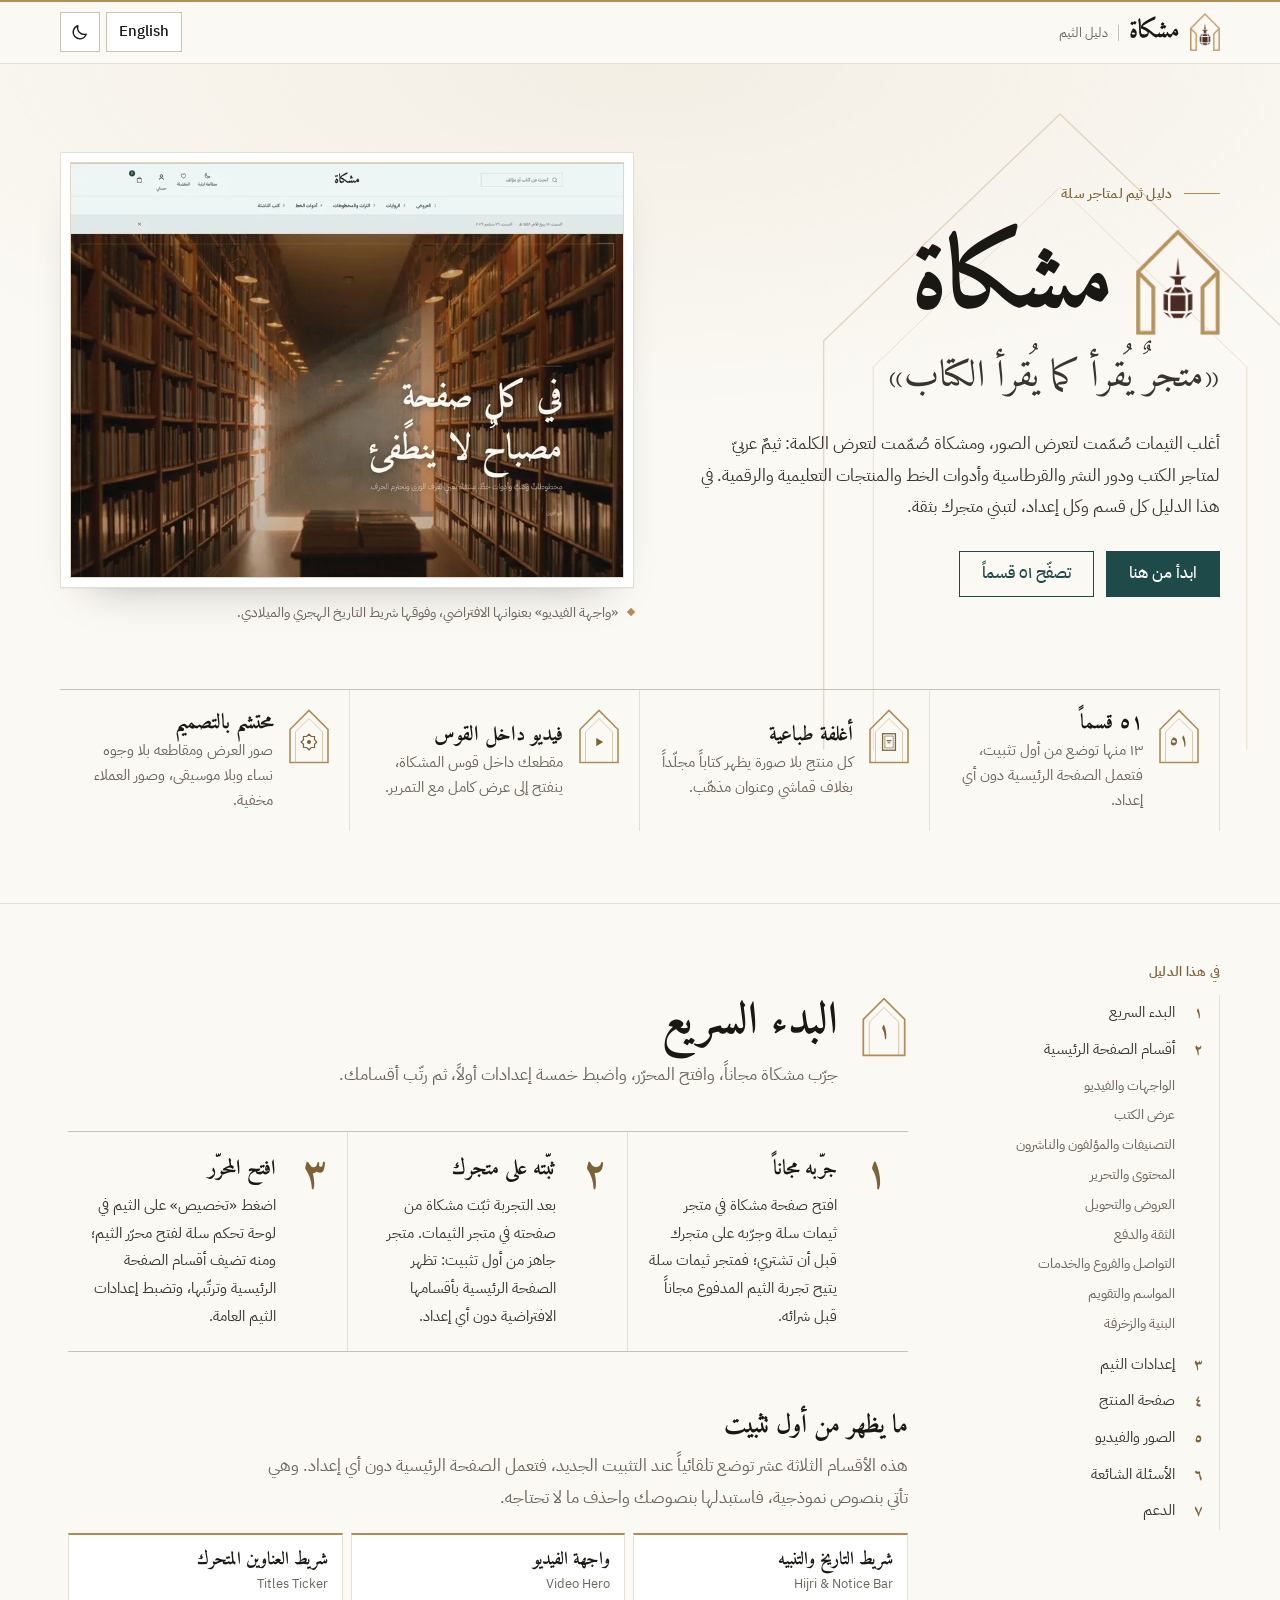
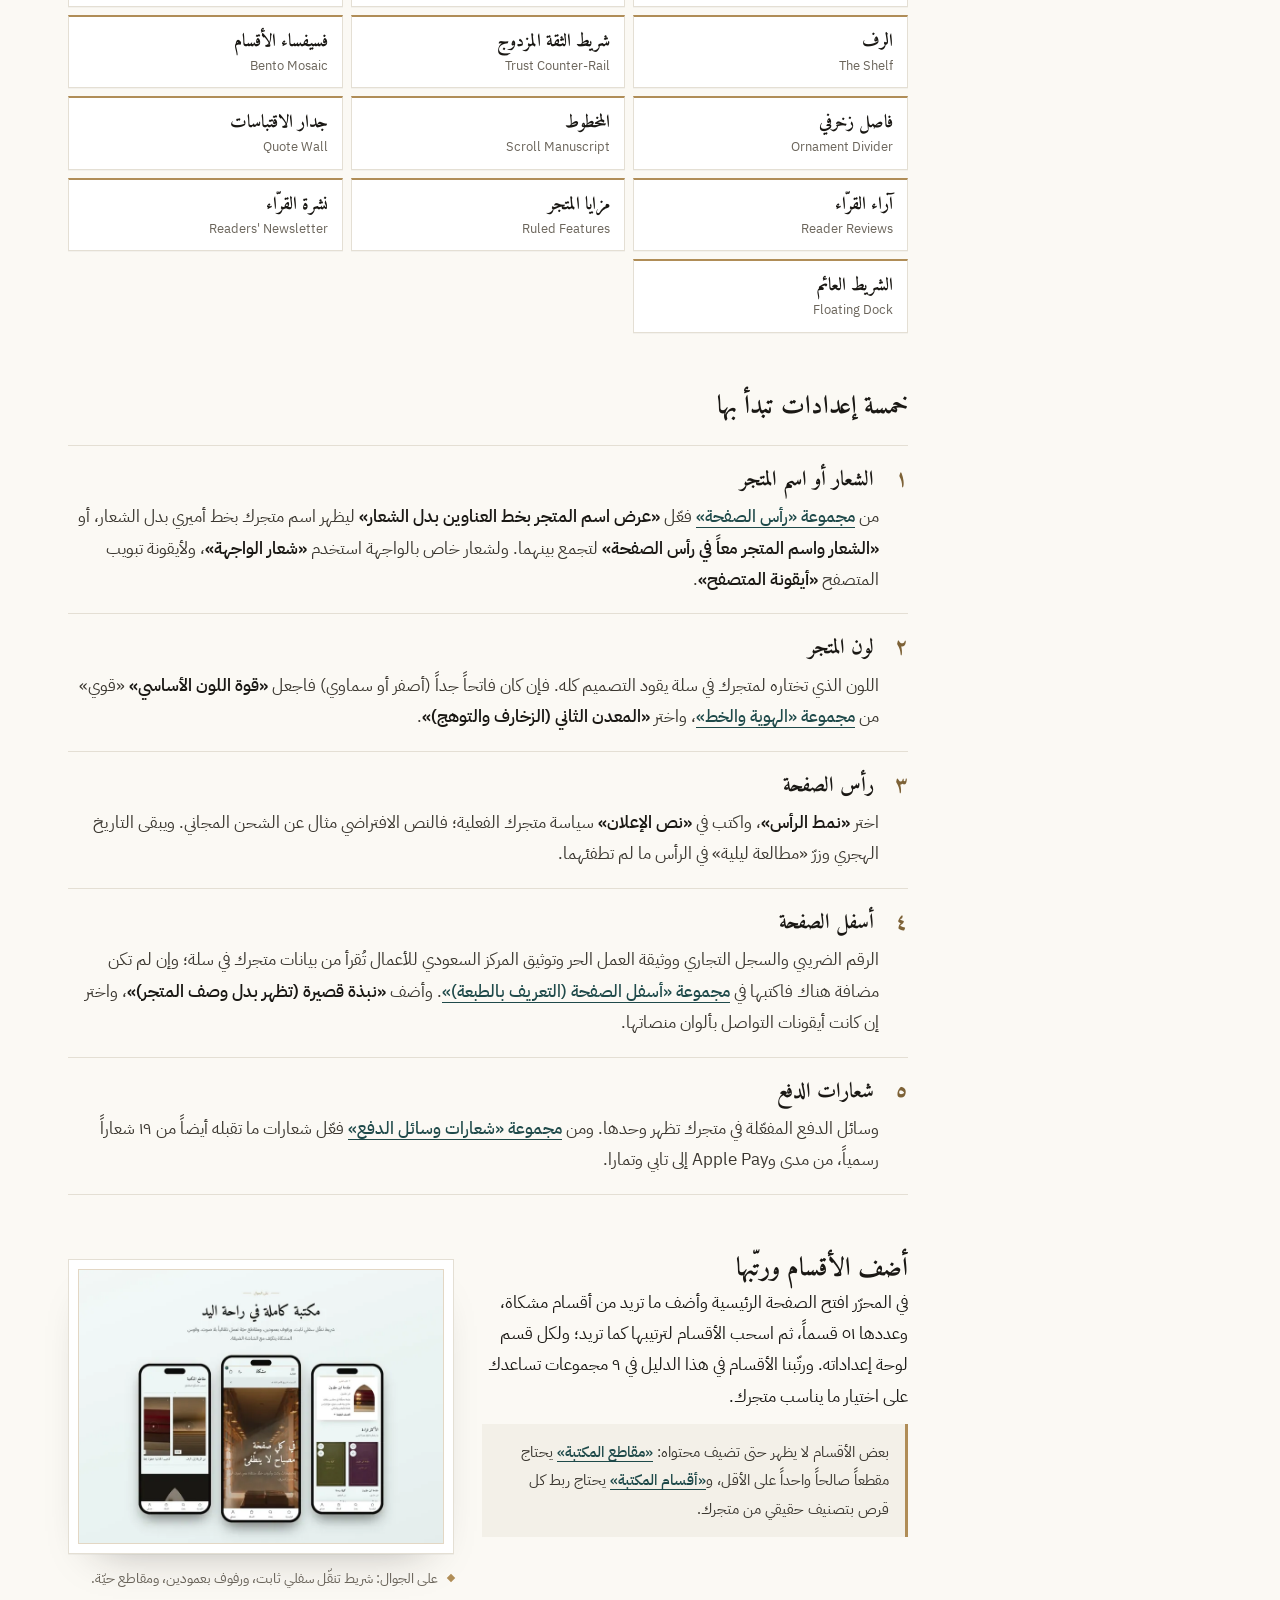
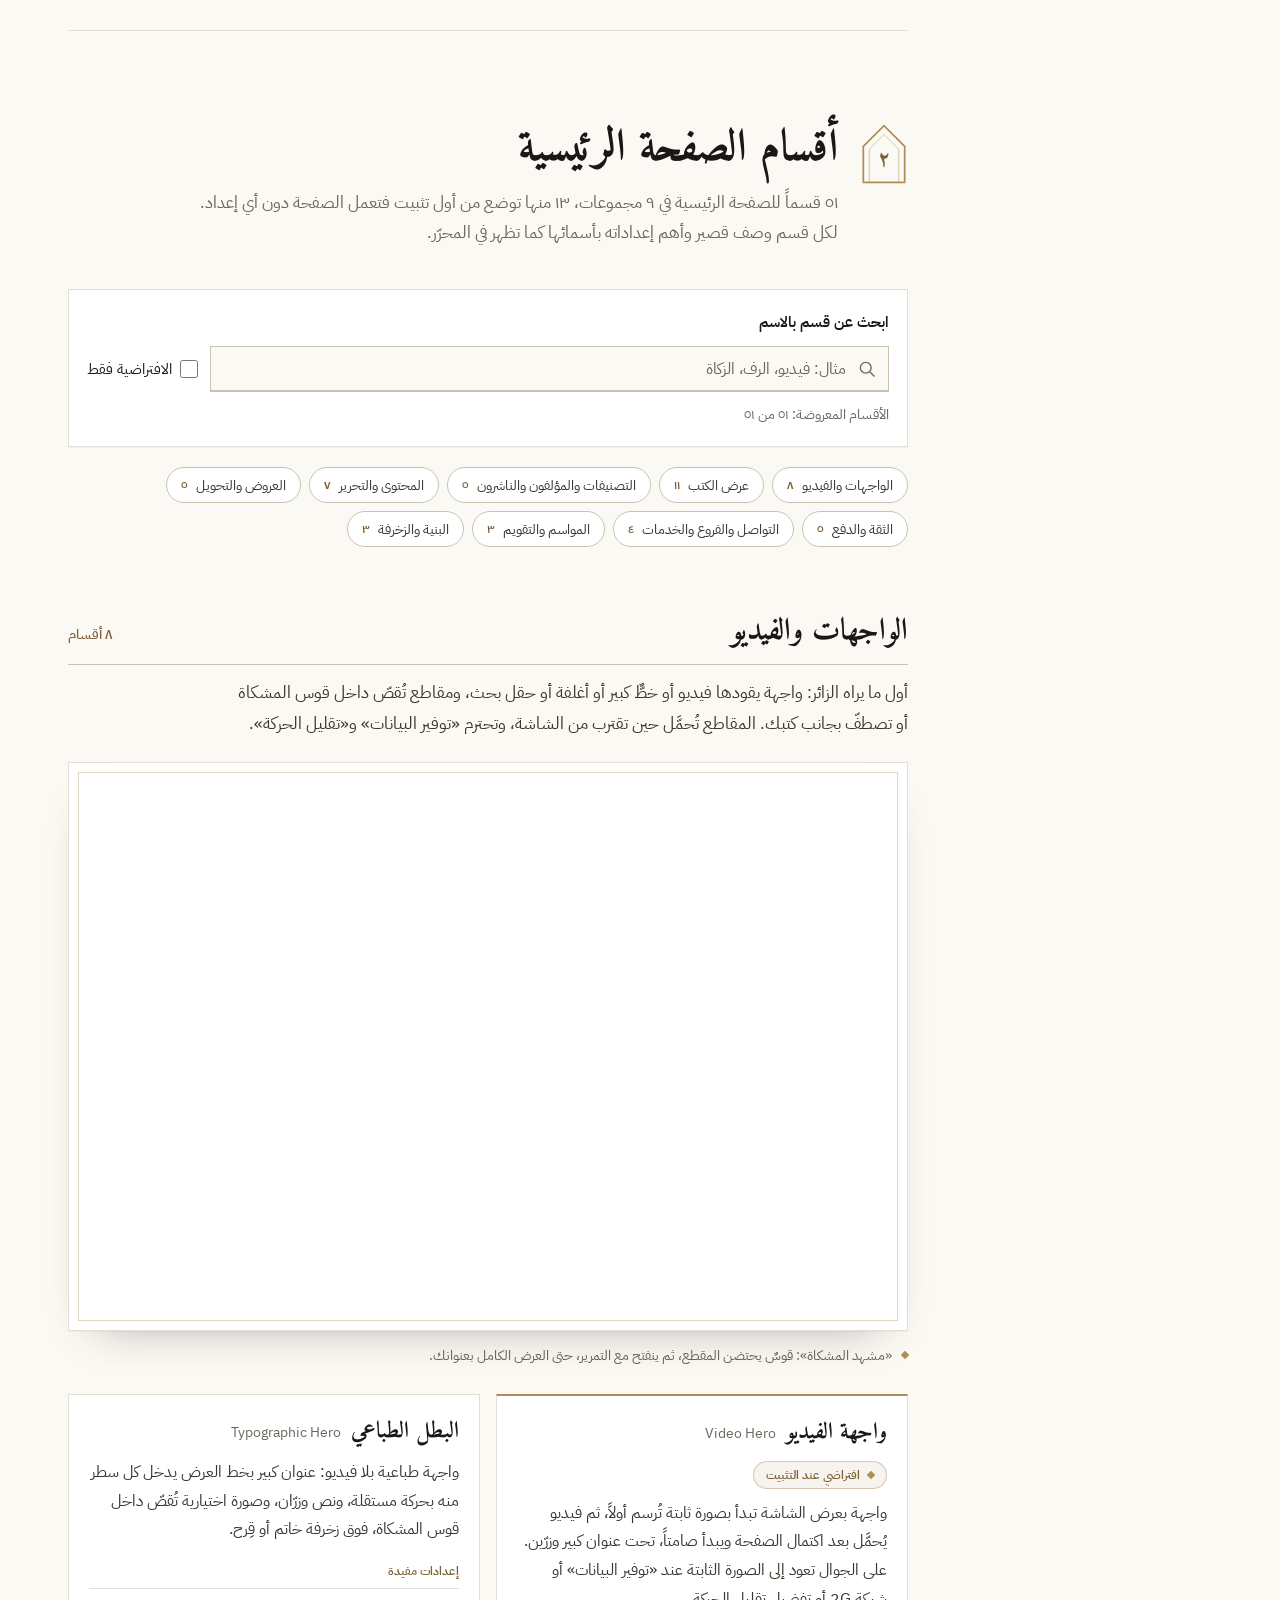
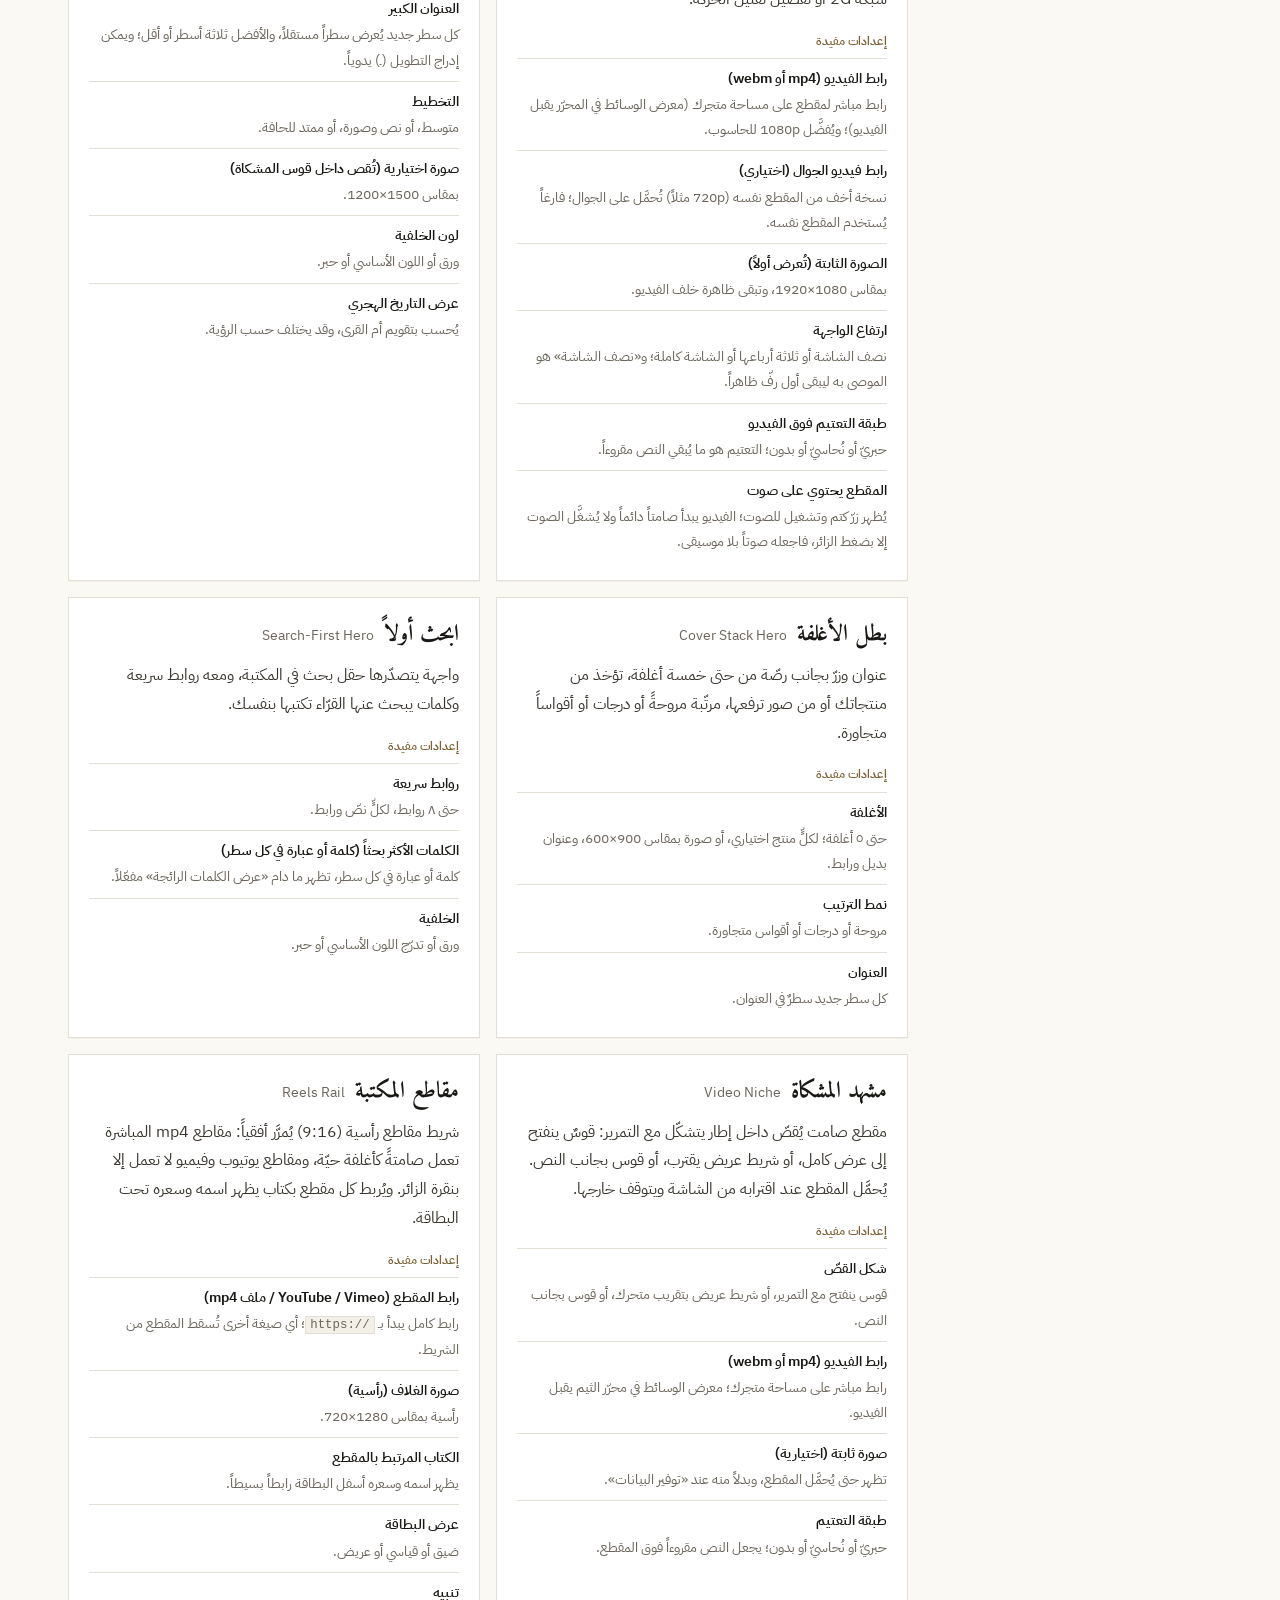
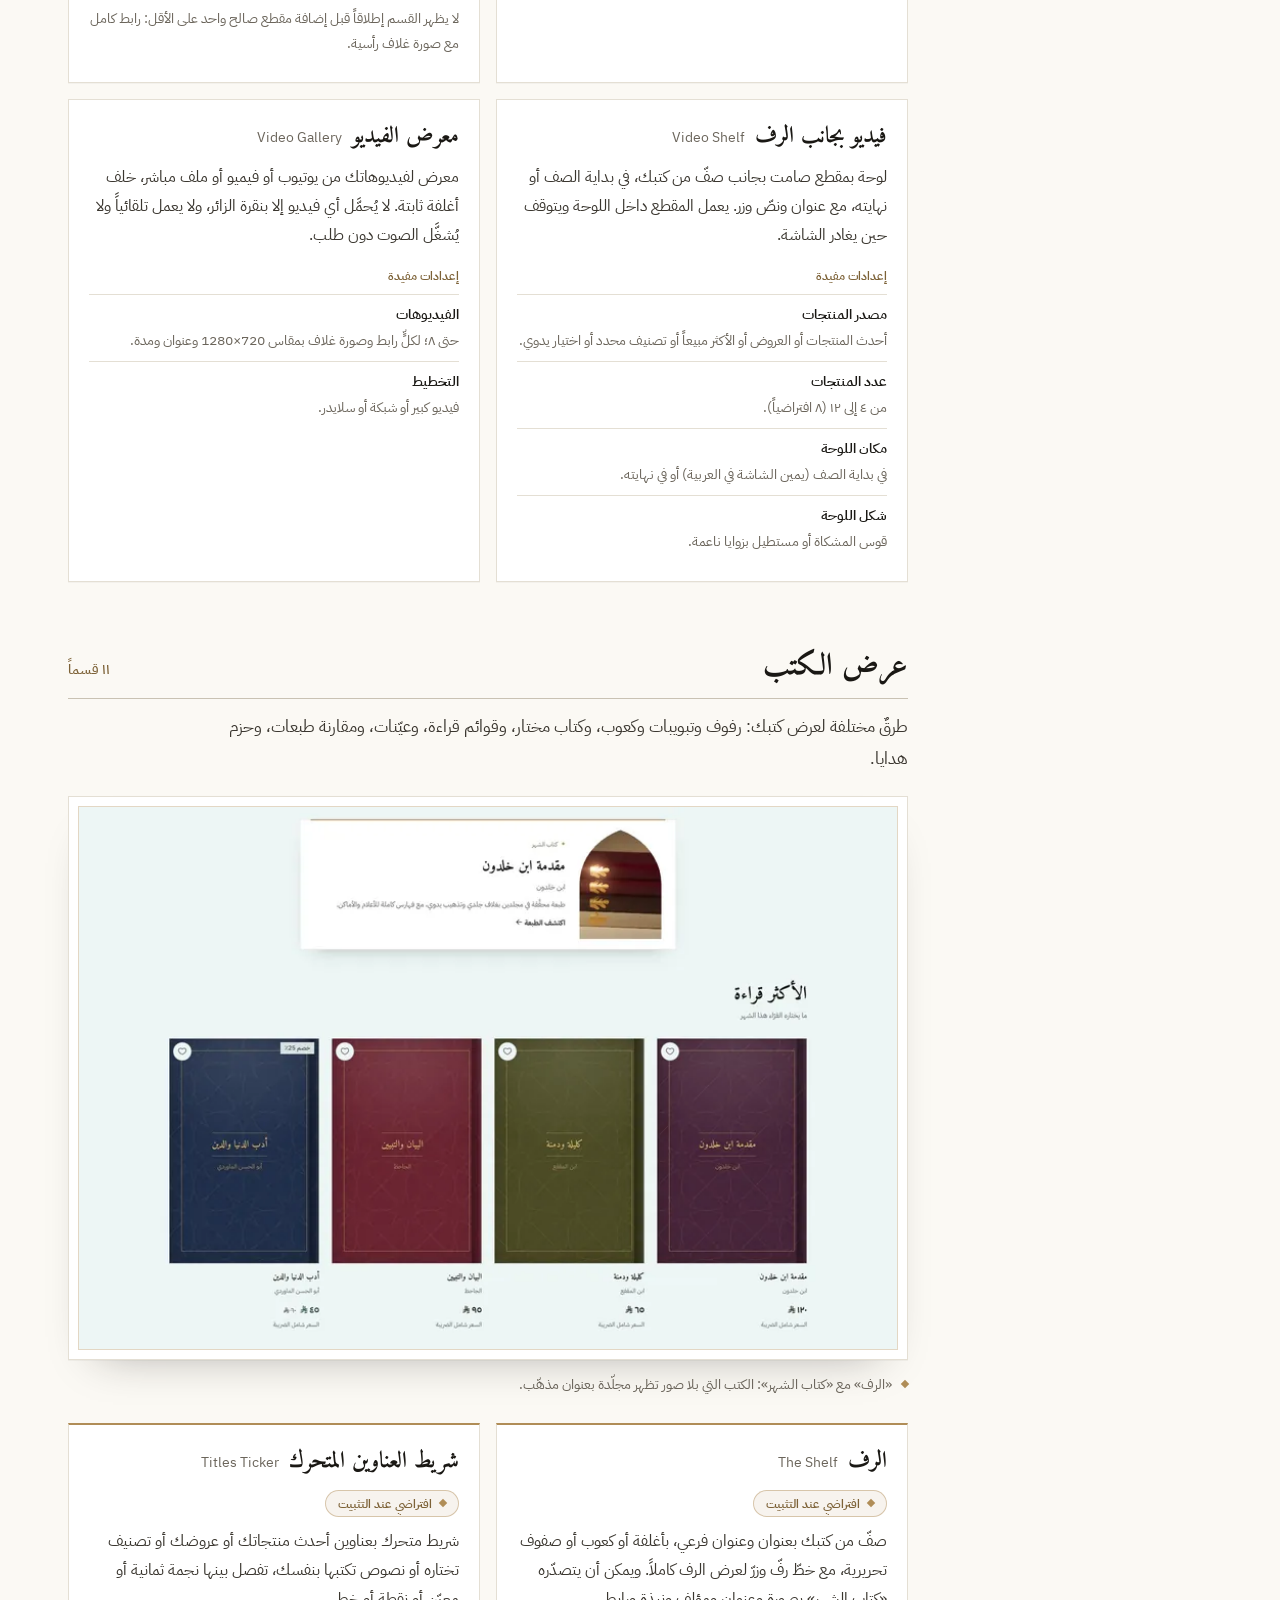
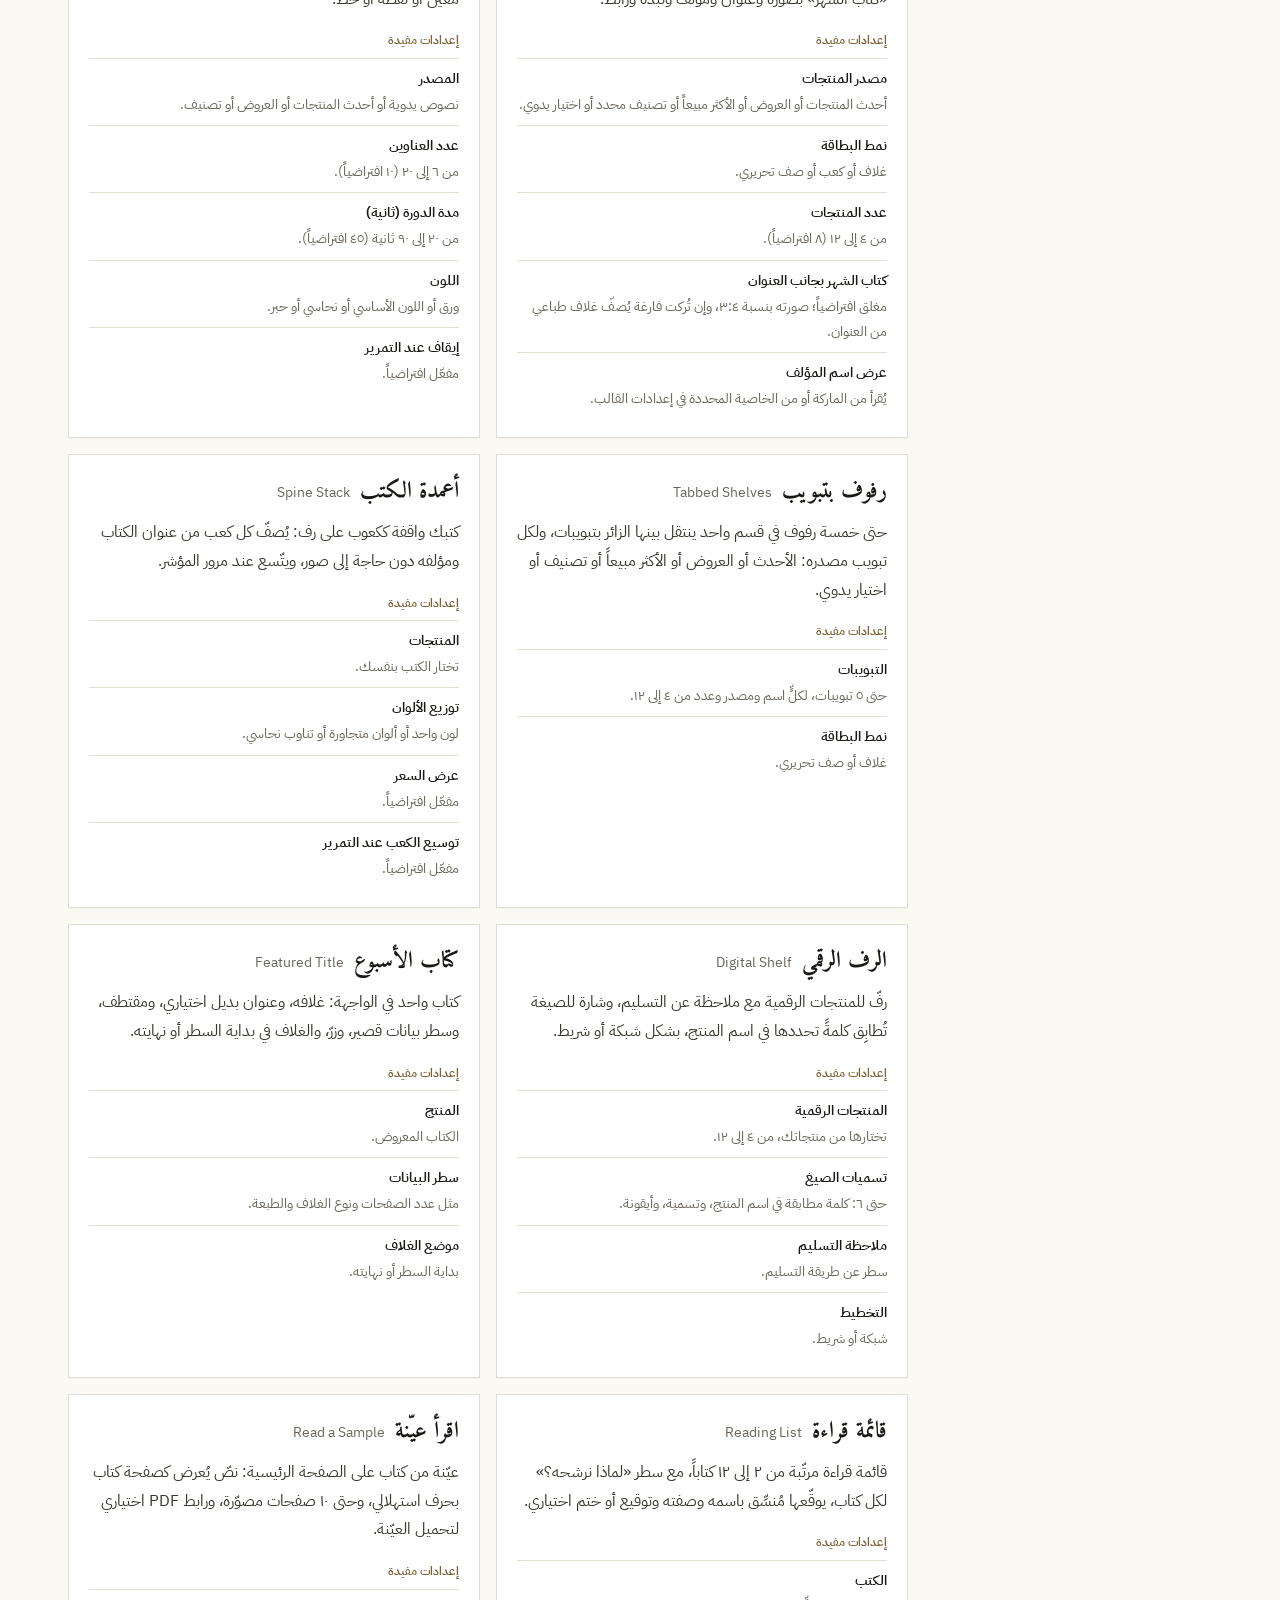
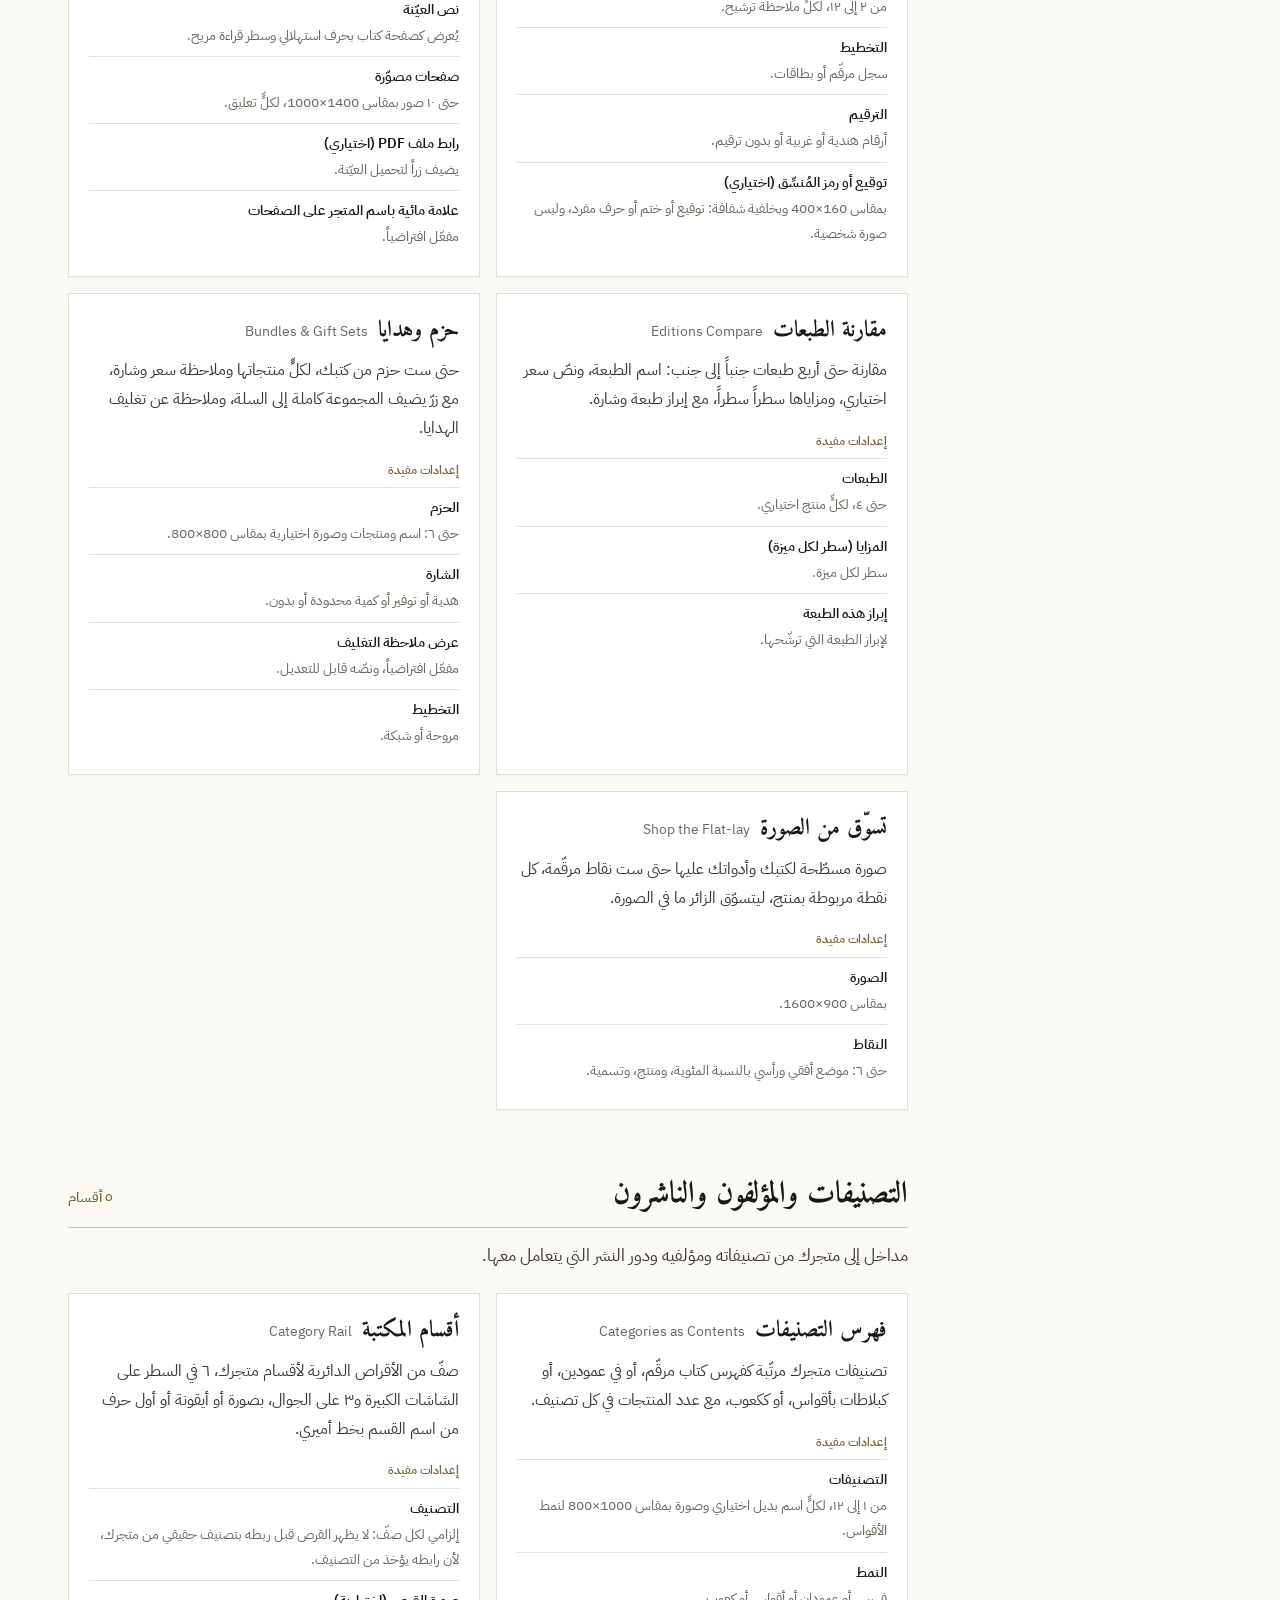
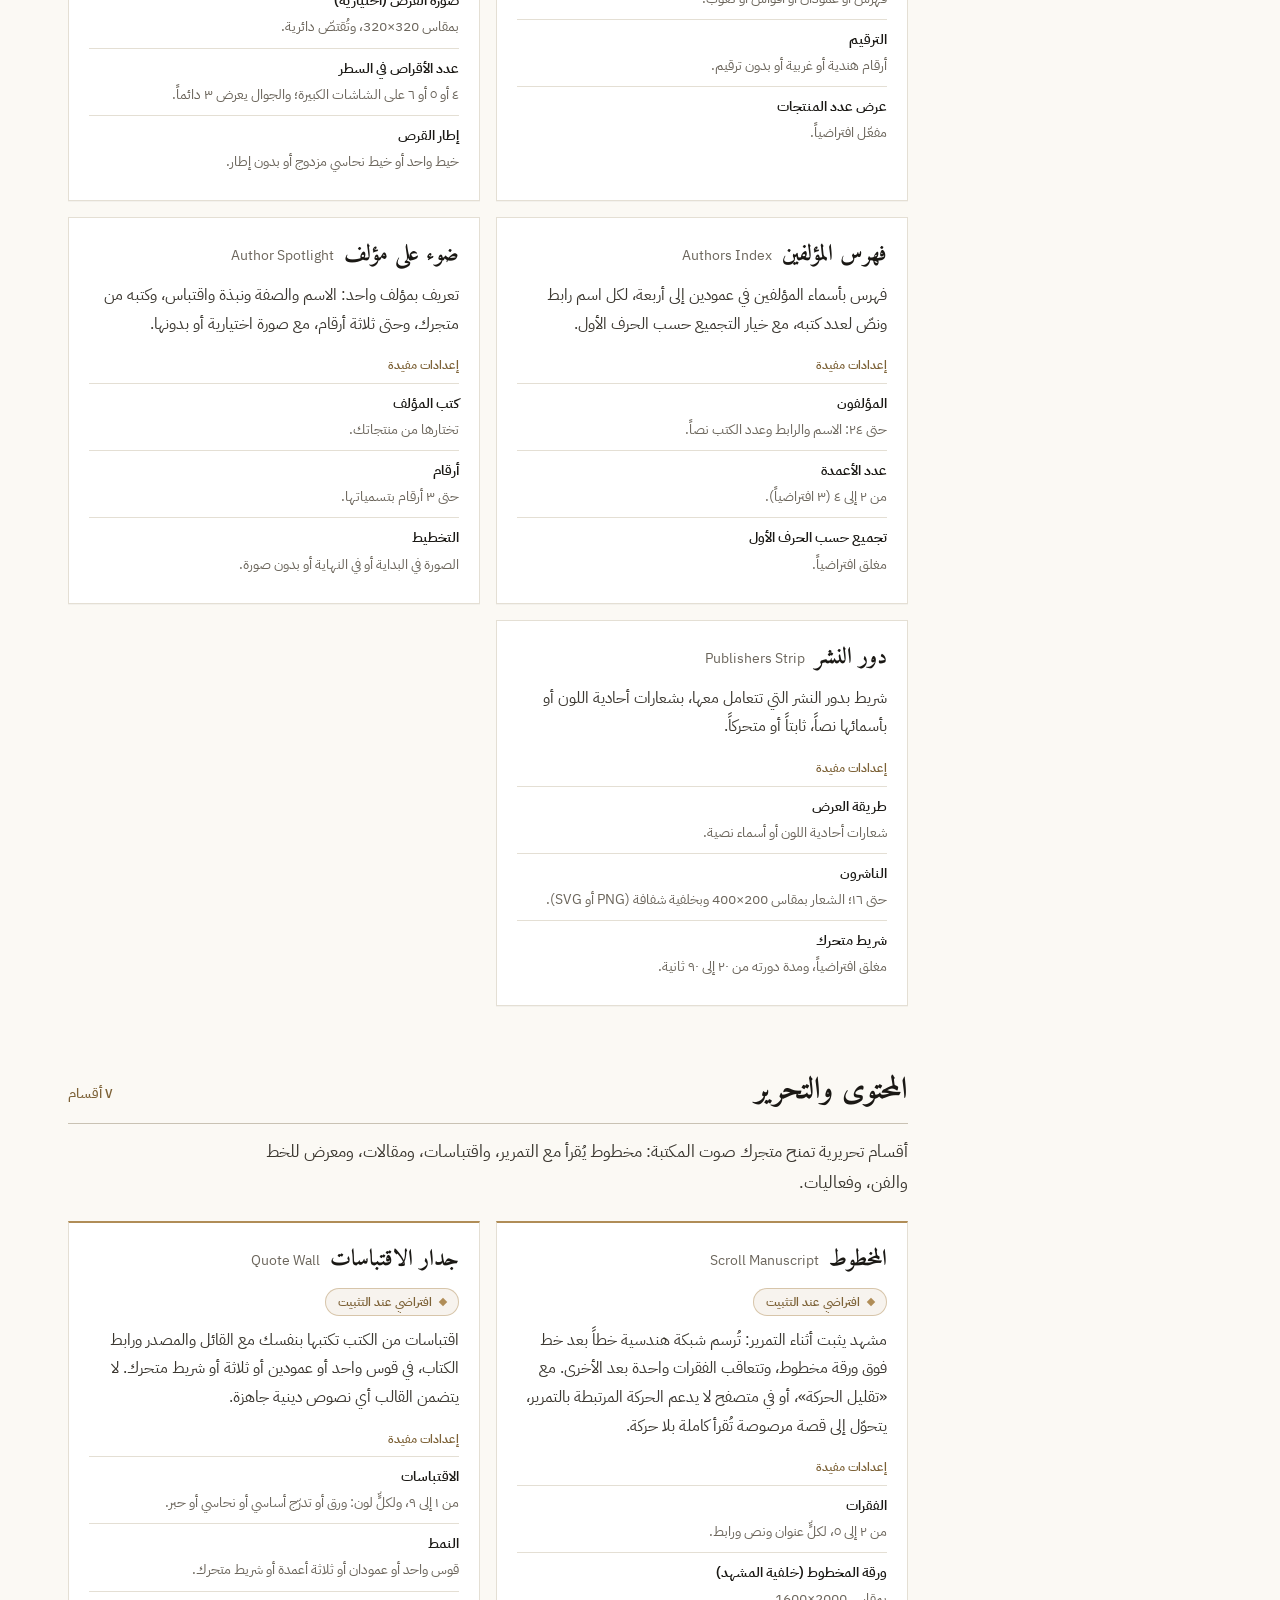
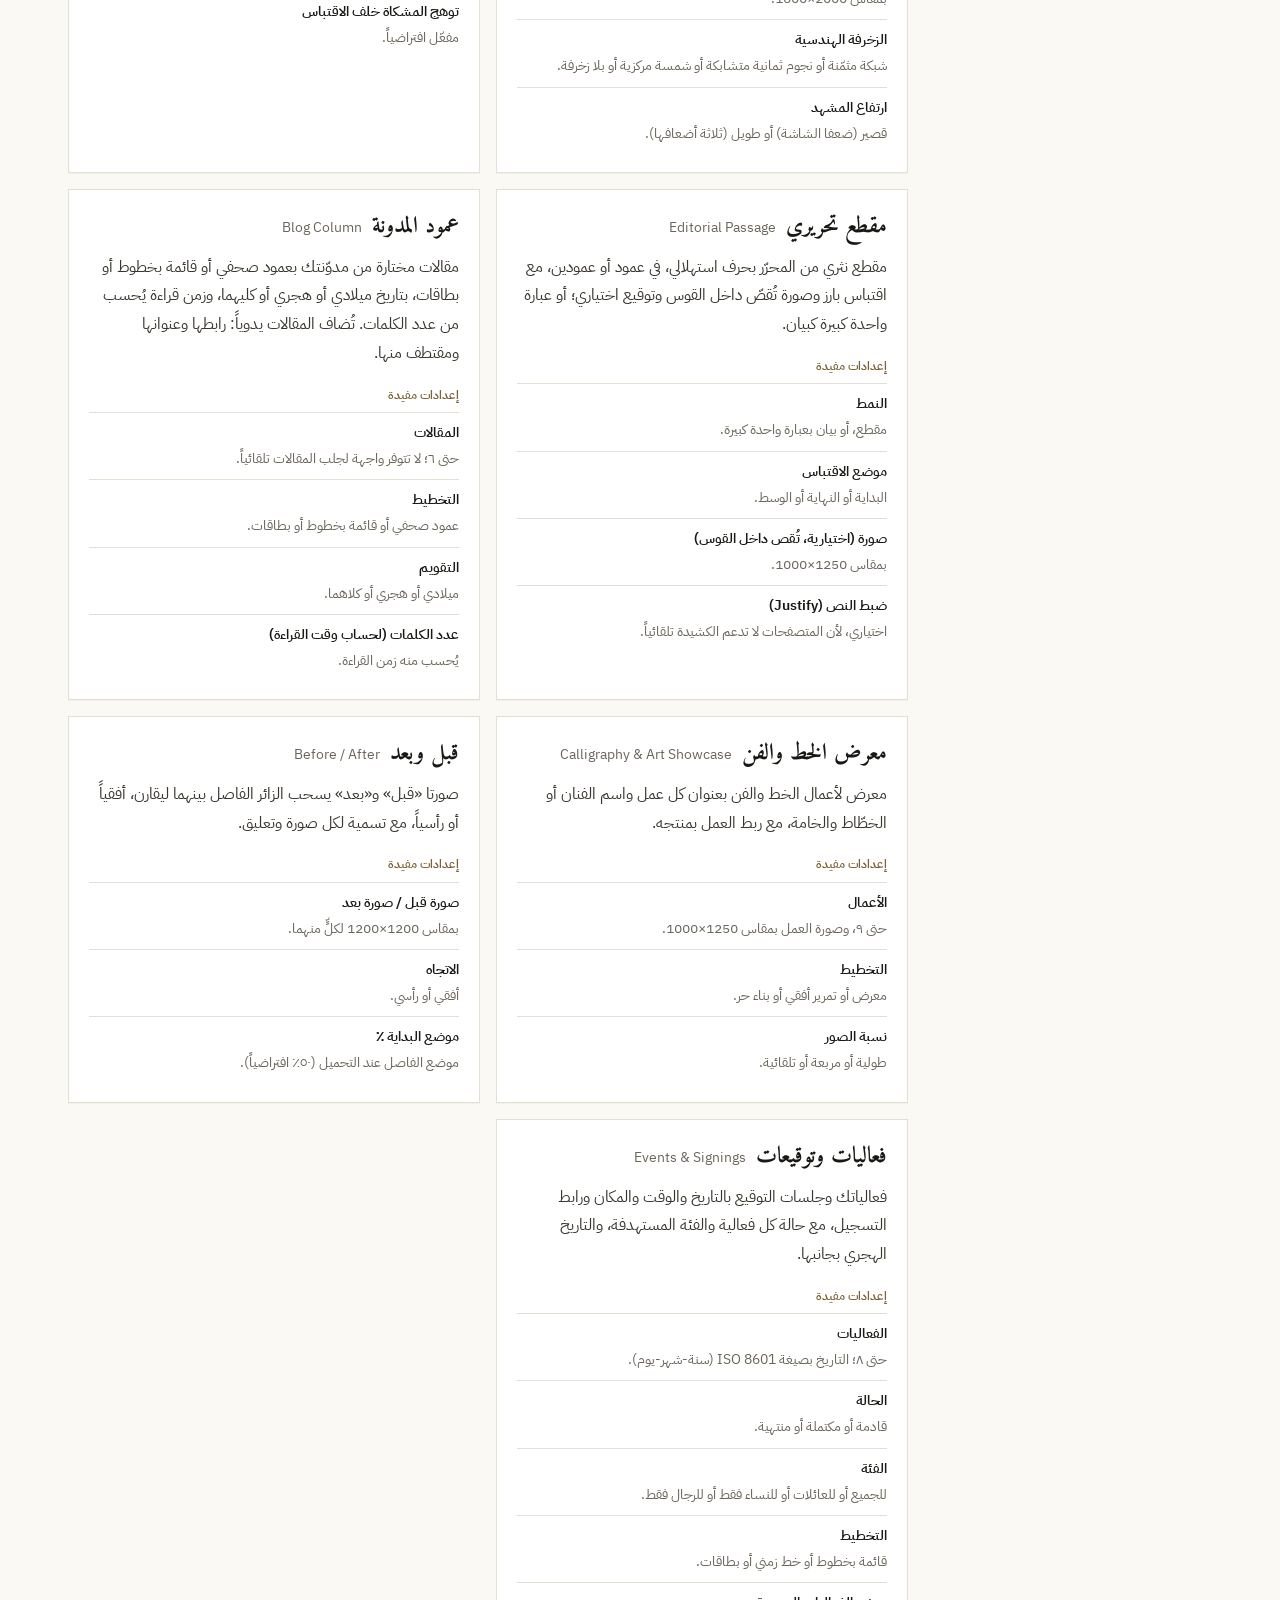
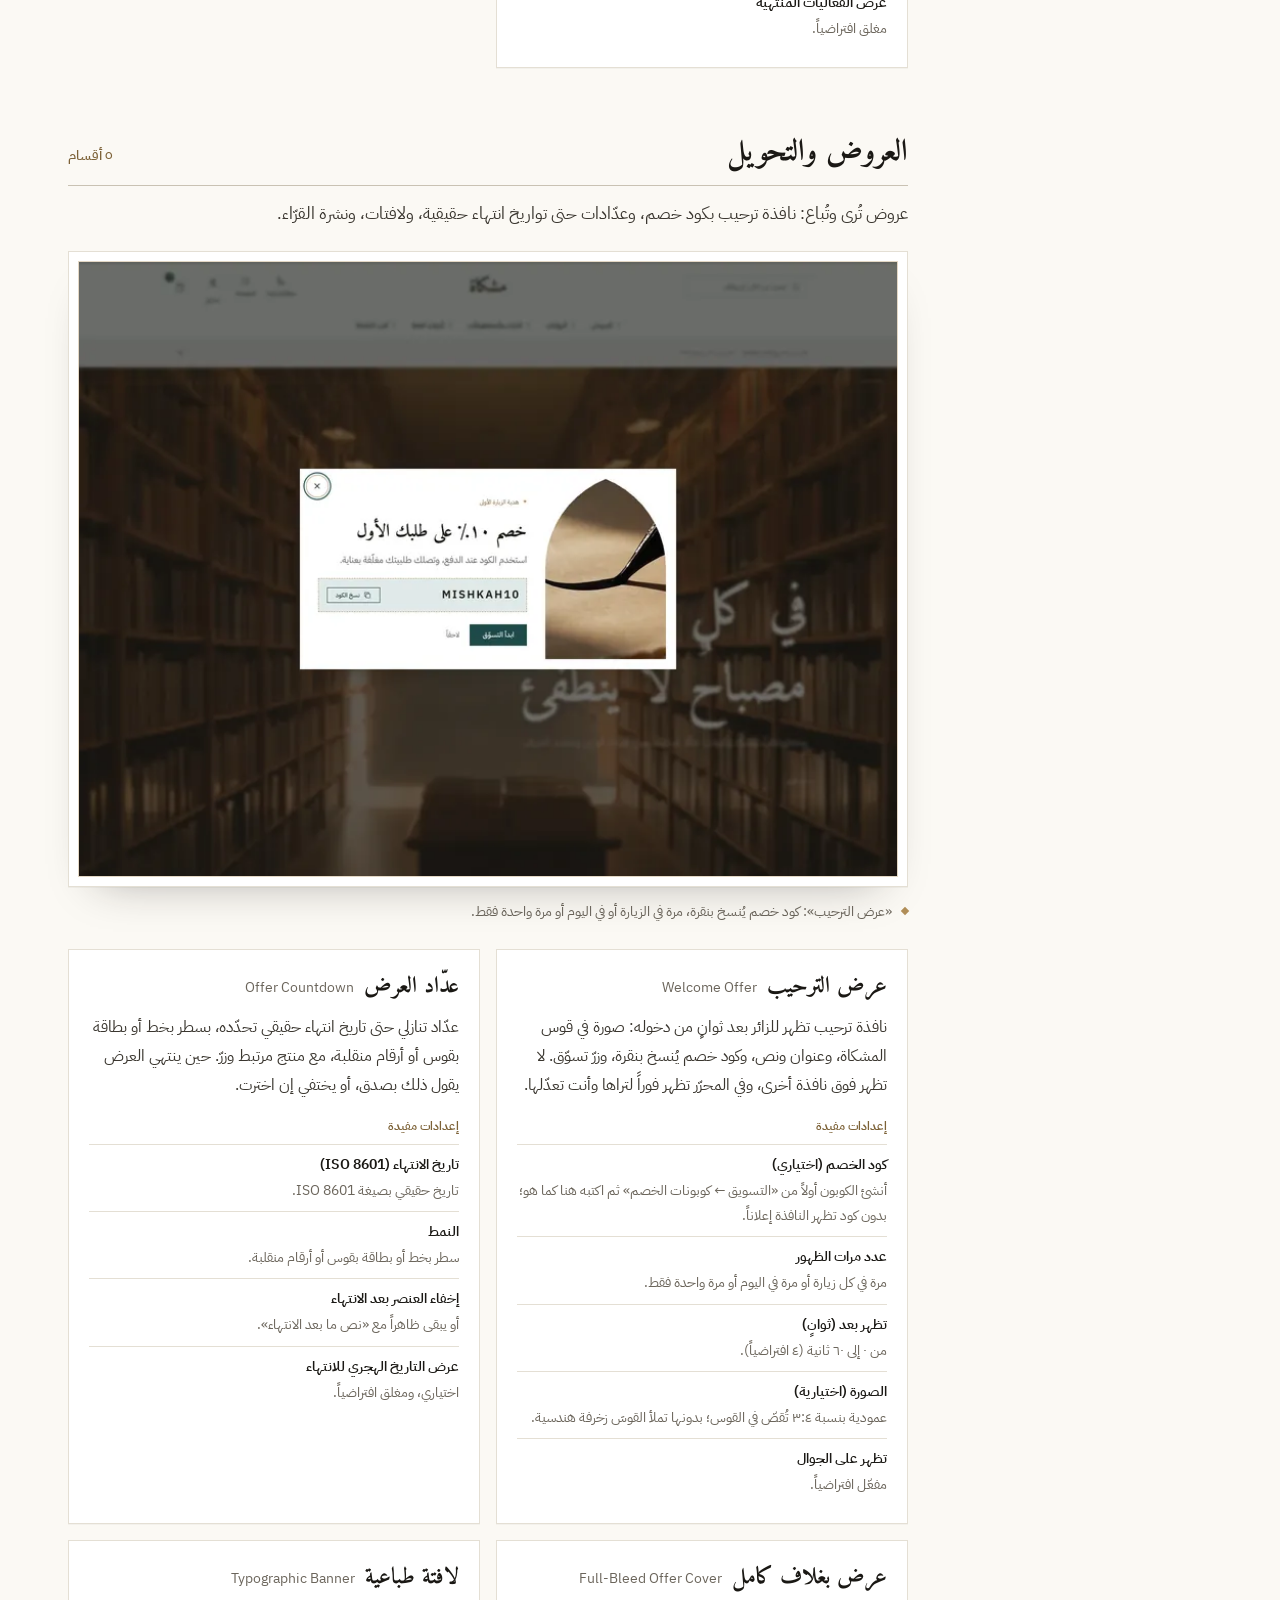
==== index.html @ a6b1fab2 "Mishkah theme guide in Arabic and English" ====
<!doctype html>
<html lang="ar" dir="rtl" class="no-js">
<head>
<meta charset="utf-8">
<meta name="viewport" content="width=device-width, initial-scale=1">
<title>مشكاة — دليل ثيم متاجر الكتب على سلة</title>
<meta name="description" content="دليل ثيم مشكاة لمتاجر سلة: ٥١ قسماً للصفحة الرئيسية، وإعدادات الثيم، وصفحة الكتاب، وإرشادات الصور والفيديو، والأسئلة الشائعة.">
<meta name="color-scheme" content="light dark">
<meta name="theme-color" content="#FBF9F4" media="(prefers-color-scheme: light)">
<meta name="theme-color" content="#141210" media="(prefers-color-scheme: dark)">
<link rel="canonical" href="https://payloadsurgeon.github.io/mishkah/">
<link rel="alternate" hreflang="ar" href="https://payloadsurgeon.github.io/mishkah/">
<link rel="alternate" hreflang="en" href="https://payloadsurgeon.github.io/mishkah/en/">
<link rel="alternate" hreflang="x-default" href="https://payloadsurgeon.github.io/mishkah/">
<meta property="og:type" content="website">
<meta property="og:site_name" content="مشكاة">
<meta property="og:title" content="مشكاة — دليل ثيم متاجر الكتب على سلة">
<meta property="og:description" content="دليل ثيم مشكاة لمتاجر سلة: ٥١ قسماً للصفحة الرئيسية، وإعدادات الثيم، وصفحة الكتاب، وإرشادات الصور والفيديو، والأسئلة الشائعة.">
<meta property="og:url" content="https://payloadsurgeon.github.io/mishkah/">
<meta property="og:locale" content="ar_SA">
<meta property="og:locale:alternate" content="en_US">
<meta property="og:image" content="https://payloadsurgeon.github.io/mishkah/assets/img/storefront-hero-1200.jpg">
<meta property="og:image:type" content="image/jpeg">
<meta property="og:image:width" content="1200">
<meta property="og:image:height" content="900">
<meta property="og:image:alt" content="واجهة متجر بثيم مشكاة: رأس صفحة وواجهة فيديو لممرّ مكتبة تحت عنوان كبير بخط أميري">
<meta name="twitter:card" content="summary_large_image">
<meta name="twitter:title" content="مشكاة — دليل ثيم متاجر الكتب على سلة">
<meta name="twitter:description" content="دليل ثيم مشكاة لمتاجر سلة: ٥١ قسماً للصفحة الرئيسية، وإعدادات الثيم، وصفحة الكتاب، وإرشادات الصور والفيديو، والأسئلة الشائعة.">
<meta name="twitter:image" content="https://payloadsurgeon.github.io/mishkah/assets/img/storefront-hero-1200.jpg">
<meta name="twitter:image:alt" content="واجهة متجر بثيم مشكاة: رأس صفحة وواجهة فيديو لممرّ مكتبة تحت عنوان كبير بخط أميري">
<link rel="icon" type="image/png" sizes="32x32" href="assets/img/favicon-32.png">
<link rel="icon" type="image/png" sizes="192x192" href="assets/img/favicon-192.png">
<link rel="apple-touch-icon" href="assets/img/apple-touch-icon.png">
<link rel="preconnect" href="https://fonts.googleapis.com">
<link rel="preconnect" href="https://fonts.gstatic.com" crossorigin>
<link rel="stylesheet" href="https://fonts.googleapis.com/css2?family=Amiri:wght@400;700&amp;family=IBM+Plex+Sans+Arabic:wght@300;400;500;600&amp;display=swap">
<link rel="stylesheet" href="assets/css/site.css">
<script>(function(){var d=document.documentElement;d.className=d.className.replace('no-js','js');try{var t=localStorage.getItem('mishkah-guide-theme');if(t==='dark'||t==='light'){d.setAttribute('data-theme',t);}}catch(e){}})();</script>
<script src="assets/js/site.js" defer></script>
</head>
<body>
<a class="skip-link" href="#main">تخطَّ إلى المحتوى</a>
<header class="topbar">
  <div class="topbar__inner">
    <a class="brand" href="#top">
      <span class="brand__mark" aria-hidden="true"><img class="only-light" src="assets/img/mark-day-96.png" width="30" height="38" alt=""><img class="only-dark" src="assets/img/mark-night-96.png" width="30" height="38" alt=""></span>
      <span class="brand__text"><span class="brand__name">مشكاة</span><span class="brand__sub">دليل الثيم</span></span>
    </a>
    <div class="topbar__actions">
      <button class="icon-btn toc-toggle" type="button" aria-controls="toc" aria-expanded="false"><svg class="i" viewBox="0 0 24 24" aria-hidden="true" focusable="false"><path d="M4 7h16M4 12h16M4 17h10" stroke="currentColor" stroke-width="1.6" fill="none"/></svg><span class="toc-toggle__label">المحتويات</span></button>
      <a class="lang-switch" href="en/" hreflang="en" lang="en"><span class="lang-switch__full">English</span><span class="lang-switch__short" aria-hidden="true">EN</span></a>
      <button class="icon-btn theme-toggle" type="button" aria-pressed="false" aria-label="الوضع الليلي"><svg class="i i-moon" viewBox="0 0 24 24" aria-hidden="true" focusable="false"><path d="M19.5 14.5A8 8 0 0 1 9.5 4.5a8 8 0 1 0 10 10z" fill="none" stroke="currentColor" stroke-width="1.6" stroke-linejoin="round"/></svg><svg class="i i-sun" viewBox="0 0 24 24" aria-hidden="true" focusable="false"><circle cx="12" cy="12" r="4.2" fill="none" stroke="currentColor" stroke-width="1.6"/><path d="M12 2.5v2.5M12 19v2.5M2.5 12H5M19 12h2.5M5.3 5.3l1.8 1.8M16.9 16.9l1.8 1.8M5.3 18.7l1.8-1.8M16.9 7.1l1.8-1.8" stroke="currentColor" stroke-width="1.6"/></svg></button>
    </div>
  </div>
</header>
<main id="main" tabindex="-1">
<section class="hero" id="top" aria-labelledby="hero-title">
  <svg class="hero__arch" viewBox="0 0 440 560" aria-hidden="true" focusable="false"><path d="M20 560V214L220 22l200 192v346" fill="none" stroke="currentColor" stroke-width="1.2"/><path d="M62 560V236L220 84l158 152v324" fill="none" stroke="currentColor" stroke-width=".7"/></svg>
  <div class="hero__inner">
    <div class="hero__text">
      <p class="kicker"><span>دليل ثيم لمتاجر سلة</span></p>
      <h1 id="hero-title" class="hero__title"><span class="hero__mark" aria-hidden="true"><img class="only-light" src="assets/img/mark-day-240.png" width="95" height="120" alt=""><img class="only-dark" src="assets/img/mark-night-240.png" width="95" height="120" alt=""></span><span class="hero__name">مشكاة</span></h1>
      <p class="hero__promise"><span class="promise-words">«<span class="w">متجرٌ</span> <span class="w">يُقرأ</span> <span class="w">كما</span> <span class="w">يُقرأ</span> <span class="w">الكتاب</span>»</span></p>
      
      <p class="hero__lede">أغلب الثيمات صُمّمت لتعرض الصور، ومشكاة صُمّمت لتعرض الكلمة: ثيمٌ عربيّ لمتاجر الكتب ودور النشر والقرطاسية وأدوات الخط والمنتجات التعليمية والرقمية. في هذا الدليل كل قسم وكل إعداد، لتبني متجرك بثقة.</p>
      <p class="hero__actions"><a class="btn btn--primary" href="#quick-start">ابدأ من هنا</a><a class="btn btn--ghost" href="#sections">تصفّح ٥١ قسماً</a></p>
    </div>
    <figure class="hero__figure">
      <div class="figure__frame"><picture><source type="image/webp" srcset="assets/img/storefront-hero-800.webp 800w, assets/img/storefront-hero-1400.webp 1400w" sizes="(min-width: 1000px) 620px, calc(100vw - 32px)"><img class="figure__img" src="assets/img/storefront-hero-1200.jpg" width="1200" height="900" alt="واجهة متجر بثيم مشكاة على الحاسوب: رأس صفحة باسم المتجر وقائمة مرقّمة، وتحته واجهة فيديو لممرّ مكتبة تحت عنوان «في كل صفحةٍ مصباحٌ لا ينطفئ»" fetchpriority="high" decoding="async"></picture></div>
      <figcaption>«واجهة الفيديو» بعنوانها الافتراضي، وفوقها شريط التاريخ الهجري والميلادي.</figcaption>
    </figure>
  </div>
  <ul class="facts"><li class="fact"><span class="emblem" aria-hidden="true"><svg class="arch" viewBox="0 0 44 56" aria-hidden="true" focusable="false"><path d="M3 54.5V21.5L22 2.5l19 19v33z" fill="none" stroke="currentColor" stroke-width="1.6" stroke-linejoin="miter"/><path d="M8.5 54.5V24L22 10.5 35.5 24v30.5" fill="none" stroke="currentColor" stroke-width=".8" opacity=".55"/></svg><span class="emblem__num">٥١</span></span><span class="fact__title">٥١ قسماً</span><span class="fact__text">١٣ منها توضع من أول تثبيت، فتعمل الصفحة الرئيسية دون أي إعداد.</span></li><li class="fact"><span class="emblem" aria-hidden="true"><svg class="arch" viewBox="0 0 44 56" aria-hidden="true" focusable="false"><path d="M3 54.5V21.5L22 2.5l19 19v33z" fill="none" stroke="currentColor" stroke-width="1.6" stroke-linejoin="miter"/><path d="M8.5 54.5V24L22 10.5 35.5 24v30.5" fill="none" stroke="currentColor" stroke-width=".8" opacity=".55"/></svg><svg class="glyph" viewBox="0 0 24 24" aria-hidden="true" focusable="false"><rect x="5" y="3" width="14" height="18" fill="none" stroke="currentColor" stroke-width="1.4"/><rect x="7.5" y="5.5" width="9" height="13" fill="none" stroke="currentColor" stroke-width=".7"/><path d="M9.5 10.5h5M10.5 12.8h3" stroke="currentColor" stroke-width="1.1"/></svg></span><span class="fact__title">أغلفة طباعية</span><span class="fact__text">كل منتج بلا صورة يظهر كتاباً مجلّداً بغلاف قماشي وعنوان مذهّب.</span></li><li class="fact"><span class="emblem" aria-hidden="true"><svg class="arch" viewBox="0 0 44 56" aria-hidden="true" focusable="false"><path d="M3 54.5V21.5L22 2.5l19 19v33z" fill="none" stroke="currentColor" stroke-width="1.6" stroke-linejoin="miter"/><path d="M8.5 54.5V24L22 10.5 35.5 24v30.5" fill="none" stroke="currentColor" stroke-width=".8" opacity=".55"/></svg><svg class="glyph" viewBox="0 0 24 24" aria-hidden="true" focusable="false"><path d="M9 7.5v9l7.5-4.5z" fill="currentColor"/></svg></span><span class="fact__title">فيديو داخل القوس</span><span class="fact__text">مقطعك داخل قوس المشكاة، ينفتح إلى عرض كامل مع التمرير.</span></li><li class="fact"><span class="emblem" aria-hidden="true"><svg class="arch" viewBox="0 0 44 56" aria-hidden="true" focusable="false"><path d="M3 54.5V21.5L22 2.5l19 19v33z" fill="none" stroke="currentColor" stroke-width="1.6" stroke-linejoin="miter"/><path d="M8.5 54.5V24L22 10.5 35.5 24v30.5" fill="none" stroke="currentColor" stroke-width=".8" opacity=".55"/></svg><svg class="glyph" viewBox="0 0 24 24" aria-hidden="true" focusable="false"><polygon points="12.00,3.50 14.49,5.99 18.01,5.99 18.01,9.51 20.50,12.00 18.01,14.49 18.01,18.01 14.49,18.01 12.00,20.50 9.51,18.01 5.99,18.01 5.99,14.49 3.50,12.00 5.99,9.51 5.99,5.99 9.51,5.99" fill="none" stroke="currentColor" stroke-width="1.3"/><circle cx="12" cy="12" r="2.2" fill="currentColor"/></svg></span><span class="fact__title">محتشم بالتصميم</span><span class="fact__text">صور العرض ومقاطعه بلا وجوه نساء وبلا موسيقى، وصور العملاء مخفية.</span></li></ul>
</section>
<div class="layout">
<nav id="toc" class="toc" aria-label="محتويات الدليل"><div class="toc__head"><p class="toc__title">في هذا الدليل</p><button class="icon-btn toc__close" type="button" aria-label="إغلاق المحتويات"><svg class="i" viewBox="0 0 24 24" aria-hidden="true" focusable="false"><path d="M6 6l12 12M18 6 6 18" stroke="currentColor" stroke-width="1.6"/></svg></button></div><ol class="toc__list"><li><a href="#quick-start"><span class="toc__num" aria-hidden="true">١</span>البدء السريع</a></li><li><a href="#sections"><span class="toc__num" aria-hidden="true">٢</span>أقسام الصفحة الرئيسية</a><ol class="toc__sub"><li><a href="#g-heroes">الواجهات والفيديو</a></li><li><a href="#g-books">عرض الكتب</a></li><li><a href="#g-browse">التصنيفات والمؤلفون والناشرون</a></li><li><a href="#g-editorial">المحتوى والتحرير</a></li><li><a href="#g-offers">العروض والتحويل</a></li><li><a href="#g-trust">الثقة والدفع</a></li><li><a href="#g-contact">التواصل والفروع والخدمات</a></li><li><a href="#g-seasons">المواسم والتقويم</a></li><li><a href="#g-structure">البنية والزخرفة</a></li></ol></li><li><a href="#settings"><span class="toc__num" aria-hidden="true">٣</span>إعدادات الثيم</a></li><li><a href="#product"><span class="toc__num" aria-hidden="true">٤</span>صفحة المنتج</a></li><li><a href="#media"><span class="toc__num" aria-hidden="true">٥</span>الصور والفيديو</a></li><li><a href="#faq"><span class="toc__num" aria-hidden="true">٦</span>الأسئلة الشائعة</a></li><li><a href="#support"><span class="toc__num" aria-hidden="true">٧</span>الدعم</a></li></ol></nav>
<div class="content">
<section class="chapter chapter--quick-start" id="quick-start" aria-labelledby="quick-start-title"><header class="chapter__head"><span class="chapter__num" aria-hidden="true"><svg class="arch" viewBox="0 0 44 56" aria-hidden="true" focusable="false"><path d="M3 54.5V21.5L22 2.5l19 19v33z" fill="none" stroke="currentColor" stroke-width="1.6" stroke-linejoin="miter"/><path d="M8.5 54.5V24L22 10.5 35.5 24v30.5" fill="none" stroke="currentColor" stroke-width=".8" opacity=".55"/></svg><span>١</span></span><div class="chapter__titles"><h2 id="quick-start-title">البدء السريع</h2><p class="chapter__lede">جرّب مشكاة مجاناً، وافتح المحرّر، واضبط خمسة إعدادات أولاً، ثم رتّب أقسامك.</p></div></header><ol class="steps"><li class="step"><span class="step__num" aria-hidden="true">١</span><div class="step__body"><h3>جرّبه مجاناً</h3><p>افتح صفحة مشكاة في متجر ثيمات سلة وجرّبه على متجرك قبل أن تشتري؛ فمتجر ثيمات سلة يتيح تجربة الثيم المدفوع مجاناً قبل شرائه.</p></div></li><li class="step"><span class="step__num" aria-hidden="true">٢</span><div class="step__body"><h3>ثبّته على متجرك</h3><p>بعد التجربة ثبّت مشكاة من صفحته في متجر الثيمات. متجر جاهز من أول تثبيت: تظهر الصفحة الرئيسية بأقسامها الافتراضية دون أي إعداد.</p></div></li><li class="step"><span class="step__num" aria-hidden="true">٣</span><div class="step__body"><h3>افتح المحرّر</h3><p>اضغط «تخصيص» على الثيم في لوحة تحكم سلة لفتح محرّر الثيم؛ ومنه تضيف أقسام الصفحة الرئيسية وترتّبها، وتضبط إعدادات الثيم العامة.</p></div></li></ol>
<div class="block">
  <h3>ما يظهر من أول تثبيت</h3>
  <p class="block__lede">هذه الأقسام الثلاثة عشر توضع تلقائياً عند التثبيت الجديد، فتعمل الصفحة الرئيسية دون أي إعداد. وهي تأتي بنصوص نموذجية، فاستبدلها بنصوصك واحذف ما لا تحتاجه.</p>
  <ul class="default-list"><li><a href="#s-hijri-notice-bar"><span class="dl__name">شريط التاريخ والتنبيه</span><span class="dl__alt" lang="en" dir="ltr">Hijri &amp; Notice Bar</span></a></li><li><a href="#s-video-hero"><span class="dl__name">واجهة الفيديو</span><span class="dl__alt" lang="en" dir="ltr">Video Hero</span></a></li><li><a href="#s-titles-ticker"><span class="dl__name">شريط العناوين المتحرك</span><span class="dl__alt" lang="en" dir="ltr">Titles Ticker</span></a></li><li><a href="#s-shelf"><span class="dl__name">الرف</span><span class="dl__alt" lang="en" dir="ltr">The Shelf</span></a></li><li><a href="#s-trust-counter-rail"><span class="dl__name">شريط الثقة المزدوج</span><span class="dl__alt" lang="en" dir="ltr">Trust Counter-Rail</span></a></li><li><a href="#s-bento-mosaic"><span class="dl__name">فسيفساء الأقسام</span><span class="dl__alt" lang="en" dir="ltr">Bento Mosaic</span></a></li><li><a href="#s-ornament-divider"><span class="dl__name">فاصل زخرفي</span><span class="dl__alt" lang="en" dir="ltr">Ornament Divider</span></a></li><li><a href="#s-scroll-manuscript"><span class="dl__name">المخطوط</span><span class="dl__alt" lang="en" dir="ltr">Scroll Manuscript</span></a></li><li><a href="#s-quote-wall"><span class="dl__name">جدار الاقتباسات</span><span class="dl__alt" lang="en" dir="ltr">Quote Wall</span></a></li><li><a href="#s-reader-reviews"><span class="dl__name">آراء القرّاء</span><span class="dl__alt" lang="en" dir="ltr">Reader Reviews</span></a></li><li><a href="#s-features-ruled"><span class="dl__name">مزايا المتجر</span><span class="dl__alt" lang="en" dir="ltr">Ruled Features</span></a></li><li><a href="#s-newsletter"><span class="dl__name">نشرة القرّاء</span><span class="dl__alt" lang="en" dir="ltr">Readers&#x27; Newsletter</span></a></li><li><a href="#s-floating-dock"><span class="dl__name">الشريط العائم</span><span class="dl__alt" lang="en" dir="ltr">Floating Dock</span></a></li></ul>
</div>
<div class="block">
  <h3>خمسة إعدادات تبدأ بها</h3>
  <ol class="firsts"><li class="first"><h4><span class="first__num" aria-hidden="true">١</span>الشعار أو اسم المتجر</h4><p>من <a class="xref" href="#set-header">مجموعة «رأس الصفحة»</a> فعّل <span class="lbl">«عرض اسم المتجر بخط العناوين بدل الشعار»</span> ليظهر اسم متجرك بخط أميري بدل الشعار، أو <span class="lbl">«الشعار واسم المتجر معاً في رأس الصفحة»</span> لتجمع بينهما. ولشعار خاص بالواجهة استخدم <span class="lbl">«شعار الواجهة»</span>، ولأيقونة تبويب المتصفح <span class="lbl">«أيقونة المتصفح»</span>.</p></li><li class="first"><h4><span class="first__num" aria-hidden="true">٢</span>لون المتجر</h4><p>اللون الذي تختاره لمتجرك في سلة يقود التصميم كله. فإن كان فاتحاً جداً (أصفر أو سماوي) فاجعل <span class="lbl">«قوة اللون الأساسي»</span> «قوي» من <a class="xref" href="#set-identity">مجموعة «الهوية والخط»</a>، واختر <span class="lbl">«المعدن الثاني (الزخارف والتوهج)»</span>.</p></li><li class="first"><h4><span class="first__num" aria-hidden="true">٣</span>رأس الصفحة</h4><p>اختر <span class="lbl">«نمط الرأس»</span>، واكتب في <span class="lbl">«نص الإعلان»</span> سياسة متجرك الفعلية؛ فالنص الافتراضي مثال عن الشحن المجاني. ويبقى التاريخ الهجري وزرّ «مطالعة ليلية» في الرأس ما لم تطفئهما.</p></li><li class="first"><h4><span class="first__num" aria-hidden="true">٤</span>أسفل الصفحة</h4><p>الرقم الضريبي والسجل التجاري ووثيقة العمل الحر وتوثيق المركز السعودي للأعمال تُقرأ من بيانات متجرك في سلة؛ وإن لم تكن مضافة هناك فاكتبها في <a class="xref" href="#set-footer">مجموعة «أسفل الصفحة (التعريف بالطبعة)»</a>. وأضف <span class="lbl">«نبذة قصيرة (تظهر بدل وصف المتجر)»</span>، واختر إن كانت أيقونات التواصل بألوان منصاتها.</p></li><li class="first"><h4><span class="first__num" aria-hidden="true">٥</span>شعارات الدفع</h4><p>وسائل الدفع المفعّلة في متجرك تظهر وحدها. ومن <a class="xref" href="#set-payment-logos">مجموعة «شعارات وسائل الدفع»</a> فعّل شعارات ما تقبله أيضاً من ١٩ شعاراً رسمياً، من مدى وApple Pay إلى تابي وتمارا.</p></li></ol>
</div>
<div class="block block--split">
  <div>
    <h3>أضف الأقسام ورتّبها</h3>
    <p>في المحرّر افتح الصفحة الرئيسية وأضف ما تريد من أقسام مشكاة، وعددها ٥١ قسماً، ثم اسحب الأقسام لترتيبها كما تريد؛ ولكل قسم لوحة إعداداته. ورتّبنا الأقسام في هذا الدليل في ٩ مجموعات تساعدك على اختيار ما يناسب متجرك.</p>
    <p class="tip">بعض الأقسام لا يظهر حتى تضيف محتواه: <a class="xref" href="#s-reels-rail">«مقاطع المكتبة»</a> يحتاج مقطعاً صالحاً واحداً على الأقل، و<a class="xref" href="#s-category-rail">«أقسام المكتبة»</a> يحتاج ربط كل قرص بتصنيف حقيقي من متجرك.</p>
  </div>
  <figure class="figure figure--compact"><div class="figure__frame"><picture><source type="image/webp" srcset="assets/img/on-the-phone-800.webp 800w, assets/img/on-the-phone-1400.webp 1400w" sizes="(min-width: 1100px) 420px, calc(100vw - 32px)"><img class="figure__img" src="assets/img/on-the-phone-1200.jpg" width="1200" height="900" alt="ثلاث شاشات جوال: شريط «مقاطع المكتبة»، وواجهة الفيديو بعنوان كبير، ورفّ بأغلفة مجلّدة، وأسفل كلٍّ منها شريط تنقّل ثابت" loading="lazy" decoding="async"></picture></div><figcaption>على الجوال: شريط تنقّل سفلي ثابت، ورفوف بعمودين، ومقاطع حيّة.</figcaption></figure>
</div></section><section class="chapter chapter--sections" id="sections" aria-labelledby="sections-title"><header class="chapter__head"><span class="chapter__num" aria-hidden="true"><svg class="arch" viewBox="0 0 44 56" aria-hidden="true" focusable="false"><path d="M3 54.5V21.5L22 2.5l19 19v33z" fill="none" stroke="currentColor" stroke-width="1.6" stroke-linejoin="miter"/><path d="M8.5 54.5V24L22 10.5 35.5 24v30.5" fill="none" stroke="currentColor" stroke-width=".8" opacity=".55"/></svg><span>٢</span></span><div class="chapter__titles"><h2 id="sections-title">أقسام الصفحة الرئيسية</h2><p class="chapter__lede">٥١ قسماً للصفحة الرئيسية في ٩ مجموعات، ١٣ منها توضع من أول تثبيت فتعمل الصفحة دون أي إعداد. لكل قسم وصف قصير وأهم إعداداته بأسمائها كما تظهر في المحرّر.</p></div></header><div class="filter" role="search">
  <label class="filter__label" for="sec-filter">ابحث عن قسم بالاسم</label>
  <div class="filter__row">
    <div class="filter__field"><svg class="i" viewBox="0 0 24 24" aria-hidden="true" focusable="false"><circle cx="10.5" cy="10.5" r="6.5" fill="none" stroke="currentColor" stroke-width="1.6"/><path d="M15.5 15.5 21 21" stroke="currentColor" stroke-width="1.6"/></svg><input id="sec-filter" type="search" placeholder="مثال: فيديو، الرف، الزكاة" autocomplete="off" spellcheck="false" aria-describedby="sec-status"></div>
    <label class="filter__check"><input type="checkbox" id="sec-defaults"><span>الافتراضية فقط</span></label>
  </div>
  <p id="sec-status" class="filter__status" aria-live="polite" data-template="الأقسام المعروضة: {n} من {t}">الأقسام المعروضة: ٥١ من ٥١</p>
</div>
<p id="sec-empty" class="filter__empty" hidden>لا يوجد قسم بهذا الاسم. جرّب كلمة أخرى، مثل «فيديو» أو «رف» أو «عرض».</p>
<nav class="chips" aria-label="مجموعات الأقسام"><ul><li><a href="#g-heroes">الواجهات والفيديو<span class="chip__count">٨</span></a></li><li><a href="#g-books">عرض الكتب<span class="chip__count">١١</span></a></li><li><a href="#g-browse">التصنيفات والمؤلفون والناشرون<span class="chip__count">٥</span></a></li><li><a href="#g-editorial">المحتوى والتحرير<span class="chip__count">٧</span></a></li><li><a href="#g-offers">العروض والتحويل<span class="chip__count">٥</span></a></li><li><a href="#g-trust">الثقة والدفع<span class="chip__count">٥</span></a></li><li><a href="#g-contact">التواصل والفروع والخدمات<span class="chip__count">٤</span></a></li><li><a href="#g-seasons">المواسم والتقويم<span class="chip__count">٣</span></a></li><li><a href="#g-structure">البنية والزخرفة<span class="chip__count">٣</span></a></li></ul></nav>
<section class="group" id="g-heroes" aria-labelledby="g-heroes-title"><div class="group__head"><h3 id="g-heroes-title">الواجهات والفيديو</h3><p class="group__count">٨ أقسام</p></div><p class="group__intro">أول ما يراه الزائر: واجهة يقودها فيديو أو خطٌّ كبير أو أغلفة أو حقل بحث، ومقاطع تُقصّ داخل قوس المشكاة أو تصطفّ بجانب كتبك. المقاطع تُحمَّل حين تقترب من الشاشة، وتحترم «توفير البيانات» و«تقليل الحركة».</p><figure class="figure group__figure"><div class="figure__frame"><picture><source type="image/webp" srcset="assets/img/video-niche-steps-800.webp 800w, assets/img/video-niche-steps-1120.webp 1120w" sizes="(min-width: 1100px) 820px, calc(100vw - 32px)"><img class="figure__img" src="assets/img/video-niche-steps-1120.jpg" width="1120" height="750" alt="ثلاث شاشات جوال تُظهر مقطعاً داخل قوس المشكاة ينفتح تدريجياً حتى يملأ الشاشة مع التمرير" loading="lazy" decoding="async"></picture></div><figcaption>«مشهد المشكاة»: قوسٌ يحتضن المقطع، ثم ينفتح مع التمرير، حتى العرض الكامل بعنوانك.</figcaption></figure><div class="sec-grid"><article class="sec sec--default" id="s-video-hero" data-names="واجهة الفيديو|Video Hero|video hero" data-default="1" aria-labelledby="s-video-hero-title"><header class="sec__head"><h4 class="sec__title" id="s-video-hero-title">واجهة الفيديو</h4><p class="sec__alt" lang="en" dir="ltr">Video Hero</p><p class="badge-row"><span class="badge">افتراضي عند التثبيت</span></p></header><p class="sec__desc">واجهة بعرض الشاشة تبدأ بصورة ثابتة تُرسم أولاً، ثم فيديو يُحمَّل بعد اكتمال الصفحة ويبدأ صامتاً، تحت عنوان كبير وزرّين. على الجوال تعود إلى الصورة الثابتة عند «توفير البيانات» أو شبكة 2G أو تفضيل تقليل الحركة.</p><p class="keys__label">إعدادات مفيدة</p><dl class="keys"><div class="key"><dt>رابط الفيديو (mp4 أو webm)</dt><dd>رابط مباشر لمقطع على مساحة متجرك (معرض الوسائط في المحرّر يقبل الفيديو)؛ ويُفضَّل 1080p للحاسوب.</dd></div><div class="key"><dt>رابط فيديو الجوال (اختياري)</dt><dd>نسخة أخف من المقطع نفسه (720p مثلاً) تُحمَّل على الجوال؛ فارغاً يُستخدم المقطع نفسه.</dd></div><div class="key"><dt>الصورة الثابتة (تُعرض أولاً)</dt><dd>بمقاس <span class="num" dir="ltr">1920×1080</span>، وتبقى ظاهرة خلف الفيديو.</dd></div><div class="key"><dt>ارتفاع الواجهة</dt><dd>نصف الشاشة أو ثلاثة أرباعها أو الشاشة كاملة؛ و«نصف الشاشة» هو الموصى به ليبقى أول رفّ ظاهراً.</dd></div><div class="key"><dt>طبقة التعتيم فوق الفيديو</dt><dd>حبريّ أو نُحاسيّ أو بدون؛ التعتيم هو ما يُبقي النص مقروءاً.</dd></div><div class="key"><dt>المقطع يحتوي على صوت</dt><dd>يُظهر زرّ كتم وتشغيل للصوت؛ الفيديو يبدأ صامتاً دائماً ولا يُشغَّل الصوت إلا بضغط الزائر، فاجعله صوتاً بلا موسيقى.</dd></div></dl></article><article class="sec" id="s-hero-type" data-names="البطل الطباعي|Typographic Hero|hero type" data-default="0" aria-labelledby="s-hero-type-title"><header class="sec__head"><h4 class="sec__title" id="s-hero-type-title">البطل الطباعي</h4><p class="sec__alt" lang="en" dir="ltr">Typographic Hero</p></header><p class="sec__desc">واجهة طباعية بلا فيديو: عنوان كبير بخط العرض يدخل كل سطر منه بحركة مستقلة، ونص وزرّان، وصورة اختيارية تُقصّ داخل قوس المشكاة، فوق زخرفة خاتم أو قِرح.</p><p class="keys__label">إعدادات مفيدة</p><dl class="keys"><div class="key"><dt>العنوان الكبير</dt><dd>كل سطر جديد يُعرض سطراً مستقلاً، والأفضل ثلاثة أسطر أو أقل؛ ويمكن إدراج التطويل (ـ) يدوياً.</dd></div><div class="key"><dt>التخطيط</dt><dd>متوسط، أو نص وصورة، أو ممتد للحافة.</dd></div><div class="key"><dt>صورة اختيارية (تُقص داخل قوس المشكاة)</dt><dd>بمقاس <span class="num" dir="ltr">1200×1500</span>.</dd></div><div class="key"><dt>لون الخلفية</dt><dd>ورق أو اللون الأساسي أو حبر.</dd></div><div class="key"><dt>عرض التاريخ الهجري</dt><dd>يُحسب بتقويم أم القرى، وقد يختلف حسب الرؤية.</dd></div></dl></article><article class="sec" id="s-hero-cover-stack" data-names="بطل الأغلفة|Cover Stack Hero|hero cover stack" data-default="0" aria-labelledby="s-hero-cover-stack-title"><header class="sec__head"><h4 class="sec__title" id="s-hero-cover-stack-title">بطل الأغلفة</h4><p class="sec__alt" lang="en" dir="ltr">Cover Stack Hero</p></header><p class="sec__desc">عنوان وزرّ بجانب رصّة من حتى خمسة أغلفة، تؤخذ من منتجاتك أو من صور ترفعها، مرتّبة مروحةً أو درجات أو أقواساً متجاورة.</p><p class="keys__label">إعدادات مفيدة</p><dl class="keys"><div class="key"><dt>الأغلفة</dt><dd>حتى ٥ أغلفة؛ لكلٍّ منتج اختياري، أو صورة بمقاس <span class="num" dir="ltr">600×900</span>، وعنوان بديل ورابط.</dd></div><div class="key"><dt>نمط الترتيب</dt><dd>مروحة أو درجات أو أقواس متجاورة.</dd></div><div class="key"><dt>العنوان</dt><dd>كل سطر جديد سطرٌ في العنوان.</dd></div></dl></article><article class="sec" id="s-search-hero" data-names="ابحث أولاً|Search-First Hero|search hero" data-default="0" aria-labelledby="s-search-hero-title"><header class="sec__head"><h4 class="sec__title" id="s-search-hero-title">ابحث أولاً</h4><p class="sec__alt" lang="en" dir="ltr">Search-First Hero</p></header><p class="sec__desc">واجهة يتصدّرها حقل بحث في المكتبة، ومعه روابط سريعة وكلمات يبحث عنها القرّاء تكتبها بنفسك.</p><p class="keys__label">إعدادات مفيدة</p><dl class="keys"><div class="key"><dt>روابط سريعة</dt><dd>حتى ٨ روابط، لكلٍّ نصّ ورابط.</dd></div><div class="key"><dt>الكلمات الأكثر بحثاً (كلمة أو عبارة في كل سطر)</dt><dd>كلمة أو عبارة في كل سطر، تظهر ما دام «عرض الكلمات الرائجة» مفعّلاً.</dd></div><div class="key"><dt>الخلفية</dt><dd>ورق أو تدرّج اللون الأساسي أو حبر.</dd></div></dl></article><article class="sec" id="s-video-niche" data-names="مشهد المشكاة|Video Niche|video niche" data-default="0" aria-labelledby="s-video-niche-title"><header class="sec__head"><h4 class="sec__title" id="s-video-niche-title">مشهد المشكاة</h4><p class="sec__alt" lang="en" dir="ltr">Video Niche</p></header><p class="sec__desc">مقطع صامت يُقصّ داخل إطار يتشكّل مع التمرير: قوسٌ ينفتح إلى عرض كامل، أو شريط عريض يقترب، أو قوس بجانب النص. يُحمَّل المقطع عند اقترابه من الشاشة ويتوقف خارجها.</p><p class="keys__label">إعدادات مفيدة</p><dl class="keys"><div class="key"><dt>شكل القصّ</dt><dd>قوس ينفتح مع التمرير، أو شريط عريض بتقريب متحرك، أو قوس بجانب النص.</dd></div><div class="key"><dt>رابط الفيديو (mp4 أو webm)</dt><dd>رابط مباشر على مساحة متجرك؛ معرض الوسائط في محرّر الثيم يقبل الفيديو.</dd></div><div class="key"><dt>صورة ثابتة (اختيارية)</dt><dd>تظهر حتى يُحمَّل المقطع، وبدلاً منه عند «توفير البيانات».</dd></div><div class="key"><dt>طبقة التعتيم</dt><dd>حبريّ أو نُحاسيّ أو بدون؛ يجعل النص مقروءاً فوق المقطع.</dd></div></dl></article><article class="sec" id="s-reels-rail" data-names="مقاطع المكتبة|Reels Rail|reels rail" data-default="0" aria-labelledby="s-reels-rail-title"><header class="sec__head"><h4 class="sec__title" id="s-reels-rail-title">مقاطع المكتبة</h4><p class="sec__alt" lang="en" dir="ltr">Reels Rail</p></header><p class="sec__desc">شريط مقاطع رأسية (9:16) يُمرَّر أفقياً: مقاطع mp4 المباشرة تعمل صامتةً كأغلفة حيّة، ومقاطع يوتيوب وفيميو لا تعمل إلا بنقرة الزائر. ويُربط كل مقطع بكتاب يظهر اسمه وسعره تحت البطاقة.</p><p class="keys__label">إعدادات مفيدة</p><dl class="keys"><div class="key"><dt>رابط المقطع (YouTube / Vimeo / ملف mp4)</dt><dd>رابط كامل يبدأ بـ <code dir="ltr">https://</code>؛ أي صيغة أخرى تُسقط المقطع من الشريط.</dd></div><div class="key"><dt>صورة الغلاف (رأسية)</dt><dd>رأسية بمقاس <span class="num" dir="ltr">720×1280</span>.</dd></div><div class="key"><dt>الكتاب المرتبط بالمقطع</dt><dd>يظهر اسمه وسعره أسفل البطاقة رابطاً بسيطاً.</dd></div><div class="key"><dt>عرض البطاقة</dt><dd>ضيق أو قياسي أو عريض.</dd></div><div class="key"><dt>تنبيه</dt><dd>لا يظهر القسم إطلاقاً قبل إضافة مقطع صالح واحد على الأقل: رابط كامل مع صورة غلاف رأسية.</dd></div></dl></article><article class="sec" id="s-video-shelf" data-names="فيديو بجانب الرف|Video Shelf|video shelf" data-default="0" aria-labelledby="s-video-shelf-title"><header class="sec__head"><h4 class="sec__title" id="s-video-shelf-title">فيديو بجانب الرف</h4><p class="sec__alt" lang="en" dir="ltr">Video Shelf</p></header><p class="sec__desc">لوحة بمقطع صامت بجانب صفّ من كتبك، في بداية الصف أو نهايته، مع عنوان ونصّ وزر. يعمل المقطع داخل اللوحة ويتوقف حين يغادر الشاشة.</p><p class="keys__label">إعدادات مفيدة</p><dl class="keys"><div class="key"><dt>مصدر المنتجات</dt><dd>أحدث المنتجات أو العروض أو الأكثر مبيعاً أو تصنيف محدد أو اختيار يدوي.</dd></div><div class="key"><dt>عدد المنتجات</dt><dd>من ٤ إلى ١٢ (٨ افتراضياً).</dd></div><div class="key"><dt>مكان اللوحة</dt><dd>في بداية الصف (يمين الشاشة في العربية) أو في نهايته.</dd></div><div class="key"><dt>شكل اللوحة</dt><dd>قوس المشكاة أو مستطيل بزوايا ناعمة.</dd></div></dl></article><article class="sec" id="s-video-gallery" data-names="معرض الفيديو|Video Gallery|video gallery" data-default="0" aria-labelledby="s-video-gallery-title"><header class="sec__head"><h4 class="sec__title" id="s-video-gallery-title">معرض الفيديو</h4><p class="sec__alt" lang="en" dir="ltr">Video Gallery</p></header><p class="sec__desc">معرض لفيديوهاتك من يوتيوب أو فيميو أو ملف مباشر، خلف أغلفة ثابتة. لا يُحمَّل أي فيديو إلا بنقرة الزائر، ولا يعمل تلقائياً ولا يُشغَّل الصوت دون طلب.</p><p class="keys__label">إعدادات مفيدة</p><dl class="keys"><div class="key"><dt>الفيديوهات</dt><dd>حتى ٨؛ لكلٍّ رابط وصورة غلاف بمقاس <span class="num" dir="ltr">1280×720</span> وعنوان ومدة.</dd></div><div class="key"><dt>التخطيط</dt><dd>فيديو كبير أو شبكة أو سلايدر.</dd></div></dl></article></div></section><section class="group" id="g-books" aria-labelledby="g-books-title"><div class="group__head"><h3 id="g-books-title">عرض الكتب</h3><p class="group__count">١١ قسماً</p></div><p class="group__intro">طرقٌ مختلفة لعرض كتبك: رفوف وتبويبات وكعوب، وكتاب مختار، وقوائم قراءة، وعيّنات، ومقارنة طبعات، وحزم هدايا.</p><figure class="figure group__figure"><div class="figure__frame"><picture><source type="image/webp" srcset="assets/img/shelf-bound-covers-800.webp 800w, assets/img/shelf-bound-covers-1400.webp 1400w" sizes="(min-width: 1100px) 820px, calc(100vw - 32px)"><img class="figure__img" src="assets/img/shelf-bound-covers-1200.jpg" width="1200" height="795" alt="رفّ «الأكثر قراءة» بأغلفة قماشية ملوّنة بعناوين مذهّبة، يتصدّره «كتاب الشهر» بصورة داخل قوس" loading="lazy" decoding="async"></picture></div><figcaption>«الرف» مع «كتاب الشهر»: الكتب التي بلا صور تظهر مجلّدة بعنوان مذهّب.</figcaption></figure><div class="sec-grid"><article class="sec sec--default" id="s-shelf" data-names="الرف|The Shelf|shelf" data-default="1" aria-labelledby="s-shelf-title"><header class="sec__head"><h4 class="sec__title" id="s-shelf-title">الرف</h4><p class="sec__alt" lang="en" dir="ltr">The Shelf</p><p class="badge-row"><span class="badge">افتراضي عند التثبيت</span></p></header><p class="sec__desc">صفّ من كتبك بعنوان وعنوان فرعي، بأغلفة أو كعوب أو صفوف تحريرية، مع خطّ رفّ وزرّ لعرض الرف كاملاً. ويمكن أن يتصدّره «كتاب الشهر» بصورة وعنوان ومؤلف ونبذة ورابط.</p><p class="keys__label">إعدادات مفيدة</p><dl class="keys"><div class="key"><dt>مصدر المنتجات</dt><dd>أحدث المنتجات أو العروض أو الأكثر مبيعاً أو تصنيف محدد أو اختيار يدوي.</dd></div><div class="key"><dt>نمط البطاقة</dt><dd>غلاف أو كعب أو صف تحريري.</dd></div><div class="key"><dt>عدد المنتجات</dt><dd>من ٤ إلى ١٢ (٨ افتراضياً).</dd></div><div class="key"><dt>كتاب الشهر بجانب العنوان</dt><dd>مغلق افتراضياً؛ صورته بنسبة ٣:٤، وإن تُركت فارغة يُصفّ غلاف طباعي من العنوان.</dd></div><div class="key"><dt>عرض اسم المؤلف</dt><dd>يُقرأ من الماركة أو من الخاصية المحددة في إعدادات القالب.</dd></div></dl></article><article class="sec sec--default" id="s-titles-ticker" data-names="شريط العناوين المتحرك|Titles Ticker|titles ticker" data-default="1" aria-labelledby="s-titles-ticker-title"><header class="sec__head"><h4 class="sec__title" id="s-titles-ticker-title">شريط العناوين المتحرك</h4><p class="sec__alt" lang="en" dir="ltr">Titles Ticker</p><p class="badge-row"><span class="badge">افتراضي عند التثبيت</span></p></header><p class="sec__desc">شريط متحرك بعناوين أحدث منتجاتك أو عروضك أو تصنيف تختاره أو نصوص تكتبها بنفسك، تفصل بينها نجمة ثمانية أو معيّن أو نقطة أو خط.</p><p class="keys__label">إعدادات مفيدة</p><dl class="keys"><div class="key"><dt>المصدر</dt><dd>نصوص يدوية أو أحدث المنتجات أو العروض أو تصنيف.</dd></div><div class="key"><dt>عدد العناوين</dt><dd>من ٦ إلى ٢٠ (١٠ افتراضياً).</dd></div><div class="key"><dt>مدة الدورة (ثانية)</dt><dd>من ٢٠ إلى ٩٠ ثانية (٤٥ افتراضياً).</dd></div><div class="key"><dt>اللون</dt><dd>ورق أو اللون الأساسي أو نحاسي أو حبر.</dd></div><div class="key"><dt>إيقاف عند التمرير</dt><dd>مفعّل افتراضياً.</dd></div></dl></article><article class="sec" id="s-tabbed-shelves" data-names="رفوف بتبويب|Tabbed Shelves|tabbed shelves" data-default="0" aria-labelledby="s-tabbed-shelves-title"><header class="sec__head"><h4 class="sec__title" id="s-tabbed-shelves-title">رفوف بتبويب</h4><p class="sec__alt" lang="en" dir="ltr">Tabbed Shelves</p></header><p class="sec__desc">حتى خمسة رفوف في قسم واحد ينتقل بينها الزائر بتبويبات، ولكل تبويب مصدره: الأحدث أو العروض أو الأكثر مبيعاً أو تصنيف أو اختيار يدوي.</p><p class="keys__label">إعدادات مفيدة</p><dl class="keys"><div class="key"><dt>التبويبات</dt><dd>حتى ٥ تبويبات، لكلٍّ اسم ومصدر وعدد من ٤ إلى ١٢.</dd></div><div class="key"><dt>نمط البطاقة</dt><dd>غلاف أو صف تحريري.</dd></div></dl></article><article class="sec" id="s-spine-stack" data-names="أعمدة الكتب|Spine Stack|spine stack" data-default="0" aria-labelledby="s-spine-stack-title"><header class="sec__head"><h4 class="sec__title" id="s-spine-stack-title">أعمدة الكتب</h4><p class="sec__alt" lang="en" dir="ltr">Spine Stack</p></header><p class="sec__desc">كتبك واقفة ككعوب على رف: يُصفّ كل كعب من عنوان الكتاب ومؤلفه دون حاجة إلى صور، ويتّسع عند مرور المؤشر.</p><p class="keys__label">إعدادات مفيدة</p><dl class="keys"><div class="key"><dt>المنتجات</dt><dd>تختار الكتب بنفسك.</dd></div><div class="key"><dt>توزيع الألوان</dt><dd>لون واحد أو ألوان متجاورة أو تناوب نحاسي.</dd></div><div class="key"><dt>عرض السعر</dt><dd>مفعّل افتراضياً.</dd></div><div class="key"><dt>توسيع الكعب عند التمرير</dt><dd>مفعّل افتراضياً.</dd></div></dl></article><article class="sec" id="s-digital-shelf" data-names="الرف الرقمي|Digital Shelf|digital shelf" data-default="0" aria-labelledby="s-digital-shelf-title"><header class="sec__head"><h4 class="sec__title" id="s-digital-shelf-title">الرف الرقمي</h4><p class="sec__alt" lang="en" dir="ltr">Digital Shelf</p></header><p class="sec__desc">رفّ للمنتجات الرقمية مع ملاحظة عن التسليم، وشارة للصيغة تُطابِق كلمةً تحددها في اسم المنتج، بشكل شبكة أو شريط.</p><p class="keys__label">إعدادات مفيدة</p><dl class="keys"><div class="key"><dt>المنتجات الرقمية</dt><dd>تختارها من منتجاتك، من ٤ إلى ١٢.</dd></div><div class="key"><dt>تسميات الصيغ</dt><dd>حتى ٦: كلمة مطابقة في اسم المنتج، وتسمية، وأيقونة.</dd></div><div class="key"><dt>ملاحظة التسليم</dt><dd>سطر عن طريقة التسليم.</dd></div><div class="key"><dt>التخطيط</dt><dd>شبكة أو شريط.</dd></div></dl></article><article class="sec" id="s-featured-title" data-names="كتاب الأسبوع|Featured Title|featured title" data-default="0" aria-labelledby="s-featured-title-title"><header class="sec__head"><h4 class="sec__title" id="s-featured-title-title">كتاب الأسبوع</h4><p class="sec__alt" lang="en" dir="ltr">Featured Title</p></header><p class="sec__desc">كتاب واحد في الواجهة: غلافه، وعنوان بديل اختياري، ومقتطف، وسطر بيانات قصير، وزرّ، والغلاف في بداية السطر أو نهايته.</p><p class="keys__label">إعدادات مفيدة</p><dl class="keys"><div class="key"><dt>المنتج</dt><dd>الكتاب المعروض.</dd></div><div class="key"><dt>سطر البيانات</dt><dd>مثل عدد الصفحات ونوع الغلاف والطبعة.</dd></div><div class="key"><dt>موضع الغلاف</dt><dd>بداية السطر أو نهايته.</dd></div></dl></article><article class="sec" id="s-reading-list" data-names="قائمة قراءة|Reading List|reading list" data-default="0" aria-labelledby="s-reading-list-title"><header class="sec__head"><h4 class="sec__title" id="s-reading-list-title">قائمة قراءة</h4><p class="sec__alt" lang="en" dir="ltr">Reading List</p></header><p class="sec__desc">قائمة قراءة مرتّبة من ٢ إلى ١٢ كتاباً، مع سطر «لماذا نرشحه؟» لكل كتاب، يوقّعها مُنسِّق باسمه وصفته وتوقيع أو ختم اختياري.</p><p class="keys__label">إعدادات مفيدة</p><dl class="keys"><div class="key"><dt>الكتب</dt><dd>من ٢ إلى ١٢، لكلٍّ ملاحظة ترشيح.</dd></div><div class="key"><dt>التخطيط</dt><dd>سجل مرقّم أو بطاقات.</dd></div><div class="key"><dt>الترقيم</dt><dd>أرقام هندية أو غربية أو بدون ترقيم.</dd></div><div class="key"><dt>توقيع أو رمز المُنسِّق (اختياري)</dt><dd>بمقاس <span class="num" dir="ltr">400×160</span> وبخلفية شفافة: توقيع أو ختم أو حرف مفرد، وليس صورة شخصية.</dd></div></dl></article><article class="sec" id="s-sample-reader" data-names="اقرأ عيّنة|Read a Sample|sample reader" data-default="0" aria-labelledby="s-sample-reader-title"><header class="sec__head"><h4 class="sec__title" id="s-sample-reader-title">اقرأ عيّنة</h4><p class="sec__alt" lang="en" dir="ltr">Read a Sample</p></header><p class="sec__desc">عيّنة من كتاب على الصفحة الرئيسية: نصّ يُعرض كصفحة كتاب بحرف استهلالي، وحتى ١٠ صفحات مصوّرة، ورابط PDF اختياري لتحميل العيّنة.</p><p class="keys__label">إعدادات مفيدة</p><dl class="keys"><div class="key"><dt>نص العيّنة</dt><dd>يُعرض كصفحة كتاب بحرف استهلالي وسطر قراءة مريح.</dd></div><div class="key"><dt>صفحات مصوّرة</dt><dd>حتى ١٠ صور بمقاس <span class="num" dir="ltr">1000×1400</span>، لكلٍّ تعليق.</dd></div><div class="key"><dt>رابط ملف PDF (اختياري)</dt><dd>يضيف زراً لتحميل العيّنة.</dd></div><div class="key"><dt>علامة مائية باسم المتجر على الصفحات</dt><dd>مفعّل افتراضياً.</dd></div></dl></article><article class="sec" id="s-editions-compare" data-names="مقارنة الطبعات|Editions Compare|editions compare" data-default="0" aria-labelledby="s-editions-compare-title"><header class="sec__head"><h4 class="sec__title" id="s-editions-compare-title">مقارنة الطبعات</h4><p class="sec__alt" lang="en" dir="ltr">Editions Compare</p></header><p class="sec__desc">مقارنة حتى أربع طبعات جنباً إلى جنب: اسم الطبعة، ونصّ سعر اختياري، ومزاياها سطراً سطراً، مع إبراز طبعة وشارة.</p><p class="keys__label">إعدادات مفيدة</p><dl class="keys"><div class="key"><dt>الطبعات</dt><dd>حتى ٤، لكلٍّ منتج اختياري.</dd></div><div class="key"><dt>المزايا (سطر لكل ميزة)</dt><dd>سطر لكل ميزة.</dd></div><div class="key"><dt>إبراز هذه الطبعة</dt><dd>لإبراز الطبعة التي ترشّحها.</dd></div></dl></article><article class="sec" id="s-bundles-gifts" data-names="حزم وهدايا|Bundles &amp; Gift Sets|bundles gifts" data-default="0" aria-labelledby="s-bundles-gifts-title"><header class="sec__head"><h4 class="sec__title" id="s-bundles-gifts-title">حزم وهدايا</h4><p class="sec__alt" lang="en" dir="ltr">Bundles &amp; Gift Sets</p></header><p class="sec__desc">حتى ست حزم من كتبك، لكلٍّ منتجاتها وملاحظة سعر وشارة، مع زرّ يضيف المجموعة كاملة إلى السلة، وملاحظة عن تغليف الهدايا.</p><p class="keys__label">إعدادات مفيدة</p><dl class="keys"><div class="key"><dt>الحزم</dt><dd>حتى ٦: اسم ومنتجات وصورة اختيارية بمقاس <span class="num" dir="ltr">800×800</span>.</dd></div><div class="key"><dt>الشارة</dt><dd>هدية أو توفير أو كمية محدودة أو بدون.</dd></div><div class="key"><dt>عرض ملاحظة التغليف</dt><dd>مفعّل افتراضياً، ونصّه قابل للتعديل.</dd></div><div class="key"><dt>التخطيط</dt><dd>مروحة أو شبكة.</dd></div></dl></article><article class="sec" id="s-flatlay-hotspots" data-names="تسوّق من الصورة|Shop the Flat-lay|flatlay hotspots" data-default="0" aria-labelledby="s-flatlay-hotspots-title"><header class="sec__head"><h4 class="sec__title" id="s-flatlay-hotspots-title">تسوّق من الصورة</h4><p class="sec__alt" lang="en" dir="ltr">Shop the Flat-lay</p></header><p class="sec__desc">صورة مسطّحة لكتبك وأدواتك عليها حتى ست نقاط مرقّمة، كل نقطة مربوطة بمنتج، ليتسوّق الزائر ما في الصورة.</p><p class="keys__label">إعدادات مفيدة</p><dl class="keys"><div class="key"><dt>الصورة</dt><dd>بمقاس <span class="num" dir="ltr">1600×900</span>.</dd></div><div class="key"><dt>النقاط</dt><dd>حتى ٦: موضع أفقي ورأسي بالنسبة المئوية، ومنتج، وتسمية.</dd></div></dl></article></div></section><section class="group" id="g-browse" aria-labelledby="g-browse-title"><div class="group__head"><h3 id="g-browse-title">التصنيفات والمؤلفون والناشرون</h3><p class="group__count">٥ أقسام</p></div><p class="group__intro">مداخل إلى متجرك من تصنيفاته ومؤلفيه ودور النشر التي يتعامل معها.</p><div class="sec-grid"><article class="sec" id="s-categories-toc" data-names="فهرس التصنيفات|Categories as Contents|categories toc" data-default="0" aria-labelledby="s-categories-toc-title"><header class="sec__head"><h4 class="sec__title" id="s-categories-toc-title">فهرس التصنيفات</h4><p class="sec__alt" lang="en" dir="ltr">Categories as Contents</p></header><p class="sec__desc">تصنيفات متجرك مرتّبة كفهرس كتاب مرقّم، أو في عمودين، أو كبلاطات بأقواس، أو ككعوب، مع عدد المنتجات في كل تصنيف.</p><p class="keys__label">إعدادات مفيدة</p><dl class="keys"><div class="key"><dt>التصنيفات</dt><dd>من ١ إلى ١٢، لكلٍّ اسم بديل اختياري وصورة بمقاس <span class="num" dir="ltr">800×1000</span> لنمط الأقواس.</dd></div><div class="key"><dt>النمط</dt><dd>فهرس أو عمودان أو أقواس أو كعوب.</dd></div><div class="key"><dt>الترقيم</dt><dd>أرقام هندية أو غربية أو بدون ترقيم.</dd></div><div class="key"><dt>عرض عدد المنتجات</dt><dd>مفعّل افتراضياً.</dd></div></dl></article><article class="sec" id="s-category-rail" data-names="أقسام المكتبة|Category Rail|category rail" data-default="0" aria-labelledby="s-category-rail-title"><header class="sec__head"><h4 class="sec__title" id="s-category-rail-title">أقسام المكتبة</h4><p class="sec__alt" lang="en" dir="ltr">Category Rail</p></header><p class="sec__desc">صفّ من الأقراص الدائرية لأقسام متجرك، ٦ في السطر على الشاشات الكبيرة و٣ على الجوال، بصورة أو أيقونة أو أول حرف من اسم القسم بخط أميري.</p><p class="keys__label">إعدادات مفيدة</p><dl class="keys"><div class="key"><dt>التصنيف</dt><dd>إلزامي لكل صفّ: لا يظهر القرص قبل ربطه بتصنيف حقيقي من متجرك، لأن رابطه يؤخذ من التصنيف.</dd></div><div class="key"><dt>صورة القرص (اختيارية)</dt><dd>بمقاس <span class="num" dir="ltr">320×320</span>، وتُقتصّ دائرية.</dd></div><div class="key"><dt>عدد الأقراص في السطر</dt><dd>٤ أو ٥ أو ٦ على الشاشات الكبيرة؛ والجوال يعرض ٣ دائماً.</dd></div><div class="key"><dt>إطار القرص</dt><dd>خيط واحد أو خيط نحاسي مزدوج أو بدون إطار.</dd></div></dl></article><article class="sec" id="s-authors-index" data-names="فهرس المؤلفين|Authors Index|authors index" data-default="0" aria-labelledby="s-authors-index-title"><header class="sec__head"><h4 class="sec__title" id="s-authors-index-title">فهرس المؤلفين</h4><p class="sec__alt" lang="en" dir="ltr">Authors Index</p></header><p class="sec__desc">فهرس بأسماء المؤلفين في عمودين إلى أربعة، لكل اسم رابط ونصّ لعدد كتبه، مع خيار التجميع حسب الحرف الأول.</p><p class="keys__label">إعدادات مفيدة</p><dl class="keys"><div class="key"><dt>المؤلفون</dt><dd>حتى ٢٤: الاسم والرابط وعدد الكتب نصاً.</dd></div><div class="key"><dt>عدد الأعمدة</dt><dd>من ٢ إلى ٤ (٣ افتراضياً).</dd></div><div class="key"><dt>تجميع حسب الحرف الأول</dt><dd>مغلق افتراضياً.</dd></div></dl></article><article class="sec" id="s-author-spotlight" data-names="ضوء على مؤلف|Author Spotlight|author spotlight" data-default="0" aria-labelledby="s-author-spotlight-title"><header class="sec__head"><h4 class="sec__title" id="s-author-spotlight-title">ضوء على مؤلف</h4><p class="sec__alt" lang="en" dir="ltr">Author Spotlight</p></header><p class="sec__desc">تعريف بمؤلف واحد: الاسم والصفة ونبذة واقتباس، وكتبه من متجرك، وحتى ثلاثة أرقام، مع صورة اختيارية أو بدونها.</p><p class="keys__label">إعدادات مفيدة</p><dl class="keys"><div class="key"><dt>كتب المؤلف</dt><dd>تختارها من منتجاتك.</dd></div><div class="key"><dt>أرقام</dt><dd>حتى ٣ أرقام بتسمياتها.</dd></div><div class="key"><dt>التخطيط</dt><dd>الصورة في البداية أو في النهاية أو بدون صورة.</dd></div></dl></article><article class="sec" id="s-publishers-strip" data-names="دور النشر|Publishers Strip|publishers strip" data-default="0" aria-labelledby="s-publishers-strip-title"><header class="sec__head"><h4 class="sec__title" id="s-publishers-strip-title">دور النشر</h4><p class="sec__alt" lang="en" dir="ltr">Publishers Strip</p></header><p class="sec__desc">شريط بدور النشر التي تتعامل معها، بشعارات أحادية اللون أو بأسمائها نصاً، ثابتاً أو متحركاً.</p><p class="keys__label">إعدادات مفيدة</p><dl class="keys"><div class="key"><dt>طريقة العرض</dt><dd>شعارات أحادية اللون أو أسماء نصية.</dd></div><div class="key"><dt>الناشرون</dt><dd>حتى ١٦؛ الشعار بمقاس <span class="num" dir="ltr">400×200</span> وبخلفية شفافة (PNG أو SVG).</dd></div><div class="key"><dt>شريط متحرك</dt><dd>مغلق افتراضياً، ومدة دورته من ٢٠ إلى ٩٠ ثانية.</dd></div></dl></article></div></section><section class="group" id="g-editorial" aria-labelledby="g-editorial-title"><div class="group__head"><h3 id="g-editorial-title">المحتوى والتحرير</h3><p class="group__count">٧ أقسام</p></div><p class="group__intro">أقسام تحريرية تمنح متجرك صوت المكتبة: مخطوط يُقرأ مع التمرير، واقتباسات، ومقالات، ومعرض للخط والفن، وفعاليات.</p><div class="sec-grid"><article class="sec sec--default" id="s-scroll-manuscript" data-names="المخطوط|Scroll Manuscript|scroll manuscript" data-default="1" aria-labelledby="s-scroll-manuscript-title"><header class="sec__head"><h4 class="sec__title" id="s-scroll-manuscript-title">المخطوط</h4><p class="sec__alt" lang="en" dir="ltr">Scroll Manuscript</p><p class="badge-row"><span class="badge">افتراضي عند التثبيت</span></p></header><p class="sec__desc">مشهد يثبت أثناء التمرير: تُرسم شبكة هندسية خطاً بعد خط فوق ورقة مخطوط، وتتعاقب الفقرات واحدة بعد الأخرى. مع «تقليل الحركة»، أو في متصفح لا يدعم الحركة المرتبطة بالتمرير، يتحوّل إلى قصة مرصوصة تُقرأ كاملة بلا حركة.</p><p class="keys__label">إعدادات مفيدة</p><dl class="keys"><div class="key"><dt>الفقرات</dt><dd>من ٢ إلى ٥، لكلٍّ عنوان ونص ورابط.</dd></div><div class="key"><dt>ورقة المخطوط (خلفية المشهد)</dt><dd>بمقاس <span class="num" dir="ltr">1600×2000</span>.</dd></div><div class="key"><dt>الزخرفة الهندسية</dt><dd>شبكة مثمّنة أو نجوم ثمانية متشابكة أو شمسة مركزية أو بلا زخرفة.</dd></div><div class="key"><dt>ارتفاع المشهد</dt><dd>قصير (ضعفا الشاشة) أو طويل (ثلاثة أضعافها).</dd></div></dl></article><article class="sec sec--default" id="s-quote-wall" data-names="جدار الاقتباسات|Quote Wall|quote wall" data-default="1" aria-labelledby="s-quote-wall-title"><header class="sec__head"><h4 class="sec__title" id="s-quote-wall-title">جدار الاقتباسات</h4><p class="sec__alt" lang="en" dir="ltr">Quote Wall</p><p class="badge-row"><span class="badge">افتراضي عند التثبيت</span></p></header><p class="sec__desc">اقتباسات من الكتب تكتبها بنفسك مع القائل والمصدر ورابط الكتاب، في قوس واحد أو عمودين أو ثلاثة أو شريط متحرك. لا يتضمن القالب أي نصوص دينية جاهزة.</p><p class="keys__label">إعدادات مفيدة</p><dl class="keys"><div class="key"><dt>الاقتباسات</dt><dd>من ١ إلى ٩، ولكلٍّ لون: ورق أو تدرّج أساسي أو نحاسي أو حبر.</dd></div><div class="key"><dt>النمط</dt><dd>قوس واحد أو عمودان أو ثلاثة أعمدة أو شريط متحرك.</dd></div><div class="key"><dt>توهج المشكاة خلف الاقتباس</dt><dd>مفعّل افتراضياً.</dd></div></dl></article><article class="sec" id="s-editorial-passage" data-names="مقطع تحريري|Editorial Passage|editorial passage" data-default="0" aria-labelledby="s-editorial-passage-title"><header class="sec__head"><h4 class="sec__title" id="s-editorial-passage-title">مقطع تحريري</h4><p class="sec__alt" lang="en" dir="ltr">Editorial Passage</p></header><p class="sec__desc">مقطع نثري من المحرّر بحرف استهلالي، في عمود أو عمودين، مع اقتباس بارز وصورة تُقصّ داخل القوس وتوقيع اختياري؛ أو عبارة واحدة كبيرة كبيان.</p><p class="keys__label">إعدادات مفيدة</p><dl class="keys"><div class="key"><dt>النمط</dt><dd>مقطع، أو بيان بعبارة واحدة كبيرة.</dd></div><div class="key"><dt>موضع الاقتباس</dt><dd>البداية أو النهاية أو الوسط.</dd></div><div class="key"><dt>صورة (اختيارية، تُقص داخل القوس)</dt><dd>بمقاس <span class="num" dir="ltr">1000×1250</span>.</dd></div><div class="key"><dt>ضبط النص (Justify)</dt><dd>اختياري، لأن المتصفحات لا تدعم الكشيدة تلقائياً.</dd></div></dl></article><article class="sec" id="s-blog-column" data-names="عمود المدونة|Blog Column|blog column" data-default="0" aria-labelledby="s-blog-column-title"><header class="sec__head"><h4 class="sec__title" id="s-blog-column-title">عمود المدونة</h4><p class="sec__alt" lang="en" dir="ltr">Blog Column</p></header><p class="sec__desc">مقالات مختارة من مدوّنتك بعمود صحفي أو قائمة بخطوط أو بطاقات، بتاريخ ميلادي أو هجري أو كليهما، وزمن قراءة يُحسب من عدد الكلمات. تُضاف المقالات يدوياً: رابطها وعنوانها ومقتطف منها.</p><p class="keys__label">إعدادات مفيدة</p><dl class="keys"><div class="key"><dt>المقالات</dt><dd>حتى ٦؛ لا تتوفر واجهة لجلب المقالات تلقائياً.</dd></div><div class="key"><dt>التخطيط</dt><dd>عمود صحفي أو قائمة بخطوط أو بطاقات.</dd></div><div class="key"><dt>التقويم</dt><dd>ميلادي أو هجري أو كلاهما.</dd></div><div class="key"><dt>عدد الكلمات (لحساب وقت القراءة)</dt><dd>يُحسب منه زمن القراءة.</dd></div></dl></article><article class="sec" id="s-calligraphy-showcase" data-names="معرض الخط والفن|Calligraphy &amp; Art Showcase|calligraphy showcase" data-default="0" aria-labelledby="s-calligraphy-showcase-title"><header class="sec__head"><h4 class="sec__title" id="s-calligraphy-showcase-title">معرض الخط والفن</h4><p class="sec__alt" lang="en" dir="ltr">Calligraphy &amp; Art Showcase</p></header><p class="sec__desc">معرض لأعمال الخط والفن بعنوان كل عمل واسم الفنان أو الخطّاط والخامة، مع ربط العمل بمنتجه.</p><p class="keys__label">إعدادات مفيدة</p><dl class="keys"><div class="key"><dt>الأعمال</dt><dd>حتى ٩، وصورة العمل بمقاس <span class="num" dir="ltr">1000×1250</span>.</dd></div><div class="key"><dt>التخطيط</dt><dd>معرض أو تمرير أفقي أو بناء حر.</dd></div><div class="key"><dt>نسبة الصور</dt><dd>طولية أو مربعة أو تلقائية.</dd></div></dl></article><article class="sec" id="s-before-after" data-names="قبل وبعد|Before / After|before after" data-default="0" aria-labelledby="s-before-after-title"><header class="sec__head"><h4 class="sec__title" id="s-before-after-title">قبل وبعد</h4><p class="sec__alt" lang="en" dir="ltr">Before / After</p></header><p class="sec__desc">صورتا «قبل» و«بعد» يسحب الزائر الفاصل بينهما ليقارن، أفقياً أو رأسياً، مع تسمية لكل صورة وتعليق.</p><p class="keys__label">إعدادات مفيدة</p><dl class="keys"><div class="key"><dt>صورة قبل / صورة بعد</dt><dd>بمقاس <span class="num" dir="ltr">1200×1200</span> لكلٍّ منهما.</dd></div><div class="key"><dt>الاتجاه</dt><dd>أفقي أو رأسي.</dd></div><div class="key"><dt>موضع البداية ٪</dt><dd>موضع الفاصل عند التحميل (٥٠٪ افتراضياً).</dd></div></dl></article><article class="sec" id="s-events" data-names="فعاليات وتوقيعات|Events &amp; Signings|events" data-default="0" aria-labelledby="s-events-title"><header class="sec__head"><h4 class="sec__title" id="s-events-title">فعاليات وتوقيعات</h4><p class="sec__alt" lang="en" dir="ltr">Events &amp; Signings</p></header><p class="sec__desc">فعالياتك وجلسات التوقيع بالتاريخ والوقت والمكان ورابط التسجيل، مع حالة كل فعالية والفئة المستهدفة، والتاريخ الهجري بجانبها.</p><p class="keys__label">إعدادات مفيدة</p><dl class="keys"><div class="key"><dt>الفعاليات</dt><dd>حتى ٨؛ التاريخ بصيغة ISO 8601 (سنة-شهر-يوم).</dd></div><div class="key"><dt>الحالة</dt><dd>قادمة أو مكتملة أو منتهية.</dd></div><div class="key"><dt>الفئة</dt><dd>للجميع أو للعائلات أو للنساء فقط أو للرجال فقط.</dd></div><div class="key"><dt>التخطيط</dt><dd>قائمة بخطوط أو خط زمني أو بطاقات.</dd></div><div class="key"><dt>عرض الفعاليات المنتهية</dt><dd>مغلق افتراضياً.</dd></div></dl></article></div></section><section class="group" id="g-offers" aria-labelledby="g-offers-title"><div class="group__head"><h3 id="g-offers-title">العروض والتحويل</h3><p class="group__count">٥ أقسام</p></div><p class="group__intro">عروض تُرى وتُباع: نافذة ترحيب بكود خصم، وعدّادات حتى تواريخ انتهاء حقيقية، ولافتات، ونشرة القرّاء.</p><figure class="figure group__figure"><div class="figure__frame"><picture><source type="image/webp" srcset="assets/img/welcome-offer-800.webp 800w, assets/img/welcome-offer-1400.webp 1400w" sizes="(min-width: 1100px) 820px, calc(100vw - 32px)"><img class="figure__img" src="assets/img/welcome-offer-1200.jpg" width="1200" height="900" alt="نافذة ترحيب فوق واجهة المتجر: صورة داخل قوس، وعرض خصم على الطلب الأول، وكود خصم بزرّ نسخ، وزرّ «ابدأ التسوّق»" loading="lazy" decoding="async"></picture></div><figcaption>«عرض الترحيب»: كود خصم يُنسخ بنقرة، مرة في الزيارة أو في اليوم أو مرة واحدة فقط.</figcaption></figure><div class="sec-grid"><article class="sec" id="s-welcome-offer" data-names="عرض الترحيب|Welcome Offer|welcome offer" data-default="0" aria-labelledby="s-welcome-offer-title"><header class="sec__head"><h4 class="sec__title" id="s-welcome-offer-title">عرض الترحيب</h4><p class="sec__alt" lang="en" dir="ltr">Welcome Offer</p></header><p class="sec__desc">نافذة ترحيب تظهر للزائر بعد ثوانٍ من دخوله: صورة في قوس المشكاة، وعنوان ونص، وكود خصم يُنسخ بنقرة، وزرّ تسوّق. لا تظهر فوق نافذة أخرى، وفي المحرّر تظهر فوراً لتراها وأنت تعدّلها.</p><p class="keys__label">إعدادات مفيدة</p><dl class="keys"><div class="key"><dt>كود الخصم (اختياري)</dt><dd>أنشئ الكوبون أولاً من «التسويق ← كوبونات الخصم» ثم اكتبه هنا كما هو؛ بدون كود تظهر النافذة إعلاناً.</dd></div><div class="key"><dt>عدد مرات الظهور</dt><dd>مرة في كل زيارة أو مرة في اليوم أو مرة واحدة فقط.</dd></div><div class="key"><dt>تظهر بعد (ثوانٍ)</dt><dd>من ٠ إلى ٦٠ ثانية (٤ افتراضياً).</dd></div><div class="key"><dt>الصورة (اختيارية)</dt><dd>عمودية بنسبة ٣:٤ تُقصّ في القوس؛ بدونها تملأ القوسَ زخرفة هندسية.</dd></div><div class="key"><dt>تظهر على الجوال</dt><dd>مفعّل افتراضياً.</dd></div></dl></article><article class="sec" id="s-countdown" data-names="عدّاد العرض|Offer Countdown|countdown" data-default="0" aria-labelledby="s-countdown-title"><header class="sec__head"><h4 class="sec__title" id="s-countdown-title">عدّاد العرض</h4><p class="sec__alt" lang="en" dir="ltr">Offer Countdown</p></header><p class="sec__desc">عدّاد تنازلي حتى تاريخ انتهاء حقيقي تحدّده، بسطر بخط أو بطاقة بقوس أو أرقام منقلبة، مع منتج مرتبط وزرّ. حين ينتهي العرض يقول ذلك بصدق، أو يختفي إن اخترت.</p><p class="keys__label">إعدادات مفيدة</p><dl class="keys"><div class="key"><dt>تاريخ الانتهاء (ISO 8601)</dt><dd>تاريخ حقيقي بصيغة ISO 8601.</dd></div><div class="key"><dt>النمط</dt><dd>سطر بخط أو بطاقة بقوس أو أرقام منقلبة.</dd></div><div class="key"><dt>إخفاء العنصر بعد الانتهاء</dt><dd>أو يبقى ظاهراً مع «نص ما بعد الانتهاء».</dd></div><div class="key"><dt>عرض التاريخ الهجري للانتهاء</dt><dd>اختياري، ومغلق افتراضياً.</dd></div></dl></article><article class="sec" id="s-offer-cover" data-names="عرض بغلاف كامل|Full-Bleed Offer Cover|offer cover" data-default="0" aria-labelledby="s-offer-cover-title"><header class="sec__head"><h4 class="sec__title" id="s-offer-cover-title">عرض بغلاف كامل</h4><p class="sec__alt" lang="en" dir="ltr">Full-Bleed Offer Cover</p></header><p class="sec__desc">عرض على صورة تملأ عرض الشاشة، بعنوان كبير بخط أميري، وعدّاد بخانات على شكل قوس المشكاة أو دوائر، ومنتج مرتبط يظهر غلافه وسعره بجانب الزر.</p><p class="keys__label">إعدادات مفيدة</p><dl class="keys"><div class="key"><dt>صورة الغلاف (تملأ عرض الشاشة)</dt><dd>بمقاس <span class="num" dir="ltr">1920×900</span>.</dd></div><div class="key"><dt>شكل خانات العدّاد</dt><dd>قوس المشكاة أو دائرة.</dd></div><div class="key"><dt>قوة التعتيم فوق الصورة</dt><dd>خفيف أو متوسط أو قوي؛ كلما فتحت الصورة زِد التعتيم.</dd></div><div class="key"><dt>تاريخ الانتهاء (ISO 8601)</dt><dd>تاريخ حقيقي، والعرض يُعلن انتهاءه بصدق.</dd></div></dl></article><article class="sec" id="s-banner-type" data-names="لافتة طباعية|Typographic Banner|banner type" data-default="0" aria-labelledby="s-banner-type-title"><header class="sec__head"><h4 class="sec__title" id="s-banner-type-title">لافتة طباعية</h4><p class="sec__alt" lang="en" dir="ltr">Typographic Banner</p></header><p class="sec__desc">لافتة يتصدّرها عنوان بخط العرض فوق لون أو زخرفة، مع صورة خلفية اختيارية بشفافية تضبطها، وزرّ.</p><p class="keys__label">إعدادات مفيدة</p><dl class="keys"><div class="key"><dt>الزخرفة</dt><dd>خاتم أو قِرح أو مقرنص أو بدون.</dd></div><div class="key"><dt>صورة خلفية (اختيارية)</dt><dd>بمقاس <span class="num" dir="ltr">1920×800</span>.</dd></div><div class="key"><dt>شفافية الصورة ٪</dt><dd>من ١٠ إلى ١٠٠ (٣٠ افتراضياً).</dd></div><div class="key"><dt>الارتفاع</dt><dd>قصير أو متوسط أو طويل.</dd></div></dl></article><article class="sec sec--default" id="s-newsletter" data-names="نشرة القرّاء|Readers&#x27; Newsletter|newsletter" data-default="1" aria-labelledby="s-newsletter-title"><header class="sec__head"><h4 class="sec__title" id="s-newsletter-title">نشرة القرّاء</h4><p class="sec__alt" lang="en" dir="ltr">Readers&#x27; Newsletter</p><p class="badge-row"><span class="badge">افتراضي عند التثبيت</span></p></header><p class="sec__desc">دعوة إلى نشرة القرّاء بعنوان ونص وحقل بريد وزرّ ونص موافقة ورسالة نجاح، في سطر بخط أو بطاقة بقوس.</p><p class="keys__label">إعدادات مفيدة</p><dl class="keys"><div class="key"><dt>النمط</dt><dd>سطر بخط أو بطاقة بقوس.</dd></div><div class="key"><dt>نص الموافقة / نص النجاح</dt><dd>نصّان تعدّلهما كما تشاء.</dd></div></dl></article></div></section><section class="group" id="g-trust" aria-labelledby="g-trust-title"><div class="group__head"><h3 id="g-trust-title">الثقة والدفع</h3><p class="group__count">٥ أقسام</p></div><p class="group__intro">ما يطمئن العميل قبل الشراء: شركاؤك ووسائل الدفع، وآراء القرّاء، ومزايا متجرك وأرقامه.</p><div class="sec-grid"><article class="sec sec--default" id="s-trust-counter-rail" data-names="شريط الثقة المزدوج|Trust Counter-Rail|trust counter rail" data-default="1" aria-labelledby="s-trust-counter-rail-title"><header class="sec__head"><h4 class="sec__title" id="s-trust-counter-rail-title">شريط الثقة المزدوج</h4><p class="sec__alt" lang="en" dir="ltr">Trust Counter-Rail</p><p class="badge-row"><span class="badge">افتراضي عند التثبيت</span></p></header><p class="sec__desc">شريطان متحرّكان: الأعلى لدور النشر والشركاء، والأسفل للشارات والاعتمادات، وتحتهما شريط ثابت بوسائل الدفع المفعّلة فعلاً في متجرك.</p><p class="keys__label">إعدادات مفيدة</p><dl class="keys"><div class="key"><dt>الشريط العلوي — دور النشر والشركاء</dt><dd>ثلاثة على الأقل، والمثالي بين ٨ و١٢؛ شعار بمقاس <span class="num" dir="ltr">240×120</span>، أو الاسم مطبوعاً بخط أميري إن لم تُرفع صورة.</dd></div><div class="key"><dt>الشريط السفلي — شارات واعتمادات</dt><dd>اتركه فارغاً فيختفي الشريط السفلي، وتبقى وسائل الدفع في شريطها المستقل.</dd></div><div class="key"><dt>عرض وسائل الدفع أسفل الشريطين</dt><dd>مفعّل افتراضياً.</dd></div><div class="key"><dt>مدة دورة الشريط العلوي (ثانية) / مدة دورة الشريط السفلي (ثانية)</dt><dd>٤٠ و٥٢ ثانية افتراضياً؛ اختلاف السرعتين يمنح الشريطين عمقاً.</dd></div><div class="key"><dt>عرض أحادي اللون</dt><dd>الشعارات رمادية هادئة وتستعيد ألوانها عند المرور أو التركيز.</dd></div></dl></article><article class="sec" id="s-trust-payments" data-names="الثقة والدفع|Trust &amp; Payments|trust payments" data-default="0" aria-labelledby="s-trust-payments-title"><header class="sec__head"><h4 class="sec__title" id="s-trust-payments-title">الثقة والدفع</h4><p class="sec__alt" lang="en" dir="ltr">Trust &amp; Payments</p></header><p class="sec__desc">حتى ست ميزات ثقة بأيقونة أو صورة، وشعارات الدفع، وخانة اختيارية لخيارات التقسيط، وعبارة «الأسعار شاملة الضريبة»، وشارة «حلال / موزّع معتمد» لا تظهر إلا بنصّ شهادتك.</p><p class="keys__label">إعدادات مفيدة</p><dl class="keys"><div class="key"><dt>مزوّد التقسيط</dt><dd>تمارا أو تابي أو كلاهما؛ يظهر الشعار فقط بعد تفعيل المزوّد فعلياً في مدفوعات سلة.</dd></div><div class="key"><dt>ملاحظة التقسيط</dt><dd>نصّ حرّ تكتبه أنت؛ القالب لا يصدر أي حكم شرعي، ولا يصف التقسيط بأنه بلا فوائد من تلقاء نفسه.</dd></div><div class="key"><dt>سعر المثال / عدد الأقساط</dt><dd>لا يُطبع مثال التقسيط إلا بعد تعبئة الحقلين معاً.</dd></div><div class="key"><dt>شارة حلال / موزّع معتمد</dt><dd>مغلقة افتراضياً، ولا تظهر إلا إذا كتبت نصّها كما يرد في شهادتك؛ القالب لا يكتب «حلال» من تلقاء نفسه.</dd></div><div class="key"><dt>عبارة الأسعار شاملة الضريبة</dt><dd>مفعّلة افتراضياً.</dd></div></dl></article><article class="sec sec--default" id="s-reader-reviews" data-names="آراء القرّاء|Reader Reviews|reader reviews" data-default="1" aria-labelledby="s-reader-reviews-title"><header class="sec__head"><h4 class="sec__title" id="s-reader-reviews-title">آراء القرّاء</h4><p class="sec__alt" lang="en" dir="ltr">Reader Reviews</p><p class="badge-row"><span class="badge">افتراضي عند التثبيت</span></p></header><p class="sec__desc">آراء القرّاء من تقييمات متجرك في سلة أو تكتبها بنفسك، في رأي واحد كبير أو عمودين أو سلايدر. القالب لا يعرض صور العملاء، ويخفي اسم العميل وصورته في الآراء المسحوبة تلقائياً.</p><p class="keys__label">إعدادات مفيدة</p><dl class="keys"><div class="key"><dt>المصدر</dt><dd>تقييمات المتجر أو إدخال يدوي.</dd></div><div class="key"><dt>إخفاء بيانات العميل في المراجعات التلقائية</dt><dd>مفعّل افتراضياً.</dd></div><div class="key"><dt>الآراء</dt><dd>حتى ٨ يدوياً: الاسم والمدينة والنص والتقييم من ١ إلى ٥ والكتاب.</dd></div><div class="key"><dt>التخطيط</dt><dd>رأي واحد كبير أو عمودان أو سلايدر.</dd></div></dl></article><article class="sec sec--default" id="s-features-ruled" data-names="مزايا المتجر|Ruled Features|features ruled" data-default="1" aria-labelledby="s-features-ruled-title"><header class="sec__head"><h4 class="sec__title" id="s-features-ruled-title">مزايا المتجر</h4><p class="sec__alt" lang="en" dir="ltr">Ruled Features</p><p class="badge-row"><span class="badge">افتراضي عند التثبيت</span></p></header><p class="sec__desc">مزايا متجرك بأيقونة رفيعة وعنوان ونص قصير، في صفّ بخطوط أو أربع خانات أو قائمة مرقّمة.</p><p class="keys__label">إعدادات مفيدة</p><dl class="keys"><div class="key"><dt>المزايا</dt><dd>من ٢ إلى ٦.</dd></div><div class="key"><dt>الأيقونة</dt><dd>من مكتبة أيقونات سلة (خطوط رفيعة).</dd></div><div class="key"><dt>النمط</dt><dd>صفّ بخطوط أو أربع خانات أو قائمة مرقّمة.</dd></div></dl></article><article class="sec" id="s-stats" data-names="أرقامنا|Stats|stats" data-default="0" aria-labelledby="s-stats-title"><header class="sec__head"><h4 class="sec__title" id="s-stats-title">أرقامنا</h4><p class="sec__alt" lang="en" dir="ltr">Stats</p></header><p class="sec__desc">حتى أربعة أرقام عن متجرك، لكلٍّ قيمة وبادئة ولاحقة وتسمية وأيقونة، بأرقام غربية أو هندية.</p><p class="keys__label">إعدادات مفيدة</p><dl class="keys"><div class="key"><dt>الأرقام</dt><dd>من ١ إلى ٤.</dd></div><div class="key"><dt>الأرقام</dt><dd>غربية أو هندية.</dd></div><div class="key"><dt>الخلفية</dt><dd>ورق أو تدرّج أساسي أو حبر.</dd></div></dl></article></div></section><section class="group" id="g-contact" aria-labelledby="g-contact-title"><div class="group__head"><h3 id="g-contact-title">التواصل والفروع والخدمات</h3><p class="group__count">٤ أقسام</p></div><p class="group__intro">طرق الوصول إليك: شريط عائم بواتساب والاتصال، وقسم تواصل بخريطة، وفروع بتبويب لكل دولة، وأسئلة شائعة.</p><div class="sec-grid"><article class="sec sec--default" id="s-floating-dock" data-names="الشريط العائم|Floating Dock|floating dock" data-default="1" aria-labelledby="s-floating-dock-title"><header class="sec__head"><h4 class="sec__title" id="s-floating-dock-title">الشريط العائم</h4><p class="sec__alt" lang="en" dir="ltr">Floating Dock</p><p class="badge-row"><span class="badge">افتراضي عند التثبيت</span></p></header><p class="sec__desc">شريط صغير على حافة الشاشة يظهر بعد بدء التمرير في الصفحة الرئيسية: واتساب، واتصال، والعودة إلى الأعلى، مع تبويب رأسي اختياري يفتح آراء المتجر في نافذة جانبية دون أسماء العملاء أو صورهم.</p><p class="keys__label">إعدادات مفيدة</p><dl class="keys"><div class="key"><dt>زر واتساب</dt><dd>يظهر إذا عُبّئ رقم واتساب في إعدادات الثيم أو في بيانات المتجر.</dd></div><div class="key"><dt>زر الاتصال</dt><dd>مغلق افتراضياً، ويظهر فقط إذا كان رقم الجوال مضافاً في بيانات المتجر.</dd></div><div class="key"><dt>الجهة</dt><dd>بداية السطر أو نهايته، وتنعكس تلقائياً مع اتجاه اللغة.</dd></div><div class="key"><dt>الارتفاع عن أسفل الشاشة (بكسل)</dt><dd>من ١٢ إلى ١٢٠ بكسل، ويرتفع تلقائياً فوق شريط الشراء الثابت وشريط الجوال السفلي.</dd></div><div class="key"><dt>النطاق</dt><dd>الشريط خاصّ بالصفحة الرئيسية؛ ولزرّ واتساب في كل الصفحات فعّل «زر واتساب عائم في كل صفحات المتجر» من إعدادات الثيم.</dd></div></dl></article><article class="sec" id="s-contact-map" data-names="تواصل وموقع|Contact &amp; Map|contact map" data-default="0" aria-labelledby="s-contact-map-title"><header class="sec__head"><h4 class="sec__title" id="s-contact-map-title">تواصل وموقع</h4><p class="sec__alt" lang="en" dir="ltr">Contact &amp; Map</p></header><p class="sec__desc">قسم تواصل بعنوانك وخريطة جوجل مضمّنة تُحمَّل حين يقترب القسم من الشاشة، وساعات العمل لأيام الأسبوع، وزرّ واتساب بساعات الرد، ووسائل التواصل وحسابات التواصل الاجتماعي.</p><p class="keys__label">إعدادات مفيدة</p><dl class="keys"><div class="key"><dt>رابط تضمين خرائط جوجل</dt><dd>من خرائط جوجل: مشاركة ← تضمين خريطة، وانسخ الرابط الموجود داخل src (يبدأ بـ <code dir="ltr">https://www.google.com/maps/embed</code>)؛ رابط المشاركة العادي لا يظهر داخل الصفحة.</dd></div><div class="key"><dt>ساعات العمل</dt><dd>حتى ٧ أيام، لكلٍّ يوم وساعات.</dd></div><div class="key"><dt>رقم واتساب / ساعات الرد</dt><dd>مع رسالة جاهزة ونصّ للزر.</dd></div><div class="key"><dt>صورة خريطة ثابتة (اختيارية)</dt><dd>بمقاس <span class="num" dir="ltr">1200×600</span>: لقطة خريطة ثابتة بلا أشخاص.</dd></div></dl></article><article class="sec" id="s-branches" data-names="فروعنا|Branches|branches" data-default="0" aria-labelledby="s-branches-title"><header class="sec__head"><h4 class="sec__title" id="s-branches-title">فروعنا</h4><p class="sec__alt" lang="en" dir="ltr">Branches</p></header><p class="sec__desc">فروعك ببطاقات، أو بخريطة فيها تبويب لكل دولة وقائمة بالفروع وخريطة واحدة تتبدّل مع الفرع المختار.</p><p class="keys__label">إعدادات مفيدة</p><dl class="keys"><div class="key"><dt>التخطيط</dt><dd>بطاقات، أو خريطة بتبويب الدول (الافتراضي).</dd></div><div class="key"><dt>الفروع</dt><dd>من ١ إلى ١٢، لكلٍّ عنوان وساعات عمل وهاتف ورابط خريطة وصورة اختيارية بمقاس <span class="num" dir="ltr">800×600</span>.</dd></div><div class="key"><dt>الدولة (تبويب الخريطة)</dt><dd>الفروع التي تحمل الدولة نفسها تُجمع تحت تبويب واحد.</dd></div><div class="key"><dt>رابط تضمين الخريطة</dt><dd>رابط src من «مشاركة ← تضمين خريطة» في خرائط جوجل.</dd></div></dl></article><article class="sec" id="s-faq" data-names="الأسئلة الشائعة|FAQ|faq" data-default="0" aria-labelledby="s-faq-title"><header class="sec__head"><h4 class="sec__title" id="s-faq-title">الأسئلة الشائعة</h4><p class="sec__alt" lang="en" dir="ltr">FAQ</p></header><p class="sec__desc">أسئلة وأجوبة مرقّمة في عمود أو عمودين، يُفتح أولها تلقائياً، مع بيانات FAQPage المنظّمة التي تساعد ظهورك في محركات البحث.</p><p class="keys__label">إعدادات مفيدة</p><dl class="keys"><div class="key"><dt>الأسئلة</dt><dd>من ١ إلى ١٢، لكلٍّ سؤال وجواب.</dd></div><div class="key"><dt>إضافة بيانات FAQPage المنظمة</dt><dd>مفعّل افتراضياً.</dd></div><div class="key"><dt>عمودان</dt><dd>مفعّل افتراضياً.</dd></div><div class="key"><dt>الترقيم</dt><dd>أرقام هندية أو غربية أو بدون ترقيم.</dd></div></dl></article></div></section><section class="group" id="g-seasons" aria-labelledby="g-seasons-title"><div class="group__head"><h3 id="g-seasons-title">المواسم والتقويم</h3><p class="group__count">٣ أقسام</p></div><p class="group__intro">للقارئ السعودي: التاريخ الهجري بجانب الميلادي، وتحيات المواسم، وحاسبة زكاة للاسترشاد.</p><div class="sec-grid"><article class="sec sec--default" id="s-hijri-notice-bar" data-names="شريط التاريخ والتنبيه|Hijri &amp; Notice Bar|hijri notice bar" data-default="1" aria-labelledby="s-hijri-notice-bar-title"><header class="sec__head"><h4 class="sec__title" id="s-hijri-notice-bar-title">شريط التاريخ والتنبيه</h4><p class="sec__alt" lang="en" dir="ltr">Hijri &amp; Notice Bar</p><p class="badge-row"><span class="badge">افتراضي عند التثبيت</span></p></header><p class="sec__desc">شريط أعلى الصفحة بالتاريخ الهجري (بتقويم أم القرى، مع تنبيه أنه قد يختلف حسب الرؤية) والتاريخ الميلادي، ونصّ تنبيه برابط، وأوقات صلاة تدخلها بنفسك، وزرّ اللغة والعملة.</p><p class="keys__label">إعدادات مفيدة</p><dl class="keys"><div class="key"><dt>أوقات الصلاة (يدخلها التاجر)</dt><dd>حتى ٥؛ لا يستخدم القالب أي واجهة خارجية أو تتبّع للموقع.</dd></div><div class="key"><dt>الأرقام</dt><dd>هندية (١٢٣) أو غربية (123).</dd></div><div class="key"><dt>نص التنبيه / رابط التنبيه</dt><dd>سطر قصير برابط اختياري.</dd></div><div class="key"><dt>قابل للإغلاق</dt><dd>مفعّل افتراضياً.</dd></div></dl></article><article class="sec" id="s-seasonal-greeting" data-names="تحية موسمية|Seasonal Greeting|seasonal greeting" data-default="0" aria-labelledby="s-seasonal-greeting-title"><header class="sec__head"><h4 class="sec__title" id="s-seasonal-greeting-title">تحية موسمية</h4><p class="sec__alt" lang="en" dir="ltr">Seasonal Greeting</p></header><p class="sec__desc">تحية موسمية بزخرفة هندسية ورمز المشكاة داخل القوس، لرمضان أو عيد الفطر أو عيد الأضحى أو موسم الحج أو معرض الكتاب أو مناسبة مخصّصة، تظهر بين تاريخين تحدّدهما.</p><p class="keys__label">إعدادات مفيدة</p><dl class="keys"><div class="key"><dt>الموسم</dt><dd>بدون، أو رمضان، أو عيد الفطر، أو عيد الأضحى، أو موسم الحج، أو معرض الكتاب، أو مخصص.</dd></div><div class="key"><dt>يظهر من تاريخ / يظهر حتى تاريخ</dt><dd>تاريخا بداية الظهور ونهايته.</dd></div><div class="key"><dt>رمز المشكاة</dt><dd>رمز هندسي مجرّد للمصباح داخل القوس، بلا أي رموز دينية.</dd></div><div class="key"><dt>اللون</dt><dd>اللون الأساسي أو نحاسي أو أخضر أو أزرق مخضر.</dd></div></dl></article><article class="sec" id="s-zakat-calculator" data-names="حاسبة الزكاة|Zakat Calculator|zakat calculator" data-default="0" aria-labelledby="s-zakat-calculator-title"><header class="sec__head"><h4 class="sec__title" id="s-zakat-calculator-title">حاسبة الزكاة</h4><p class="sec__alt" lang="en" dir="ltr">Zakat Calculator</p></header><p class="sec__desc">حاسبة تُرشد العميل: يُدخل النقد والأرصدة والذهب وعروض التجارة والديون، فتُحسب الزكاة ٢٫٥٪ متى بلغ صافي المال النصاب (٨٥ غراماً من الذهب افتراضياً) ومضى عليه حولٌ هجري كامل. هي للاسترشاد فقط، ويُرجع في المسائل الشرعية إلى أهل العلم، ولا تجمع أي مال.</p><p class="keys__label">إعدادات مفيدة</p><dl class="keys"><div class="key"><dt>سعر جرام الذهب</dt><dd>أدخل سعر اليوم بعملة متجرك وحدّثه باستمرار؛ بدونه لا تعرض الحاسبة النصاب ولا مقدار الزكاة.</dd></div><div class="key"><dt>النصاب بالجرام (ذهب)</dt><dd>٨٥ غراماً افتراضياً.</dd></div><div class="key"><dt>رابط الجهة الخيرية</dt><dd>رابط اختياري لجهة خيرية؛ الحاسبة لا تجمع تبرعات داخل المتجر.</dd></div><div class="key"><dt>إخلاء المسؤولية</dt><dd>حقل إلزامي، ونصّه الافتراضي يوضح أنها للاسترشاد ويُرجع إلى أهل العلم.</dd></div></dl></article></div></section><section class="group" id="g-structure" aria-labelledby="g-structure-title"><div class="group__head"><h3 id="g-structure-title">البنية والزخرفة</h3><p class="group__count">٣ أقسام</p></div><p class="group__intro">أقسام تمنح الصفحة إيقاعها: فسيفساء تقود إلى أقسام متجرك، ولافتتان بقوسين، وفواصل زخرفية.</p><figure class="figure group__figure"><div class="figure__frame"><picture><source type="image/webp" srcset="assets/img/bento-mosaic-800.webp 800w, assets/img/bento-mosaic-1360.webp 1360w" sizes="(min-width: 1100px) 820px, calc(100vw - 32px)"><img class="figure__img" src="assets/img/bento-mosaic-1200.jpg" width="1200" height="736" alt="فسيفساء الأقسام: بلاطات بأحجام مختلفة تتوّجها أقواس، بصور للحبر والقلم والكتب المفتوحة وكرّاسات الخط، وبلاطتان بزخرفة هندسية" loading="lazy" decoding="async"></picture></div><figcaption>«فسيفساء الأقسام» بزوايا قوس المشكاة؛ والبلاطة التي بلا صورة تظهر بزخرفة هندسية.</figcaption></figure><div class="sec-grid"><article class="sec sec--default" id="s-bento-mosaic" data-names="فسيفساء الأقسام|Bento Mosaic|bento mosaic" data-default="1" aria-labelledby="s-bento-mosaic-title"><header class="sec__head"><h4 class="sec__title" id="s-bento-mosaic-title">فسيفساء الأقسام</h4><p class="sec__alt" lang="en" dir="ltr">Bento Mosaic</p><p class="badge-row"><span class="badge">افتراضي عند التثبيت</span></p></header><p class="sec__desc">من ٣ إلى ٩ بلاطات بأحجام مختلفة تقود إلى أقسام متجرك، لكلٍّ صورة أو مقطع صامت يتحرك مع التمرير، تتوّجها أقواس المشكاة أو تبقى مربّعة.</p><p class="keys__label">إعدادات مفيدة</p><dl class="keys"><div class="key"><dt>التخطيط</dt><dd>فسيفساء ٦ بلاطات أو ٩ بلاطات أو تحريري بخمسة أعمدة.</dd></div><div class="key"><dt>المقاس</dt><dd>كبيرة (٣×٢) أو عريضة (٤×١) أو طويلة (٢×٢) أو صغيرة (٢×١)؛ وعلى الجوال تتساوى البلاطات.</dd></div><div class="key"><dt>الصورة</dt><dd>بمقاس <span class="num" dir="ltr">1200×900</span>، والتصوير المسطّح هو الأنسب.</dd></div><div class="key"><dt>مقطع فيديو للبلاطة (اختياري)</dt><dd>مقطع mp4 أو webm صامت، والصورة تصبح غلافه.</dd></div><div class="key"><dt>زوايا البلاطة</dt><dd>مربّع أو قوس المشكاة.</dd></div></dl></article><article class="sec" id="s-twin-niches" data-names="لافتتان بقوسين|Twin Niches|twin niches" data-default="0" aria-labelledby="s-twin-niches-title"><header class="sec__head"><h4 class="sec__title" id="s-twin-niches-title">لافتتان بقوسين</h4><p class="sec__alt" lang="en" dir="ltr">Twin Niches</p></header><p class="sec__desc">لافتتان متجاورتان بصورة وعنوان ورابط، بشكل قوس المشكاة أو مستطيل، متساويتان أو بنسبة ٦٠ إلى ٤٠.</p><p class="keys__label">إعدادات مفيدة</p><dl class="keys"><div class="key"><dt>الصورة</dt><dd>بمقاس <span class="num" dir="ltr">900×1125</span>.</dd></div><div class="key"><dt>الشكل</dt><dd>قوس المشكاة أو مستطيل.</dd></div><div class="key"><dt>النسبة</dt><dd>متساويتان أو ٦٠ / ٤٠.</dd></div></dl></article><article class="sec sec--default" id="s-ornament-divider" data-names="فاصل زخرفي|Ornament Divider|ornament divider" data-default="1" aria-labelledby="s-ornament-divider-title"><header class="sec__head"><h4 class="sec__title" id="s-ornament-divider-title">فاصل زخرفي</h4><p class="sec__alt" lang="en" dir="ltr">Ornament Divider</p><p class="badge-row"><span class="badge">افتراضي عند التثبيت</span></p></header><p class="sec__desc">فاصل بين الأقسام: خط رفيع، أو خط بمعيّن، أو شريط قِرح، أو شريط نجوم، أو كلمة كبيرة مصمتة أو مفرّغة أو تمتلئ عند التمرير.</p><p class="keys__label">إعدادات مفيدة</p><dl class="keys"><div class="key"><dt>النمط</dt><dd>خط رفيع أو خط بمعيّن أو شريط قِرح أو شريط نجوم أو كلمة كبيرة.</dd></div><div class="key"><dt>نمط الكلمة</dt><dd>مصمتة أو مفرّغة أو تمتلئ عند التمرير.</dd></div><div class="key"><dt>الارتفاع (بكسل)</dt><dd>من ٢٤ إلى ١٦٠ (٦٤ افتراضياً).</dd></div></dl></article></div></section></section><section class="chapter chapter--settings" id="settings" aria-labelledby="settings-title"><header class="chapter__head"><span class="chapter__num" aria-hidden="true"><svg class="arch" viewBox="0 0 44 56" aria-hidden="true" focusable="false"><path d="M3 54.5V21.5L22 2.5l19 19v33z" fill="none" stroke="currentColor" stroke-width="1.6" stroke-linejoin="miter"/><path d="M8.5 54.5V24L22 10.5 35.5 24v30.5" fill="none" stroke="currentColor" stroke-width=".8" opacity=".55"/></svg><span>٣</span></span><div class="chapter__titles"><h2 id="settings-title">إعدادات الثيم</h2><p class="chapter__lede">إعدادات عامة تسري على المتجر كله، مرتّبة في ٢٠ مجموعة بالعناوين نفسها التي تراها في المحرّر.</p></div></header><figure class="figure"><div class="figure__frame"><picture><source type="image/webp" srcset="assets/img/night-reading-800.webp 800w, assets/img/night-reading-1400.webp 1400w" sizes="(min-width: 1100px) 820px, calc(100vw - 32px)"><img class="figure__img" src="assets/img/night-reading-1200.jpg" width="1200" height="900" alt="المتجر نفسه نصفه بالوضع النهاري ونصفه بوضع المطالعة الليلية، مع زرّي «الوضع النهاري» و«مطالعة ليلية»" loading="lazy" decoding="async"></picture></div><figcaption>«مطالعة ليلية»: وضع ليلي كامل يبدّله العميل بنقرة من رأس الصفحة.</figcaption></figure><nav class="chips chips--quiet" aria-label="مجموعات الإعدادات"><ul><li><a href="#set-identity">الهوية والخط</a></li><li><a href="#set-typography">المقاس والإيقاع الطباعي</a></li><li><a href="#set-spacing">الإيقاع والمسافات</a></li><li><a href="#set-layout">عرض الصفحة والشبكة</a></li><li><a href="#set-radius">الزوايا والحواف</a></li><li><a href="#set-borders">الحدود والفواصل</a></li><li><a href="#set-elevation">الظلال والعمق</a></li><li><a href="#set-zone-colors">ألوان المناطق</a></li><li><a href="#set-motion-cards">الحركة وبطاقة المنتج</a></li><li><a href="#set-dark">وضع المطالعة الليلية</a></li><li><a href="#set-header">رأس الصفحة</a></li><li><a href="#set-season">الموسم</a></li><li><a href="#set-footer">أسفل الصفحة (التعريف بالطبعة)</a></li><li><a href="#set-payment-logos">شعارات وسائل الدفع</a></li><li><a href="#set-whatsapp">واتساب في كل الصفحات</a></li><li><a href="#set-offers-tab">شريط «عروض وخصومات» الجانبي</a></li><li><a href="#set-card">بطاقة المنتج</a></li><li><a href="#set-product">صفحة المنتج</a></li><li><a href="#set-catalog">صفحة التصنيف</a></li><li><a href="#set-native">عناصر سلة القياسية</a></li></ul></nav><div class="set-grid"><article class="set" id="set-identity" aria-labelledby="set-identity-title"><h3 class="set__title" id="set-identity-title">الهوية والخط</h3><p class="set__alt" lang="en" dir="ltr">Identity &amp; type</p><p class="set__sum">خطوط المتجر، والمعدن الثاني للزخارف، وقوة لون متجرك.</p><dl class="keys"><div class="key"><dt>خط العناوين (العرض)</dt><dd>أميري (الافتراضي)، أو شهرزاد الجديد، أو مركزي، أو نوتو نسخ، أو ريم كوفي، أو عارف رقعة (قد يتداخل تشكيله في الأحجام الكبيرة).</dd></div><div class="key"><dt>خط النصوص</dt><dd>IBM Plex Sans Arabic، أو خط المتجر المحدد في سلة.</dd></div><div class="key"><dt>المعدن الثاني (الزخارف والتوهج)</dt><dd>نحاسي دافئ، أو ذهب عتيق، أو نحاس أحمر، أو اللون الأساسي فقط.</dd></div><div class="key"><dt>قوة اللون الأساسي</dt><dd>خفيف أو قياسي أو قوي؛ اختر «قوي» إذا كان لونك فاتحاً جداً (أصفر أو سماوي).</dd></div><div class="key"><dt>الأرقام الزخرفية</dt><dd>غربية أو هندية، للترقيم الزخرفي وحده (الفهارس والإحصاءات والتاريخ الهجري) لا للأسعار.</dd></div><div class="key"><dt>شدة الزخرفة الهندسية</dt><dd>قياسية أو خفيفة أو بدون.</dd></div></dl></article><article class="set" id="set-typography" aria-labelledby="set-typography-title"><h3 class="set__title" id="set-typography-title">المقاس والإيقاع الطباعي</h3><p class="set__alt" lang="en" dir="ltr">Type size &amp; rhythm</p><p class="set__sum">مقياس واحد يكبّر النصوص كلها أو يصغّرها مع الحفاظ على تناسبها، ثم ضبطٌ لكل مستوى على حدة.</p><dl class="keys"><div class="key"><dt>مقياس الطباعة العام (Type scale)</dt><dd>مضغوط أو قياسي أو فسيح؛ وبقية إعدادات المجموعة تُضرب فيه.</dd></div><div class="key"><dt>أحجام المستويات</dt><dd>نسبة مئوية لكل مستوى: عناوين العرض، والعنوان الأول والثاني والثالث، والنص التمهيدي، والمتن، والنص الثانوي، والتسميات، والسعر، ونص الأزرار.</dd></div><div class="key"><dt>سماكة العناوين (Font weight)</dt><dd>من ٤٠٠ إلى ٧٠٠ (٧٠٠ افتراضياً).</dd></div><div class="key"><dt>فسحة التشكيل فوق النصوص (بالمئة من الإم)</dt><dd>ارفعها إذا كانت عناوينك ونصوصك مشكّلة بالكامل.</dd></div><div class="key"><dt>أقصى عرض لسطر العنوان (بالحرف / ch)</dt><dd>من ١٨ إلى ٤٨ حرفاً (٣٠ افتراضياً).</dd></div><div class="key"><dt>تباعد الأحرف في الأسطر التمهيدية (Letter-spacing) / حالة الأحرف في الأسطر التمهيدية (Letter case)</dt><dd>يخصّان النصوص اللاتينية وحدها؛ فالحروف العربية متصلة ولا حالة لها.</dd></div></dl></article><article class="set" id="set-spacing" aria-labelledby="set-spacing-title"><h3 class="set__title" id="set-spacing-title">الإيقاع والمسافات</h3><p class="set__alt" lang="en" dir="ltr">Rhythm &amp; spacing</p><p class="set__sum">قيم بالبكسل تمثّل الحدّ الأعلى على الشاشات الكبيرة؛ وتتقلّص المسافات الرأسية تلقائياً على الجوال بالنسبة نفسها.</p><dl class="keys"><div class="key"><dt>كثافة المسافات العامة (Density)</dt><dd>مضغوط (أضيق بنسبة ١٦٪) أو قياسي أو فسيح (أوسع بنسبة ١٨٪)؛ ابدأ منه أولاً.</dd></div><div class="key"><dt>المسافة الرأسية بين الأقسام (Section)</dt><dd>من ٣٢ إلى ١٦٠ (٨٠ افتراضياً)، وهي أكثر قيمة تؤثر على طول الصفحة الرئيسية.</dd></div><div class="key"><dt>المسافة الأفقية بين بطاقات المنتجات / المسافة الرأسية بين صفوف بطاقات المنتجات</dt><dd>أفقياً ١٦ ورأسياً ٢٨ افتراضياً؛ اجعل الرأسية أكبر لأن اسم الكتاب وسعره تحت الغلاف.</dd></div><div class="key"><dt>وبقية المسافات</dt><dd>مسافات الفصول والكتل وعناوين الأقسام، وحشو الأزرار والحقول، والفجوات في صفحات المنتج والتصنيف والسلة والتذييل.</dd></div></dl></article><article class="set" id="set-layout" aria-labelledby="set-layout-title"><h3 class="set__title" id="set-layout-title">عرض الصفحة والشبكة</h3><p class="set__alt" lang="en" dir="ltr">Page width &amp; grid</p><p class="set__sum">عرض المحتوى وهوامشه، وطول سطر القراءة، وعدد الكتب في الصف على كل شاشة.</p><dl class="keys"><div class="key"><dt>أقصى عرض للصفحة — بكسل (Max container width)</dt><dd>من ١١٢٠ إلى ١٦٠٠ بكسل (١٢٨٠ افتراضياً).</dd></div><div class="key"><dt>عدد المنتجات في الصف</dt><dd>من ٣ إلى ٦ على الحاسوب (٤)، ومن ٢ إلى ٤ على اللوحي (٣)، ومن ١ إلى ٣ على الجوال (٢).</dd></div><div class="key"><dt>عرض سطر القراءة — بالحروف ch (Reading measure)</dt><dd>من ٤٨ إلى ٨٠ حرفاً (٦٢)؛ وما بين ٦٠ و٦٨ هو المدى المريح للقراءة العربية.</dd></div><div class="key"><dt>امتداد الأقسام لكامل عرض الشاشة (Full-bleed sections)</dt><dd>مفعّل افتراضياً؛ وعند إغلاقه تُحصر الأقسام السينمائية داخل «عرض الأقسام الممتدة».</dd></div><div class="key"><dt>الهامش الجانبي على الحاسوب — بكسل (Desktop gutter) / الهامش الجانبي على الجوال — بكسل (Mobile gutter)</dt><dd>هامش مستقل للحاسوب وآخر للجوال (١٦ بكسل افتراضياً).</dd></div></dl></article><article class="set" id="set-radius" aria-labelledby="set-radius-title"><h3 class="set__title" id="set-radius-title">الزوايا والحواف</h3><p class="set__alt" lang="en" dir="ltr">Corners &amp; edges</p><p class="set__sum">«حادة» هي هوية مشكاة الافتراضية: صفر تدوير، مثل صفحة كتاب.</p><dl class="keys"><div class="key"><dt>النمط العام للزوايا (Corner style)</dt><dd>حادة (الافتراضي) أو ناعمة أو دائرية أو كبسولة.</dd></div><div class="key"><dt>تجاوز لكل عنصر</dt><dd>تجاوز مستقل للأزرار، والحقول المؤطرة، ومربعات الاختيار، والبطاقات، وأغلفة الكتب، والصور، والشارات، وخيارات المنتج، وأدوات البطاقة، والصور الشخصية، والنوافذ، والقوائم المنسدلة، والشريط العائم.</dd></div><div class="key"><dt>شكل قوس المشكاة (Niche arch)</dt><dd>قوس كامل (الافتراضي) أو قوس منخفض أو بدون قوس بحواف مستقيمة.</dd></div></dl></article><article class="set" id="set-borders" aria-labelledby="set-borders-title"><h3 class="set__title" id="set-borders-title">الحدود والفواصل</h3><p class="set__alt" lang="en" dir="ltr">Borders &amp; dividers</p><p class="set__sum">سماكة الخطوط الفاصلة ووضوحها، ونمط الفواصل، وحلقة التركيز لمن يتنقّل بلوحة المفاتيح.</p><dl class="keys"><div class="key"><dt>سماكة الخطوط الفاصلة بالبكسل (Hairline)</dt><dd>من ١ إلى ٣، وتؤثر على أكثر من ٢٨٠ حداً وإطاراً دفعة واحدة.</dd></div><div class="key"><dt>نمط الفواصل بين الأقسام</dt><dd>خط متصل أو منقّط أو مزدوج نحاسي أو بدون فواصل.</dd></div><div class="key"><dt>سماكة إطار غلاف الكتاب</dt><dd>اجعلها ٠ لإلغاء الإطار.</dd></div><div class="key"><dt>سماكة حلقة التركيز (Focus ring) / لون حلقة التركيز</dt><dd>سماكة من ٢ إلى ٥ بكسل ولون تختاره لأعلى تباين؛ ولا تنزل تحت ٢ حفاظاً على معايير الوصول.</dd></div></dl></article><article class="set" id="set-elevation" aria-labelledby="set-elevation-title"><h3 class="set__title" id="set-elevation-title">الظلال والعمق</h3><p class="set__alt" lang="en" dir="ltr">Shadows &amp; depth</p><p class="set__sum">مشكاة قالب مطبعي الأصل فيه الخطوط الفاصلة لا الظلال؛ و«مسطّح» يلغي الظلال كلها. حلقة التركيز لا تتأثر بهذه الإعدادات.</p><dl class="keys"><div class="key"><dt>مستوى العمق العام (Elevation)</dt><dd>مسطّح أو خفيف أو قياسي أو مرتفع.</dd></div><div class="key"><dt>لون الظل (Shadow tint)</dt><dd>فحمي دافئ أو أسود محايد أو بنّي عتيق.</dd></div><div class="key"><dt>قوة الظل لكل سطح</dt><dd>قوة ظل كل سطح: البطاقة، وكعب الكتاب، والتمرير، والأزرار، والقوائم، والنوافذ، ورأس الصفحة، والأشرطة الثابتة؛ وعتمة الطبقة خلف النوافذ (٥٥٪ افتراضياً).</dd></div></dl></article><article class="set" id="set-zone-colors" aria-labelledby="set-zone-colors-title"><h3 class="set__title" id="set-zone-colors-title">ألوان المناطق</h3><p class="set__alt" lang="en" dir="ltr">Zone colours</p><p class="set__sum">لكل شريط في المتجر لوحته: شريط الإعلان، ورأس الصفحة، وشريط التنقل، والواجهة الرئيسية، والأقسام المتبادلة، وبطاقة المنتج، والتذييل، والشريط العائم.</p><dl class="keys"><div class="key"><dt>لوحات جاهزة</dt><dd>ورقي، أو سطح مرتفع، أو سطح بديل، أو تظليل لون المتجر، أو لون المتجر معبّأ، أو نحاسي، أو حبري معكوس.</dd></div><div class="key"><dt>ألوان سداسية مخصّصة</dt><dd>لون خلفية ونص مخصّصان بصيغة <code dir="ltr">#RRGGBB</code> لشريط الإعلان ورأس الصفحة والواجهة والتذييل؛ وأي قيمة أخرى تُتجاهل.</dd></div><div class="key"><dt>تبديل خلفيات الأقسام</dt><dd>مغلق، أو الأقسام الزوجية، أو الفردية.</dd></div><div class="key"><dt>تطبيق الألوان السداسية المخصّصة في الوضع الليلي أيضاً</dt><dd>مغلق افتراضياً: ألوانك المخصّصة للوضع النهاري فقط.</dd></div><div class="key"><dt>لون زر واتساب في الشريط العائم / لون زر الاتصال في الشريط العائم</dt><dd>زر واتساب بأخضر واتساب، وزر الاتصال بأخضر داكن، افتراضياً.</dd></div></dl></article><article class="set" id="set-motion-cards" aria-labelledby="set-motion-cards-title"><h3 class="set__title" id="set-motion-cards-title">الحركة وبطاقة المنتج</h3><p class="set__alt" lang="en" dir="ltr">Motion &amp; the product card</p><p class="set__sum">إيقاع الحركة، وشكل صورة البطاقة وما يظهر عليها. تُلغى الحركة تلقائياً لمن فعّل تقليل الحركة في نظامه.</p><dl class="keys"><div class="key"><dt>مدة الحركة العامة (نسبة مئوية) — Motion duration</dt><dd>من ٥٠ إلى ٢٠٠٪ (١٠٠ هو الإيقاع الافتراضي).</dd></div><div class="key"><dt>ظهور العناصر عند التمرير — Scroll reveal / ميلان الغلاف عند المرور — Page-turn hover</dt><dd>ظهور تدريجي للعناصر عند التمرير، وميلان خفيف للغلاف كأنه يُفتح عند المرور؛ مفعّلان افتراضياً.</dd></div><div class="key"><dt>نسبة صورة البطاقة — Card image ratio</dt><dd>غلاف كتاب ٢:٣، أو ٣:٤، أو ٤:٥، أو مربع، أو عرضي ٤:٣.</dd></div><div class="key"><dt>على البطاقة</dt><dd>شارة نسبة الخصم، وزر المفضلة، والعرض السريع، ونجوم التقييم، وزر الإضافة الدائم، وتعتيم الغلاف النافد، وترقيم الصفوف التحريرية.</dd></div><div class="key"><dt>نجوم التقييم على البطاقة — Rating stars</dt><dd>يُنصح بإطفائها للمتاجر الجديدة التي لم تجمع تقييمات بعد.</dd></div></dl></article><article class="set" id="set-dark" aria-labelledby="set-dark-title"><h3 class="set__title" id="set-dark-title">وضع المطالعة الليلية</h3><p class="set__alt" lang="en" dir="ltr">Night reading</p><p class="set__sum">وضع ليلي كامل يبدّله العميل بنقرة من رأس الصفحة.</p><dl class="keys"><div class="key"><dt>تفعيل الوضع الليلي (زر في رأس الصفحة)</dt><dd>مفعّل افتراضياً.</dd></div><div class="key"><dt>الوضع الافتراضي</dt><dd>نهاري أو ليلي أو حسب إعداد الجهاز.</dd></div></dl></article><article class="set" id="set-header" aria-labelledby="set-header-title"><h3 class="set__title" id="set-header-title">رأس الصفحة</h3><p class="set__alt" lang="en" dir="ltr">Header</p><p class="set__sum">شكل الرأس والشعار، وشريط الإعلان، والتاريخ الهجري، وشريط الجوال السفلي.</p><dl class="keys"><div class="key"><dt>نمط الرأس</dt><dd>الشعار في الوسط، أو في البداية، أو مضغوط.</dd></div><div class="key"><dt>عرض اسم المتجر بخط العناوين بدل الشعار</dt><dd>اسم المتجر بخط أميري بدل الشعار؛ يناسب دور النشر والمكتبات بلا شعار.</dd></div><div class="key"><dt>الشعار واسم المتجر معاً في رأس الصفحة</dt><dd>الشعار بجانب الاسم، ويتقدّم على خيار الاسم وحده.</dd></div><div class="key"><dt>اسم العرض في الواجهة / شعار الواجهة / أيقونة المتصفح</dt><dd>اسم عرض وشعار (مربّع <span class="num" dir="ltr">٢٦٠×٢٦٠</span> أو أفقي بخلفية شفافة) وأيقونة متصفح (<span class="num" dir="ltr">٥١٢×٥١٢</span>) للواجهة، دون تغيير بيانات المتجر في سلة.</dd></div><div class="key"><dt>شريط الإعلان العلوي / نص الإعلان</dt><dd>مفعّل افتراضياً بنصّ ورابط اختياري وزرّ إغلاق.</dd></div><div class="key"><dt>عرض التاريخ الهجري في الشريط العلوي</dt><dd>مفعّل افتراضياً، ويُحسب في المتصفح بتقويم أم القرى.</dd></div><div class="key"><dt>شريط تنبيه وقت الصلاة</dt><dd>نصّ تكتبه أنت، دون أي حساب تلقائي أو تتبّع للموقع.</dd></div><div class="key"><dt>تثبيت الرأس عند التمرير / شريط سفلي ثابت في الجوال</dt><dd>مفعّلان افتراضياً.</dd></div></dl></article><article class="set" id="set-season" aria-labelledby="set-season-title"><h3 class="set__title" id="set-season-title">الموسم</h3><p class="set__alt" lang="en" dir="ltr">Season</p><p class="set__sum">يغيّر التحية والزخرفة وشدة النحاس فقط.</p><dl class="keys"><div class="key"><dt>الوضع الموسمي</dt><dd>بدون، أو رمضان، أو عيد الفطر، أو عيد الأضحى، أو موسم الحج، أو معرض الكتاب.</dd></div><div class="key"><dt>تحية الموسم</dt><dd>نص التحية الذي تكتبه.</dd></div><div class="key"><dt>رمز المشكاة الهندسي في الرأس</dt><dd>مفعّل افتراضياً.</dd></div></dl></article><article class="set" id="set-footer" aria-labelledby="set-footer-title"><h3 class="set__title" id="set-footer-title">أسفل الصفحة (التعريف بالطبعة)</h3><p class="set__alt" lang="en" dir="ltr">Footer (the colophon)</p><p class="set__sum">تذييل رسمي يبني الثقة: الرقم الضريبي بشعار الضريبة، والسجل التجاري، ووثيقة العمل الحر، وتوثيق المركز السعودي للأعمال، وشارة «صنع في السعودية»، وشارات تطبيق متجرك؛ تُقرأ كلها من بيانات متجرك في سلة، وللأربعة الأولى حقول في الثيم احتياطاً.</p><dl class="keys"><div class="key"><dt>نمط التذييل</dt><dd>تعريف بالطبعة، أو مختصر، أو حبر داكن.</dd></div><div class="key"><dt>الرقم الضريبي</dt><dd>يظهر بشعار ضريبة القيمة المضافة الرسمي؛ والرقم المضاف في إعدادات سلة (الضرائب) يتقدّم مع شهادته.</dd></div><div class="key"><dt>رقم السجل التجاري / رقم وثيقة العمل الحر</dt><dd>وثيقة العمل الحر تظهر بشعارها الرسمي، والرقم المضاف في إعدادات سلة يتقدّم.</dd></div><div class="key"><dt>رابط التوثيق في المركز السعودي للأعمال</dt><dd>الشهادة المضافة من إعدادات سلة (التذييل ← شهادة المركز السعودي للأعمال) تتقدّم؛ واتركه فارغاً لإخفاء الختم.</dd></div><div class="key"><dt>أيقونات التواصل بألوان منصاتها</dt><dd>إنستغرام وإكس وسناب شات وتيك توك ويوتيوب وفيسبوك وواتساب بألوانها الرسمية؛ وأطفئه لأيقونات بلون المتجر.</dd></div><div class="key"><dt>واتساب بجانب أيقونات التواصل</dt><dd>يضيف واتساب إلى صف التواصل في التذييل وقسم «تواصل وموقع»، برقم واتساب القالب أو رقم المتجر.</dd></div><div class="key"><dt>السنة الهجرية بجانب الميلادية</dt><dd>مفعّل افتراضياً.</dd></div></dl></article><article class="set" id="set-payment-logos" aria-labelledby="set-payment-logos-title"><h3 class="set__title" id="set-payment-logos-title">شعارات وسائل الدفع</h3><p class="set__alt" lang="en" dir="ltr">Payment logos</p><p class="set__sum">وسائل الدفع المفعّلة في متجرك تظهر تلقائياً في التذييل وشريط الثقة والسلة. وفعّل هنا ما تقبله أيضاً ليظهر شعاره الرسمي بجانبها، دون تكرار ما يظهر أصلاً.</p><ul class="pay-chips"><li>مدى</li><li>فيزا وماستركارد</li><li>Apple Pay</li><li>Google Pay</li><li>Samsung Pay</li><li>STC Bank</li><li>سداد</li><li>تابي</li><li>تمارا</li><li>إمكان</li><li>مس باي</li><li>مدفوع</li><li>PayPal</li><li>تحويل بنكي</li><li>الدفع عند الاستلام</li><li>كي نت (الكويت)</li><li>بنفت (البحرين)</li><li>QPay (قطر)</li><li>عُمان نت (سلطنة عُمان)</li></ul></article><article class="set" id="set-whatsapp" aria-labelledby="set-whatsapp-title"><h3 class="set__title" id="set-whatsapp-title">واتساب في كل الصفحات</h3><p class="set__alt" lang="en" dir="ltr">WhatsApp on every page</p><p class="set__sum">زر واتساب عائم يفتح المحادثة من أي صفحة: الرئيسية والأقسام وصفحة الكتاب والسلة.</p><dl class="keys"><div class="key"><dt>زر واتساب عائم في كل صفحات المتجر</dt><dd>مغلق افتراضياً؛ يختفي في الرئيسية إن كان الشريط العائم يعرض واتساب، ويرتفع فوق شريط الجوال السفلي وشريط الشراء.</dd></div><div class="key"><dt>رقم واتساب</dt><dd>بالصيغة الدولية، ويُقبل أيضاً الرقم المحلي؛ وفارغاً يُستخدم رقم واتساب المسجّل في بيانات المتجر.</dd></div><div class="key"><dt>أرفق اسم الكتاب ورابطه في صفحة المنتج</dt><dd>مفعّل افتراضياً: من صفحة كتاب تصلك الرسالة ومعها عنوانه ورابطه.</dd></div><div class="key"><dt>رسالة واتساب الجاهزة / نص زر واتساب / جهة زر واتساب</dt><dd>رسالة جاهزة (فارغة = تحية بلغة المتجر)، ونصّ يظهر بجانب الأيقونة على الشاشات الواسعة، وجهة الزر التي تنعكس في الإنجليزية.</dd></div></dl></article><article class="set" id="set-offers-tab" aria-labelledby="set-offers-tab-title"><h3 class="set__title" id="set-offers-tab-title">شريط «عروض وخصومات» الجانبي</h3><p class="set__alt" lang="en" dir="ltr">The “Offers” side tab</p><p class="set__sum">شريط رأسي صغير في كل الصفحات: في الرئيسية يفتح نافذة «عرض الترحيب» إن أضفتها، وفي غيرها يذهب إلى الرابط.</p><dl class="keys"><div class="key"><dt>شريط «عروض وخصومات» ثابت على جانب الشاشة</dt><dd>مفعّل افتراضياً.</dd></div><div class="key"><dt>نص الشريط</dt><dd>فارغاً يظهر «عروض وخصومات» بلغة المتجر.</dd></div><div class="key"><dt>رابط الشريط</dt><dd><code dir="ltr">/offers</code> افتراضياً، وهي صفحة العروض في متجرك.</dd></div><div class="key"><dt>جهة الشريط</dt><dd>يمين الشاشة (بداية الصفحة في العربية) أو يسارها.</dd></div></dl></article><article class="set" id="set-card" aria-labelledby="set-card-title"><h3 class="set__title" id="set-card-title">بطاقة المنتج</h3><p class="set__alt" lang="en" dir="ltr">Product card</p><p class="set__sum">النمط الافتراضي للبطاقة، واسم المؤلف، والأغلفة الطباعية للمنتجات بلا صور.</p><dl class="keys"><div class="key"><dt>النمط الافتراضي للبطاقة</dt><dd>غلاف أو كعب أو صف تحريري.</dd></div><div class="key"><dt>عرض المؤلف في البطاقة / اسم خاصية المؤلف في المنتج</dt><dd>يظهر المؤلف في البطاقة، ويُقرأ من خاصية المنتج التي تسمّيها هنا.</dd></div><div class="key"><dt>غلاف طباعي تلقائي للمنتجات بلا صور</dt><dd>مفعّل افتراضياً.</dd></div><div class="key"><dt>غلاف طباعي لكل المنتجات في البطاقات</dt><dd>مغلق افتراضياً؛ يوحّد شكل الرفوف، فتُصفّ كل بطاقة غلافاً من عنوان المنتج ومؤلفه.</dd></div><div class="key"><dt>الغلاف الطباعي في صفحة المنتج والسلة أيضاً</dt><dd>مغلق افتراضياً؛ صفحة المنتج وصفوف السلة ونافذة الإضافة إلى السلة بالغلاف نفسه.</dd></div><div class="key"><dt>شكل الغلاف الطباعي</dt><dd>كتاب مجلّد بقماش ملوّن (أحد ثمانية ألوان) وعنوان مذهّب، أو ورق هادئ بزخرفة خفيفة.</dd></div><div class="key"><dt>زر أعلمني عند التوفر في البطاقة / إشعار الإضافة للسلة المحسّن</dt><dd>مفعّلان افتراضياً.</dd></div></dl></article><article class="set" id="set-product" aria-labelledby="set-product-title"><h3 class="set__title" id="set-product-title">صفحة المنتج</h3><p class="set__alt" lang="en" dir="ltr">Product page</p><p class="set__sum">بطاقة بيانات الكتاب، وزر «اقرأ عيّنة»، وشريط الشراء الثابت، ورقم ISBN والناشر؛ والتفاصيل في فصل «صفحة المنتج».</p><dl class="keys"><div class="key"><dt>شريط شراء ثابت أسفل الجوال</dt><dd>مفعّل افتراضياً.</dd></div><div class="key"><dt>عرض رمز SKU كرقم ISBN</dt><dd>مفعّل افتراضياً.</dd></div><div class="key"><dt>الماركة التجارية = الناشر</dt><dd>مفعّل افتراضياً.</dd></div><div class="key"><dt>زر اقرأ عيّنة في صفحة المنتج</dt><dd>مفعّل افتراضياً.</dd></div><div class="key"><dt>خريطة بطاقة الكتاب</dt><dd>سطر لكل بند بصيغة «التسمية=المفتاح».</dd></div><div class="key"><dt>طريقة عرض الصور في معرض المنتج / تكبير الصور في معرض المنتج</dt><dd>الصورة كاملة أو تغطية المساحة، والتكبير مغلق افتراضياً.</dd></div></dl></article><article class="set" id="set-catalog" aria-labelledby="set-catalog-title"><h3 class="set__title" id="set-catalog-title">صفحة التصنيف</h3><p class="set__alt" lang="en" dir="ltr">Category page</p><p class="set__sum">طريقة عرض الكتب في صفحة التصنيف.</p><dl class="keys"><div class="key"><dt>العرض الافتراضي</dt><dd>أغلفة أو كعوب أو صفوف تحريرية؛ ويتذكّر المتصفح اختيار الزائر بعد ذلك.</dd></div></dl></article><article class="set" id="set-native" aria-labelledby="set-native-title"><h3 class="set__title" id="set-native-title">عناصر سلة القياسية</h3><p class="set__alt" lang="en" dir="ltr">Salla standard elements</p><p class="set__sum">خيارات لعناصر سلة القياسية التي يدعمها القالب، ولشاشة الترحيب بشعار المتجر.</p><dl class="keys"><div class="key"><dt>تفعيل شاشة الترحيب بشعار المتجر</dt><dd>تعرض شعارك بحركة أنيقة أثناء التحميل، وتُخفى تلقائياً لمن يفضّل تقليل الحركة.</dd></div><div class="key"><dt>تكرار شاشة الترحيب</dt><dd>مرة لكل زيارة وتُعاد عند تحديث الصفحة (موصى به)، أو مع كل صفحة، أو مرة واحدة لكل زيارة فقط.</dd></div><div class="key"><dt>عرض زر الكل في الصفحة الرئيسية</dt><dd>مفعّل افتراضياً.</dd></div><div class="key"><dt>طريقة عرض الصور في قسم قائمة عناصر / عرض جميع الصور بنفس الحجم في قسم قائمة عناصر / وضع عمودي للمنتجات الثابتة</dt><dd>طريقة عرض الصور وتساوي أحجامها في قسم «قائمة عناصر»، والوضع العمودي للمنتجات الثابتة.</dd></div></dl></article></div></section><section class="chapter chapter--product" id="product" aria-labelledby="product-title"><header class="chapter__head"><span class="chapter__num" aria-hidden="true"><svg class="arch" viewBox="0 0 44 56" aria-hidden="true" focusable="false"><path d="M3 54.5V21.5L22 2.5l19 19v33z" fill="none" stroke="currentColor" stroke-width="1.6" stroke-linejoin="miter"/><path d="M8.5 54.5V24L22 10.5 35.5 24v30.5" fill="none" stroke="currentColor" stroke-width=".8" opacity=".55"/></svg><span>٤</span></span><div class="chapter__titles"><h2 id="product-title">صفحة المنتج</h2><p class="chapter__lede">صفحة كتابٍ تبيع: بطاقة بيانات واضحة، وعيّنة تُقرأ قبل الشراء، وزرّ شراء يبقى في متناول اليد على الجوال.</p></div></header><figure class="figure"><div class="figure__frame"><picture><source type="image/webp" srcset="assets/img/book-page-800.webp 800w, assets/img/book-page-1320.webp 1320w" sizes="(min-width: 1100px) 820px, calc(100vw - 32px)"><img class="figure__img" src="assets/img/book-page-1200.jpg" width="1200" height="809" alt="صفحة كتاب: غلاف طباعي مجلّد بعنوان مذهّب، واسم الكتاب ومؤلفه، وسعر وخصم، وزرّ الإضافة إلى السلة، وزرّ «اقرأ عيّنة» تحت الغلاف" loading="lazy" decoding="async"></picture></div><figcaption>صفحة الكتاب بغلافه الطباعي، وزرّ «اقرأ عيّنة» تحت الغلاف.</figcaption></figure><div class="feature-grid"><article class="feature feature--wide"><h3>بطاقة الكتاب</h3><p>جدول واضح ببيانات الكتاب: الناشر من الماركة التجارية، ورقم ISBN من رمز SKU، وما تضيفه أنت. اكتب في <span class="lbl">«خريطة بطاقة الكتاب»</span> سطراً لكل بند بصيغة «التسمية=المفتاح»؛ وتُقرأ القيم من خصائص المنتج، أو من سطور «التسمية: القيمة» تكتبها تحت عنوان «بيانات الكتاب» في وصف المنتج.</p><div class="facts-example"><p class="facts-example__head">بيانات الكتاب</p><p>عدد الصفحات: ٣٢٠</p><p>الغلاف: مقوّى</p><p>الطبعة: الأولى</p></div><p class="facts-example__cap">مثال: سطور تكتبها تحت هذا العنوان في وصف المنتج، فتظهر في بطاقة الكتاب. ويعمل العنوان بالعربية أو بالإنجليزية (Book data).</p></article><article class="feature"><h3>اقرأ عيّنة</h3><p><span class="lbl">«زر اقرأ عيّنة في صفحة المنتج»</span> مفعّل افتراضياً، ويفتح صفحات من الكتاب داخل المتجر ليقرّر العميل قبل أن يغادر. ومع الغلاف الطباعي في صفحة المنتج تبقى العيّنة نصاً فقط. ولعيّنة على الصفحة الرئيسية بصفحات مصوّرة وملف PDF استخدم قسم <a class="xref" href="#s-sample-reader">«اقرأ عيّنة»</a>.</p></article><article class="feature"><h3>شريط شراء ثابت</h3><p><span class="lbl">«شريط شراء ثابت أسفل الجوال»</span> مفعّل افتراضياً، فيبقى زرّ الشراء في متناول العميل وهو يتصفّح الصفحة على الجوال؛ والشريط العائم وزرّ واتساب يرتفعان فوقه تلقائياً.</p></article><article class="feature"><h3>رقم ISBN من رمز SKU</h3><p>مع <span class="lbl">«عرض رمز SKU كرقم ISBN»</span> (مفعّل افتراضياً) يظهر رمز SKU للمنتج بوصفه رقم ISBN، فاكتب رقم ISBN في حقل SKU.</p></article><article class="feature"><h3>الناشر من الماركة</h3><p>مع <span class="lbl">«الماركة التجارية = الناشر»</span> (مفعّل افتراضياً) تظهر الماركة التجارية للمنتج ناشراً له. ويُقرأ المؤلف من الخاصية التي تسمّيها في <span class="lbl">«اسم خاصية المؤلف في المنتج»</span>.</p></article><article class="feature"><h3>الغلاف الطباعي في صفحة المنتج</h3><p>كل منتج بلا صورة يظهر كتاباً مجلّداً بعنوان مذهّب. ومع <span class="lbl">«الغلاف الطباعي في صفحة المنتج والسلة أيضاً»</span> تعرض صفحة المنتج غلافه الطباعي بدل معرض الصور، وتصير صفوف السلة ونافذة الإضافة إلى السلة بالغلاف نفسه، لمتجر يريد الرفوف والصفحات بشكل واحد.</p></article><article class="feature"><h3>سؤال عن الكتاب على واتساب</h3><p>مع زرّ واتساب العائم في كل الصفحات و<span class="lbl">«أرفق اسم الكتاب ورابطه في صفحة المنتج»</span>، تصلك الرسالة من صفحة الكتاب ومعها عنوانه ورابطه، فتعرف عمّا يسأل العميل دون أن يشرح.</p></article></div><p class="note">وفي المجموعة نفسها من الإعدادات: مسار التنقل في صفحة المنتج وصفحة قائمة المنتجات، وإظهار الوسوم، وطريقة عرض صور المعرض (الصورة كاملة أو تغطية المساحة)، وتكبير الصور.</p></section><section class="chapter chapter--media" id="media" aria-labelledby="media-title"><header class="chapter__head"><span class="chapter__num" aria-hidden="true"><svg class="arch" viewBox="0 0 44 56" aria-hidden="true" focusable="false"><path d="M3 54.5V21.5L22 2.5l19 19v33z" fill="none" stroke="currentColor" stroke-width="1.6" stroke-linejoin="miter"/><path d="M8.5 54.5V24L22 10.5 35.5 24v30.5" fill="none" stroke="currentColor" stroke-width=".8" opacity=".55"/></svg><span>٥</span></span><div class="chapter__titles"><h2 id="media-title">الصور والفيديو</h2><p class="chapter__lede">إرشادات الصور والمقاطع في مشكاة: محتشمة، بلا موسيقى، وبالمقاسات المناسبة لكل قسم.</p></div></header><aside class="callout" aria-labelledby="modest-title">
  <span class="emblem emblem--lg" aria-hidden="true"><svg class="arch" viewBox="0 0 44 56" aria-hidden="true" focusable="false"><path d="M3 54.5V21.5L22 2.5l19 19v33z" fill="none" stroke="currentColor" stroke-width="1.6" stroke-linejoin="miter"/><path d="M8.5 54.5V24L22 10.5 35.5 24v30.5" fill="none" stroke="currentColor" stroke-width=".8" opacity=".55"/></svg><svg class="glyph" viewBox="0 0 24 24" aria-hidden="true" focusable="false"><polygon points="12.00,3.50 14.49,5.99 18.01,5.99 18.01,9.51 20.50,12.00 18.01,14.49 18.01,18.01 14.49,18.01 12.00,20.50 9.51,18.01 5.99,18.01 5.99,14.49 3.50,12.00 5.99,9.51 5.99,5.99 9.51,5.99" fill="none" stroke="currentColor" stroke-width="1.3"/><circle cx="12" cy="12" r="2.2" fill="currentColor"/></svg></span>
  <div class="callout__body"><h3 id="modest-title">صور محتشمة</h3><p>كل حقل صورة وفيديو في مشكاة يحمل الإرشاد نفسه بالعربية والإنجليزية:</p><ul class="ticks"><li>لا يظهر وجه امرأة إطلاقاً.</li><li>إن ظهر عنصر بشري فمن الخلف، أو باليدين فقط، أو بتصوير مسطّح، أو على مانيكان شبحي، بلباس ساتر كامل.</li><li>الأسلم صورة أو مقطع بلا أشخاص: كتب ومخطوطات، وورق وحبر، ورفوف مكتبة، وأدوات الخط.</li><li>صور العرض ومقاطعه في مشكاة بلا وجوه نساء وبلا موسيقى؛ وصور العملاء الشخصية مخفية بجانب التقييمات؛ وشارة «حلال» لا تظهر إلا بنصّ شهادتك.</li></ul></div>
</aside>
<div class="block block--split block--media">
  <div><h3>المقاطع</h3><ul class="ticks"><li>بلا موسيقى: مقطع صامت، أو بمؤثرات صوتية فقط.</li><li>ارفع المقطع إلى معرض الوسائط في محرّر الثيم؛ فهو يقبل MP4 وMOV وWEBM حتى ٢٥٠ ميغابايت. ثم الصق رابطه المباشر في حقل الفيديو، والحقول تطلب رابطاً بصيغة mp4 أو webm. الفيديو لا يُرفع داخل الثيم إطلاقاً.</li><li>لـ<a class="xref" href="#s-video-hero">«واجهة الفيديو»</a>: مقطع 1080p للحاسوب، ونسخة أخف (720p مثلاً) في حقل فيديو الجوال.</li><li>المقاطع تُحمَّل حين تقترب من الشاشة وتتوقف خارجها، وتحترم «توفير البيانات» و«تقليل الحركة»، فتظهر الصورة الثابتة بدلها.</li><li>في <a class="xref" href="#s-reels-rail">«مقاطع المكتبة»</a> و<a class="xref" href="#s-video-gallery">«معرض الفيديو»</a> تُقبل روابط يوتيوب وفيميو، ولا تعمل إلا بنقرة الزائر. وفي <a class="xref" href="#s-reels-rail">«مقاطع المكتبة»</a> يبدأ الرابط بـ <code dir="ltr">https://</code> دائماً.</li><li>أفكار آمنة للتصوير: يدان تقلّبان الصفحات، أو حبر على الورق، أو تمريرة بطيئة على الرفوف، أو لقطة مسطّحة للأدوات.</li></ul></div>
  <figure class="figure figure--compact"><div class="figure__frame"><picture><source type="image/webp" srcset="assets/img/reels-rail-800.webp 800w, assets/img/reels-rail-1360.webp 1360w" sizes="(min-width: 1100px) 420px, calc(100vw - 32px)"><img class="figure__img" src="assets/img/reels-rail-1200.jpg" width="1200" height="692" alt="شريط «مقاطع المكتبة»: أربعة مقاطع رأسية لكتاب مفتوح، وقلم وحبر، ومجلّدات، وصفحات، بلا أشخاص" loading="lazy" decoding="async"></picture></div><figcaption>مقاطع بلا أشخاص ولا موسيقى: كتب مفتوحة، وحبر على ورق، ورفوف.</figcaption></figure>
</div>
<div class="block">
  <h3>المقاسات الموصى بها</h3>
  <p class="block__lede">كما تنصّ عليها حقول الصور في مشكاة، بالبكسل (العرض × الارتفاع).</p>
  <div class="size-tables"><table class="size-table"><caption>صور عرضية</caption><thead><tr><th scope="col">القسم والحقل</th><th scope="col">المقاس</th></tr></thead><tbody><tr><td><a class="xref" href="#s-video-hero">واجهة الفيديو</a><span class="sep"> — </span>الصورة الثابتة</td><td class="size"><span dir="ltr">1920×1080</span></td></tr><tr><td><a class="xref" href="#s-offer-cover">عرض بغلاف كامل</a><span class="sep"> — </span>صورة الغلاف</td><td class="size"><span dir="ltr">1920×900</span></td></tr><tr><td><a class="xref" href="#s-banner-type">لافتة طباعية</a><span class="sep"> — </span>صورة الخلفية</td><td class="size"><span dir="ltr">1920×800</span></td></tr><tr><td><a class="xref" href="#s-flatlay-hotspots">تسوّق من الصورة</a><span class="sep"> — </span>الصورة</td><td class="size"><span dir="ltr">1600×900</span></td></tr><tr><td><a class="xref" href="#s-video-gallery">معرض الفيديو</a><span class="sep"> — </span>غلاف الفيديو</td><td class="size"><span dir="ltr">1280×720</span></td></tr><tr><td><a class="xref" href="#s-bento-mosaic">فسيفساء الأقسام</a><span class="sep"> — </span>صورة البلاطة</td><td class="size"><span dir="ltr">1200×900</span></td></tr><tr><td><a class="xref" href="#s-contact-map">تواصل وموقع</a><span class="sep"> — </span>صورة الخريطة الثابتة</td><td class="size"><span dir="ltr">1200×600</span></td></tr><tr><td><a class="xref" href="#s-branches">فروعنا</a><span class="sep"> — </span>صورة الفرع</td><td class="size"><span dir="ltr">800×600</span></td></tr></tbody></table><table class="size-table"><caption>صور طولية</caption><thead><tr><th scope="col">القسم والحقل</th><th scope="col">المقاس</th></tr></thead><tbody><tr><td><a class="xref" href="#s-scroll-manuscript">المخطوط</a><span class="sep"> — </span>ورقة المخطوط</td><td class="size"><span dir="ltr">1600×2000</span></td></tr><tr><td><a class="xref" href="#s-hero-type">البطل الطباعي</a><span class="sep"> — </span>الصورة داخل القوس</td><td class="size"><span dir="ltr">1200×1500</span></td></tr><tr><td><a class="xref" href="#s-sample-reader">اقرأ عيّنة</a><span class="sep"> — </span>صورة الصفحة</td><td class="size"><span dir="ltr">1000×1400</span></td></tr><tr><td><a class="xref" href="#s-calligraphy-showcase">معرض الخط والفن</a><span class="sep"> — </span>صورة العمل</td><td class="size"><span dir="ltr">1000×1250</span></td></tr><tr><td><a class="xref" href="#s-editorial-passage">مقطع تحريري</a><span class="sep"> — </span>الصورة داخل القوس</td><td class="size"><span dir="ltr">1000×1250</span></td></tr><tr><td><a class="xref" href="#s-twin-niches">لافتتان بقوسين</a><span class="sep"> — </span>صورة اللافتة</td><td class="size"><span dir="ltr">900×1125</span></td></tr><tr><td><a class="xref" href="#s-categories-toc">فهرس التصنيفات</a><span class="sep"> — </span>صورة نمط الأقواس</td><td class="size"><span dir="ltr">800×1000</span></td></tr><tr><td><a class="xref" href="#s-author-spotlight">ضوء على مؤلف</a><span class="sep"> — </span>الصورة</td><td class="size"><span dir="ltr">800×1000</span></td></tr><tr><td><a class="xref" href="#s-reels-rail">مقاطع المكتبة</a><span class="sep"> — </span>غلاف المقطع (9:16)</td><td class="size"><span dir="ltr">720×1280</span></td></tr><tr><td><a class="xref" href="#s-hero-cover-stack">بطل الأغلفة</a><span class="sep"> — </span>صورة الغلاف</td><td class="size"><span dir="ltr">600×900</span></td></tr><tr><td><a class="xref" href="#s-shelf">الرف</a><span class="sep"> — </span>صورة «كتاب الشهر»</td><td class="size"><span dir="ltr">٣:٤</span></td></tr><tr><td><a class="xref" href="#s-welcome-offer">عرض الترحيب</a><span class="sep"> — </span>الصورة داخل القوس</td><td class="size"><span dir="ltr">٣:٤</span></td></tr></tbody></table><table class="size-table"><caption>مربّعة ودائرية</caption><thead><tr><th scope="col">القسم والحقل</th><th scope="col">المقاس</th></tr></thead><tbody><tr><td><a class="xref" href="#s-before-after">قبل وبعد</a><span class="sep"> — </span>صورتا «قبل» و«بعد»</td><td class="size"><span dir="ltr">1200×1200</span></td></tr><tr><td><a class="xref" href="#s-bundles-gifts">حزم وهدايا</a><span class="sep"> — </span>صورة الحزمة</td><td class="size"><span dir="ltr">800×800</span></td></tr><tr><td><a class="xref" href="#s-category-rail">أقسام المكتبة</a><span class="sep"> — </span>صورة القرص (تُقتصّ دائرية)</td><td class="size"><span dir="ltr">320×320</span></td></tr><tr><td><a class="xref" href="#set-header">رأس الصفحة</a><span class="sep"> — </span>شعار الواجهة (مربّع أو أفقي)</td><td class="size"><span dir="ltr">260×260</span></td></tr><tr><td><a class="xref" href="#set-header">رأس الصفحة</a><span class="sep"> — </span>أيقونة المتصفح</td><td class="size"><span dir="ltr">512×512</span></td></tr></tbody></table><table class="size-table"><caption>شعارات وأختام (بخلفية شفافة)</caption><thead><tr><th scope="col">القسم والحقل</th><th scope="col">المقاس</th></tr></thead><tbody><tr><td><a class="xref" href="#s-publishers-strip">دور النشر</a><span class="sep"> — </span>شعار الناشر</td><td class="size"><span dir="ltr">400×200</span></td></tr><tr><td><a class="xref" href="#s-trust-counter-rail">شريط الثقة المزدوج</a><span class="sep"> — </span>الشعار والشارة</td><td class="size"><span dir="ltr">240×120</span></td></tr><tr><td><a class="xref" href="#s-trust-payments">الثقة والدفع</a><span class="sep"> — </span>أيقونة الدفع أو الثقة</td><td class="size"><span dir="ltr">200×200</span></td></tr><tr><td><a class="xref" href="#s-reading-list">قائمة قراءة</a><span class="sep"> — </span>توقيع المُنسِّق</td><td class="size"><span dir="ltr">400×160</span></td></tr><tr><td><a class="xref" href="#s-editorial-passage">مقطع تحريري</a><span class="sep"> — </span>صورة التوقيع</td><td class="size"><span dir="ltr">400×160</span></td></tr></tbody></table></div>
</div></section><section class="chapter chapter--faq" id="faq" aria-labelledby="faq-title"><header class="chapter__head"><span class="chapter__num" aria-hidden="true"><svg class="arch" viewBox="0 0 44 56" aria-hidden="true" focusable="false"><path d="M3 54.5V21.5L22 2.5l19 19v33z" fill="none" stroke="currentColor" stroke-width="1.6" stroke-linejoin="miter"/><path d="M8.5 54.5V24L22 10.5 35.5 24v30.5" fill="none" stroke="currentColor" stroke-width=".8" opacity=".55"/></svg><span>٦</span></span><div class="chapter__titles"><h2 id="faq-title">الأسئلة الشائعة</h2><p class="chapter__lede">أسئلة يطرحها التجّار كثيراً، وأجوبتها من إعدادات الثيم نفسها.</p></div></header><div class="faq"><details class="faq__item" id="faq-1"><summary><span class="faq__q">منتجاتي بلا صور، فكيف ستظهر للعميل؟</span></summary><div class="faq__a"><p>يظهر كل منتج بلا صورة كتاباً مجلّداً بغلاف قماشي وعنوان مذهّب، فلا يرى العميل مربعاً فارغاً أبداً؛ وهذا هو <span class="lbl">«غلاف طباعي تلقائي للمنتجات بلا صور»</span>، المفعّل افتراضياً. ولتوحيد الرفوف كلها فعّل <span class="lbl">«غلاف طباعي لكل المنتجات في البطاقات»</span>، ولصفحة المنتج والسلة <span class="lbl">«الغلاف الطباعي في صفحة المنتج والسلة أيضاً»</span>. ومن <span class="lbl">«شكل الغلاف الطباعي»</span> تختار بين الكتاب المجلّد والورق الهادئ.</p></div></details><details class="faq__item" id="faq-2"><summary><span class="faq__q">كيف أُظهر الرقم الضريبي في أسفل الصفحة؟</span></summary><div class="faq__a"><p>إن أضفت الرقم في إعدادات سلة (الضرائب) يظهر تلقائياً مع شهادته، بشعار ضريبة القيمة المضافة الرسمي. وإلا فاكتبه في <span class="lbl">«الرقم الضريبي»</span> ضمن <a class="xref" href="#set-footer">مجموعة «أسفل الصفحة (التعريف بالطبعة)»</a>. وبالطريقة نفسها: <span class="lbl">«رقم السجل التجاري»</span>، و<span class="lbl">«رقم وثيقة العمل الحر»</span>، و<span class="lbl">«رابط التوثيق في المركز السعودي للأعمال»</span>.</p></div></details><details class="faq__item" id="faq-3"><summary><span class="faq__q">هل يمكن إخفاء واتساب من أيقونات التواصل؟</span></summary><div class="faq__a"><p>نعم، أطفئ <span class="lbl">«واتساب بجانب أيقونات التواصل»</span> في <a class="xref" href="#set-footer">مجموعة «أسفل الصفحة (التعريف بالطبعة)»</a>. ولتظهر الأيقونات بلون متجرك بدل ألوان منصاتها أطفئ <span class="lbl">«أيقونات التواصل بألوان منصاتها»</span>.</p></div></details><details class="faq__item" id="faq-4"><summary><span class="faq__q">كيف أغيّر نصّ شريط «عروض وخصومات»؟</span></summary><div class="faq__a"><p>من <a class="xref" href="#set-offers-tab">مجموعة شريط «عروض وخصومات» الجانبي</a> اكتب النص في <span class="lbl">«نص الشريط»</span>؛ وإن تركته فارغاً يظهر «عروض وخصومات» بلغة المتجر. ومن المجموعة نفسها تغيّر الرابط (<code dir="ltr">/offers</code> افتراضياً) والجهة، أو تطفئ الشريط كله. وفي الرئيسية يفتح الشريط نافذة <a class="xref" href="#s-welcome-offer">«عرض الترحيب»</a> إن أضفتها.</p></div></details><details class="faq__item" id="faq-5"><summary><span class="faq__q">هل الثيم مناسب للجوال؟</span></summary><div class="faq__a"><p>نعم، صُمّم للجوال أولاً ومتجاوب مع كل الشاشات: شريط تنقّل سفلي ثابت، وشريط شراء ثابت في صفحة المنتج، ورفوف بعمودين افتراضياً (من ١ إلى ٣ حسب <span class="lbl">«عدد المنتجات في الصف — جوال (Products per row, mobile)»</span>)، ونسخة فيديو أخف للجوال في <a class="xref" href="#s-video-hero">«واجهة الفيديو»</a>، ومقاطع تحترم «توفير البيانات».</p></div></details><details class="faq__item" id="faq-6"><summary><span class="faq__q">هل يدعم الثيم اللغة الإنجليزية؟</span></summary><div class="faq__a"><p>نعم، عربي وإنجليزي بملفات ترجمة كاملة. وحقول النصوص في الأقسام متعددة اللغات، والعناصر التي تُضبط جهتها بالبداية والنهاية، مثل الشريط العائم وزرّ واتساب، تنعكس تلقائياً في الإنجليزية.</p></div></details><details class="faq__item" id="faq-7"><summary><span class="faq__q">كيف أجعل الوضع الليلي افتراضياً، أو أخفي زرّه؟</span></summary><div class="faq__a"><p>من <a class="xref" href="#set-dark">مجموعة «وضع المطالعة الليلية»</a>: اختر <span class="lbl">«الوضع الافتراضي»</span> نهارياً أو ليلياً أو حسب إعداد الجهاز، وأطفئ <span class="lbl">«تفعيل الوضع الليلي (زر في رأس الصفحة)»</span> لإخفاء الزرّ من رأس الصفحة.</p></div></details><details class="faq__item" id="faq-8"><summary><span class="faq__q">أين يظهر التاريخ الهجري؟</span></summary><div class="faq__a"><p>في الشريط العلوي لرأس الصفحة (مفعّل افتراضياً)، وفي قسم <a class="xref" href="#s-hijri-notice-bar">«شريط التاريخ والتنبيه»</a>، وبجانب السنة الميلادية في أسفل الصفحة. ويمكن عرضه أيضاً في <a class="xref" href="#s-hero-type">«البطل الطباعي»</a> و<a class="xref" href="#s-events">«فعاليات وتوقيعات»</a> و<a class="xref" href="#s-blog-column">«عمود المدونة»</a> وفي تاريخ انتهاء العدّادات. يُحسب بتقويم أم القرى في المتصفح، وقد يختلف حسب الرؤية.</p></div></details><details class="faq__item" id="faq-9"><summary><span class="faq__q">أي شعارات دفع يمكنني إظهارها؟</span></summary><div class="faq__a"><p>وسائل الدفع المفعّلة في متجرك تظهر تلقائياً. وفي <a class="xref" href="#set-payment-logos">مجموعة «شعارات وسائل الدفع»</a> ١٩ مفتاحاً لشعارات رسمية تفعّل منها ما تقبله أيضاً: مدى، وفيزا وماستركارد، وApple Pay، وGoogle Pay، وSamsung Pay، وSTC Bank، وسداد، وتابي، وتمارا، وإمكان، ومس باي، ومدفوع، وPayPal، والتحويل البنكي، والدفع عند الاستلام، وكي نت، وبنفت، وQPay، وعُمان نت.</p></div></details><details class="faq__item" id="faq-10"><summary><span class="faq__q">كيف أضيف فيديو إلى الصفحة الرئيسية؟</span></summary><div class="faq__a"><p>ارفع المقطع بصيغة MP4 أو WEBM إلى معرض الوسائط في المحرّر (يقبل المعرض MP4 وMOV وWEBM حتى ٢٥٠ ميغابايت)، ثم الصق رابطه المباشر في قسم فيديو: <a class="xref" href="#s-video-hero">«واجهة الفيديو»</a> أو <a class="xref" href="#s-video-niche">«مشهد المشكاة»</a> أو <a class="xref" href="#s-video-shelf">«فيديو بجانب الرف»</a> أو بلاطة في <a class="xref" href="#s-bento-mosaic">«فسيفساء الأقسام»</a>. وفي <a class="xref" href="#s-reels-rail">«مقاطع المكتبة»</a> و<a class="xref" href="#s-video-gallery">«معرض الفيديو»</a> تُقبل روابط يوتيوب وفيميو أيضاً. واجعل المقطع صامتاً أو بمؤثرات صوتية فقط، بلا موسيقى.</p></div></details><details class="faq__item" id="faq-11"><summary><span class="faq__q">لماذا لا يظهر زرّ واتساب؟</span></summary><div class="faq__a"><p>يحتاج الزرّ رقم واتساب: اكتبه في <span class="lbl">«رقم واتساب»</span> ضمن <a class="xref" href="#set-whatsapp">مجموعة «واتساب في كل الصفحات»</a>، أو أضفه في بيانات المتجر. و<a class="xref" href="#s-floating-dock">«الشريط العائم»</a> خاصّ بالصفحة الرئيسية؛ ولزرّ في كل الصفحات فعّل <span class="lbl">«زر واتساب عائم في كل صفحات المتجر»</span>.</p></div></details><details class="faq__item" id="faq-12"><summary><span class="faq__q">حاسبة الزكاة لا تعرض نتيجة، فما السبب؟</span></summary><div class="faq__a"><p>أدخل سعر جرام الذهب اليوم في <span class="lbl">«سعر جرام الذهب»</span> بعملة متجرك وحدّثه باستمرار؛ فبدونه لا تحسب الحاسبة النصاب ولا مقدار الزكاة، لأن سعراً قديماً قد يُخبر العميل خطأً أن الزكاة لا تجب عليه. والحاسبة للاسترشاد فقط، ولا تجمع أي مال.</p></div></details></div></section><section class="chapter chapter--support" id="support" aria-labelledby="support-title"><header class="chapter__head"><span class="chapter__num" aria-hidden="true"><svg class="arch" viewBox="0 0 44 56" aria-hidden="true" focusable="false"><path d="M3 54.5V21.5L22 2.5l19 19v33z" fill="none" stroke="currentColor" stroke-width="1.6" stroke-linejoin="miter"/><path d="M8.5 54.5V24L22 10.5 35.5 24v30.5" fill="none" stroke="currentColor" stroke-width=".8" opacity=".55"/></svg><span>٧</span></span><div class="chapter__titles"><h2 id="support-title">الدعم</h2><p class="chapter__lede">الدعم الفني عبر صفحة مشكاة في متجر ثيمات سلة.</p></div></header><div class="support">
  <div class="support__card">
    <span class="emblem emblem--lg" aria-hidden="true"><svg class="arch" viewBox="0 0 44 56" aria-hidden="true" focusable="false"><path d="M3 54.5V21.5L22 2.5l19 19v33z" fill="none" stroke="currentColor" stroke-width="1.6" stroke-linejoin="miter"/><path d="M8.5 54.5V24L22 10.5 35.5 24v30.5" fill="none" stroke="currentColor" stroke-width=".8" opacity=".55"/></svg><svg class="glyph" viewBox="0 0 24 24" aria-hidden="true" focusable="false"><rect x="5" y="3" width="14" height="18" fill="none" stroke="currentColor" stroke-width="1.4"/><rect x="7.5" y="5.5" width="9" height="13" fill="none" stroke="currentColor" stroke-width=".7"/><path d="M9.5 10.5h5M10.5 12.8h3" stroke="currentColor" stroke-width="1.1"/></svg></span>
    <h3>كيف تصل إلى الدعم</h3>
    <p>للدعم الفني والاستفسارات، استخدم وسائل التواصل المذكورة في صفحة مشكاة في متجر ثيمات سلة.</p>
    <p class="support__note">مشكاة تُحدَّث باستمرار، ويتيح متجر ثيمات سلة تجربة الثيم المدفوع مجاناً قبل شرائه.</p>
  </div>
  <div class="support__tips"><h3>لتسريع الرد</h3><ol><li>اذكر اسم القسم أو الإعداد كما يظهر في المحرّر.</li><li>صِف ما توقعته وما ظهر فعلاً، وعلى أي جهاز.</li><li>أرفق لقطة شاشة إن أمكن.</li></ol></div>
</div></section>
</div>
</div>
</main>
<footer class="site-footer">
  <div class="site-footer__inner">
    <div class="ornament" aria-hidden="true"><span></span><i></i><span></span></div>
    <p class="site-footer__line"><span class="brand__mark" aria-hidden="true"><img class="only-light" src="assets/img/mark-day-96.png" width="24" height="30" alt=""><img class="only-dark" src="assets/img/mark-night-96.png" width="24" height="30" alt=""></span><span>مشكاة — ثيم لمتاجر سلة</span></p>
    <p class="site-footer__year"><time datetime="2026">٢٠٢٦</time></p>
    <p><a class="site-footer__top" href="#top">العودة إلى الأعلى</a></p>
  </div>
</footer>
</body>
</html>
---- assets/css/site.css ----
/* =============================================================================
   Mishkah — theme guide
   Paper, ink, brass and a deep teal ink. Sharp corners like the page of a book;
   the lamp-niche arch as a quiet motif. Logical properties throughout (RTL/LTR).
   ============================================================================= */

:root {
  color-scheme: light;
  --paper: #FBF9F4;
  --surface: #FFFFFF;
  --surface-alt: #F3F0E8;
  --ink: #1A1814;
  --ink-soft: #3A362F;
  --ink-muted: #6B655B;
  --rule: #E4DFD4;
  --rule-strong: #C9C2B3;
  --brass: #B08D57;
  --brass-text: #7D6237;
  --brass-wash: rgb(176 141 87 / .10);
  --teal: #1F4A4A;
  --teal-strong: #143333;
  --teal-tint: #E7EEEC;
  --on-teal: #FBF9F4;
  --focus: #1F4A4A;
  --shadow-soft: 0 1px 0 rgb(26 24 20 / .04), 0 22px 44px -30px rgb(26 24 20 / .38);
  --shadow-card: 0 1px 0 rgb(26 24 20 / .03);
  --hero-arch: rgb(176 141 87 / .30);

  --font-display: "Amiri", "Noto Naskh Arabic", "Times New Roman", serif;
  --font-body: "IBM Plex Sans Arabic", system-ui, -apple-system, "Segoe UI", Tahoma, sans-serif;

  --header-h: 64px;
  --gutter: clamp(16px, 4vw, 40px);
  --page-max: 1240px;
  --toc-w: 248px;
  --content-max: 840px;
  --radius-pill: 999px;
}

:root[data-theme="dark"] {
  color-scheme: dark;
  --paper: #141210;
  --surface: #1B1917;
  --surface-alt: #23201C;
  --ink: #EDE7DC;
  --ink-soft: #D6CFC2;
  --ink-muted: #A69F92;
  --rule: #2F2B26;
  --rule-strong: #46403A;
  --brass: #C9A96E;
  --brass-text: #D8BC86;
  --brass-wash: rgb(201 169 110 / .09);
  --teal: #8CCBC2;
  --teal-strong: #B1DED7;
  --teal-tint: #1B2826;
  --on-teal: #10201E;
  --focus: #8CCBC2;
  --shadow-soft: 0 1px 0 rgb(0 0 0 / .35), 0 22px 44px -30px rgb(0 0 0 / .85);
  --shadow-card: 0 1px 0 rgb(0 0 0 / .25);
  --hero-arch: rgb(201 169 110 / .22);
}

@media (prefers-color-scheme: dark) {
  :root:not([data-theme="light"]) {
    color-scheme: dark;
    --paper: #141210;
    --surface: #1B1917;
    --surface-alt: #23201C;
    --ink: #EDE7DC;
    --ink-soft: #D6CFC2;
    --ink-muted: #A69F92;
    --rule: #2F2B26;
    --rule-strong: #46403A;
    --brass: #C9A96E;
    --brass-text: #D8BC86;
    --brass-wash: rgb(201 169 110 / .09);
    --teal: #8CCBC2;
    --teal-strong: #B1DED7;
    --teal-tint: #1B2826;
    --on-teal: #10201E;
    --focus: #8CCBC2;
    --shadow-soft: 0 1px 0 rgb(0 0 0 / .35), 0 22px 44px -30px rgb(0 0 0 / .85);
    --shadow-card: 0 1px 0 rgb(0 0 0 / .25);
    --hero-arch: rgb(201 169 110 / .22);
  }
}

/* ---- Light / dark image pairs ------------------------------------------- */
.only-dark { display: none !important; }
:root[data-theme="dark"] .only-dark { display: block !important; }
:root[data-theme="dark"] .only-light { display: none !important; }
@media (prefers-color-scheme: dark) {
  :root:not([data-theme="light"]) .only-dark { display: block !important; }
  :root:not([data-theme="light"]) .only-light { display: none !important; }
}

/* ---- Base ----------------------------------------------------------------- */
*, *::before, *::after { box-sizing: border-box; }

html {
  -webkit-text-size-adjust: 100%;
  text-size-adjust: 100%;
  background: var(--paper);
}

@media (prefers-reduced-motion: no-preference) {
  html { scroll-behavior: smooth; }
}

body {
  margin: 0;
  background: var(--paper);
  color: var(--ink);
  font-family: var(--font-body);
  font-size: 1.0625rem;
  line-height: 1.85;
  font-weight: 400;
  font-kerning: normal;
}

:lang(en) body, html:lang(en) body { font-size: 1.03125rem; line-height: 1.7; }

img, svg, picture { max-width: 100%; }
img { height: auto; }

p, ul, ol, dl, dd, figure, h1, h2, h3, h4 { margin: 0; }
ul, ol { padding: 0; }

h1, h2, h3, h4 {
  font-family: var(--font-display);
  font-weight: 700;
  color: var(--ink);
  line-height: 1.4;
  text-wrap: balance;
}

p, li, dd { overflow-wrap: break-word; }

a {
  color: var(--teal);
  text-decoration-thickness: 1px;
  text-underline-offset: .28em;
}
a:hover { color: var(--teal-strong); }

code {
  font-family: ui-monospace, SFMono-Regular, Menlo, Consolas, monospace;
  font-size: .86em;
  padding: .05em .35em;
  background: var(--surface-alt);
  border: 1px solid var(--rule);
  overflow-wrap: anywhere;
  word-break: break-word;
  unicode-bidi: isolate;
}

:focus-visible {
  outline: 2px solid var(--focus);
  outline-offset: 3px;
}
:focus:not(:focus-visible) { outline: none; }

[id] { scroll-margin-top: calc(var(--header-h) + 20px); }

::selection { background: var(--brass-wash); color: var(--ink); }

.visually-hidden {
  position: absolute !important;
  width: 1px; height: 1px;
  margin: -1px; padding: 0;
  overflow: hidden;
  clip: rect(0 0 0 0);
  white-space: nowrap;
  border: 0;
}

/* ---- Skip link ------------------------------------------------------------ */
.skip-link {
  position: absolute;
  inset-inline-start: 12px;
  inset-block-start: -100px;
  z-index: 100;
  padding: 10px 16px;
  background: var(--teal);
  color: var(--on-teal);
  font-weight: 600;
  text-decoration: none;
}
.skip-link:focus { inset-block-start: 12px; color: var(--on-teal); }

/* ---- Top bar -------------------------------------------------------------- */
.topbar {
  position: sticky;
  inset-block-start: 0;
  z-index: 40;
  height: var(--header-h);
  background: color-mix(in srgb, var(--paper) 92%, transparent);
  backdrop-filter: saturate(1.2) blur(10px);
  -webkit-backdrop-filter: saturate(1.2) blur(10px);
  border-block-end: 1px solid var(--rule);
}
@supports not (background: color-mix(in srgb, red, blue)) {
  .topbar { background: var(--paper); }
}
.topbar::before {
  content: "";
  position: absolute;
  inset-inline: 0;
  inset-block-start: 0;
  height: 2px;
  background: var(--brass);
}
.topbar__inner {
  height: 100%;
  max-width: var(--page-max);
  margin-inline: auto;
  padding-inline: var(--gutter);
  display: flex;
  align-items: center;
  justify-content: space-between;
  gap: 12px;
}
.brand {
  display: inline-flex;
  align-items: center;
  gap: 10px;
  min-width: 0;
  color: var(--ink);
  text-decoration: none;
}
.brand:hover { color: var(--ink); }
.brand__mark { display: inline-flex; flex: none; }
.brand__mark img { width: 30px; height: 38px; }
.brand__text { display: flex; align-items: baseline; gap: 10px; min-width: 0; }
.brand__name {
  font-family: var(--font-display);
  font-size: 1.55rem;
  font-weight: 700;
  line-height: 1;
}
:lang(en) .brand__name { font-size: 1.4rem; }
.brand__sub {
  font-size: .82rem;
  color: var(--ink-muted);
  white-space: nowrap;
  padding-inline-start: 10px;
  border-inline-start: 1px solid var(--rule-strong);
  line-height: 1.2;
}

.topbar__actions { display: flex; align-items: center; gap: 6px; flex: none; }

.icon-btn {
  display: inline-flex;
  align-items: center;
  justify-content: center;
  gap: 8px;
  min-width: 40px;
  height: 40px;
  padding-inline: 10px;
  border: 1px solid var(--rule-strong);
  background: var(--surface);
  color: var(--ink);
  font: inherit;
  font-size: .9rem;
  line-height: 1;
  cursor: pointer;
  border-radius: 0;
}
.icon-btn:hover { border-color: var(--ink-muted); }
.icon-btn .i { width: 20px; height: 20px; flex: none; }

.theme-toggle { padding-inline: 0; width: 40px; }
.theme-toggle .i-sun { display: none; }
:root[data-theme="dark"] .theme-toggle .i-sun { display: block; }
:root[data-theme="dark"] .theme-toggle .i-moon { display: none; }
@media (prefers-color-scheme: dark) {
  :root:not([data-theme="light"]) .theme-toggle .i-sun { display: block; }
  :root:not([data-theme="light"]) .theme-toggle .i-moon { display: none; }
}

.lang-switch {
  display: inline-flex;
  align-items: center;
  height: 40px;
  padding-inline: 12px;
  border: 1px solid var(--rule-strong);
  background: var(--surface);
  color: var(--ink);
  text-decoration: none;
  font-size: .92rem;
  font-weight: 500;
  line-height: 1;
}
.lang-switch:hover { color: var(--teal); border-color: var(--ink-muted); }
.lang-switch__short { display: none; }

.no-js .toc-toggle { display: none; }

@media (max-width: 479px) {
  .brand__sub { display: none; }
}
@media (max-width: 419px) {
  .toc-toggle__label { position: absolute; width: 1px; height: 1px; overflow: hidden; clip: rect(0 0 0 0); white-space: nowrap; }
  .toc-toggle { padding-inline: 0; width: 40px; }
  .lang-switch__full { position: absolute; width: 1px; height: 1px; overflow: hidden; clip: rect(0 0 0 0); white-space: nowrap; }
  .lang-switch__short { display: inline; }
  .lang-switch { padding-inline: 0; width: 40px; justify-content: center; }
}

/* ---- Kicker & ornament -------------------------------------------------- */
.kicker {
  display: flex;
  align-items: center;
  gap: 12px;
  color: var(--brass-text);
  font-size: .9rem;
  font-weight: 500;
  letter-spacing: .01em;
}
:lang(en) .kicker { text-transform: uppercase; letter-spacing: .12em; font-size: .78rem; }
.kicker::before {
  content: "";
  width: 36px;
  height: 1px;
  background: var(--brass);
  flex: none;
}

.ornament {
  display: flex;
  align-items: center;
  justify-content: center;
  gap: 14px;
  color: var(--brass);
}
.ornament span { height: 1px; width: min(160px, 30%); background: currentColor; opacity: .7; }
.ornament i {
  width: 7px; height: 7px;
  background: currentColor;
  transform: rotate(45deg);
  flex: none;
}

/* ---- Buttons ------------------------------------------------------------- */
.btn {
  display: inline-flex;
  align-items: center;
  justify-content: center;
  min-height: 46px;
  padding: 10px 22px;
  border: 1px solid var(--teal);
  font-weight: 500;
  font-size: .98rem;
  line-height: 1.3;
  text-decoration: none;
  text-align: center;
}
.btn--primary { background: var(--teal); color: var(--on-teal); }
.btn--primary:hover { background: var(--teal-strong); border-color: var(--teal-strong); color: var(--on-teal); }
.btn--ghost { background: transparent; color: var(--teal); }
.btn--ghost:hover { background: var(--teal-tint); color: var(--teal-strong); }

/* ---- Hero ---------------------------------------------------------------- */
.hero {
  position: relative;
  isolation: isolate;
  overflow: hidden;
  padding-block: clamp(40px, 7vw, 88px) clamp(40px, 6vw, 72px);
  border-block-end: 1px solid var(--rule);
  background:
    radial-gradient(120% 70% at 50% 0%, var(--brass-wash), transparent 60%),
    var(--paper);
}
.hero__arch {
  position: absolute;
  z-index: -1;
  inset-block-start: 24px;
  inset-inline-start: max(-40px, calc(50% - 700px));
  width: min(520px, 70vw);
  height: auto;
  color: var(--hero-arch);
  pointer-events: none;
}
.hero__inner {
  max-width: var(--page-max);
  margin-inline: auto;
  padding-inline: var(--gutter);
  display: grid;
  gap: clamp(32px, 5vw, 64px);
  align-items: center;
}
@media (min-width: 1000px) {
  .hero__inner { grid-template-columns: minmax(0, 1fr) minmax(0, 1.1fr); }
}
.hero__text { min-width: 0; }
.hero__title {
  display: flex;
  align-items: center;
  gap: clamp(14px, 2vw, 22px);
  margin-block: 18px 6px;
  font-size: clamp(3.4rem, 10vw, 6.2rem);
  line-height: 1.15;
  letter-spacing: 0;
}
.hero__mark { display: inline-flex; flex: none; }
.hero__mark img { width: clamp(52px, 7vw, 84px); height: auto; }
.hero__promise {
  font-family: var(--font-display);
  font-size: clamp(1.55rem, 3.6vw, 2.35rem);
  line-height: 1.75;
  color: var(--ink-soft);
  font-weight: 400;
}
:lang(en) .hero__promise { line-height: 1.35; margin-block-start: 6px; }
.promise-words .w { display: inline-block; }
.hero__promise-alt {
  display: inline-block;
  margin-block-start: 2px;
  font-family: var(--font-display);
  font-size: 1.35rem;
  line-height: 1.9;
  color: var(--brass-text);
}
.hero__lede {
  margin-block-start: 18px;
  max-width: 58ch;
  color: var(--ink-soft);
  font-size: 1.06rem;
}
.hero__actions {
  display: flex;
  flex-wrap: wrap;
  gap: 12px;
  margin-block-start: 28px;
}
.hero__figure { min-width: 0; }
.hero__figure figcaption { margin-block-start: 12px; }

.figure__frame {
  position: relative;
  background: var(--surface);
  border: 1px solid var(--rule);
  padding: clamp(6px, 1vw, 10px);
  box-shadow: var(--shadow-soft);
}
.figure__frame::after {
  content: "";
  position: absolute;
  inset: clamp(6px, 1vw, 10px);
  outline: 1px solid rgb(176 141 87 / .35);
  pointer-events: none;
}
.figure__frame img { display: block; width: 100%; height: auto; }
figcaption {
  display: flex;
  gap: 10px;
  align-items: baseline;
  color: var(--ink-muted);
  font-size: .9rem;
  line-height: 1.7;
}
figcaption::before {
  content: "";
  width: 6px; height: 6px;
  flex: none;
  background: var(--brass);
  transform: translateY(-2px) rotate(45deg);
}

.facts {
  list-style: none;
  max-width: var(--page-max);
  margin: clamp(40px, 6vw, 64px) auto 0;
  padding-inline: var(--gutter);
  display: grid;
  grid-template-columns: repeat(auto-fit, minmax(min(100%, 230px), 1fr));
  gap: 0;
}
.fact {
  display: grid;
  grid-template-columns: auto minmax(0, 1fr);
  grid-template-rows: auto auto;
  column-gap: 14px;
  padding-block: 18px;
  padding-inline: 0 18px;
  border-block-start: 1px solid var(--rule-strong);
}
@media (min-width: 520px) {
  .fact { padding-inline: 18px; border-inline-start: 1px solid var(--rule); }
}
.fact .emblem { grid-row: 1 / span 2; }
.fact__title {
  font-family: var(--font-display);
  font-size: 1.3rem;
  font-weight: 700;
  line-height: 1.45;
  align-self: end;
}
.fact__text { color: var(--ink-muted); font-size: .92rem; line-height: 1.7; }

/* Arch emblem */
.emblem {
  position: relative;
  display: inline-grid;
  place-items: center;
  width: 44px;
  height: 56px;
  color: var(--brass);
  flex: none;
}
.emblem .arch { position: absolute; inset: 0; width: 100%; height: 100%; }
.emblem .glyph { position: relative; width: 22px; height: 22px; margin-block-start: 12px; color: var(--brass-text); }
.emblem__num {
  position: relative;
  margin-block-start: 12px;
  font-family: var(--font-display);
  font-weight: 700;
  font-size: 1.05rem;
  line-height: 1;
  color: var(--brass-text);
}
.emblem--lg { width: 56px; height: 72px; }
.emblem--lg .glyph { width: 26px; height: 26px; margin-block-start: 16px; }

/* ---- Layout: sidebar + content ------------------------------------------ */
.layout {
  max-width: var(--page-max);
  margin-inline: auto;
  padding-inline: var(--gutter);
}
.content { min-width: 0; max-width: var(--content-max); }

@media (min-width: 1100px) {
  .layout {
    display: grid;
    grid-template-columns: var(--toc-w) minmax(0, 1fr);
    gap: clamp(40px, 5vw, 72px);
    align-items: start;
  }
}

/* ---- Table of contents -------------------------------------------------- */
.toc { font-size: .95rem; }
.toc__head { display: flex; align-items: center; justify-content: space-between; gap: 12px; }
.toc__title {
  color: var(--brass-text);
  font-size: .8rem;
  font-weight: 600;
  letter-spacing: .02em;
}
:lang(en) .toc__title { text-transform: uppercase; letter-spacing: .14em; font-size: .72rem; }
.toc__close { display: none; }
.toc__list { list-style: none; margin-block-start: 12px; border-inline-start: 1px solid var(--rule); }
.toc__list > li { margin: 0; }
.toc a {
  position: relative;
  display: flex;
  gap: 10px;
  align-items: baseline;
  padding-block: 6px;
  padding-inline: 16px 8px;
  color: var(--ink-soft);
  text-decoration: none;
  line-height: 1.55;
}
.toc a:hover { color: var(--teal); }
.toc a[aria-current="true"] { color: var(--teal); font-weight: 600; }
.toc a[aria-current="true"]::before {
  content: "";
  position: absolute;
  inset-inline-start: -1px;
  inset-block: 6px;
  width: 2px;
  background: var(--brass);
}
.toc__num {
  min-width: 1.2em;
  font-family: var(--font-display);
  font-weight: 700;
  color: var(--brass-text);
}
.toc__sub { list-style: none; margin-block: 2px 8px; }
.toc__sub a { padding-inline-start: 44px; font-size: .88rem; padding-block: 4px; color: var(--ink-muted); }

@media (min-width: 1100px) {
  .toc {
    position: sticky;
    inset-block-start: calc(var(--header-h) + 28px);
    max-height: calc(100vh - var(--header-h) - 56px);
    overflow-y: auto;
    padding-block: 56px 24px;
    scrollbar-width: thin;
  }
  .toc-toggle { display: none; }
}

@media (max-width: 1099px) {
  /* Without script the contents stay in the page as a plain list. */
  .toc {
    margin-block: 40px 8px;
    padding: 20px;
    background: var(--surface);
    border: 1px solid var(--rule);
  }
  .js .toc {
    display: none;
    position: fixed;
    z-index: 35;
    inset-block-start: var(--header-h);
    inset-inline: 0;
    margin: 0;
    max-height: calc(100vh - var(--header-h));
    max-height: calc(100dvh - var(--header-h));
    overflow-y: auto;
    padding: 20px var(--gutter) 28px;
    border: 0;
    border-block-end: 1px solid var(--rule-strong);
    box-shadow: var(--shadow-soft);
  }
  .js .toc.is-open { display: block; }
  .js .toc__close { display: inline-flex; }
  .toc a { padding-block: 9px; }
  .toc__sub a { padding-block: 7px; }
}
@media (prefers-reduced-motion: no-preference) and (max-width: 1099px) {
  .js .toc.is-open { animation: toc-in .18s ease-out; }
}
@keyframes toc-in { from { opacity: 0; transform: translateY(-6px); } to { opacity: 1; transform: none; } }

/* ---- Chapters ------------------------------------------------------------ */
.chapter { padding-block: clamp(56px, 8vw, 88px) 0; }
.chapter + .chapter { margin-block-start: clamp(24px, 4vw, 40px); border-block-start: 1px solid var(--rule); }
.chapter__head {
  display: flex;
  gap: clamp(14px, 2.5vw, 22px);
  align-items: flex-start;
  margin-block-end: clamp(28px, 4vw, 40px);
}
.chapter__num {
  position: relative;
  display: inline-grid;
  place-items: center;
  width: 48px;
  height: 61px;
  flex: none;
  color: var(--brass);
  margin-block-start: 4px;
}
.chapter__num .arch { position: absolute; inset: 0; width: 100%; height: 100%; }
.chapter__num span {
  position: relative;
  margin-block-start: 14px;
  font-family: var(--font-display);
  font-size: 1.35rem;
  font-weight: 700;
  color: var(--brass-text);
  line-height: 1;
}
.chapter__titles { min-width: 0; }
.chapter h2 { font-size: clamp(2rem, 4.4vw, 2.8rem); line-height: 1.35; }
.chapter__lede { margin-block-start: 8px; color: var(--ink-muted); max-width: 64ch; font-size: 1.04rem; }

.block { margin-block-start: clamp(40px, 5vw, 56px); }
.block h3 { font-size: 1.6rem; }
.block__lede { margin-block-start: 6px; color: var(--ink-muted); max-width: 66ch; }
.block--split { display: grid; gap: 28px; align-items: start; }
.block--split > * { min-width: 0; }
.block--split p + p { margin-block-start: 12px; }
@media (min-width: 820px) {
  .block--split { grid-template-columns: minmax(0, 1.05fr) minmax(0, .95fr); }
}

.tip {
  padding: 14px 16px;
  background: var(--surface-alt);
  border-inline-start: 3px solid var(--brass);
  color: var(--ink-soft);
  font-size: .95rem;
}

.note { margin-block-start: 24px; color: var(--ink-muted); font-size: .95rem; max-width: 70ch; }

.lbl { font-weight: 600; color: var(--ink); }
.ar-hint {
  display: inline-block;
  margin-inline: 2px;
  padding: 0 8px;
  border: 1px solid var(--rule-strong);
  border-radius: var(--radius-pill);
  font-family: var(--font-body);
  font-size: .8em;
  font-weight: 400;
  line-height: 1.75;
  color: var(--ink-muted);
  background: var(--surface);
  unicode-bidi: isolate;
  max-width: 100%;
  white-space: normal;
}
.xref { font-weight: 500; }

/* ---- Quick start --------------------------------------------------------- */
.steps {
  list-style: none;
  display: grid;
  grid-template-columns: repeat(auto-fit, minmax(min(100%, 230px), 1fr));
  gap: 0;
  border-block: 1px solid var(--rule-strong);
}
.step {
  display: flex;
  gap: 14px;
  padding: 22px 0;
  min-width: 0;
}
@media (min-width: 560px) {
  .step { padding: 22px 20px; }
  .step + .step { border-inline-start: 1px solid var(--rule); }
}
.step__num {
  font-family: var(--font-display);
  font-size: 2.6rem;
  line-height: 1;
  font-weight: 700;
  color: var(--brass-text);
  flex: none;
  min-width: .9em;
}
.step__body { min-width: 0; }
.step h3 { font-size: 1.3rem; line-height: 1.5; }
.step p { margin-block-start: 6px; color: var(--ink-soft); font-size: .96rem; line-height: 1.8; }

.default-list {
  list-style: none;
  margin-block-start: 20px;
  display: grid;
  grid-template-columns: repeat(auto-fill, minmax(min(100%, 240px), 1fr));
  gap: 8px;
}
.default-list a {
  display: flex;
  flex-direction: column;
  height: 100%;
  padding: 12px 14px;
  border: 1px solid var(--rule);
  border-block-start: 2px solid var(--brass);
  background: var(--surface);
  text-decoration: none;
  color: var(--ink);
  box-shadow: var(--shadow-card);
}
.default-list a:hover { border-color: var(--rule-strong); border-block-start-color: var(--teal); }
.dl__name { font-family: var(--font-display); font-weight: 700; font-size: 1.12rem; line-height: 1.5; }
.dl__alt { font-size: .82rem; color: var(--ink-muted); line-height: 1.5; }

.firsts { list-style: none; margin-block-start: 20px; display: grid; gap: 0; }
.first {
  padding-block: 18px;
  border-block-start: 1px solid var(--rule);
}
.first:last-child { border-block-end: 1px solid var(--rule); }
.first h4 {
  display: flex;
  align-items: baseline;
  gap: 12px;
  font-size: 1.3rem;
}
.first__num { font-size: 1.4rem; color: var(--brass-text); min-width: 1em; }
.first p { margin-block-start: 6px; color: var(--ink-soft); padding-inline-start: calc(1em + 12px); }

/* ---- Figures in the flow -------------------------------------------------- */
.figure { margin-block: 8px 0; }
.figure figcaption { margin-block-start: 12px; }
.group__figure { margin-block: 22px 26px; }
.chapter--settings > .figure { margin-block-end: 28px; }
.chapter--product > .figure { margin-block-end: 32px; }

/* ---- Filter -------------------------------------------------------------- */
.no-js .filter { display: none; }
.filter {
  padding: 18px;
  background: var(--surface);
  border: 1px solid var(--rule);
  box-shadow: var(--shadow-card);
}
.filter__label { display: block; font-weight: 600; font-size: .95rem; margin-block-end: 10px; }
.filter__row { display: flex; flex-wrap: wrap; gap: 12px; align-items: center; }
.filter__field { position: relative; flex: 1 1 260px; min-width: 0; }
.filter__field .i {
  position: absolute;
  inset-inline-start: 12px;
  inset-block-start: 50%;
  width: 20px; height: 20px;
  transform: translateY(-50%);
  color: var(--ink-muted);
  pointer-events: none;
}
.filter input[type="search"] {
  width: 100%;
  height: 46px;
  padding-inline: 42px 12px;
  border: 1px solid var(--rule-strong);
  border-block-end-width: 2px;
  background: var(--paper);
  color: var(--ink);
  font: inherit;
  font-size: 1rem;
  border-radius: 0;
  -webkit-appearance: none;
  appearance: none;
}
.filter input[type="search"]::placeholder { color: var(--ink-muted); opacity: 1; }
.filter input[type="search"]:focus-visible { outline-offset: 1px; border-block-end-color: var(--teal); }
.filter__check {
  display: inline-flex;
  align-items: center;
  gap: 8px;
  min-height: 44px;
  font-size: .95rem;
  cursor: pointer;
  user-select: none;
}
.filter__check input { width: 18px; height: 18px; accent-color: var(--teal); margin: 0; }
.filter__status { margin-block-start: 10px; font-size: .88rem; color: var(--ink-muted); }
.filter__empty {
  margin-block-start: 20px;
  padding: 16px 18px;
  border: 1px dashed var(--rule-strong);
  color: var(--ink-soft);
}

/* ---- Chips ---------------------------------------------------------------- */
.chips { margin-block-start: 20px; }
.chips ul { list-style: none; display: flex; flex-wrap: wrap; gap: 8px; }
.chips a {
  display: inline-flex;
  align-items: center;
  gap: 8px;
  min-height: 36px;
  padding: 4px 14px;
  border: 1px solid var(--rule-strong);
  border-radius: var(--radius-pill);
  background: var(--surface);
  color: var(--ink-soft);
  font-size: .9rem;
  text-decoration: none;
  line-height: 1.4;
}
.chips a:hover { border-color: var(--teal); color: var(--teal); }
.chip__count {
  font-size: .78rem;
  font-weight: 600;
  color: var(--brass-text);
}
.chips--quiet { margin-block: 0 26px; }

/* ---- Section groups & cards ---------------------------------------------- */
.group { margin-block-start: clamp(44px, 6vw, 64px); }
.group[hidden] { display: none; }
.group__head {
  display: flex;
  flex-wrap: wrap;
  align-items: baseline;
  justify-content: space-between;
  gap: 4px 16px;
  padding-block-end: 10px;
  border-block-end: 1px solid var(--rule-strong);
}
.group__head h3 { font-size: clamp(1.55rem, 3vw, 1.9rem); }
.group__count { color: var(--brass-text); font-size: .9rem; font-weight: 500; }
.group__intro { margin-block-start: 12px; color: var(--ink-soft); max-width: 68ch; }
.is-filtering .group__figure,
.is-filtering .group__intro,
.is-filtering .group__count { display: none; }

.sec-grid {
  margin-block-start: 22px;
  display: grid;
  grid-template-columns: repeat(auto-fill, minmax(min(100%, 340px), 1fr));
  gap: 16px;
}
.sec {
  display: flex;
  flex-direction: column;
  min-width: 0;
  padding: 20px 20px 18px;
  background: var(--surface);
  border: 1px solid var(--rule);
  box-shadow: var(--shadow-card);
}
.sec[hidden] { display: none; }
.sec--default { border-block-start: 2px solid var(--brass); }
.sec__head { display: flex; flex-wrap: wrap; align-items: baseline; gap: 2px 10px; }
.sec__title { font-size: 1.42rem; line-height: 1.45; flex: 0 1 auto; }
.sec__alt { color: var(--ink-muted); font-size: .86rem; line-height: 1.5; }
.sec__alt:lang(ar) { font-family: var(--font-display); font-size: 1rem; }
.badge-row { flex-basis: 100%; margin-block-start: 6px; }
.badge { display: inline-flex; }
.num { unicode-bidi: isolate; white-space: nowrap; }
.badge::before {
  content: "";
  width: 6px; height: 6px;
  margin-inline-end: 8px;
  align-self: center;
  background: var(--brass);
  transform: rotate(45deg);
}
.badge {
  align-items: center;
  width: fit-content;
  padding: 1px 12px;
  border-radius: var(--radius-pill);
  background: var(--brass-wash);
  border: 1px solid rgb(176 141 87 / .45);
  color: var(--brass-text);
  font-size: .78rem;
  font-weight: 600;
  line-height: 1.9;
}
.sec__desc { margin-block-start: 10px; color: var(--ink-soft); font-size: .97rem; line-height: 1.85; }
:lang(en) .sec__desc { line-height: 1.7; }
.keys__label {
  margin-block: 16px 6px;
  color: var(--brass-text);
  font-size: .76rem;
  font-weight: 600;
}
:lang(en) .keys__label { text-transform: uppercase; letter-spacing: .12em; font-size: .7rem; }
.keys { display: grid; gap: 0; }
.key { padding-block: 8px; border-block-start: 1px solid var(--rule); }
.key dt { font-weight: 600; font-size: .9rem; line-height: 1.6; color: var(--ink); }
.key__en { margin-inline-end: 4px; }
.key dd { margin: 2px 0 0; color: var(--ink-muted); font-size: .9rem; line-height: 1.75; }
:lang(en) .key dd { line-height: 1.6; }
.key dt .ar-hint { font-size: .78rem; font-weight: 400; }

/* ---- Settings -------------------------------------------------------------- */
.set-grid {
  display: grid;
  grid-template-columns: repeat(auto-fill, minmax(min(100%, 360px), 1fr));
  gap: 16px;
}
.set {
  min-width: 0;
  padding: 22px 20px 18px;
  background: var(--surface);
  border: 1px solid var(--rule);
  box-shadow: var(--shadow-card);
}
.set__title { font-size: 1.35rem; line-height: 1.5; }
.set__alt { color: var(--ink-muted); font-size: .86rem; }
.set__alt:lang(ar) { font-family: var(--font-display); font-size: 1rem; }
.set__sum { margin-block: 10px 8px; color: var(--ink-soft); font-size: .96rem; line-height: 1.8; }
:lang(en) .set__sum { line-height: 1.65; }
.pay-chips { list-style: none; display: flex; flex-wrap: wrap; gap: 6px; margin-block-start: 12px; }
.pay-chips li {
  padding: 2px 10px;
  border: 1px solid var(--rule-strong);
  border-radius: var(--radius-pill);
  font-size: .82rem;
  line-height: 1.8;
  color: var(--ink-soft);
  background: var(--paper);
}

/* ---- Product page ----------------------------------------------------------- */
.feature-grid {
  display: grid;
  grid-template-columns: repeat(auto-fill, minmax(min(100%, 340px), 1fr));
  gap: 16px;
}
.feature {
  min-width: 0;
  padding: 22px 20px;
  background: var(--surface);
  border: 1px solid var(--rule);
  box-shadow: var(--shadow-card);
}
.feature--wide { grid-column: 1 / -1; }
.feature h3 { font-size: 1.35rem; }
.feature > p { margin-block-start: 8px; color: var(--ink-soft); font-size: .97rem; }
.facts-example {
  margin-block-start: 16px;
  padding: 16px 18px;
  background: var(--paper);
  border: 1px solid var(--rule-strong);
  border-inline-start: 3px solid var(--brass);
  max-width: 420px;
  font-size: .95rem;
  line-height: 1.9;
}
.facts-example__head { font-family: var(--font-display); font-weight: 700; font-size: 1.15rem; }
.facts-example__cap { margin-block-start: 10px; color: var(--ink-muted); font-size: .88rem; }

/* ---- Media --------------------------------------------------------------- */
.callout {
  display: flex;
  gap: 18px;
  align-items: flex-start;
  padding: clamp(18px, 3vw, 26px);
  background: var(--surface-alt);
  border: 1px solid var(--rule);
  border-inline-start: 3px solid var(--brass);
}
.callout__body { min-width: 0; }
.callout h3 { font-size: 1.5rem; }
.callout p { margin-block-start: 4px; color: var(--ink-soft); }
@media (max-width: 520px) {
  .callout { flex-direction: column; }
}

.ticks { list-style: none; margin-block-start: 12px; display: grid; gap: 8px; }
.ticks li {
  position: relative;
  padding-inline-start: 22px;
  color: var(--ink-soft);
  font-size: .97rem;
}
.ticks li::before {
  content: "";
  position: absolute;
  inset-inline-start: 2px;
  inset-block-start: .8em;
  width: 7px; height: 7px;
  border: 1px solid var(--brass);
  background: var(--brass-wash);
  transform: rotate(45deg);
}
.block--media { margin-block-start: 40px; }
.block--media h3 { font-size: 1.6rem; }

.size-tables {
  margin-block-start: 18px;
  display: grid;
  grid-template-columns: repeat(auto-fit, minmax(min(100%, 360px), 1fr));
  gap: 16px;
  align-items: start;
}
.size-table {
  width: 100%;
  border-collapse: collapse;
  background: var(--surface);
  border: 1px solid var(--rule);
  font-size: .9rem;
  table-layout: auto;
}
.size-table caption {
  caption-side: top;
  text-align: start;
  padding-block-end: 8px;
  font-family: var(--font-display);
  font-weight: 700;
  font-size: 1.15rem;
  color: var(--ink);
}
.size-table th {
  text-align: start;
  padding: 8px 12px;
  background: var(--surface-alt);
  color: var(--ink-muted);
  font-weight: 600;
  font-size: .8rem;
  border-block-end: 1px solid var(--rule-strong);
}
.size-table td {
  padding: 8px 12px;
  border-block-start: 1px solid var(--rule);
  vertical-align: top;
  line-height: 1.6;
  color: var(--ink-soft);
}
.size-table td.size {
  white-space: nowrap;
  text-align: end;
  font-variant-numeric: tabular-nums;
  font-weight: 600;
  color: var(--ink);
}
.size-table td.size span { display: inline-block; }
.size-table .sep { color: var(--ink-muted); }

/* ---- FAQ ------------------------------------------------------------------ */
.faq { display: grid; gap: 0; border-block-start: 1px solid var(--rule-strong); }
.faq__item { border-block-end: 1px solid var(--rule); }
.faq__item summary {
  position: relative;
  display: flex;
  align-items: center;
  gap: 14px;
  padding-block: 16px;
  padding-inline: 0 36px;
  cursor: pointer;
  list-style: none;
  font-family: var(--font-display);
  font-size: 1.22rem;
  font-weight: 700;
  line-height: 1.55;
}
.faq__item summary::-webkit-details-marker { display: none; }
.faq__item summary::before,
.faq__item summary::after {
  content: "";
  position: absolute;
  inset-inline-end: 8px;
  inset-block-start: 50%;
  width: 14px; height: 1.5px;
  background: var(--brass-text);
  transition: transform .2s ease;
}
.faq__item summary::after { transform: rotate(90deg); }
.faq__item[open] summary::after { transform: rotate(0deg); }
.faq__item summary:hover { color: var(--teal); }
.faq__q { min-width: 0; }
.faq__a { padding-block: 0 18px; max-width: 70ch; }
.faq__a p { color: var(--ink-soft); }

/* ---- Support ----------------------------------------------------------------- */
.support {
  display: grid;
  gap: 16px;
  grid-template-columns: repeat(auto-fit, minmax(min(100%, 320px), 1fr));
}
.support__card, .support__tips {
  min-width: 0;
  padding: clamp(20px, 3vw, 28px);
  border: 1px solid var(--rule);
  background: var(--surface);
  box-shadow: var(--shadow-card);
}
.support__card { border-block-start: 2px solid var(--brass); }
.support__card h3, .support__tips h3 { font-size: 1.45rem; margin-block-start: 6px; }
.support__card p { margin-block-start: 8px; color: var(--ink-soft); }
.support__note { color: var(--ink-muted) !important; font-size: .95rem; }
.support__tips ol { margin-block-start: 10px; padding-inline-start: 1.4em; color: var(--ink-soft); display: grid; gap: 6px; }
.support__tips li::marker { color: var(--brass-text); font-family: var(--font-display); font-weight: 700; }
html:lang(ar) .support__tips ol { list-style: arabic-indic; }

/* ---- Footer ------------------------------------------------------------------ */
.site-footer {
  margin-block-start: clamp(72px, 10vw, 112px);
  border-block-start: 1px solid var(--rule);
  background: var(--surface-alt);
}
.site-footer__inner {
  max-width: var(--page-max);
  margin-inline: auto;
  padding: 40px var(--gutter) 48px;
  display: grid;
  justify-items: center;
  gap: 10px;
  text-align: center;
}
.site-footer__inner .ornament { width: min(420px, 100%); margin-block-end: 10px; }
.site-footer__line {
  display: inline-flex;
  align-items: center;
  gap: 10px;
  font-family: var(--font-display);
  font-size: 1.3rem;
  font-weight: 700;
}
.site-footer__line img { width: 24px; height: 30px; }
.site-footer__year { color: var(--ink-muted); font-size: .9rem; }
.site-footer__top { font-size: .9rem; }

/* ---- Reduced motion -------------------------------------------------------------- */
@media (prefers-reduced-motion: reduce) {
  *, *::before, *::after {
    animation-duration: .001ms !important;
    animation-iteration-count: 1 !important;
    transition-duration: .001ms !important;
    scroll-behavior: auto !important;
  }
}

/* ---- Print --------------------------------------------------------------------- */
@media print {
  .topbar, .toc, .filter, .chips, .hero__actions, .skip-link { display: none !important; }
  .layout { display: block; }
  .sec, .set, .feature { break-inside: avoid; box-shadow: none; }
  body { background: #fff; color: #000; }
}
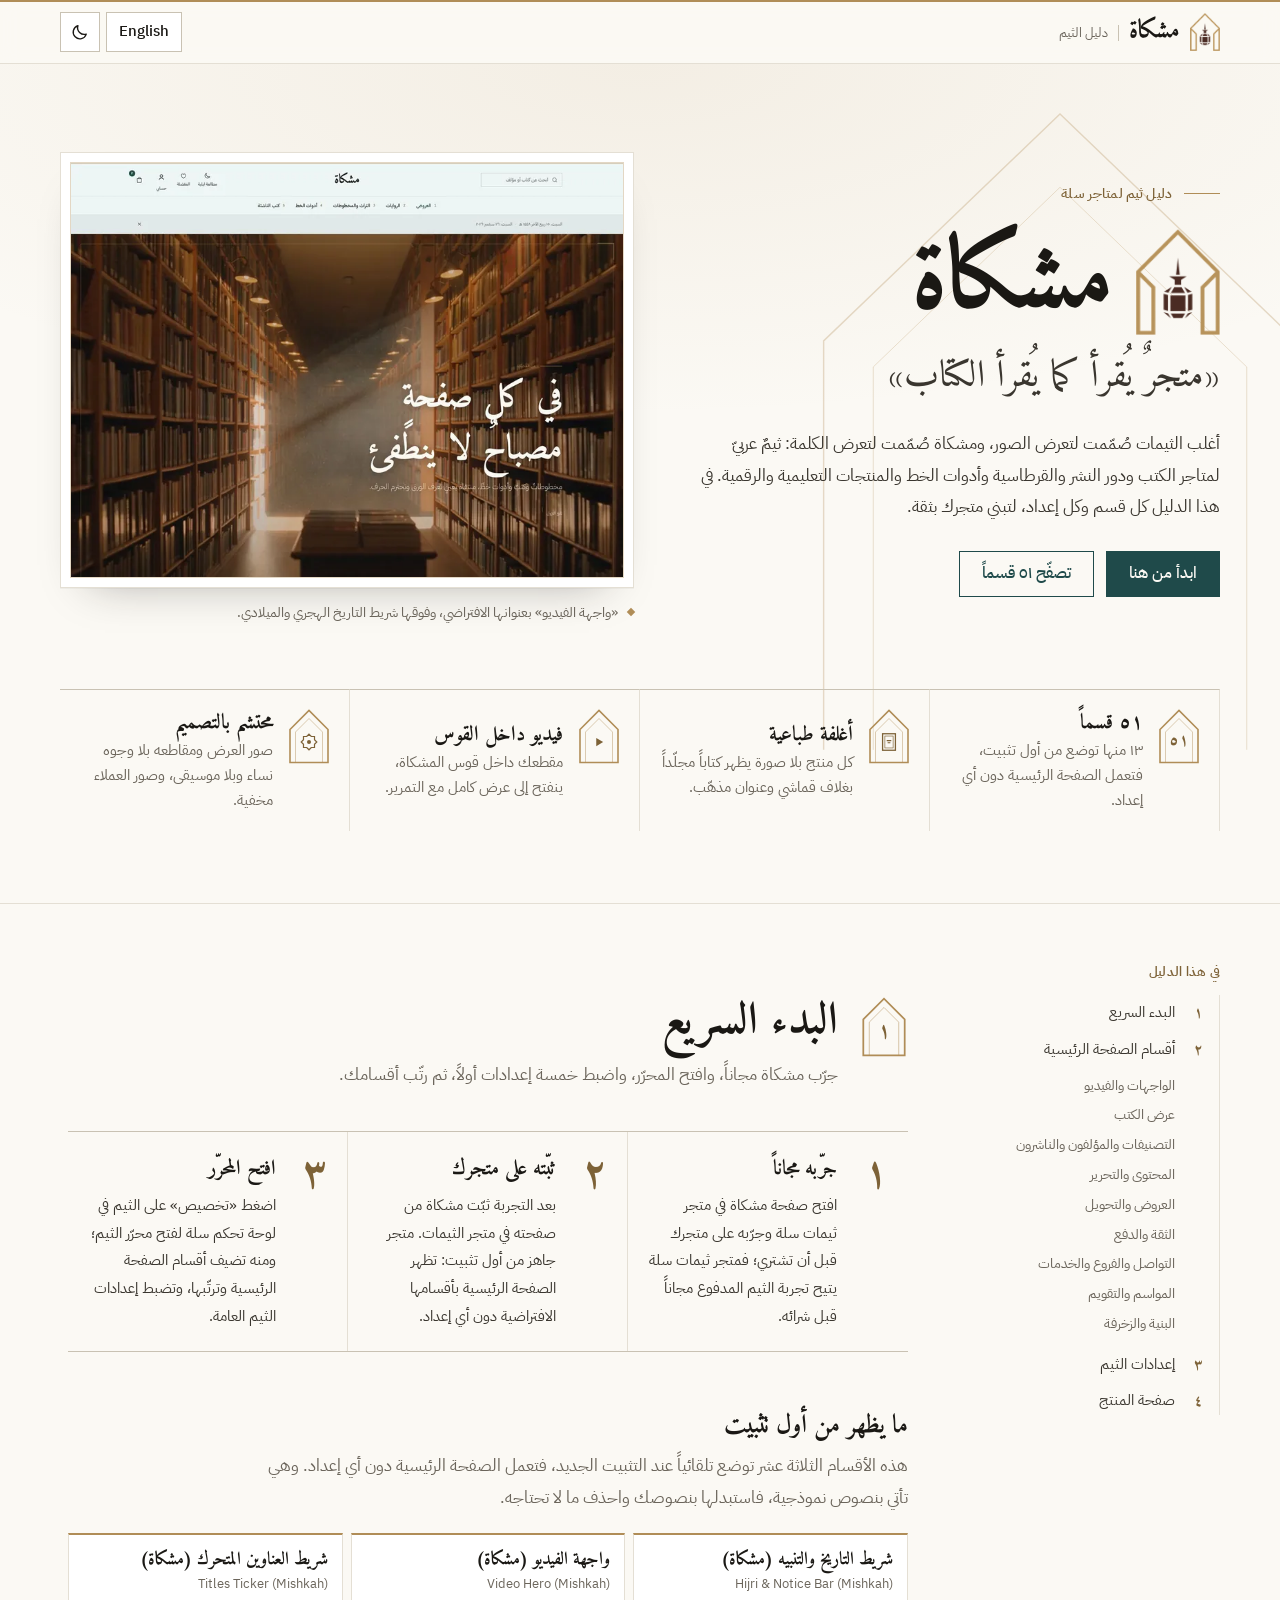
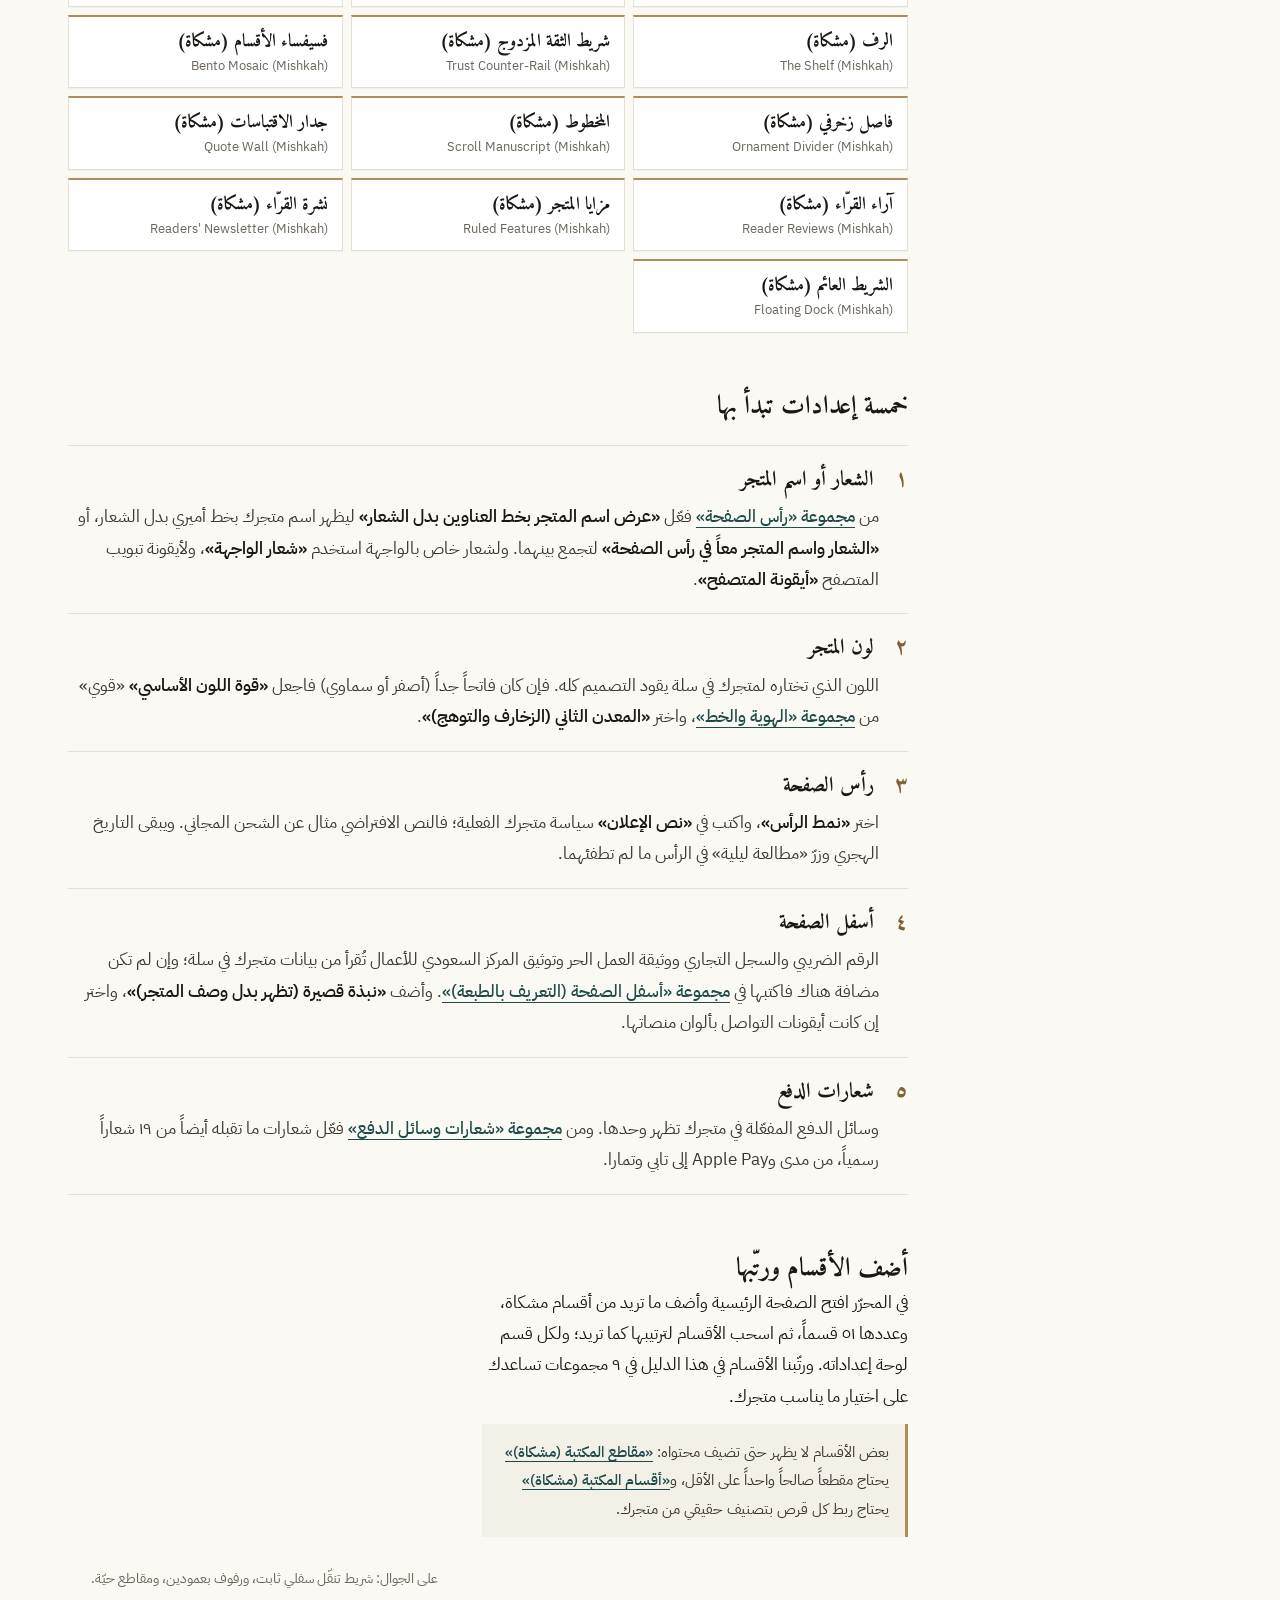
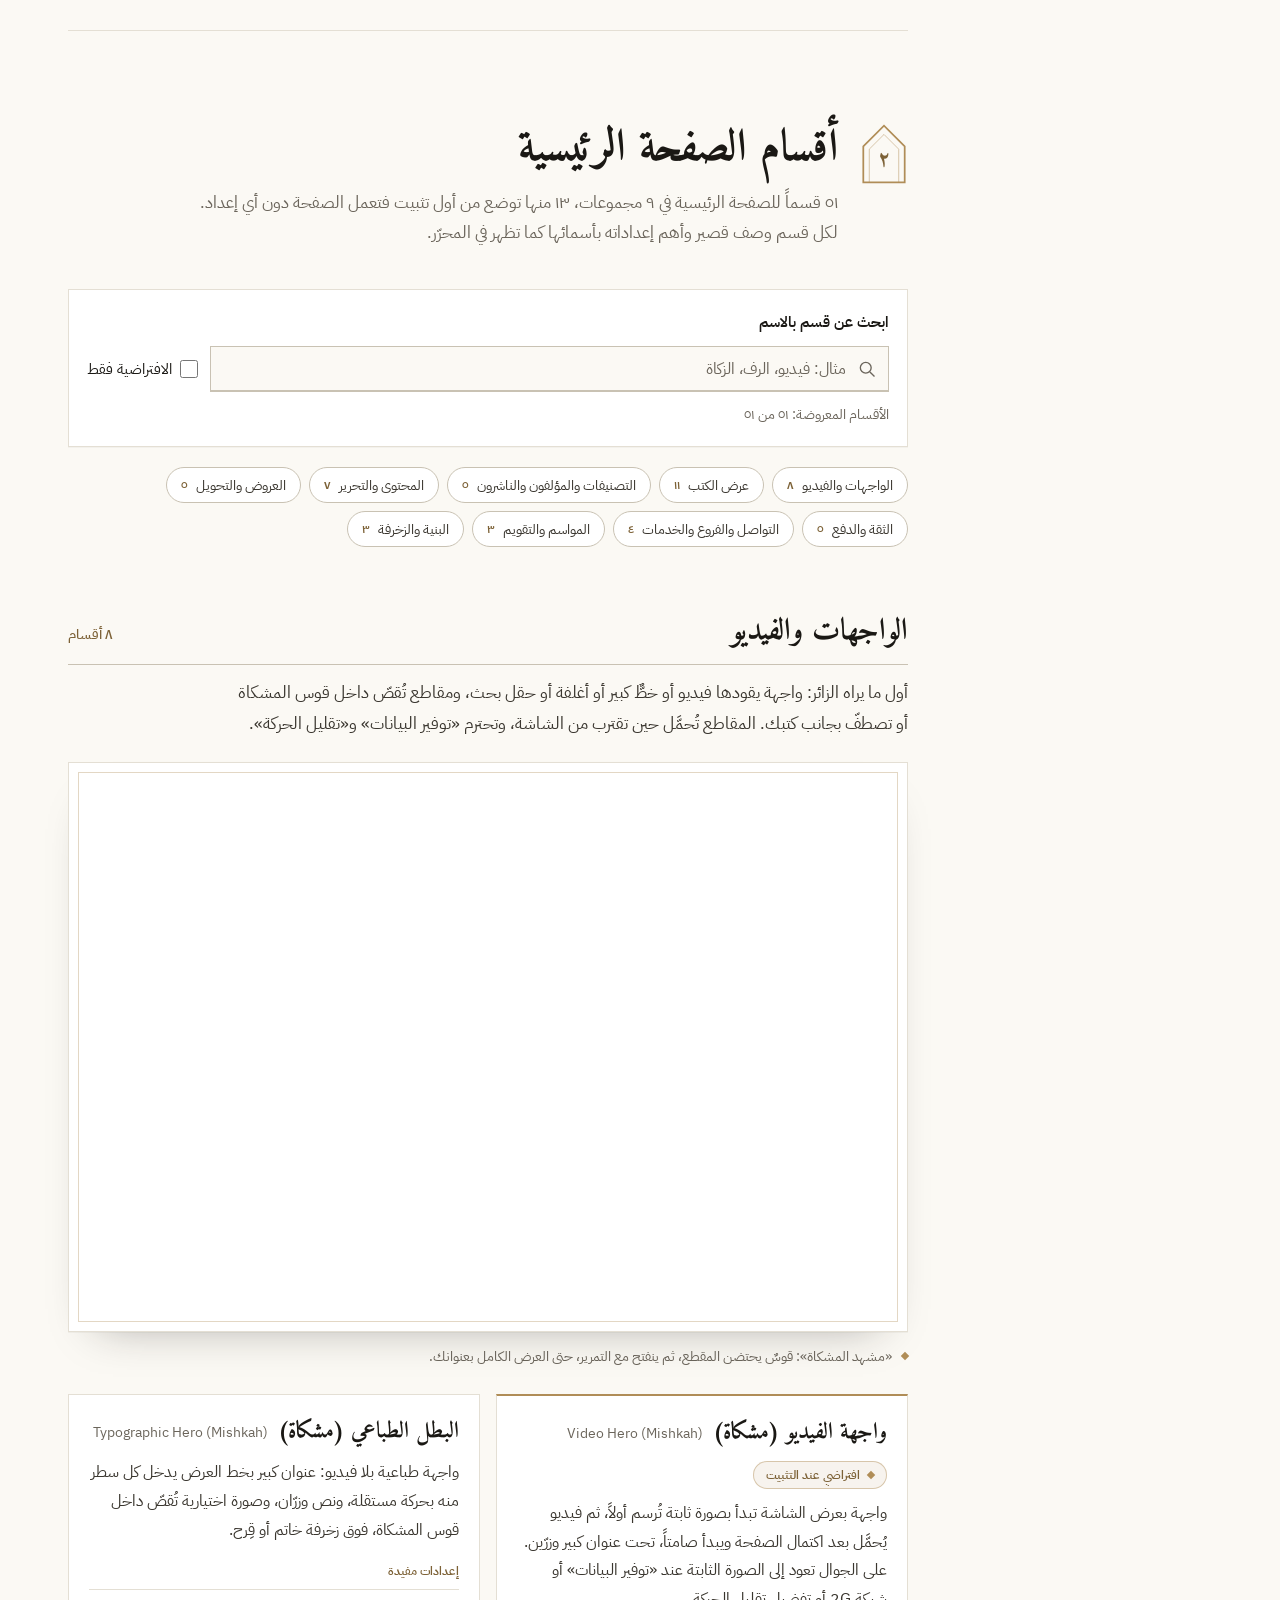
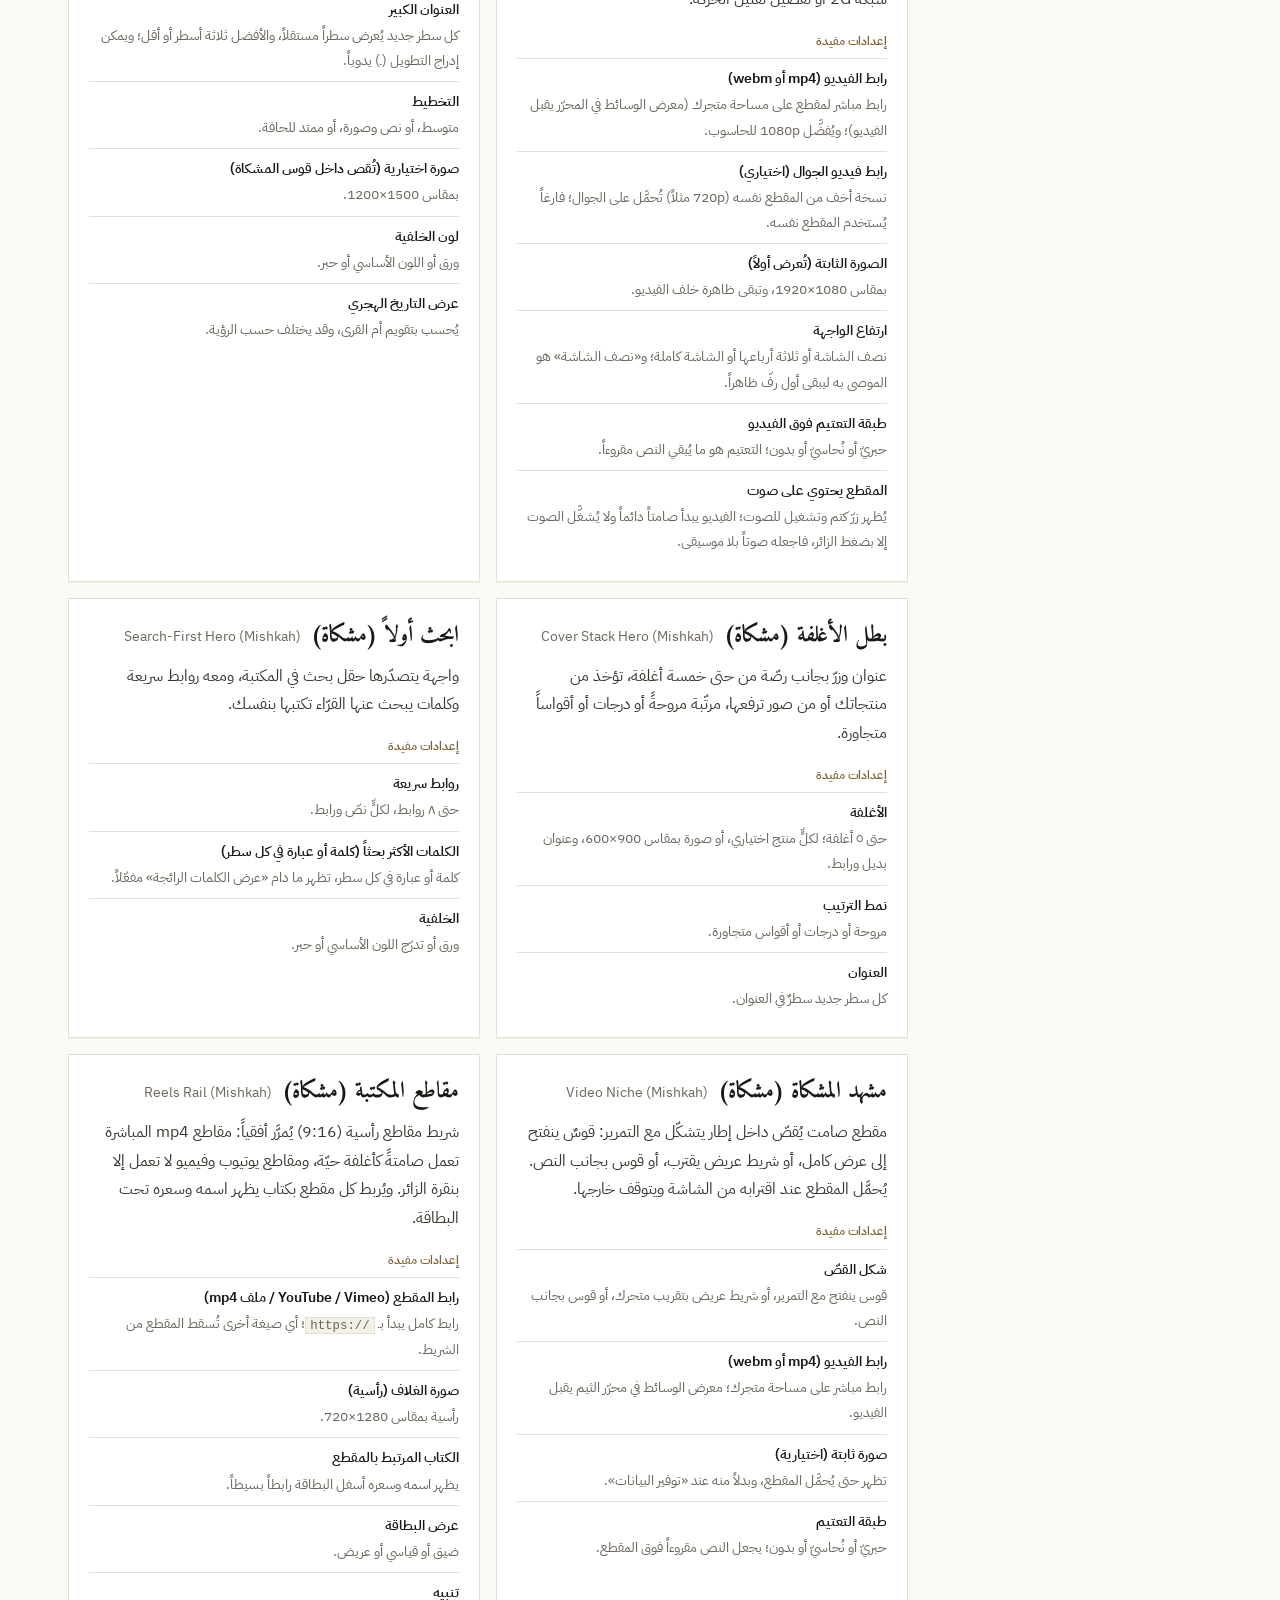
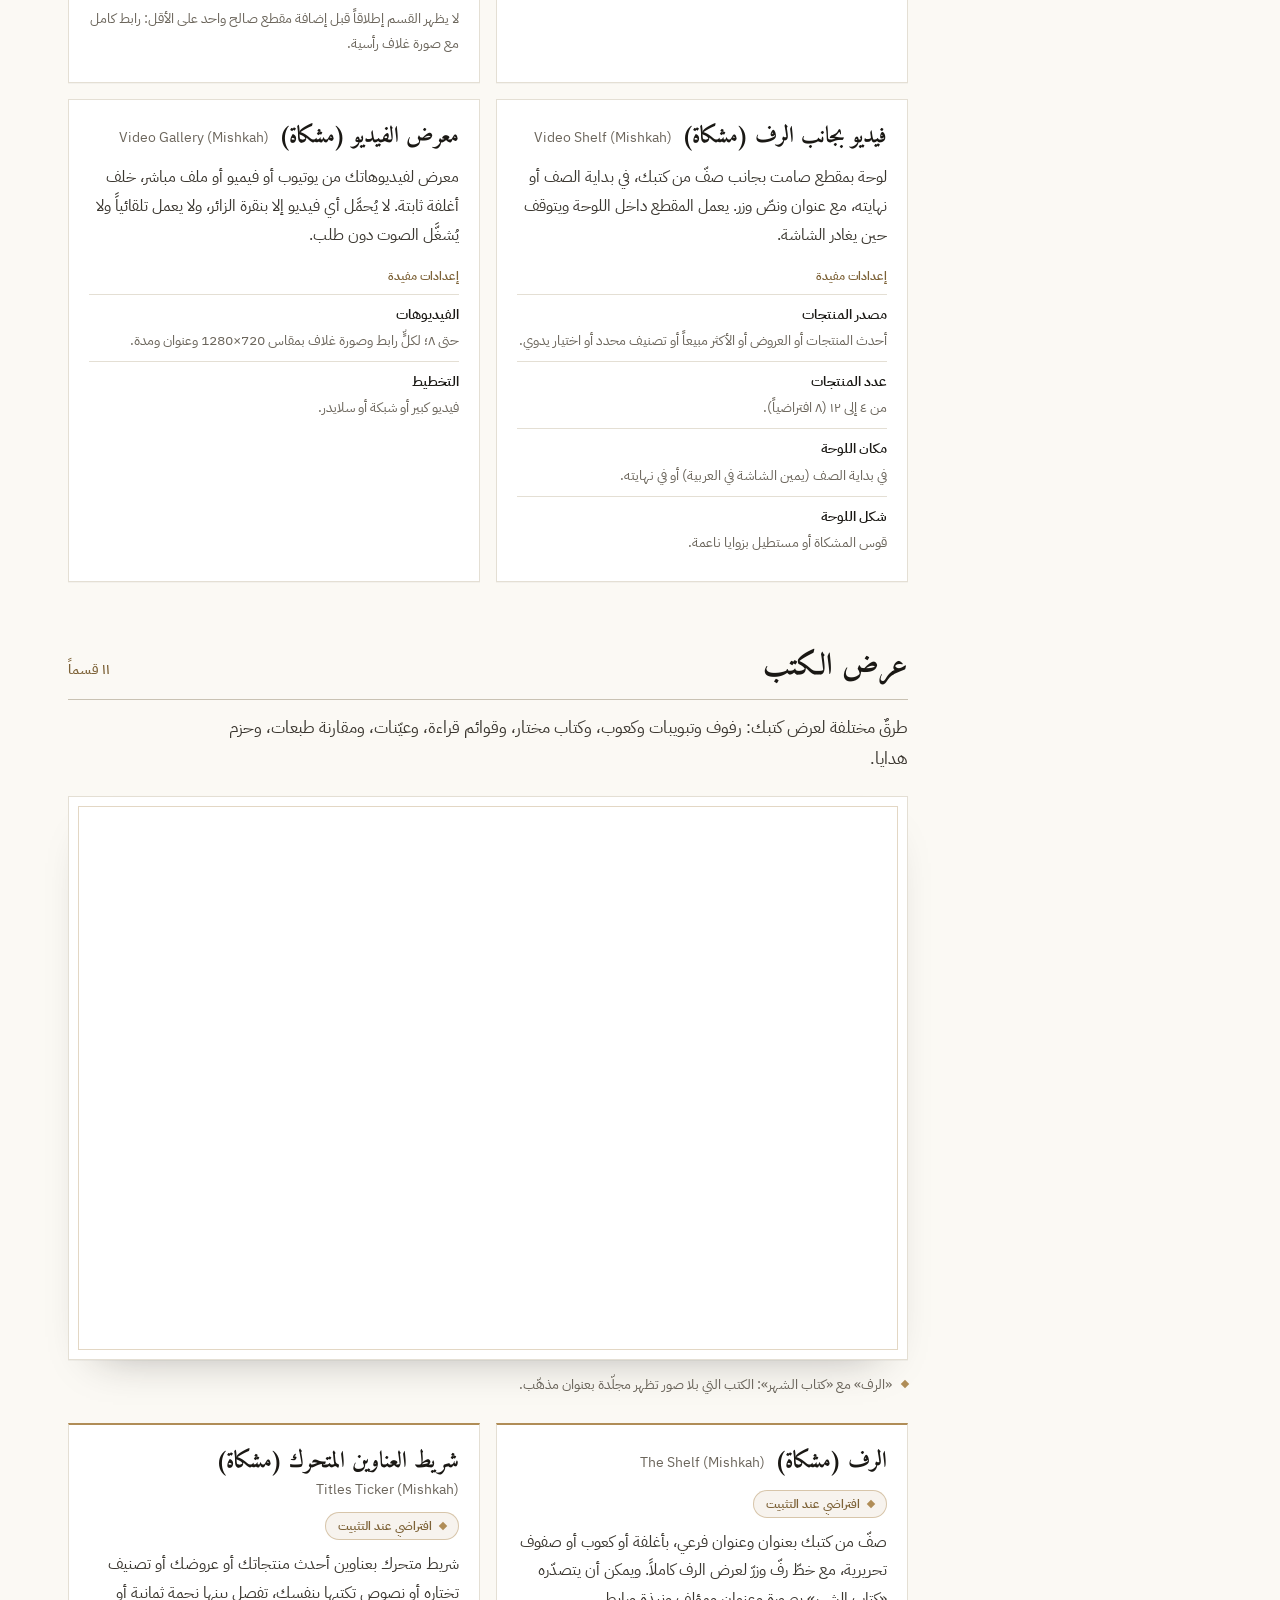
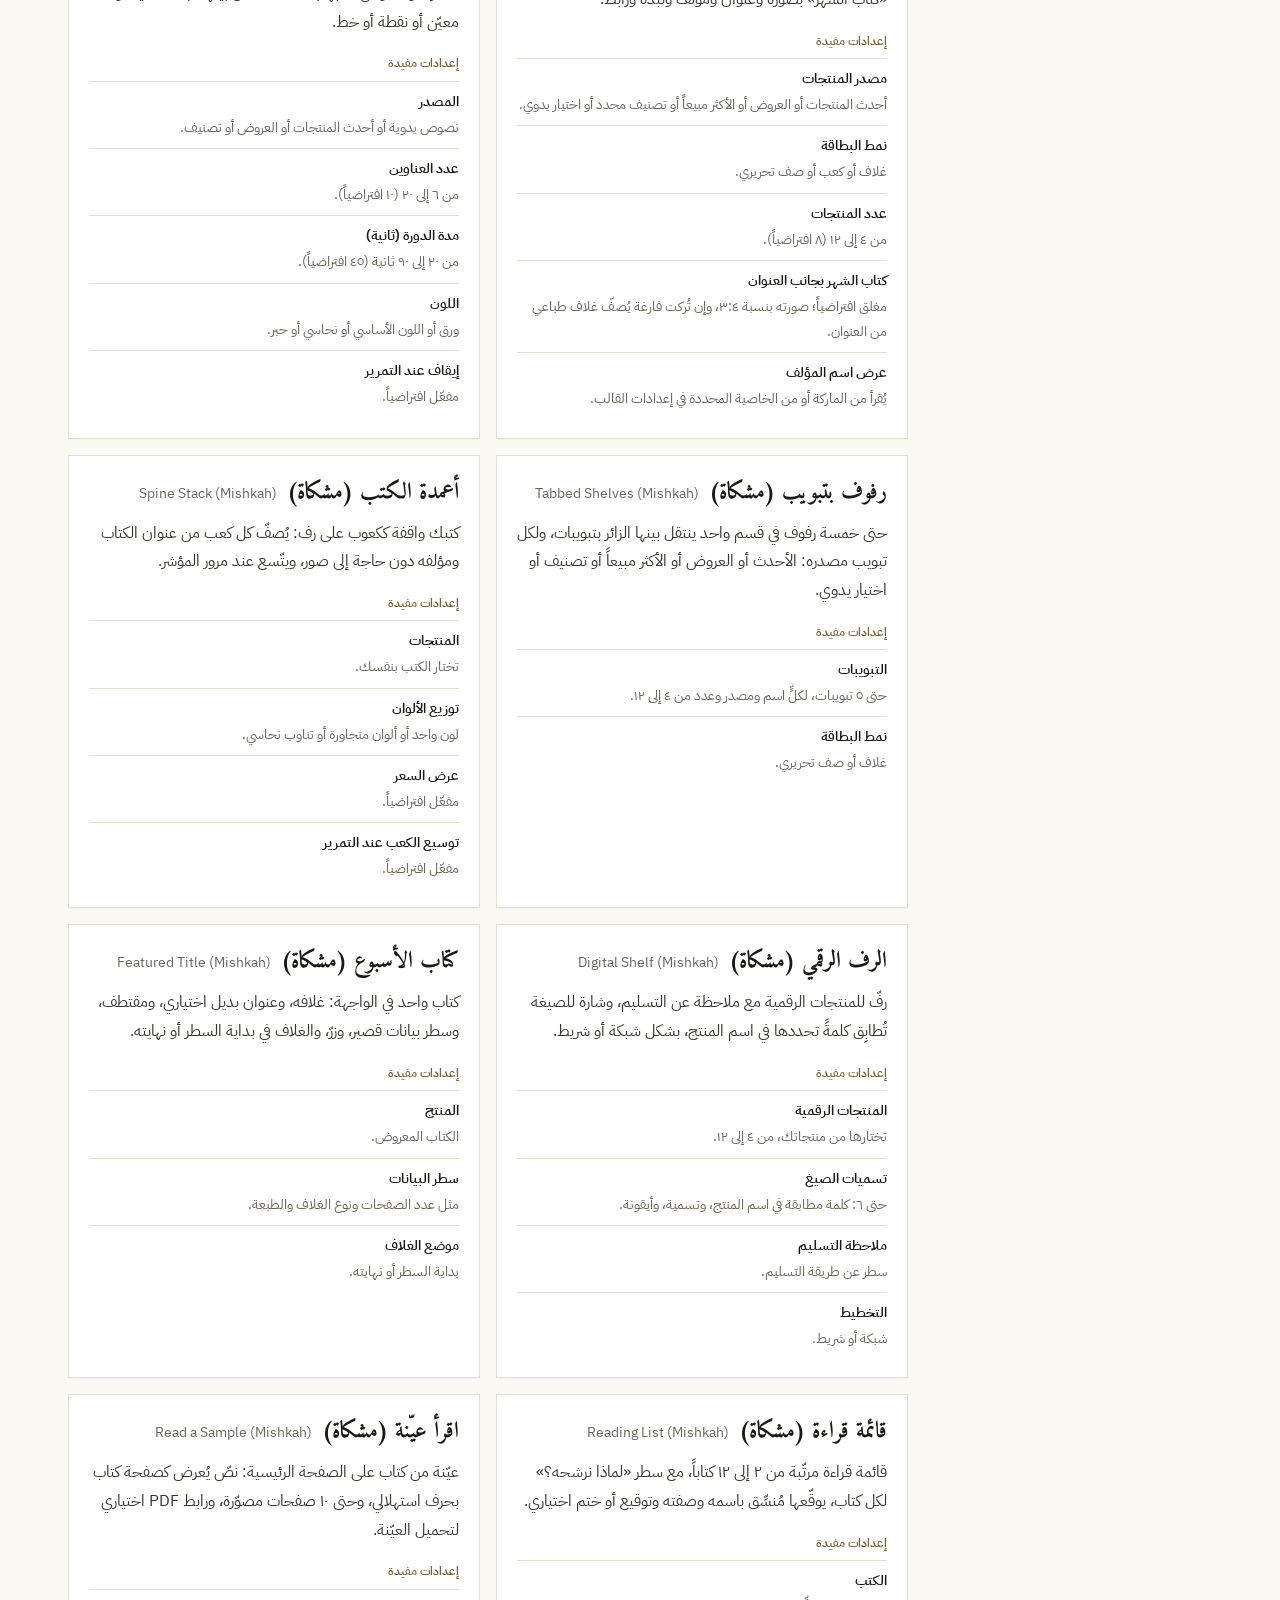
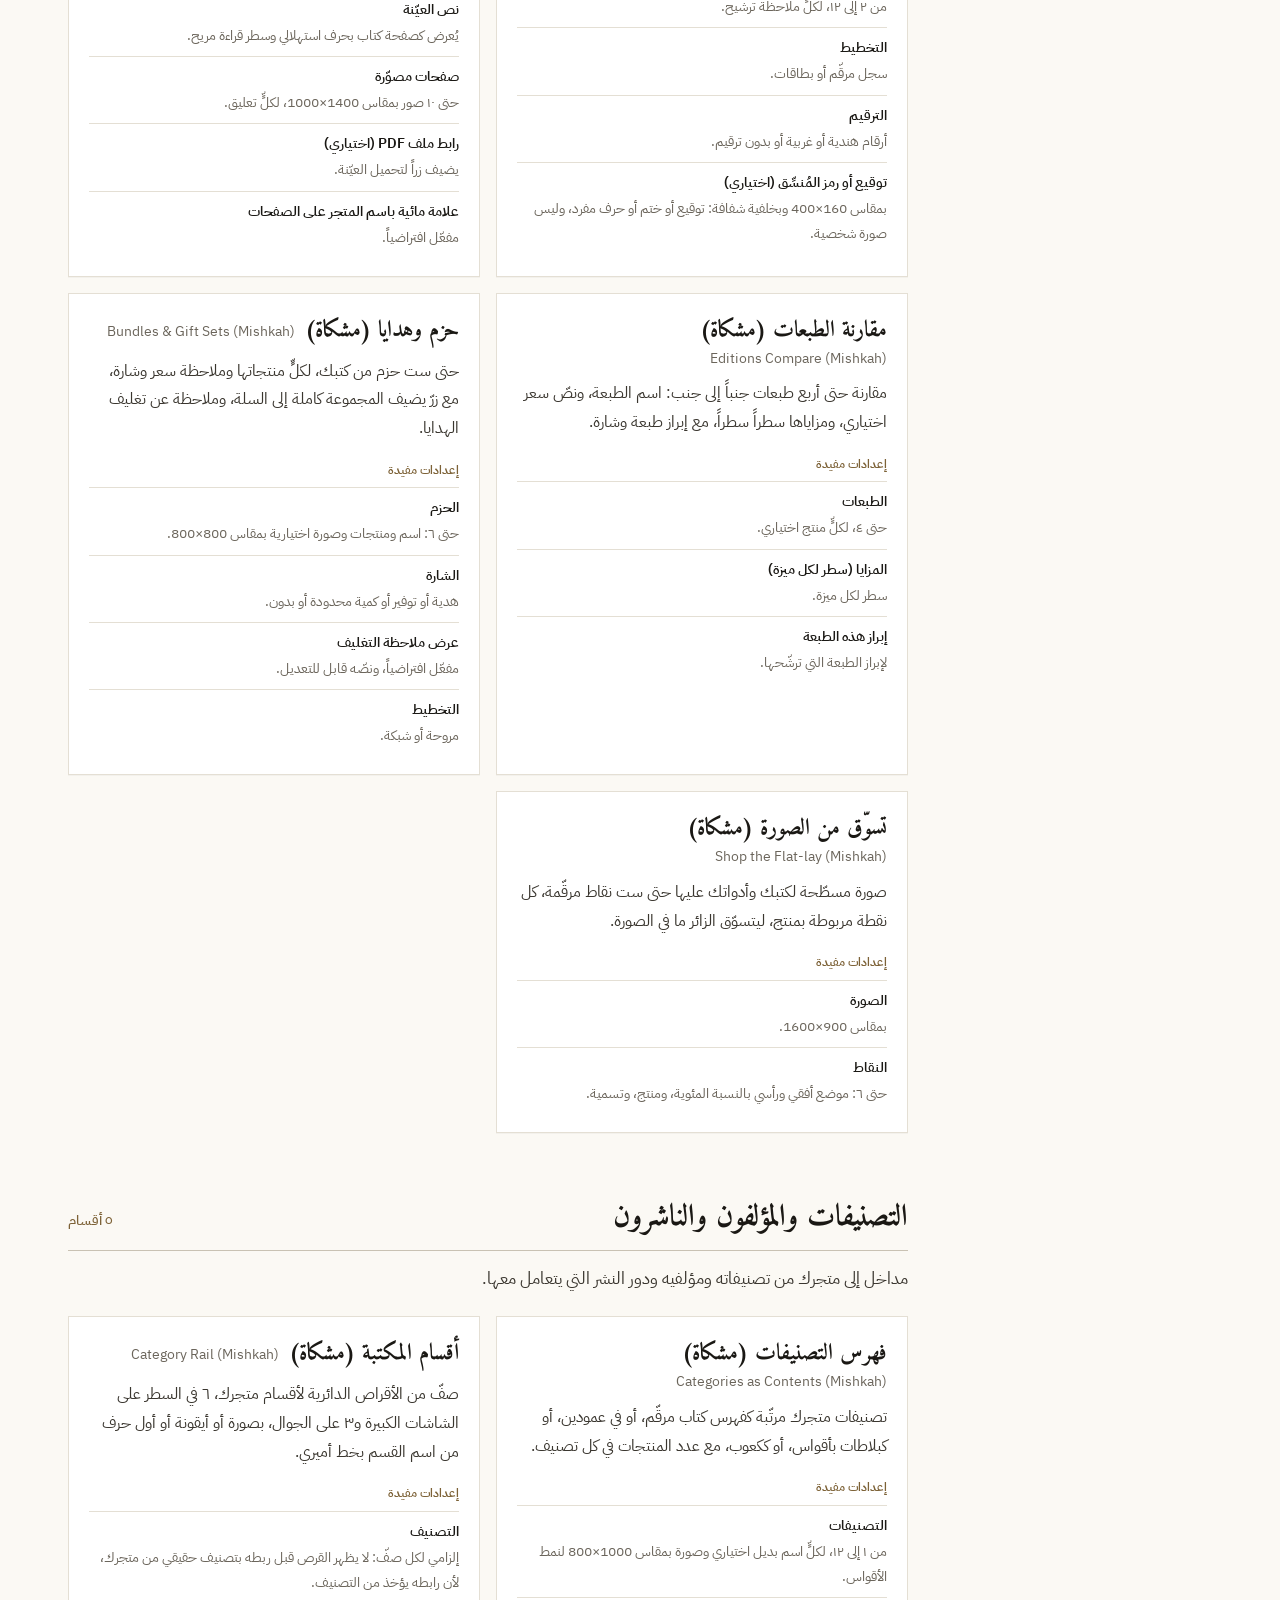
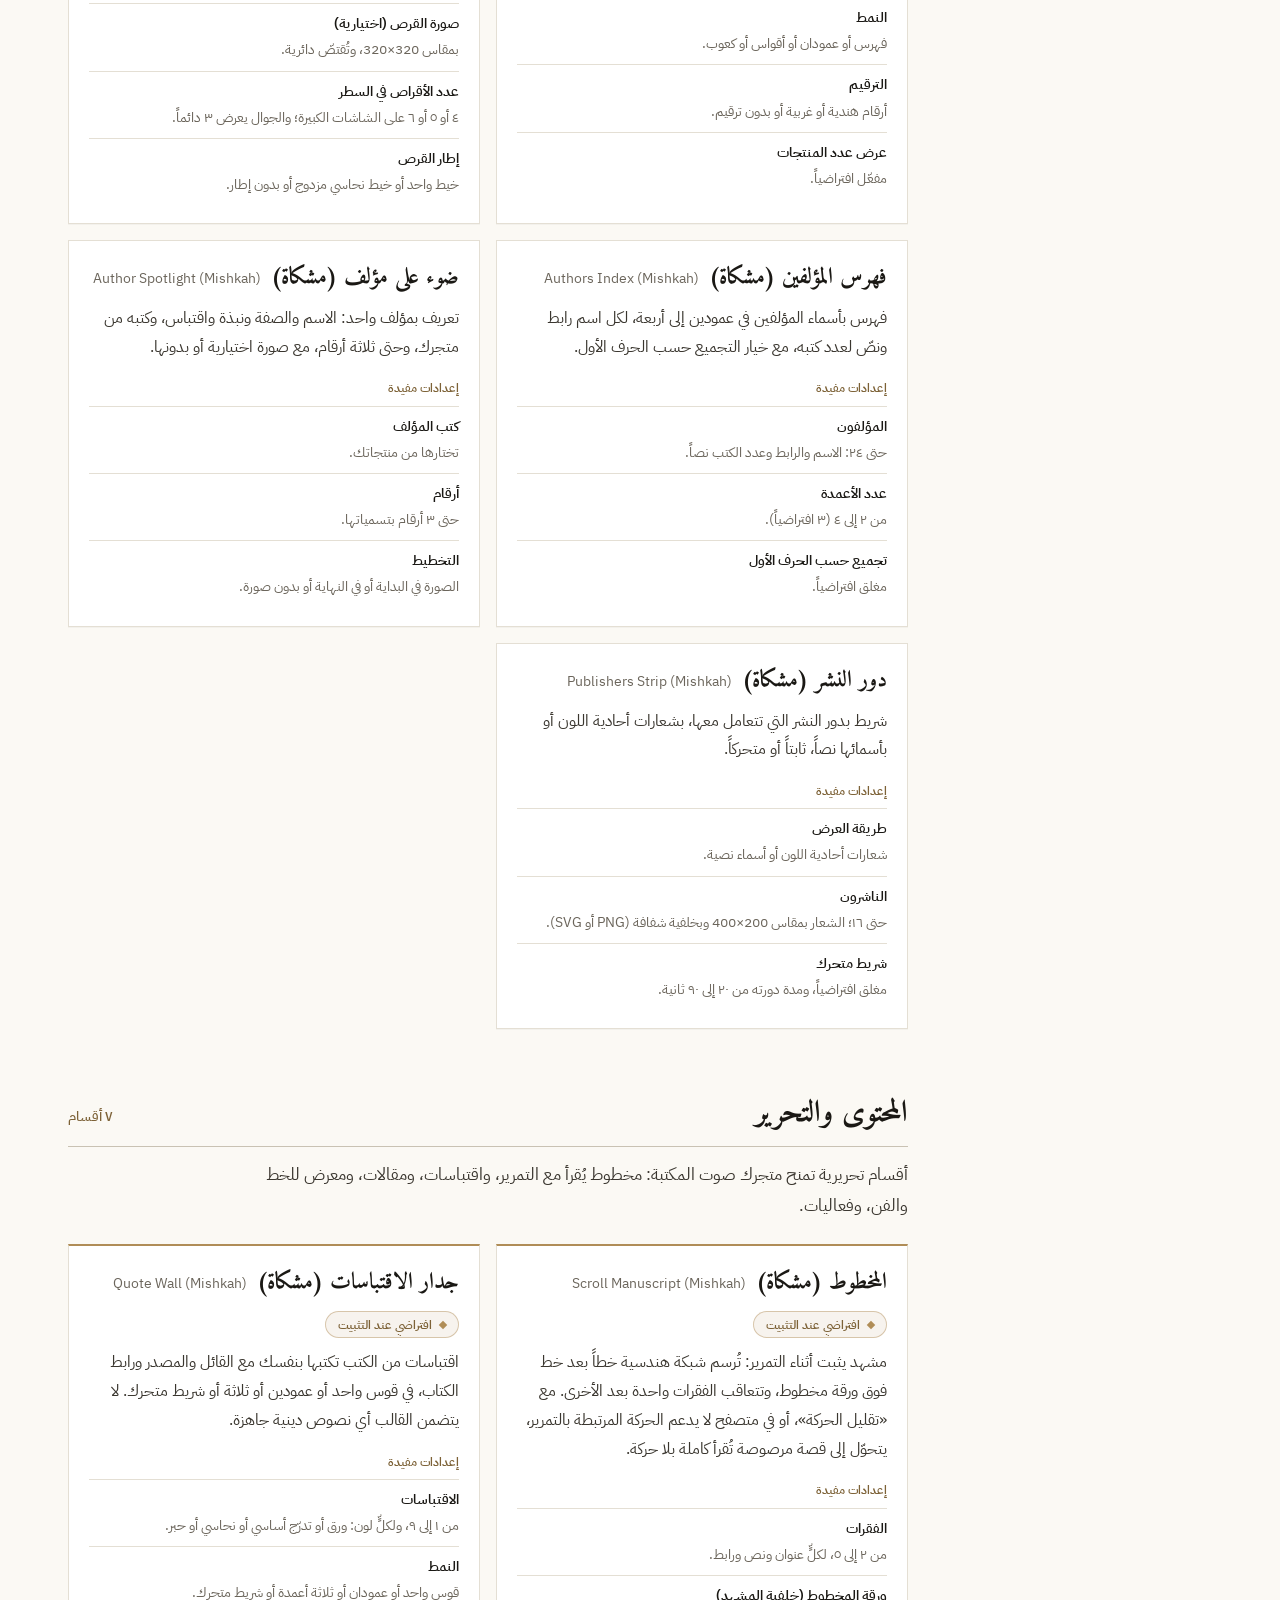
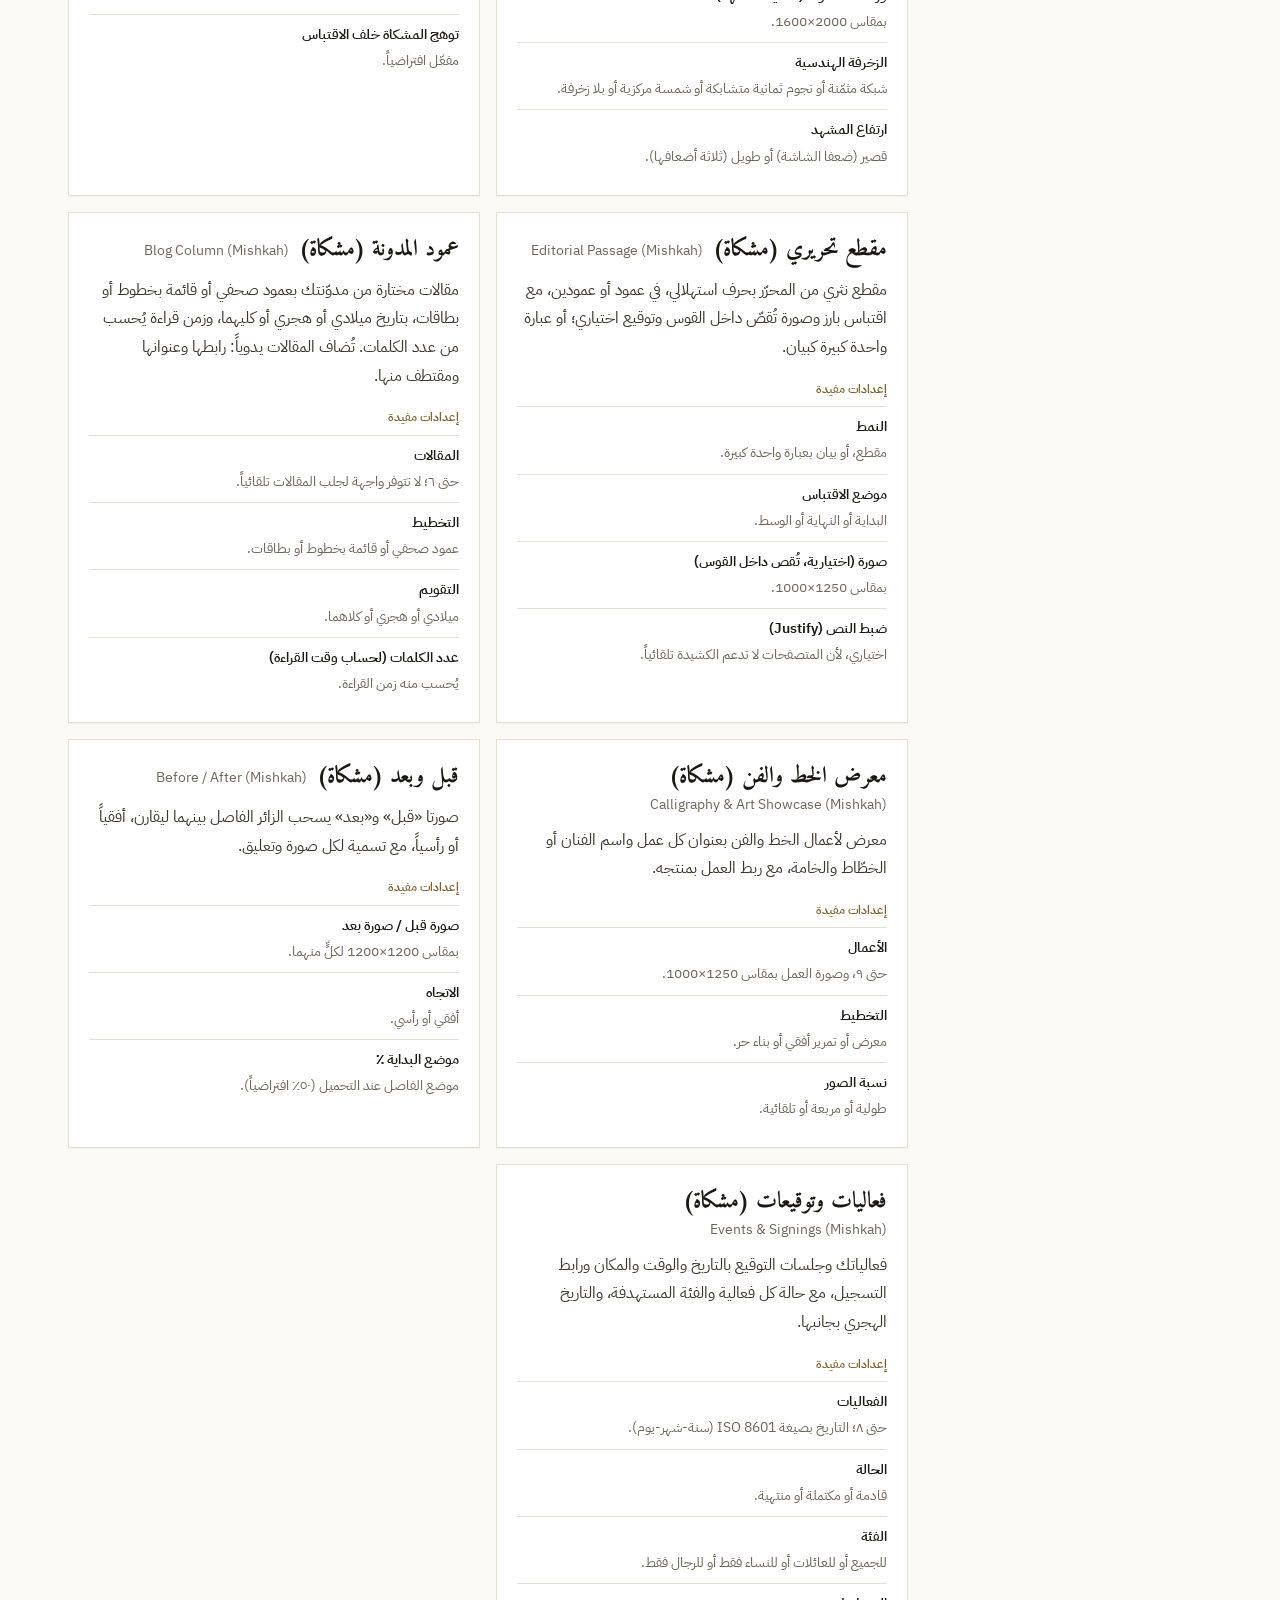
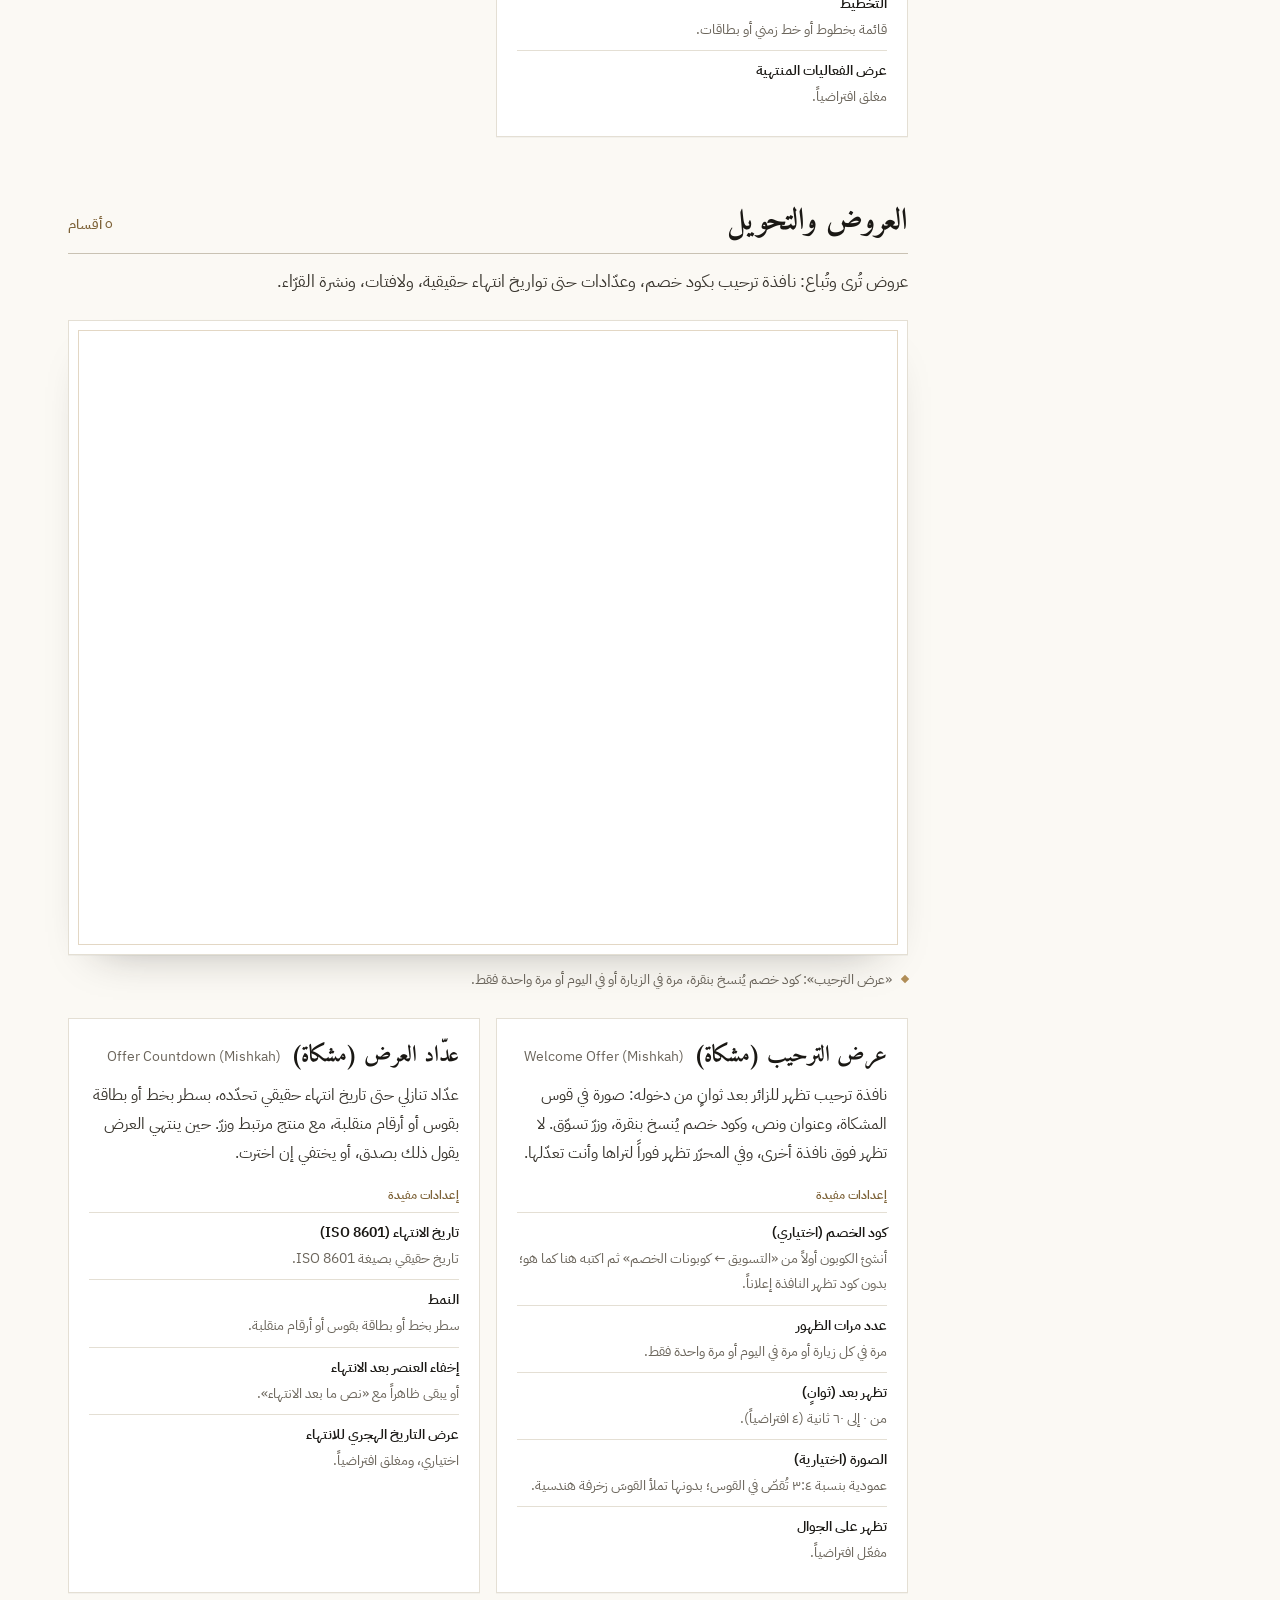
==== commit 384babb5: "Rights line and developer credit in the footer" ====
--- a/index.html
+++ b/index.html
@@ -80,7 +80,7 @@
 <div class="block">
   <h3>ما يظهر من أول تثبيت</h3>
   <p class="block__lede">هذه الأقسام الثلاثة عشر توضع تلقائياً عند التثبيت الجديد، فتعمل الصفحة الرئيسية دون أي إعداد. وهي تأتي بنصوص نموذجية، فاستبدلها بنصوصك واحذف ما لا تحتاجه.</p>
-  <ul class="default-list"><li><a href="#s-hijri-notice-bar"><span class="dl__name">شريط التاريخ والتنبيه</span><span class="dl__alt" lang="en" dir="ltr">Hijri &amp; Notice Bar</span></a></li><li><a href="#s-video-hero"><span class="dl__name">واجهة الفيديو</span><span class="dl__alt" lang="en" dir="ltr">Video Hero</span></a></li><li><a href="#s-titles-ticker"><span class="dl__name">شريط العناوين المتحرك</span><span class="dl__alt" lang="en" dir="ltr">Titles Ticker</span></a></li><li><a href="#s-shelf"><span class="dl__name">الرف</span><span class="dl__alt" lang="en" dir="ltr">The Shelf</span></a></li><li><a href="#s-trust-counter-rail"><span class="dl__name">شريط الثقة المزدوج</span><span class="dl__alt" lang="en" dir="ltr">Trust Counter-Rail</span></a></li><li><a href="#s-bento-mosaic"><span class="dl__name">فسيفساء الأقسام</span><span class="dl__alt" lang="en" dir="ltr">Bento Mosaic</span></a></li><li><a href="#s-ornament-divider"><span class="dl__name">فاصل زخرفي</span><span class="dl__alt" lang="en" dir="ltr">Ornament Divider</span></a></li><li><a href="#s-scroll-manuscript"><span class="dl__name">المخطوط</span><span class="dl__alt" lang="en" dir="ltr">Scroll Manuscript</span></a></li><li><a href="#s-quote-wall"><span class="dl__name">جدار الاقتباسات</span><span class="dl__alt" lang="en" dir="ltr">Quote Wall</span></a></li><li><a href="#s-reader-reviews"><span class="dl__name">آراء القرّاء</span><span class="dl__alt" lang="en" dir="ltr">Reader Reviews</span></a></li><li><a href="#s-features-ruled"><span class="dl__name">مزايا المتجر</span><span class="dl__alt" lang="en" dir="ltr">Ruled Features</span></a></li><li><a href="#s-newsletter"><span class="dl__name">نشرة القرّاء</span><span class="dl__alt" lang="en" dir="ltr">Readers&#x27; Newsletter</span></a></li><li><a href="#s-floating-dock"><span class="dl__name">الشريط العائم</span><span class="dl__alt" lang="en" dir="ltr">Floating Dock</span></a></li></ul>
+  <ul class="default-list"><li><a href="#s-hijri-notice-bar"><span class="dl__name">شريط التاريخ والتنبيه (مشكاة)</span><span class="dl__alt" lang="en" dir="ltr">Hijri &amp; Notice Bar (Mishkah)</span></a></li><li><a href="#s-video-hero"><span class="dl__name">واجهة الفيديو (مشكاة)</span><span class="dl__alt" lang="en" dir="ltr">Video Hero (Mishkah)</span></a></li><li><a href="#s-titles-ticker"><span class="dl__name">شريط العناوين المتحرك (مشكاة)</span><span class="dl__alt" lang="en" dir="ltr">Titles Ticker (Mishkah)</span></a></li><li><a href="#s-shelf"><span class="dl__name">الرف (مشكاة)</span><span class="dl__alt" lang="en" dir="ltr">The Shelf (Mishkah)</span></a></li><li><a href="#s-trust-counter-rail"><span class="dl__name">شريط الثقة المزدوج (مشكاة)</span><span class="dl__alt" lang="en" dir="ltr">Trust Counter-Rail (Mishkah)</span></a></li><li><a href="#s-bento-mosaic"><span class="dl__name">فسيفساء الأقسام (مشكاة)</span><span class="dl__alt" lang="en" dir="ltr">Bento Mosaic (Mishkah)</span></a></li><li><a href="#s-ornament-divider"><span class="dl__name">فاصل زخرفي (مشكاة)</span><span class="dl__alt" lang="en" dir="ltr">Ornament Divider (Mishkah)</span></a></li><li><a href="#s-scroll-manuscript"><span class="dl__name">المخطوط (مشكاة)</span><span class="dl__alt" lang="en" dir="ltr">Scroll Manuscript (Mishkah)</span></a></li><li><a href="#s-quote-wall"><span class="dl__name">جدار الاقتباسات (مشكاة)</span><span class="dl__alt" lang="en" dir="ltr">Quote Wall (Mishkah)</span></a></li><li><a href="#s-reader-reviews"><span class="dl__name">آراء القرّاء (مشكاة)</span><span class="dl__alt" lang="en" dir="ltr">Reader Reviews (Mishkah)</span></a></li><li><a href="#s-features-ruled"><span class="dl__name">مزايا المتجر (مشكاة)</span><span class="dl__alt" lang="en" dir="ltr">Ruled Features (Mishkah)</span></a></li><li><a href="#s-newsletter"><span class="dl__name">نشرة القرّاء (مشكاة)</span><span class="dl__alt" lang="en" dir="ltr">Readers&#x27; Newsletter (Mishkah)</span></a></li><li><a href="#s-floating-dock"><span class="dl__name">الشريط العائم (مشكاة)</span><span class="dl__alt" lang="en" dir="ltr">Floating Dock (Mishkah)</span></a></li></ul>
 </div>
 <div class="block">
   <h3>خمسة إعدادات تبدأ بها</h3>
@@ -90,7 +90,7 @@
   <div>
     <h3>أضف الأقسام ورتّبها</h3>
     <p>في المحرّر افتح الصفحة الرئيسية وأضف ما تريد من أقسام مشكاة، وعددها ٥١ قسماً، ثم اسحب الأقسام لترتيبها كما تريد؛ ولكل قسم لوحة إعداداته. ورتّبنا الأقسام في هذا الدليل في ٩ مجموعات تساعدك على اختيار ما يناسب متجرك.</p>
-    <p class="tip">بعض الأقسام لا يظهر حتى تضيف محتواه: <a class="xref" href="#s-reels-rail">«مقاطع المكتبة»</a> يحتاج مقطعاً صالحاً واحداً على الأقل، و<a class="xref" href="#s-category-rail">«أقسام المكتبة»</a> يحتاج ربط كل قرص بتصنيف حقيقي من متجرك.</p>
+    <p class="tip">بعض الأقسام لا يظهر حتى تضيف محتواه: <a class="xref" href="#s-reels-rail">«مقاطع المكتبة (مشكاة)»</a> يحتاج مقطعاً صالحاً واحداً على الأقل، و<a class="xref" href="#s-category-rail">«أقسام المكتبة (مشكاة)»</a> يحتاج ربط كل قرص بتصنيف حقيقي من متجرك.</p>
   </div>
   <figure class="figure figure--compact"><div class="figure__frame"><picture><source type="image/webp" srcset="assets/img/on-the-phone-800.webp 800w, assets/img/on-the-phone-1400.webp 1400w" sizes="(min-width: 1100px) 420px, calc(100vw - 32px)"><img class="figure__img" src="assets/img/on-the-phone-1200.jpg" width="1200" height="900" alt="ثلاث شاشات جوال: شريط «مقاطع المكتبة»، وواجهة الفيديو بعنوان كبير، ورفّ بأغلفة مجلّدة، وأسفل كلٍّ منها شريط تنقّل ثابت" loading="lazy" decoding="async"></picture></div><figcaption>على الجوال: شريط تنقّل سفلي ثابت، ورفوف بعمودين، ومقاطع حيّة.</figcaption></figure>
 </div></section><section class="chapter chapter--sections" id="sections" aria-labelledby="sections-title"><header class="chapter__head"><span class="chapter__num" aria-hidden="true"><svg class="arch" viewBox="0 0 44 56" aria-hidden="true" focusable="false"><path d="M3 54.5V21.5L22 2.5l19 19v33z" fill="none" stroke="currentColor" stroke-width="1.6" stroke-linejoin="miter"/><path d="M8.5 54.5V24L22 10.5 35.5 24v30.5" fill="none" stroke="currentColor" stroke-width=".8" opacity=".55"/></svg><span>٢</span></span><div class="chapter__titles"><h2 id="sections-title">أقسام الصفحة الرئيسية</h2><p class="chapter__lede">٥١ قسماً للصفحة الرئيسية في ٩ مجموعات، ١٣ منها توضع من أول تثبيت فتعمل الصفحة دون أي إعداد. لكل قسم وصف قصير وأهم إعداداته بأسمائها كما تظهر في المحرّر.</p></div></header><div class="filter" role="search">
@@ -103,19 +103,19 @@
 </div>
 <p id="sec-empty" class="filter__empty" hidden>لا يوجد قسم بهذا الاسم. جرّب كلمة أخرى، مثل «فيديو» أو «رف» أو «عرض».</p>
 <nav class="chips" aria-label="مجموعات الأقسام"><ul><li><a href="#g-heroes">الواجهات والفيديو<span class="chip__count">٨</span></a></li><li><a href="#g-books">عرض الكتب<span class="chip__count">١١</span></a></li><li><a href="#g-browse">التصنيفات والمؤلفون والناشرون<span class="chip__count">٥</span></a></li><li><a href="#g-editorial">المحتوى والتحرير<span class="chip__count">٧</span></a></li><li><a href="#g-offers">العروض والتحويل<span class="chip__count">٥</span></a></li><li><a href="#g-trust">الثقة والدفع<span class="chip__count">٥</span></a></li><li><a href="#g-contact">التواصل والفروع والخدمات<span class="chip__count">٤</span></a></li><li><a href="#g-seasons">المواسم والتقويم<span class="chip__count">٣</span></a></li><li><a href="#g-structure">البنية والزخرفة<span class="chip__count">٣</span></a></li></ul></nav>
-<section class="group" id="g-heroes" aria-labelledby="g-heroes-title"><div class="group__head"><h3 id="g-heroes-title">الواجهات والفيديو</h3><p class="group__count">٨ أقسام</p></div><p class="group__intro">أول ما يراه الزائر: واجهة يقودها فيديو أو خطٌّ كبير أو أغلفة أو حقل بحث، ومقاطع تُقصّ داخل قوس المشكاة أو تصطفّ بجانب كتبك. المقاطع تُحمَّل حين تقترب من الشاشة، وتحترم «توفير البيانات» و«تقليل الحركة».</p><figure class="figure group__figure"><div class="figure__frame"><picture><source type="image/webp" srcset="assets/img/video-niche-steps-800.webp 800w, assets/img/video-niche-steps-1120.webp 1120w" sizes="(min-width: 1100px) 820px, calc(100vw - 32px)"><img class="figure__img" src="assets/img/video-niche-steps-1120.jpg" width="1120" height="750" alt="ثلاث شاشات جوال تُظهر مقطعاً داخل قوس المشكاة ينفتح تدريجياً حتى يملأ الشاشة مع التمرير" loading="lazy" decoding="async"></picture></div><figcaption>«مشهد المشكاة»: قوسٌ يحتضن المقطع، ثم ينفتح مع التمرير، حتى العرض الكامل بعنوانك.</figcaption></figure><div class="sec-grid"><article class="sec sec--default" id="s-video-hero" data-names="واجهة الفيديو|Video Hero|video hero" data-default="1" aria-labelledby="s-video-hero-title"><header class="sec__head"><h4 class="sec__title" id="s-video-hero-title">واجهة الفيديو</h4><p class="sec__alt" lang="en" dir="ltr">Video Hero</p><p class="badge-row"><span class="badge">افتراضي عند التثبيت</span></p></header><p class="sec__desc">واجهة بعرض الشاشة تبدأ بصورة ثابتة تُرسم أولاً، ثم فيديو يُحمَّل بعد اكتمال الصفحة ويبدأ صامتاً، تحت عنوان كبير وزرّين. على الجوال تعود إلى الصورة الثابتة عند «توفير البيانات» أو شبكة 2G أو تفضيل تقليل الحركة.</p><p class="keys__label">إعدادات مفيدة</p><dl class="keys"><div class="key"><dt>رابط الفيديو (mp4 أو webm)</dt><dd>رابط مباشر لمقطع على مساحة متجرك (معرض الوسائط في المحرّر يقبل الفيديو)؛ ويُفضَّل 1080p للحاسوب.</dd></div><div class="key"><dt>رابط فيديو الجوال (اختياري)</dt><dd>نسخة أخف من المقطع نفسه (720p مثلاً) تُحمَّل على الجوال؛ فارغاً يُستخدم المقطع نفسه.</dd></div><div class="key"><dt>الصورة الثابتة (تُعرض أولاً)</dt><dd>بمقاس <span class="num" dir="ltr">1920×1080</span>، وتبقى ظاهرة خلف الفيديو.</dd></div><div class="key"><dt>ارتفاع الواجهة</dt><dd>نصف الشاشة أو ثلاثة أرباعها أو الشاشة كاملة؛ و«نصف الشاشة» هو الموصى به ليبقى أول رفّ ظاهراً.</dd></div><div class="key"><dt>طبقة التعتيم فوق الفيديو</dt><dd>حبريّ أو نُحاسيّ أو بدون؛ التعتيم هو ما يُبقي النص مقروءاً.</dd></div><div class="key"><dt>المقطع يحتوي على صوت</dt><dd>يُظهر زرّ كتم وتشغيل للصوت؛ الفيديو يبدأ صامتاً دائماً ولا يُشغَّل الصوت إلا بضغط الزائر، فاجعله صوتاً بلا موسيقى.</dd></div></dl></article><article class="sec" id="s-hero-type" data-names="البطل الطباعي|Typographic Hero|hero type" data-default="0" aria-labelledby="s-hero-type-title"><header class="sec__head"><h4 class="sec__title" id="s-hero-type-title">البطل الطباعي</h4><p class="sec__alt" lang="en" dir="ltr">Typographic Hero</p></header><p class="sec__desc">واجهة طباعية بلا فيديو: عنوان كبير بخط العرض يدخل كل سطر منه بحركة مستقلة، ونص وزرّان، وصورة اختيارية تُقصّ داخل قوس المشكاة، فوق زخرفة خاتم أو قِرح.</p><p class="keys__label">إعدادات مفيدة</p><dl class="keys"><div class="key"><dt>العنوان الكبير</dt><dd>كل سطر جديد يُعرض سطراً مستقلاً، والأفضل ثلاثة أسطر أو أقل؛ ويمكن إدراج التطويل (ـ) يدوياً.</dd></div><div class="key"><dt>التخطيط</dt><dd>متوسط، أو نص وصورة، أو ممتد للحافة.</dd></div><div class="key"><dt>صورة اختيارية (تُقص داخل قوس المشكاة)</dt><dd>بمقاس <span class="num" dir="ltr">1200×1500</span>.</dd></div><div class="key"><dt>لون الخلفية</dt><dd>ورق أو اللون الأساسي أو حبر.</dd></div><div class="key"><dt>عرض التاريخ الهجري</dt><dd>يُحسب بتقويم أم القرى، وقد يختلف حسب الرؤية.</dd></div></dl></article><article class="sec" id="s-hero-cover-stack" data-names="بطل الأغلفة|Cover Stack Hero|hero cover stack" data-default="0" aria-labelledby="s-hero-cover-stack-title"><header class="sec__head"><h4 class="sec__title" id="s-hero-cover-stack-title">بطل الأغلفة</h4><p class="sec__alt" lang="en" dir="ltr">Cover Stack Hero</p></header><p class="sec__desc">عنوان وزرّ بجانب رصّة من حتى خمسة أغلفة، تؤخذ من منتجاتك أو من صور ترفعها، مرتّبة مروحةً أو درجات أو أقواساً متجاورة.</p><p class="keys__label">إعدادات مفيدة</p><dl class="keys"><div class="key"><dt>الأغلفة</dt><dd>حتى ٥ أغلفة؛ لكلٍّ منتج اختياري، أو صورة بمقاس <span class="num" dir="ltr">600×900</span>، وعنوان بديل ورابط.</dd></div><div class="key"><dt>نمط الترتيب</dt><dd>مروحة أو درجات أو أقواس متجاورة.</dd></div><div class="key"><dt>العنوان</dt><dd>كل سطر جديد سطرٌ في العنوان.</dd></div></dl></article><article class="sec" id="s-search-hero" data-names="ابحث أولاً|Search-First Hero|search hero" data-default="0" aria-labelledby="s-search-hero-title"><header class="sec__head"><h4 class="sec__title" id="s-search-hero-title">ابحث أولاً</h4><p class="sec__alt" lang="en" dir="ltr">Search-First Hero</p></header><p class="sec__desc">واجهة يتصدّرها حقل بحث في المكتبة، ومعه روابط سريعة وكلمات يبحث عنها القرّاء تكتبها بنفسك.</p><p class="keys__label">إعدادات مفيدة</p><dl class="keys"><div class="key"><dt>روابط سريعة</dt><dd>حتى ٨ روابط، لكلٍّ نصّ ورابط.</dd></div><div class="key"><dt>الكلمات الأكثر بحثاً (كلمة أو عبارة في كل سطر)</dt><dd>كلمة أو عبارة في كل سطر، تظهر ما دام «عرض الكلمات الرائجة» مفعّلاً.</dd></div><div class="key"><dt>الخلفية</dt><dd>ورق أو تدرّج اللون الأساسي أو حبر.</dd></div></dl></article><article class="sec" id="s-video-niche" data-names="مشهد المشكاة|Video Niche|video niche" data-default="0" aria-labelledby="s-video-niche-title"><header class="sec__head"><h4 class="sec__title" id="s-video-niche-title">مشهد المشكاة</h4><p class="sec__alt" lang="en" dir="ltr">Video Niche</p></header><p class="sec__desc">مقطع صامت يُقصّ داخل إطار يتشكّل مع التمرير: قوسٌ ينفتح إلى عرض كامل، أو شريط عريض يقترب، أو قوس بجانب النص. يُحمَّل المقطع عند اقترابه من الشاشة ويتوقف خارجها.</p><p class="keys__label">إعدادات مفيدة</p><dl class="keys"><div class="key"><dt>شكل القصّ</dt><dd>قوس ينفتح مع التمرير، أو شريط عريض بتقريب متحرك، أو قوس بجانب النص.</dd></div><div class="key"><dt>رابط الفيديو (mp4 أو webm)</dt><dd>رابط مباشر على مساحة متجرك؛ معرض الوسائط في محرّر الثيم يقبل الفيديو.</dd></div><div class="key"><dt>صورة ثابتة (اختيارية)</dt><dd>تظهر حتى يُحمَّل المقطع، وبدلاً منه عند «توفير البيانات».</dd></div><div class="key"><dt>طبقة التعتيم</dt><dd>حبريّ أو نُحاسيّ أو بدون؛ يجعل النص مقروءاً فوق المقطع.</dd></div></dl></article><article class="sec" id="s-reels-rail" data-names="مقاطع المكتبة|Reels Rail|reels rail" data-default="0" aria-labelledby="s-reels-rail-title"><header class="sec__head"><h4 class="sec__title" id="s-reels-rail-title">مقاطع المكتبة</h4><p class="sec__alt" lang="en" dir="ltr">Reels Rail</p></header><p class="sec__desc">شريط مقاطع رأسية (9:16) يُمرَّر أفقياً: مقاطع mp4 المباشرة تعمل صامتةً كأغلفة حيّة، ومقاطع يوتيوب وفيميو لا تعمل إلا بنقرة الزائر. ويُربط كل مقطع بكتاب يظهر اسمه وسعره تحت البطاقة.</p><p class="keys__label">إعدادات مفيدة</p><dl class="keys"><div class="key"><dt>رابط المقطع (YouTube / Vimeo / ملف mp4)</dt><dd>رابط كامل يبدأ بـ <code dir="ltr">https://</code>؛ أي صيغة أخرى تُسقط المقطع من الشريط.</dd></div><div class="key"><dt>صورة الغلاف (رأسية)</dt><dd>رأسية بمقاس <span class="num" dir="ltr">720×1280</span>.</dd></div><div class="key"><dt>الكتاب المرتبط بالمقطع</dt><dd>يظهر اسمه وسعره أسفل البطاقة رابطاً بسيطاً.</dd></div><div class="key"><dt>عرض البطاقة</dt><dd>ضيق أو قياسي أو عريض.</dd></div><div class="key"><dt>تنبيه</dt><dd>لا يظهر القسم إطلاقاً قبل إضافة مقطع صالح واحد على الأقل: رابط كامل مع صورة غلاف رأسية.</dd></div></dl></article><article class="sec" id="s-video-shelf" data-names="فيديو بجانب الرف|Video Shelf|video shelf" data-default="0" aria-labelledby="s-video-shelf-title"><header class="sec__head"><h4 class="sec__title" id="s-video-shelf-title">فيديو بجانب الرف</h4><p class="sec__alt" lang="en" dir="ltr">Video Shelf</p></header><p class="sec__desc">لوحة بمقطع صامت بجانب صفّ من كتبك، في بداية الصف أو نهايته، مع عنوان ونصّ وزر. يعمل المقطع داخل اللوحة ويتوقف حين يغادر الشاشة.</p><p class="keys__label">إعدادات مفيدة</p><dl class="keys"><div class="key"><dt>مصدر المنتجات</dt><dd>أحدث المنتجات أو العروض أو الأكثر مبيعاً أو تصنيف محدد أو اختيار يدوي.</dd></div><div class="key"><dt>عدد المنتجات</dt><dd>من ٤ إلى ١٢ (٨ افتراضياً).</dd></div><div class="key"><dt>مكان اللوحة</dt><dd>في بداية الصف (يمين الشاشة في العربية) أو في نهايته.</dd></div><div class="key"><dt>شكل اللوحة</dt><dd>قوس المشكاة أو مستطيل بزوايا ناعمة.</dd></div></dl></article><article class="sec" id="s-video-gallery" data-names="معرض الفيديو|Video Gallery|video gallery" data-default="0" aria-labelledby="s-video-gallery-title"><header class="sec__head"><h4 class="sec__title" id="s-video-gallery-title">معرض الفيديو</h4><p class="sec__alt" lang="en" dir="ltr">Video Gallery</p></header><p class="sec__desc">معرض لفيديوهاتك من يوتيوب أو فيميو أو ملف مباشر، خلف أغلفة ثابتة. لا يُحمَّل أي فيديو إلا بنقرة الزائر، ولا يعمل تلقائياً ولا يُشغَّل الصوت دون طلب.</p><p class="keys__label">إعدادات مفيدة</p><dl class="keys"><div class="key"><dt>الفيديوهات</dt><dd>حتى ٨؛ لكلٍّ رابط وصورة غلاف بمقاس <span class="num" dir="ltr">1280×720</span> وعنوان ومدة.</dd></div><div class="key"><dt>التخطيط</dt><dd>فيديو كبير أو شبكة أو سلايدر.</dd></div></dl></article></div></section><section class="group" id="g-books" aria-labelledby="g-books-title"><div class="group__head"><h3 id="g-books-title">عرض الكتب</h3><p class="group__count">١١ قسماً</p></div><p class="group__intro">طرقٌ مختلفة لعرض كتبك: رفوف وتبويبات وكعوب، وكتاب مختار، وقوائم قراءة، وعيّنات، ومقارنة طبعات، وحزم هدايا.</p><figure class="figure group__figure"><div class="figure__frame"><picture><source type="image/webp" srcset="assets/img/shelf-bound-covers-800.webp 800w, assets/img/shelf-bound-covers-1400.webp 1400w" sizes="(min-width: 1100px) 820px, calc(100vw - 32px)"><img class="figure__img" src="assets/img/shelf-bound-covers-1200.jpg" width="1200" height="795" alt="رفّ «الأكثر قراءة» بأغلفة قماشية ملوّنة بعناوين مذهّبة، يتصدّره «كتاب الشهر» بصورة داخل قوس" loading="lazy" decoding="async"></picture></div><figcaption>«الرف» مع «كتاب الشهر»: الكتب التي بلا صور تظهر مجلّدة بعنوان مذهّب.</figcaption></figure><div class="sec-grid"><article class="sec sec--default" id="s-shelf" data-names="الرف|The Shelf|shelf" data-default="1" aria-labelledby="s-shelf-title"><header class="sec__head"><h4 class="sec__title" id="s-shelf-title">الرف</h4><p class="sec__alt" lang="en" dir="ltr">The Shelf</p><p class="badge-row"><span class="badge">افتراضي عند التثبيت</span></p></header><p class="sec__desc">صفّ من كتبك بعنوان وعنوان فرعي، بأغلفة أو كعوب أو صفوف تحريرية، مع خطّ رفّ وزرّ لعرض الرف كاملاً. ويمكن أن يتصدّره «كتاب الشهر» بصورة وعنوان ومؤلف ونبذة ورابط.</p><p class="keys__label">إعدادات مفيدة</p><dl class="keys"><div class="key"><dt>مصدر المنتجات</dt><dd>أحدث المنتجات أو العروض أو الأكثر مبيعاً أو تصنيف محدد أو اختيار يدوي.</dd></div><div class="key"><dt>نمط البطاقة</dt><dd>غلاف أو كعب أو صف تحريري.</dd></div><div class="key"><dt>عدد المنتجات</dt><dd>من ٤ إلى ١٢ (٨ افتراضياً).</dd></div><div class="key"><dt>كتاب الشهر بجانب العنوان</dt><dd>مغلق افتراضياً؛ صورته بنسبة ٣:٤، وإن تُركت فارغة يُصفّ غلاف طباعي من العنوان.</dd></div><div class="key"><dt>عرض اسم المؤلف</dt><dd>يُقرأ من الماركة أو من الخاصية المحددة في إعدادات القالب.</dd></div></dl></article><article class="sec sec--default" id="s-titles-ticker" data-names="شريط العناوين المتحرك|Titles Ticker|titles ticker" data-default="1" aria-labelledby="s-titles-ticker-title"><header class="sec__head"><h4 class="sec__title" id="s-titles-ticker-title">شريط العناوين المتحرك</h4><p class="sec__alt" lang="en" dir="ltr">Titles Ticker</p><p class="badge-row"><span class="badge">افتراضي عند التثبيت</span></p></header><p class="sec__desc">شريط متحرك بعناوين أحدث منتجاتك أو عروضك أو تصنيف تختاره أو نصوص تكتبها بنفسك، تفصل بينها نجمة ثمانية أو معيّن أو نقطة أو خط.</p><p class="keys__label">إعدادات مفيدة</p><dl class="keys"><div class="key"><dt>المصدر</dt><dd>نصوص يدوية أو أحدث المنتجات أو العروض أو تصنيف.</dd></div><div class="key"><dt>عدد العناوين</dt><dd>من ٦ إلى ٢٠ (١٠ افتراضياً).</dd></div><div class="key"><dt>مدة الدورة (ثانية)</dt><dd>من ٢٠ إلى ٩٠ ثانية (٤٥ افتراضياً).</dd></div><div class="key"><dt>اللون</dt><dd>ورق أو اللون الأساسي أو نحاسي أو حبر.</dd></div><div class="key"><dt>إيقاف عند التمرير</dt><dd>مفعّل افتراضياً.</dd></div></dl></article><article class="sec" id="s-tabbed-shelves" data-names="رفوف بتبويب|Tabbed Shelves|tabbed shelves" data-default="0" aria-labelledby="s-tabbed-shelves-title"><header class="sec__head"><h4 class="sec__title" id="s-tabbed-shelves-title">رفوف بتبويب</h4><p class="sec__alt" lang="en" dir="ltr">Tabbed Shelves</p></header><p class="sec__desc">حتى خمسة رفوف في قسم واحد ينتقل بينها الزائر بتبويبات، ولكل تبويب مصدره: الأحدث أو العروض أو الأكثر مبيعاً أو تصنيف أو اختيار يدوي.</p><p class="keys__label">إعدادات مفيدة</p><dl class="keys"><div class="key"><dt>التبويبات</dt><dd>حتى ٥ تبويبات، لكلٍّ اسم ومصدر وعدد من ٤ إلى ١٢.</dd></div><div class="key"><dt>نمط البطاقة</dt><dd>غلاف أو صف تحريري.</dd></div></dl></article><article class="sec" id="s-spine-stack" data-names="أعمدة الكتب|Spine Stack|spine stack" data-default="0" aria-labelledby="s-spine-stack-title"><header class="sec__head"><h4 class="sec__title" id="s-spine-stack-title">أعمدة الكتب</h4><p class="sec__alt" lang="en" dir="ltr">Spine Stack</p></header><p class="sec__desc">كتبك واقفة ككعوب على رف: يُصفّ كل كعب من عنوان الكتاب ومؤلفه دون حاجة إلى صور، ويتّسع عند مرور المؤشر.</p><p class="keys__label">إعدادات مفيدة</p><dl class="keys"><div class="key"><dt>المنتجات</dt><dd>تختار الكتب بنفسك.</dd></div><div class="key"><dt>توزيع الألوان</dt><dd>لون واحد أو ألوان متجاورة أو تناوب نحاسي.</dd></div><div class="key"><dt>عرض السعر</dt><dd>مفعّل افتراضياً.</dd></div><div class="key"><dt>توسيع الكعب عند التمرير</dt><dd>مفعّل افتراضياً.</dd></div></dl></article><article class="sec" id="s-digital-shelf" data-names="الرف الرقمي|Digital Shelf|digital shelf" data-default="0" aria-labelledby="s-digital-shelf-title"><header class="sec__head"><h4 class="sec__title" id="s-digital-shelf-title">الرف الرقمي</h4><p class="sec__alt" lang="en" dir="ltr">Digital Shelf</p></header><p class="sec__desc">رفّ للمنتجات الرقمية مع ملاحظة عن التسليم، وشارة للصيغة تُطابِق كلمةً تحددها في اسم المنتج، بشكل شبكة أو شريط.</p><p class="keys__label">إعدادات مفيدة</p><dl class="keys"><div class="key"><dt>المنتجات الرقمية</dt><dd>تختارها من منتجاتك، من ٤ إلى ١٢.</dd></div><div class="key"><dt>تسميات الصيغ</dt><dd>حتى ٦: كلمة مطابقة في اسم المنتج، وتسمية، وأيقونة.</dd></div><div class="key"><dt>ملاحظة التسليم</dt><dd>سطر عن طريقة التسليم.</dd></div><div class="key"><dt>التخطيط</dt><dd>شبكة أو شريط.</dd></div></dl></article><article class="sec" id="s-featured-title" data-names="كتاب الأسبوع|Featured Title|featured title" data-default="0" aria-labelledby="s-featured-title-title"><header class="sec__head"><h4 class="sec__title" id="s-featured-title-title">كتاب الأسبوع</h4><p class="sec__alt" lang="en" dir="ltr">Featured Title</p></header><p class="sec__desc">كتاب واحد في الواجهة: غلافه، وعنوان بديل اختياري، ومقتطف، وسطر بيانات قصير، وزرّ، والغلاف في بداية السطر أو نهايته.</p><p class="keys__label">إعدادات مفيدة</p><dl class="keys"><div class="key"><dt>المنتج</dt><dd>الكتاب المعروض.</dd></div><div class="key"><dt>سطر البيانات</dt><dd>مثل عدد الصفحات ونوع الغلاف والطبعة.</dd></div><div class="key"><dt>موضع الغلاف</dt><dd>بداية السطر أو نهايته.</dd></div></dl></article><article class="sec" id="s-reading-list" data-names="قائمة قراءة|Reading List|reading list" data-default="0" aria-labelledby="s-reading-list-title"><header class="sec__head"><h4 class="sec__title" id="s-reading-list-title">قائمة قراءة</h4><p class="sec__alt" lang="en" dir="ltr">Reading List</p></header><p class="sec__desc">قائمة قراءة مرتّبة من ٢ إلى ١٢ كتاباً، مع سطر «لماذا نرشحه؟» لكل كتاب، يوقّعها مُنسِّق باسمه وصفته وتوقيع أو ختم اختياري.</p><p class="keys__label">إعدادات مفيدة</p><dl class="keys"><div class="key"><dt>الكتب</dt><dd>من ٢ إلى ١٢، لكلٍّ ملاحظة ترشيح.</dd></div><div class="key"><dt>التخطيط</dt><dd>سجل مرقّم أو بطاقات.</dd></div><div class="key"><dt>الترقيم</dt><dd>أرقام هندية أو غربية أو بدون ترقيم.</dd></div><div class="key"><dt>توقيع أو رمز المُنسِّق (اختياري)</dt><dd>بمقاس <span class="num" dir="ltr">400×160</span> وبخلفية شفافة: توقيع أو ختم أو حرف مفرد، وليس صورة شخصية.</dd></div></dl></article><article class="sec" id="s-sample-reader" data-names="اقرأ عيّنة|Read a Sample|sample reader" data-default="0" aria-labelledby="s-sample-reader-title"><header class="sec__head"><h4 class="sec__title" id="s-sample-reader-title">اقرأ عيّنة</h4><p class="sec__alt" lang="en" dir="ltr">Read a Sample</p></header><p class="sec__desc">عيّنة من كتاب على الصفحة الرئيسية: نصّ يُعرض كصفحة كتاب بحرف استهلالي، وحتى ١٠ صفحات مصوّرة، ورابط PDF اختياري لتحميل العيّنة.</p><p class="keys__label">إعدادات مفيدة</p><dl class="keys"><div class="key"><dt>نص العيّنة</dt><dd>يُعرض كصفحة كتاب بحرف استهلالي وسطر قراءة مريح.</dd></div><div class="key"><dt>صفحات مصوّرة</dt><dd>حتى ١٠ صور بمقاس <span class="num" dir="ltr">1000×1400</span>، لكلٍّ تعليق.</dd></div><div class="key"><dt>رابط ملف PDF (اختياري)</dt><dd>يضيف زراً لتحميل العيّنة.</dd></div><div class="key"><dt>علامة مائية باسم المتجر على الصفحات</dt><dd>مفعّل افتراضياً.</dd></div></dl></article><article class="sec" id="s-editions-compare" data-names="مقارنة الطبعات|Editions Compare|editions compare" data-default="0" aria-labelledby="s-editions-compare-title"><header class="sec__head"><h4 class="sec__title" id="s-editions-compare-title">مقارنة الطبعات</h4><p class="sec__alt" lang="en" dir="ltr">Editions Compare</p></header><p class="sec__desc">مقارنة حتى أربع طبعات جنباً إلى جنب: اسم الطبعة، ونصّ سعر اختياري، ومزاياها سطراً سطراً، مع إبراز طبعة وشارة.</p><p class="keys__label">إعدادات مفيدة</p><dl class="keys"><div class="key"><dt>الطبعات</dt><dd>حتى ٤، لكلٍّ منتج اختياري.</dd></div><div class="key"><dt>المزايا (سطر لكل ميزة)</dt><dd>سطر لكل ميزة.</dd></div><div class="key"><dt>إبراز هذه الطبعة</dt><dd>لإبراز الطبعة التي ترشّحها.</dd></div></dl></article><article class="sec" id="s-bundles-gifts" data-names="حزم وهدايا|Bundles &amp; Gift Sets|bundles gifts" data-default="0" aria-labelledby="s-bundles-gifts-title"><header class="sec__head"><h4 class="sec__title" id="s-bundles-gifts-title">حزم وهدايا</h4><p class="sec__alt" lang="en" dir="ltr">Bundles &amp; Gift Sets</p></header><p class="sec__desc">حتى ست حزم من كتبك، لكلٍّ منتجاتها وملاحظة سعر وشارة، مع زرّ يضيف المجموعة كاملة إلى السلة، وملاحظة عن تغليف الهدايا.</p><p class="keys__label">إعدادات مفيدة</p><dl class="keys"><div class="key"><dt>الحزم</dt><dd>حتى ٦: اسم ومنتجات وصورة اختيارية بمقاس <span class="num" dir="ltr">800×800</span>.</dd></div><div class="key"><dt>الشارة</dt><dd>هدية أو توفير أو كمية محدودة أو بدون.</dd></div><div class="key"><dt>عرض ملاحظة التغليف</dt><dd>مفعّل افتراضياً، ونصّه قابل للتعديل.</dd></div><div class="key"><dt>التخطيط</dt><dd>مروحة أو شبكة.</dd></div></dl></article><article class="sec" id="s-flatlay-hotspots" data-names="تسوّق من الصورة|Shop the Flat-lay|flatlay hotspots" data-default="0" aria-labelledby="s-flatlay-hotspots-title"><header class="sec__head"><h4 class="sec__title" id="s-flatlay-hotspots-title">تسوّق من الصورة</h4><p class="sec__alt" lang="en" dir="ltr">Shop the Flat-lay</p></header><p class="sec__desc">صورة مسطّحة لكتبك وأدواتك عليها حتى ست نقاط مرقّمة، كل نقطة مربوطة بمنتج، ليتسوّق الزائر ما في الصورة.</p><p class="keys__label">إعدادات مفيدة</p><dl class="keys"><div class="key"><dt>الصورة</dt><dd>بمقاس <span class="num" dir="ltr">1600×900</span>.</dd></div><div class="key"><dt>النقاط</dt><dd>حتى ٦: موضع أفقي ورأسي بالنسبة المئوية، ومنتج، وتسمية.</dd></div></dl></article></div></section><section class="group" id="g-browse" aria-labelledby="g-browse-title"><div class="group__head"><h3 id="g-browse-title">التصنيفات والمؤلفون والناشرون</h3><p class="group__count">٥ أقسام</p></div><p class="group__intro">مداخل إلى متجرك من تصنيفاته ومؤلفيه ودور النشر التي يتعامل معها.</p><div class="sec-grid"><article class="sec" id="s-categories-toc" data-names="فهرس التصنيفات|Categories as Contents|categories toc" data-default="0" aria-labelledby="s-categories-toc-title"><header class="sec__head"><h4 class="sec__title" id="s-categories-toc-title">فهرس التصنيفات</h4><p class="sec__alt" lang="en" dir="ltr">Categories as Contents</p></header><p class="sec__desc">تصنيفات متجرك مرتّبة كفهرس كتاب مرقّم، أو في عمودين، أو كبلاطات بأقواس، أو ككعوب، مع عدد المنتجات في كل تصنيف.</p><p class="keys__label">إعدادات مفيدة</p><dl class="keys"><div class="key"><dt>التصنيفات</dt><dd>من ١ إلى ١٢، لكلٍّ اسم بديل اختياري وصورة بمقاس <span class="num" dir="ltr">800×1000</span> لنمط الأقواس.</dd></div><div class="key"><dt>النمط</dt><dd>فهرس أو عمودان أو أقواس أو كعوب.</dd></div><div class="key"><dt>الترقيم</dt><dd>أرقام هندية أو غربية أو بدون ترقيم.</dd></div><div class="key"><dt>عرض عدد المنتجات</dt><dd>مفعّل افتراضياً.</dd></div></dl></article><article class="sec" id="s-category-rail" data-names="أقسام المكتبة|Category Rail|category rail" data-default="0" aria-labelledby="s-category-rail-title"><header class="sec__head"><h4 class="sec__title" id="s-category-rail-title">أقسام المكتبة</h4><p class="sec__alt" lang="en" dir="ltr">Category Rail</p></header><p class="sec__desc">صفّ من الأقراص الدائرية لأقسام متجرك، ٦ في السطر على الشاشات الكبيرة و٣ على الجوال، بصورة أو أيقونة أو أول حرف من اسم القسم بخط أميري.</p><p class="keys__label">إعدادات مفيدة</p><dl class="keys"><div class="key"><dt>التصنيف</dt><dd>إلزامي لكل صفّ: لا يظهر القرص قبل ربطه بتصنيف حقيقي من متجرك، لأن رابطه يؤخذ من التصنيف.</dd></div><div class="key"><dt>صورة القرص (اختيارية)</dt><dd>بمقاس <span class="num" dir="ltr">320×320</span>، وتُقتصّ دائرية.</dd></div><div class="key"><dt>عدد الأقراص في السطر</dt><dd>٤ أو ٥ أو ٦ على الشاشات الكبيرة؛ والجوال يعرض ٣ دائماً.</dd></div><div class="key"><dt>إطار القرص</dt><dd>خيط واحد أو خيط نحاسي مزدوج أو بدون إطار.</dd></div></dl></article><article class="sec" id="s-authors-index" data-names="فهرس المؤلفين|Authors Index|authors index" data-default="0" aria-labelledby="s-authors-index-title"><header class="sec__head"><h4 class="sec__title" id="s-authors-index-title">فهرس المؤلفين</h4><p class="sec__alt" lang="en" dir="ltr">Authors Index</p></header><p class="sec__desc">فهرس بأسماء المؤلفين في عمودين إلى أربعة، لكل اسم رابط ونصّ لعدد كتبه، مع خيار التجميع حسب الحرف الأول.</p><p class="keys__label">إعدادات مفيدة</p><dl class="keys"><div class="key"><dt>المؤلفون</dt><dd>حتى ٢٤: الاسم والرابط وعدد الكتب نصاً.</dd></div><div class="key"><dt>عدد الأعمدة</dt><dd>من ٢ إلى ٤ (٣ افتراضياً).</dd></div><div class="key"><dt>تجميع حسب الحرف الأول</dt><dd>مغلق افتراضياً.</dd></div></dl></article><article class="sec" id="s-author-spotlight" data-names="ضوء على مؤلف|Author Spotlight|author spotlight" data-default="0" aria-labelledby="s-author-spotlight-title"><header class="sec__head"><h4 class="sec__title" id="s-author-spotlight-title">ضوء على مؤلف</h4><p class="sec__alt" lang="en" dir="ltr">Author Spotlight</p></header><p class="sec__desc">تعريف بمؤلف واحد: الاسم والصفة ونبذة واقتباس، وكتبه من متجرك، وحتى ثلاثة أرقام، مع صورة اختيارية أو بدونها.</p><p class="keys__label">إعدادات مفيدة</p><dl class="keys"><div class="key"><dt>كتب المؤلف</dt><dd>تختارها من منتجاتك.</dd></div><div class="key"><dt>أرقام</dt><dd>حتى ٣ أرقام بتسمياتها.</dd></div><div class="key"><dt>التخطيط</dt><dd>الصورة في البداية أو في النهاية أو بدون صورة.</dd></div></dl></article><article class="sec" id="s-publishers-strip" data-names="دور النشر|Publishers Strip|publishers strip" data-default="0" aria-labelledby="s-publishers-strip-title"><header class="sec__head"><h4 class="sec__title" id="s-publishers-strip-title">دور النشر</h4><p class="sec__alt" lang="en" dir="ltr">Publishers Strip</p></header><p class="sec__desc">شريط بدور النشر التي تتعامل معها، بشعارات أحادية اللون أو بأسمائها نصاً، ثابتاً أو متحركاً.</p><p class="keys__label">إعدادات مفيدة</p><dl class="keys"><div class="key"><dt>طريقة العرض</dt><dd>شعارات أحادية اللون أو أسماء نصية.</dd></div><div class="key"><dt>الناشرون</dt><dd>حتى ١٦؛ الشعار بمقاس <span class="num" dir="ltr">400×200</span> وبخلفية شفافة (PNG أو SVG).</dd></div><div class="key"><dt>شريط متحرك</dt><dd>مغلق افتراضياً، ومدة دورته من ٢٠ إلى ٩٠ ثانية.</dd></div></dl></article></div></section><section class="group" id="g-editorial" aria-labelledby="g-editorial-title"><div class="group__head"><h3 id="g-editorial-title">المحتوى والتحرير</h3><p class="group__count">٧ أقسام</p></div><p class="group__intro">أقسام تحريرية تمنح متجرك صوت المكتبة: مخطوط يُقرأ مع التمرير، واقتباسات، ومقالات، ومعرض للخط والفن، وفعاليات.</p><div class="sec-grid"><article class="sec sec--default" id="s-scroll-manuscript" data-names="المخطوط|Scroll Manuscript|scroll manuscript" data-default="1" aria-labelledby="s-scroll-manuscript-title"><header class="sec__head"><h4 class="sec__title" id="s-scroll-manuscript-title">المخطوط</h4><p class="sec__alt" lang="en" dir="ltr">Scroll Manuscript</p><p class="badge-row"><span class="badge">افتراضي عند التثبيت</span></p></header><p class="sec__desc">مشهد يثبت أثناء التمرير: تُرسم شبكة هندسية خطاً بعد خط فوق ورقة مخطوط، وتتعاقب الفقرات واحدة بعد الأخرى. مع «تقليل الحركة»، أو في متصفح لا يدعم الحركة المرتبطة بالتمرير، يتحوّل إلى قصة مرصوصة تُقرأ كاملة بلا حركة.</p><p class="keys__label">إعدادات مفيدة</p><dl class="keys"><div class="key"><dt>الفقرات</dt><dd>من ٢ إلى ٥، لكلٍّ عنوان ونص ورابط.</dd></div><div class="key"><dt>ورقة المخطوط (خلفية المشهد)</dt><dd>بمقاس <span class="num" dir="ltr">1600×2000</span>.</dd></div><div class="key"><dt>الزخرفة الهندسية</dt><dd>شبكة مثمّنة أو نجوم ثمانية متشابكة أو شمسة مركزية أو بلا زخرفة.</dd></div><div class="key"><dt>ارتفاع المشهد</dt><dd>قصير (ضعفا الشاشة) أو طويل (ثلاثة أضعافها).</dd></div></dl></article><article class="sec sec--default" id="s-quote-wall" data-names="جدار الاقتباسات|Quote Wall|quote wall" data-default="1" aria-labelledby="s-quote-wall-title"><header class="sec__head"><h4 class="sec__title" id="s-quote-wall-title">جدار الاقتباسات</h4><p class="sec__alt" lang="en" dir="ltr">Quote Wall</p><p class="badge-row"><span class="badge">افتراضي عند التثبيت</span></p></header><p class="sec__desc">اقتباسات من الكتب تكتبها بنفسك مع القائل والمصدر ورابط الكتاب، في قوس واحد أو عمودين أو ثلاثة أو شريط متحرك. لا يتضمن القالب أي نصوص دينية جاهزة.</p><p class="keys__label">إعدادات مفيدة</p><dl class="keys"><div class="key"><dt>الاقتباسات</dt><dd>من ١ إلى ٩، ولكلٍّ لون: ورق أو تدرّج أساسي أو نحاسي أو حبر.</dd></div><div class="key"><dt>النمط</dt><dd>قوس واحد أو عمودان أو ثلاثة أعمدة أو شريط متحرك.</dd></div><div class="key"><dt>توهج المشكاة خلف الاقتباس</dt><dd>مفعّل افتراضياً.</dd></div></dl></article><article class="sec" id="s-editorial-passage" data-names="مقطع تحريري|Editorial Passage|editorial passage" data-default="0" aria-labelledby="s-editorial-passage-title"><header class="sec__head"><h4 class="sec__title" id="s-editorial-passage-title">مقطع تحريري</h4><p class="sec__alt" lang="en" dir="ltr">Editorial Passage</p></header><p class="sec__desc">مقطع نثري من المحرّر بحرف استهلالي، في عمود أو عمودين، مع اقتباس بارز وصورة تُقصّ داخل القوس وتوقيع اختياري؛ أو عبارة واحدة كبيرة كبيان.</p><p class="keys__label">إعدادات مفيدة</p><dl class="keys"><div class="key"><dt>النمط</dt><dd>مقطع، أو بيان بعبارة واحدة كبيرة.</dd></div><div class="key"><dt>موضع الاقتباس</dt><dd>البداية أو النهاية أو الوسط.</dd></div><div class="key"><dt>صورة (اختيارية، تُقص داخل القوس)</dt><dd>بمقاس <span class="num" dir="ltr">1000×1250</span>.</dd></div><div class="key"><dt>ضبط النص (Justify)</dt><dd>اختياري، لأن المتصفحات لا تدعم الكشيدة تلقائياً.</dd></div></dl></article><article class="sec" id="s-blog-column" data-names="عمود المدونة|Blog Column|blog column" data-default="0" aria-labelledby="s-blog-column-title"><header class="sec__head"><h4 class="sec__title" id="s-blog-column-title">عمود المدونة</h4><p class="sec__alt" lang="en" dir="ltr">Blog Column</p></header><p class="sec__desc">مقالات مختارة من مدوّنتك بعمود صحفي أو قائمة بخطوط أو بطاقات، بتاريخ ميلادي أو هجري أو كليهما، وزمن قراءة يُحسب من عدد الكلمات. تُضاف المقالات يدوياً: رابطها وعنوانها ومقتطف منها.</p><p class="keys__label">إعدادات مفيدة</p><dl class="keys"><div class="key"><dt>المقالات</dt><dd>حتى ٦؛ لا تتوفر واجهة لجلب المقالات تلقائياً.</dd></div><div class="key"><dt>التخطيط</dt><dd>عمود صحفي أو قائمة بخطوط أو بطاقات.</dd></div><div class="key"><dt>التقويم</dt><dd>ميلادي أو هجري أو كلاهما.</dd></div><div class="key"><dt>عدد الكلمات (لحساب وقت القراءة)</dt><dd>يُحسب منه زمن القراءة.</dd></div></dl></article><article class="sec" id="s-calligraphy-showcase" data-names="معرض الخط والفن|Calligraphy &amp; Art Showcase|calligraphy showcase" data-default="0" aria-labelledby="s-calligraphy-showcase-title"><header class="sec__head"><h4 class="sec__title" id="s-calligraphy-showcase-title">معرض الخط والفن</h4><p class="sec__alt" lang="en" dir="ltr">Calligraphy &amp; Art Showcase</p></header><p class="sec__desc">معرض لأعمال الخط والفن بعنوان كل عمل واسم الفنان أو الخطّاط والخامة، مع ربط العمل بمنتجه.</p><p class="keys__label">إعدادات مفيدة</p><dl class="keys"><div class="key"><dt>الأعمال</dt><dd>حتى ٩، وصورة العمل بمقاس <span class="num" dir="ltr">1000×1250</span>.</dd></div><div class="key"><dt>التخطيط</dt><dd>معرض أو تمرير أفقي أو بناء حر.</dd></div><div class="key"><dt>نسبة الصور</dt><dd>طولية أو مربعة أو تلقائية.</dd></div></dl></article><article class="sec" id="s-before-after" data-names="قبل وبعد|Before / After|before after" data-default="0" aria-labelledby="s-before-after-title"><header class="sec__head"><h4 class="sec__title" id="s-before-after-title">قبل وبعد</h4><p class="sec__alt" lang="en" dir="ltr">Before / After</p></header><p class="sec__desc">صورتا «قبل» و«بعد» يسحب الزائر الفاصل بينهما ليقارن، أفقياً أو رأسياً، مع تسمية لكل صورة وتعليق.</p><p class="keys__label">إعدادات مفيدة</p><dl class="keys"><div class="key"><dt>صورة قبل / صورة بعد</dt><dd>بمقاس <span class="num" dir="ltr">1200×1200</span> لكلٍّ منهما.</dd></div><div class="key"><dt>الاتجاه</dt><dd>أفقي أو رأسي.</dd></div><div class="key"><dt>موضع البداية ٪</dt><dd>موضع الفاصل عند التحميل (٥٠٪ افتراضياً).</dd></div></dl></article><article class="sec" id="s-events" data-names="فعاليات وتوقيعات|Events &amp; Signings|events" data-default="0" aria-labelledby="s-events-title"><header class="sec__head"><h4 class="sec__title" id="s-events-title">فعاليات وتوقيعات</h4><p class="sec__alt" lang="en" dir="ltr">Events &amp; Signings</p></header><p class="sec__desc">فعالياتك وجلسات التوقيع بالتاريخ والوقت والمكان ورابط التسجيل، مع حالة كل فعالية والفئة المستهدفة، والتاريخ الهجري بجانبها.</p><p class="keys__label">إعدادات مفيدة</p><dl class="keys"><div class="key"><dt>الفعاليات</dt><dd>حتى ٨؛ التاريخ بصيغة ISO 8601 (سنة-شهر-يوم).</dd></div><div class="key"><dt>الحالة</dt><dd>قادمة أو مكتملة أو منتهية.</dd></div><div class="key"><dt>الفئة</dt><dd>للجميع أو للعائلات أو للنساء فقط أو للرجال فقط.</dd></div><div class="key"><dt>التخطيط</dt><dd>قائمة بخطوط أو خط زمني أو بطاقات.</dd></div><div class="key"><dt>عرض الفعاليات المنتهية</dt><dd>مغلق افتراضياً.</dd></div></dl></article></div></section><section class="group" id="g-offers" aria-labelledby="g-offers-title"><div class="group__head"><h3 id="g-offers-title">العروض والتحويل</h3><p class="group__count">٥ أقسام</p></div><p class="group__intro">عروض تُرى وتُباع: نافذة ترحيب بكود خصم، وعدّادات حتى تواريخ انتهاء حقيقية، ولافتات، ونشرة القرّاء.</p><figure class="figure group__figure"><div class="figure__frame"><picture><source type="image/webp" srcset="assets/img/welcome-offer-800.webp 800w, assets/img/welcome-offer-1400.webp 1400w" sizes="(min-width: 1100px) 820px, calc(100vw - 32px)"><img class="figure__img" src="assets/img/welcome-offer-1200.jpg" width="1200" height="900" alt="نافذة ترحيب فوق واجهة المتجر: صورة داخل قوس، وعرض خصم على الطلب الأول، وكود خصم بزرّ نسخ، وزرّ «ابدأ التسوّق»" loading="lazy" decoding="async"></picture></div><figcaption>«عرض الترحيب»: كود خصم يُنسخ بنقرة، مرة في الزيارة أو في اليوم أو مرة واحدة فقط.</figcaption></figure><div class="sec-grid"><article class="sec" id="s-welcome-offer" data-names="عرض الترحيب|Welcome Offer|welcome offer" data-default="0" aria-labelledby="s-welcome-offer-title"><header class="sec__head"><h4 class="sec__title" id="s-welcome-offer-title">عرض الترحيب</h4><p class="sec__alt" lang="en" dir="ltr">Welcome Offer</p></header><p class="sec__desc">نافذة ترحيب تظهر للزائر بعد ثوانٍ من دخوله: صورة في قوس المشكاة، وعنوان ونص، وكود خصم يُنسخ بنقرة، وزرّ تسوّق. لا تظهر فوق نافذة أخرى، وفي المحرّر تظهر فوراً لتراها وأنت تعدّلها.</p><p class="keys__label">إعدادات مفيدة</p><dl class="keys"><div class="key"><dt>كود الخصم (اختياري)</dt><dd>أنشئ الكوبون أولاً من «التسويق ← كوبونات الخصم» ثم اكتبه هنا كما هو؛ بدون كود تظهر النافذة إعلاناً.</dd></div><div class="key"><dt>عدد مرات الظهور</dt><dd>مرة في كل زيارة أو مرة في اليوم أو مرة واحدة فقط.</dd></div><div class="key"><dt>تظهر بعد (ثوانٍ)</dt><dd>من ٠ إلى ٦٠ ثانية (٤ افتراضياً).</dd></div><div class="key"><dt>الصورة (اختيارية)</dt><dd>عمودية بنسبة ٣:٤ تُقصّ في القوس؛ بدونها تملأ القوسَ زخرفة هندسية.</dd></div><div class="key"><dt>تظهر على الجوال</dt><dd>مفعّل افتراضياً.</dd></div></dl></article><article class="sec" id="s-countdown" data-names="عدّاد العرض|Offer Countdown|countdown" data-default="0" aria-labelledby="s-countdown-title"><header class="sec__head"><h4 class="sec__title" id="s-countdown-title">عدّاد العرض</h4><p class="sec__alt" lang="en" dir="ltr">Offer Countdown</p></header><p class="sec__desc">عدّاد تنازلي حتى تاريخ انتهاء حقيقي تحدّده، بسطر بخط أو بطاقة بقوس أو أرقام منقلبة، مع منتج مرتبط وزرّ. حين ينتهي العرض يقول ذلك بصدق، أو يختفي إن اخترت.</p><p class="keys__label">إعدادات مفيدة</p><dl class="keys"><div class="key"><dt>تاريخ الانتهاء (ISO 8601)</dt><dd>تاريخ حقيقي بصيغة ISO 8601.</dd></div><div class="key"><dt>النمط</dt><dd>سطر بخط أو بطاقة بقوس أو أرقام منقلبة.</dd></div><div class="key"><dt>إخفاء العنصر بعد الانتهاء</dt><dd>أو يبقى ظاهراً مع «نص ما بعد الانتهاء».</dd></div><div class="key"><dt>عرض التاريخ الهجري للانتهاء</dt><dd>اختياري، ومغلق افتراضياً.</dd></div></dl></article><article class="sec" id="s-offer-cover" data-names="عرض بغلاف كامل|Full-Bleed Offer Cover|offer cover" data-default="0" aria-labelledby="s-offer-cover-title"><header class="sec__head"><h4 class="sec__title" id="s-offer-cover-title">عرض بغلاف كامل</h4><p class="sec__alt" lang="en" dir="ltr">Full-Bleed Offer Cover</p></header><p class="sec__desc">عرض على صورة تملأ عرض الشاشة، بعنوان كبير بخط أميري، وعدّاد بخانات على شكل قوس المشكاة أو دوائر، ومنتج مرتبط يظهر غلافه وسعره بجانب الزر.</p><p class="keys__label">إعدادات مفيدة</p><dl class="keys"><div class="key"><dt>صورة الغلاف (تملأ عرض الشاشة)</dt><dd>بمقاس <span class="num" dir="ltr">1920×900</span>.</dd></div><div class="key"><dt>شكل خانات العدّاد</dt><dd>قوس المشكاة أو دائرة.</dd></div><div class="key"><dt>قوة التعتيم فوق الصورة</dt><dd>خفيف أو متوسط أو قوي؛ كلما فتحت الصورة زِد التعتيم.</dd></div><div class="key"><dt>تاريخ الانتهاء (ISO 8601)</dt><dd>تاريخ حقيقي، والعرض يُعلن انتهاءه بصدق.</dd></div></dl></article><article class="sec" id="s-banner-type" data-names="لافتة طباعية|Typographic Banner|banner type" data-default="0" aria-labelledby="s-banner-type-title"><header class="sec__head"><h4 class="sec__title" id="s-banner-type-title">لافتة طباعية</h4><p class="sec__alt" lang="en" dir="ltr">Typographic Banner</p></header><p class="sec__desc">لافتة يتصدّرها عنوان بخط العرض فوق لون أو زخرفة، مع صورة خلفية اختيارية بشفافية تضبطها، وزرّ.</p><p class="keys__label">إعدادات مفيدة</p><dl class="keys"><div class="key"><dt>الزخرفة</dt><dd>خاتم أو قِرح أو مقرنص أو بدون.</dd></div><div class="key"><dt>صورة خلفية (اختيارية)</dt><dd>بمقاس <span class="num" dir="ltr">1920×800</span>.</dd></div><div class="key"><dt>شفافية الصورة ٪</dt><dd>من ١٠ إلى ١٠٠ (٣٠ افتراضياً).</dd></div><div class="key"><dt>الارتفاع</dt><dd>قصير أو متوسط أو طويل.</dd></div></dl></article><article class="sec sec--default" id="s-newsletter" data-names="نشرة القرّاء|Readers&#x27; Newsletter|newsletter" data-default="1" aria-labelledby="s-newsletter-title"><header class="sec__head"><h4 class="sec__title" id="s-newsletter-title">نشرة القرّاء</h4><p class="sec__alt" lang="en" dir="ltr">Readers&#x27; Newsletter</p><p class="badge-row"><span class="badge">افتراضي عند التثبيت</span></p></header><p class="sec__desc">دعوة إلى نشرة القرّاء بعنوان ونص وحقل بريد وزرّ ونص موافقة ورسالة نجاح، في سطر بخط أو بطاقة بقوس.</p><p class="keys__label">إعدادات مفيدة</p><dl class="keys"><div class="key"><dt>النمط</dt><dd>سطر بخط أو بطاقة بقوس.</dd></div><div class="key"><dt>نص الموافقة / نص النجاح</dt><dd>نصّان تعدّلهما كما تشاء.</dd></div></dl></article></div></section><section class="group" id="g-trust" aria-labelledby="g-trust-title"><div class="group__head"><h3 id="g-trust-title">الثقة والدفع</h3><p class="group__count">٥ أقسام</p></div><p class="group__intro">ما يطمئن العميل قبل الشراء: شركاؤك ووسائل الدفع، وآراء القرّاء، ومزايا متجرك وأرقامه.</p><div class="sec-grid"><article class="sec sec--default" id="s-trust-counter-rail" data-names="شريط الثقة المزدوج|Trust Counter-Rail|trust counter rail" data-default="1" aria-labelledby="s-trust-counter-rail-title"><header class="sec__head"><h4 class="sec__title" id="s-trust-counter-rail-title">شريط الثقة المزدوج</h4><p class="sec__alt" lang="en" dir="ltr">Trust Counter-Rail</p><p class="badge-row"><span class="badge">افتراضي عند التثبيت</span></p></header><p class="sec__desc">شريطان متحرّكان: الأعلى لدور النشر والشركاء، والأسفل للشارات والاعتمادات، وتحتهما شريط ثابت بوسائل الدفع المفعّلة فعلاً في متجرك.</p><p class="keys__label">إعدادات مفيدة</p><dl class="keys"><div class="key"><dt>الشريط العلوي — دور النشر والشركاء</dt><dd>ثلاثة على الأقل، والمثالي بين ٨ و١٢؛ شعار بمقاس <span class="num" dir="ltr">240×120</span>، أو الاسم مطبوعاً بخط أميري إن لم تُرفع صورة.</dd></div><div class="key"><dt>الشريط السفلي — شارات واعتمادات</dt><dd>اتركه فارغاً فيختفي الشريط السفلي، وتبقى وسائل الدفع في شريطها المستقل.</dd></div><div class="key"><dt>عرض وسائل الدفع أسفل الشريطين</dt><dd>مفعّل افتراضياً.</dd></div><div class="key"><dt>مدة دورة الشريط العلوي (ثانية) / مدة دورة الشريط السفلي (ثانية)</dt><dd>٤٠ و٥٢ ثانية افتراضياً؛ اختلاف السرعتين يمنح الشريطين عمقاً.</dd></div><div class="key"><dt>عرض أحادي اللون</dt><dd>الشعارات رمادية هادئة وتستعيد ألوانها عند المرور أو التركيز.</dd></div></dl></article><article class="sec" id="s-trust-payments" data-names="الثقة والدفع|Trust &amp; Payments|trust payments" data-default="0" aria-labelledby="s-trust-payments-title"><header class="sec__head"><h4 class="sec__title" id="s-trust-payments-title">الثقة والدفع</h4><p class="sec__alt" lang="en" dir="ltr">Trust &amp; Payments</p></header><p class="sec__desc">حتى ست ميزات ثقة بأيقونة أو صورة، وشعارات الدفع، وخانة اختيارية لخيارات التقسيط، وعبارة «الأسعار شاملة الضريبة»، وشارة «حلال / موزّع معتمد» لا تظهر إلا بنصّ شهادتك.</p><p class="keys__label">إعدادات مفيدة</p><dl class="keys"><div class="key"><dt>مزوّد التقسيط</dt><dd>تمارا أو تابي أو كلاهما؛ يظهر الشعار فقط بعد تفعيل المزوّد فعلياً في مدفوعات سلة.</dd></div><div class="key"><dt>ملاحظة التقسيط</dt><dd>نصّ حرّ تكتبه أنت؛ القالب لا يصدر أي حكم شرعي، ولا يصف التقسيط بأنه بلا فوائد من تلقاء نفسه.</dd></div><div class="key"><dt>سعر المثال / عدد الأقساط</dt><dd>لا يُطبع مثال التقسيط إلا بعد تعبئة الحقلين معاً.</dd></div><div class="key"><dt>شارة حلال / موزّع معتمد</dt><dd>مغلقة افتراضياً، ولا تظهر إلا إذا كتبت نصّها كما يرد في شهادتك؛ القالب لا يكتب «حلال» من تلقاء نفسه.</dd></div><div class="key"><dt>عبارة الأسعار شاملة الضريبة</dt><dd>مفعّلة افتراضياً.</dd></div></dl></article><article class="sec sec--default" id="s-reader-reviews" data-names="آراء القرّاء|Reader Reviews|reader reviews" data-default="1" aria-labelledby="s-reader-reviews-title"><header class="sec__head"><h4 class="sec__title" id="s-reader-reviews-title">آراء القرّاء</h4><p class="sec__alt" lang="en" dir="ltr">Reader Reviews</p><p class="badge-row"><span class="badge">افتراضي عند التثبيت</span></p></header><p class="sec__desc">آراء القرّاء من تقييمات متجرك في سلة أو تكتبها بنفسك، في رأي واحد كبير أو عمودين أو سلايدر. القالب لا يعرض صور العملاء، ويخفي اسم العميل وصورته في الآراء المسحوبة تلقائياً.</p><p class="keys__label">إعدادات مفيدة</p><dl class="keys"><div class="key"><dt>المصدر</dt><dd>تقييمات المتجر أو إدخال يدوي.</dd></div><div class="key"><dt>إخفاء بيانات العميل في المراجعات التلقائية</dt><dd>مفعّل افتراضياً.</dd></div><div class="key"><dt>الآراء</dt><dd>حتى ٨ يدوياً: الاسم والمدينة والنص والتقييم من ١ إلى ٥ والكتاب.</dd></div><div class="key"><dt>التخطيط</dt><dd>رأي واحد كبير أو عمودان أو سلايدر.</dd></div></dl></article><article class="sec sec--default" id="s-features-ruled" data-names="مزايا المتجر|Ruled Features|features ruled" data-default="1" aria-labelledby="s-features-ruled-title"><header class="sec__head"><h4 class="sec__title" id="s-features-ruled-title">مزايا المتجر</h4><p class="sec__alt" lang="en" dir="ltr">Ruled Features</p><p class="badge-row"><span class="badge">افتراضي عند التثبيت</span></p></header><p class="sec__desc">مزايا متجرك بأيقونة رفيعة وعنوان ونص قصير، في صفّ بخطوط أو أربع خانات أو قائمة مرقّمة.</p><p class="keys__label">إعدادات مفيدة</p><dl class="keys"><div class="key"><dt>المزايا</dt><dd>من ٢ إلى ٦.</dd></div><div class="key"><dt>الأيقونة</dt><dd>من مكتبة أيقونات سلة (خطوط رفيعة).</dd></div><div class="key"><dt>النمط</dt><dd>صفّ بخطوط أو أربع خانات أو قائمة مرقّمة.</dd></div></dl></article><article class="sec" id="s-stats" data-names="أرقامنا|Stats|stats" data-default="0" aria-labelledby="s-stats-title"><header class="sec__head"><h4 class="sec__title" id="s-stats-title">أرقامنا</h4><p class="sec__alt" lang="en" dir="ltr">Stats</p></header><p class="sec__desc">حتى أربعة أرقام عن متجرك، لكلٍّ قيمة وبادئة ولاحقة وتسمية وأيقونة، بأرقام غربية أو هندية.</p><p class="keys__label">إعدادات مفيدة</p><dl class="keys"><div class="key"><dt>الأرقام</dt><dd>من ١ إلى ٤.</dd></div><div class="key"><dt>الأرقام</dt><dd>غربية أو هندية.</dd></div><div class="key"><dt>الخلفية</dt><dd>ورق أو تدرّج أساسي أو حبر.</dd></div></dl></article></div></section><section class="group" id="g-contact" aria-labelledby="g-contact-title"><div class="group__head"><h3 id="g-contact-title">التواصل والفروع والخدمات</h3><p class="group__count">٤ أقسام</p></div><p class="group__intro">طرق الوصول إليك: شريط عائم بواتساب والاتصال، وقسم تواصل بخريطة، وفروع بتبويب لكل دولة، وأسئلة شائعة.</p><div class="sec-grid"><article class="sec sec--default" id="s-floating-dock" data-names="الشريط العائم|Floating Dock|floating dock" data-default="1" aria-labelledby="s-floating-dock-title"><header class="sec__head"><h4 class="sec__title" id="s-floating-dock-title">الشريط العائم</h4><p class="sec__alt" lang="en" dir="ltr">Floating Dock</p><p class="badge-row"><span class="badge">افتراضي عند التثبيت</span></p></header><p class="sec__desc">شريط صغير على حافة الشاشة يظهر بعد بدء التمرير في الصفحة الرئيسية: واتساب، واتصال، والعودة إلى الأعلى، مع تبويب رأسي اختياري يفتح آراء المتجر في نافذة جانبية دون أسماء العملاء أو صورهم.</p><p class="keys__label">إعدادات مفيدة</p><dl class="keys"><div class="key"><dt>زر واتساب</dt><dd>يظهر إذا عُبّئ رقم واتساب في إعدادات الثيم أو في بيانات المتجر.</dd></div><div class="key"><dt>زر الاتصال</dt><dd>مغلق افتراضياً، ويظهر فقط إذا كان رقم الجوال مضافاً في بيانات المتجر.</dd></div><div class="key"><dt>الجهة</dt><dd>بداية السطر أو نهايته، وتنعكس تلقائياً مع اتجاه اللغة.</dd></div><div class="key"><dt>الارتفاع عن أسفل الشاشة (بكسل)</dt><dd>من ١٢ إلى ١٢٠ بكسل، ويرتفع تلقائياً فوق شريط الشراء الثابت وشريط الجوال السفلي.</dd></div><div class="key"><dt>النطاق</dt><dd>الشريط خاصّ بالصفحة الرئيسية؛ ولزرّ واتساب في كل الصفحات فعّل «زر واتساب عائم في كل صفحات المتجر» من إعدادات الثيم.</dd></div></dl></article><article class="sec" id="s-contact-map" data-names="تواصل وموقع|Contact &amp; Map|contact map" data-default="0" aria-labelledby="s-contact-map-title"><header class="sec__head"><h4 class="sec__title" id="s-contact-map-title">تواصل وموقع</h4><p class="sec__alt" lang="en" dir="ltr">Contact &amp; Map</p></header><p class="sec__desc">قسم تواصل بعنوانك وخريطة جوجل مضمّنة تُحمَّل حين يقترب القسم من الشاشة، وساعات العمل لأيام الأسبوع، وزرّ واتساب بساعات الرد، ووسائل التواصل وحسابات التواصل الاجتماعي.</p><p class="keys__label">إعدادات مفيدة</p><dl class="keys"><div class="key"><dt>رابط تضمين خرائط جوجل</dt><dd>من خرائط جوجل: مشاركة ← تضمين خريطة، وانسخ الرابط الموجود داخل src (يبدأ بـ <code dir="ltr">https://www.google.com/maps/embed</code>)؛ رابط المشاركة العادي لا يظهر داخل الصفحة.</dd></div><div class="key"><dt>ساعات العمل</dt><dd>حتى ٧ أيام، لكلٍّ يوم وساعات.</dd></div><div class="key"><dt>رقم واتساب / ساعات الرد</dt><dd>مع رسالة جاهزة ونصّ للزر.</dd></div><div class="key"><dt>صورة خريطة ثابتة (اختيارية)</dt><dd>بمقاس <span class="num" dir="ltr">1200×600</span>: لقطة خريطة ثابتة بلا أشخاص.</dd></div></dl></article><article class="sec" id="s-branches" data-names="فروعنا|Branches|branches" data-default="0" aria-labelledby="s-branches-title"><header class="sec__head"><h4 class="sec__title" id="s-branches-title">فروعنا</h4><p class="sec__alt" lang="en" dir="ltr">Branches</p></header><p class="sec__desc">فروعك ببطاقات، أو بخريطة فيها تبويب لكل دولة وقائمة بالفروع وخريطة واحدة تتبدّل مع الفرع المختار.</p><p class="keys__label">إعدادات مفيدة</p><dl class="keys"><div class="key"><dt>التخطيط</dt><dd>بطاقات، أو خريطة بتبويب الدول (الافتراضي).</dd></div><div class="key"><dt>الفروع</dt><dd>من ١ إلى ١٢، لكلٍّ عنوان وساعات عمل وهاتف ورابط خريطة وصورة اختيارية بمقاس <span class="num" dir="ltr">800×600</span>.</dd></div><div class="key"><dt>الدولة (تبويب الخريطة)</dt><dd>الفروع التي تحمل الدولة نفسها تُجمع تحت تبويب واحد.</dd></div><div class="key"><dt>رابط تضمين الخريطة</dt><dd>رابط src من «مشاركة ← تضمين خريطة» في خرائط جوجل.</dd></div></dl></article><article class="sec" id="s-faq" data-names="الأسئلة الشائعة|FAQ|faq" data-default="0" aria-labelledby="s-faq-title"><header class="sec__head"><h4 class="sec__title" id="s-faq-title">الأسئلة الشائعة</h4><p class="sec__alt" lang="en" dir="ltr">FAQ</p></header><p class="sec__desc">أسئلة وأجوبة مرقّمة في عمود أو عمودين، يُفتح أولها تلقائياً، مع بيانات FAQPage المنظّمة التي تساعد ظهورك في محركات البحث.</p><p class="keys__label">إعدادات مفيدة</p><dl class="keys"><div class="key"><dt>الأسئلة</dt><dd>من ١ إلى ١٢، لكلٍّ سؤال وجواب.</dd></div><div class="key"><dt>إضافة بيانات FAQPage المنظمة</dt><dd>مفعّل افتراضياً.</dd></div><div class="key"><dt>عمودان</dt><dd>مفعّل افتراضياً.</dd></div><div class="key"><dt>الترقيم</dt><dd>أرقام هندية أو غربية أو بدون ترقيم.</dd></div></dl></article></div></section><section class="group" id="g-seasons" aria-labelledby="g-seasons-title"><div class="group__head"><h3 id="g-seasons-title">المواسم والتقويم</h3><p class="group__count">٣ أقسام</p></div><p class="group__intro">للقارئ السعودي: التاريخ الهجري بجانب الميلادي، وتحيات المواسم، وحاسبة زكاة للاسترشاد.</p><div class="sec-grid"><article class="sec sec--default" id="s-hijri-notice-bar" data-names="شريط التاريخ والتنبيه|Hijri &amp; Notice Bar|hijri notice bar" data-default="1" aria-labelledby="s-hijri-notice-bar-title"><header class="sec__head"><h4 class="sec__title" id="s-hijri-notice-bar-title">شريط التاريخ والتنبيه</h4><p class="sec__alt" lang="en" dir="ltr">Hijri &amp; Notice Bar</p><p class="badge-row"><span class="badge">افتراضي عند التثبيت</span></p></header><p class="sec__desc">شريط أعلى الصفحة بالتاريخ الهجري (بتقويم أم القرى، مع تنبيه أنه قد يختلف حسب الرؤية) والتاريخ الميلادي، ونصّ تنبيه برابط، وأوقات صلاة تدخلها بنفسك، وزرّ اللغة والعملة.</p><p class="keys__label">إعدادات مفيدة</p><dl class="keys"><div class="key"><dt>أوقات الصلاة (يدخلها التاجر)</dt><dd>حتى ٥؛ لا يستخدم القالب أي واجهة خارجية أو تتبّع للموقع.</dd></div><div class="key"><dt>الأرقام</dt><dd>هندية (١٢٣) أو غربية (123).</dd></div><div class="key"><dt>نص التنبيه / رابط التنبيه</dt><dd>سطر قصير برابط اختياري.</dd></div><div class="key"><dt>قابل للإغلاق</dt><dd>مفعّل افتراضياً.</dd></div></dl></article><article class="sec" id="s-seasonal-greeting" data-names="تحية موسمية|Seasonal Greeting|seasonal greeting" data-default="0" aria-labelledby="s-seasonal-greeting-title"><header class="sec__head"><h4 class="sec__title" id="s-seasonal-greeting-title">تحية موسمية</h4><p class="sec__alt" lang="en" dir="ltr">Seasonal Greeting</p></header><p class="sec__desc">تحية موسمية بزخرفة هندسية ورمز المشكاة داخل القوس، لرمضان أو عيد الفطر أو عيد الأضحى أو موسم الحج أو معرض الكتاب أو مناسبة مخصّصة، تظهر بين تاريخين تحدّدهما.</p><p class="keys__label">إعدادات مفيدة</p><dl class="keys"><div class="key"><dt>الموسم</dt><dd>بدون، أو رمضان، أو عيد الفطر، أو عيد الأضحى، أو موسم الحج، أو معرض الكتاب، أو مخصص.</dd></div><div class="key"><dt>يظهر من تاريخ / يظهر حتى تاريخ</dt><dd>تاريخا بداية الظهور ونهايته.</dd></div><div class="key"><dt>رمز المشكاة</dt><dd>رمز هندسي مجرّد للمصباح داخل القوس، بلا أي رموز دينية.</dd></div><div class="key"><dt>اللون</dt><dd>اللون الأساسي أو نحاسي أو أخضر أو أزرق مخضر.</dd></div></dl></article><article class="sec" id="s-zakat-calculator" data-names="حاسبة الزكاة|Zakat Calculator|zakat calculator" data-default="0" aria-labelledby="s-zakat-calculator-title"><header class="sec__head"><h4 class="sec__title" id="s-zakat-calculator-title">حاسبة الزكاة</h4><p class="sec__alt" lang="en" dir="ltr">Zakat Calculator</p></header><p class="sec__desc">حاسبة تُرشد العميل: يُدخل النقد والأرصدة والذهب وعروض التجارة والديون، فتُحسب الزكاة ٢٫٥٪ متى بلغ صافي المال النصاب (٨٥ غراماً من الذهب افتراضياً) ومضى عليه حولٌ هجري كامل. هي للاسترشاد فقط، ويُرجع في المسائل الشرعية إلى أهل العلم، ولا تجمع أي مال.</p><p class="keys__label">إعدادات مفيدة</p><dl class="keys"><div class="key"><dt>سعر جرام الذهب</dt><dd>أدخل سعر اليوم بعملة متجرك وحدّثه باستمرار؛ بدونه لا تعرض الحاسبة النصاب ولا مقدار الزكاة.</dd></div><div class="key"><dt>النصاب بالجرام (ذهب)</dt><dd>٨٥ غراماً افتراضياً.</dd></div><div class="key"><dt>رابط الجهة الخيرية</dt><dd>رابط اختياري لجهة خيرية؛ الحاسبة لا تجمع تبرعات داخل المتجر.</dd></div><div class="key"><dt>إخلاء المسؤولية</dt><dd>حقل إلزامي، ونصّه الافتراضي يوضح أنها للاسترشاد ويُرجع إلى أهل العلم.</dd></div></dl></article></div></section><section class="group" id="g-structure" aria-labelledby="g-structure-title"><div class="group__head"><h3 id="g-structure-title">البنية والزخرفة</h3><p class="group__count">٣ أقسام</p></div><p class="group__intro">أقسام تمنح الصفحة إيقاعها: فسيفساء تقود إلى أقسام متجرك، ولافتتان بقوسين، وفواصل زخرفية.</p><figure class="figure group__figure"><div class="figure__frame"><picture><source type="image/webp" srcset="assets/img/bento-mosaic-800.webp 800w, assets/img/bento-mosaic-1360.webp 1360w" sizes="(min-width: 1100px) 820px, calc(100vw - 32px)"><img class="figure__img" src="assets/img/bento-mosaic-1200.jpg" width="1200" height="736" alt="فسيفساء الأقسام: بلاطات بأحجام مختلفة تتوّجها أقواس، بصور للحبر والقلم والكتب المفتوحة وكرّاسات الخط، وبلاطتان بزخرفة هندسية" loading="lazy" decoding="async"></picture></div><figcaption>«فسيفساء الأقسام» بزوايا قوس المشكاة؛ والبلاطة التي بلا صورة تظهر بزخرفة هندسية.</figcaption></figure><div class="sec-grid"><article class="sec sec--default" id="s-bento-mosaic" data-names="فسيفساء الأقسام|Bento Mosaic|bento mosaic" data-default="1" aria-labelledby="s-bento-mosaic-title"><header class="sec__head"><h4 class="sec__title" id="s-bento-mosaic-title">فسيفساء الأقسام</h4><p class="sec__alt" lang="en" dir="ltr">Bento Mosaic</p><p class="badge-row"><span class="badge">افتراضي عند التثبيت</span></p></header><p class="sec__desc">من ٣ إلى ٩ بلاطات بأحجام مختلفة تقود إلى أقسام متجرك، لكلٍّ صورة أو مقطع صامت يتحرك مع التمرير، تتوّجها أقواس المشكاة أو تبقى مربّعة.</p><p class="keys__label">إعدادات مفيدة</p><dl class="keys"><div class="key"><dt>التخطيط</dt><dd>فسيفساء ٦ بلاطات أو ٩ بلاطات أو تحريري بخمسة أعمدة.</dd></div><div class="key"><dt>المقاس</dt><dd>كبيرة (٣×٢) أو عريضة (٤×١) أو طويلة (٢×٢) أو صغيرة (٢×١)؛ وعلى الجوال تتساوى البلاطات.</dd></div><div class="key"><dt>الصورة</dt><dd>بمقاس <span class="num" dir="ltr">1200×900</span>، والتصوير المسطّح هو الأنسب.</dd></div><div class="key"><dt>مقطع فيديو للبلاطة (اختياري)</dt><dd>مقطع mp4 أو webm صامت، والصورة تصبح غلافه.</dd></div><div class="key"><dt>زوايا البلاطة</dt><dd>مربّع أو قوس المشكاة.</dd></div></dl></article><article class="sec" id="s-twin-niches" data-names="لافتتان بقوسين|Twin Niches|twin niches" data-default="0" aria-labelledby="s-twin-niches-title"><header class="sec__head"><h4 class="sec__title" id="s-twin-niches-title">لافتتان بقوسين</h4><p class="sec__alt" lang="en" dir="ltr">Twin Niches</p></header><p class="sec__desc">لافتتان متجاورتان بصورة وعنوان ورابط، بشكل قوس المشكاة أو مستطيل، متساويتان أو بنسبة ٦٠ إلى ٤٠.</p><p class="keys__label">إعدادات مفيدة</p><dl class="keys"><div class="key"><dt>الصورة</dt><dd>بمقاس <span class="num" dir="ltr">900×1125</span>.</dd></div><div class="key"><dt>الشكل</dt><dd>قوس المشكاة أو مستطيل.</dd></div><div class="key"><dt>النسبة</dt><dd>متساويتان أو ٦٠ / ٤٠.</dd></div></dl></article><article class="sec sec--default" id="s-ornament-divider" data-names="فاصل زخرفي|Ornament Divider|ornament divider" data-default="1" aria-labelledby="s-ornament-divider-title"><header class="sec__head"><h4 class="sec__title" id="s-ornament-divider-title">فاصل زخرفي</h4><p class="sec__alt" lang="en" dir="ltr">Ornament Divider</p><p class="badge-row"><span class="badge">افتراضي عند التثبيت</span></p></header><p class="sec__desc">فاصل بين الأقسام: خط رفيع، أو خط بمعيّن، أو شريط قِرح، أو شريط نجوم، أو كلمة كبيرة مصمتة أو مفرّغة أو تمتلئ عند التمرير.</p><p class="keys__label">إعدادات مفيدة</p><dl class="keys"><div class="key"><dt>النمط</dt><dd>خط رفيع أو خط بمعيّن أو شريط قِرح أو شريط نجوم أو كلمة كبيرة.</dd></div><div class="key"><dt>نمط الكلمة</dt><dd>مصمتة أو مفرّغة أو تمتلئ عند التمرير.</dd></div><div class="key"><dt>الارتفاع (بكسل)</dt><dd>من ٢٤ إلى ١٦٠ (٦٤ افتراضياً).</dd></div></dl></article></div></section></section><section class="chapter chapter--settings" id="settings" aria-labelledby="settings-title"><header class="chapter__head"><span class="chapter__num" aria-hidden="true"><svg class="arch" viewBox="0 0 44 56" aria-hidden="true" focusable="false"><path d="M3 54.5V21.5L22 2.5l19 19v33z" fill="none" stroke="currentColor" stroke-width="1.6" stroke-linejoin="miter"/><path d="M8.5 54.5V24L22 10.5 35.5 24v30.5" fill="none" stroke="currentColor" stroke-width=".8" opacity=".55"/></svg><span>٣</span></span><div class="chapter__titles"><h2 id="settings-title">إعدادات الثيم</h2><p class="chapter__lede">إعدادات عامة تسري على المتجر كله، مرتّبة في ٢٠ مجموعة بالعناوين نفسها التي تراها في المحرّر.</p></div></header><figure class="figure"><div class="figure__frame"><picture><source type="image/webp" srcset="assets/img/night-reading-800.webp 800w, assets/img/night-reading-1400.webp 1400w" sizes="(min-width: 1100px) 820px, calc(100vw - 32px)"><img class="figure__img" src="assets/img/night-reading-1200.jpg" width="1200" height="900" alt="المتجر نفسه نصفه بالوضع النهاري ونصفه بوضع المطالعة الليلية، مع زرّي «الوضع النهاري» و«مطالعة ليلية»" loading="lazy" decoding="async"></picture></div><figcaption>«مطالعة ليلية»: وضع ليلي كامل يبدّله العميل بنقرة من رأس الصفحة.</figcaption></figure><nav class="chips chips--quiet" aria-label="مجموعات الإعدادات"><ul><li><a href="#set-identity">الهوية والخط</a></li><li><a href="#set-typography">المقاس والإيقاع الطباعي</a></li><li><a href="#set-spacing">الإيقاع والمسافات</a></li><li><a href="#set-layout">عرض الصفحة والشبكة</a></li><li><a href="#set-radius">الزوايا والحواف</a></li><li><a href="#set-borders">الحدود والفواصل</a></li><li><a href="#set-elevation">الظلال والعمق</a></li><li><a href="#set-zone-colors">ألوان المناطق</a></li><li><a href="#set-motion-cards">الحركة وبطاقة المنتج</a></li><li><a href="#set-dark">وضع المطالعة الليلية</a></li><li><a href="#set-header">رأس الصفحة</a></li><li><a href="#set-season">الموسم</a></li><li><a href="#set-footer">أسفل الصفحة (التعريف بالطبعة)</a></li><li><a href="#set-payment-logos">شعارات وسائل الدفع</a></li><li><a href="#set-whatsapp">واتساب في كل الصفحات</a></li><li><a href="#set-offers-tab">شريط «عروض وخصومات» الجانبي</a></li><li><a href="#set-card">بطاقة المنتج</a></li><li><a href="#set-product">صفحة المنتج</a></li><li><a href="#set-catalog">صفحة التصنيف</a></li><li><a href="#set-native">عناصر سلة القياسية</a></li></ul></nav><div class="set-grid"><article class="set" id="set-identity" aria-labelledby="set-identity-title"><h3 class="set__title" id="set-identity-title">الهوية والخط</h3><p class="set__alt" lang="en" dir="ltr">Identity &amp; type</p><p class="set__sum">خطوط المتجر، والمعدن الثاني للزخارف، وقوة لون متجرك.</p><dl class="keys"><div class="key"><dt>خط العناوين (العرض)</dt><dd>أميري (الافتراضي)، أو شهرزاد الجديد، أو مركزي، أو نوتو نسخ، أو ريم كوفي، أو عارف رقعة (قد يتداخل تشكيله في الأحجام الكبيرة).</dd></div><div class="key"><dt>خط النصوص</dt><dd>IBM Plex Sans Arabic، أو خط المتجر المحدد في سلة.</dd></div><div class="key"><dt>المعدن الثاني (الزخارف والتوهج)</dt><dd>نحاسي دافئ، أو ذهب عتيق، أو نحاس أحمر، أو اللون الأساسي فقط.</dd></div><div class="key"><dt>قوة اللون الأساسي</dt><dd>خفيف أو قياسي أو قوي؛ اختر «قوي» إذا كان لونك فاتحاً جداً (أصفر أو سماوي).</dd></div><div class="key"><dt>الأرقام الزخرفية</dt><dd>غربية أو هندية، للترقيم الزخرفي وحده (الفهارس والإحصاءات والتاريخ الهجري) لا للأسعار.</dd></div><div class="key"><dt>شدة الزخرفة الهندسية</dt><dd>قياسية أو خفيفة أو بدون.</dd></div></dl></article><article class="set" id="set-typography" aria-labelledby="set-typography-title"><h3 class="set__title" id="set-typography-title">المقاس والإيقاع الطباعي</h3><p class="set__alt" lang="en" dir="ltr">Type size &amp; rhythm</p><p class="set__sum">مقياس واحد يكبّر النصوص كلها أو يصغّرها مع الحفاظ على تناسبها، ثم ضبطٌ لكل مستوى على حدة.</p><dl class="keys"><div class="key"><dt>مقياس الطباعة العام (Type scale)</dt><dd>مضغوط أو قياسي أو فسيح؛ وبقية إعدادات المجموعة تُضرب فيه.</dd></div><div class="key"><dt>أحجام المستويات</dt><dd>نسبة مئوية لكل مستوى: عناوين العرض، والعنوان الأول والثاني والثالث، والنص التمهيدي، والمتن، والنص الثانوي، والتسميات، والسعر، ونص الأزرار.</dd></div><div class="key"><dt>سماكة العناوين (Font weight)</dt><dd>من ٤٠٠ إلى ٧٠٠ (٧٠٠ افتراضياً).</dd></div><div class="key"><dt>فسحة التشكيل فوق النصوص (بالمئة من الإم)</dt><dd>ارفعها إذا كانت عناوينك ونصوصك مشكّلة بالكامل.</dd></div><div class="key"><dt>أقصى عرض لسطر العنوان (بالحرف / ch)</dt><dd>من ١٨ إلى ٤٨ حرفاً (٣٠ افتراضياً).</dd></div><div class="key"><dt>تباعد الأحرف في الأسطر التمهيدية (Letter-spacing) / حالة الأحرف في الأسطر التمهيدية (Letter case)</dt><dd>يخصّان النصوص اللاتينية وحدها؛ فالحروف العربية متصلة ولا حالة لها.</dd></div></dl></article><article class="set" id="set-spacing" aria-labelledby="set-spacing-title"><h3 class="set__title" id="set-spacing-title">الإيقاع والمسافات</h3><p class="set__alt" lang="en" dir="ltr">Rhythm &amp; spacing</p><p class="set__sum">قيم بالبكسل تمثّل الحدّ الأعلى على الشاشات الكبيرة؛ وتتقلّص المسافات الرأسية تلقائياً على الجوال بالنسبة نفسها.</p><dl class="keys"><div class="key"><dt>كثافة المسافات العامة (Density)</dt><dd>مضغوط (أضيق بنسبة ١٦٪) أو قياسي أو فسيح (أوسع بنسبة ١٨٪)؛ ابدأ منه أولاً.</dd></div><div class="key"><dt>المسافة الرأسية بين الأقسام (Section)</dt><dd>من ٣٢ إلى ١٦٠ (٨٠ افتراضياً)، وهي أكثر قيمة تؤثر على طول الصفحة الرئيسية.</dd></div><div class="key"><dt>المسافة الأفقية بين بطاقات المنتجات / المسافة الرأسية بين صفوف بطاقات المنتجات</dt><dd>أفقياً ١٦ ورأسياً ٢٨ افتراضياً؛ اجعل الرأسية أكبر لأن اسم الكتاب وسعره تحت الغلاف.</dd></div><div class="key"><dt>وبقية المسافات</dt><dd>مسافات الفصول والكتل وعناوين الأقسام، وحشو الأزرار والحقول، والفجوات في صفحات المنتج والتصنيف والسلة والتذييل.</dd></div></dl></article><article class="set" id="set-layout" aria-labelledby="set-layout-title"><h3 class="set__title" id="set-layout-title">عرض الصفحة والشبكة</h3><p class="set__alt" lang="en" dir="ltr">Page width &amp; grid</p><p class="set__sum">عرض المحتوى وهوامشه، وطول سطر القراءة، وعدد الكتب في الصف على كل شاشة.</p><dl class="keys"><div class="key"><dt>أقصى عرض للصفحة — بكسل (Max container width)</dt><dd>من ١١٢٠ إلى ١٦٠٠ بكسل (١٢٨٠ افتراضياً).</dd></div><div class="key"><dt>عدد المنتجات في الصف</dt><dd>من ٣ إلى ٦ على الحاسوب (٤)، ومن ٢ إلى ٤ على اللوحي (٣)، ومن ١ إلى ٣ على الجوال (٢).</dd></div><div class="key"><dt>عرض سطر القراءة — بالحروف ch (Reading measure)</dt><dd>من ٤٨ إلى ٨٠ حرفاً (٦٢)؛ وما بين ٦٠ و٦٨ هو المدى المريح للقراءة العربية.</dd></div><div class="key"><dt>امتداد الأقسام لكامل عرض الشاشة (Full-bleed sections)</dt><dd>مفعّل افتراضياً؛ وعند إغلاقه تُحصر الأقسام السينمائية داخل «عرض الأقسام الممتدة».</dd></div><div class="key"><dt>الهامش الجانبي على الحاسوب — بكسل (Desktop gutter) / الهامش الجانبي على الجوال — بكسل (Mobile gutter)</dt><dd>هامش مستقل للحاسوب وآخر للجوال (١٦ بكسل افتراضياً).</dd></div></dl></article><article class="set" id="set-radius" aria-labelledby="set-radius-title"><h3 class="set__title" id="set-radius-title">الزوايا والحواف</h3><p class="set__alt" lang="en" dir="ltr">Corners &amp; edges</p><p class="set__sum">«حادة» هي هوية مشكاة الافتراضية: صفر تدوير، مثل صفحة كتاب.</p><dl class="keys"><div class="key"><dt>النمط العام للزوايا (Corner style)</dt><dd>حادة (الافتراضي) أو ناعمة أو دائرية أو كبسولة.</dd></div><div class="key"><dt>تجاوز لكل عنصر</dt><dd>تجاوز مستقل للأزرار، والحقول المؤطرة، ومربعات الاختيار، والبطاقات، وأغلفة الكتب، والصور، والشارات، وخيارات المنتج، وأدوات البطاقة، والصور الشخصية، والنوافذ، والقوائم المنسدلة، والشريط العائم.</dd></div><div class="key"><dt>شكل قوس المشكاة (Niche arch)</dt><dd>قوس كامل (الافتراضي) أو قوس منخفض أو بدون قوس بحواف مستقيمة.</dd></div></dl></article><article class="set" id="set-borders" aria-labelledby="set-borders-title"><h3 class="set__title" id="set-borders-title">الحدود والفواصل</h3><p class="set__alt" lang="en" dir="ltr">Borders &amp; dividers</p><p class="set__sum">سماكة الخطوط الفاصلة ووضوحها، ونمط الفواصل، وحلقة التركيز لمن يتنقّل بلوحة المفاتيح.</p><dl class="keys"><div class="key"><dt>سماكة الخطوط الفاصلة بالبكسل (Hairline)</dt><dd>من ١ إلى ٣، وتؤثر على أكثر من ٢٨٠ حداً وإطاراً دفعة واحدة.</dd></div><div class="key"><dt>نمط الفواصل بين الأقسام</dt><dd>خط متصل أو منقّط أو مزدوج نحاسي أو بدون فواصل.</dd></div><div class="key"><dt>سماكة إطار غلاف الكتاب</dt><dd>اجعلها ٠ لإلغاء الإطار.</dd></div><div class="key"><dt>سماكة حلقة التركيز (Focus ring) / لون حلقة التركيز</dt><dd>سماكة من ٢ إلى ٥ بكسل ولون تختاره لأعلى تباين؛ ولا تنزل تحت ٢ حفاظاً على معايير الوصول.</dd></div></dl></article><article class="set" id="set-elevation" aria-labelledby="set-elevation-title"><h3 class="set__title" id="set-elevation-title">الظلال والعمق</h3><p class="set__alt" lang="en" dir="ltr">Shadows &amp; depth</p><p class="set__sum">مشكاة قالب مطبعي الأصل فيه الخطوط الفاصلة لا الظلال؛ و«مسطّح» يلغي الظلال كلها. حلقة التركيز لا تتأثر بهذه الإعدادات.</p><dl class="keys"><div class="key"><dt>مستوى العمق العام (Elevation)</dt><dd>مسطّح أو خفيف أو قياسي أو مرتفع.</dd></div><div class="key"><dt>لون الظل (Shadow tint)</dt><dd>فحمي دافئ أو أسود محايد أو بنّي عتيق.</dd></div><div class="key"><dt>قوة الظل لكل سطح</dt><dd>قوة ظل كل سطح: البطاقة، وكعب الكتاب، والتمرير، والأزرار، والقوائم، والنوافذ، ورأس الصفحة، والأشرطة الثابتة؛ وعتمة الطبقة خلف النوافذ (٥٥٪ افتراضياً).</dd></div></dl></article><article class="set" id="set-zone-colors" aria-labelledby="set-zone-colors-title"><h3 class="set__title" id="set-zone-colors-title">ألوان المناطق</h3><p class="set__alt" lang="en" dir="ltr">Zone colours</p><p class="set__sum">لكل شريط في المتجر لوحته: شريط الإعلان، ورأس الصفحة، وشريط التنقل، والواجهة الرئيسية، والأقسام المتبادلة، وبطاقة المنتج، والتذييل، والشريط العائم.</p><dl class="keys"><div class="key"><dt>لوحات جاهزة</dt><dd>ورقي، أو سطح مرتفع، أو سطح بديل، أو تظليل لون المتجر، أو لون المتجر معبّأ، أو نحاسي، أو حبري معكوس.</dd></div><div class="key"><dt>ألوان سداسية مخصّصة</dt><dd>لون خلفية ونص مخصّصان بصيغة <code dir="ltr">#RRGGBB</code> لشريط الإعلان ورأس الصفحة والواجهة والتذييل؛ وأي قيمة أخرى تُتجاهل.</dd></div><div class="key"><dt>تبديل خلفيات الأقسام</dt><dd>مغلق، أو الأقسام الزوجية، أو الفردية.</dd></div><div class="key"><dt>تطبيق الألوان السداسية المخصّصة في الوضع الليلي أيضاً</dt><dd>مغلق افتراضياً: ألوانك المخصّصة للوضع النهاري فقط.</dd></div><div class="key"><dt>لون زر واتساب في الشريط العائم / لون زر الاتصال في الشريط العائم</dt><dd>زر واتساب بأخضر واتساب، وزر الاتصال بأخضر داكن، افتراضياً.</dd></div></dl></article><article class="set" id="set-motion-cards" aria-labelledby="set-motion-cards-title"><h3 class="set__title" id="set-motion-cards-title">الحركة وبطاقة المنتج</h3><p class="set__alt" lang="en" dir="ltr">Motion &amp; the product card</p><p class="set__sum">إيقاع الحركة، وشكل صورة البطاقة وما يظهر عليها. تُلغى الحركة تلقائياً لمن فعّل تقليل الحركة في نظامه.</p><dl class="keys"><div class="key"><dt>مدة الحركة العامة (نسبة مئوية) — Motion duration</dt><dd>من ٥٠ إلى ٢٠٠٪ (١٠٠ هو الإيقاع الافتراضي).</dd></div><div class="key"><dt>ظهور العناصر عند التمرير — Scroll reveal / ميلان الغلاف عند المرور — Page-turn hover</dt><dd>ظهور تدريجي للعناصر عند التمرير، وميلان خفيف للغلاف كأنه يُفتح عند المرور؛ مفعّلان افتراضياً.</dd></div><div class="key"><dt>نسبة صورة البطاقة — Card image ratio</dt><dd>غلاف كتاب ٢:٣، أو ٣:٤، أو ٤:٥، أو مربع، أو عرضي ٤:٣.</dd></div><div class="key"><dt>على البطاقة</dt><dd>شارة نسبة الخصم، وزر المفضلة، والعرض السريع، ونجوم التقييم، وزر الإضافة الدائم، وتعتيم الغلاف النافد، وترقيم الصفوف التحريرية.</dd></div><div class="key"><dt>نجوم التقييم على البطاقة — Rating stars</dt><dd>يُنصح بإطفائها للمتاجر الجديدة التي لم تجمع تقييمات بعد.</dd></div></dl></article><article class="set" id="set-dark" aria-labelledby="set-dark-title"><h3 class="set__title" id="set-dark-title">وضع المطالعة الليلية</h3><p class="set__alt" lang="en" dir="ltr">Night reading</p><p class="set__sum">وضع ليلي كامل يبدّله العميل بنقرة من رأس الصفحة.</p><dl class="keys"><div class="key"><dt>تفعيل الوضع الليلي (زر في رأس الصفحة)</dt><dd>مفعّل افتراضياً.</dd></div><div class="key"><dt>الوضع الافتراضي</dt><dd>نهاري أو ليلي أو حسب إعداد الجهاز.</dd></div></dl></article><article class="set" id="set-header" aria-labelledby="set-header-title"><h3 class="set__title" id="set-header-title">رأس الصفحة</h3><p class="set__alt" lang="en" dir="ltr">Header</p><p class="set__sum">شكل الرأس والشعار، وشريط الإعلان، والتاريخ الهجري، وشريط الجوال السفلي.</p><dl class="keys"><div class="key"><dt>نمط الرأس</dt><dd>الشعار في الوسط، أو في البداية، أو مضغوط.</dd></div><div class="key"><dt>عرض اسم المتجر بخط العناوين بدل الشعار</dt><dd>اسم المتجر بخط أميري بدل الشعار؛ يناسب دور النشر والمكتبات بلا شعار.</dd></div><div class="key"><dt>الشعار واسم المتجر معاً في رأس الصفحة</dt><dd>الشعار بجانب الاسم، ويتقدّم على خيار الاسم وحده.</dd></div><div class="key"><dt>اسم العرض في الواجهة / شعار الواجهة / أيقونة المتصفح</dt><dd>اسم عرض وشعار (مربّع <span class="num" dir="ltr">٢٦٠×٢٦٠</span> أو أفقي بخلفية شفافة) وأيقونة متصفح (<span class="num" dir="ltr">٥١٢×٥١٢</span>) للواجهة، دون تغيير بيانات المتجر في سلة.</dd></div><div class="key"><dt>شريط الإعلان العلوي / نص الإعلان</dt><dd>مفعّل افتراضياً بنصّ ورابط اختياري وزرّ إغلاق.</dd></div><div class="key"><dt>عرض التاريخ الهجري في الشريط العلوي</dt><dd>مفعّل افتراضياً، ويُحسب في المتصفح بتقويم أم القرى.</dd></div><div class="key"><dt>شريط تنبيه وقت الصلاة</dt><dd>نصّ تكتبه أنت، دون أي حساب تلقائي أو تتبّع للموقع.</dd></div><div class="key"><dt>تثبيت الرأس عند التمرير / شريط سفلي ثابت في الجوال</dt><dd>مفعّلان افتراضياً.</dd></div></dl></article><article class="set" id="set-season" aria-labelledby="set-season-title"><h3 class="set__title" id="set-season-title">الموسم</h3><p class="set__alt" lang="en" dir="ltr">Season</p><p class="set__sum">يغيّر التحية والزخرفة وشدة النحاس فقط.</p><dl class="keys"><div class="key"><dt>الوضع الموسمي</dt><dd>بدون، أو رمضان، أو عيد الفطر، أو عيد الأضحى، أو موسم الحج، أو معرض الكتاب.</dd></div><div class="key"><dt>تحية الموسم</dt><dd>نص التحية الذي تكتبه.</dd></div><div class="key"><dt>رمز المشكاة الهندسي في الرأس</dt><dd>مفعّل افتراضياً.</dd></div></dl></article><article class="set" id="set-footer" aria-labelledby="set-footer-title"><h3 class="set__title" id="set-footer-title">أسفل الصفحة (التعريف بالطبعة)</h3><p class="set__alt" lang="en" dir="ltr">Footer (the colophon)</p><p class="set__sum">تذييل رسمي يبني الثقة: الرقم الضريبي بشعار الضريبة، والسجل التجاري، ووثيقة العمل الحر، وتوثيق المركز السعودي للأعمال، وشارة «صنع في السعودية»، وشارات تطبيق متجرك؛ تُقرأ كلها من بيانات متجرك في سلة، وللأربعة الأولى حقول في الثيم احتياطاً.</p><dl class="keys"><div class="key"><dt>نمط التذييل</dt><dd>تعريف بالطبعة، أو مختصر، أو حبر داكن.</dd></div><div class="key"><dt>الرقم الضريبي</dt><dd>يظهر بشعار ضريبة القيمة المضافة الرسمي؛ والرقم المضاف في إعدادات سلة (الضرائب) يتقدّم مع شهادته.</dd></div><div class="key"><dt>رقم السجل التجاري / رقم وثيقة العمل الحر</dt><dd>وثيقة العمل الحر تظهر بشعارها الرسمي، والرقم المضاف في إعدادات سلة يتقدّم.</dd></div><div class="key"><dt>رابط التوثيق في المركز السعودي للأعمال</dt><dd>الشهادة المضافة من إعدادات سلة (التذييل ← شهادة المركز السعودي للأعمال) تتقدّم؛ واتركه فارغاً لإخفاء الختم.</dd></div><div class="key"><dt>أيقونات التواصل بألوان منصاتها</dt><dd>إنستغرام وإكس وسناب شات وتيك توك ويوتيوب وفيسبوك وواتساب بألوانها الرسمية؛ وأطفئه لأيقونات بلون المتجر.</dd></div><div class="key"><dt>واتساب بجانب أيقونات التواصل</dt><dd>يضيف واتساب إلى صف التواصل في التذييل وقسم «تواصل وموقع»، برقم واتساب القالب أو رقم المتجر.</dd></div><div class="key"><dt>السنة الهجرية بجانب الميلادية</dt><dd>مفعّل افتراضياً.</dd></div></dl></article><article class="set" id="set-payment-logos" aria-labelledby="set-payment-logos-title"><h3 class="set__title" id="set-payment-logos-title">شعارات وسائل الدفع</h3><p class="set__alt" lang="en" dir="ltr">Payment logos</p><p class="set__sum">وسائل الدفع المفعّلة في متجرك تظهر تلقائياً في التذييل وشريط الثقة والسلة. وفعّل هنا ما تقبله أيضاً ليظهر شعاره الرسمي بجانبها، دون تكرار ما يظهر أصلاً.</p><ul class="pay-chips"><li>مدى</li><li>فيزا وماستركارد</li><li>Apple Pay</li><li>Google Pay</li><li>Samsung Pay</li><li>STC Bank</li><li>سداد</li><li>تابي</li><li>تمارا</li><li>إمكان</li><li>مس باي</li><li>مدفوع</li><li>PayPal</li><li>تحويل بنكي</li><li>الدفع عند الاستلام</li><li>كي نت (الكويت)</li><li>بنفت (البحرين)</li><li>QPay (قطر)</li><li>عُمان نت (سلطنة عُمان)</li></ul></article><article class="set" id="set-whatsapp" aria-labelledby="set-whatsapp-title"><h3 class="set__title" id="set-whatsapp-title">واتساب في كل الصفحات</h3><p class="set__alt" lang="en" dir="ltr">WhatsApp on every page</p><p class="set__sum">زر واتساب عائم يفتح المحادثة من أي صفحة: الرئيسية والأقسام وصفحة الكتاب والسلة.</p><dl class="keys"><div class="key"><dt>زر واتساب عائم في كل صفحات المتجر</dt><dd>مغلق افتراضياً؛ يختفي في الرئيسية إن كان الشريط العائم يعرض واتساب، ويرتفع فوق شريط الجوال السفلي وشريط الشراء.</dd></div><div class="key"><dt>رقم واتساب</dt><dd>بالصيغة الدولية، ويُقبل أيضاً الرقم المحلي؛ وفارغاً يُستخدم رقم واتساب المسجّل في بيانات المتجر.</dd></div><div class="key"><dt>أرفق اسم الكتاب ورابطه في صفحة المنتج</dt><dd>مفعّل افتراضياً: من صفحة كتاب تصلك الرسالة ومعها عنوانه ورابطه.</dd></div><div class="key"><dt>رسالة واتساب الجاهزة / نص زر واتساب / جهة زر واتساب</dt><dd>رسالة جاهزة (فارغة = تحية بلغة المتجر)، ونصّ يظهر بجانب الأيقونة على الشاشات الواسعة، وجهة الزر التي تنعكس في الإنجليزية.</dd></div></dl></article><article class="set" id="set-offers-tab" aria-labelledby="set-offers-tab-title"><h3 class="set__title" id="set-offers-tab-title">شريط «عروض وخصومات» الجانبي</h3><p class="set__alt" lang="en" dir="ltr">The “Offers” side tab</p><p class="set__sum">شريط رأسي صغير في كل الصفحات: في الرئيسية يفتح نافذة «عرض الترحيب» إن أضفتها، وفي غيرها يذهب إلى الرابط.</p><dl class="keys"><div class="key"><dt>شريط «عروض وخصومات» ثابت على جانب الشاشة</dt><dd>مفعّل افتراضياً.</dd></div><div class="key"><dt>نص الشريط</dt><dd>فارغاً يظهر «عروض وخصومات» بلغة المتجر.</dd></div><div class="key"><dt>رابط الشريط</dt><dd><code dir="ltr">/offers</code> افتراضياً، وهي صفحة العروض في متجرك.</dd></div><div class="key"><dt>جهة الشريط</dt><dd>يمين الشاشة (بداية الصفحة في العربية) أو يسارها.</dd></div></dl></article><article class="set" id="set-card" aria-labelledby="set-card-title"><h3 class="set__title" id="set-card-title">بطاقة المنتج</h3><p class="set__alt" lang="en" dir="ltr">Product card</p><p class="set__sum">النمط الافتراضي للبطاقة، واسم المؤلف، والأغلفة الطباعية للمنتجات بلا صور.</p><dl class="keys"><div class="key"><dt>النمط الافتراضي للبطاقة</dt><dd>غلاف أو كعب أو صف تحريري.</dd></div><div class="key"><dt>عرض المؤلف في البطاقة / اسم خاصية المؤلف في المنتج</dt><dd>يظهر المؤلف في البطاقة، ويُقرأ من خاصية المنتج التي تسمّيها هنا.</dd></div><div class="key"><dt>غلاف طباعي تلقائي للمنتجات بلا صور</dt><dd>مفعّل افتراضياً.</dd></div><div class="key"><dt>غلاف طباعي لكل المنتجات في البطاقات</dt><dd>مغلق افتراضياً؛ يوحّد شكل الرفوف، فتُصفّ كل بطاقة غلافاً من عنوان المنتج ومؤلفه.</dd></div><div class="key"><dt>الغلاف الطباعي في صفحة المنتج والسلة أيضاً</dt><dd>مغلق افتراضياً؛ صفحة المنتج وصفوف السلة ونافذة الإضافة إلى السلة بالغلاف نفسه.</dd></div><div class="key"><dt>شكل الغلاف الطباعي</dt><dd>كتاب مجلّد بقماش ملوّن (أحد ثمانية ألوان) وعنوان مذهّب، أو ورق هادئ بزخرفة خفيفة.</dd></div><div class="key"><dt>زر أعلمني عند التوفر في البطاقة / إشعار الإضافة للسلة المحسّن</dt><dd>مفعّلان افتراضياً.</dd></div></dl></article><article class="set" id="set-product" aria-labelledby="set-product-title"><h3 class="set__title" id="set-product-title">صفحة المنتج</h3><p class="set__alt" lang="en" dir="ltr">Product page</p><p class="set__sum">بطاقة بيانات الكتاب، وزر «اقرأ عيّنة»، وشريط الشراء الثابت، ورقم ISBN والناشر؛ والتفاصيل في فصل «صفحة المنتج».</p><dl class="keys"><div class="key"><dt>شريط شراء ثابت أسفل الجوال</dt><dd>مفعّل افتراضياً.</dd></div><div class="key"><dt>عرض رمز SKU كرقم ISBN</dt><dd>مفعّل افتراضياً.</dd></div><div class="key"><dt>الماركة التجارية = الناشر</dt><dd>مفعّل افتراضياً.</dd></div><div class="key"><dt>زر اقرأ عيّنة في صفحة المنتج</dt><dd>مفعّل افتراضياً.</dd></div><div class="key"><dt>خريطة بطاقة الكتاب</dt><dd>سطر لكل بند بصيغة «التسمية=المفتاح».</dd></div><div class="key"><dt>طريقة عرض الصور في معرض المنتج / تكبير الصور في معرض المنتج</dt><dd>الصورة كاملة أو تغطية المساحة، والتكبير مغلق افتراضياً.</dd></div></dl></article><article class="set" id="set-catalog" aria-labelledby="set-catalog-title"><h3 class="set__title" id="set-catalog-title">صفحة التصنيف</h3><p class="set__alt" lang="en" dir="ltr">Category page</p><p class="set__sum">طريقة عرض الكتب في صفحة التصنيف.</p><dl class="keys"><div class="key"><dt>العرض الافتراضي</dt><dd>أغلفة أو كعوب أو صفوف تحريرية؛ ويتذكّر المتصفح اختيار الزائر بعد ذلك.</dd></div></dl></article><article class="set" id="set-native" aria-labelledby="set-native-title"><h3 class="set__title" id="set-native-title">عناصر سلة القياسية</h3><p class="set__alt" lang="en" dir="ltr">Salla standard elements</p><p class="set__sum">خيارات لعناصر سلة القياسية التي يدعمها القالب، ولشاشة الترحيب بشعار المتجر.</p><dl class="keys"><div class="key"><dt>تفعيل شاشة الترحيب بشعار المتجر</dt><dd>تعرض شعارك بحركة أنيقة أثناء التحميل، وتُخفى تلقائياً لمن يفضّل تقليل الحركة.</dd></div><div class="key"><dt>تكرار شاشة الترحيب</dt><dd>مرة لكل زيارة وتُعاد عند تحديث الصفحة (موصى به)، أو مع كل صفحة، أو مرة واحدة لكل زيارة فقط.</dd></div><div class="key"><dt>عرض زر الكل في الصفحة الرئيسية</dt><dd>مفعّل افتراضياً.</dd></div><div class="key"><dt>طريقة عرض الصور في قسم قائمة عناصر / عرض جميع الصور بنفس الحجم في قسم قائمة عناصر / وضع عمودي للمنتجات الثابتة</dt><dd>طريقة عرض الصور وتساوي أحجامها في قسم «قائمة عناصر»، والوضع العمودي للمنتجات الثابتة.</dd></div></dl></article></div></section><section class="chapter chapter--product" id="product" aria-labelledby="product-title"><header class="chapter__head"><span class="chapter__num" aria-hidden="true"><svg class="arch" viewBox="0 0 44 56" aria-hidden="true" focusable="false"><path d="M3 54.5V21.5L22 2.5l19 19v33z" fill="none" stroke="currentColor" stroke-width="1.6" stroke-linejoin="miter"/><path d="M8.5 54.5V24L22 10.5 35.5 24v30.5" fill="none" stroke="currentColor" stroke-width=".8" opacity=".55"/></svg><span>٤</span></span><div class="chapter__titles"><h2 id="product-title">صفحة المنتج</h2><p class="chapter__lede">صفحة كتابٍ تبيع: بطاقة بيانات واضحة، وعيّنة تُقرأ قبل الشراء، وزرّ شراء يبقى في متناول اليد على الجوال.</p></div></header><figure class="figure"><div class="figure__frame"><picture><source type="image/webp" srcset="assets/img/book-page-800.webp 800w, assets/img/book-page-1320.webp 1320w" sizes="(min-width: 1100px) 820px, calc(100vw - 32px)"><img class="figure__img" src="assets/img/book-page-1200.jpg" width="1200" height="809" alt="صفحة كتاب: غلاف طباعي مجلّد بعنوان مذهّب، واسم الكتاب ومؤلفه، وسعر وخصم، وزرّ الإضافة إلى السلة، وزرّ «اقرأ عيّنة» تحت الغلاف" loading="lazy" decoding="async"></picture></div><figcaption>صفحة الكتاب بغلافه الطباعي، وزرّ «اقرأ عيّنة» تحت الغلاف.</figcaption></figure><div class="feature-grid"><article class="feature feature--wide"><h3>بطاقة الكتاب</h3><p>جدول واضح ببيانات الكتاب: الناشر من الماركة التجارية، ورقم ISBN من رمز SKU، وما تضيفه أنت. اكتب في <span class="lbl">«خريطة بطاقة الكتاب»</span> سطراً لكل بند بصيغة «التسمية=المفتاح»؛ وتُقرأ القيم من خصائص المنتج، أو من سطور «التسمية: القيمة» تكتبها تحت عنوان «بيانات الكتاب» في وصف المنتج.</p><div class="facts-example"><p class="facts-example__head">بيانات الكتاب</p><p>عدد الصفحات: ٣٢٠</p><p>الغلاف: مقوّى</p><p>الطبعة: الأولى</p></div><p class="facts-example__cap">مثال: سطور تكتبها تحت هذا العنوان في وصف المنتج، فتظهر في بطاقة الكتاب. ويعمل العنوان بالعربية أو بالإنجليزية (Book data).</p></article><article class="feature"><h3>اقرأ عيّنة</h3><p><span class="lbl">«زر اقرأ عيّنة في صفحة المنتج»</span> مفعّل افتراضياً، ويفتح صفحات من الكتاب داخل المتجر ليقرّر العميل قبل أن يغادر. ومع الغلاف الطباعي في صفحة المنتج تبقى العيّنة نصاً فقط. ولعيّنة على الصفحة الرئيسية بصفحات مصوّرة وملف PDF استخدم قسم <a class="xref" href="#s-sample-reader">«اقرأ عيّنة»</a>.</p></article><article class="feature"><h3>شريط شراء ثابت</h3><p><span class="lbl">«شريط شراء ثابت أسفل الجوال»</span> مفعّل افتراضياً، فيبقى زرّ الشراء في متناول العميل وهو يتصفّح الصفحة على الجوال؛ والشريط العائم وزرّ واتساب يرتفعان فوقه تلقائياً.</p></article><article class="feature"><h3>رقم ISBN من رمز SKU</h3><p>مع <span class="lbl">«عرض رمز SKU كرقم ISBN»</span> (مفعّل افتراضياً) يظهر رمز SKU للمنتج بوصفه رقم ISBN، فاكتب رقم ISBN في حقل SKU.</p></article><article class="feature"><h3>الناشر من الماركة</h3><p>مع <span class="lbl">«الماركة التجارية = الناشر»</span> (مفعّل افتراضياً) تظهر الماركة التجارية للمنتج ناشراً له. ويُقرأ المؤلف من الخاصية التي تسمّيها في <span class="lbl">«اسم خاصية المؤلف في المنتج»</span>.</p></article><article class="feature"><h3>الغلاف الطباعي في صفحة المنتج</h3><p>كل منتج بلا صورة يظهر كتاباً مجلّداً بعنوان مذهّب. ومع <span class="lbl">«الغلاف الطباعي في صفحة المنتج والسلة أيضاً»</span> تعرض صفحة المنتج غلافه الطباعي بدل معرض الصور، وتصير صفوف السلة ونافذة الإضافة إلى السلة بالغلاف نفسه، لمتجر يريد الرفوف والصفحات بشكل واحد.</p></article><article class="feature"><h3>سؤال عن الكتاب على واتساب</h3><p>مع زرّ واتساب العائم في كل الصفحات و<span class="lbl">«أرفق اسم الكتاب ورابطه في صفحة المنتج»</span>، تصلك الرسالة من صفحة الكتاب ومعها عنوانه ورابطه، فتعرف عمّا يسأل العميل دون أن يشرح.</p></article></div><p class="note">وفي المجموعة نفسها من الإعدادات: مسار التنقل في صفحة المنتج وصفحة قائمة المنتجات، وإظهار الوسوم، وطريقة عرض صور المعرض (الصورة كاملة أو تغطية المساحة)، وتكبير الصور.</p></section><section class="chapter chapter--media" id="media" aria-labelledby="media-title"><header class="chapter__head"><span class="chapter__num" aria-hidden="true"><svg class="arch" viewBox="0 0 44 56" aria-hidden="true" focusable="false"><path d="M3 54.5V21.5L22 2.5l19 19v33z" fill="none" stroke="currentColor" stroke-width="1.6" stroke-linejoin="miter"/><path d="M8.5 54.5V24L22 10.5 35.5 24v30.5" fill="none" stroke="currentColor" stroke-width=".8" opacity=".55"/></svg><span>٥</span></span><div class="chapter__titles"><h2 id="media-title">الصور والفيديو</h2><p class="chapter__lede">إرشادات الصور والمقاطع في مشكاة: محتشمة، بلا موسيقى، وبالمقاسات المناسبة لكل قسم.</p></div></header><aside class="callout" aria-labelledby="modest-title">
+<section class="group" id="g-heroes" aria-labelledby="g-heroes-title"><div class="group__head"><h3 id="g-heroes-title">الواجهات والفيديو</h3><p class="group__count">٨ أقسام</p></div><p class="group__intro">أول ما يراه الزائر: واجهة يقودها فيديو أو خطٌّ كبير أو أغلفة أو حقل بحث، ومقاطع تُقصّ داخل قوس المشكاة أو تصطفّ بجانب كتبك. المقاطع تُحمَّل حين تقترب من الشاشة، وتحترم «توفير البيانات» و«تقليل الحركة».</p><figure class="figure group__figure"><div class="figure__frame"><picture><source type="image/webp" srcset="assets/img/video-niche-steps-800.webp 800w, assets/img/video-niche-steps-1120.webp 1120w" sizes="(min-width: 1100px) 820px, calc(100vw - 32px)"><img class="figure__img" src="assets/img/video-niche-steps-1120.jpg" width="1120" height="750" alt="ثلاث شاشات جوال تُظهر مقطعاً داخل قوس المشكاة ينفتح تدريجياً حتى يملأ الشاشة مع التمرير" loading="lazy" decoding="async"></picture></div><figcaption>«مشهد المشكاة»: قوسٌ يحتضن المقطع، ثم ينفتح مع التمرير، حتى العرض الكامل بعنوانك.</figcaption></figure><div class="sec-grid"><article class="sec sec--default" id="s-video-hero" data-names="واجهة الفيديو (مشكاة)|Video Hero (Mishkah)|video hero" data-default="1" aria-labelledby="s-video-hero-title"><header class="sec__head"><h4 class="sec__title" id="s-video-hero-title">واجهة الفيديو (مشكاة)</h4><p class="sec__alt" lang="en" dir="ltr">Video Hero (Mishkah)</p><p class="badge-row"><span class="badge">افتراضي عند التثبيت</span></p></header><p class="sec__desc">واجهة بعرض الشاشة تبدأ بصورة ثابتة تُرسم أولاً، ثم فيديو يُحمَّل بعد اكتمال الصفحة ويبدأ صامتاً، تحت عنوان كبير وزرّين. على الجوال تعود إلى الصورة الثابتة عند «توفير البيانات» أو شبكة 2G أو تفضيل تقليل الحركة.</p><p class="keys__label">إعدادات مفيدة</p><dl class="keys"><div class="key"><dt>رابط الفيديو (mp4 أو webm)</dt><dd>رابط مباشر لمقطع على مساحة متجرك (معرض الوسائط في المحرّر يقبل الفيديو)؛ ويُفضَّل 1080p للحاسوب.</dd></div><div class="key"><dt>رابط فيديو الجوال (اختياري)</dt><dd>نسخة أخف من المقطع نفسه (720p مثلاً) تُحمَّل على الجوال؛ فارغاً يُستخدم المقطع نفسه.</dd></div><div class="key"><dt>الصورة الثابتة (تُعرض أولاً)</dt><dd>بمقاس <span class="num" dir="ltr">1920×1080</span>، وتبقى ظاهرة خلف الفيديو.</dd></div><div class="key"><dt>ارتفاع الواجهة</dt><dd>نصف الشاشة أو ثلاثة أرباعها أو الشاشة كاملة؛ و«نصف الشاشة» هو الموصى به ليبقى أول رفّ ظاهراً.</dd></div><div class="key"><dt>طبقة التعتيم فوق الفيديو</dt><dd>حبريّ أو نُحاسيّ أو بدون؛ التعتيم هو ما يُبقي النص مقروءاً.</dd></div><div class="key"><dt>المقطع يحتوي على صوت</dt><dd>يُظهر زرّ كتم وتشغيل للصوت؛ الفيديو يبدأ صامتاً دائماً ولا يُشغَّل الصوت إلا بضغط الزائر، فاجعله صوتاً بلا موسيقى.</dd></div></dl></article><article class="sec" id="s-hero-type" data-names="البطل الطباعي (مشكاة)|Typographic Hero (Mishkah)|hero type" data-default="0" aria-labelledby="s-hero-type-title"><header class="sec__head"><h4 class="sec__title" id="s-hero-type-title">البطل الطباعي (مشكاة)</h4><p class="sec__alt" lang="en" dir="ltr">Typographic Hero (Mishkah)</p></header><p class="sec__desc">واجهة طباعية بلا فيديو: عنوان كبير بخط العرض يدخل كل سطر منه بحركة مستقلة، ونص وزرّان، وصورة اختيارية تُقصّ داخل قوس المشكاة، فوق زخرفة خاتم أو قِرح.</p><p class="keys__label">إعدادات مفيدة</p><dl class="keys"><div class="key"><dt>العنوان الكبير</dt><dd>كل سطر جديد يُعرض سطراً مستقلاً، والأفضل ثلاثة أسطر أو أقل؛ ويمكن إدراج التطويل (ـ) يدوياً.</dd></div><div class="key"><dt>التخطيط</dt><dd>متوسط، أو نص وصورة، أو ممتد للحافة.</dd></div><div class="key"><dt>صورة اختيارية (تُقص داخل قوس المشكاة)</dt><dd>بمقاس <span class="num" dir="ltr">1200×1500</span>.</dd></div><div class="key"><dt>لون الخلفية</dt><dd>ورق أو اللون الأساسي أو حبر.</dd></div><div class="key"><dt>عرض التاريخ الهجري</dt><dd>يُحسب بتقويم أم القرى، وقد يختلف حسب الرؤية.</dd></div></dl></article><article class="sec" id="s-hero-cover-stack" data-names="بطل الأغلفة (مشكاة)|Cover Stack Hero (Mishkah)|hero cover stack" data-default="0" aria-labelledby="s-hero-cover-stack-title"><header class="sec__head"><h4 class="sec__title" id="s-hero-cover-stack-title">بطل الأغلفة (مشكاة)</h4><p class="sec__alt" lang="en" dir="ltr">Cover Stack Hero (Mishkah)</p></header><p class="sec__desc">عنوان وزرّ بجانب رصّة من حتى خمسة أغلفة، تؤخذ من منتجاتك أو من صور ترفعها، مرتّبة مروحةً أو درجات أو أقواساً متجاورة.</p><p class="keys__label">إعدادات مفيدة</p><dl class="keys"><div class="key"><dt>الأغلفة</dt><dd>حتى ٥ أغلفة؛ لكلٍّ منتج اختياري، أو صورة بمقاس <span class="num" dir="ltr">600×900</span>، وعنوان بديل ورابط.</dd></div><div class="key"><dt>نمط الترتيب</dt><dd>مروحة أو درجات أو أقواس متجاورة.</dd></div><div class="key"><dt>العنوان</dt><dd>كل سطر جديد سطرٌ في العنوان.</dd></div></dl></article><article class="sec" id="s-search-hero" data-names="ابحث أولاً (مشكاة)|Search-First Hero (Mishkah)|search hero" data-default="0" aria-labelledby="s-search-hero-title"><header class="sec__head"><h4 class="sec__title" id="s-search-hero-title">ابحث أولاً (مشكاة)</h4><p class="sec__alt" lang="en" dir="ltr">Search-First Hero (Mishkah)</p></header><p class="sec__desc">واجهة يتصدّرها حقل بحث في المكتبة، ومعه روابط سريعة وكلمات يبحث عنها القرّاء تكتبها بنفسك.</p><p class="keys__label">إعدادات مفيدة</p><dl class="keys"><div class="key"><dt>روابط سريعة</dt><dd>حتى ٨ روابط، لكلٍّ نصّ ورابط.</dd></div><div class="key"><dt>الكلمات الأكثر بحثاً (كلمة أو عبارة في كل سطر)</dt><dd>كلمة أو عبارة في كل سطر، تظهر ما دام «عرض الكلمات الرائجة» مفعّلاً.</dd></div><div class="key"><dt>الخلفية</dt><dd>ورق أو تدرّج اللون الأساسي أو حبر.</dd></div></dl></article><article class="sec" id="s-video-niche" data-names="مشهد المشكاة (مشكاة)|Video Niche (Mishkah)|video niche" data-default="0" aria-labelledby="s-video-niche-title"><header class="sec__head"><h4 class="sec__title" id="s-video-niche-title">مشهد المشكاة (مشكاة)</h4><p class="sec__alt" lang="en" dir="ltr">Video Niche (Mishkah)</p></header><p class="sec__desc">مقطع صامت يُقصّ داخل إطار يتشكّل مع التمرير: قوسٌ ينفتح إلى عرض كامل، أو شريط عريض يقترب، أو قوس بجانب النص. يُحمَّل المقطع عند اقترابه من الشاشة ويتوقف خارجها.</p><p class="keys__label">إعدادات مفيدة</p><dl class="keys"><div class="key"><dt>شكل القصّ</dt><dd>قوس ينفتح مع التمرير، أو شريط عريض بتقريب متحرك، أو قوس بجانب النص.</dd></div><div class="key"><dt>رابط الفيديو (mp4 أو webm)</dt><dd>رابط مباشر على مساحة متجرك؛ معرض الوسائط في محرّر الثيم يقبل الفيديو.</dd></div><div class="key"><dt>صورة ثابتة (اختيارية)</dt><dd>تظهر حتى يُحمَّل المقطع، وبدلاً منه عند «توفير البيانات».</dd></div><div class="key"><dt>طبقة التعتيم</dt><dd>حبريّ أو نُحاسيّ أو بدون؛ يجعل النص مقروءاً فوق المقطع.</dd></div></dl></article><article class="sec" id="s-reels-rail" data-names="مقاطع المكتبة (مشكاة)|Reels Rail (Mishkah)|reels rail" data-default="0" aria-labelledby="s-reels-rail-title"><header class="sec__head"><h4 class="sec__title" id="s-reels-rail-title">مقاطع المكتبة (مشكاة)</h4><p class="sec__alt" lang="en" dir="ltr">Reels Rail (Mishkah)</p></header><p class="sec__desc">شريط مقاطع رأسية (9:16) يُمرَّر أفقياً: مقاطع mp4 المباشرة تعمل صامتةً كأغلفة حيّة، ومقاطع يوتيوب وفيميو لا تعمل إلا بنقرة الزائر. ويُربط كل مقطع بكتاب يظهر اسمه وسعره تحت البطاقة.</p><p class="keys__label">إعدادات مفيدة</p><dl class="keys"><div class="key"><dt>رابط المقطع (YouTube / Vimeo / ملف mp4)</dt><dd>رابط كامل يبدأ بـ <code dir="ltr">https://</code>؛ أي صيغة أخرى تُسقط المقطع من الشريط.</dd></div><div class="key"><dt>صورة الغلاف (رأسية)</dt><dd>رأسية بمقاس <span class="num" dir="ltr">720×1280</span>.</dd></div><div class="key"><dt>الكتاب المرتبط بالمقطع</dt><dd>يظهر اسمه وسعره أسفل البطاقة رابطاً بسيطاً.</dd></div><div class="key"><dt>عرض البطاقة</dt><dd>ضيق أو قياسي أو عريض.</dd></div><div class="key"><dt>تنبيه</dt><dd>لا يظهر القسم إطلاقاً قبل إضافة مقطع صالح واحد على الأقل: رابط كامل مع صورة غلاف رأسية.</dd></div></dl></article><article class="sec" id="s-video-shelf" data-names="فيديو بجانب الرف (مشكاة)|Video Shelf (Mishkah)|video shelf" data-default="0" aria-labelledby="s-video-shelf-title"><header class="sec__head"><h4 class="sec__title" id="s-video-shelf-title">فيديو بجانب الرف (مشكاة)</h4><p class="sec__alt" lang="en" dir="ltr">Video Shelf (Mishkah)</p></header><p class="sec__desc">لوحة بمقطع صامت بجانب صفّ من كتبك، في بداية الصف أو نهايته، مع عنوان ونصّ وزر. يعمل المقطع داخل اللوحة ويتوقف حين يغادر الشاشة.</p><p class="keys__label">إعدادات مفيدة</p><dl class="keys"><div class="key"><dt>مصدر المنتجات</dt><dd>أحدث المنتجات أو العروض أو الأكثر مبيعاً أو تصنيف محدد أو اختيار يدوي.</dd></div><div class="key"><dt>عدد المنتجات</dt><dd>من ٤ إلى ١٢ (٨ افتراضياً).</dd></div><div class="key"><dt>مكان اللوحة</dt><dd>في بداية الصف (يمين الشاشة في العربية) أو في نهايته.</dd></div><div class="key"><dt>شكل اللوحة</dt><dd>قوس المشكاة أو مستطيل بزوايا ناعمة.</dd></div></dl></article><article class="sec" id="s-video-gallery" data-names="معرض الفيديو (مشكاة)|Video Gallery (Mishkah)|video gallery" data-default="0" aria-labelledby="s-video-gallery-title"><header class="sec__head"><h4 class="sec__title" id="s-video-gallery-title">معرض الفيديو (مشكاة)</h4><p class="sec__alt" lang="en" dir="ltr">Video Gallery (Mishkah)</p></header><p class="sec__desc">معرض لفيديوهاتك من يوتيوب أو فيميو أو ملف مباشر، خلف أغلفة ثابتة. لا يُحمَّل أي فيديو إلا بنقرة الزائر، ولا يعمل تلقائياً ولا يُشغَّل الصوت دون طلب.</p><p class="keys__label">إعدادات مفيدة</p><dl class="keys"><div class="key"><dt>الفيديوهات</dt><dd>حتى ٨؛ لكلٍّ رابط وصورة غلاف بمقاس <span class="num" dir="ltr">1280×720</span> وعنوان ومدة.</dd></div><div class="key"><dt>التخطيط</dt><dd>فيديو كبير أو شبكة أو سلايدر.</dd></div></dl></article></div></section><section class="group" id="g-books" aria-labelledby="g-books-title"><div class="group__head"><h3 id="g-books-title">عرض الكتب</h3><p class="group__count">١١ قسماً</p></div><p class="group__intro">طرقٌ مختلفة لعرض كتبك: رفوف وتبويبات وكعوب، وكتاب مختار، وقوائم قراءة، وعيّنات، ومقارنة طبعات، وحزم هدايا.</p><figure class="figure group__figure"><div class="figure__frame"><picture><source type="image/webp" srcset="assets/img/shelf-bound-covers-800.webp 800w, assets/img/shelf-bound-covers-1400.webp 1400w" sizes="(min-width: 1100px) 820px, calc(100vw - 32px)"><img class="figure__img" src="assets/img/shelf-bound-covers-1200.jpg" width="1200" height="795" alt="رفّ «الأكثر قراءة» بأغلفة قماشية ملوّنة بعناوين مذهّبة، يتصدّره «كتاب الشهر» بصورة داخل قوس" loading="lazy" decoding="async"></picture></div><figcaption>«الرف» مع «كتاب الشهر»: الكتب التي بلا صور تظهر مجلّدة بعنوان مذهّب.</figcaption></figure><div class="sec-grid"><article class="sec sec--default" id="s-shelf" data-names="الرف (مشكاة)|The Shelf (Mishkah)|shelf" data-default="1" aria-labelledby="s-shelf-title"><header class="sec__head"><h4 class="sec__title" id="s-shelf-title">الرف (مشكاة)</h4><p class="sec__alt" lang="en" dir="ltr">The Shelf (Mishkah)</p><p class="badge-row"><span class="badge">افتراضي عند التثبيت</span></p></header><p class="sec__desc">صفّ من كتبك بعنوان وعنوان فرعي، بأغلفة أو كعوب أو صفوف تحريرية، مع خطّ رفّ وزرّ لعرض الرف كاملاً. ويمكن أن يتصدّره «كتاب الشهر» بصورة وعنوان ومؤلف ونبذة ورابط.</p><p class="keys__label">إعدادات مفيدة</p><dl class="keys"><div class="key"><dt>مصدر المنتجات</dt><dd>أحدث المنتجات أو العروض أو الأكثر مبيعاً أو تصنيف محدد أو اختيار يدوي.</dd></div><div class="key"><dt>نمط البطاقة</dt><dd>غلاف أو كعب أو صف تحريري.</dd></div><div class="key"><dt>عدد المنتجات</dt><dd>من ٤ إلى ١٢ (٨ افتراضياً).</dd></div><div class="key"><dt>كتاب الشهر بجانب العنوان</dt><dd>مغلق افتراضياً؛ صورته بنسبة ٣:٤، وإن تُركت فارغة يُصفّ غلاف طباعي من العنوان.</dd></div><div class="key"><dt>عرض اسم المؤلف</dt><dd>يُقرأ من الماركة أو من الخاصية المحددة في إعدادات القالب.</dd></div></dl></article><article class="sec sec--default" id="s-titles-ticker" data-names="شريط العناوين المتحرك (مشكاة)|Titles Ticker (Mishkah)|titles ticker" data-default="1" aria-labelledby="s-titles-ticker-title"><header class="sec__head"><h4 class="sec__title" id="s-titles-ticker-title">شريط العناوين المتحرك (مشكاة)</h4><p class="sec__alt" lang="en" dir="ltr">Titles Ticker (Mishkah)</p><p class="badge-row"><span class="badge">افتراضي عند التثبيت</span></p></header><p class="sec__desc">شريط متحرك بعناوين أحدث منتجاتك أو عروضك أو تصنيف تختاره أو نصوص تكتبها بنفسك، تفصل بينها نجمة ثمانية أو معيّن أو نقطة أو خط.</p><p class="keys__label">إعدادات مفيدة</p><dl class="keys"><div class="key"><dt>المصدر</dt><dd>نصوص يدوية أو أحدث المنتجات أو العروض أو تصنيف.</dd></div><div class="key"><dt>عدد العناوين</dt><dd>من ٦ إلى ٢٠ (١٠ افتراضياً).</dd></div><div class="key"><dt>مدة الدورة (ثانية)</dt><dd>من ٢٠ إلى ٩٠ ثانية (٤٥ افتراضياً).</dd></div><div class="key"><dt>اللون</dt><dd>ورق أو اللون الأساسي أو نحاسي أو حبر.</dd></div><div class="key"><dt>إيقاف عند التمرير</dt><dd>مفعّل افتراضياً.</dd></div></dl></article><article class="sec" id="s-tabbed-shelves" data-names="رفوف بتبويب (مشكاة)|Tabbed Shelves (Mishkah)|tabbed shelves" data-default="0" aria-labelledby="s-tabbed-shelves-title"><header class="sec__head"><h4 class="sec__title" id="s-tabbed-shelves-title">رفوف بتبويب (مشكاة)</h4><p class="sec__alt" lang="en" dir="ltr">Tabbed Shelves (Mishkah)</p></header><p class="sec__desc">حتى خمسة رفوف في قسم واحد ينتقل بينها الزائر بتبويبات، ولكل تبويب مصدره: الأحدث أو العروض أو الأكثر مبيعاً أو تصنيف أو اختيار يدوي.</p><p class="keys__label">إعدادات مفيدة</p><dl class="keys"><div class="key"><dt>التبويبات</dt><dd>حتى ٥ تبويبات، لكلٍّ اسم ومصدر وعدد من ٤ إلى ١٢.</dd></div><div class="key"><dt>نمط البطاقة</dt><dd>غلاف أو صف تحريري.</dd></div></dl></article><article class="sec" id="s-spine-stack" data-names="أعمدة الكتب (مشكاة)|Spine Stack (Mishkah)|spine stack" data-default="0" aria-labelledby="s-spine-stack-title"><header class="sec__head"><h4 class="sec__title" id="s-spine-stack-title">أعمدة الكتب (مشكاة)</h4><p class="sec__alt" lang="en" dir="ltr">Spine Stack (Mishkah)</p></header><p class="sec__desc">كتبك واقفة ككعوب على رف: يُصفّ كل كعب من عنوان الكتاب ومؤلفه دون حاجة إلى صور، ويتّسع عند مرور المؤشر.</p><p class="keys__label">إعدادات مفيدة</p><dl class="keys"><div class="key"><dt>المنتجات</dt><dd>تختار الكتب بنفسك.</dd></div><div class="key"><dt>توزيع الألوان</dt><dd>لون واحد أو ألوان متجاورة أو تناوب نحاسي.</dd></div><div class="key"><dt>عرض السعر</dt><dd>مفعّل افتراضياً.</dd></div><div class="key"><dt>توسيع الكعب عند التمرير</dt><dd>مفعّل افتراضياً.</dd></div></dl></article><article class="sec" id="s-digital-shelf" data-names="الرف الرقمي (مشكاة)|Digital Shelf (Mishkah)|digital shelf" data-default="0" aria-labelledby="s-digital-shelf-title"><header class="sec__head"><h4 class="sec__title" id="s-digital-shelf-title">الرف الرقمي (مشكاة)</h4><p class="sec__alt" lang="en" dir="ltr">Digital Shelf (Mishkah)</p></header><p class="sec__desc">رفّ للمنتجات الرقمية مع ملاحظة عن التسليم، وشارة للصيغة تُطابِق كلمةً تحددها في اسم المنتج، بشكل شبكة أو شريط.</p><p class="keys__label">إعدادات مفيدة</p><dl class="keys"><div class="key"><dt>المنتجات الرقمية</dt><dd>تختارها من منتجاتك، من ٤ إلى ١٢.</dd></div><div class="key"><dt>تسميات الصيغ</dt><dd>حتى ٦: كلمة مطابقة في اسم المنتج، وتسمية، وأيقونة.</dd></div><div class="key"><dt>ملاحظة التسليم</dt><dd>سطر عن طريقة التسليم.</dd></div><div class="key"><dt>التخطيط</dt><dd>شبكة أو شريط.</dd></div></dl></article><article class="sec" id="s-featured-title" data-names="كتاب الأسبوع (مشكاة)|Featured Title (Mishkah)|featured title" data-default="0" aria-labelledby="s-featured-title-title"><header class="sec__head"><h4 class="sec__title" id="s-featured-title-title">كتاب الأسبوع (مشكاة)</h4><p class="sec__alt" lang="en" dir="ltr">Featured Title (Mishkah)</p></header><p class="sec__desc">كتاب واحد في الواجهة: غلافه، وعنوان بديل اختياري، ومقتطف، وسطر بيانات قصير، وزرّ، والغلاف في بداية السطر أو نهايته.</p><p class="keys__label">إعدادات مفيدة</p><dl class="keys"><div class="key"><dt>المنتج</dt><dd>الكتاب المعروض.</dd></div><div class="key"><dt>سطر البيانات</dt><dd>مثل عدد الصفحات ونوع الغلاف والطبعة.</dd></div><div class="key"><dt>موضع الغلاف</dt><dd>بداية السطر أو نهايته.</dd></div></dl></article><article class="sec" id="s-reading-list" data-names="قائمة قراءة (مشكاة)|Reading List (Mishkah)|reading list" data-default="0" aria-labelledby="s-reading-list-title"><header class="sec__head"><h4 class="sec__title" id="s-reading-list-title">قائمة قراءة (مشكاة)</h4><p class="sec__alt" lang="en" dir="ltr">Reading List (Mishkah)</p></header><p class="sec__desc">قائمة قراءة مرتّبة من ٢ إلى ١٢ كتاباً، مع سطر «لماذا نرشحه؟» لكل كتاب، يوقّعها مُنسِّق باسمه وصفته وتوقيع أو ختم اختياري.</p><p class="keys__label">إعدادات مفيدة</p><dl class="keys"><div class="key"><dt>الكتب</dt><dd>من ٢ إلى ١٢، لكلٍّ ملاحظة ترشيح.</dd></div><div class="key"><dt>التخطيط</dt><dd>سجل مرقّم أو بطاقات.</dd></div><div class="key"><dt>الترقيم</dt><dd>أرقام هندية أو غربية أو بدون ترقيم.</dd></div><div class="key"><dt>توقيع أو رمز المُنسِّق (اختياري)</dt><dd>بمقاس <span class="num" dir="ltr">400×160</span> وبخلفية شفافة: توقيع أو ختم أو حرف مفرد، وليس صورة شخصية.</dd></div></dl></article><article class="sec" id="s-sample-reader" data-names="اقرأ عيّنة (مشكاة)|Read a Sample (Mishkah)|sample reader" data-default="0" aria-labelledby="s-sample-reader-title"><header class="sec__head"><h4 class="sec__title" id="s-sample-reader-title">اقرأ عيّنة (مشكاة)</h4><p class="sec__alt" lang="en" dir="ltr">Read a Sample (Mishkah)</p></header><p class="sec__desc">عيّنة من كتاب على الصفحة الرئيسية: نصّ يُعرض كصفحة كتاب بحرف استهلالي، وحتى ١٠ صفحات مصوّرة، ورابط PDF اختياري لتحميل العيّنة.</p><p class="keys__label">إعدادات مفيدة</p><dl class="keys"><div class="key"><dt>نص العيّنة</dt><dd>يُعرض كصفحة كتاب بحرف استهلالي وسطر قراءة مريح.</dd></div><div class="key"><dt>صفحات مصوّرة</dt><dd>حتى ١٠ صور بمقاس <span class="num" dir="ltr">1000×1400</span>، لكلٍّ تعليق.</dd></div><div class="key"><dt>رابط ملف PDF (اختياري)</dt><dd>يضيف زراً لتحميل العيّنة.</dd></div><div class="key"><dt>علامة مائية باسم المتجر على الصفحات</dt><dd>مفعّل افتراضياً.</dd></div></dl></article><article class="sec" id="s-editions-compare" data-names="مقارنة الطبعات (مشكاة)|Editions Compare (Mishkah)|editions compare" data-default="0" aria-labelledby="s-editions-compare-title"><header class="sec__head"><h4 class="sec__title" id="s-editions-compare-title">مقارنة الطبعات (مشكاة)</h4><p class="sec__alt" lang="en" dir="ltr">Editions Compare (Mishkah)</p></header><p class="sec__desc">مقارنة حتى أربع طبعات جنباً إلى جنب: اسم الطبعة، ونصّ سعر اختياري، ومزاياها سطراً سطراً، مع إبراز طبعة وشارة.</p><p class="keys__label">إعدادات مفيدة</p><dl class="keys"><div class="key"><dt>الطبعات</dt><dd>حتى ٤، لكلٍّ منتج اختياري.</dd></div><div class="key"><dt>المزايا (سطر لكل ميزة)</dt><dd>سطر لكل ميزة.</dd></div><div class="key"><dt>إبراز هذه الطبعة</dt><dd>لإبراز الطبعة التي ترشّحها.</dd></div></dl></article><article class="sec" id="s-bundles-gifts" data-names="حزم وهدايا (مشكاة)|Bundles &amp; Gift Sets (Mishkah)|bundles gifts" data-default="0" aria-labelledby="s-bundles-gifts-title"><header class="sec__head"><h4 class="sec__title" id="s-bundles-gifts-title">حزم وهدايا (مشكاة)</h4><p class="sec__alt" lang="en" dir="ltr">Bundles &amp; Gift Sets (Mishkah)</p></header><p class="sec__desc">حتى ست حزم من كتبك، لكلٍّ منتجاتها وملاحظة سعر وشارة، مع زرّ يضيف المجموعة كاملة إلى السلة، وملاحظة عن تغليف الهدايا.</p><p class="keys__label">إعدادات مفيدة</p><dl class="keys"><div class="key"><dt>الحزم</dt><dd>حتى ٦: اسم ومنتجات وصورة اختيارية بمقاس <span class="num" dir="ltr">800×800</span>.</dd></div><div class="key"><dt>الشارة</dt><dd>هدية أو توفير أو كمية محدودة أو بدون.</dd></div><div class="key"><dt>عرض ملاحظة التغليف</dt><dd>مفعّل افتراضياً، ونصّه قابل للتعديل.</dd></div><div class="key"><dt>التخطيط</dt><dd>مروحة أو شبكة.</dd></div></dl></article><article class="sec" id="s-flatlay-hotspots" data-names="تسوّق من الصورة (مشكاة)|Shop the Flat-lay (Mishkah)|flatlay hotspots" data-default="0" aria-labelledby="s-flatlay-hotspots-title"><header class="sec__head"><h4 class="sec__title" id="s-flatlay-hotspots-title">تسوّق من الصورة (مشكاة)</h4><p class="sec__alt" lang="en" dir="ltr">Shop the Flat-lay (Mishkah)</p></header><p class="sec__desc">صورة مسطّحة لكتبك وأدواتك عليها حتى ست نقاط مرقّمة، كل نقطة مربوطة بمنتج، ليتسوّق الزائر ما في الصورة.</p><p class="keys__label">إعدادات مفيدة</p><dl class="keys"><div class="key"><dt>الصورة</dt><dd>بمقاس <span class="num" dir="ltr">1600×900</span>.</dd></div><div class="key"><dt>النقاط</dt><dd>حتى ٦: موضع أفقي ورأسي بالنسبة المئوية، ومنتج، وتسمية.</dd></div></dl></article></div></section><section class="group" id="g-browse" aria-labelledby="g-browse-title"><div class="group__head"><h3 id="g-browse-title">التصنيفات والمؤلفون والناشرون</h3><p class="group__count">٥ أقسام</p></div><p class="group__intro">مداخل إلى متجرك من تصنيفاته ومؤلفيه ودور النشر التي يتعامل معها.</p><div class="sec-grid"><article class="sec" id="s-categories-toc" data-names="فهرس التصنيفات (مشكاة)|Categories as Contents (Mishkah)|categories toc" data-default="0" aria-labelledby="s-categories-toc-title"><header class="sec__head"><h4 class="sec__title" id="s-categories-toc-title">فهرس التصنيفات (مشكاة)</h4><p class="sec__alt" lang="en" dir="ltr">Categories as Contents (Mishkah)</p></header><p class="sec__desc">تصنيفات متجرك مرتّبة كفهرس كتاب مرقّم، أو في عمودين، أو كبلاطات بأقواس، أو ككعوب، مع عدد المنتجات في كل تصنيف.</p><p class="keys__label">إعدادات مفيدة</p><dl class="keys"><div class="key"><dt>التصنيفات</dt><dd>من ١ إلى ١٢، لكلٍّ اسم بديل اختياري وصورة بمقاس <span class="num" dir="ltr">800×1000</span> لنمط الأقواس.</dd></div><div class="key"><dt>النمط</dt><dd>فهرس أو عمودان أو أقواس أو كعوب.</dd></div><div class="key"><dt>الترقيم</dt><dd>أرقام هندية أو غربية أو بدون ترقيم.</dd></div><div class="key"><dt>عرض عدد المنتجات</dt><dd>مفعّل افتراضياً.</dd></div></dl></article><article class="sec" id="s-category-rail" data-names="أقسام المكتبة (مشكاة)|Category Rail (Mishkah)|category rail" data-default="0" aria-labelledby="s-category-rail-title"><header class="sec__head"><h4 class="sec__title" id="s-category-rail-title">أقسام المكتبة (مشكاة)</h4><p class="sec__alt" lang="en" dir="ltr">Category Rail (Mishkah)</p></header><p class="sec__desc">صفّ من الأقراص الدائرية لأقسام متجرك، ٦ في السطر على الشاشات الكبيرة و٣ على الجوال، بصورة أو أيقونة أو أول حرف من اسم القسم بخط أميري.</p><p class="keys__label">إعدادات مفيدة</p><dl class="keys"><div class="key"><dt>التصنيف</dt><dd>إلزامي لكل صفّ: لا يظهر القرص قبل ربطه بتصنيف حقيقي من متجرك، لأن رابطه يؤخذ من التصنيف.</dd></div><div class="key"><dt>صورة القرص (اختيارية)</dt><dd>بمقاس <span class="num" dir="ltr">320×320</span>، وتُقتصّ دائرية.</dd></div><div class="key"><dt>عدد الأقراص في السطر</dt><dd>٤ أو ٥ أو ٦ على الشاشات الكبيرة؛ والجوال يعرض ٣ دائماً.</dd></div><div class="key"><dt>إطار القرص</dt><dd>خيط واحد أو خيط نحاسي مزدوج أو بدون إطار.</dd></div></dl></article><article class="sec" id="s-authors-index" data-names="فهرس المؤلفين (مشكاة)|Authors Index (Mishkah)|authors index" data-default="0" aria-labelledby="s-authors-index-title"><header class="sec__head"><h4 class="sec__title" id="s-authors-index-title">فهرس المؤلفين (مشكاة)</h4><p class="sec__alt" lang="en" dir="ltr">Authors Index (Mishkah)</p></header><p class="sec__desc">فهرس بأسماء المؤلفين في عمودين إلى أربعة، لكل اسم رابط ونصّ لعدد كتبه، مع خيار التجميع حسب الحرف الأول.</p><p class="keys__label">إعدادات مفيدة</p><dl class="keys"><div class="key"><dt>المؤلفون</dt><dd>حتى ٢٤: الاسم والرابط وعدد الكتب نصاً.</dd></div><div class="key"><dt>عدد الأعمدة</dt><dd>من ٢ إلى ٤ (٣ افتراضياً).</dd></div><div class="key"><dt>تجميع حسب الحرف الأول</dt><dd>مغلق افتراضياً.</dd></div></dl></article><article class="sec" id="s-author-spotlight" data-names="ضوء على مؤلف (مشكاة)|Author Spotlight (Mishkah)|author spotlight" data-default="0" aria-labelledby="s-author-spotlight-title"><header class="sec__head"><h4 class="sec__title" id="s-author-spotlight-title">ضوء على مؤلف (مشكاة)</h4><p class="sec__alt" lang="en" dir="ltr">Author Spotlight (Mishkah)</p></header><p class="sec__desc">تعريف بمؤلف واحد: الاسم والصفة ونبذة واقتباس، وكتبه من متجرك، وحتى ثلاثة أرقام، مع صورة اختيارية أو بدونها.</p><p class="keys__label">إعدادات مفيدة</p><dl class="keys"><div class="key"><dt>كتب المؤلف</dt><dd>تختارها من منتجاتك.</dd></div><div class="key"><dt>أرقام</dt><dd>حتى ٣ أرقام بتسمياتها.</dd></div><div class="key"><dt>التخطيط</dt><dd>الصورة في البداية أو في النهاية أو بدون صورة.</dd></div></dl></article><article class="sec" id="s-publishers-strip" data-names="دور النشر (مشكاة)|Publishers Strip (Mishkah)|publishers strip" data-default="0" aria-labelledby="s-publishers-strip-title"><header class="sec__head"><h4 class="sec__title" id="s-publishers-strip-title">دور النشر (مشكاة)</h4><p class="sec__alt" lang="en" dir="ltr">Publishers Strip (Mishkah)</p></header><p class="sec__desc">شريط بدور النشر التي تتعامل معها، بشعارات أحادية اللون أو بأسمائها نصاً، ثابتاً أو متحركاً.</p><p class="keys__label">إعدادات مفيدة</p><dl class="keys"><div class="key"><dt>طريقة العرض</dt><dd>شعارات أحادية اللون أو أسماء نصية.</dd></div><div class="key"><dt>الناشرون</dt><dd>حتى ١٦؛ الشعار بمقاس <span class="num" dir="ltr">400×200</span> وبخلفية شفافة (PNG أو SVG).</dd></div><div class="key"><dt>شريط متحرك</dt><dd>مغلق افتراضياً، ومدة دورته من ٢٠ إلى ٩٠ ثانية.</dd></div></dl></article></div></section><section class="group" id="g-editorial" aria-labelledby="g-editorial-title"><div class="group__head"><h3 id="g-editorial-title">المحتوى والتحرير</h3><p class="group__count">٧ أقسام</p></div><p class="group__intro">أقسام تحريرية تمنح متجرك صوت المكتبة: مخطوط يُقرأ مع التمرير، واقتباسات، ومقالات، ومعرض للخط والفن، وفعاليات.</p><div class="sec-grid"><article class="sec sec--default" id="s-scroll-manuscript" data-names="المخطوط (مشكاة)|Scroll Manuscript (Mishkah)|scroll manuscript" data-default="1" aria-labelledby="s-scroll-manuscript-title"><header class="sec__head"><h4 class="sec__title" id="s-scroll-manuscript-title">المخطوط (مشكاة)</h4><p class="sec__alt" lang="en" dir="ltr">Scroll Manuscript (Mishkah)</p><p class="badge-row"><span class="badge">افتراضي عند التثبيت</span></p></header><p class="sec__desc">مشهد يثبت أثناء التمرير: تُرسم شبكة هندسية خطاً بعد خط فوق ورقة مخطوط، وتتعاقب الفقرات واحدة بعد الأخرى. مع «تقليل الحركة»، أو في متصفح لا يدعم الحركة المرتبطة بالتمرير، يتحوّل إلى قصة مرصوصة تُقرأ كاملة بلا حركة.</p><p class="keys__label">إعدادات مفيدة</p><dl class="keys"><div class="key"><dt>الفقرات</dt><dd>من ٢ إلى ٥، لكلٍّ عنوان ونص ورابط.</dd></div><div class="key"><dt>ورقة المخطوط (خلفية المشهد)</dt><dd>بمقاس <span class="num" dir="ltr">1600×2000</span>.</dd></div><div class="key"><dt>الزخرفة الهندسية</dt><dd>شبكة مثمّنة أو نجوم ثمانية متشابكة أو شمسة مركزية أو بلا زخرفة.</dd></div><div class="key"><dt>ارتفاع المشهد</dt><dd>قصير (ضعفا الشاشة) أو طويل (ثلاثة أضعافها).</dd></div></dl></article><article class="sec sec--default" id="s-quote-wall" data-names="جدار الاقتباسات (مشكاة)|Quote Wall (Mishkah)|quote wall" data-default="1" aria-labelledby="s-quote-wall-title"><header class="sec__head"><h4 class="sec__title" id="s-quote-wall-title">جدار الاقتباسات (مشكاة)</h4><p class="sec__alt" lang="en" dir="ltr">Quote Wall (Mishkah)</p><p class="badge-row"><span class="badge">افتراضي عند التثبيت</span></p></header><p class="sec__desc">اقتباسات من الكتب تكتبها بنفسك مع القائل والمصدر ورابط الكتاب، في قوس واحد أو عمودين أو ثلاثة أو شريط متحرك. لا يتضمن القالب أي نصوص دينية جاهزة.</p><p class="keys__label">إعدادات مفيدة</p><dl class="keys"><div class="key"><dt>الاقتباسات</dt><dd>من ١ إلى ٩، ولكلٍّ لون: ورق أو تدرّج أساسي أو نحاسي أو حبر.</dd></div><div class="key"><dt>النمط</dt><dd>قوس واحد أو عمودان أو ثلاثة أعمدة أو شريط متحرك.</dd></div><div class="key"><dt>توهج المشكاة خلف الاقتباس</dt><dd>مفعّل افتراضياً.</dd></div></dl></article><article class="sec" id="s-editorial-passage" data-names="مقطع تحريري (مشكاة)|Editorial Passage (Mishkah)|editorial passage" data-default="0" aria-labelledby="s-editorial-passage-title"><header class="sec__head"><h4 class="sec__title" id="s-editorial-passage-title">مقطع تحريري (مشكاة)</h4><p class="sec__alt" lang="en" dir="ltr">Editorial Passage (Mishkah)</p></header><p class="sec__desc">مقطع نثري من المحرّر بحرف استهلالي، في عمود أو عمودين، مع اقتباس بارز وصورة تُقصّ داخل القوس وتوقيع اختياري؛ أو عبارة واحدة كبيرة كبيان.</p><p class="keys__label">إعدادات مفيدة</p><dl class="keys"><div class="key"><dt>النمط</dt><dd>مقطع، أو بيان بعبارة واحدة كبيرة.</dd></div><div class="key"><dt>موضع الاقتباس</dt><dd>البداية أو النهاية أو الوسط.</dd></div><div class="key"><dt>صورة (اختيارية، تُقص داخل القوس)</dt><dd>بمقاس <span class="num" dir="ltr">1000×1250</span>.</dd></div><div class="key"><dt>ضبط النص (Justify)</dt><dd>اختياري، لأن المتصفحات لا تدعم الكشيدة تلقائياً.</dd></div></dl></article><article class="sec" id="s-blog-column" data-names="عمود المدونة (مشكاة)|Blog Column (Mishkah)|blog column" data-default="0" aria-labelledby="s-blog-column-title"><header class="sec__head"><h4 class="sec__title" id="s-blog-column-title">عمود المدونة (مشكاة)</h4><p class="sec__alt" lang="en" dir="ltr">Blog Column (Mishkah)</p></header><p class="sec__desc">مقالات مختارة من مدوّنتك بعمود صحفي أو قائمة بخطوط أو بطاقات، بتاريخ ميلادي أو هجري أو كليهما، وزمن قراءة يُحسب من عدد الكلمات. تُضاف المقالات يدوياً: رابطها وعنوانها ومقتطف منها.</p><p class="keys__label">إعدادات مفيدة</p><dl class="keys"><div class="key"><dt>المقالات</dt><dd>حتى ٦؛ لا تتوفر واجهة لجلب المقالات تلقائياً.</dd></div><div class="key"><dt>التخطيط</dt><dd>عمود صحفي أو قائمة بخطوط أو بطاقات.</dd></div><div class="key"><dt>التقويم</dt><dd>ميلادي أو هجري أو كلاهما.</dd></div><div class="key"><dt>عدد الكلمات (لحساب وقت القراءة)</dt><dd>يُحسب منه زمن القراءة.</dd></div></dl></article><article class="sec" id="s-calligraphy-showcase" data-names="معرض الخط والفن (مشكاة)|Calligraphy &amp; Art Showcase (Mishkah)|calligraphy showcase" data-default="0" aria-labelledby="s-calligraphy-showcase-title"><header class="sec__head"><h4 class="sec__title" id="s-calligraphy-showcase-title">معرض الخط والفن (مشكاة)</h4><p class="sec__alt" lang="en" dir="ltr">Calligraphy &amp; Art Showcase (Mishkah)</p></header><p class="sec__desc">معرض لأعمال الخط والفن بعنوان كل عمل واسم الفنان أو الخطّاط والخامة، مع ربط العمل بمنتجه.</p><p class="keys__label">إعدادات مفيدة</p><dl class="keys"><div class="key"><dt>الأعمال</dt><dd>حتى ٩، وصورة العمل بمقاس <span class="num" dir="ltr">1000×1250</span>.</dd></div><div class="key"><dt>التخطيط</dt><dd>معرض أو تمرير أفقي أو بناء حر.</dd></div><div class="key"><dt>نسبة الصور</dt><dd>طولية أو مربعة أو تلقائية.</dd></div></dl></article><article class="sec" id="s-before-after" data-names="قبل وبعد (مشكاة)|Before / After (Mishkah)|before after" data-default="0" aria-labelledby="s-before-after-title"><header class="sec__head"><h4 class="sec__title" id="s-before-after-title">قبل وبعد (مشكاة)</h4><p class="sec__alt" lang="en" dir="ltr">Before / After (Mishkah)</p></header><p class="sec__desc">صورتا «قبل» و«بعد» يسحب الزائر الفاصل بينهما ليقارن، أفقياً أو رأسياً، مع تسمية لكل صورة وتعليق.</p><p class="keys__label">إعدادات مفيدة</p><dl class="keys"><div class="key"><dt>صورة قبل / صورة بعد</dt><dd>بمقاس <span class="num" dir="ltr">1200×1200</span> لكلٍّ منهما.</dd></div><div class="key"><dt>الاتجاه</dt><dd>أفقي أو رأسي.</dd></div><div class="key"><dt>موضع البداية ٪</dt><dd>موضع الفاصل عند التحميل (٥٠٪ افتراضياً).</dd></div></dl></article><article class="sec" id="s-events" data-names="فعاليات وتوقيعات (مشكاة)|Events &amp; Signings (Mishkah)|events" data-default="0" aria-labelledby="s-events-title"><header class="sec__head"><h4 class="sec__title" id="s-events-title">فعاليات وتوقيعات (مشكاة)</h4><p class="sec__alt" lang="en" dir="ltr">Events &amp; Signings (Mishkah)</p></header><p class="sec__desc">فعالياتك وجلسات التوقيع بالتاريخ والوقت والمكان ورابط التسجيل، مع حالة كل فعالية والفئة المستهدفة، والتاريخ الهجري بجانبها.</p><p class="keys__label">إعدادات مفيدة</p><dl class="keys"><div class="key"><dt>الفعاليات</dt><dd>حتى ٨؛ التاريخ بصيغة ISO 8601 (سنة-شهر-يوم).</dd></div><div class="key"><dt>الحالة</dt><dd>قادمة أو مكتملة أو منتهية.</dd></div><div class="key"><dt>الفئة</dt><dd>للجميع أو للعائلات أو للنساء فقط أو للرجال فقط.</dd></div><div class="key"><dt>التخطيط</dt><dd>قائمة بخطوط أو خط زمني أو بطاقات.</dd></div><div class="key"><dt>عرض الفعاليات المنتهية</dt><dd>مغلق افتراضياً.</dd></div></dl></article></div></section><section class="group" id="g-offers" aria-labelledby="g-offers-title"><div class="group__head"><h3 id="g-offers-title">العروض والتحويل</h3><p class="group__count">٥ أقسام</p></div><p class="group__intro">عروض تُرى وتُباع: نافذة ترحيب بكود خصم، وعدّادات حتى تواريخ انتهاء حقيقية، ولافتات، ونشرة القرّاء.</p><figure class="figure group__figure"><div class="figure__frame"><picture><source type="image/webp" srcset="assets/img/welcome-offer-800.webp 800w, assets/img/welcome-offer-1400.webp 1400w" sizes="(min-width: 1100px) 820px, calc(100vw - 32px)"><img class="figure__img" src="assets/img/welcome-offer-1200.jpg" width="1200" height="900" alt="نافذة ترحيب فوق واجهة المتجر: صورة داخل قوس، وعرض خصم على الطلب الأول، وكود خصم بزرّ نسخ، وزرّ «ابدأ التسوّق»" loading="lazy" decoding="async"></picture></div><figcaption>«عرض الترحيب»: كود خصم يُنسخ بنقرة، مرة في الزيارة أو في اليوم أو مرة واحدة فقط.</figcaption></figure><div class="sec-grid"><article class="sec" id="s-welcome-offer" data-names="عرض الترحيب (مشكاة)|Welcome Offer (Mishkah)|welcome offer" data-default="0" aria-labelledby="s-welcome-offer-title"><header class="sec__head"><h4 class="sec__title" id="s-welcome-offer-title">عرض الترحيب (مشكاة)</h4><p class="sec__alt" lang="en" dir="ltr">Welcome Offer (Mishkah)</p></header><p class="sec__desc">نافذة ترحيب تظهر للزائر بعد ثوانٍ من دخوله: صورة في قوس المشكاة، وعنوان ونص، وكود خصم يُنسخ بنقرة، وزرّ تسوّق. لا تظهر فوق نافذة أخرى، وفي المحرّر تظهر فوراً لتراها وأنت تعدّلها.</p><p class="keys__label">إعدادات مفيدة</p><dl class="keys"><div class="key"><dt>كود الخصم (اختياري)</dt><dd>أنشئ الكوبون أولاً من «التسويق ← كوبونات الخصم» ثم اكتبه هنا كما هو؛ بدون كود تظهر النافذة إعلاناً.</dd></div><div class="key"><dt>عدد مرات الظهور</dt><dd>مرة في كل زيارة أو مرة في اليوم أو مرة واحدة فقط.</dd></div><div class="key"><dt>تظهر بعد (ثوانٍ)</dt><dd>من ٠ إلى ٦٠ ثانية (٤ افتراضياً).</dd></div><div class="key"><dt>الصورة (اختيارية)</dt><dd>عمودية بنسبة ٣:٤ تُقصّ في القوس؛ بدونها تملأ القوسَ زخرفة هندسية.</dd></div><div class="key"><dt>تظهر على الجوال</dt><dd>مفعّل افتراضياً.</dd></div></dl></article><article class="sec" id="s-countdown" data-names="عدّاد العرض (مشكاة)|Offer Countdown (Mishkah)|countdown" data-default="0" aria-labelledby="s-countdown-title"><header class="sec__head"><h4 class="sec__title" id="s-countdown-title">عدّاد العرض (مشكاة)</h4><p class="sec__alt" lang="en" dir="ltr">Offer Countdown (Mishkah)</p></header><p class="sec__desc">عدّاد تنازلي حتى تاريخ انتهاء حقيقي تحدّده، بسطر بخط أو بطاقة بقوس أو أرقام منقلبة، مع منتج مرتبط وزرّ. حين ينتهي العرض يقول ذلك بصدق، أو يختفي إن اخترت.</p><p class="keys__label">إعدادات مفيدة</p><dl class="keys"><div class="key"><dt>تاريخ الانتهاء (ISO 8601)</dt><dd>تاريخ حقيقي بصيغة ISO 8601.</dd></div><div class="key"><dt>النمط</dt><dd>سطر بخط أو بطاقة بقوس أو أرقام منقلبة.</dd></div><div class="key"><dt>إخفاء العنصر بعد الانتهاء</dt><dd>أو يبقى ظاهراً مع «نص ما بعد الانتهاء».</dd></div><div class="key"><dt>عرض التاريخ الهجري للانتهاء</dt><dd>اختياري، ومغلق افتراضياً.</dd></div></dl></article><article class="sec" id="s-offer-cover" data-names="عرض بغلاف كامل (مشكاة)|Full-Bleed Offer Cover (Mishkah)|offer cover" data-default="0" aria-labelledby="s-offer-cover-title"><header class="sec__head"><h4 class="sec__title" id="s-offer-cover-title">عرض بغلاف كامل (مشكاة)</h4><p class="sec__alt" lang="en" dir="ltr">Full-Bleed Offer Cover (Mishkah)</p></header><p class="sec__desc">عرض على صورة تملأ عرض الشاشة، بعنوان كبير بخط أميري، وعدّاد بخانات على شكل قوس المشكاة أو دوائر، ومنتج مرتبط يظهر غلافه وسعره بجانب الزر.</p><p class="keys__label">إعدادات مفيدة</p><dl class="keys"><div class="key"><dt>صورة الغلاف (تملأ عرض الشاشة)</dt><dd>بمقاس <span class="num" dir="ltr">1920×900</span>.</dd></div><div class="key"><dt>شكل خانات العدّاد</dt><dd>قوس المشكاة أو دائرة.</dd></div><div class="key"><dt>قوة التعتيم فوق الصورة</dt><dd>خفيف أو متوسط أو قوي؛ كلما فتحت الصورة زِد التعتيم.</dd></div><div class="key"><dt>تاريخ الانتهاء (ISO 8601)</dt><dd>تاريخ حقيقي، والعرض يُعلن انتهاءه بصدق.</dd></div></dl></article><article class="sec" id="s-banner-type" data-names="لافتة طباعية (مشكاة)|Typographic Banner (Mishkah)|banner type" data-default="0" aria-labelledby="s-banner-type-title"><header class="sec__head"><h4 class="sec__title" id="s-banner-type-title">لافتة طباعية (مشكاة)</h4><p class="sec__alt" lang="en" dir="ltr">Typographic Banner (Mishkah)</p></header><p class="sec__desc">لافتة يتصدّرها عنوان بخط العرض فوق لون أو زخرفة، مع صورة خلفية اختيارية بشفافية تضبطها، وزرّ.</p><p class="keys__label">إعدادات مفيدة</p><dl class="keys"><div class="key"><dt>الزخرفة</dt><dd>خاتم أو قِرح أو مقرنص أو بدون.</dd></div><div class="key"><dt>صورة خلفية (اختيارية)</dt><dd>بمقاس <span class="num" dir="ltr">1920×800</span>.</dd></div><div class="key"><dt>شفافية الصورة ٪</dt><dd>من ١٠ إلى ١٠٠ (٣٠ افتراضياً).</dd></div><div class="key"><dt>الارتفاع</dt><dd>قصير أو متوسط أو طويل.</dd></div></dl></article><article class="sec sec--default" id="s-newsletter" data-names="نشرة القرّاء (مشكاة)|Readers&#x27; Newsletter (Mishkah)|newsletter" data-default="1" aria-labelledby="s-newsletter-title"><header class="sec__head"><h4 class="sec__title" id="s-newsletter-title">نشرة القرّاء (مشكاة)</h4><p class="sec__alt" lang="en" dir="ltr">Readers&#x27; Newsletter (Mishkah)</p><p class="badge-row"><span class="badge">افتراضي عند التثبيت</span></p></header><p class="sec__desc">دعوة إلى نشرة القرّاء بعنوان ونص وحقل بريد وزرّ ونص موافقة ورسالة نجاح، في سطر بخط أو بطاقة بقوس.</p><p class="keys__label">إعدادات مفيدة</p><dl class="keys"><div class="key"><dt>النمط</dt><dd>سطر بخط أو بطاقة بقوس.</dd></div><div class="key"><dt>نص الموافقة / نص النجاح</dt><dd>نصّان تعدّلهما كما تشاء.</dd></div></dl></article></div></section><section class="group" id="g-trust" aria-labelledby="g-trust-title"><div class="group__head"><h3 id="g-trust-title">الثقة والدفع</h3><p class="group__count">٥ أقسام</p></div><p class="group__intro">ما يطمئن العميل قبل الشراء: شركاؤك ووسائل الدفع، وآراء القرّاء، ومزايا متجرك وأرقامه.</p><div class="sec-grid"><article class="sec sec--default" id="s-trust-counter-rail" data-names="شريط الثقة المزدوج (مشكاة)|Trust Counter-Rail (Mishkah)|trust counter rail" data-default="1" aria-labelledby="s-trust-counter-rail-title"><header class="sec__head"><h4 class="sec__title" id="s-trust-counter-rail-title">شريط الثقة المزدوج (مشكاة)</h4><p class="sec__alt" lang="en" dir="ltr">Trust Counter-Rail (Mishkah)</p><p class="badge-row"><span class="badge">افتراضي عند التثبيت</span></p></header><p class="sec__desc">شريطان متحرّكان: الأعلى لدور النشر والشركاء، والأسفل للشارات والاعتمادات، وتحتهما شريط ثابت بوسائل الدفع المفعّلة فعلاً في متجرك.</p><p class="keys__label">إعدادات مفيدة</p><dl class="keys"><div class="key"><dt>الشريط العلوي — دور النشر والشركاء</dt><dd>ثلاثة على الأقل، والمثالي بين ٨ و١٢؛ شعار بمقاس <span class="num" dir="ltr">240×120</span>، أو الاسم مطبوعاً بخط أميري إن لم تُرفع صورة.</dd></div><div class="key"><dt>الشريط السفلي — شارات واعتمادات</dt><dd>اتركه فارغاً فيختفي الشريط السفلي، وتبقى وسائل الدفع في شريطها المستقل.</dd></div><div class="key"><dt>عرض وسائل الدفع أسفل الشريطين</dt><dd>مفعّل افتراضياً.</dd></div><div class="key"><dt>مدة دورة الشريط العلوي (ثانية) / مدة دورة الشريط السفلي (ثانية)</dt><dd>٤٠ و٥٢ ثانية افتراضياً؛ اختلاف السرعتين يمنح الشريطين عمقاً.</dd></div><div class="key"><dt>عرض أحادي اللون</dt><dd>الشعارات رمادية هادئة وتستعيد ألوانها عند المرور أو التركيز.</dd></div></dl></article><article class="sec" id="s-trust-payments" data-names="الثقة والدفع (مشكاة)|Trust &amp; Payments (Mishkah)|trust payments" data-default="0" aria-labelledby="s-trust-payments-title"><header class="sec__head"><h4 class="sec__title" id="s-trust-payments-title">الثقة والدفع (مشكاة)</h4><p class="sec__alt" lang="en" dir="ltr">Trust &amp; Payments (Mishkah)</p></header><p class="sec__desc">حتى ست ميزات ثقة بأيقونة أو صورة، وشعارات الدفع، وخانة اختيارية لخيارات التقسيط، وعبارة «الأسعار شاملة الضريبة»، وشارة «حلال / موزّع معتمد» لا تظهر إلا بنصّ شهادتك.</p><p class="keys__label">إعدادات مفيدة</p><dl class="keys"><div class="key"><dt>مزوّد التقسيط</dt><dd>تمارا أو تابي أو كلاهما؛ يظهر الشعار فقط بعد تفعيل المزوّد فعلياً في مدفوعات سلة.</dd></div><div class="key"><dt>ملاحظة التقسيط</dt><dd>نصّ حرّ تكتبه أنت؛ القالب لا يصدر أي حكم شرعي، ولا يصف التقسيط بأنه بلا فوائد من تلقاء نفسه.</dd></div><div class="key"><dt>سعر المثال / عدد الأقساط</dt><dd>لا يُطبع مثال التقسيط إلا بعد تعبئة الحقلين معاً.</dd></div><div class="key"><dt>شارة حلال / موزّع معتمد</dt><dd>مغلقة افتراضياً، ولا تظهر إلا إذا كتبت نصّها كما يرد في شهادتك؛ القالب لا يكتب «حلال» من تلقاء نفسه.</dd></div><div class="key"><dt>عبارة الأسعار شاملة الضريبة</dt><dd>مفعّلة افتراضياً.</dd></div></dl></article><article class="sec sec--default" id="s-reader-reviews" data-names="آراء القرّاء (مشكاة)|Reader Reviews (Mishkah)|reader reviews" data-default="1" aria-labelledby="s-reader-reviews-title"><header class="sec__head"><h4 class="sec__title" id="s-reader-reviews-title">آراء القرّاء (مشكاة)</h4><p class="sec__alt" lang="en" dir="ltr">Reader Reviews (Mishkah)</p><p class="badge-row"><span class="badge">افتراضي عند التثبيت</span></p></header><p class="sec__desc">آراء القرّاء من تقييمات متجرك في سلة أو تكتبها بنفسك، في رأي واحد كبير أو عمودين أو سلايدر. القالب لا يعرض صور العملاء، ويخفي اسم العميل وصورته في الآراء المسحوبة تلقائياً.</p><p class="keys__label">إعدادات مفيدة</p><dl class="keys"><div class="key"><dt>المصدر</dt><dd>تقييمات المتجر أو إدخال يدوي.</dd></div><div class="key"><dt>إخفاء بيانات العميل في المراجعات التلقائية</dt><dd>مفعّل افتراضياً.</dd></div><div class="key"><dt>الآراء</dt><dd>حتى ٨ يدوياً: الاسم والمدينة والنص والتقييم من ١ إلى ٥ والكتاب.</dd></div><div class="key"><dt>التخطيط</dt><dd>رأي واحد كبير أو عمودان أو سلايدر.</dd></div></dl></article><article class="sec sec--default" id="s-features-ruled" data-names="مزايا المتجر (مشكاة)|Ruled Features (Mishkah)|features ruled" data-default="1" aria-labelledby="s-features-ruled-title"><header class="sec__head"><h4 class="sec__title" id="s-features-ruled-title">مزايا المتجر (مشكاة)</h4><p class="sec__alt" lang="en" dir="ltr">Ruled Features (Mishkah)</p><p class="badge-row"><span class="badge">افتراضي عند التثبيت</span></p></header><p class="sec__desc">مزايا متجرك بأيقونة رفيعة وعنوان ونص قصير، في صفّ بخطوط أو أربع خانات أو قائمة مرقّمة.</p><p class="keys__label">إعدادات مفيدة</p><dl class="keys"><div class="key"><dt>المزايا</dt><dd>من ٢ إلى ٦.</dd></div><div class="key"><dt>الأيقونة</dt><dd>من مكتبة أيقونات سلة (خطوط رفيعة).</dd></div><div class="key"><dt>النمط</dt><dd>صفّ بخطوط أو أربع خانات أو قائمة مرقّمة.</dd></div></dl></article><article class="sec" id="s-stats" data-names="أرقامنا (مشكاة)|Stats (Mishkah)|stats" data-default="0" aria-labelledby="s-stats-title"><header class="sec__head"><h4 class="sec__title" id="s-stats-title">أرقامنا (مشكاة)</h4><p class="sec__alt" lang="en" dir="ltr">Stats (Mishkah)</p></header><p class="sec__desc">حتى أربعة أرقام عن متجرك، لكلٍّ قيمة وبادئة ولاحقة وتسمية وأيقونة، بأرقام غربية أو هندية.</p><p class="keys__label">إعدادات مفيدة</p><dl class="keys"><div class="key"><dt>الأرقام</dt><dd>من ١ إلى ٤.</dd></div><div class="key"><dt>الأرقام</dt><dd>غربية أو هندية.</dd></div><div class="key"><dt>الخلفية</dt><dd>ورق أو تدرّج أساسي أو حبر.</dd></div></dl></article></div></section><section class="group" id="g-contact" aria-labelledby="g-contact-title"><div class="group__head"><h3 id="g-contact-title">التواصل والفروع والخدمات</h3><p class="group__count">٤ أقسام</p></div><p class="group__intro">طرق الوصول إليك: شريط عائم بواتساب والاتصال، وقسم تواصل بخريطة، وفروع بتبويب لكل دولة، وأسئلة شائعة.</p><div class="sec-grid"><article class="sec sec--default" id="s-floating-dock" data-names="الشريط العائم (مشكاة)|Floating Dock (Mishkah)|floating dock" data-default="1" aria-labelledby="s-floating-dock-title"><header class="sec__head"><h4 class="sec__title" id="s-floating-dock-title">الشريط العائم (مشكاة)</h4><p class="sec__alt" lang="en" dir="ltr">Floating Dock (Mishkah)</p><p class="badge-row"><span class="badge">افتراضي عند التثبيت</span></p></header><p class="sec__desc">شريط صغير على حافة الشاشة يظهر بعد بدء التمرير في الصفحة الرئيسية: واتساب، واتصال، والعودة إلى الأعلى، مع تبويب رأسي اختياري يفتح آراء المتجر في نافذة جانبية دون أسماء العملاء أو صورهم.</p><p class="keys__label">إعدادات مفيدة</p><dl class="keys"><div class="key"><dt>زر واتساب</dt><dd>يظهر إذا عُبّئ رقم واتساب في إعدادات الثيم أو في بيانات المتجر.</dd></div><div class="key"><dt>زر الاتصال</dt><dd>مغلق افتراضياً، ويظهر فقط إذا كان رقم الجوال مضافاً في بيانات المتجر.</dd></div><div class="key"><dt>الجهة</dt><dd>بداية السطر أو نهايته، وتنعكس تلقائياً مع اتجاه اللغة.</dd></div><div class="key"><dt>الارتفاع عن أسفل الشاشة (بكسل)</dt><dd>من ١٢ إلى ١٢٠ بكسل، ويرتفع تلقائياً فوق شريط الشراء الثابت وشريط الجوال السفلي.</dd></div><div class="key"><dt>النطاق</dt><dd>الشريط خاصّ بالصفحة الرئيسية؛ ولزرّ واتساب في كل الصفحات فعّل «زر واتساب عائم في كل صفحات المتجر» من إعدادات الثيم.</dd></div></dl></article><article class="sec" id="s-contact-map" data-names="تواصل وموقع (مشكاة)|Contact &amp; Map (Mishkah)|contact map" data-default="0" aria-labelledby="s-contact-map-title"><header class="sec__head"><h4 class="sec__title" id="s-contact-map-title">تواصل وموقع (مشكاة)</h4><p class="sec__alt" lang="en" dir="ltr">Contact &amp; Map (Mishkah)</p></header><p class="sec__desc">قسم تواصل بعنوانك وخريطة جوجل مضمّنة تُحمَّل حين يقترب القسم من الشاشة، وساعات العمل لأيام الأسبوع، وزرّ واتساب بساعات الرد، ووسائل التواصل وحسابات التواصل الاجتماعي.</p><p class="keys__label">إعدادات مفيدة</p><dl class="keys"><div class="key"><dt>رابط تضمين خرائط جوجل</dt><dd>من خرائط جوجل: مشاركة ← تضمين خريطة، وانسخ الرابط الموجود داخل src (يبدأ بـ <code dir="ltr">https://www.google.com/maps/embed</code>)؛ رابط المشاركة العادي لا يظهر داخل الصفحة.</dd></div><div class="key"><dt>ساعات العمل</dt><dd>حتى ٧ أيام، لكلٍّ يوم وساعات.</dd></div><div class="key"><dt>رقم واتساب / ساعات الرد</dt><dd>مع رسالة جاهزة ونصّ للزر.</dd></div><div class="key"><dt>صورة خريطة ثابتة (اختيارية)</dt><dd>بمقاس <span class="num" dir="ltr">1200×600</span>: لقطة خريطة ثابتة بلا أشخاص.</dd></div></dl></article><article class="sec" id="s-branches" data-names="فروعنا (مشكاة)|Branches (Mishkah)|branches" data-default="0" aria-labelledby="s-branches-title"><header class="sec__head"><h4 class="sec__title" id="s-branches-title">فروعنا (مشكاة)</h4><p class="sec__alt" lang="en" dir="ltr">Branches (Mishkah)</p></header><p class="sec__desc">فروعك ببطاقات، أو بخريطة فيها تبويب لكل دولة وقائمة بالفروع وخريطة واحدة تتبدّل مع الفرع المختار.</p><p class="keys__label">إعدادات مفيدة</p><dl class="keys"><div class="key"><dt>التخطيط</dt><dd>بطاقات، أو خريطة بتبويب الدول (الافتراضي).</dd></div><div class="key"><dt>الفروع</dt><dd>من ١ إلى ١٢، لكلٍّ عنوان وساعات عمل وهاتف ورابط خريطة وصورة اختيارية بمقاس <span class="num" dir="ltr">800×600</span>.</dd></div><div class="key"><dt>الدولة (تبويب الخريطة)</dt><dd>الفروع التي تحمل الدولة نفسها تُجمع تحت تبويب واحد.</dd></div><div class="key"><dt>رابط تضمين الخريطة</dt><dd>رابط src من «مشاركة ← تضمين خريطة» في خرائط جوجل.</dd></div></dl></article><article class="sec" id="s-faq" data-names="الأسئلة الشائعة (مشكاة)|FAQ (Mishkah)|faq" data-default="0" aria-labelledby="s-faq-title"><header class="sec__head"><h4 class="sec__title" id="s-faq-title">الأسئلة الشائعة (مشكاة)</h4><p class="sec__alt" lang="en" dir="ltr">FAQ (Mishkah)</p></header><p class="sec__desc">أسئلة وأجوبة مرقّمة في عمود أو عمودين، يُفتح أولها تلقائياً، مع بيانات FAQPage المنظّمة التي تساعد ظهورك في محركات البحث.</p><p class="keys__label">إعدادات مفيدة</p><dl class="keys"><div class="key"><dt>الأسئلة</dt><dd>من ١ إلى ١٢، لكلٍّ سؤال وجواب.</dd></div><div class="key"><dt>إضافة بيانات FAQPage المنظمة</dt><dd>مفعّل افتراضياً.</dd></div><div class="key"><dt>عمودان</dt><dd>مفعّل افتراضياً.</dd></div><div class="key"><dt>الترقيم</dt><dd>أرقام هندية أو غربية أو بدون ترقيم.</dd></div></dl></article></div></section><section class="group" id="g-seasons" aria-labelledby="g-seasons-title"><div class="group__head"><h3 id="g-seasons-title">المواسم والتقويم</h3><p class="group__count">٣ أقسام</p></div><p class="group__intro">للقارئ السعودي: التاريخ الهجري بجانب الميلادي، وتحيات المواسم، وحاسبة زكاة للاسترشاد.</p><div class="sec-grid"><article class="sec sec--default" id="s-hijri-notice-bar" data-names="شريط التاريخ والتنبيه (مشكاة)|Hijri &amp; Notice Bar (Mishkah)|hijri notice bar" data-default="1" aria-labelledby="s-hijri-notice-bar-title"><header class="sec__head"><h4 class="sec__title" id="s-hijri-notice-bar-title">شريط التاريخ والتنبيه (مشكاة)</h4><p class="sec__alt" lang="en" dir="ltr">Hijri &amp; Notice Bar (Mishkah)</p><p class="badge-row"><span class="badge">افتراضي عند التثبيت</span></p></header><p class="sec__desc">شريط أعلى الصفحة بالتاريخ الهجري (بتقويم أم القرى، مع تنبيه أنه قد يختلف حسب الرؤية) والتاريخ الميلادي، ونصّ تنبيه برابط، وأوقات صلاة تدخلها بنفسك، وزرّ اللغة والعملة.</p><p class="keys__label">إعدادات مفيدة</p><dl class="keys"><div class="key"><dt>أوقات الصلاة (يدخلها التاجر)</dt><dd>حتى ٥؛ لا يستخدم القالب أي واجهة خارجية أو تتبّع للموقع.</dd></div><div class="key"><dt>الأرقام</dt><dd>هندية (١٢٣) أو غربية (123).</dd></div><div class="key"><dt>نص التنبيه / رابط التنبيه</dt><dd>سطر قصير برابط اختياري.</dd></div><div class="key"><dt>قابل للإغلاق</dt><dd>مفعّل افتراضياً.</dd></div></dl></article><article class="sec" id="s-seasonal-greeting" data-names="تحية موسمية (مشكاة)|Seasonal Greeting (Mishkah)|seasonal greeting" data-default="0" aria-labelledby="s-seasonal-greeting-title"><header class="sec__head"><h4 class="sec__title" id="s-seasonal-greeting-title">تحية موسمية (مشكاة)</h4><p class="sec__alt" lang="en" dir="ltr">Seasonal Greeting (Mishkah)</p></header><p class="sec__desc">تحية موسمية بزخرفة هندسية ورمز المشكاة داخل القوس، لرمضان أو عيد الفطر أو عيد الأضحى أو موسم الحج أو معرض الكتاب أو مناسبة مخصّصة، تظهر بين تاريخين تحدّدهما.</p><p class="keys__label">إعدادات مفيدة</p><dl class="keys"><div class="key"><dt>الموسم</dt><dd>بدون، أو رمضان، أو عيد الفطر، أو عيد الأضحى، أو موسم الحج، أو معرض الكتاب، أو مخصص.</dd></div><div class="key"><dt>يظهر من تاريخ / يظهر حتى تاريخ</dt><dd>تاريخا بداية الظهور ونهايته.</dd></div><div class="key"><dt>رمز المشكاة</dt><dd>رمز هندسي مجرّد للمصباح داخل القوس، بلا أي رموز دينية.</dd></div><div class="key"><dt>اللون</dt><dd>اللون الأساسي أو نحاسي أو أخضر أو أزرق مخضر.</dd></div></dl></article><article class="sec" id="s-zakat-calculator" data-names="حاسبة الزكاة (مشكاة)|Zakat Calculator (Mishkah)|zakat calculator" data-default="0" aria-labelledby="s-zakat-calculator-title"><header class="sec__head"><h4 class="sec__title" id="s-zakat-calculator-title">حاسبة الزكاة (مشكاة)</h4><p class="sec__alt" lang="en" dir="ltr">Zakat Calculator (Mishkah)</p></header><p class="sec__desc">حاسبة تُرشد العميل: يُدخل النقد والأرصدة والذهب وعروض التجارة والديون، فتُحسب الزكاة ٢٫٥٪ متى بلغ صافي المال النصاب (٨٥ غراماً من الذهب افتراضياً) ومضى عليه حولٌ هجري كامل. هي للاسترشاد فقط، ويُرجع في المسائل الشرعية إلى أهل العلم، ولا تجمع أي مال.</p><p class="keys__label">إعدادات مفيدة</p><dl class="keys"><div class="key"><dt>سعر جرام الذهب</dt><dd>أدخل سعر اليوم بعملة متجرك وحدّثه باستمرار؛ بدونه لا تعرض الحاسبة النصاب ولا مقدار الزكاة.</dd></div><div class="key"><dt>النصاب بالجرام (ذهب)</dt><dd>٨٥ غراماً افتراضياً.</dd></div><div class="key"><dt>رابط الجهة الخيرية</dt><dd>رابط اختياري لجهة خيرية؛ الحاسبة لا تجمع تبرعات داخل المتجر.</dd></div><div class="key"><dt>إخلاء المسؤولية</dt><dd>حقل إلزامي، ونصّه الافتراضي يوضح أنها للاسترشاد ويُرجع إلى أهل العلم.</dd></div></dl></article></div></section><section class="group" id="g-structure" aria-labelledby="g-structure-title"><div class="group__head"><h3 id="g-structure-title">البنية والزخرفة</h3><p class="group__count">٣ أقسام</p></div><p class="group__intro">أقسام تمنح الصفحة إيقاعها: فسيفساء تقود إلى أقسام متجرك، ولافتتان بقوسين، وفواصل زخرفية.</p><figure class="figure group__figure"><div class="figure__frame"><picture><source type="image/webp" srcset="assets/img/bento-mosaic-800.webp 800w, assets/img/bento-mosaic-1360.webp 1360w" sizes="(min-width: 1100px) 820px, calc(100vw - 32px)"><img class="figure__img" src="assets/img/bento-mosaic-1200.jpg" width="1200" height="736" alt="فسيفساء الأقسام: بلاطات بأحجام مختلفة تتوّجها أقواس، بصور للحبر والقلم والكتب المفتوحة وكرّاسات الخط، وبلاطتان بزخرفة هندسية" loading="lazy" decoding="async"></picture></div><figcaption>«فسيفساء الأقسام» بزوايا قوس المشكاة؛ والبلاطة التي بلا صورة تظهر بزخرفة هندسية.</figcaption></figure><div class="sec-grid"><article class="sec sec--default" id="s-bento-mosaic" data-names="فسيفساء الأقسام (مشكاة)|Bento Mosaic (Mishkah)|bento mosaic" data-default="1" aria-labelledby="s-bento-mosaic-title"><header class="sec__head"><h4 class="sec__title" id="s-bento-mosaic-title">فسيفساء الأقسام (مشكاة)</h4><p class="sec__alt" lang="en" dir="ltr">Bento Mosaic (Mishkah)</p><p class="badge-row"><span class="badge">افتراضي عند التثبيت</span></p></header><p class="sec__desc">من ٣ إلى ٩ بلاطات بأحجام مختلفة تقود إلى أقسام متجرك، لكلٍّ صورة أو مقطع صامت يتحرك مع التمرير، تتوّجها أقواس المشكاة أو تبقى مربّعة.</p><p class="keys__label">إعدادات مفيدة</p><dl class="keys"><div class="key"><dt>التخطيط</dt><dd>فسيفساء ٦ بلاطات أو ٩ بلاطات أو تحريري بخمسة أعمدة.</dd></div><div class="key"><dt>المقاس</dt><dd>كبيرة (٣×٢) أو عريضة (٤×١) أو طويلة (٢×٢) أو صغيرة (٢×١)؛ وعلى الجوال تتساوى البلاطات.</dd></div><div class="key"><dt>الصورة</dt><dd>بمقاس <span class="num" dir="ltr">1200×900</span>، والتصوير المسطّح هو الأنسب.</dd></div><div class="key"><dt>مقطع فيديو للبلاطة (اختياري)</dt><dd>مقطع mp4 أو webm صامت، والصورة تصبح غلافه.</dd></div><div class="key"><dt>زوايا البلاطة</dt><dd>مربّع أو قوس المشكاة.</dd></div></dl></article><article class="sec" id="s-twin-niches" data-names="لافتتان بقوسين (مشكاة)|Twin Niches (Mishkah)|twin niches" data-default="0" aria-labelledby="s-twin-niches-title"><header class="sec__head"><h4 class="sec__title" id="s-twin-niches-title">لافتتان بقوسين (مشكاة)</h4><p class="sec__alt" lang="en" dir="ltr">Twin Niches (Mishkah)</p></header><p class="sec__desc">لافتتان متجاورتان بصورة وعنوان ورابط، بشكل قوس المشكاة أو مستطيل، متساويتان أو بنسبة ٦٠ إلى ٤٠.</p><p class="keys__label">إعدادات مفيدة</p><dl class="keys"><div class="key"><dt>الصورة</dt><dd>بمقاس <span class="num" dir="ltr">900×1125</span>.</dd></div><div class="key"><dt>الشكل</dt><dd>قوس المشكاة أو مستطيل.</dd></div><div class="key"><dt>النسبة</dt><dd>متساويتان أو ٦٠ / ٤٠.</dd></div></dl></article><article class="sec sec--default" id="s-ornament-divider" data-names="فاصل زخرفي (مشكاة)|Ornament Divider (Mishkah)|ornament divider" data-default="1" aria-labelledby="s-ornament-divider-title"><header class="sec__head"><h4 class="sec__title" id="s-ornament-divider-title">فاصل زخرفي (مشكاة)</h4><p class="sec__alt" lang="en" dir="ltr">Ornament Divider (Mishkah)</p><p class="badge-row"><span class="badge">افتراضي عند التثبيت</span></p></header><p class="sec__desc">فاصل بين الأقسام: خط رفيع، أو خط بمعيّن، أو شريط قِرح، أو شريط نجوم، أو كلمة كبيرة مصمتة أو مفرّغة أو تمتلئ عند التمرير.</p><p class="keys__label">إعدادات مفيدة</p><dl class="keys"><div class="key"><dt>النمط</dt><dd>خط رفيع أو خط بمعيّن أو شريط قِرح أو شريط نجوم أو كلمة كبيرة.</dd></div><div class="key"><dt>نمط الكلمة</dt><dd>مصمتة أو مفرّغة أو تمتلئ عند التمرير.</dd></div><div class="key"><dt>الارتفاع (بكسل)</dt><dd>من ٢٤ إلى ١٦٠ (٦٤ افتراضياً).</dd></div></dl></article></div></section></section><section class="chapter chapter--settings" id="settings" aria-labelledby="settings-title"><header class="chapter__head"><span class="chapter__num" aria-hidden="true"><svg class="arch" viewBox="0 0 44 56" aria-hidden="true" focusable="false"><path d="M3 54.5V21.5L22 2.5l19 19v33z" fill="none" stroke="currentColor" stroke-width="1.6" stroke-linejoin="miter"/><path d="M8.5 54.5V24L22 10.5 35.5 24v30.5" fill="none" stroke="currentColor" stroke-width=".8" opacity=".55"/></svg><span>٣</span></span><div class="chapter__titles"><h2 id="settings-title">إعدادات الثيم</h2><p class="chapter__lede">إعدادات عامة تسري على المتجر كله، مرتّبة في ٢٠ مجموعة بالعناوين نفسها التي تراها في المحرّر.</p></div></header><figure class="figure"><div class="figure__frame"><picture><source type="image/webp" srcset="assets/img/night-reading-800.webp 800w, assets/img/night-reading-1400.webp 1400w" sizes="(min-width: 1100px) 820px, calc(100vw - 32px)"><img class="figure__img" src="assets/img/night-reading-1200.jpg" width="1200" height="900" alt="المتجر نفسه نصفه بالوضع النهاري ونصفه بوضع المطالعة الليلية، مع زرّي «الوضع النهاري» و«مطالعة ليلية»" loading="lazy" decoding="async"></picture></div><figcaption>«مطالعة ليلية»: وضع ليلي كامل يبدّله العميل بنقرة من رأس الصفحة.</figcaption></figure><nav class="chips chips--quiet" aria-label="مجموعات الإعدادات"><ul><li><a href="#set-identity">الهوية والخط</a></li><li><a href="#set-typography">المقاس والإيقاع الطباعي</a></li><li><a href="#set-spacing">الإيقاع والمسافات</a></li><li><a href="#set-layout">عرض الصفحة والشبكة</a></li><li><a href="#set-radius">الزوايا والحواف</a></li><li><a href="#set-borders">الحدود والفواصل</a></li><li><a href="#set-elevation">الظلال والعمق</a></li><li><a href="#set-zone-colors">ألوان المناطق</a></li><li><a href="#set-motion-cards">الحركة وبطاقة المنتج</a></li><li><a href="#set-dark">وضع المطالعة الليلية</a></li><li><a href="#set-header">رأس الصفحة</a></li><li><a href="#set-season">الموسم</a></li><li><a href="#set-footer">أسفل الصفحة (التعريف بالطبعة)</a></li><li><a href="#set-payment-logos">شعارات وسائل الدفع</a></li><li><a href="#set-whatsapp">واتساب في كل الصفحات</a></li><li><a href="#set-offers-tab">شريط «عروض وخصومات» الجانبي</a></li><li><a href="#set-card">بطاقة المنتج</a></li><li><a href="#set-product">صفحة المنتج</a></li><li><a href="#set-catalog">صفحة التصنيف</a></li><li><a href="#set-native">عناصر سلة القياسية</a></li></ul></nav><div class="set-grid"><article class="set" id="set-identity" aria-labelledby="set-identity-title"><h3 class="set__title" id="set-identity-title">الهوية والخط</h3><p class="set__alt" lang="en" dir="ltr">Identity &amp; type</p><p class="set__sum">خطوط المتجر، والمعدن الثاني للزخارف، وقوة لون متجرك.</p><dl class="keys"><div class="key"><dt>خط العناوين (العرض)</dt><dd>أميري (الافتراضي)، أو شهرزاد الجديد، أو مركزي، أو نوتو نسخ، أو ريم كوفي، أو عارف رقعة (قد يتداخل تشكيله في الأحجام الكبيرة).</dd></div><div class="key"><dt>خط النصوص</dt><dd>IBM Plex Sans Arabic، أو خط المتجر المحدد في سلة.</dd></div><div class="key"><dt>المعدن الثاني (الزخارف والتوهج)</dt><dd>نحاسي دافئ، أو ذهب عتيق، أو نحاس أحمر، أو اللون الأساسي فقط.</dd></div><div class="key"><dt>قوة اللون الأساسي</dt><dd>خفيف أو قياسي أو قوي؛ اختر «قوي» إذا كان لونك فاتحاً جداً (أصفر أو سماوي).</dd></div><div class="key"><dt>الأرقام الزخرفية</dt><dd>غربية أو هندية، للترقيم الزخرفي وحده (الفهارس والإحصاءات والتاريخ الهجري) لا للأسعار.</dd></div><div class="key"><dt>شدة الزخرفة الهندسية</dt><dd>قياسية أو خفيفة أو بدون.</dd></div></dl></article><article class="set" id="set-typography" aria-labelledby="set-typography-title"><h3 class="set__title" id="set-typography-title">المقاس والإيقاع الطباعي</h3><p class="set__alt" lang="en" dir="ltr">Type size &amp; rhythm</p><p class="set__sum">مقياس واحد يكبّر النصوص كلها أو يصغّرها مع الحفاظ على تناسبها، ثم ضبطٌ لكل مستوى على حدة.</p><dl class="keys"><div class="key"><dt>مقياس الطباعة العام (Type scale)</dt><dd>مضغوط أو قياسي أو فسيح؛ وبقية إعدادات المجموعة تُضرب فيه.</dd></div><div class="key"><dt>أحجام المستويات</dt><dd>نسبة مئوية لكل مستوى: عناوين العرض، والعنوان الأول والثاني والثالث، والنص التمهيدي، والمتن، والنص الثانوي، والتسميات، والسعر، ونص الأزرار.</dd></div><div class="key"><dt>سماكة العناوين (Font weight)</dt><dd>من ٤٠٠ إلى ٧٠٠ (٧٠٠ افتراضياً).</dd></div><div class="key"><dt>فسحة التشكيل فوق النصوص (بالمئة من الإم)</dt><dd>ارفعها إذا كانت عناوينك ونصوصك مشكّلة بالكامل.</dd></div><div class="key"><dt>أقصى عرض لسطر العنوان (بالحرف / ch)</dt><dd>من ١٨ إلى ٤٨ حرفاً (٣٠ افتراضياً).</dd></div><div class="key"><dt>تباعد الأحرف في الأسطر التمهيدية (Letter-spacing) / حالة الأحرف في الأسطر التمهيدية (Letter case)</dt><dd>يخصّان النصوص اللاتينية وحدها؛ فالحروف العربية متصلة ولا حالة لها.</dd></div></dl></article><article class="set" id="set-spacing" aria-labelledby="set-spacing-title"><h3 class="set__title" id="set-spacing-title">الإيقاع والمسافات</h3><p class="set__alt" lang="en" dir="ltr">Rhythm &amp; spacing</p><p class="set__sum">قيم بالبكسل تمثّل الحدّ الأعلى على الشاشات الكبيرة؛ وتتقلّص المسافات الرأسية تلقائياً على الجوال بالنسبة نفسها.</p><dl class="keys"><div class="key"><dt>كثافة المسافات العامة (Density)</dt><dd>مضغوط (أضيق بنسبة ١٦٪) أو قياسي أو فسيح (أوسع بنسبة ١٨٪)؛ ابدأ منه أولاً.</dd></div><div class="key"><dt>المسافة الرأسية بين الأقسام (Section)</dt><dd>من ٣٢ إلى ١٦٠ (٨٠ افتراضياً)، وهي أكثر قيمة تؤثر على طول الصفحة الرئيسية.</dd></div><div class="key"><dt>المسافة الأفقية بين بطاقات المنتجات / المسافة الرأسية بين صفوف بطاقات المنتجات</dt><dd>أفقياً ١٦ ورأسياً ٢٨ افتراضياً؛ اجعل الرأسية أكبر لأن اسم الكتاب وسعره تحت الغلاف.</dd></div><div class="key"><dt>وبقية المسافات</dt><dd>مسافات الفصول والكتل وعناوين الأقسام، وحشو الأزرار والحقول، والفجوات في صفحات المنتج والتصنيف والسلة والتذييل.</dd></div></dl></article><article class="set" id="set-layout" aria-labelledby="set-layout-title"><h3 class="set__title" id="set-layout-title">عرض الصفحة والشبكة</h3><p class="set__alt" lang="en" dir="ltr">Page width &amp; grid</p><p class="set__sum">عرض المحتوى وهوامشه، وطول سطر القراءة، وعدد الكتب في الصف على كل شاشة.</p><dl class="keys"><div class="key"><dt>أقصى عرض للصفحة — بكسل (Max container width)</dt><dd>من ١١٢٠ إلى ١٦٠٠ بكسل (١٢٨٠ افتراضياً).</dd></div><div class="key"><dt>عدد المنتجات في الصف</dt><dd>من ٣ إلى ٦ على الحاسوب (٤)، ومن ٢ إلى ٤ على اللوحي (٣)، ومن ١ إلى ٣ على الجوال (٢).</dd></div><div class="key"><dt>عرض سطر القراءة — بالحروف ch (Reading measure)</dt><dd>من ٤٨ إلى ٨٠ حرفاً (٦٢)؛ وما بين ٦٠ و٦٨ هو المدى المريح للقراءة العربية.</dd></div><div class="key"><dt>امتداد الأقسام لكامل عرض الشاشة (Full-bleed sections)</dt><dd>مفعّل افتراضياً؛ وعند إغلاقه تُحصر الأقسام السينمائية داخل «عرض الأقسام الممتدة».</dd></div><div class="key"><dt>الهامش الجانبي على الحاسوب — بكسل (Desktop gutter) / الهامش الجانبي على الجوال — بكسل (Mobile gutter)</dt><dd>هامش مستقل للحاسوب وآخر للجوال (١٦ بكسل افتراضياً).</dd></div></dl></article><article class="set" id="set-radius" aria-labelledby="set-radius-title"><h3 class="set__title" id="set-radius-title">الزوايا والحواف</h3><p class="set__alt" lang="en" dir="ltr">Corners &amp; edges</p><p class="set__sum">«حادة» هي هوية مشكاة الافتراضية: صفر تدوير، مثل صفحة كتاب.</p><dl class="keys"><div class="key"><dt>النمط العام للزوايا (Corner style)</dt><dd>حادة (الافتراضي) أو ناعمة أو دائرية أو كبسولة.</dd></div><div class="key"><dt>تجاوز لكل عنصر</dt><dd>تجاوز مستقل للأزرار، والحقول المؤطرة، ومربعات الاختيار، والبطاقات، وأغلفة الكتب، والصور، والشارات، وخيارات المنتج، وأدوات البطاقة، والصور الشخصية، والنوافذ، والقوائم المنسدلة، والشريط العائم.</dd></div><div class="key"><dt>شكل قوس المشكاة (Niche arch)</dt><dd>قوس كامل (الافتراضي) أو قوس منخفض أو بدون قوس بحواف مستقيمة.</dd></div></dl></article><article class="set" id="set-borders" aria-labelledby="set-borders-title"><h3 class="set__title" id="set-borders-title">الحدود والفواصل</h3><p class="set__alt" lang="en" dir="ltr">Borders &amp; dividers</p><p class="set__sum">سماكة الخطوط الفاصلة ووضوحها، ونمط الفواصل، وحلقة التركيز لمن يتنقّل بلوحة المفاتيح.</p><dl class="keys"><div class="key"><dt>سماكة الخطوط الفاصلة بالبكسل (Hairline)</dt><dd>من ١ إلى ٣، وتؤثر على أكثر من ٢٨٠ حداً وإطاراً دفعة واحدة.</dd></div><div class="key"><dt>نمط الفواصل بين الأقسام</dt><dd>خط متصل أو منقّط أو مزدوج نحاسي أو بدون فواصل.</dd></div><div class="key"><dt>سماكة إطار غلاف الكتاب</dt><dd>اجعلها ٠ لإلغاء الإطار.</dd></div><div class="key"><dt>سماكة حلقة التركيز (Focus ring) / لون حلقة التركيز</dt><dd>سماكة من ٢ إلى ٥ بكسل ولون تختاره لأعلى تباين؛ ولا تنزل تحت ٢ حفاظاً على معايير الوصول.</dd></div></dl></article><article class="set" id="set-elevation" aria-labelledby="set-elevation-title"><h3 class="set__title" id="set-elevation-title">الظلال والعمق</h3><p class="set__alt" lang="en" dir="ltr">Shadows &amp; depth</p><p class="set__sum">مشكاة قالب مطبعي الأصل فيه الخطوط الفاصلة لا الظلال؛ و«مسطّح» يلغي الظلال كلها. حلقة التركيز لا تتأثر بهذه الإعدادات.</p><dl class="keys"><div class="key"><dt>مستوى العمق العام (Elevation)</dt><dd>مسطّح أو خفيف أو قياسي أو مرتفع.</dd></div><div class="key"><dt>لون الظل (Shadow tint)</dt><dd>فحمي دافئ أو أسود محايد أو بنّي عتيق.</dd></div><div class="key"><dt>قوة الظل لكل سطح</dt><dd>قوة ظل كل سطح: البطاقة، وكعب الكتاب، والتمرير، والأزرار، والقوائم، والنوافذ، ورأس الصفحة، والأشرطة الثابتة؛ وعتمة الطبقة خلف النوافذ (٥٥٪ افتراضياً).</dd></div></dl></article><article class="set" id="set-zone-colors" aria-labelledby="set-zone-colors-title"><h3 class="set__title" id="set-zone-colors-title">ألوان المناطق</h3><p class="set__alt" lang="en" dir="ltr">Zone colours</p><p class="set__sum">لكل شريط في المتجر لوحته: شريط الإعلان، ورأس الصفحة، وشريط التنقل، والواجهة الرئيسية، والأقسام المتبادلة، وبطاقة المنتج، والتذييل، والشريط العائم.</p><dl class="keys"><div class="key"><dt>لوحات جاهزة</dt><dd>ورقي، أو سطح مرتفع، أو سطح بديل، أو تظليل لون المتجر، أو لون المتجر معبّأ، أو نحاسي، أو حبري معكوس.</dd></div><div class="key"><dt>ألوان سداسية مخصّصة</dt><dd>لون خلفية ونص مخصّصان بصيغة <code dir="ltr">#RRGGBB</code> لشريط الإعلان ورأس الصفحة والواجهة والتذييل؛ وأي قيمة أخرى تُتجاهل.</dd></div><div class="key"><dt>تبديل خلفيات الأقسام</dt><dd>مغلق، أو الأقسام الزوجية، أو الفردية.</dd></div><div class="key"><dt>تطبيق الألوان السداسية المخصّصة في الوضع الليلي أيضاً</dt><dd>مغلق افتراضياً: ألوانك المخصّصة للوضع النهاري فقط.</dd></div><div class="key"><dt>لون زر واتساب في الشريط العائم / لون زر الاتصال في الشريط العائم</dt><dd>زر واتساب بأخضر واتساب، وزر الاتصال بأخضر داكن، افتراضياً.</dd></div></dl></article><article class="set" id="set-motion-cards" aria-labelledby="set-motion-cards-title"><h3 class="set__title" id="set-motion-cards-title">الحركة وبطاقة المنتج</h3><p class="set__alt" lang="en" dir="ltr">Motion &amp; the product card</p><p class="set__sum">إيقاع الحركة، وشكل صورة البطاقة وما يظهر عليها. تُلغى الحركة تلقائياً لمن فعّل تقليل الحركة في نظامه.</p><dl class="keys"><div class="key"><dt>مدة الحركة العامة (نسبة مئوية) — Motion duration</dt><dd>من ٥٠ إلى ٢٠٠٪ (١٠٠ هو الإيقاع الافتراضي).</dd></div><div class="key"><dt>ظهور العناصر عند التمرير — Scroll reveal / ميلان الغلاف عند المرور — Page-turn hover</dt><dd>ظهور تدريجي للعناصر عند التمرير، وميلان خفيف للغلاف كأنه يُفتح عند المرور؛ مفعّلان افتراضياً.</dd></div><div class="key"><dt>نسبة صورة البطاقة — Card image ratio</dt><dd>غلاف كتاب ٢:٣، أو ٣:٤، أو ٤:٥، أو مربع، أو عرضي ٤:٣.</dd></div><div class="key"><dt>على البطاقة</dt><dd>شارة نسبة الخصم، وزر المفضلة، والعرض السريع، ونجوم التقييم، وزر الإضافة الدائم، وتعتيم الغلاف النافد، وترقيم الصفوف التحريرية.</dd></div><div class="key"><dt>نجوم التقييم على البطاقة — Rating stars</dt><dd>يُنصح بإطفائها للمتاجر الجديدة التي لم تجمع تقييمات بعد.</dd></div></dl></article><article class="set" id="set-dark" aria-labelledby="set-dark-title"><h3 class="set__title" id="set-dark-title">وضع المطالعة الليلية</h3><p class="set__alt" lang="en" dir="ltr">Night reading</p><p class="set__sum">وضع ليلي كامل يبدّله العميل بنقرة من رأس الصفحة.</p><dl class="keys"><div class="key"><dt>تفعيل الوضع الليلي (زر في رأس الصفحة)</dt><dd>مفعّل افتراضياً.</dd></div><div class="key"><dt>الوضع الافتراضي</dt><dd>نهاري أو ليلي أو حسب إعداد الجهاز.</dd></div></dl></article><article class="set" id="set-header" aria-labelledby="set-header-title"><h3 class="set__title" id="set-header-title">رأس الصفحة</h3><p class="set__alt" lang="en" dir="ltr">Header</p><p class="set__sum">شكل الرأس والشعار، وشريط الإعلان، والتاريخ الهجري، وشريط الجوال السفلي.</p><dl class="keys"><div class="key"><dt>نمط الرأس</dt><dd>الشعار في الوسط، أو في البداية، أو مضغوط.</dd></div><div class="key"><dt>عرض اسم المتجر بخط العناوين بدل الشعار</dt><dd>اسم المتجر بخط أميري بدل الشعار؛ يناسب دور النشر والمكتبات بلا شعار.</dd></div><div class="key"><dt>الشعار واسم المتجر معاً في رأس الصفحة</dt><dd>الشعار بجانب الاسم، ويتقدّم على خيار الاسم وحده.</dd></div><div class="key"><dt>اسم العرض في الواجهة / شعار الواجهة / أيقونة المتصفح</dt><dd>اسم عرض وشعار (مربّع <span class="num" dir="ltr">٢٦٠×٢٦٠</span> أو أفقي بخلفية شفافة) وأيقونة متصفح (<span class="num" dir="ltr">٥١٢×٥١٢</span>) للواجهة، دون تغيير بيانات المتجر في سلة.</dd></div><div class="key"><dt>شريط الإعلان العلوي / نص الإعلان</dt><dd>مفعّل افتراضياً بنصّ ورابط اختياري وزرّ إغلاق.</dd></div><div class="key"><dt>عرض التاريخ الهجري في الشريط العلوي</dt><dd>مفعّل افتراضياً، ويُحسب في المتصفح بتقويم أم القرى.</dd></div><div class="key"><dt>شريط تنبيه وقت الصلاة</dt><dd>نصّ تكتبه أنت، دون أي حساب تلقائي أو تتبّع للموقع.</dd></div><div class="key"><dt>تثبيت الرأس عند التمرير / شريط سفلي ثابت في الجوال</dt><dd>مفعّلان افتراضياً.</dd></div></dl></article><article class="set" id="set-season" aria-labelledby="set-season-title"><h3 class="set__title" id="set-season-title">الموسم</h3><p class="set__alt" lang="en" dir="ltr">Season</p><p class="set__sum">يغيّر التحية والزخرفة وشدة النحاس فقط.</p><dl class="keys"><div class="key"><dt>الوضع الموسمي</dt><dd>بدون، أو رمضان، أو عيد الفطر، أو عيد الأضحى، أو موسم الحج، أو معرض الكتاب.</dd></div><div class="key"><dt>تحية الموسم</dt><dd>نص التحية الذي تكتبه.</dd></div><div class="key"><dt>رمز المشكاة الهندسي في الرأس</dt><dd>مفعّل افتراضياً.</dd></div></dl></article><article class="set" id="set-footer" aria-labelledby="set-footer-title"><h3 class="set__title" id="set-footer-title">أسفل الصفحة (التعريف بالطبعة)</h3><p class="set__alt" lang="en" dir="ltr">Footer (the colophon)</p><p class="set__sum">تذييل رسمي يبني الثقة: الرقم الضريبي بشعار الضريبة، والسجل التجاري، ووثيقة العمل الحر، وتوثيق المركز السعودي للأعمال، وشارة «صنع في السعودية»، وشارات تطبيق متجرك؛ تُقرأ كلها من بيانات متجرك في سلة، وللأربعة الأولى حقول في الثيم احتياطاً.</p><dl class="keys"><div class="key"><dt>نمط التذييل</dt><dd>تعريف بالطبعة، أو مختصر، أو حبر داكن.</dd></div><div class="key"><dt>الرقم الضريبي</dt><dd>يظهر بشعار ضريبة القيمة المضافة الرسمي؛ والرقم المضاف في إعدادات سلة (الضرائب) يتقدّم مع شهادته.</dd></div><div class="key"><dt>رقم السجل التجاري / رقم وثيقة العمل الحر</dt><dd>وثيقة العمل الحر تظهر بشعارها الرسمي، والرقم المضاف في إعدادات سلة يتقدّم.</dd></div><div class="key"><dt>رابط التوثيق في المركز السعودي للأعمال</dt><dd>الشهادة المضافة من إعدادات سلة (التذييل ← شهادة المركز السعودي للأعمال) تتقدّم؛ واتركه فارغاً لإخفاء الختم.</dd></div><div class="key"><dt>أيقونات التواصل بألوان منصاتها</dt><dd>إنستغرام وإكس وسناب شات وتيك توك ويوتيوب وفيسبوك وواتساب بألوانها الرسمية؛ وأطفئه لأيقونات بلون المتجر.</dd></div><div class="key"><dt>واتساب بجانب أيقونات التواصل</dt><dd>يضيف واتساب إلى صف التواصل في التذييل وقسم «تواصل وموقع»، برقم واتساب القالب أو رقم المتجر.</dd></div><div class="key"><dt>السنة الهجرية بجانب الميلادية</dt><dd>مفعّل افتراضياً.</dd></div></dl></article><article class="set" id="set-payment-logos" aria-labelledby="set-payment-logos-title"><h3 class="set__title" id="set-payment-logos-title">شعارات وسائل الدفع</h3><p class="set__alt" lang="en" dir="ltr">Payment logos</p><p class="set__sum">وسائل الدفع المفعّلة في متجرك تظهر تلقائياً في التذييل وشريط الثقة والسلة. وفعّل هنا ما تقبله أيضاً ليظهر شعاره الرسمي بجانبها، دون تكرار ما يظهر أصلاً.</p><ul class="pay-chips"><li>مدى</li><li>فيزا وماستركارد</li><li>Apple Pay</li><li>Google Pay</li><li>Samsung Pay</li><li>STC Bank</li><li>سداد</li><li>تابي</li><li>تمارا</li><li>إمكان</li><li>مس باي</li><li>مدفوع</li><li>PayPal</li><li>تحويل بنكي</li><li>الدفع عند الاستلام</li><li>كي نت (الكويت)</li><li>بنفت (البحرين)</li><li>QPay (قطر)</li><li>عُمان نت (سلطنة عُمان)</li></ul></article><article class="set" id="set-whatsapp" aria-labelledby="set-whatsapp-title"><h3 class="set__title" id="set-whatsapp-title">واتساب في كل الصفحات</h3><p class="set__alt" lang="en" dir="ltr">WhatsApp on every page</p><p class="set__sum">زر واتساب عائم يفتح المحادثة من أي صفحة: الرئيسية والأقسام وصفحة الكتاب والسلة.</p><dl class="keys"><div class="key"><dt>زر واتساب عائم في كل صفحات المتجر</dt><dd>مغلق افتراضياً؛ يختفي في الرئيسية إن كان الشريط العائم يعرض واتساب، ويرتفع فوق شريط الجوال السفلي وشريط الشراء.</dd></div><div class="key"><dt>رقم واتساب</dt><dd>بالصيغة الدولية، ويُقبل أيضاً الرقم المحلي؛ وفارغاً يُستخدم رقم واتساب المسجّل في بيانات المتجر.</dd></div><div class="key"><dt>أرفق اسم الكتاب ورابطه في صفحة المنتج</dt><dd>مفعّل افتراضياً: من صفحة كتاب تصلك الرسالة ومعها عنوانه ورابطه.</dd></div><div class="key"><dt>رسالة واتساب الجاهزة / نص زر واتساب / جهة زر واتساب</dt><dd>رسالة جاهزة (فارغة = تحية بلغة المتجر)، ونصّ يظهر بجانب الأيقونة على الشاشات الواسعة، وجهة الزر التي تنعكس في الإنجليزية.</dd></div></dl></article><article class="set" id="set-offers-tab" aria-labelledby="set-offers-tab-title"><h3 class="set__title" id="set-offers-tab-title">شريط «عروض وخصومات» الجانبي</h3><p class="set__alt" lang="en" dir="ltr">The “Offers” side tab</p><p class="set__sum">شريط رأسي صغير في كل الصفحات: في الرئيسية يفتح نافذة «عرض الترحيب» إن أضفتها، وفي غيرها يذهب إلى الرابط.</p><dl class="keys"><div class="key"><dt>شريط «عروض وخصومات» ثابت على جانب الشاشة</dt><dd>مفعّل افتراضياً.</dd></div><div class="key"><dt>نص الشريط</dt><dd>فارغاً يظهر «عروض وخصومات» بلغة المتجر.</dd></div><div class="key"><dt>رابط الشريط</dt><dd><code dir="ltr">/offers</code> افتراضياً، وهي صفحة العروض في متجرك.</dd></div><div class="key"><dt>جهة الشريط</dt><dd>يمين الشاشة (بداية الصفحة في العربية) أو يسارها.</dd></div></dl></article><article class="set" id="set-card" aria-labelledby="set-card-title"><h3 class="set__title" id="set-card-title">بطاقة المنتج</h3><p class="set__alt" lang="en" dir="ltr">Product card</p><p class="set__sum">النمط الافتراضي للبطاقة، واسم المؤلف، والأغلفة الطباعية للمنتجات بلا صور.</p><dl class="keys"><div class="key"><dt>النمط الافتراضي للبطاقة</dt><dd>غلاف أو كعب أو صف تحريري.</dd></div><div class="key"><dt>عرض المؤلف في البطاقة / اسم خاصية المؤلف في المنتج</dt><dd>يظهر المؤلف في البطاقة، ويُقرأ من خاصية المنتج التي تسمّيها هنا.</dd></div><div class="key"><dt>غلاف طباعي تلقائي للمنتجات بلا صور</dt><dd>مفعّل افتراضياً.</dd></div><div class="key"><dt>غلاف طباعي لكل المنتجات في البطاقات</dt><dd>مغلق افتراضياً؛ يوحّد شكل الرفوف، فتُصفّ كل بطاقة غلافاً من عنوان المنتج ومؤلفه.</dd></div><div class="key"><dt>الغلاف الطباعي في صفحة المنتج والسلة أيضاً</dt><dd>مغلق افتراضياً؛ صفحة المنتج وصفوف السلة ونافذة الإضافة إلى السلة بالغلاف نفسه.</dd></div><div class="key"><dt>شكل الغلاف الطباعي</dt><dd>كتاب مجلّد بقماش ملوّن (أحد ثمانية ألوان) وعنوان مذهّب، أو ورق هادئ بزخرفة خفيفة.</dd></div><div class="key"><dt>زر أعلمني عند التوفر في البطاقة / إشعار الإضافة للسلة المحسّن</dt><dd>مفعّلان افتراضياً.</dd></div></dl></article><article class="set" id="set-product" aria-labelledby="set-product-title"><h3 class="set__title" id="set-product-title">صفحة المنتج</h3><p class="set__alt" lang="en" dir="ltr">Product page</p><p class="set__sum">بطاقة بيانات الكتاب، وزر «اقرأ عيّنة»، وشريط الشراء الثابت، ورقم ISBN والناشر؛ والتفاصيل في فصل «صفحة المنتج».</p><dl class="keys"><div class="key"><dt>شريط شراء ثابت أسفل الجوال</dt><dd>مفعّل افتراضياً.</dd></div><div class="key"><dt>عرض رمز SKU كرقم ISBN</dt><dd>مفعّل افتراضياً.</dd></div><div class="key"><dt>الماركة التجارية = الناشر</dt><dd>مفعّل افتراضياً.</dd></div><div class="key"><dt>زر اقرأ عيّنة في صفحة المنتج</dt><dd>مفعّل افتراضياً.</dd></div><div class="key"><dt>خريطة بطاقة الكتاب</dt><dd>سطر لكل بند بصيغة «التسمية=المفتاح».</dd></div><div class="key"><dt>طريقة عرض الصور في معرض المنتج / تكبير الصور في معرض المنتج</dt><dd>الصورة كاملة أو تغطية المساحة، والتكبير مغلق افتراضياً.</dd></div></dl></article><article class="set" id="set-catalog" aria-labelledby="set-catalog-title"><h3 class="set__title" id="set-catalog-title">صفحة التصنيف</h3><p class="set__alt" lang="en" dir="ltr">Category page</p><p class="set__sum">طريقة عرض الكتب في صفحة التصنيف.</p><dl class="keys"><div class="key"><dt>العرض الافتراضي</dt><dd>أغلفة أو كعوب أو صفوف تحريرية؛ ويتذكّر المتصفح اختيار الزائر بعد ذلك.</dd></div></dl></article><article class="set" id="set-native" aria-labelledby="set-native-title"><h3 class="set__title" id="set-native-title">عناصر سلة القياسية</h3><p class="set__alt" lang="en" dir="ltr">Salla standard elements</p><p class="set__sum">خيارات لعناصر سلة القياسية التي يدعمها القالب، ولشاشة الترحيب بشعار المتجر.</p><dl class="keys"><div class="key"><dt>تفعيل شاشة الترحيب بشعار المتجر</dt><dd>تعرض شعارك بحركة أنيقة أثناء التحميل، وتُخفى تلقائياً لمن يفضّل تقليل الحركة.</dd></div><div class="key"><dt>تكرار شاشة الترحيب</dt><dd>مرة لكل زيارة وتُعاد عند تحديث الصفحة (موصى به)، أو مع كل صفحة، أو مرة واحدة لكل زيارة فقط.</dd></div><div class="key"><dt>عرض زر الكل في الصفحة الرئيسية</dt><dd>مفعّل افتراضياً.</dd></div><div class="key"><dt>طريقة عرض الصور في قسم قائمة عناصر / عرض جميع الصور بنفس الحجم في قسم قائمة عناصر / وضع عمودي للمنتجات الثابتة</dt><dd>طريقة عرض الصور وتساوي أحجامها في قسم «قائمة عناصر»، والوضع العمودي للمنتجات الثابتة.</dd></div></dl></article></div></section><section class="chapter chapter--product" id="product" aria-labelledby="product-title"><header class="chapter__head"><span class="chapter__num" aria-hidden="true"><svg class="arch" viewBox="0 0 44 56" aria-hidden="true" focusable="false"><path d="M3 54.5V21.5L22 2.5l19 19v33z" fill="none" stroke="currentColor" stroke-width="1.6" stroke-linejoin="miter"/><path d="M8.5 54.5V24L22 10.5 35.5 24v30.5" fill="none" stroke="currentColor" stroke-width=".8" opacity=".55"/></svg><span>٤</span></span><div class="chapter__titles"><h2 id="product-title">صفحة المنتج</h2><p class="chapter__lede">صفحة كتابٍ تبيع: بطاقة بيانات واضحة، وعيّنة تُقرأ قبل الشراء، وزرّ شراء يبقى في متناول اليد على الجوال.</p></div></header><figure class="figure"><div class="figure__frame"><picture><source type="image/webp" srcset="assets/img/book-page-800.webp 800w, assets/img/book-page-1320.webp 1320w" sizes="(min-width: 1100px) 820px, calc(100vw - 32px)"><img class="figure__img" src="assets/img/book-page-1200.jpg" width="1200" height="809" alt="صفحة كتاب: غلاف طباعي مجلّد بعنوان مذهّب، واسم الكتاب ومؤلفه، وسعر وخصم، وزرّ الإضافة إلى السلة، وزرّ «اقرأ عيّنة» تحت الغلاف" loading="lazy" decoding="async"></picture></div><figcaption>صفحة الكتاب بغلافه الطباعي، وزرّ «اقرأ عيّنة» تحت الغلاف.</figcaption></figure><div class="feature-grid"><article class="feature feature--wide"><h3>بطاقة الكتاب</h3><p>جدول واضح ببيانات الكتاب: الناشر من الماركة التجارية، ورقم ISBN من رمز SKU، وما تضيفه أنت. اكتب في <span class="lbl">«خريطة بطاقة الكتاب»</span> سطراً لكل بند بصيغة «التسمية=المفتاح»؛ وتُقرأ القيم من خصائص المنتج، أو من سطور «التسمية: القيمة» تكتبها تحت عنوان «بيانات الكتاب» في وصف المنتج.</p><div class="facts-example"><p class="facts-example__head">بيانات الكتاب</p><p>عدد الصفحات: ٣٢٠</p><p>الغلاف: مقوّى</p><p>الطبعة: الأولى</p></div><p class="facts-example__cap">مثال: سطور تكتبها تحت هذا العنوان في وصف المنتج، فتظهر في بطاقة الكتاب. ويعمل العنوان بالعربية أو بالإنجليزية (Book data).</p></article><article class="feature"><h3>اقرأ عيّنة</h3><p><span class="lbl">«زر اقرأ عيّنة في صفحة المنتج»</span> مفعّل افتراضياً، ويفتح صفحات من الكتاب داخل المتجر ليقرّر العميل قبل أن يغادر. ومع الغلاف الطباعي في صفحة المنتج تبقى العيّنة نصاً فقط. ولعيّنة على الصفحة الرئيسية بصفحات مصوّرة وملف PDF استخدم قسم <a class="xref" href="#s-sample-reader">«اقرأ عيّنة (مشكاة)»</a>.</p></article><article class="feature"><h3>شريط شراء ثابت</h3><p><span class="lbl">«شريط شراء ثابت أسفل الجوال»</span> مفعّل افتراضياً، فيبقى زرّ الشراء في متناول العميل وهو يتصفّح الصفحة على الجوال؛ والشريط العائم وزرّ واتساب يرتفعان فوقه تلقائياً.</p></article><article class="feature"><h3>رقم ISBN من رمز SKU</h3><p>مع <span class="lbl">«عرض رمز SKU كرقم ISBN»</span> (مفعّل افتراضياً) يظهر رمز SKU للمنتج بوصفه رقم ISBN، فاكتب رقم ISBN في حقل SKU.</p></article><article class="feature"><h3>الناشر من الماركة</h3><p>مع <span class="lbl">«الماركة التجارية = الناشر»</span> (مفعّل افتراضياً) تظهر الماركة التجارية للمنتج ناشراً له. ويُقرأ المؤلف من الخاصية التي تسمّيها في <span class="lbl">«اسم خاصية المؤلف في المنتج»</span>.</p></article><article class="feature"><h3>الغلاف الطباعي في صفحة المنتج</h3><p>كل منتج بلا صورة يظهر كتاباً مجلّداً بعنوان مذهّب. ومع <span class="lbl">«الغلاف الطباعي في صفحة المنتج والسلة أيضاً»</span> تعرض صفحة المنتج غلافه الطباعي بدل معرض الصور، وتصير صفوف السلة ونافذة الإضافة إلى السلة بالغلاف نفسه، لمتجر يريد الرفوف والصفحات بشكل واحد.</p></article><article class="feature"><h3>سؤال عن الكتاب على واتساب</h3><p>مع زرّ واتساب العائم في كل الصفحات و<span class="lbl">«أرفق اسم الكتاب ورابطه في صفحة المنتج»</span>، تصلك الرسالة من صفحة الكتاب ومعها عنوانه ورابطه، فتعرف عمّا يسأل العميل دون أن يشرح.</p></article></div><p class="note">وفي المجموعة نفسها من الإعدادات: مسار التنقل في صفحة المنتج وصفحة قائمة المنتجات، وإظهار الوسوم، وطريقة عرض صور المعرض (الصورة كاملة أو تغطية المساحة)، وتكبير الصور.</p></section><section class="chapter chapter--media" id="media" aria-labelledby="media-title"><header class="chapter__head"><span class="chapter__num" aria-hidden="true"><svg class="arch" viewBox="0 0 44 56" aria-hidden="true" focusable="false"><path d="M3 54.5V21.5L22 2.5l19 19v33z" fill="none" stroke="currentColor" stroke-width="1.6" stroke-linejoin="miter"/><path d="M8.5 54.5V24L22 10.5 35.5 24v30.5" fill="none" stroke="currentColor" stroke-width=".8" opacity=".55"/></svg><span>٥</span></span><div class="chapter__titles"><h2 id="media-title">الصور والفيديو</h2><p class="chapter__lede">إرشادات الصور والمقاطع في مشكاة: محتشمة، بلا موسيقى، وبالمقاسات المناسبة لكل قسم.</p></div></header><aside class="callout" aria-labelledby="modest-title">
   <span class="emblem emblem--lg" aria-hidden="true"><svg class="arch" viewBox="0 0 44 56" aria-hidden="true" focusable="false"><path d="M3 54.5V21.5L22 2.5l19 19v33z" fill="none" stroke="currentColor" stroke-width="1.6" stroke-linejoin="miter"/><path d="M8.5 54.5V24L22 10.5 35.5 24v30.5" fill="none" stroke="currentColor" stroke-width=".8" opacity=".55"/></svg><svg class="glyph" viewBox="0 0 24 24" aria-hidden="true" focusable="false"><polygon points="12.00,3.50 14.49,5.99 18.01,5.99 18.01,9.51 20.50,12.00 18.01,14.49 18.01,18.01 14.49,18.01 12.00,20.50 9.51,18.01 5.99,18.01 5.99,14.49 3.50,12.00 5.99,9.51 5.99,5.99 9.51,5.99" fill="none" stroke="currentColor" stroke-width="1.3"/><circle cx="12" cy="12" r="2.2" fill="currentColor"/></svg></span>
   <div class="callout__body"><h3 id="modest-title">صور محتشمة</h3><p>كل حقل صورة وفيديو في مشكاة يحمل الإرشاد نفسه بالعربية والإنجليزية:</p><ul class="ticks"><li>لا يظهر وجه امرأة إطلاقاً.</li><li>إن ظهر عنصر بشري فمن الخلف، أو باليدين فقط، أو بتصوير مسطّح، أو على مانيكان شبحي، بلباس ساتر كامل.</li><li>الأسلم صورة أو مقطع بلا أشخاص: كتب ومخطوطات، وورق وحبر، ورفوف مكتبة، وأدوات الخط.</li><li>صور العرض ومقاطعه في مشكاة بلا وجوه نساء وبلا موسيقى؛ وصور العملاء الشخصية مخفية بجانب التقييمات؛ وشارة «حلال» لا تظهر إلا بنصّ شهادتك.</li></ul></div>
 </aside>
 <div class="block block--split block--media">
-  <div><h3>المقاطع</h3><ul class="ticks"><li>بلا موسيقى: مقطع صامت، أو بمؤثرات صوتية فقط.</li><li>ارفع المقطع إلى معرض الوسائط في محرّر الثيم؛ فهو يقبل MP4 وMOV وWEBM حتى ٢٥٠ ميغابايت. ثم الصق رابطه المباشر في حقل الفيديو، والحقول تطلب رابطاً بصيغة mp4 أو webm. الفيديو لا يُرفع داخل الثيم إطلاقاً.</li><li>لـ<a class="xref" href="#s-video-hero">«واجهة الفيديو»</a>: مقطع 1080p للحاسوب، ونسخة أخف (720p مثلاً) في حقل فيديو الجوال.</li><li>المقاطع تُحمَّل حين تقترب من الشاشة وتتوقف خارجها، وتحترم «توفير البيانات» و«تقليل الحركة»، فتظهر الصورة الثابتة بدلها.</li><li>في <a class="xref" href="#s-reels-rail">«مقاطع المكتبة»</a> و<a class="xref" href="#s-video-gallery">«معرض الفيديو»</a> تُقبل روابط يوتيوب وفيميو، ولا تعمل إلا بنقرة الزائر. وفي <a class="xref" href="#s-reels-rail">«مقاطع المكتبة»</a> يبدأ الرابط بـ <code dir="ltr">https://</code> دائماً.</li><li>أفكار آمنة للتصوير: يدان تقلّبان الصفحات، أو حبر على الورق، أو تمريرة بطيئة على الرفوف، أو لقطة مسطّحة للأدوات.</li></ul></div>
+  <div><h3>المقاطع</h3><ul class="ticks"><li>بلا موسيقى: مقطع صامت، أو بمؤثرات صوتية فقط.</li><li>ارفع المقطع إلى معرض الوسائط في محرّر الثيم؛ فهو يقبل MP4 وMOV وWEBM حتى ٢٥٠ ميغابايت. ثم الصق رابطه المباشر في حقل الفيديو، والحقول تطلب رابطاً بصيغة mp4 أو webm. الفيديو لا يُرفع داخل الثيم إطلاقاً.</li><li>لـ<a class="xref" href="#s-video-hero">«واجهة الفيديو (مشكاة)»</a>: مقطع 1080p للحاسوب، ونسخة أخف (720p مثلاً) في حقل فيديو الجوال.</li><li>المقاطع تُحمَّل حين تقترب من الشاشة وتتوقف خارجها، وتحترم «توفير البيانات» و«تقليل الحركة»، فتظهر الصورة الثابتة بدلها.</li><li>في <a class="xref" href="#s-reels-rail">«مقاطع المكتبة (مشكاة)»</a> و<a class="xref" href="#s-video-gallery">«معرض الفيديو (مشكاة)»</a> تُقبل روابط يوتيوب وفيميو، ولا تعمل إلا بنقرة الزائر. وفي <a class="xref" href="#s-reels-rail">«مقاطع المكتبة (مشكاة)»</a> يبدأ الرابط بـ <code dir="ltr">https://</code> دائماً.</li><li>أفكار آمنة للتصوير: يدان تقلّبان الصفحات، أو حبر على الورق، أو تمريرة بطيئة على الرفوف، أو لقطة مسطّحة للأدوات.</li></ul></div>
   <figure class="figure figure--compact"><div class="figure__frame"><picture><source type="image/webp" srcset="assets/img/reels-rail-800.webp 800w, assets/img/reels-rail-1360.webp 1360w" sizes="(min-width: 1100px) 420px, calc(100vw - 32px)"><img class="figure__img" src="assets/img/reels-rail-1200.jpg" width="1200" height="692" alt="شريط «مقاطع المكتبة»: أربعة مقاطع رأسية لكتاب مفتوح، وقلم وحبر، ومجلّدات، وصفحات، بلا أشخاص" loading="lazy" decoding="async"></picture></div><figcaption>مقاطع بلا أشخاص ولا موسيقى: كتب مفتوحة، وحبر على ورق، ورفوف.</figcaption></figure>
 </div>
 <div class="block">
   <h3>المقاسات الموصى بها</h3>
   <p class="block__lede">كما تنصّ عليها حقول الصور في مشكاة، بالبكسل (العرض × الارتفاع).</p>
-  <div class="size-tables"><table class="size-table"><caption>صور عرضية</caption><thead><tr><th scope="col">القسم والحقل</th><th scope="col">المقاس</th></tr></thead><tbody><tr><td><a class="xref" href="#s-video-hero">واجهة الفيديو</a><span class="sep"> — </span>الصورة الثابتة</td><td class="size"><span dir="ltr">1920×1080</span></td></tr><tr><td><a class="xref" href="#s-offer-cover">عرض بغلاف كامل</a><span class="sep"> — </span>صورة الغلاف</td><td class="size"><span dir="ltr">1920×900</span></td></tr><tr><td><a class="xref" href="#s-banner-type">لافتة طباعية</a><span class="sep"> — </span>صورة الخلفية</td><td class="size"><span dir="ltr">1920×800</span></td></tr><tr><td><a class="xref" href="#s-flatlay-hotspots">تسوّق من الصورة</a><span class="sep"> — </span>الصورة</td><td class="size"><span dir="ltr">1600×900</span></td></tr><tr><td><a class="xref" href="#s-video-gallery">معرض الفيديو</a><span class="sep"> — </span>غلاف الفيديو</td><td class="size"><span dir="ltr">1280×720</span></td></tr><tr><td><a class="xref" href="#s-bento-mosaic">فسيفساء الأقسام</a><span class="sep"> — </span>صورة البلاطة</td><td class="size"><span dir="ltr">1200×900</span></td></tr><tr><td><a class="xref" href="#s-contact-map">تواصل وموقع</a><span class="sep"> — </span>صورة الخريطة الثابتة</td><td class="size"><span dir="ltr">1200×600</span></td></tr><tr><td><a class="xref" href="#s-branches">فروعنا</a><span class="sep"> — </span>صورة الفرع</td><td class="size"><span dir="ltr">800×600</span></td></tr></tbody></table><table class="size-table"><caption>صور طولية</caption><thead><tr><th scope="col">القسم والحقل</th><th scope="col">المقاس</th></tr></thead><tbody><tr><td><a class="xref" href="#s-scroll-manuscript">المخطوط</a><span class="sep"> — </span>ورقة المخطوط</td><td class="size"><span dir="ltr">1600×2000</span></td></tr><tr><td><a class="xref" href="#s-hero-type">البطل الطباعي</a><span class="sep"> — </span>الصورة داخل القوس</td><td class="size"><span dir="ltr">1200×1500</span></td></tr><tr><td><a class="xref" href="#s-sample-reader">اقرأ عيّنة</a><span class="sep"> — </span>صورة الصفحة</td><td class="size"><span dir="ltr">1000×1400</span></td></tr><tr><td><a class="xref" href="#s-calligraphy-showcase">معرض الخط والفن</a><span class="sep"> — </span>صورة العمل</td><td class="size"><span dir="ltr">1000×1250</span></td></tr><tr><td><a class="xref" href="#s-editorial-passage">مقطع تحريري</a><span class="sep"> — </span>الصورة داخل القوس</td><td class="size"><span dir="ltr">1000×1250</span></td></tr><tr><td><a class="xref" href="#s-twin-niches">لافتتان بقوسين</a><span class="sep"> — </span>صورة اللافتة</td><td class="size"><span dir="ltr">900×1125</span></td></tr><tr><td><a class="xref" href="#s-categories-toc">فهرس التصنيفات</a><span class="sep"> — </span>صورة نمط الأقواس</td><td class="size"><span dir="ltr">800×1000</span></td></tr><tr><td><a class="xref" href="#s-author-spotlight">ضوء على مؤلف</a><span class="sep"> — </span>الصورة</td><td class="size"><span dir="ltr">800×1000</span></td></tr><tr><td><a class="xref" href="#s-reels-rail">مقاطع المكتبة</a><span class="sep"> — </span>غلاف المقطع (9:16)</td><td class="size"><span dir="ltr">720×1280</span></td></tr><tr><td><a class="xref" href="#s-hero-cover-stack">بطل الأغلفة</a><span class="sep"> — </span>صورة الغلاف</td><td class="size"><span dir="ltr">600×900</span></td></tr><tr><td><a class="xref" href="#s-shelf">الرف</a><span class="sep"> — </span>صورة «كتاب الشهر»</td><td class="size"><span dir="ltr">٣:٤</span></td></tr><tr><td><a class="xref" href="#s-welcome-offer">عرض الترحيب</a><span class="sep"> — </span>الصورة داخل القوس</td><td class="size"><span dir="ltr">٣:٤</span></td></tr></tbody></table><table class="size-table"><caption>مربّعة ودائرية</caption><thead><tr><th scope="col">القسم والحقل</th><th scope="col">المقاس</th></tr></thead><tbody><tr><td><a class="xref" href="#s-before-after">قبل وبعد</a><span class="sep"> — </span>صورتا «قبل» و«بعد»</td><td class="size"><span dir="ltr">1200×1200</span></td></tr><tr><td><a class="xref" href="#s-bundles-gifts">حزم وهدايا</a><span class="sep"> — </span>صورة الحزمة</td><td class="size"><span dir="ltr">800×800</span></td></tr><tr><td><a class="xref" href="#s-category-rail">أقسام المكتبة</a><span class="sep"> — </span>صورة القرص (تُقتصّ دائرية)</td><td class="size"><span dir="ltr">320×320</span></td></tr><tr><td><a class="xref" href="#set-header">رأس الصفحة</a><span class="sep"> — </span>شعار الواجهة (مربّع أو أفقي)</td><td class="size"><span dir="ltr">260×260</span></td></tr><tr><td><a class="xref" href="#set-header">رأس الصفحة</a><span class="sep"> — </span>أيقونة المتصفح</td><td class="size"><span dir="ltr">512×512</span></td></tr></tbody></table><table class="size-table"><caption>شعارات وأختام (بخلفية شفافة)</caption><thead><tr><th scope="col">القسم والحقل</th><th scope="col">المقاس</th></tr></thead><tbody><tr><td><a class="xref" href="#s-publishers-strip">دور النشر</a><span class="sep"> — </span>شعار الناشر</td><td class="size"><span dir="ltr">400×200</span></td></tr><tr><td><a class="xref" href="#s-trust-counter-rail">شريط الثقة المزدوج</a><span class="sep"> — </span>الشعار والشارة</td><td class="size"><span dir="ltr">240×120</span></td></tr><tr><td><a class="xref" href="#s-trust-payments">الثقة والدفع</a><span class="sep"> — </span>أيقونة الدفع أو الثقة</td><td class="size"><span dir="ltr">200×200</span></td></tr><tr><td><a class="xref" href="#s-reading-list">قائمة قراءة</a><span class="sep"> — </span>توقيع المُنسِّق</td><td class="size"><span dir="ltr">400×160</span></td></tr><tr><td><a class="xref" href="#s-editorial-passage">مقطع تحريري</a><span class="sep"> — </span>صورة التوقيع</td><td class="size"><span dir="ltr">400×160</span></td></tr></tbody></table></div>
-</div></section><section class="chapter chapter--faq" id="faq" aria-labelledby="faq-title"><header class="chapter__head"><span class="chapter__num" aria-hidden="true"><svg class="arch" viewBox="0 0 44 56" aria-hidden="true" focusable="false"><path d="M3 54.5V21.5L22 2.5l19 19v33z" fill="none" stroke="currentColor" stroke-width="1.6" stroke-linejoin="miter"/><path d="M8.5 54.5V24L22 10.5 35.5 24v30.5" fill="none" stroke="currentColor" stroke-width=".8" opacity=".55"/></svg><span>٦</span></span><div class="chapter__titles"><h2 id="faq-title">الأسئلة الشائعة</h2><p class="chapter__lede">أسئلة يطرحها التجّار كثيراً، وأجوبتها من إعدادات الثيم نفسها.</p></div></header><div class="faq"><details class="faq__item" id="faq-1"><summary><span class="faq__q">منتجاتي بلا صور، فكيف ستظهر للعميل؟</span></summary><div class="faq__a"><p>يظهر كل منتج بلا صورة كتاباً مجلّداً بغلاف قماشي وعنوان مذهّب، فلا يرى العميل مربعاً فارغاً أبداً؛ وهذا هو <span class="lbl">«غلاف طباعي تلقائي للمنتجات بلا صور»</span>، المفعّل افتراضياً. ولتوحيد الرفوف كلها فعّل <span class="lbl">«غلاف طباعي لكل المنتجات في البطاقات»</span>، ولصفحة المنتج والسلة <span class="lbl">«الغلاف الطباعي في صفحة المنتج والسلة أيضاً»</span>. ومن <span class="lbl">«شكل الغلاف الطباعي»</span> تختار بين الكتاب المجلّد والورق الهادئ.</p></div></details><details class="faq__item" id="faq-2"><summary><span class="faq__q">كيف أُظهر الرقم الضريبي في أسفل الصفحة؟</span></summary><div class="faq__a"><p>إن أضفت الرقم في إعدادات سلة (الضرائب) يظهر تلقائياً مع شهادته، بشعار ضريبة القيمة المضافة الرسمي. وإلا فاكتبه في <span class="lbl">«الرقم الضريبي»</span> ضمن <a class="xref" href="#set-footer">مجموعة «أسفل الصفحة (التعريف بالطبعة)»</a>. وبالطريقة نفسها: <span class="lbl">«رقم السجل التجاري»</span>، و<span class="lbl">«رقم وثيقة العمل الحر»</span>، و<span class="lbl">«رابط التوثيق في المركز السعودي للأعمال»</span>.</p></div></details><details class="faq__item" id="faq-3"><summary><span class="faq__q">هل يمكن إخفاء واتساب من أيقونات التواصل؟</span></summary><div class="faq__a"><p>نعم، أطفئ <span class="lbl">«واتساب بجانب أيقونات التواصل»</span> في <a class="xref" href="#set-footer">مجموعة «أسفل الصفحة (التعريف بالطبعة)»</a>. ولتظهر الأيقونات بلون متجرك بدل ألوان منصاتها أطفئ <span class="lbl">«أيقونات التواصل بألوان منصاتها»</span>.</p></div></details><details class="faq__item" id="faq-4"><summary><span class="faq__q">كيف أغيّر نصّ شريط «عروض وخصومات»؟</span></summary><div class="faq__a"><p>من <a class="xref" href="#set-offers-tab">مجموعة شريط «عروض وخصومات» الجانبي</a> اكتب النص في <span class="lbl">«نص الشريط»</span>؛ وإن تركته فارغاً يظهر «عروض وخصومات» بلغة المتجر. ومن المجموعة نفسها تغيّر الرابط (<code dir="ltr">/offers</code> افتراضياً) والجهة، أو تطفئ الشريط كله. وفي الرئيسية يفتح الشريط نافذة <a class="xref" href="#s-welcome-offer">«عرض الترحيب»</a> إن أضفتها.</p></div></details><details class="faq__item" id="faq-5"><summary><span class="faq__q">هل الثيم مناسب للجوال؟</span></summary><div class="faq__a"><p>نعم، صُمّم للجوال أولاً ومتجاوب مع كل الشاشات: شريط تنقّل سفلي ثابت، وشريط شراء ثابت في صفحة المنتج، ورفوف بعمودين افتراضياً (من ١ إلى ٣ حسب <span class="lbl">«عدد المنتجات في الصف — جوال (Products per row, mobile)»</span>)، ونسخة فيديو أخف للجوال في <a class="xref" href="#s-video-hero">«واجهة الفيديو»</a>، ومقاطع تحترم «توفير البيانات».</p></div></details><details class="faq__item" id="faq-6"><summary><span class="faq__q">هل يدعم الثيم اللغة الإنجليزية؟</span></summary><div class="faq__a"><p>نعم، عربي وإنجليزي بملفات ترجمة كاملة. وحقول النصوص في الأقسام متعددة اللغات، والعناصر التي تُضبط جهتها بالبداية والنهاية، مثل الشريط العائم وزرّ واتساب، تنعكس تلقائياً في الإنجليزية.</p></div></details><details class="faq__item" id="faq-7"><summary><span class="faq__q">كيف أجعل الوضع الليلي افتراضياً، أو أخفي زرّه؟</span></summary><div class="faq__a"><p>من <a class="xref" href="#set-dark">مجموعة «وضع المطالعة الليلية»</a>: اختر <span class="lbl">«الوضع الافتراضي»</span> نهارياً أو ليلياً أو حسب إعداد الجهاز، وأطفئ <span class="lbl">«تفعيل الوضع الليلي (زر في رأس الصفحة)»</span> لإخفاء الزرّ من رأس الصفحة.</p></div></details><details class="faq__item" id="faq-8"><summary><span class="faq__q">أين يظهر التاريخ الهجري؟</span></summary><div class="faq__a"><p>في الشريط العلوي لرأس الصفحة (مفعّل افتراضياً)، وفي قسم <a class="xref" href="#s-hijri-notice-bar">«شريط التاريخ والتنبيه»</a>، وبجانب السنة الميلادية في أسفل الصفحة. ويمكن عرضه أيضاً في <a class="xref" href="#s-hero-type">«البطل الطباعي»</a> و<a class="xref" href="#s-events">«فعاليات وتوقيعات»</a> و<a class="xref" href="#s-blog-column">«عمود المدونة»</a> وفي تاريخ انتهاء العدّادات. يُحسب بتقويم أم القرى في المتصفح، وقد يختلف حسب الرؤية.</p></div></details><details class="faq__item" id="faq-9"><summary><span class="faq__q">أي شعارات دفع يمكنني إظهارها؟</span></summary><div class="faq__a"><p>وسائل الدفع المفعّلة في متجرك تظهر تلقائياً. وفي <a class="xref" href="#set-payment-logos">مجموعة «شعارات وسائل الدفع»</a> ١٩ مفتاحاً لشعارات رسمية تفعّل منها ما تقبله أيضاً: مدى، وفيزا وماستركارد، وApple Pay، وGoogle Pay، وSamsung Pay، وSTC Bank، وسداد، وتابي، وتمارا، وإمكان، ومس باي، ومدفوع، وPayPal، والتحويل البنكي، والدفع عند الاستلام، وكي نت، وبنفت، وQPay، وعُمان نت.</p></div></details><details class="faq__item" id="faq-10"><summary><span class="faq__q">كيف أضيف فيديو إلى الصفحة الرئيسية؟</span></summary><div class="faq__a"><p>ارفع المقطع بصيغة MP4 أو WEBM إلى معرض الوسائط في المحرّر (يقبل المعرض MP4 وMOV وWEBM حتى ٢٥٠ ميغابايت)، ثم الصق رابطه المباشر في قسم فيديو: <a class="xref" href="#s-video-hero">«واجهة الفيديو»</a> أو <a class="xref" href="#s-video-niche">«مشهد المشكاة»</a> أو <a class="xref" href="#s-video-shelf">«فيديو بجانب الرف»</a> أو بلاطة في <a class="xref" href="#s-bento-mosaic">«فسيفساء الأقسام»</a>. وفي <a class="xref" href="#s-reels-rail">«مقاطع المكتبة»</a> و<a class="xref" href="#s-video-gallery">«معرض الفيديو»</a> تُقبل روابط يوتيوب وفيميو أيضاً. واجعل المقطع صامتاً أو بمؤثرات صوتية فقط، بلا موسيقى.</p></div></details><details class="faq__item" id="faq-11"><summary><span class="faq__q">لماذا لا يظهر زرّ واتساب؟</span></summary><div class="faq__a"><p>يحتاج الزرّ رقم واتساب: اكتبه في <span class="lbl">«رقم واتساب»</span> ضمن <a class="xref" href="#set-whatsapp">مجموعة «واتساب في كل الصفحات»</a>، أو أضفه في بيانات المتجر. و<a class="xref" href="#s-floating-dock">«الشريط العائم»</a> خاصّ بالصفحة الرئيسية؛ ولزرّ في كل الصفحات فعّل <span class="lbl">«زر واتساب عائم في كل صفحات المتجر»</span>.</p></div></details><details class="faq__item" id="faq-12"><summary><span class="faq__q">حاسبة الزكاة لا تعرض نتيجة، فما السبب؟</span></summary><div class="faq__a"><p>أدخل سعر جرام الذهب اليوم في <span class="lbl">«سعر جرام الذهب»</span> بعملة متجرك وحدّثه باستمرار؛ فبدونه لا تحسب الحاسبة النصاب ولا مقدار الزكاة، لأن سعراً قديماً قد يُخبر العميل خطأً أن الزكاة لا تجب عليه. والحاسبة للاسترشاد فقط، ولا تجمع أي مال.</p></div></details></div></section><section class="chapter chapter--support" id="support" aria-labelledby="support-title"><header class="chapter__head"><span class="chapter__num" aria-hidden="true"><svg class="arch" viewBox="0 0 44 56" aria-hidden="true" focusable="false"><path d="M3 54.5V21.5L22 2.5l19 19v33z" fill="none" stroke="currentColor" stroke-width="1.6" stroke-linejoin="miter"/><path d="M8.5 54.5V24L22 10.5 35.5 24v30.5" fill="none" stroke="currentColor" stroke-width=".8" opacity=".55"/></svg><span>٧</span></span><div class="chapter__titles"><h2 id="support-title">الدعم</h2><p class="chapter__lede">الدعم الفني عبر صفحة مشكاة في متجر ثيمات سلة.</p></div></header><div class="support">
+  <div class="size-tables"><table class="size-table"><caption>صور عرضية</caption><thead><tr><th scope="col">القسم والحقل</th><th scope="col">المقاس</th></tr></thead><tbody><tr><td><a class="xref" href="#s-video-hero">واجهة الفيديو (مشكاة)</a><span class="sep"> — </span>الصورة الثابتة</td><td class="size"><span dir="ltr">1920×1080</span></td></tr><tr><td><a class="xref" href="#s-offer-cover">عرض بغلاف كامل (مشكاة)</a><span class="sep"> — </span>صورة الغلاف</td><td class="size"><span dir="ltr">1920×900</span></td></tr><tr><td><a class="xref" href="#s-banner-type">لافتة طباعية (مشكاة)</a><span class="sep"> — </span>صورة الخلفية</td><td class="size"><span dir="ltr">1920×800</span></td></tr><tr><td><a class="xref" href="#s-flatlay-hotspots">تسوّق من الصورة (مشكاة)</a><span class="sep"> — </span>الصورة</td><td class="size"><span dir="ltr">1600×900</span></td></tr><tr><td><a class="xref" href="#s-video-gallery">معرض الفيديو (مشكاة)</a><span class="sep"> — </span>غلاف الفيديو</td><td class="size"><span dir="ltr">1280×720</span></td></tr><tr><td><a class="xref" href="#s-bento-mosaic">فسيفساء الأقسام (مشكاة)</a><span class="sep"> — </span>صورة البلاطة</td><td class="size"><span dir="ltr">1200×900</span></td></tr><tr><td><a class="xref" href="#s-contact-map">تواصل وموقع (مشكاة)</a><span class="sep"> — </span>صورة الخريطة الثابتة</td><td class="size"><span dir="ltr">1200×600</span></td></tr><tr><td><a class="xref" href="#s-branches">فروعنا (مشكاة)</a><span class="sep"> — </span>صورة الفرع</td><td class="size"><span dir="ltr">800×600</span></td></tr></tbody></table><table class="size-table"><caption>صور طولية</caption><thead><tr><th scope="col">القسم والحقل</th><th scope="col">المقاس</th></tr></thead><tbody><tr><td><a class="xref" href="#s-scroll-manuscript">المخطوط (مشكاة)</a><span class="sep"> — </span>ورقة المخطوط</td><td class="size"><span dir="ltr">1600×2000</span></td></tr><tr><td><a class="xref" href="#s-hero-type">البطل الطباعي (مشكاة)</a><span class="sep"> — </span>الصورة داخل القوس</td><td class="size"><span dir="ltr">1200×1500</span></td></tr><tr><td><a class="xref" href="#s-sample-reader">اقرأ عيّنة (مشكاة)</a><span class="sep"> — </span>صورة الصفحة</td><td class="size"><span dir="ltr">1000×1400</span></td></tr><tr><td><a class="xref" href="#s-calligraphy-showcase">معرض الخط والفن (مشكاة)</a><span class="sep"> — </span>صورة العمل</td><td class="size"><span dir="ltr">1000×1250</span></td></tr><tr><td><a class="xref" href="#s-editorial-passage">مقطع تحريري (مشكاة)</a><span class="sep"> — </span>الصورة داخل القوس</td><td class="size"><span dir="ltr">1000×1250</span></td></tr><tr><td><a class="xref" href="#s-twin-niches">لافتتان بقوسين (مشكاة)</a><span class="sep"> — </span>صورة اللافتة</td><td class="size"><span dir="ltr">900×1125</span></td></tr><tr><td><a class="xref" href="#s-categories-toc">فهرس التصنيفات (مشكاة)</a><span class="sep"> — </span>صورة نمط الأقواس</td><td class="size"><span dir="ltr">800×1000</span></td></tr><tr><td><a class="xref" href="#s-author-spotlight">ضوء على مؤلف (مشكاة)</a><span class="sep"> — </span>الصورة</td><td class="size"><span dir="ltr">800×1000</span></td></tr><tr><td><a class="xref" href="#s-reels-rail">مقاطع المكتبة (مشكاة)</a><span class="sep"> — </span>غلاف المقطع (9:16)</td><td class="size"><span dir="ltr">720×1280</span></td></tr><tr><td><a class="xref" href="#s-hero-cover-stack">بطل الأغلفة (مشكاة)</a><span class="sep"> — </span>صورة الغلاف</td><td class="size"><span dir="ltr">600×900</span></td></tr><tr><td><a class="xref" href="#s-shelf">الرف (مشكاة)</a><span class="sep"> — </span>صورة «كتاب الشهر»</td><td class="size"><span dir="ltr">٣:٤</span></td></tr><tr><td><a class="xref" href="#s-welcome-offer">عرض الترحيب (مشكاة)</a><span class="sep"> — </span>الصورة داخل القوس</td><td class="size"><span dir="ltr">٣:٤</span></td></tr></tbody></table><table class="size-table"><caption>مربّعة ودائرية</caption><thead><tr><th scope="col">القسم والحقل</th><th scope="col">المقاس</th></tr></thead><tbody><tr><td><a class="xref" href="#s-before-after">قبل وبعد (مشكاة)</a><span class="sep"> — </span>صورتا «قبل» و«بعد»</td><td class="size"><span dir="ltr">1200×1200</span></td></tr><tr><td><a class="xref" href="#s-bundles-gifts">حزم وهدايا (مشكاة)</a><span class="sep"> — </span>صورة الحزمة</td><td class="size"><span dir="ltr">800×800</span></td></tr><tr><td><a class="xref" href="#s-category-rail">أقسام المكتبة (مشكاة)</a><span class="sep"> — </span>صورة القرص (تُقتصّ دائرية)</td><td class="size"><span dir="ltr">320×320</span></td></tr><tr><td><a class="xref" href="#set-header">رأس الصفحة</a><span class="sep"> — </span>شعار الواجهة (مربّع أو أفقي)</td><td class="size"><span dir="ltr">260×260</span></td></tr><tr><td><a class="xref" href="#set-header">رأس الصفحة</a><span class="sep"> — </span>أيقونة المتصفح</td><td class="size"><span dir="ltr">512×512</span></td></tr></tbody></table><table class="size-table"><caption>شعارات وأختام (بخلفية شفافة)</caption><thead><tr><th scope="col">القسم والحقل</th><th scope="col">المقاس</th></tr></thead><tbody><tr><td><a class="xref" href="#s-publishers-strip">دور النشر (مشكاة)</a><span class="sep"> — </span>شعار الناشر</td><td class="size"><span dir="ltr">400×200</span></td></tr><tr><td><a class="xref" href="#s-trust-counter-rail">شريط الثقة المزدوج (مشكاة)</a><span class="sep"> — </span>الشعار والشارة</td><td class="size"><span dir="ltr">240×120</span></td></tr><tr><td><a class="xref" href="#s-trust-payments">الثقة والدفع (مشكاة)</a><span class="sep"> — </span>أيقونة الدفع أو الثقة</td><td class="size"><span dir="ltr">200×200</span></td></tr><tr><td><a class="xref" href="#s-reading-list">قائمة قراءة (مشكاة)</a><span class="sep"> — </span>توقيع المُنسِّق</td><td class="size"><span dir="ltr">400×160</span></td></tr><tr><td><a class="xref" href="#s-editorial-passage">مقطع تحريري (مشكاة)</a><span class="sep"> — </span>صورة التوقيع</td><td class="size"><span dir="ltr">400×160</span></td></tr></tbody></table></div>
+</div></section><section class="chapter chapter--faq" id="faq" aria-labelledby="faq-title"><header class="chapter__head"><span class="chapter__num" aria-hidden="true"><svg class="arch" viewBox="0 0 44 56" aria-hidden="true" focusable="false"><path d="M3 54.5V21.5L22 2.5l19 19v33z" fill="none" stroke="currentColor" stroke-width="1.6" stroke-linejoin="miter"/><path d="M8.5 54.5V24L22 10.5 35.5 24v30.5" fill="none" stroke="currentColor" stroke-width=".8" opacity=".55"/></svg><span>٦</span></span><div class="chapter__titles"><h2 id="faq-title">الأسئلة الشائعة</h2><p class="chapter__lede">أسئلة يطرحها التجّار كثيراً، وأجوبتها من إعدادات الثيم نفسها.</p></div></header><div class="faq"><details class="faq__item" id="faq-1"><summary><span class="faq__q">منتجاتي بلا صور، فكيف ستظهر للعميل؟</span></summary><div class="faq__a"><p>يظهر كل منتج بلا صورة كتاباً مجلّداً بغلاف قماشي وعنوان مذهّب، فلا يرى العميل مربعاً فارغاً أبداً؛ وهذا هو <span class="lbl">«غلاف طباعي تلقائي للمنتجات بلا صور»</span>، المفعّل افتراضياً. ولتوحيد الرفوف كلها فعّل <span class="lbl">«غلاف طباعي لكل المنتجات في البطاقات»</span>، ولصفحة المنتج والسلة <span class="lbl">«الغلاف الطباعي في صفحة المنتج والسلة أيضاً»</span>. ومن <span class="lbl">«شكل الغلاف الطباعي»</span> تختار بين الكتاب المجلّد والورق الهادئ.</p></div></details><details class="faq__item" id="faq-2"><summary><span class="faq__q">كيف أُظهر الرقم الضريبي في أسفل الصفحة؟</span></summary><div class="faq__a"><p>إن أضفت الرقم في إعدادات سلة (الضرائب) يظهر تلقائياً مع شهادته، بشعار ضريبة القيمة المضافة الرسمي. وإلا فاكتبه في <span class="lbl">«الرقم الضريبي»</span> ضمن <a class="xref" href="#set-footer">مجموعة «أسفل الصفحة (التعريف بالطبعة)»</a>. وبالطريقة نفسها: <span class="lbl">«رقم السجل التجاري»</span>، و<span class="lbl">«رقم وثيقة العمل الحر»</span>، و<span class="lbl">«رابط التوثيق في المركز السعودي للأعمال»</span>.</p></div></details><details class="faq__item" id="faq-3"><summary><span class="faq__q">هل يمكن إخفاء واتساب من أيقونات التواصل؟</span></summary><div class="faq__a"><p>نعم، أطفئ <span class="lbl">«واتساب بجانب أيقونات التواصل»</span> في <a class="xref" href="#set-footer">مجموعة «أسفل الصفحة (التعريف بالطبعة)»</a>. ولتظهر الأيقونات بلون متجرك بدل ألوان منصاتها أطفئ <span class="lbl">«أيقونات التواصل بألوان منصاتها»</span>.</p></div></details><details class="faq__item" id="faq-4"><summary><span class="faq__q">كيف أغيّر نصّ شريط «عروض وخصومات»؟</span></summary><div class="faq__a"><p>من <a class="xref" href="#set-offers-tab">مجموعة شريط «عروض وخصومات» الجانبي</a> اكتب النص في <span class="lbl">«نص الشريط»</span>؛ وإن تركته فارغاً يظهر «عروض وخصومات» بلغة المتجر. ومن المجموعة نفسها تغيّر الرابط (<code dir="ltr">/offers</code> افتراضياً) والجهة، أو تطفئ الشريط كله. وفي الرئيسية يفتح الشريط نافذة <a class="xref" href="#s-welcome-offer">«عرض الترحيب (مشكاة)»</a> إن أضفتها.</p></div></details><details class="faq__item" id="faq-5"><summary><span class="faq__q">هل الثيم مناسب للجوال؟</span></summary><div class="faq__a"><p>نعم، صُمّم للجوال أولاً ومتجاوب مع كل الشاشات: شريط تنقّل سفلي ثابت، وشريط شراء ثابت في صفحة المنتج، ورفوف بعمودين افتراضياً (من ١ إلى ٣ حسب <span class="lbl">«عدد المنتجات في الصف — جوال (Products per row, mobile)»</span>)، ونسخة فيديو أخف للجوال في <a class="xref" href="#s-video-hero">«واجهة الفيديو (مشكاة)»</a>، ومقاطع تحترم «توفير البيانات».</p></div></details><details class="faq__item" id="faq-6"><summary><span class="faq__q">هل يدعم الثيم اللغة الإنجليزية؟</span></summary><div class="faq__a"><p>نعم، عربي وإنجليزي بملفات ترجمة كاملة. وحقول النصوص في الأقسام متعددة اللغات، والعناصر التي تُضبط جهتها بالبداية والنهاية، مثل الشريط العائم وزرّ واتساب، تنعكس تلقائياً في الإنجليزية.</p></div></details><details class="faq__item" id="faq-7"><summary><span class="faq__q">كيف أجعل الوضع الليلي افتراضياً، أو أخفي زرّه؟</span></summary><div class="faq__a"><p>من <a class="xref" href="#set-dark">مجموعة «وضع المطالعة الليلية»</a>: اختر <span class="lbl">«الوضع الافتراضي»</span> نهارياً أو ليلياً أو حسب إعداد الجهاز، وأطفئ <span class="lbl">«تفعيل الوضع الليلي (زر في رأس الصفحة)»</span> لإخفاء الزرّ من رأس الصفحة.</p></div></details><details class="faq__item" id="faq-8"><summary><span class="faq__q">أين يظهر التاريخ الهجري؟</span></summary><div class="faq__a"><p>في الشريط العلوي لرأس الصفحة (مفعّل افتراضياً)، وفي قسم <a class="xref" href="#s-hijri-notice-bar">«شريط التاريخ والتنبيه (مشكاة)»</a>، وبجانب السنة الميلادية في أسفل الصفحة. ويمكن عرضه أيضاً في <a class="xref" href="#s-hero-type">«البطل الطباعي (مشكاة)»</a> و<a class="xref" href="#s-events">«فعاليات وتوقيعات (مشكاة)»</a> و<a class="xref" href="#s-blog-column">«عمود المدونة (مشكاة)»</a> وفي تاريخ انتهاء العدّادات. يُحسب بتقويم أم القرى في المتصفح، وقد يختلف حسب الرؤية.</p></div></details><details class="faq__item" id="faq-9"><summary><span class="faq__q">أي شعارات دفع يمكنني إظهارها؟</span></summary><div class="faq__a"><p>وسائل الدفع المفعّلة في متجرك تظهر تلقائياً. وفي <a class="xref" href="#set-payment-logos">مجموعة «شعارات وسائل الدفع»</a> ١٩ مفتاحاً لشعارات رسمية تفعّل منها ما تقبله أيضاً: مدى، وفيزا وماستركارد، وApple Pay، وGoogle Pay، وSamsung Pay، وSTC Bank، وسداد، وتابي، وتمارا، وإمكان، ومس باي، ومدفوع، وPayPal، والتحويل البنكي، والدفع عند الاستلام، وكي نت، وبنفت، وQPay، وعُمان نت.</p></div></details><details class="faq__item" id="faq-10"><summary><span class="faq__q">كيف أضيف فيديو إلى الصفحة الرئيسية؟</span></summary><div class="faq__a"><p>ارفع المقطع بصيغة MP4 أو WEBM إلى معرض الوسائط في المحرّر (يقبل المعرض MP4 وMOV وWEBM حتى ٢٥٠ ميغابايت)، ثم الصق رابطه المباشر في قسم فيديو: <a class="xref" href="#s-video-hero">«واجهة الفيديو (مشكاة)»</a> أو <a class="xref" href="#s-video-niche">«مشهد المشكاة (مشكاة)»</a> أو <a class="xref" href="#s-video-shelf">«فيديو بجانب الرف (مشكاة)»</a> أو بلاطة في <a class="xref" href="#s-bento-mosaic">«فسيفساء الأقسام (مشكاة)»</a>. وفي <a class="xref" href="#s-reels-rail">«مقاطع المكتبة (مشكاة)»</a> و<a class="xref" href="#s-video-gallery">«معرض الفيديو (مشكاة)»</a> تُقبل روابط يوتيوب وفيميو أيضاً. واجعل المقطع صامتاً أو بمؤثرات صوتية فقط، بلا موسيقى.</p></div></details><details class="faq__item" id="faq-11"><summary><span class="faq__q">لماذا لا يظهر زرّ واتساب؟</span></summary><div class="faq__a"><p>يحتاج الزرّ رقم واتساب: اكتبه في <span class="lbl">«رقم واتساب»</span> ضمن <a class="xref" href="#set-whatsapp">مجموعة «واتساب في كل الصفحات»</a>، أو أضفه في بيانات المتجر. و<a class="xref" href="#s-floating-dock">«الشريط العائم (مشكاة)»</a> خاصّ بالصفحة الرئيسية؛ ولزرّ في كل الصفحات فعّل <span class="lbl">«زر واتساب عائم في كل صفحات المتجر»</span>.</p></div></details><details class="faq__item" id="faq-12"><summary><span class="faq__q">حاسبة الزكاة لا تعرض نتيجة، فما السبب؟</span></summary><div class="faq__a"><p>أدخل سعر جرام الذهب اليوم في <span class="lbl">«سعر جرام الذهب»</span> بعملة متجرك وحدّثه باستمرار؛ فبدونه لا تحسب الحاسبة النصاب ولا مقدار الزكاة، لأن سعراً قديماً قد يُخبر العميل خطأً أن الزكاة لا تجب عليه. والحاسبة للاسترشاد فقط، ولا تجمع أي مال.</p></div></details></div></section><section class="chapter chapter--support" id="support" aria-labelledby="support-title"><header class="chapter__head"><span class="chapter__num" aria-hidden="true"><svg class="arch" viewBox="0 0 44 56" aria-hidden="true" focusable="false"><path d="M3 54.5V21.5L22 2.5l19 19v33z" fill="none" stroke="currentColor" stroke-width="1.6" stroke-linejoin="miter"/><path d="M8.5 54.5V24L22 10.5 35.5 24v30.5" fill="none" stroke="currentColor" stroke-width=".8" opacity=".55"/></svg><span>٧</span></span><div class="chapter__titles"><h2 id="support-title">الدعم</h2><p class="chapter__lede">الدعم الفني عبر صفحة مشكاة في متجر ثيمات سلة.</p></div></header><div class="support">
   <div class="support__card">
     <span class="emblem emblem--lg" aria-hidden="true"><svg class="arch" viewBox="0 0 44 56" aria-hidden="true" focusable="false"><path d="M3 54.5V21.5L22 2.5l19 19v33z" fill="none" stroke="currentColor" stroke-width="1.6" stroke-linejoin="miter"/><path d="M8.5 54.5V24L22 10.5 35.5 24v30.5" fill="none" stroke="currentColor" stroke-width=".8" opacity=".55"/></svg><svg class="glyph" viewBox="0 0 24 24" aria-hidden="true" focusable="false"><rect x="5" y="3" width="14" height="18" fill="none" stroke="currentColor" stroke-width="1.4"/><rect x="7.5" y="5.5" width="9" height="13" fill="none" stroke="currentColor" stroke-width=".7"/><path d="M9.5 10.5h5M10.5 12.8h3" stroke="currentColor" stroke-width="1.1"/></svg></span>
     <h3>كيف تصل إلى الدعم</h3>
@@ -131,7 +131,7 @@
   <div class="site-footer__inner">
     <div class="ornament" aria-hidden="true"><span></span><i></i><span></span></div>
     <p class="site-footer__line"><span class="brand__mark" aria-hidden="true"><img class="only-light" src="assets/img/mark-day-96.png" width="24" height="30" alt=""><img class="only-dark" src="assets/img/mark-night-96.png" width="24" height="30" alt=""></span><span>مشكاة — ثيم لمتاجر سلة</span></p>
-    <p class="site-footer__year"><time datetime="2026">٢٠٢٦</time></p>
+    <p class="site-footer__year">© ٢٠٢٦ مشكاة. جميع الحقوق محفوظة. تطوير <bdi dir="ltr">PayloadSurgeon</bdi></p>
     <p><a class="site-footer__top" href="#top">العودة إلى الأعلى</a></p>
   </div>
 </footer>
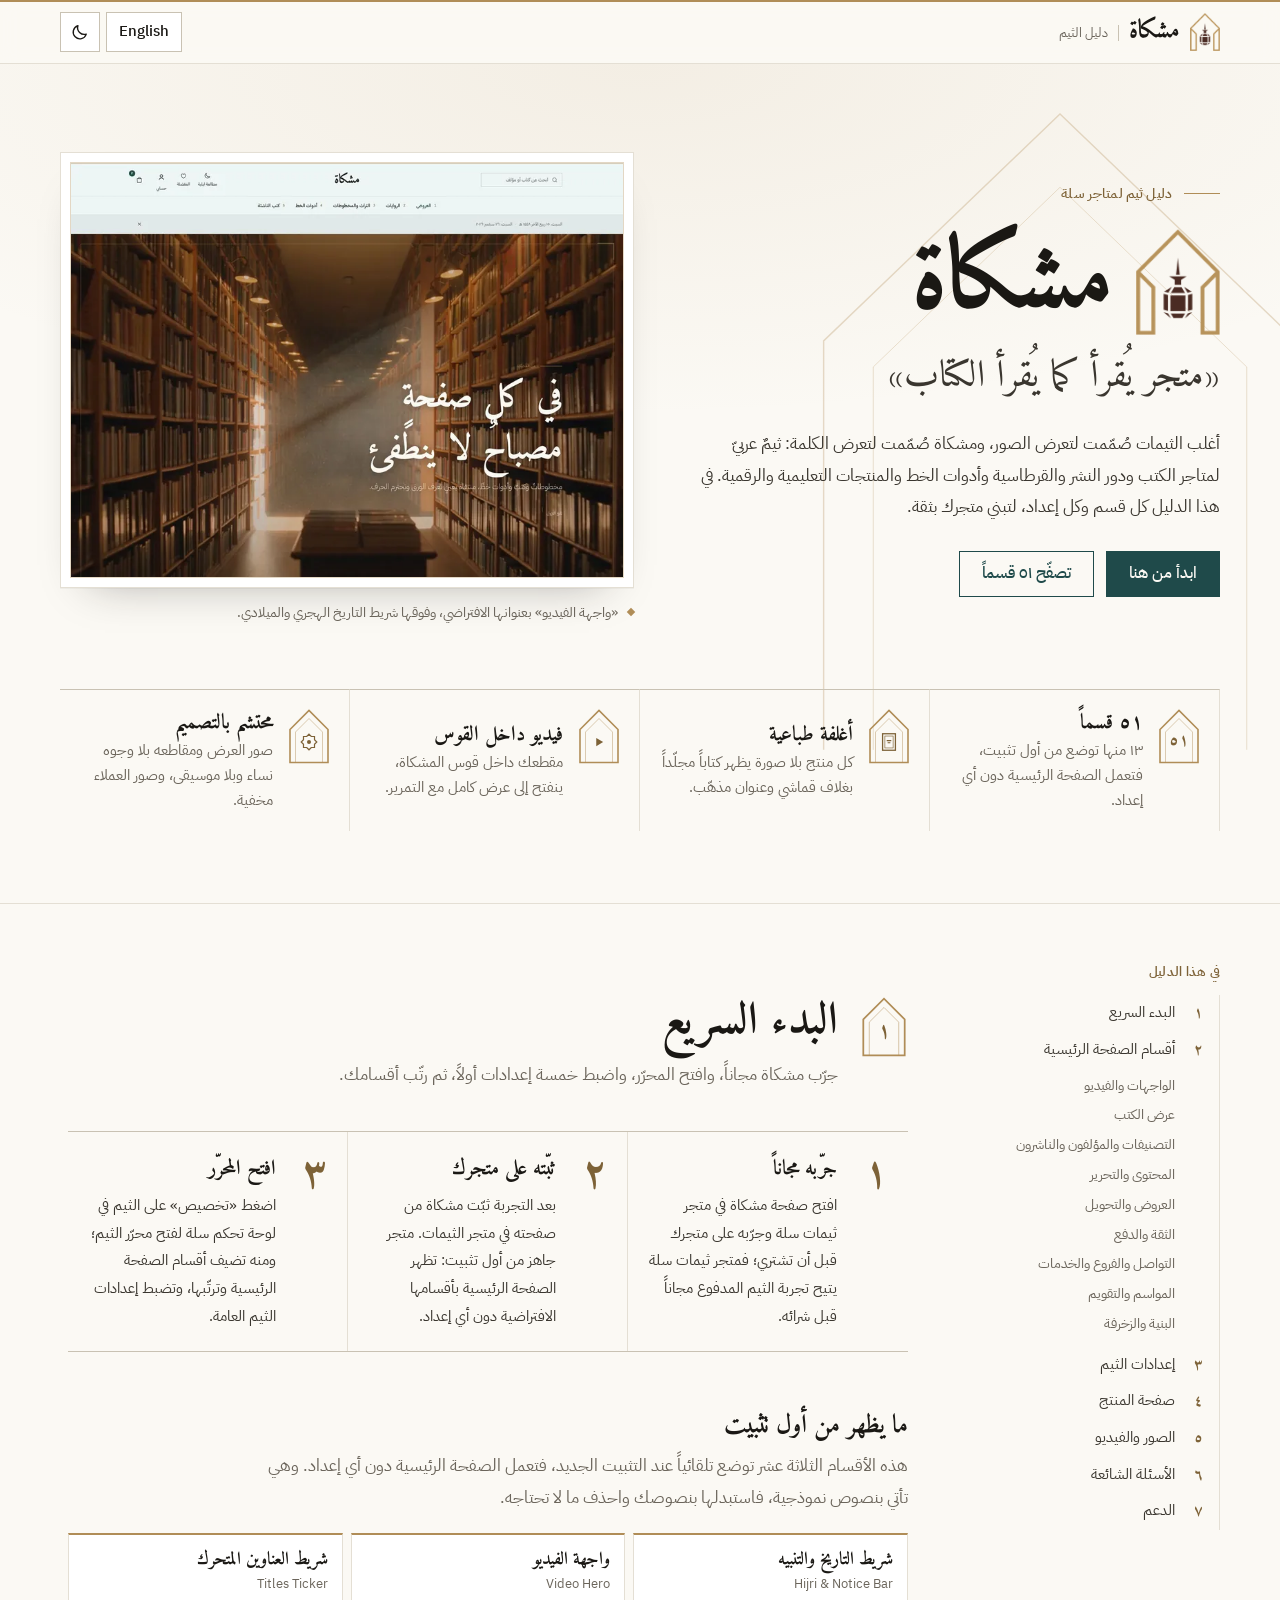
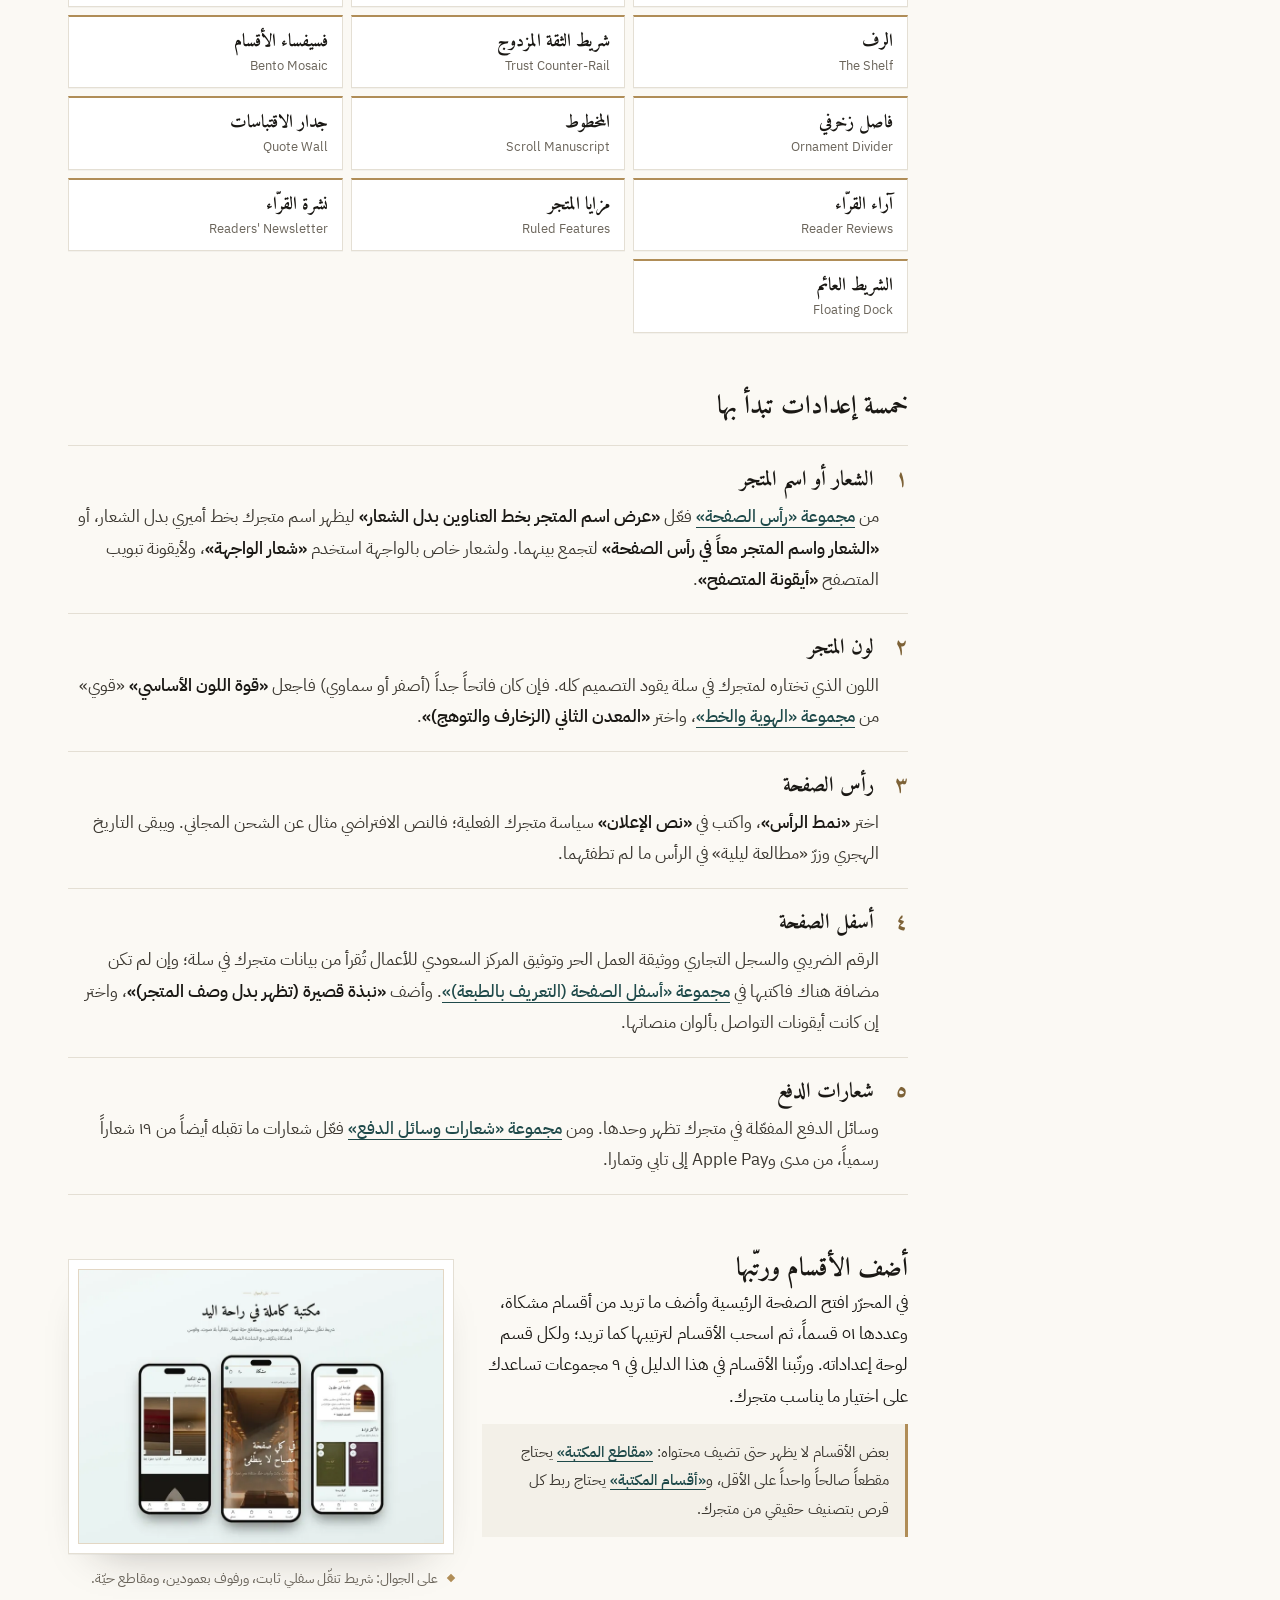
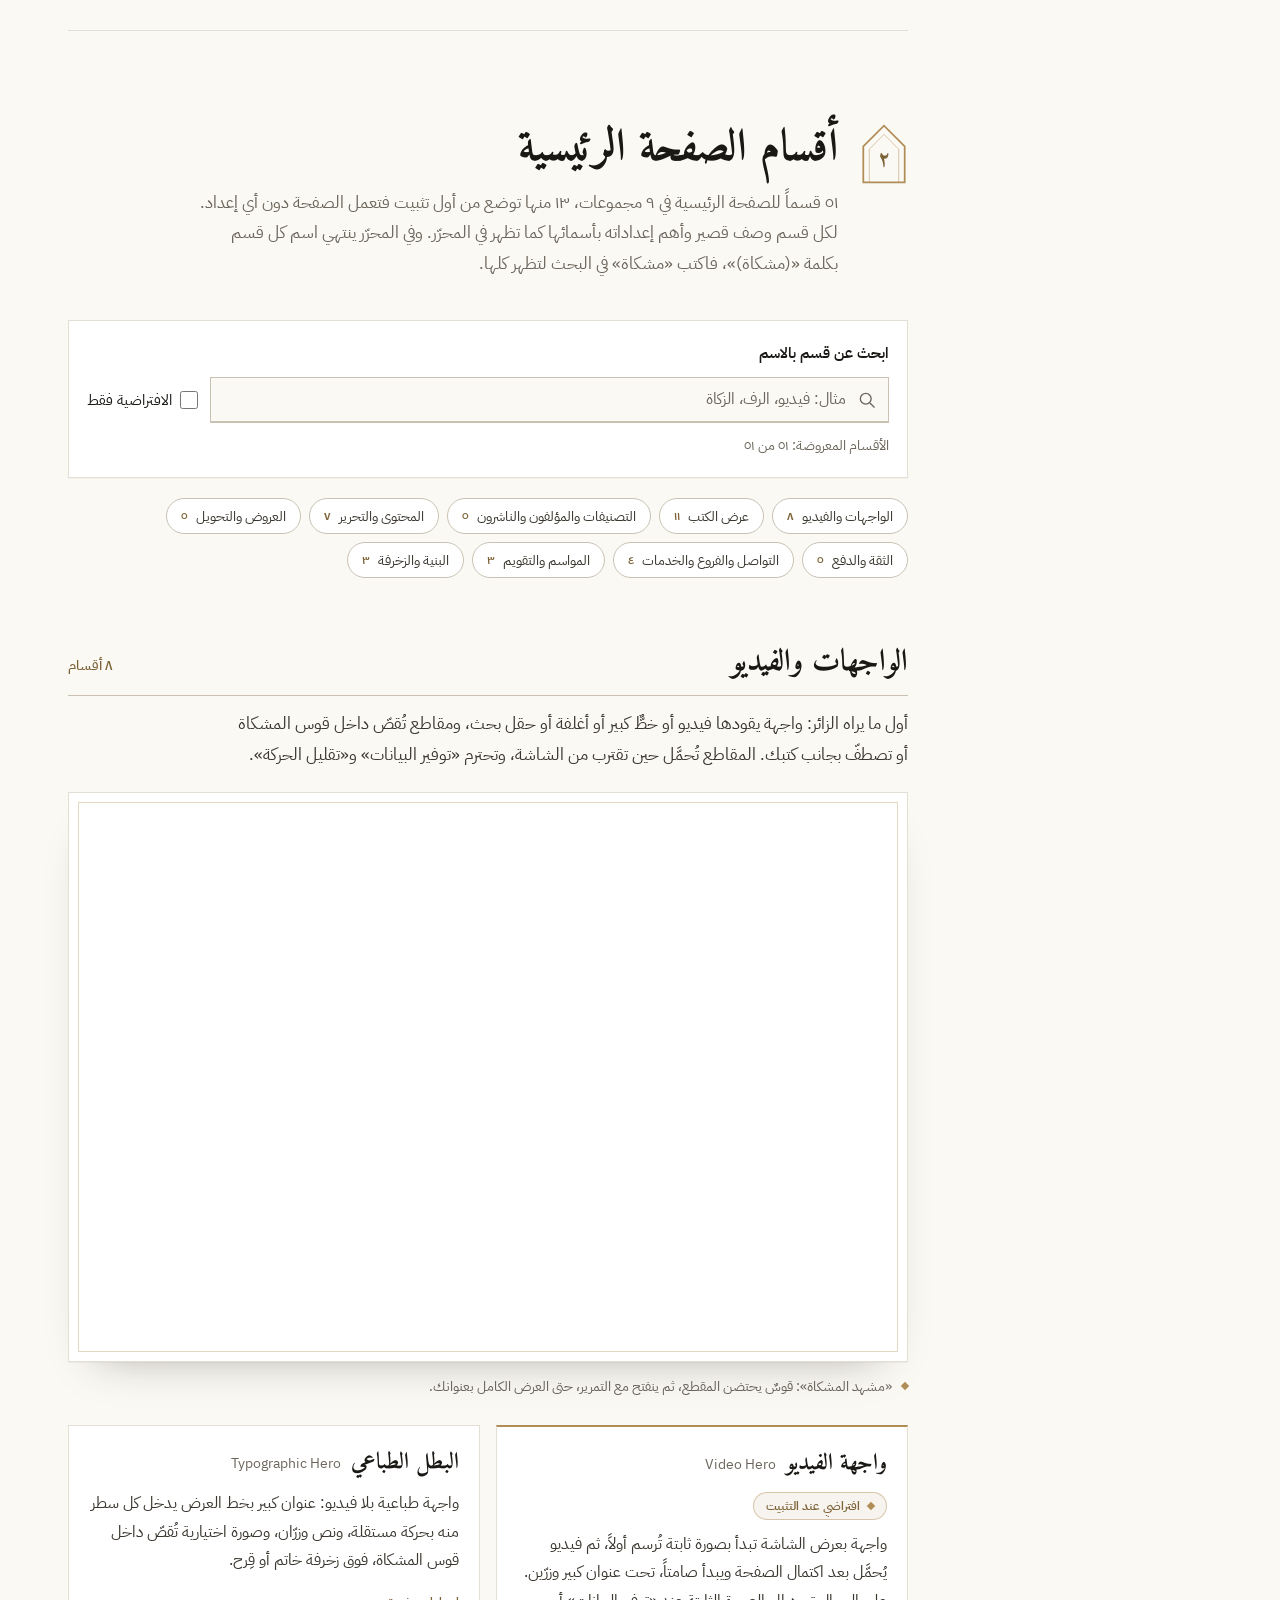
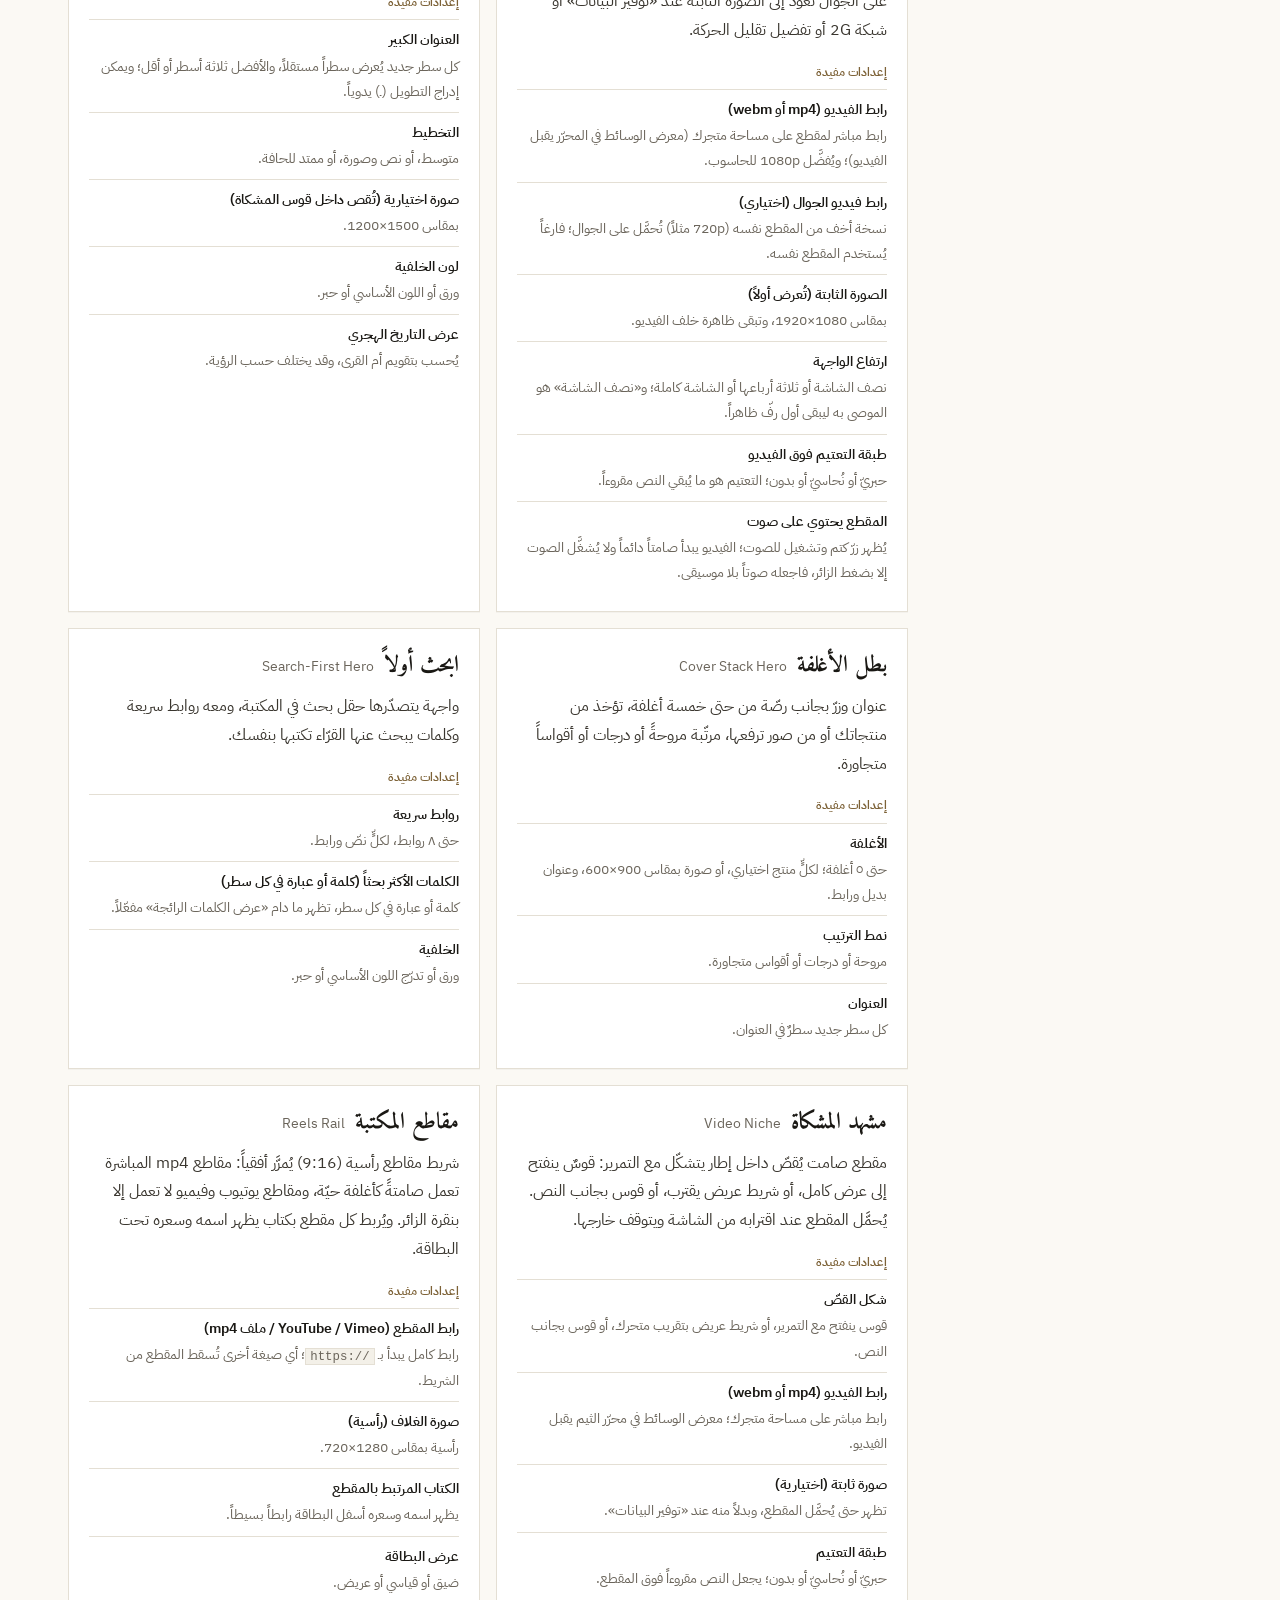
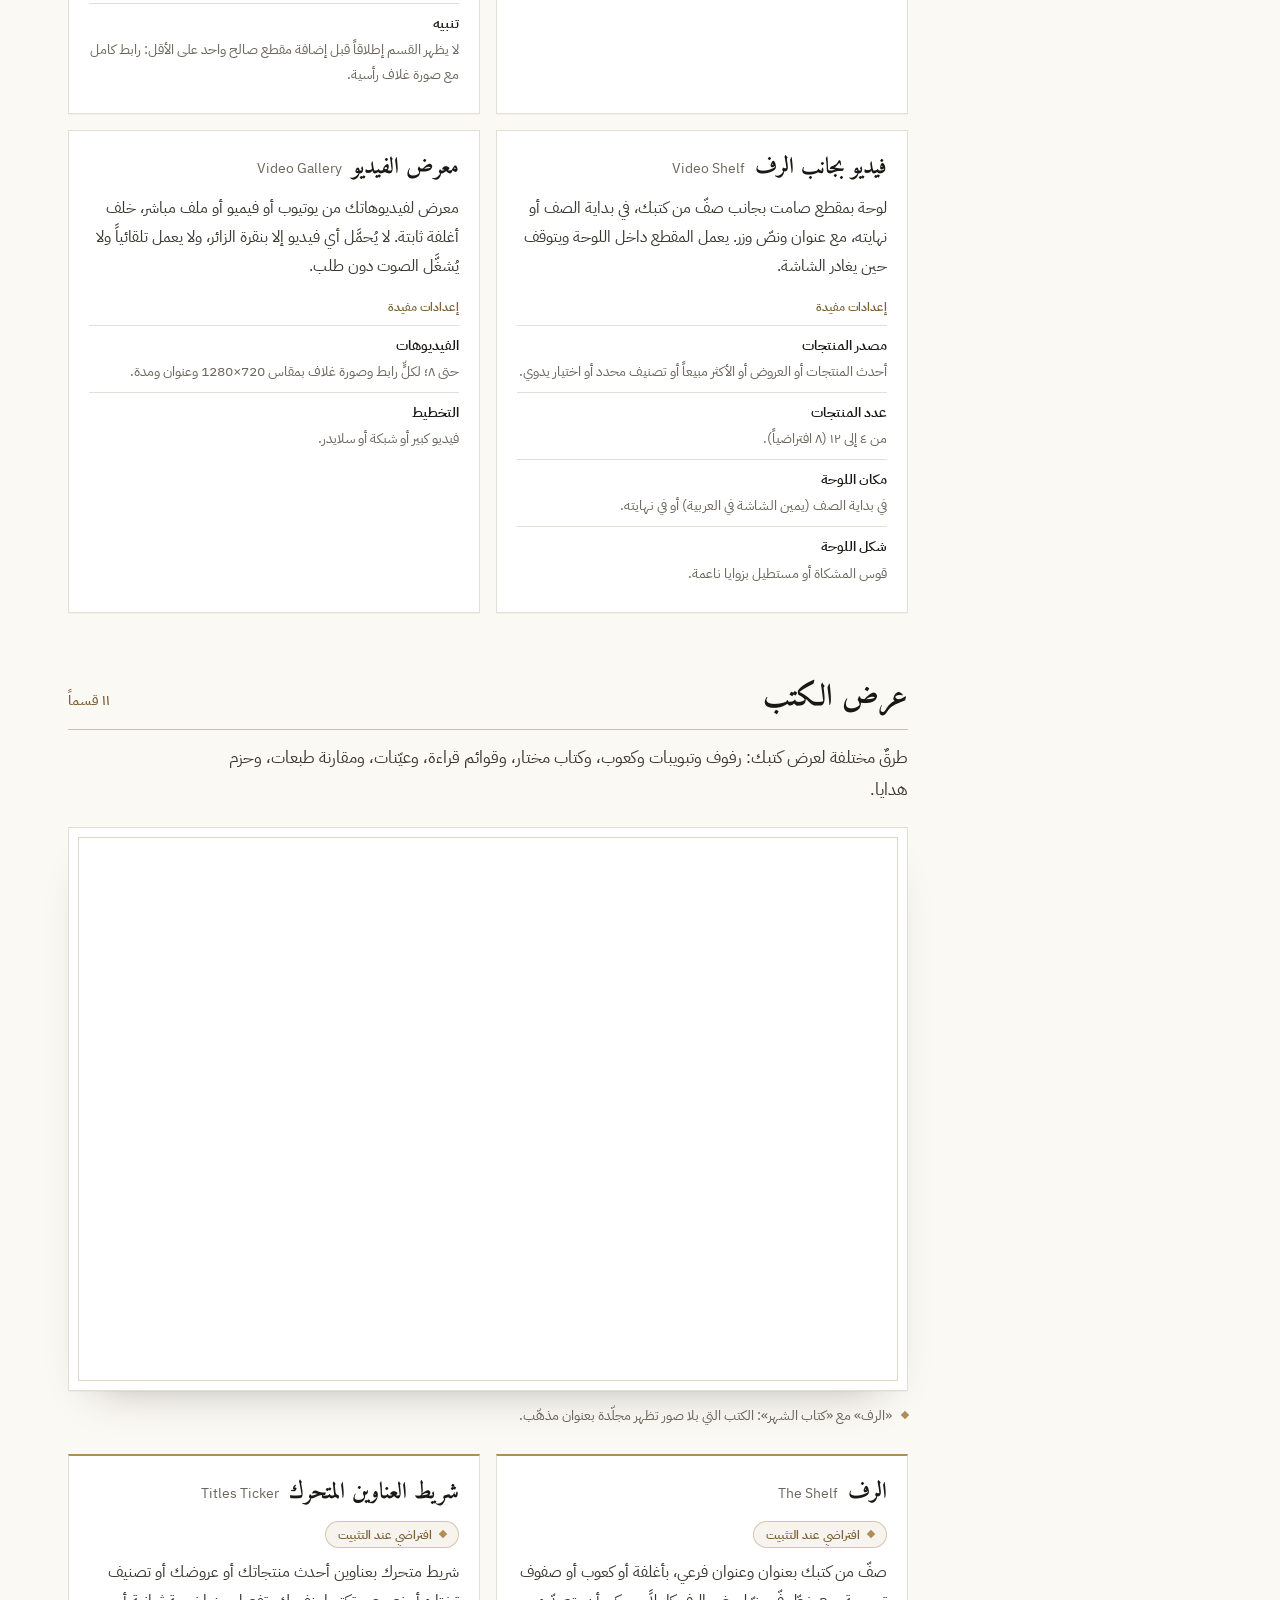
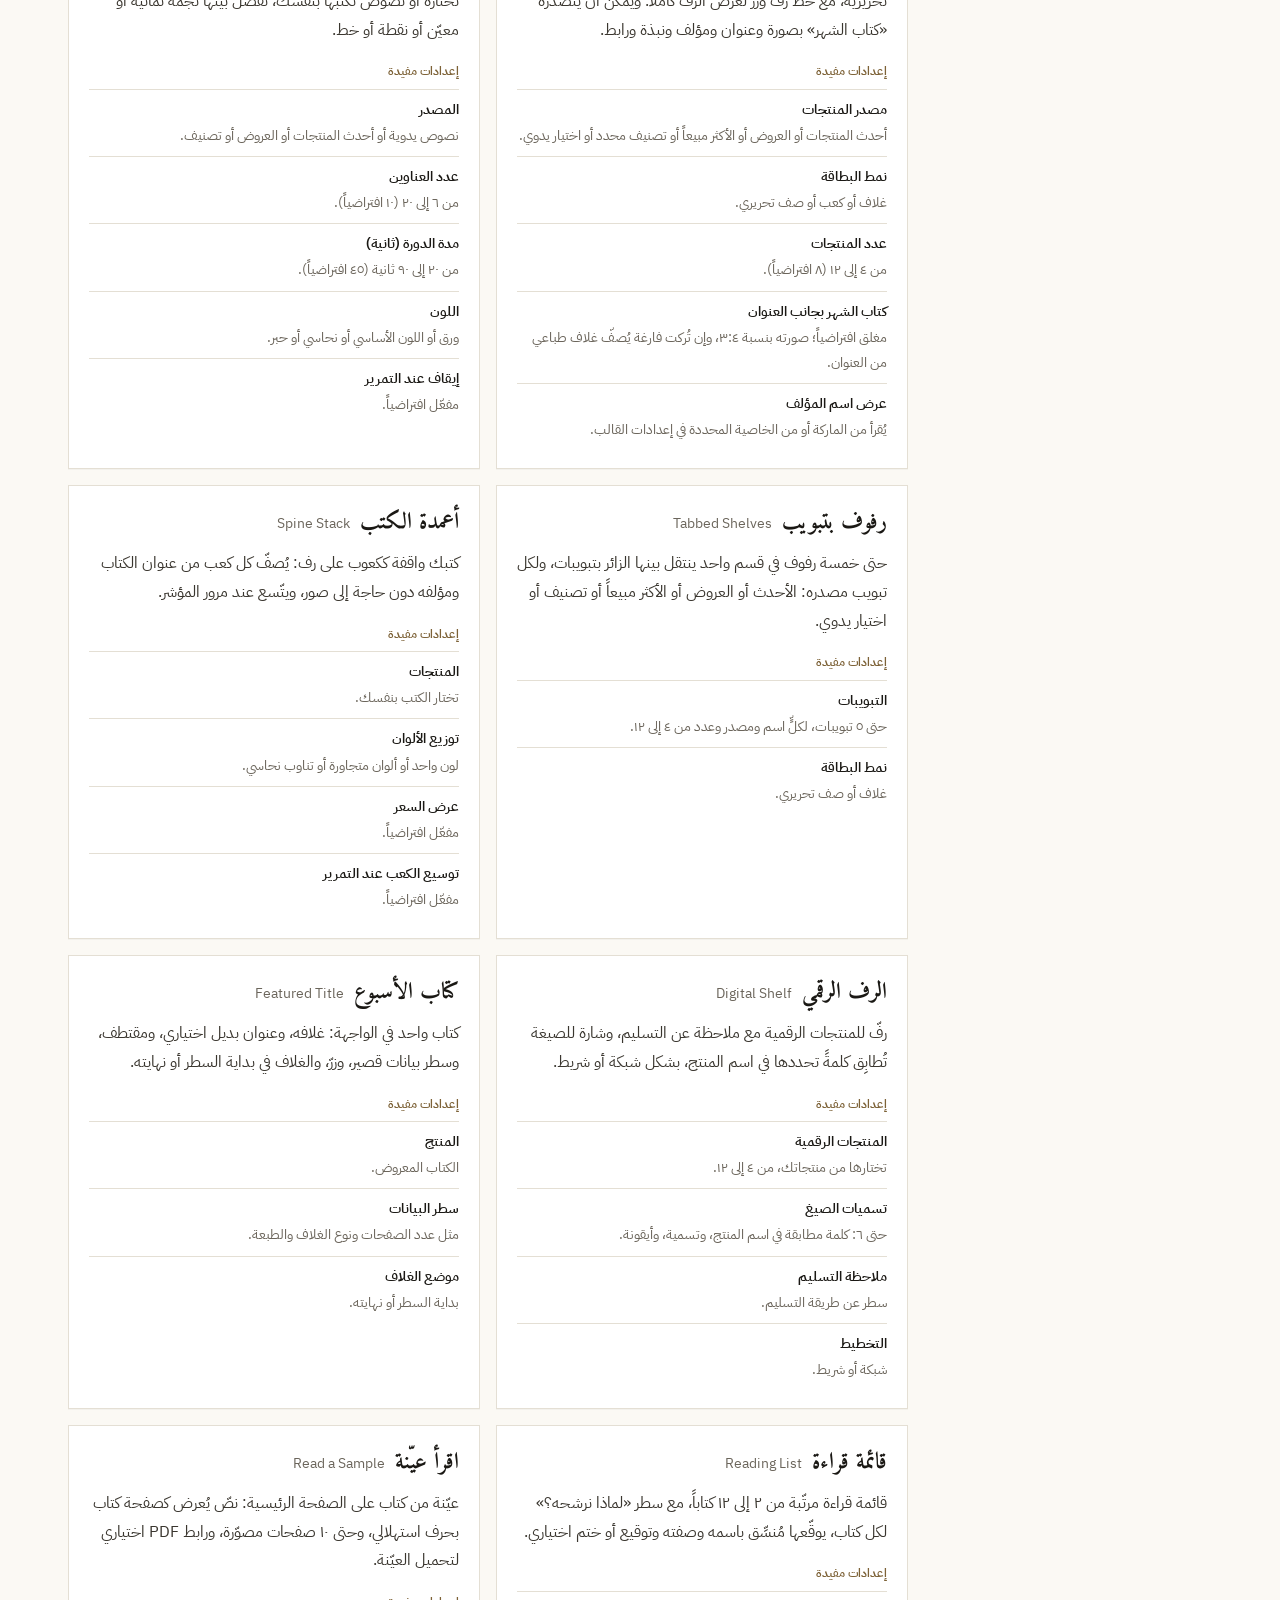
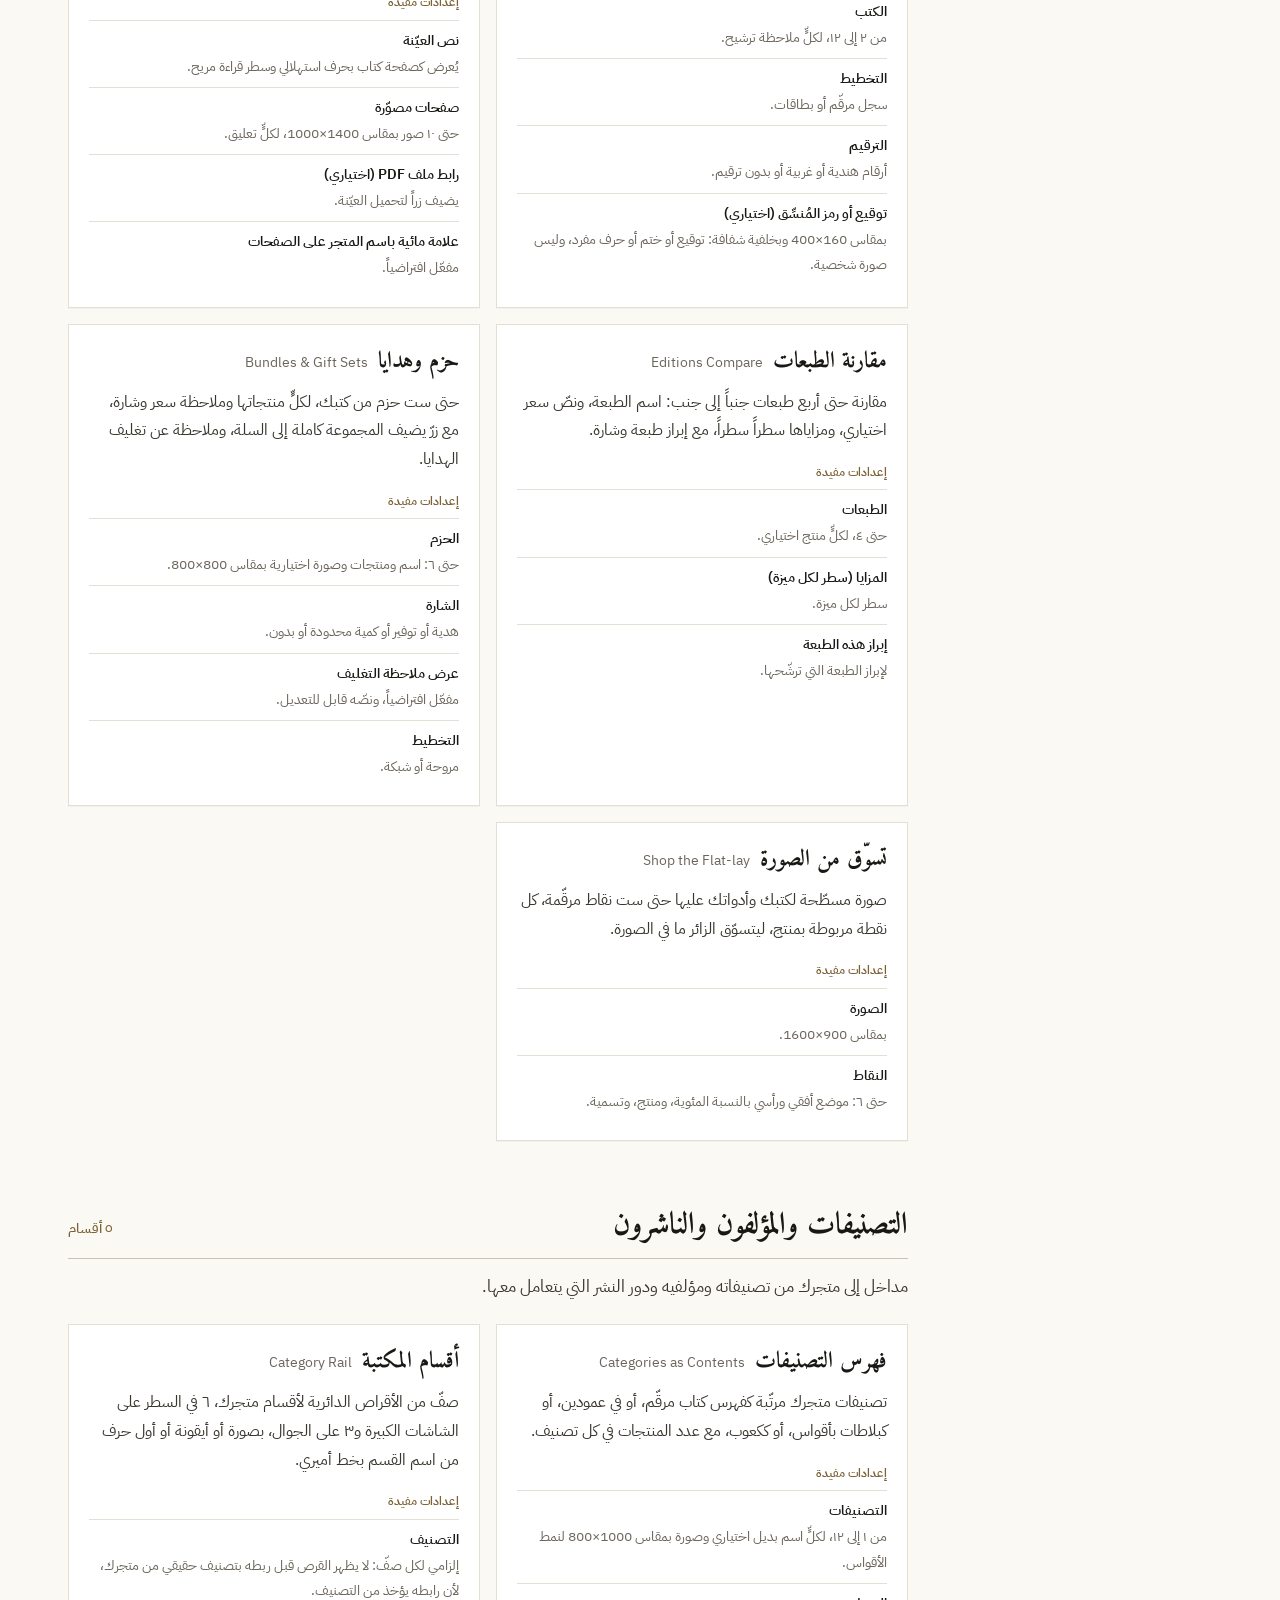
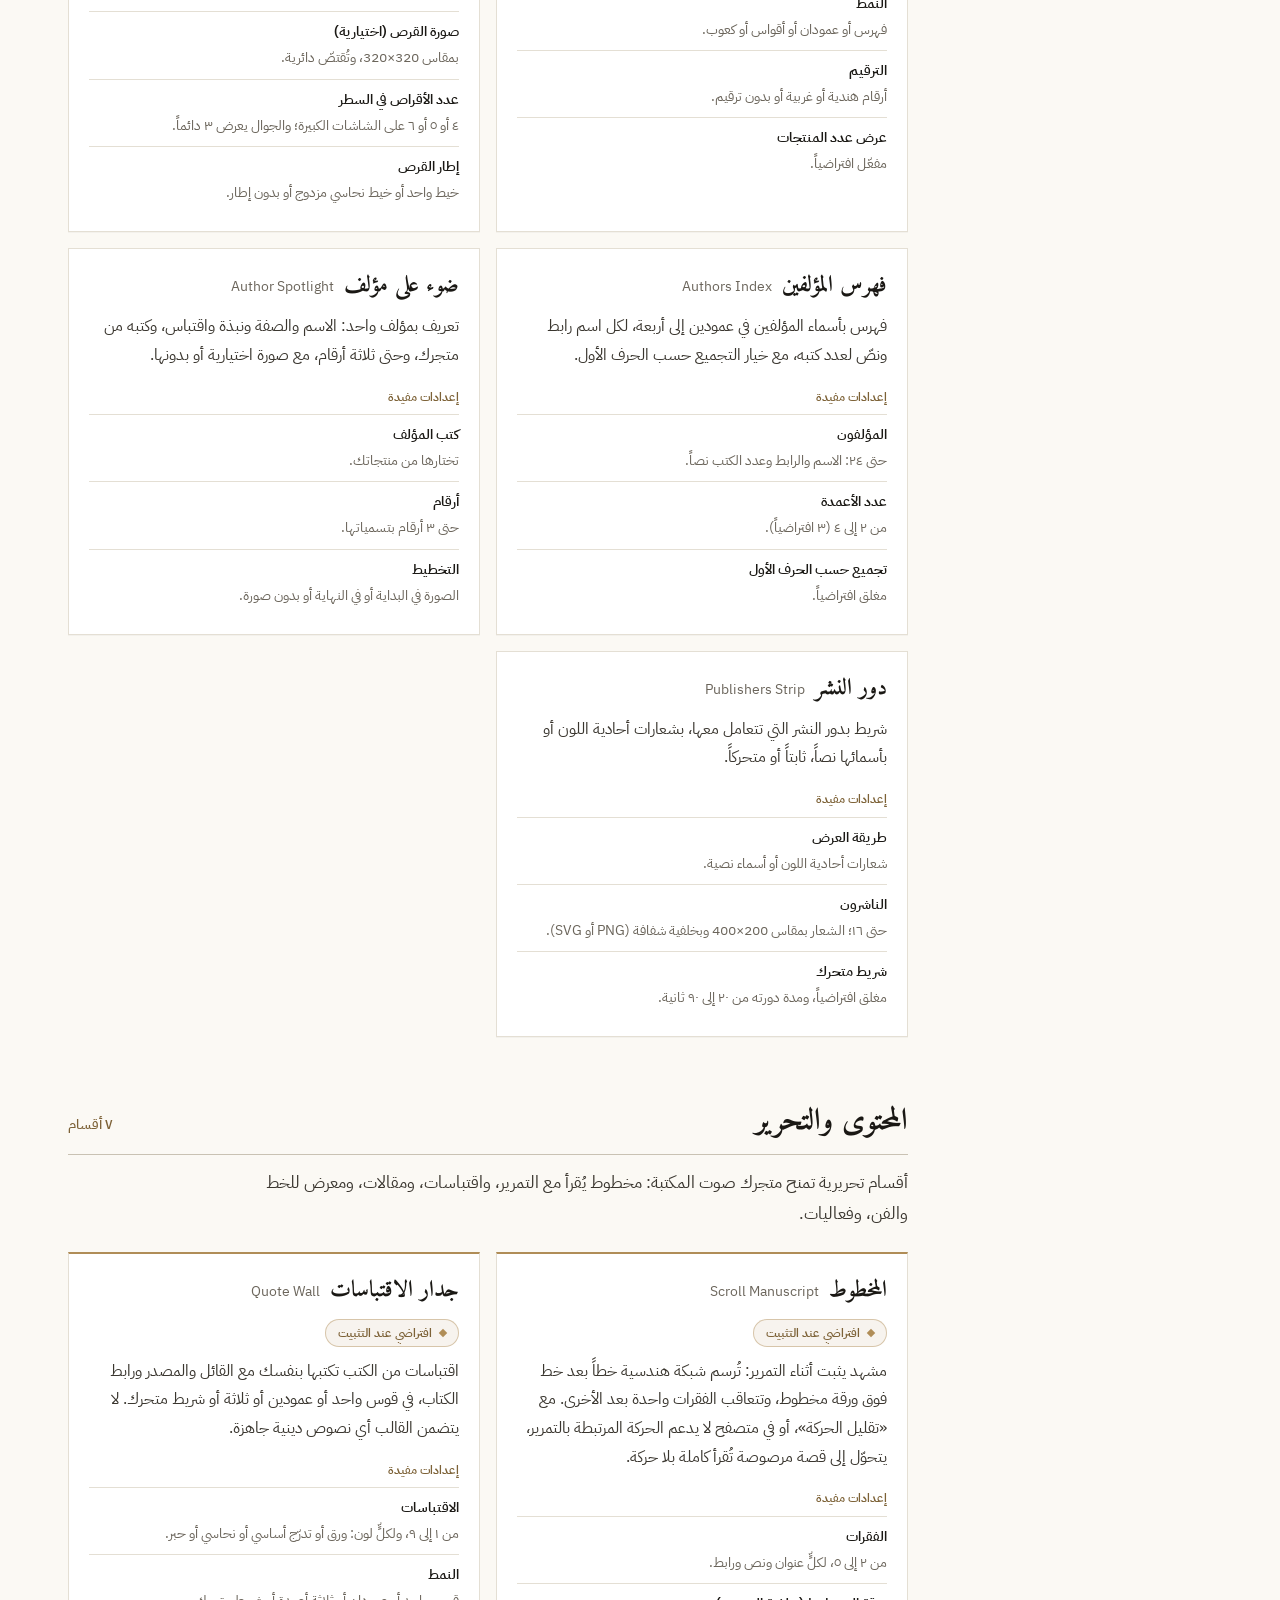
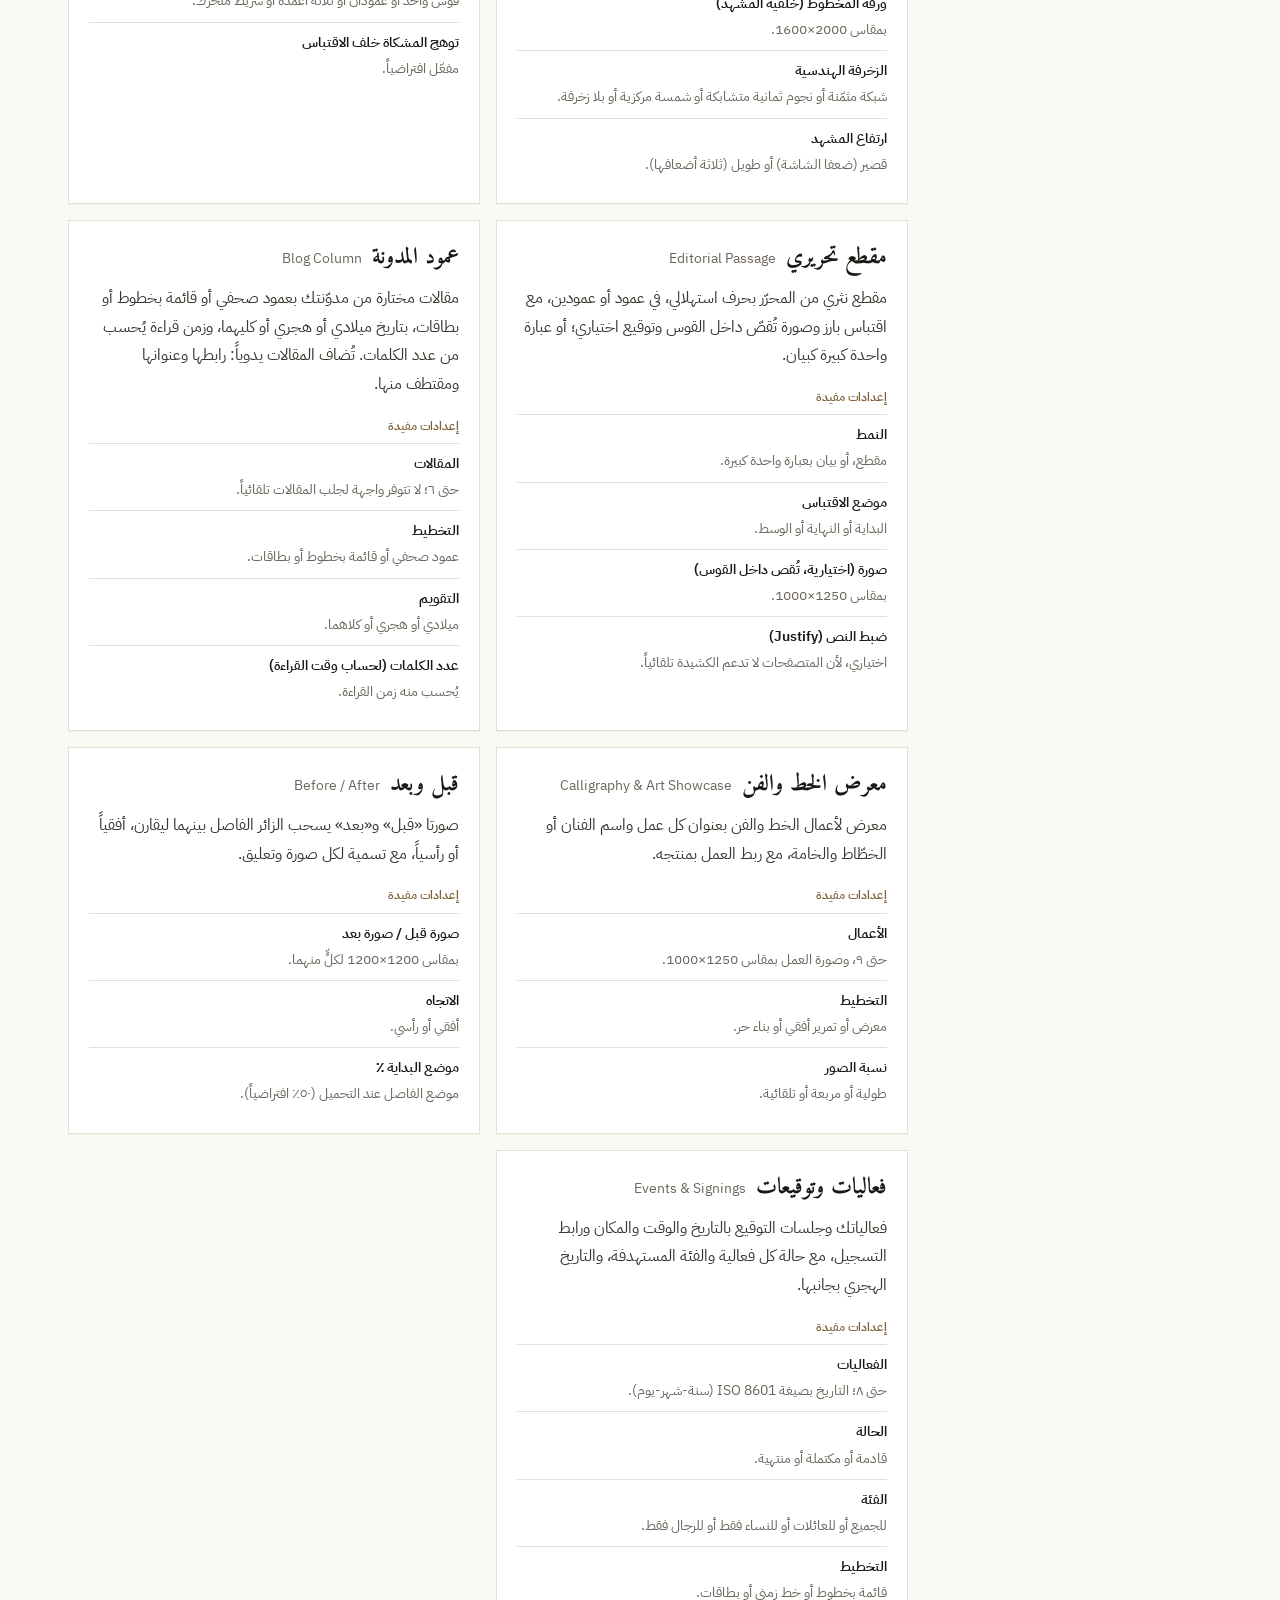
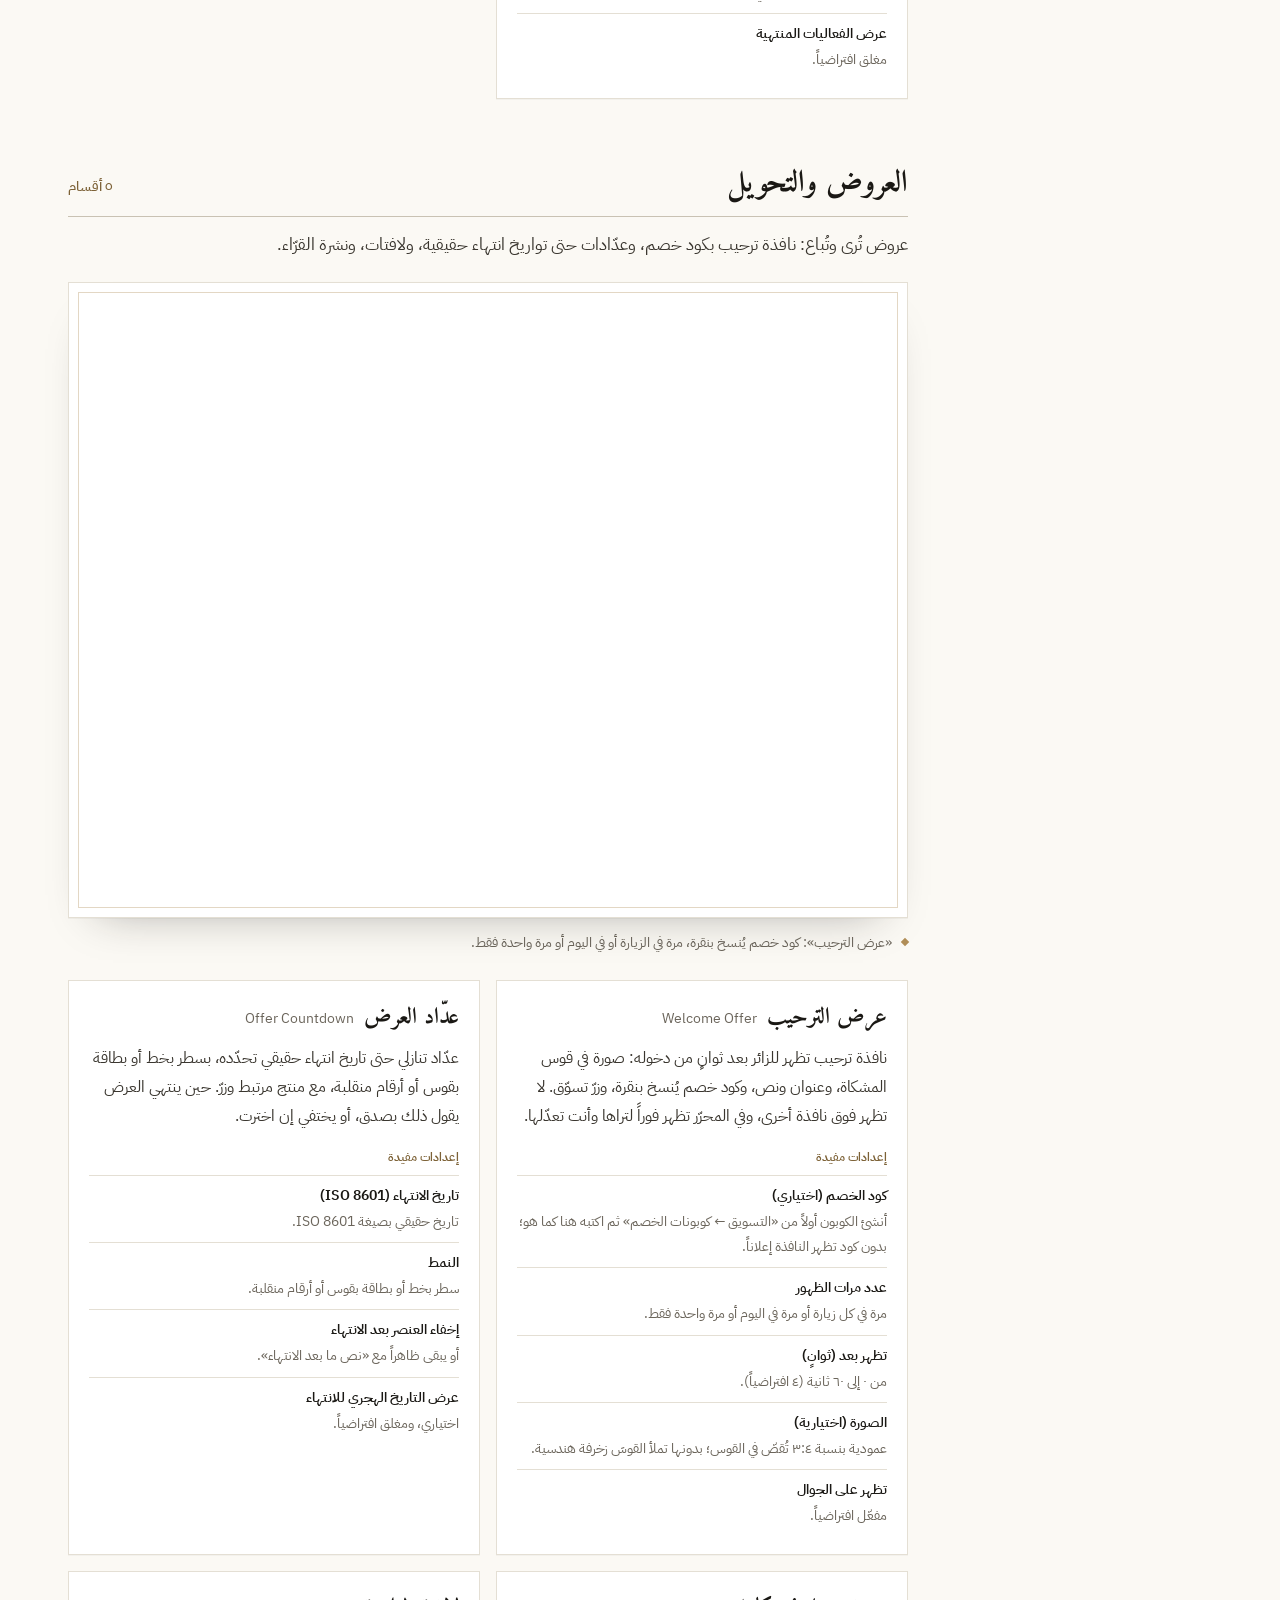
==== commit f81ebc2b: "Founding Day and National Day in the seasons, and the book page as it looks now Both season lists na" ====
--- a/index.html
+++ b/index.html
@@ -61,7 +61,7 @@
     <div class="hero__text">
       <p class="kicker"><span>دليل ثيم لمتاجر سلة</span></p>
       <h1 id="hero-title" class="hero__title"><span class="hero__mark" aria-hidden="true"><img class="only-light" src="assets/img/mark-day-240.png" width="95" height="120" alt=""><img class="only-dark" src="assets/img/mark-night-240.png" width="95" height="120" alt=""></span><span class="hero__name">مشكاة</span></h1>
-      <p class="hero__promise"><span class="promise-words">«<span class="w">متجرٌ</span> <span class="w">يُقرأ</span> <span class="w">كما</span> <span class="w">يُقرأ</span> <span class="w">الكتاب</span>»</span></p>
+      <p class="hero__promise"><span class="promise-words">«<span class="w">متجر</span> <span class="w">يُقرأ</span> <span class="w">كما</span> <span class="w">يُقرأ</span> <span class="w">الكتاب</span>»</span></p>
       
       <p class="hero__lede">أغلب الثيمات صُمّمت لتعرض الصور، ومشكاة صُمّمت لتعرض الكلمة: ثيمٌ عربيّ لمتاجر الكتب ودور النشر والقرطاسية وأدوات الخط والمنتجات التعليمية والرقمية. في هذا الدليل كل قسم وكل إعداد، لتبني متجرك بثقة.</p>
       <p class="hero__actions"><a class="btn btn--primary" href="#quick-start">ابدأ من هنا</a><a class="btn btn--ghost" href="#sections">تصفّح ٥١ قسماً</a></p>
@@ -80,7 +80,7 @@
 <div class="block">
   <h3>ما يظهر من أول تثبيت</h3>
   <p class="block__lede">هذه الأقسام الثلاثة عشر توضع تلقائياً عند التثبيت الجديد، فتعمل الصفحة الرئيسية دون أي إعداد. وهي تأتي بنصوص نموذجية، فاستبدلها بنصوصك واحذف ما لا تحتاجه.</p>
-  <ul class="default-list"><li><a href="#s-hijri-notice-bar"><span class="dl__name">شريط التاريخ والتنبيه (مشكاة)</span><span class="dl__alt" lang="en" dir="ltr">Hijri &amp; Notice Bar (Mishkah)</span></a></li><li><a href="#s-video-hero"><span class="dl__name">واجهة الفيديو (مشكاة)</span><span class="dl__alt" lang="en" dir="ltr">Video Hero (Mishkah)</span></a></li><li><a href="#s-titles-ticker"><span class="dl__name">شريط العناوين المتحرك (مشكاة)</span><span class="dl__alt" lang="en" dir="ltr">Titles Ticker (Mishkah)</span></a></li><li><a href="#s-shelf"><span class="dl__name">الرف (مشكاة)</span><span class="dl__alt" lang="en" dir="ltr">The Shelf (Mishkah)</span></a></li><li><a href="#s-trust-counter-rail"><span class="dl__name">شريط الثقة المزدوج (مشكاة)</span><span class="dl__alt" lang="en" dir="ltr">Trust Counter-Rail (Mishkah)</span></a></li><li><a href="#s-bento-mosaic"><span class="dl__name">فسيفساء الأقسام (مشكاة)</span><span class="dl__alt" lang="en" dir="ltr">Bento Mosaic (Mishkah)</span></a></li><li><a href="#s-ornament-divider"><span class="dl__name">فاصل زخرفي (مشكاة)</span><span class="dl__alt" lang="en" dir="ltr">Ornament Divider (Mishkah)</span></a></li><li><a href="#s-scroll-manuscript"><span class="dl__name">المخطوط (مشكاة)</span><span class="dl__alt" lang="en" dir="ltr">Scroll Manuscript (Mishkah)</span></a></li><li><a href="#s-quote-wall"><span class="dl__name">جدار الاقتباسات (مشكاة)</span><span class="dl__alt" lang="en" dir="ltr">Quote Wall (Mishkah)</span></a></li><li><a href="#s-reader-reviews"><span class="dl__name">آراء القرّاء (مشكاة)</span><span class="dl__alt" lang="en" dir="ltr">Reader Reviews (Mishkah)</span></a></li><li><a href="#s-features-ruled"><span class="dl__name">مزايا المتجر (مشكاة)</span><span class="dl__alt" lang="en" dir="ltr">Ruled Features (Mishkah)</span></a></li><li><a href="#s-newsletter"><span class="dl__name">نشرة القرّاء (مشكاة)</span><span class="dl__alt" lang="en" dir="ltr">Readers&#x27; Newsletter (Mishkah)</span></a></li><li><a href="#s-floating-dock"><span class="dl__name">الشريط العائم (مشكاة)</span><span class="dl__alt" lang="en" dir="ltr">Floating Dock (Mishkah)</span></a></li></ul>
+  <ul class="default-list"><li><a href="#s-hijri-notice-bar"><span class="dl__name">شريط التاريخ والتنبيه</span><span class="dl__alt" lang="en" dir="ltr">Hijri &amp; Notice Bar</span></a></li><li><a href="#s-video-hero"><span class="dl__name">واجهة الفيديو</span><span class="dl__alt" lang="en" dir="ltr">Video Hero</span></a></li><li><a href="#s-titles-ticker"><span class="dl__name">شريط العناوين المتحرك</span><span class="dl__alt" lang="en" dir="ltr">Titles Ticker</span></a></li><li><a href="#s-shelf"><span class="dl__name">الرف</span><span class="dl__alt" lang="en" dir="ltr">The Shelf</span></a></li><li><a href="#s-trust-counter-rail"><span class="dl__name">شريط الثقة المزدوج</span><span class="dl__alt" lang="en" dir="ltr">Trust Counter-Rail</span></a></li><li><a href="#s-bento-mosaic"><span class="dl__name">فسيفساء الأقسام</span><span class="dl__alt" lang="en" dir="ltr">Bento Mosaic</span></a></li><li><a href="#s-ornament-divider"><span class="dl__name">فاصل زخرفي</span><span class="dl__alt" lang="en" dir="ltr">Ornament Divider</span></a></li><li><a href="#s-scroll-manuscript"><span class="dl__name">المخطوط</span><span class="dl__alt" lang="en" dir="ltr">Scroll Manuscript</span></a></li><li><a href="#s-quote-wall"><span class="dl__name">جدار الاقتباسات</span><span class="dl__alt" lang="en" dir="ltr">Quote Wall</span></a></li><li><a href="#s-reader-reviews"><span class="dl__name">آراء القرّاء</span><span class="dl__alt" lang="en" dir="ltr">Reader Reviews</span></a></li><li><a href="#s-features-ruled"><span class="dl__name">مزايا المتجر</span><span class="dl__alt" lang="en" dir="ltr">Ruled Features</span></a></li><li><a href="#s-newsletter"><span class="dl__name">نشرة القرّاء</span><span class="dl__alt" lang="en" dir="ltr">Readers&#x27; Newsletter</span></a></li><li><a href="#s-floating-dock"><span class="dl__name">الشريط العائم</span><span class="dl__alt" lang="en" dir="ltr">Floating Dock</span></a></li></ul>
 </div>
 <div class="block">
   <h3>خمسة إعدادات تبدأ بها</h3>
@@ -90,10 +90,10 @@
   <div>
     <h3>أضف الأقسام ورتّبها</h3>
     <p>في المحرّر افتح الصفحة الرئيسية وأضف ما تريد من أقسام مشكاة، وعددها ٥١ قسماً، ثم اسحب الأقسام لترتيبها كما تريد؛ ولكل قسم لوحة إعداداته. ورتّبنا الأقسام في هذا الدليل في ٩ مجموعات تساعدك على اختيار ما يناسب متجرك.</p>
-    <p class="tip">بعض الأقسام لا يظهر حتى تضيف محتواه: <a class="xref" href="#s-reels-rail">«مقاطع المكتبة (مشكاة)»</a> يحتاج مقطعاً صالحاً واحداً على الأقل، و<a class="xref" href="#s-category-rail">«أقسام المكتبة (مشكاة)»</a> يحتاج ربط كل قرص بتصنيف حقيقي من متجرك.</p>
+    <p class="tip">بعض الأقسام لا يظهر حتى تضيف محتواه: <a class="xref" href="#s-reels-rail">«مقاطع المكتبة»</a> يحتاج مقطعاً صالحاً واحداً على الأقل، و<a class="xref" href="#s-category-rail">«أقسام المكتبة»</a> يحتاج ربط كل قرص بتصنيف حقيقي من متجرك.</p>
   </div>
   <figure class="figure figure--compact"><div class="figure__frame"><picture><source type="image/webp" srcset="assets/img/on-the-phone-800.webp 800w, assets/img/on-the-phone-1400.webp 1400w" sizes="(min-width: 1100px) 420px, calc(100vw - 32px)"><img class="figure__img" src="assets/img/on-the-phone-1200.jpg" width="1200" height="900" alt="ثلاث شاشات جوال: شريط «مقاطع المكتبة»، وواجهة الفيديو بعنوان كبير، ورفّ بأغلفة مجلّدة، وأسفل كلٍّ منها شريط تنقّل ثابت" loading="lazy" decoding="async"></picture></div><figcaption>على الجوال: شريط تنقّل سفلي ثابت، ورفوف بعمودين، ومقاطع حيّة.</figcaption></figure>
-</div></section><section class="chapter chapter--sections" id="sections" aria-labelledby="sections-title"><header class="chapter__head"><span class="chapter__num" aria-hidden="true"><svg class="arch" viewBox="0 0 44 56" aria-hidden="true" focusable="false"><path d="M3 54.5V21.5L22 2.5l19 19v33z" fill="none" stroke="currentColor" stroke-width="1.6" stroke-linejoin="miter"/><path d="M8.5 54.5V24L22 10.5 35.5 24v30.5" fill="none" stroke="currentColor" stroke-width=".8" opacity=".55"/></svg><span>٢</span></span><div class="chapter__titles"><h2 id="sections-title">أقسام الصفحة الرئيسية</h2><p class="chapter__lede">٥١ قسماً للصفحة الرئيسية في ٩ مجموعات، ١٣ منها توضع من أول تثبيت فتعمل الصفحة دون أي إعداد. لكل قسم وصف قصير وأهم إعداداته بأسمائها كما تظهر في المحرّر.</p></div></header><div class="filter" role="search">
+</div></section><section class="chapter chapter--sections" id="sections" aria-labelledby="sections-title"><header class="chapter__head"><span class="chapter__num" aria-hidden="true"><svg class="arch" viewBox="0 0 44 56" aria-hidden="true" focusable="false"><path d="M3 54.5V21.5L22 2.5l19 19v33z" fill="none" stroke="currentColor" stroke-width="1.6" stroke-linejoin="miter"/><path d="M8.5 54.5V24L22 10.5 35.5 24v30.5" fill="none" stroke="currentColor" stroke-width=".8" opacity=".55"/></svg><span>٢</span></span><div class="chapter__titles"><h2 id="sections-title">أقسام الصفحة الرئيسية</h2><p class="chapter__lede">٥١ قسماً للصفحة الرئيسية في ٩ مجموعات، ١٣ منها توضع من أول تثبيت فتعمل الصفحة دون أي إعداد. لكل قسم وصف قصير وأهم إعداداته بأسمائها كما تظهر في المحرّر. وفي المحرّر ينتهي اسم كل قسم بكلمة «(مشكاة)»، فاكتب «مشكاة» في البحث لتظهر كلها.</p></div></header><div class="filter" role="search">
   <label class="filter__label" for="sec-filter">ابحث عن قسم بالاسم</label>
   <div class="filter__row">
     <div class="filter__field"><svg class="i" viewBox="0 0 24 24" aria-hidden="true" focusable="false"><circle cx="10.5" cy="10.5" r="6.5" fill="none" stroke="currentColor" stroke-width="1.6"/><path d="M15.5 15.5 21 21" stroke="currentColor" stroke-width="1.6"/></svg><input id="sec-filter" type="search" placeholder="مثال: فيديو، الرف، الزكاة" autocomplete="off" spellcheck="false" aria-describedby="sec-status"></div>
@@ -103,19 +103,19 @@
 </div>
 <p id="sec-empty" class="filter__empty" hidden>لا يوجد قسم بهذا الاسم. جرّب كلمة أخرى، مثل «فيديو» أو «رف» أو «عرض».</p>
 <nav class="chips" aria-label="مجموعات الأقسام"><ul><li><a href="#g-heroes">الواجهات والفيديو<span class="chip__count">٨</span></a></li><li><a href="#g-books">عرض الكتب<span class="chip__count">١١</span></a></li><li><a href="#g-browse">التصنيفات والمؤلفون والناشرون<span class="chip__count">٥</span></a></li><li><a href="#g-editorial">المحتوى والتحرير<span class="chip__count">٧</span></a></li><li><a href="#g-offers">العروض والتحويل<span class="chip__count">٥</span></a></li><li><a href="#g-trust">الثقة والدفع<span class="chip__count">٥</span></a></li><li><a href="#g-contact">التواصل والفروع والخدمات<span class="chip__count">٤</span></a></li><li><a href="#g-seasons">المواسم والتقويم<span class="chip__count">٣</span></a></li><li><a href="#g-structure">البنية والزخرفة<span class="chip__count">٣</span></a></li></ul></nav>
-<section class="group" id="g-heroes" aria-labelledby="g-heroes-title"><div class="group__head"><h3 id="g-heroes-title">الواجهات والفيديو</h3><p class="group__count">٨ أقسام</p></div><p class="group__intro">أول ما يراه الزائر: واجهة يقودها فيديو أو خطٌّ كبير أو أغلفة أو حقل بحث، ومقاطع تُقصّ داخل قوس المشكاة أو تصطفّ بجانب كتبك. المقاطع تُحمَّل حين تقترب من الشاشة، وتحترم «توفير البيانات» و«تقليل الحركة».</p><figure class="figure group__figure"><div class="figure__frame"><picture><source type="image/webp" srcset="assets/img/video-niche-steps-800.webp 800w, assets/img/video-niche-steps-1120.webp 1120w" sizes="(min-width: 1100px) 820px, calc(100vw - 32px)"><img class="figure__img" src="assets/img/video-niche-steps-1120.jpg" width="1120" height="750" alt="ثلاث شاشات جوال تُظهر مقطعاً داخل قوس المشكاة ينفتح تدريجياً حتى يملأ الشاشة مع التمرير" loading="lazy" decoding="async"></picture></div><figcaption>«مشهد المشكاة»: قوسٌ يحتضن المقطع، ثم ينفتح مع التمرير، حتى العرض الكامل بعنوانك.</figcaption></figure><div class="sec-grid"><article class="sec sec--default" id="s-video-hero" data-names="واجهة الفيديو (مشكاة)|Video Hero (Mishkah)|video hero" data-default="1" aria-labelledby="s-video-hero-title"><header class="sec__head"><h4 class="sec__title" id="s-video-hero-title">واجهة الفيديو (مشكاة)</h4><p class="sec__alt" lang="en" dir="ltr">Video Hero (Mishkah)</p><p class="badge-row"><span class="badge">افتراضي عند التثبيت</span></p></header><p class="sec__desc">واجهة بعرض الشاشة تبدأ بصورة ثابتة تُرسم أولاً، ثم فيديو يُحمَّل بعد اكتمال الصفحة ويبدأ صامتاً، تحت عنوان كبير وزرّين. على الجوال تعود إلى الصورة الثابتة عند «توفير البيانات» أو شبكة 2G أو تفضيل تقليل الحركة.</p><p class="keys__label">إعدادات مفيدة</p><dl class="keys"><div class="key"><dt>رابط الفيديو (mp4 أو webm)</dt><dd>رابط مباشر لمقطع على مساحة متجرك (معرض الوسائط في المحرّر يقبل الفيديو)؛ ويُفضَّل 1080p للحاسوب.</dd></div><div class="key"><dt>رابط فيديو الجوال (اختياري)</dt><dd>نسخة أخف من المقطع نفسه (720p مثلاً) تُحمَّل على الجوال؛ فارغاً يُستخدم المقطع نفسه.</dd></div><div class="key"><dt>الصورة الثابتة (تُعرض أولاً)</dt><dd>بمقاس <span class="num" dir="ltr">1920×1080</span>، وتبقى ظاهرة خلف الفيديو.</dd></div><div class="key"><dt>ارتفاع الواجهة</dt><dd>نصف الشاشة أو ثلاثة أرباعها أو الشاشة كاملة؛ و«نصف الشاشة» هو الموصى به ليبقى أول رفّ ظاهراً.</dd></div><div class="key"><dt>طبقة التعتيم فوق الفيديو</dt><dd>حبريّ أو نُحاسيّ أو بدون؛ التعتيم هو ما يُبقي النص مقروءاً.</dd></div><div class="key"><dt>المقطع يحتوي على صوت</dt><dd>يُظهر زرّ كتم وتشغيل للصوت؛ الفيديو يبدأ صامتاً دائماً ولا يُشغَّل الصوت إلا بضغط الزائر، فاجعله صوتاً بلا موسيقى.</dd></div></dl></article><article class="sec" id="s-hero-type" data-names="البطل الطباعي (مشكاة)|Typographic Hero (Mishkah)|hero type" data-default="0" aria-labelledby="s-hero-type-title"><header class="sec__head"><h4 class="sec__title" id="s-hero-type-title">البطل الطباعي (مشكاة)</h4><p class="sec__alt" lang="en" dir="ltr">Typographic Hero (Mishkah)</p></header><p class="sec__desc">واجهة طباعية بلا فيديو: عنوان كبير بخط العرض يدخل كل سطر منه بحركة مستقلة، ونص وزرّان، وصورة اختيارية تُقصّ داخل قوس المشكاة، فوق زخرفة خاتم أو قِرح.</p><p class="keys__label">إعدادات مفيدة</p><dl class="keys"><div class="key"><dt>العنوان الكبير</dt><dd>كل سطر جديد يُعرض سطراً مستقلاً، والأفضل ثلاثة أسطر أو أقل؛ ويمكن إدراج التطويل (ـ) يدوياً.</dd></div><div class="key"><dt>التخطيط</dt><dd>متوسط، أو نص وصورة، أو ممتد للحافة.</dd></div><div class="key"><dt>صورة اختيارية (تُقص داخل قوس المشكاة)</dt><dd>بمقاس <span class="num" dir="ltr">1200×1500</span>.</dd></div><div class="key"><dt>لون الخلفية</dt><dd>ورق أو اللون الأساسي أو حبر.</dd></div><div class="key"><dt>عرض التاريخ الهجري</dt><dd>يُحسب بتقويم أم القرى، وقد يختلف حسب الرؤية.</dd></div></dl></article><article class="sec" id="s-hero-cover-stack" data-names="بطل الأغلفة (مشكاة)|Cover Stack Hero (Mishkah)|hero cover stack" data-default="0" aria-labelledby="s-hero-cover-stack-title"><header class="sec__head"><h4 class="sec__title" id="s-hero-cover-stack-title">بطل الأغلفة (مشكاة)</h4><p class="sec__alt" lang="en" dir="ltr">Cover Stack Hero (Mishkah)</p></header><p class="sec__desc">عنوان وزرّ بجانب رصّة من حتى خمسة أغلفة، تؤخذ من منتجاتك أو من صور ترفعها، مرتّبة مروحةً أو درجات أو أقواساً متجاورة.</p><p class="keys__label">إعدادات مفيدة</p><dl class="keys"><div class="key"><dt>الأغلفة</dt><dd>حتى ٥ أغلفة؛ لكلٍّ منتج اختياري، أو صورة بمقاس <span class="num" dir="ltr">600×900</span>، وعنوان بديل ورابط.</dd></div><div class="key"><dt>نمط الترتيب</dt><dd>مروحة أو درجات أو أقواس متجاورة.</dd></div><div class="key"><dt>العنوان</dt><dd>كل سطر جديد سطرٌ في العنوان.</dd></div></dl></article><article class="sec" id="s-search-hero" data-names="ابحث أولاً (مشكاة)|Search-First Hero (Mishkah)|search hero" data-default="0" aria-labelledby="s-search-hero-title"><header class="sec__head"><h4 class="sec__title" id="s-search-hero-title">ابحث أولاً (مشكاة)</h4><p class="sec__alt" lang="en" dir="ltr">Search-First Hero (Mishkah)</p></header><p class="sec__desc">واجهة يتصدّرها حقل بحث في المكتبة، ومعه روابط سريعة وكلمات يبحث عنها القرّاء تكتبها بنفسك.</p><p class="keys__label">إعدادات مفيدة</p><dl class="keys"><div class="key"><dt>روابط سريعة</dt><dd>حتى ٨ روابط، لكلٍّ نصّ ورابط.</dd></div><div class="key"><dt>الكلمات الأكثر بحثاً (كلمة أو عبارة في كل سطر)</dt><dd>كلمة أو عبارة في كل سطر، تظهر ما دام «عرض الكلمات الرائجة» مفعّلاً.</dd></div><div class="key"><dt>الخلفية</dt><dd>ورق أو تدرّج اللون الأساسي أو حبر.</dd></div></dl></article><article class="sec" id="s-video-niche" data-names="مشهد المشكاة (مشكاة)|Video Niche (Mishkah)|video niche" data-default="0" aria-labelledby="s-video-niche-title"><header class="sec__head"><h4 class="sec__title" id="s-video-niche-title">مشهد المشكاة (مشكاة)</h4><p class="sec__alt" lang="en" dir="ltr">Video Niche (Mishkah)</p></header><p class="sec__desc">مقطع صامت يُقصّ داخل إطار يتشكّل مع التمرير: قوسٌ ينفتح إلى عرض كامل، أو شريط عريض يقترب، أو قوس بجانب النص. يُحمَّل المقطع عند اقترابه من الشاشة ويتوقف خارجها.</p><p class="keys__label">إعدادات مفيدة</p><dl class="keys"><div class="key"><dt>شكل القصّ</dt><dd>قوس ينفتح مع التمرير، أو شريط عريض بتقريب متحرك، أو قوس بجانب النص.</dd></div><div class="key"><dt>رابط الفيديو (mp4 أو webm)</dt><dd>رابط مباشر على مساحة متجرك؛ معرض الوسائط في محرّر الثيم يقبل الفيديو.</dd></div><div class="key"><dt>صورة ثابتة (اختيارية)</dt><dd>تظهر حتى يُحمَّل المقطع، وبدلاً منه عند «توفير البيانات».</dd></div><div class="key"><dt>طبقة التعتيم</dt><dd>حبريّ أو نُحاسيّ أو بدون؛ يجعل النص مقروءاً فوق المقطع.</dd></div></dl></article><article class="sec" id="s-reels-rail" data-names="مقاطع المكتبة (مشكاة)|Reels Rail (Mishkah)|reels rail" data-default="0" aria-labelledby="s-reels-rail-title"><header class="sec__head"><h4 class="sec__title" id="s-reels-rail-title">مقاطع المكتبة (مشكاة)</h4><p class="sec__alt" lang="en" dir="ltr">Reels Rail (Mishkah)</p></header><p class="sec__desc">شريط مقاطع رأسية (9:16) يُمرَّر أفقياً: مقاطع mp4 المباشرة تعمل صامتةً كأغلفة حيّة، ومقاطع يوتيوب وفيميو لا تعمل إلا بنقرة الزائر. ويُربط كل مقطع بكتاب يظهر اسمه وسعره تحت البطاقة.</p><p class="keys__label">إعدادات مفيدة</p><dl class="keys"><div class="key"><dt>رابط المقطع (YouTube / Vimeo / ملف mp4)</dt><dd>رابط كامل يبدأ بـ <code dir="ltr">https://</code>؛ أي صيغة أخرى تُسقط المقطع من الشريط.</dd></div><div class="key"><dt>صورة الغلاف (رأسية)</dt><dd>رأسية بمقاس <span class="num" dir="ltr">720×1280</span>.</dd></div><div class="key"><dt>الكتاب المرتبط بالمقطع</dt><dd>يظهر اسمه وسعره أسفل البطاقة رابطاً بسيطاً.</dd></div><div class="key"><dt>عرض البطاقة</dt><dd>ضيق أو قياسي أو عريض.</dd></div><div class="key"><dt>تنبيه</dt><dd>لا يظهر القسم إطلاقاً قبل إضافة مقطع صالح واحد على الأقل: رابط كامل مع صورة غلاف رأسية.</dd></div></dl></article><article class="sec" id="s-video-shelf" data-names="فيديو بجانب الرف (مشكاة)|Video Shelf (Mishkah)|video shelf" data-default="0" aria-labelledby="s-video-shelf-title"><header class="sec__head"><h4 class="sec__title" id="s-video-shelf-title">فيديو بجانب الرف (مشكاة)</h4><p class="sec__alt" lang="en" dir="ltr">Video Shelf (Mishkah)</p></header><p class="sec__desc">لوحة بمقطع صامت بجانب صفّ من كتبك، في بداية الصف أو نهايته، مع عنوان ونصّ وزر. يعمل المقطع داخل اللوحة ويتوقف حين يغادر الشاشة.</p><p class="keys__label">إعدادات مفيدة</p><dl class="keys"><div class="key"><dt>مصدر المنتجات</dt><dd>أحدث المنتجات أو العروض أو الأكثر مبيعاً أو تصنيف محدد أو اختيار يدوي.</dd></div><div class="key"><dt>عدد المنتجات</dt><dd>من ٤ إلى ١٢ (٨ افتراضياً).</dd></div><div class="key"><dt>مكان اللوحة</dt><dd>في بداية الصف (يمين الشاشة في العربية) أو في نهايته.</dd></div><div class="key"><dt>شكل اللوحة</dt><dd>قوس المشكاة أو مستطيل بزوايا ناعمة.</dd></div></dl></article><article class="sec" id="s-video-gallery" data-names="معرض الفيديو (مشكاة)|Video Gallery (Mishkah)|video gallery" data-default="0" aria-labelledby="s-video-gallery-title"><header class="sec__head"><h4 class="sec__title" id="s-video-gallery-title">معرض الفيديو (مشكاة)</h4><p class="sec__alt" lang="en" dir="ltr">Video Gallery (Mishkah)</p></header><p class="sec__desc">معرض لفيديوهاتك من يوتيوب أو فيميو أو ملف مباشر، خلف أغلفة ثابتة. لا يُحمَّل أي فيديو إلا بنقرة الزائر، ولا يعمل تلقائياً ولا يُشغَّل الصوت دون طلب.</p><p class="keys__label">إعدادات مفيدة</p><dl class="keys"><div class="key"><dt>الفيديوهات</dt><dd>حتى ٨؛ لكلٍّ رابط وصورة غلاف بمقاس <span class="num" dir="ltr">1280×720</span> وعنوان ومدة.</dd></div><div class="key"><dt>التخطيط</dt><dd>فيديو كبير أو شبكة أو سلايدر.</dd></div></dl></article></div></section><section class="group" id="g-books" aria-labelledby="g-books-title"><div class="group__head"><h3 id="g-books-title">عرض الكتب</h3><p class="group__count">١١ قسماً</p></div><p class="group__intro">طرقٌ مختلفة لعرض كتبك: رفوف وتبويبات وكعوب، وكتاب مختار، وقوائم قراءة، وعيّنات، ومقارنة طبعات، وحزم هدايا.</p><figure class="figure group__figure"><div class="figure__frame"><picture><source type="image/webp" srcset="assets/img/shelf-bound-covers-800.webp 800w, assets/img/shelf-bound-covers-1400.webp 1400w" sizes="(min-width: 1100px) 820px, calc(100vw - 32px)"><img class="figure__img" src="assets/img/shelf-bound-covers-1200.jpg" width="1200" height="795" alt="رفّ «الأكثر قراءة» بأغلفة قماشية ملوّنة بعناوين مذهّبة، يتصدّره «كتاب الشهر» بصورة داخل قوس" loading="lazy" decoding="async"></picture></div><figcaption>«الرف» مع «كتاب الشهر»: الكتب التي بلا صور تظهر مجلّدة بعنوان مذهّب.</figcaption></figure><div class="sec-grid"><article class="sec sec--default" id="s-shelf" data-names="الرف (مشكاة)|The Shelf (Mishkah)|shelf" data-default="1" aria-labelledby="s-shelf-title"><header class="sec__head"><h4 class="sec__title" id="s-shelf-title">الرف (مشكاة)</h4><p class="sec__alt" lang="en" dir="ltr">The Shelf (Mishkah)</p><p class="badge-row"><span class="badge">افتراضي عند التثبيت</span></p></header><p class="sec__desc">صفّ من كتبك بعنوان وعنوان فرعي، بأغلفة أو كعوب أو صفوف تحريرية، مع خطّ رفّ وزرّ لعرض الرف كاملاً. ويمكن أن يتصدّره «كتاب الشهر» بصورة وعنوان ومؤلف ونبذة ورابط.</p><p class="keys__label">إعدادات مفيدة</p><dl class="keys"><div class="key"><dt>مصدر المنتجات</dt><dd>أحدث المنتجات أو العروض أو الأكثر مبيعاً أو تصنيف محدد أو اختيار يدوي.</dd></div><div class="key"><dt>نمط البطاقة</dt><dd>غلاف أو كعب أو صف تحريري.</dd></div><div class="key"><dt>عدد المنتجات</dt><dd>من ٤ إلى ١٢ (٨ افتراضياً).</dd></div><div class="key"><dt>كتاب الشهر بجانب العنوان</dt><dd>مغلق افتراضياً؛ صورته بنسبة ٣:٤، وإن تُركت فارغة يُصفّ غلاف طباعي من العنوان.</dd></div><div class="key"><dt>عرض اسم المؤلف</dt><dd>يُقرأ من الماركة أو من الخاصية المحددة في إعدادات القالب.</dd></div></dl></article><article class="sec sec--default" id="s-titles-ticker" data-names="شريط العناوين المتحرك (مشكاة)|Titles Ticker (Mishkah)|titles ticker" data-default="1" aria-labelledby="s-titles-ticker-title"><header class="sec__head"><h4 class="sec__title" id="s-titles-ticker-title">شريط العناوين المتحرك (مشكاة)</h4><p class="sec__alt" lang="en" dir="ltr">Titles Ticker (Mishkah)</p><p class="badge-row"><span class="badge">افتراضي عند التثبيت</span></p></header><p class="sec__desc">شريط متحرك بعناوين أحدث منتجاتك أو عروضك أو تصنيف تختاره أو نصوص تكتبها بنفسك، تفصل بينها نجمة ثمانية أو معيّن أو نقطة أو خط.</p><p class="keys__label">إعدادات مفيدة</p><dl class="keys"><div class="key"><dt>المصدر</dt><dd>نصوص يدوية أو أحدث المنتجات أو العروض أو تصنيف.</dd></div><div class="key"><dt>عدد العناوين</dt><dd>من ٦ إلى ٢٠ (١٠ افتراضياً).</dd></div><div class="key"><dt>مدة الدورة (ثانية)</dt><dd>من ٢٠ إلى ٩٠ ثانية (٤٥ افتراضياً).</dd></div><div class="key"><dt>اللون</dt><dd>ورق أو اللون الأساسي أو نحاسي أو حبر.</dd></div><div class="key"><dt>إيقاف عند التمرير</dt><dd>مفعّل افتراضياً.</dd></div></dl></article><article class="sec" id="s-tabbed-shelves" data-names="رفوف بتبويب (مشكاة)|Tabbed Shelves (Mishkah)|tabbed shelves" data-default="0" aria-labelledby="s-tabbed-shelves-title"><header class="sec__head"><h4 class="sec__title" id="s-tabbed-shelves-title">رفوف بتبويب (مشكاة)</h4><p class="sec__alt" lang="en" dir="ltr">Tabbed Shelves (Mishkah)</p></header><p class="sec__desc">حتى خمسة رفوف في قسم واحد ينتقل بينها الزائر بتبويبات، ولكل تبويب مصدره: الأحدث أو العروض أو الأكثر مبيعاً أو تصنيف أو اختيار يدوي.</p><p class="keys__label">إعدادات مفيدة</p><dl class="keys"><div class="key"><dt>التبويبات</dt><dd>حتى ٥ تبويبات، لكلٍّ اسم ومصدر وعدد من ٤ إلى ١٢.</dd></div><div class="key"><dt>نمط البطاقة</dt><dd>غلاف أو صف تحريري.</dd></div></dl></article><article class="sec" id="s-spine-stack" data-names="أعمدة الكتب (مشكاة)|Spine Stack (Mishkah)|spine stack" data-default="0" aria-labelledby="s-spine-stack-title"><header class="sec__head"><h4 class="sec__title" id="s-spine-stack-title">أعمدة الكتب (مشكاة)</h4><p class="sec__alt" lang="en" dir="ltr">Spine Stack (Mishkah)</p></header><p class="sec__desc">كتبك واقفة ككعوب على رف: يُصفّ كل كعب من عنوان الكتاب ومؤلفه دون حاجة إلى صور، ويتّسع عند مرور المؤشر.</p><p class="keys__label">إعدادات مفيدة</p><dl class="keys"><div class="key"><dt>المنتجات</dt><dd>تختار الكتب بنفسك.</dd></div><div class="key"><dt>توزيع الألوان</dt><dd>لون واحد أو ألوان متجاورة أو تناوب نحاسي.</dd></div><div class="key"><dt>عرض السعر</dt><dd>مفعّل افتراضياً.</dd></div><div class="key"><dt>توسيع الكعب عند التمرير</dt><dd>مفعّل افتراضياً.</dd></div></dl></article><article class="sec" id="s-digital-shelf" data-names="الرف الرقمي (مشكاة)|Digital Shelf (Mishkah)|digital shelf" data-default="0" aria-labelledby="s-digital-shelf-title"><header class="sec__head"><h4 class="sec__title" id="s-digital-shelf-title">الرف الرقمي (مشكاة)</h4><p class="sec__alt" lang="en" dir="ltr">Digital Shelf (Mishkah)</p></header><p class="sec__desc">رفّ للمنتجات الرقمية مع ملاحظة عن التسليم، وشارة للصيغة تُطابِق كلمةً تحددها في اسم المنتج، بشكل شبكة أو شريط.</p><p class="keys__label">إعدادات مفيدة</p><dl class="keys"><div class="key"><dt>المنتجات الرقمية</dt><dd>تختارها من منتجاتك، من ٤ إلى ١٢.</dd></div><div class="key"><dt>تسميات الصيغ</dt><dd>حتى ٦: كلمة مطابقة في اسم المنتج، وتسمية، وأيقونة.</dd></div><div class="key"><dt>ملاحظة التسليم</dt><dd>سطر عن طريقة التسليم.</dd></div><div class="key"><dt>التخطيط</dt><dd>شبكة أو شريط.</dd></div></dl></article><article class="sec" id="s-featured-title" data-names="كتاب الأسبوع (مشكاة)|Featured Title (Mishkah)|featured title" data-default="0" aria-labelledby="s-featured-title-title"><header class="sec__head"><h4 class="sec__title" id="s-featured-title-title">كتاب الأسبوع (مشكاة)</h4><p class="sec__alt" lang="en" dir="ltr">Featured Title (Mishkah)</p></header><p class="sec__desc">كتاب واحد في الواجهة: غلافه، وعنوان بديل اختياري، ومقتطف، وسطر بيانات قصير، وزرّ، والغلاف في بداية السطر أو نهايته.</p><p class="keys__label">إعدادات مفيدة</p><dl class="keys"><div class="key"><dt>المنتج</dt><dd>الكتاب المعروض.</dd></div><div class="key"><dt>سطر البيانات</dt><dd>مثل عدد الصفحات ونوع الغلاف والطبعة.</dd></div><div class="key"><dt>موضع الغلاف</dt><dd>بداية السطر أو نهايته.</dd></div></dl></article><article class="sec" id="s-reading-list" data-names="قائمة قراءة (مشكاة)|Reading List (Mishkah)|reading list" data-default="0" aria-labelledby="s-reading-list-title"><header class="sec__head"><h4 class="sec__title" id="s-reading-list-title">قائمة قراءة (مشكاة)</h4><p class="sec__alt" lang="en" dir="ltr">Reading List (Mishkah)</p></header><p class="sec__desc">قائمة قراءة مرتّبة من ٢ إلى ١٢ كتاباً، مع سطر «لماذا نرشحه؟» لكل كتاب، يوقّعها مُنسِّق باسمه وصفته وتوقيع أو ختم اختياري.</p><p class="keys__label">إعدادات مفيدة</p><dl class="keys"><div class="key"><dt>الكتب</dt><dd>من ٢ إلى ١٢، لكلٍّ ملاحظة ترشيح.</dd></div><div class="key"><dt>التخطيط</dt><dd>سجل مرقّم أو بطاقات.</dd></div><div class="key"><dt>الترقيم</dt><dd>أرقام هندية أو غربية أو بدون ترقيم.</dd></div><div class="key"><dt>توقيع أو رمز المُنسِّق (اختياري)</dt><dd>بمقاس <span class="num" dir="ltr">400×160</span> وبخلفية شفافة: توقيع أو ختم أو حرف مفرد، وليس صورة شخصية.</dd></div></dl></article><article class="sec" id="s-sample-reader" data-names="اقرأ عيّنة (مشكاة)|Read a Sample (Mishkah)|sample reader" data-default="0" aria-labelledby="s-sample-reader-title"><header class="sec__head"><h4 class="sec__title" id="s-sample-reader-title">اقرأ عيّنة (مشكاة)</h4><p class="sec__alt" lang="en" dir="ltr">Read a Sample (Mishkah)</p></header><p class="sec__desc">عيّنة من كتاب على الصفحة الرئيسية: نصّ يُعرض كصفحة كتاب بحرف استهلالي، وحتى ١٠ صفحات مصوّرة، ورابط PDF اختياري لتحميل العيّنة.</p><p class="keys__label">إعدادات مفيدة</p><dl class="keys"><div class="key"><dt>نص العيّنة</dt><dd>يُعرض كصفحة كتاب بحرف استهلالي وسطر قراءة مريح.</dd></div><div class="key"><dt>صفحات مصوّرة</dt><dd>حتى ١٠ صور بمقاس <span class="num" dir="ltr">1000×1400</span>، لكلٍّ تعليق.</dd></div><div class="key"><dt>رابط ملف PDF (اختياري)</dt><dd>يضيف زراً لتحميل العيّنة.</dd></div><div class="key"><dt>علامة مائية باسم المتجر على الصفحات</dt><dd>مفعّل افتراضياً.</dd></div></dl></article><article class="sec" id="s-editions-compare" data-names="مقارنة الطبعات (مشكاة)|Editions Compare (Mishkah)|editions compare" data-default="0" aria-labelledby="s-editions-compare-title"><header class="sec__head"><h4 class="sec__title" id="s-editions-compare-title">مقارنة الطبعات (مشكاة)</h4><p class="sec__alt" lang="en" dir="ltr">Editions Compare (Mishkah)</p></header><p class="sec__desc">مقارنة حتى أربع طبعات جنباً إلى جنب: اسم الطبعة، ونصّ سعر اختياري، ومزاياها سطراً سطراً، مع إبراز طبعة وشارة.</p><p class="keys__label">إعدادات مفيدة</p><dl class="keys"><div class="key"><dt>الطبعات</dt><dd>حتى ٤، لكلٍّ منتج اختياري.</dd></div><div class="key"><dt>المزايا (سطر لكل ميزة)</dt><dd>سطر لكل ميزة.</dd></div><div class="key"><dt>إبراز هذه الطبعة</dt><dd>لإبراز الطبعة التي ترشّحها.</dd></div></dl></article><article class="sec" id="s-bundles-gifts" data-names="حزم وهدايا (مشكاة)|Bundles &amp; Gift Sets (Mishkah)|bundles gifts" data-default="0" aria-labelledby="s-bundles-gifts-title"><header class="sec__head"><h4 class="sec__title" id="s-bundles-gifts-title">حزم وهدايا (مشكاة)</h4><p class="sec__alt" lang="en" dir="ltr">Bundles &amp; Gift Sets (Mishkah)</p></header><p class="sec__desc">حتى ست حزم من كتبك، لكلٍّ منتجاتها وملاحظة سعر وشارة، مع زرّ يضيف المجموعة كاملة إلى السلة، وملاحظة عن تغليف الهدايا.</p><p class="keys__label">إعدادات مفيدة</p><dl class="keys"><div class="key"><dt>الحزم</dt><dd>حتى ٦: اسم ومنتجات وصورة اختيارية بمقاس <span class="num" dir="ltr">800×800</span>.</dd></div><div class="key"><dt>الشارة</dt><dd>هدية أو توفير أو كمية محدودة أو بدون.</dd></div><div class="key"><dt>عرض ملاحظة التغليف</dt><dd>مفعّل افتراضياً، ونصّه قابل للتعديل.</dd></div><div class="key"><dt>التخطيط</dt><dd>مروحة أو شبكة.</dd></div></dl></article><article class="sec" id="s-flatlay-hotspots" data-names="تسوّق من الصورة (مشكاة)|Shop the Flat-lay (Mishkah)|flatlay hotspots" data-default="0" aria-labelledby="s-flatlay-hotspots-title"><header class="sec__head"><h4 class="sec__title" id="s-flatlay-hotspots-title">تسوّق من الصورة (مشكاة)</h4><p class="sec__alt" lang="en" dir="ltr">Shop the Flat-lay (Mishkah)</p></header><p class="sec__desc">صورة مسطّحة لكتبك وأدواتك عليها حتى ست نقاط مرقّمة، كل نقطة مربوطة بمنتج، ليتسوّق الزائر ما في الصورة.</p><p class="keys__label">إعدادات مفيدة</p><dl class="keys"><div class="key"><dt>الصورة</dt><dd>بمقاس <span class="num" dir="ltr">1600×900</span>.</dd></div><div class="key"><dt>النقاط</dt><dd>حتى ٦: موضع أفقي ورأسي بالنسبة المئوية، ومنتج، وتسمية.</dd></div></dl></article></div></section><section class="group" id="g-browse" aria-labelledby="g-browse-title"><div class="group__head"><h3 id="g-browse-title">التصنيفات والمؤلفون والناشرون</h3><p class="group__count">٥ أقسام</p></div><p class="group__intro">مداخل إلى متجرك من تصنيفاته ومؤلفيه ودور النشر التي يتعامل معها.</p><div class="sec-grid"><article class="sec" id="s-categories-toc" data-names="فهرس التصنيفات (مشكاة)|Categories as Contents (Mishkah)|categories toc" data-default="0" aria-labelledby="s-categories-toc-title"><header class="sec__head"><h4 class="sec__title" id="s-categories-toc-title">فهرس التصنيفات (مشكاة)</h4><p class="sec__alt" lang="en" dir="ltr">Categories as Contents (Mishkah)</p></header><p class="sec__desc">تصنيفات متجرك مرتّبة كفهرس كتاب مرقّم، أو في عمودين، أو كبلاطات بأقواس، أو ككعوب، مع عدد المنتجات في كل تصنيف.</p><p class="keys__label">إعدادات مفيدة</p><dl class="keys"><div class="key"><dt>التصنيفات</dt><dd>من ١ إلى ١٢، لكلٍّ اسم بديل اختياري وصورة بمقاس <span class="num" dir="ltr">800×1000</span> لنمط الأقواس.</dd></div><div class="key"><dt>النمط</dt><dd>فهرس أو عمودان أو أقواس أو كعوب.</dd></div><div class="key"><dt>الترقيم</dt><dd>أرقام هندية أو غربية أو بدون ترقيم.</dd></div><div class="key"><dt>عرض عدد المنتجات</dt><dd>مفعّل افتراضياً.</dd></div></dl></article><article class="sec" id="s-category-rail" data-names="أقسام المكتبة (مشكاة)|Category Rail (Mishkah)|category rail" data-default="0" aria-labelledby="s-category-rail-title"><header class="sec__head"><h4 class="sec__title" id="s-category-rail-title">أقسام المكتبة (مشكاة)</h4><p class="sec__alt" lang="en" dir="ltr">Category Rail (Mishkah)</p></header><p class="sec__desc">صفّ من الأقراص الدائرية لأقسام متجرك، ٦ في السطر على الشاشات الكبيرة و٣ على الجوال، بصورة أو أيقونة أو أول حرف من اسم القسم بخط أميري.</p><p class="keys__label">إعدادات مفيدة</p><dl class="keys"><div class="key"><dt>التصنيف</dt><dd>إلزامي لكل صفّ: لا يظهر القرص قبل ربطه بتصنيف حقيقي من متجرك، لأن رابطه يؤخذ من التصنيف.</dd></div><div class="key"><dt>صورة القرص (اختيارية)</dt><dd>بمقاس <span class="num" dir="ltr">320×320</span>، وتُقتصّ دائرية.</dd></div><div class="key"><dt>عدد الأقراص في السطر</dt><dd>٤ أو ٥ أو ٦ على الشاشات الكبيرة؛ والجوال يعرض ٣ دائماً.</dd></div><div class="key"><dt>إطار القرص</dt><dd>خيط واحد أو خيط نحاسي مزدوج أو بدون إطار.</dd></div></dl></article><article class="sec" id="s-authors-index" data-names="فهرس المؤلفين (مشكاة)|Authors Index (Mishkah)|authors index" data-default="0" aria-labelledby="s-authors-index-title"><header class="sec__head"><h4 class="sec__title" id="s-authors-index-title">فهرس المؤلفين (مشكاة)</h4><p class="sec__alt" lang="en" dir="ltr">Authors Index (Mishkah)</p></header><p class="sec__desc">فهرس بأسماء المؤلفين في عمودين إلى أربعة، لكل اسم رابط ونصّ لعدد كتبه، مع خيار التجميع حسب الحرف الأول.</p><p class="keys__label">إعدادات مفيدة</p><dl class="keys"><div class="key"><dt>المؤلفون</dt><dd>حتى ٢٤: الاسم والرابط وعدد الكتب نصاً.</dd></div><div class="key"><dt>عدد الأعمدة</dt><dd>من ٢ إلى ٤ (٣ افتراضياً).</dd></div><div class="key"><dt>تجميع حسب الحرف الأول</dt><dd>مغلق افتراضياً.</dd></div></dl></article><article class="sec" id="s-author-spotlight" data-names="ضوء على مؤلف (مشكاة)|Author Spotlight (Mishkah)|author spotlight" data-default="0" aria-labelledby="s-author-spotlight-title"><header class="sec__head"><h4 class="sec__title" id="s-author-spotlight-title">ضوء على مؤلف (مشكاة)</h4><p class="sec__alt" lang="en" dir="ltr">Author Spotlight (Mishkah)</p></header><p class="sec__desc">تعريف بمؤلف واحد: الاسم والصفة ونبذة واقتباس، وكتبه من متجرك، وحتى ثلاثة أرقام، مع صورة اختيارية أو بدونها.</p><p class="keys__label">إعدادات مفيدة</p><dl class="keys"><div class="key"><dt>كتب المؤلف</dt><dd>تختارها من منتجاتك.</dd></div><div class="key"><dt>أرقام</dt><dd>حتى ٣ أرقام بتسمياتها.</dd></div><div class="key"><dt>التخطيط</dt><dd>الصورة في البداية أو في النهاية أو بدون صورة.</dd></div></dl></article><article class="sec" id="s-publishers-strip" data-names="دور النشر (مشكاة)|Publishers Strip (Mishkah)|publishers strip" data-default="0" aria-labelledby="s-publishers-strip-title"><header class="sec__head"><h4 class="sec__title" id="s-publishers-strip-title">دور النشر (مشكاة)</h4><p class="sec__alt" lang="en" dir="ltr">Publishers Strip (Mishkah)</p></header><p class="sec__desc">شريط بدور النشر التي تتعامل معها، بشعارات أحادية اللون أو بأسمائها نصاً، ثابتاً أو متحركاً.</p><p class="keys__label">إعدادات مفيدة</p><dl class="keys"><div class="key"><dt>طريقة العرض</dt><dd>شعارات أحادية اللون أو أسماء نصية.</dd></div><div class="key"><dt>الناشرون</dt><dd>حتى ١٦؛ الشعار بمقاس <span class="num" dir="ltr">400×200</span> وبخلفية شفافة (PNG أو SVG).</dd></div><div class="key"><dt>شريط متحرك</dt><dd>مغلق افتراضياً، ومدة دورته من ٢٠ إلى ٩٠ ثانية.</dd></div></dl></article></div></section><section class="group" id="g-editorial" aria-labelledby="g-editorial-title"><div class="group__head"><h3 id="g-editorial-title">المحتوى والتحرير</h3><p class="group__count">٧ أقسام</p></div><p class="group__intro">أقسام تحريرية تمنح متجرك صوت المكتبة: مخطوط يُقرأ مع التمرير، واقتباسات، ومقالات، ومعرض للخط والفن، وفعاليات.</p><div class="sec-grid"><article class="sec sec--default" id="s-scroll-manuscript" data-names="المخطوط (مشكاة)|Scroll Manuscript (Mishkah)|scroll manuscript" data-default="1" aria-labelledby="s-scroll-manuscript-title"><header class="sec__head"><h4 class="sec__title" id="s-scroll-manuscript-title">المخطوط (مشكاة)</h4><p class="sec__alt" lang="en" dir="ltr">Scroll Manuscript (Mishkah)</p><p class="badge-row"><span class="badge">افتراضي عند التثبيت</span></p></header><p class="sec__desc">مشهد يثبت أثناء التمرير: تُرسم شبكة هندسية خطاً بعد خط فوق ورقة مخطوط، وتتعاقب الفقرات واحدة بعد الأخرى. مع «تقليل الحركة»، أو في متصفح لا يدعم الحركة المرتبطة بالتمرير، يتحوّل إلى قصة مرصوصة تُقرأ كاملة بلا حركة.</p><p class="keys__label">إعدادات مفيدة</p><dl class="keys"><div class="key"><dt>الفقرات</dt><dd>من ٢ إلى ٥، لكلٍّ عنوان ونص ورابط.</dd></div><div class="key"><dt>ورقة المخطوط (خلفية المشهد)</dt><dd>بمقاس <span class="num" dir="ltr">1600×2000</span>.</dd></div><div class="key"><dt>الزخرفة الهندسية</dt><dd>شبكة مثمّنة أو نجوم ثمانية متشابكة أو شمسة مركزية أو بلا زخرفة.</dd></div><div class="key"><dt>ارتفاع المشهد</dt><dd>قصير (ضعفا الشاشة) أو طويل (ثلاثة أضعافها).</dd></div></dl></article><article class="sec sec--default" id="s-quote-wall" data-names="جدار الاقتباسات (مشكاة)|Quote Wall (Mishkah)|quote wall" data-default="1" aria-labelledby="s-quote-wall-title"><header class="sec__head"><h4 class="sec__title" id="s-quote-wall-title">جدار الاقتباسات (مشكاة)</h4><p class="sec__alt" lang="en" dir="ltr">Quote Wall (Mishkah)</p><p class="badge-row"><span class="badge">افتراضي عند التثبيت</span></p></header><p class="sec__desc">اقتباسات من الكتب تكتبها بنفسك مع القائل والمصدر ورابط الكتاب، في قوس واحد أو عمودين أو ثلاثة أو شريط متحرك. لا يتضمن القالب أي نصوص دينية جاهزة.</p><p class="keys__label">إعدادات مفيدة</p><dl class="keys"><div class="key"><dt>الاقتباسات</dt><dd>من ١ إلى ٩، ولكلٍّ لون: ورق أو تدرّج أساسي أو نحاسي أو حبر.</dd></div><div class="key"><dt>النمط</dt><dd>قوس واحد أو عمودان أو ثلاثة أعمدة أو شريط متحرك.</dd></div><div class="key"><dt>توهج المشكاة خلف الاقتباس</dt><dd>مفعّل افتراضياً.</dd></div></dl></article><article class="sec" id="s-editorial-passage" data-names="مقطع تحريري (مشكاة)|Editorial Passage (Mishkah)|editorial passage" data-default="0" aria-labelledby="s-editorial-passage-title"><header class="sec__head"><h4 class="sec__title" id="s-editorial-passage-title">مقطع تحريري (مشكاة)</h4><p class="sec__alt" lang="en" dir="ltr">Editorial Passage (Mishkah)</p></header><p class="sec__desc">مقطع نثري من المحرّر بحرف استهلالي، في عمود أو عمودين، مع اقتباس بارز وصورة تُقصّ داخل القوس وتوقيع اختياري؛ أو عبارة واحدة كبيرة كبيان.</p><p class="keys__label">إعدادات مفيدة</p><dl class="keys"><div class="key"><dt>النمط</dt><dd>مقطع، أو بيان بعبارة واحدة كبيرة.</dd></div><div class="key"><dt>موضع الاقتباس</dt><dd>البداية أو النهاية أو الوسط.</dd></div><div class="key"><dt>صورة (اختيارية، تُقص داخل القوس)</dt><dd>بمقاس <span class="num" dir="ltr">1000×1250</span>.</dd></div><div class="key"><dt>ضبط النص (Justify)</dt><dd>اختياري، لأن المتصفحات لا تدعم الكشيدة تلقائياً.</dd></div></dl></article><article class="sec" id="s-blog-column" data-names="عمود المدونة (مشكاة)|Blog Column (Mishkah)|blog column" data-default="0" aria-labelledby="s-blog-column-title"><header class="sec__head"><h4 class="sec__title" id="s-blog-column-title">عمود المدونة (مشكاة)</h4><p class="sec__alt" lang="en" dir="ltr">Blog Column (Mishkah)</p></header><p class="sec__desc">مقالات مختارة من مدوّنتك بعمود صحفي أو قائمة بخطوط أو بطاقات، بتاريخ ميلادي أو هجري أو كليهما، وزمن قراءة يُحسب من عدد الكلمات. تُضاف المقالات يدوياً: رابطها وعنوانها ومقتطف منها.</p><p class="keys__label">إعدادات مفيدة</p><dl class="keys"><div class="key"><dt>المقالات</dt><dd>حتى ٦؛ لا تتوفر واجهة لجلب المقالات تلقائياً.</dd></div><div class="key"><dt>التخطيط</dt><dd>عمود صحفي أو قائمة بخطوط أو بطاقات.</dd></div><div class="key"><dt>التقويم</dt><dd>ميلادي أو هجري أو كلاهما.</dd></div><div class="key"><dt>عدد الكلمات (لحساب وقت القراءة)</dt><dd>يُحسب منه زمن القراءة.</dd></div></dl></article><article class="sec" id="s-calligraphy-showcase" data-names="معرض الخط والفن (مشكاة)|Calligraphy &amp; Art Showcase (Mishkah)|calligraphy showcase" data-default="0" aria-labelledby="s-calligraphy-showcase-title"><header class="sec__head"><h4 class="sec__title" id="s-calligraphy-showcase-title">معرض الخط والفن (مشكاة)</h4><p class="sec__alt" lang="en" dir="ltr">Calligraphy &amp; Art Showcase (Mishkah)</p></header><p class="sec__desc">معرض لأعمال الخط والفن بعنوان كل عمل واسم الفنان أو الخطّاط والخامة، مع ربط العمل بمنتجه.</p><p class="keys__label">إعدادات مفيدة</p><dl class="keys"><div class="key"><dt>الأعمال</dt><dd>حتى ٩، وصورة العمل بمقاس <span class="num" dir="ltr">1000×1250</span>.</dd></div><div class="key"><dt>التخطيط</dt><dd>معرض أو تمرير أفقي أو بناء حر.</dd></div><div class="key"><dt>نسبة الصور</dt><dd>طولية أو مربعة أو تلقائية.</dd></div></dl></article><article class="sec" id="s-before-after" data-names="قبل وبعد (مشكاة)|Before / After (Mishkah)|before after" data-default="0" aria-labelledby="s-before-after-title"><header class="sec__head"><h4 class="sec__title" id="s-before-after-title">قبل وبعد (مشكاة)</h4><p class="sec__alt" lang="en" dir="ltr">Before / After (Mishkah)</p></header><p class="sec__desc">صورتا «قبل» و«بعد» يسحب الزائر الفاصل بينهما ليقارن، أفقياً أو رأسياً، مع تسمية لكل صورة وتعليق.</p><p class="keys__label">إعدادات مفيدة</p><dl class="keys"><div class="key"><dt>صورة قبل / صورة بعد</dt><dd>بمقاس <span class="num" dir="ltr">1200×1200</span> لكلٍّ منهما.</dd></div><div class="key"><dt>الاتجاه</dt><dd>أفقي أو رأسي.</dd></div><div class="key"><dt>موضع البداية ٪</dt><dd>موضع الفاصل عند التحميل (٥٠٪ افتراضياً).</dd></div></dl></article><article class="sec" id="s-events" data-names="فعاليات وتوقيعات (مشكاة)|Events &amp; Signings (Mishkah)|events" data-default="0" aria-labelledby="s-events-title"><header class="sec__head"><h4 class="sec__title" id="s-events-title">فعاليات وتوقيعات (مشكاة)</h4><p class="sec__alt" lang="en" dir="ltr">Events &amp; Signings (Mishkah)</p></header><p class="sec__desc">فعالياتك وجلسات التوقيع بالتاريخ والوقت والمكان ورابط التسجيل، مع حالة كل فعالية والفئة المستهدفة، والتاريخ الهجري بجانبها.</p><p class="keys__label">إعدادات مفيدة</p><dl class="keys"><div class="key"><dt>الفعاليات</dt><dd>حتى ٨؛ التاريخ بصيغة ISO 8601 (سنة-شهر-يوم).</dd></div><div class="key"><dt>الحالة</dt><dd>قادمة أو مكتملة أو منتهية.</dd></div><div class="key"><dt>الفئة</dt><dd>للجميع أو للعائلات أو للنساء فقط أو للرجال فقط.</dd></div><div class="key"><dt>التخطيط</dt><dd>قائمة بخطوط أو خط زمني أو بطاقات.</dd></div><div class="key"><dt>عرض الفعاليات المنتهية</dt><dd>مغلق افتراضياً.</dd></div></dl></article></div></section><section class="group" id="g-offers" aria-labelledby="g-offers-title"><div class="group__head"><h3 id="g-offers-title">العروض والتحويل</h3><p class="group__count">٥ أقسام</p></div><p class="group__intro">عروض تُرى وتُباع: نافذة ترحيب بكود خصم، وعدّادات حتى تواريخ انتهاء حقيقية، ولافتات، ونشرة القرّاء.</p><figure class="figure group__figure"><div class="figure__frame"><picture><source type="image/webp" srcset="assets/img/welcome-offer-800.webp 800w, assets/img/welcome-offer-1400.webp 1400w" sizes="(min-width: 1100px) 820px, calc(100vw - 32px)"><img class="figure__img" src="assets/img/welcome-offer-1200.jpg" width="1200" height="900" alt="نافذة ترحيب فوق واجهة المتجر: صورة داخل قوس، وعرض خصم على الطلب الأول، وكود خصم بزرّ نسخ، وزرّ «ابدأ التسوّق»" loading="lazy" decoding="async"></picture></div><figcaption>«عرض الترحيب»: كود خصم يُنسخ بنقرة، مرة في الزيارة أو في اليوم أو مرة واحدة فقط.</figcaption></figure><div class="sec-grid"><article class="sec" id="s-welcome-offer" data-names="عرض الترحيب (مشكاة)|Welcome Offer (Mishkah)|welcome offer" data-default="0" aria-labelledby="s-welcome-offer-title"><header class="sec__head"><h4 class="sec__title" id="s-welcome-offer-title">عرض الترحيب (مشكاة)</h4><p class="sec__alt" lang="en" dir="ltr">Welcome Offer (Mishkah)</p></header><p class="sec__desc">نافذة ترحيب تظهر للزائر بعد ثوانٍ من دخوله: صورة في قوس المشكاة، وعنوان ونص، وكود خصم يُنسخ بنقرة، وزرّ تسوّق. لا تظهر فوق نافذة أخرى، وفي المحرّر تظهر فوراً لتراها وأنت تعدّلها.</p><p class="keys__label">إعدادات مفيدة</p><dl class="keys"><div class="key"><dt>كود الخصم (اختياري)</dt><dd>أنشئ الكوبون أولاً من «التسويق ← كوبونات الخصم» ثم اكتبه هنا كما هو؛ بدون كود تظهر النافذة إعلاناً.</dd></div><div class="key"><dt>عدد مرات الظهور</dt><dd>مرة في كل زيارة أو مرة في اليوم أو مرة واحدة فقط.</dd></div><div class="key"><dt>تظهر بعد (ثوانٍ)</dt><dd>من ٠ إلى ٦٠ ثانية (٤ افتراضياً).</dd></div><div class="key"><dt>الصورة (اختيارية)</dt><dd>عمودية بنسبة ٣:٤ تُقصّ في القوس؛ بدونها تملأ القوسَ زخرفة هندسية.</dd></div><div class="key"><dt>تظهر على الجوال</dt><dd>مفعّل افتراضياً.</dd></div></dl></article><article class="sec" id="s-countdown" data-names="عدّاد العرض (مشكاة)|Offer Countdown (Mishkah)|countdown" data-default="0" aria-labelledby="s-countdown-title"><header class="sec__head"><h4 class="sec__title" id="s-countdown-title">عدّاد العرض (مشكاة)</h4><p class="sec__alt" lang="en" dir="ltr">Offer Countdown (Mishkah)</p></header><p class="sec__desc">عدّاد تنازلي حتى تاريخ انتهاء حقيقي تحدّده، بسطر بخط أو بطاقة بقوس أو أرقام منقلبة، مع منتج مرتبط وزرّ. حين ينتهي العرض يقول ذلك بصدق، أو يختفي إن اخترت.</p><p class="keys__label">إعدادات مفيدة</p><dl class="keys"><div class="key"><dt>تاريخ الانتهاء (ISO 8601)</dt><dd>تاريخ حقيقي بصيغة ISO 8601.</dd></div><div class="key"><dt>النمط</dt><dd>سطر بخط أو بطاقة بقوس أو أرقام منقلبة.</dd></div><div class="key"><dt>إخفاء العنصر بعد الانتهاء</dt><dd>أو يبقى ظاهراً مع «نص ما بعد الانتهاء».</dd></div><div class="key"><dt>عرض التاريخ الهجري للانتهاء</dt><dd>اختياري، ومغلق افتراضياً.</dd></div></dl></article><article class="sec" id="s-offer-cover" data-names="عرض بغلاف كامل (مشكاة)|Full-Bleed Offer Cover (Mishkah)|offer cover" data-default="0" aria-labelledby="s-offer-cover-title"><header class="sec__head"><h4 class="sec__title" id="s-offer-cover-title">عرض بغلاف كامل (مشكاة)</h4><p class="sec__alt" lang="en" dir="ltr">Full-Bleed Offer Cover (Mishkah)</p></header><p class="sec__desc">عرض على صورة تملأ عرض الشاشة، بعنوان كبير بخط أميري، وعدّاد بخانات على شكل قوس المشكاة أو دوائر، ومنتج مرتبط يظهر غلافه وسعره بجانب الزر.</p><p class="keys__label">إعدادات مفيدة</p><dl class="keys"><div class="key"><dt>صورة الغلاف (تملأ عرض الشاشة)</dt><dd>بمقاس <span class="num" dir="ltr">1920×900</span>.</dd></div><div class="key"><dt>شكل خانات العدّاد</dt><dd>قوس المشكاة أو دائرة.</dd></div><div class="key"><dt>قوة التعتيم فوق الصورة</dt><dd>خفيف أو متوسط أو قوي؛ كلما فتحت الصورة زِد التعتيم.</dd></div><div class="key"><dt>تاريخ الانتهاء (ISO 8601)</dt><dd>تاريخ حقيقي، والعرض يُعلن انتهاءه بصدق.</dd></div></dl></article><article class="sec" id="s-banner-type" data-names="لافتة طباعية (مشكاة)|Typographic Banner (Mishkah)|banner type" data-default="0" aria-labelledby="s-banner-type-title"><header class="sec__head"><h4 class="sec__title" id="s-banner-type-title">لافتة طباعية (مشكاة)</h4><p class="sec__alt" lang="en" dir="ltr">Typographic Banner (Mishkah)</p></header><p class="sec__desc">لافتة يتصدّرها عنوان بخط العرض فوق لون أو زخرفة، مع صورة خلفية اختيارية بشفافية تضبطها، وزرّ.</p><p class="keys__label">إعدادات مفيدة</p><dl class="keys"><div class="key"><dt>الزخرفة</dt><dd>خاتم أو قِرح أو مقرنص أو بدون.</dd></div><div class="key"><dt>صورة خلفية (اختيارية)</dt><dd>بمقاس <span class="num" dir="ltr">1920×800</span>.</dd></div><div class="key"><dt>شفافية الصورة ٪</dt><dd>من ١٠ إلى ١٠٠ (٣٠ افتراضياً).</dd></div><div class="key"><dt>الارتفاع</dt><dd>قصير أو متوسط أو طويل.</dd></div></dl></article><article class="sec sec--default" id="s-newsletter" data-names="نشرة القرّاء (مشكاة)|Readers&#x27; Newsletter (Mishkah)|newsletter" data-default="1" aria-labelledby="s-newsletter-title"><header class="sec__head"><h4 class="sec__title" id="s-newsletter-title">نشرة القرّاء (مشكاة)</h4><p class="sec__alt" lang="en" dir="ltr">Readers&#x27; Newsletter (Mishkah)</p><p class="badge-row"><span class="badge">افتراضي عند التثبيت</span></p></header><p class="sec__desc">دعوة إلى نشرة القرّاء بعنوان ونص وحقل بريد وزرّ ونص موافقة ورسالة نجاح، في سطر بخط أو بطاقة بقوس.</p><p class="keys__label">إعدادات مفيدة</p><dl class="keys"><div class="key"><dt>النمط</dt><dd>سطر بخط أو بطاقة بقوس.</dd></div><div class="key"><dt>نص الموافقة / نص النجاح</dt><dd>نصّان تعدّلهما كما تشاء.</dd></div></dl></article></div></section><section class="group" id="g-trust" aria-labelledby="g-trust-title"><div class="group__head"><h3 id="g-trust-title">الثقة والدفع</h3><p class="group__count">٥ أقسام</p></div><p class="group__intro">ما يطمئن العميل قبل الشراء: شركاؤك ووسائل الدفع، وآراء القرّاء، ومزايا متجرك وأرقامه.</p><div class="sec-grid"><article class="sec sec--default" id="s-trust-counter-rail" data-names="شريط الثقة المزدوج (مشكاة)|Trust Counter-Rail (Mishkah)|trust counter rail" data-default="1" aria-labelledby="s-trust-counter-rail-title"><header class="sec__head"><h4 class="sec__title" id="s-trust-counter-rail-title">شريط الثقة المزدوج (مشكاة)</h4><p class="sec__alt" lang="en" dir="ltr">Trust Counter-Rail (Mishkah)</p><p class="badge-row"><span class="badge">افتراضي عند التثبيت</span></p></header><p class="sec__desc">شريطان متحرّكان: الأعلى لدور النشر والشركاء، والأسفل للشارات والاعتمادات، وتحتهما شريط ثابت بوسائل الدفع المفعّلة فعلاً في متجرك.</p><p class="keys__label">إعدادات مفيدة</p><dl class="keys"><div class="key"><dt>الشريط العلوي — دور النشر والشركاء</dt><dd>ثلاثة على الأقل، والمثالي بين ٨ و١٢؛ شعار بمقاس <span class="num" dir="ltr">240×120</span>، أو الاسم مطبوعاً بخط أميري إن لم تُرفع صورة.</dd></div><div class="key"><dt>الشريط السفلي — شارات واعتمادات</dt><dd>اتركه فارغاً فيختفي الشريط السفلي، وتبقى وسائل الدفع في شريطها المستقل.</dd></div><div class="key"><dt>عرض وسائل الدفع أسفل الشريطين</dt><dd>مفعّل افتراضياً.</dd></div><div class="key"><dt>مدة دورة الشريط العلوي (ثانية) / مدة دورة الشريط السفلي (ثانية)</dt><dd>٤٠ و٥٢ ثانية افتراضياً؛ اختلاف السرعتين يمنح الشريطين عمقاً.</dd></div><div class="key"><dt>عرض أحادي اللون</dt><dd>الشعارات رمادية هادئة وتستعيد ألوانها عند المرور أو التركيز.</dd></div></dl></article><article class="sec" id="s-trust-payments" data-names="الثقة والدفع (مشكاة)|Trust &amp; Payments (Mishkah)|trust payments" data-default="0" aria-labelledby="s-trust-payments-title"><header class="sec__head"><h4 class="sec__title" id="s-trust-payments-title">الثقة والدفع (مشكاة)</h4><p class="sec__alt" lang="en" dir="ltr">Trust &amp; Payments (Mishkah)</p></header><p class="sec__desc">حتى ست ميزات ثقة بأيقونة أو صورة، وشعارات الدفع، وخانة اختيارية لخيارات التقسيط، وعبارة «الأسعار شاملة الضريبة»، وشارة «حلال / موزّع معتمد» لا تظهر إلا بنصّ شهادتك.</p><p class="keys__label">إعدادات مفيدة</p><dl class="keys"><div class="key"><dt>مزوّد التقسيط</dt><dd>تمارا أو تابي أو كلاهما؛ يظهر الشعار فقط بعد تفعيل المزوّد فعلياً في مدفوعات سلة.</dd></div><div class="key"><dt>ملاحظة التقسيط</dt><dd>نصّ حرّ تكتبه أنت؛ القالب لا يصدر أي حكم شرعي، ولا يصف التقسيط بأنه بلا فوائد من تلقاء نفسه.</dd></div><div class="key"><dt>سعر المثال / عدد الأقساط</dt><dd>لا يُطبع مثال التقسيط إلا بعد تعبئة الحقلين معاً.</dd></div><div class="key"><dt>شارة حلال / موزّع معتمد</dt><dd>مغلقة افتراضياً، ولا تظهر إلا إذا كتبت نصّها كما يرد في شهادتك؛ القالب لا يكتب «حلال» من تلقاء نفسه.</dd></div><div class="key"><dt>عبارة الأسعار شاملة الضريبة</dt><dd>مفعّلة افتراضياً.</dd></div></dl></article><article class="sec sec--default" id="s-reader-reviews" data-names="آراء القرّاء (مشكاة)|Reader Reviews (Mishkah)|reader reviews" data-default="1" aria-labelledby="s-reader-reviews-title"><header class="sec__head"><h4 class="sec__title" id="s-reader-reviews-title">آراء القرّاء (مشكاة)</h4><p class="sec__alt" lang="en" dir="ltr">Reader Reviews (Mishkah)</p><p class="badge-row"><span class="badge">افتراضي عند التثبيت</span></p></header><p class="sec__desc">آراء القرّاء من تقييمات متجرك في سلة أو تكتبها بنفسك، في رأي واحد كبير أو عمودين أو سلايدر. القالب لا يعرض صور العملاء، ويخفي اسم العميل وصورته في الآراء المسحوبة تلقائياً.</p><p class="keys__label">إعدادات مفيدة</p><dl class="keys"><div class="key"><dt>المصدر</dt><dd>تقييمات المتجر أو إدخال يدوي.</dd></div><div class="key"><dt>إخفاء بيانات العميل في المراجعات التلقائية</dt><dd>مفعّل افتراضياً.</dd></div><div class="key"><dt>الآراء</dt><dd>حتى ٨ يدوياً: الاسم والمدينة والنص والتقييم من ١ إلى ٥ والكتاب.</dd></div><div class="key"><dt>التخطيط</dt><dd>رأي واحد كبير أو عمودان أو سلايدر.</dd></div></dl></article><article class="sec sec--default" id="s-features-ruled" data-names="مزايا المتجر (مشكاة)|Ruled Features (Mishkah)|features ruled" data-default="1" aria-labelledby="s-features-ruled-title"><header class="sec__head"><h4 class="sec__title" id="s-features-ruled-title">مزايا المتجر (مشكاة)</h4><p class="sec__alt" lang="en" dir="ltr">Ruled Features (Mishkah)</p><p class="badge-row"><span class="badge">افتراضي عند التثبيت</span></p></header><p class="sec__desc">مزايا متجرك بأيقونة رفيعة وعنوان ونص قصير، في صفّ بخطوط أو أربع خانات أو قائمة مرقّمة.</p><p class="keys__label">إعدادات مفيدة</p><dl class="keys"><div class="key"><dt>المزايا</dt><dd>من ٢ إلى ٦.</dd></div><div class="key"><dt>الأيقونة</dt><dd>من مكتبة أيقونات سلة (خطوط رفيعة).</dd></div><div class="key"><dt>النمط</dt><dd>صفّ بخطوط أو أربع خانات أو قائمة مرقّمة.</dd></div></dl></article><article class="sec" id="s-stats" data-names="أرقامنا (مشكاة)|Stats (Mishkah)|stats" data-default="0" aria-labelledby="s-stats-title"><header class="sec__head"><h4 class="sec__title" id="s-stats-title">أرقامنا (مشكاة)</h4><p class="sec__alt" lang="en" dir="ltr">Stats (Mishkah)</p></header><p class="sec__desc">حتى أربعة أرقام عن متجرك، لكلٍّ قيمة وبادئة ولاحقة وتسمية وأيقونة، بأرقام غربية أو هندية.</p><p class="keys__label">إعدادات مفيدة</p><dl class="keys"><div class="key"><dt>الأرقام</dt><dd>من ١ إلى ٤.</dd></div><div class="key"><dt>الأرقام</dt><dd>غربية أو هندية.</dd></div><div class="key"><dt>الخلفية</dt><dd>ورق أو تدرّج أساسي أو حبر.</dd></div></dl></article></div></section><section class="group" id="g-contact" aria-labelledby="g-contact-title"><div class="group__head"><h3 id="g-contact-title">التواصل والفروع والخدمات</h3><p class="group__count">٤ أقسام</p></div><p class="group__intro">طرق الوصول إليك: شريط عائم بواتساب والاتصال، وقسم تواصل بخريطة، وفروع بتبويب لكل دولة، وأسئلة شائعة.</p><div class="sec-grid"><article class="sec sec--default" id="s-floating-dock" data-names="الشريط العائم (مشكاة)|Floating Dock (Mishkah)|floating dock" data-default="1" aria-labelledby="s-floating-dock-title"><header class="sec__head"><h4 class="sec__title" id="s-floating-dock-title">الشريط العائم (مشكاة)</h4><p class="sec__alt" lang="en" dir="ltr">Floating Dock (Mishkah)</p><p class="badge-row"><span class="badge">افتراضي عند التثبيت</span></p></header><p class="sec__desc">شريط صغير على حافة الشاشة يظهر بعد بدء التمرير في الصفحة الرئيسية: واتساب، واتصال، والعودة إلى الأعلى، مع تبويب رأسي اختياري يفتح آراء المتجر في نافذة جانبية دون أسماء العملاء أو صورهم.</p><p class="keys__label">إعدادات مفيدة</p><dl class="keys"><div class="key"><dt>زر واتساب</dt><dd>يظهر إذا عُبّئ رقم واتساب في إعدادات الثيم أو في بيانات المتجر.</dd></div><div class="key"><dt>زر الاتصال</dt><dd>مغلق افتراضياً، ويظهر فقط إذا كان رقم الجوال مضافاً في بيانات المتجر.</dd></div><div class="key"><dt>الجهة</dt><dd>بداية السطر أو نهايته، وتنعكس تلقائياً مع اتجاه اللغة.</dd></div><div class="key"><dt>الارتفاع عن أسفل الشاشة (بكسل)</dt><dd>من ١٢ إلى ١٢٠ بكسل، ويرتفع تلقائياً فوق شريط الشراء الثابت وشريط الجوال السفلي.</dd></div><div class="key"><dt>النطاق</dt><dd>الشريط خاصّ بالصفحة الرئيسية؛ ولزرّ واتساب في كل الصفحات فعّل «زر واتساب عائم في كل صفحات المتجر» من إعدادات الثيم.</dd></div></dl></article><article class="sec" id="s-contact-map" data-names="تواصل وموقع (مشكاة)|Contact &amp; Map (Mishkah)|contact map" data-default="0" aria-labelledby="s-contact-map-title"><header class="sec__head"><h4 class="sec__title" id="s-contact-map-title">تواصل وموقع (مشكاة)</h4><p class="sec__alt" lang="en" dir="ltr">Contact &amp; Map (Mishkah)</p></header><p class="sec__desc">قسم تواصل بعنوانك وخريطة جوجل مضمّنة تُحمَّل حين يقترب القسم من الشاشة، وساعات العمل لأيام الأسبوع، وزرّ واتساب بساعات الرد، ووسائل التواصل وحسابات التواصل الاجتماعي.</p><p class="keys__label">إعدادات مفيدة</p><dl class="keys"><div class="key"><dt>رابط تضمين خرائط جوجل</dt><dd>من خرائط جوجل: مشاركة ← تضمين خريطة، وانسخ الرابط الموجود داخل src (يبدأ بـ <code dir="ltr">https://www.google.com/maps/embed</code>)؛ رابط المشاركة العادي لا يظهر داخل الصفحة.</dd></div><div class="key"><dt>ساعات العمل</dt><dd>حتى ٧ أيام، لكلٍّ يوم وساعات.</dd></div><div class="key"><dt>رقم واتساب / ساعات الرد</dt><dd>مع رسالة جاهزة ونصّ للزر.</dd></div><div class="key"><dt>صورة خريطة ثابتة (اختيارية)</dt><dd>بمقاس <span class="num" dir="ltr">1200×600</span>: لقطة خريطة ثابتة بلا أشخاص.</dd></div></dl></article><article class="sec" id="s-branches" data-names="فروعنا (مشكاة)|Branches (Mishkah)|branches" data-default="0" aria-labelledby="s-branches-title"><header class="sec__head"><h4 class="sec__title" id="s-branches-title">فروعنا (مشكاة)</h4><p class="sec__alt" lang="en" dir="ltr">Branches (Mishkah)</p></header><p class="sec__desc">فروعك ببطاقات، أو بخريطة فيها تبويب لكل دولة وقائمة بالفروع وخريطة واحدة تتبدّل مع الفرع المختار.</p><p class="keys__label">إعدادات مفيدة</p><dl class="keys"><div class="key"><dt>التخطيط</dt><dd>بطاقات، أو خريطة بتبويب الدول (الافتراضي).</dd></div><div class="key"><dt>الفروع</dt><dd>من ١ إلى ١٢، لكلٍّ عنوان وساعات عمل وهاتف ورابط خريطة وصورة اختيارية بمقاس <span class="num" dir="ltr">800×600</span>.</dd></div><div class="key"><dt>الدولة (تبويب الخريطة)</dt><dd>الفروع التي تحمل الدولة نفسها تُجمع تحت تبويب واحد.</dd></div><div class="key"><dt>رابط تضمين الخريطة</dt><dd>رابط src من «مشاركة ← تضمين خريطة» في خرائط جوجل.</dd></div></dl></article><article class="sec" id="s-faq" data-names="الأسئلة الشائعة (مشكاة)|FAQ (Mishkah)|faq" data-default="0" aria-labelledby="s-faq-title"><header class="sec__head"><h4 class="sec__title" id="s-faq-title">الأسئلة الشائعة (مشكاة)</h4><p class="sec__alt" lang="en" dir="ltr">FAQ (Mishkah)</p></header><p class="sec__desc">أسئلة وأجوبة مرقّمة في عمود أو عمودين، يُفتح أولها تلقائياً، مع بيانات FAQPage المنظّمة التي تساعد ظهورك في محركات البحث.</p><p class="keys__label">إعدادات مفيدة</p><dl class="keys"><div class="key"><dt>الأسئلة</dt><dd>من ١ إلى ١٢، لكلٍّ سؤال وجواب.</dd></div><div class="key"><dt>إضافة بيانات FAQPage المنظمة</dt><dd>مفعّل افتراضياً.</dd></div><div class="key"><dt>عمودان</dt><dd>مفعّل افتراضياً.</dd></div><div class="key"><dt>الترقيم</dt><dd>أرقام هندية أو غربية أو بدون ترقيم.</dd></div></dl></article></div></section><section class="group" id="g-seasons" aria-labelledby="g-seasons-title"><div class="group__head"><h3 id="g-seasons-title">المواسم والتقويم</h3><p class="group__count">٣ أقسام</p></div><p class="group__intro">للقارئ السعودي: التاريخ الهجري بجانب الميلادي، وتحيات المواسم، وحاسبة زكاة للاسترشاد.</p><div class="sec-grid"><article class="sec sec--default" id="s-hijri-notice-bar" data-names="شريط التاريخ والتنبيه (مشكاة)|Hijri &amp; Notice Bar (Mishkah)|hijri notice bar" data-default="1" aria-labelledby="s-hijri-notice-bar-title"><header class="sec__head"><h4 class="sec__title" id="s-hijri-notice-bar-title">شريط التاريخ والتنبيه (مشكاة)</h4><p class="sec__alt" lang="en" dir="ltr">Hijri &amp; Notice Bar (Mishkah)</p><p class="badge-row"><span class="badge">افتراضي عند التثبيت</span></p></header><p class="sec__desc">شريط أعلى الصفحة بالتاريخ الهجري (بتقويم أم القرى، مع تنبيه أنه قد يختلف حسب الرؤية) والتاريخ الميلادي، ونصّ تنبيه برابط، وأوقات صلاة تدخلها بنفسك، وزرّ اللغة والعملة.</p><p class="keys__label">إعدادات مفيدة</p><dl class="keys"><div class="key"><dt>أوقات الصلاة (يدخلها التاجر)</dt><dd>حتى ٥؛ لا يستخدم القالب أي واجهة خارجية أو تتبّع للموقع.</dd></div><div class="key"><dt>الأرقام</dt><dd>هندية (١٢٣) أو غربية (123).</dd></div><div class="key"><dt>نص التنبيه / رابط التنبيه</dt><dd>سطر قصير برابط اختياري.</dd></div><div class="key"><dt>قابل للإغلاق</dt><dd>مفعّل افتراضياً.</dd></div></dl></article><article class="sec" id="s-seasonal-greeting" data-names="تحية موسمية (مشكاة)|Seasonal Greeting (Mishkah)|seasonal greeting" data-default="0" aria-labelledby="s-seasonal-greeting-title"><header class="sec__head"><h4 class="sec__title" id="s-seasonal-greeting-title">تحية موسمية (مشكاة)</h4><p class="sec__alt" lang="en" dir="ltr">Seasonal Greeting (Mishkah)</p></header><p class="sec__desc">تحية موسمية بزخرفة هندسية ورمز المشكاة داخل القوس، لرمضان أو عيد الفطر أو عيد الأضحى أو موسم الحج أو معرض الكتاب أو مناسبة مخصّصة، تظهر بين تاريخين تحدّدهما.</p><p class="keys__label">إعدادات مفيدة</p><dl class="keys"><div class="key"><dt>الموسم</dt><dd>بدون، أو رمضان، أو عيد الفطر، أو عيد الأضحى، أو موسم الحج، أو معرض الكتاب، أو مخصص.</dd></div><div class="key"><dt>يظهر من تاريخ / يظهر حتى تاريخ</dt><dd>تاريخا بداية الظهور ونهايته.</dd></div><div class="key"><dt>رمز المشكاة</dt><dd>رمز هندسي مجرّد للمصباح داخل القوس، بلا أي رموز دينية.</dd></div><div class="key"><dt>اللون</dt><dd>اللون الأساسي أو نحاسي أو أخضر أو أزرق مخضر.</dd></div></dl></article><article class="sec" id="s-zakat-calculator" data-names="حاسبة الزكاة (مشكاة)|Zakat Calculator (Mishkah)|zakat calculator" data-default="0" aria-labelledby="s-zakat-calculator-title"><header class="sec__head"><h4 class="sec__title" id="s-zakat-calculator-title">حاسبة الزكاة (مشكاة)</h4><p class="sec__alt" lang="en" dir="ltr">Zakat Calculator (Mishkah)</p></header><p class="sec__desc">حاسبة تُرشد العميل: يُدخل النقد والأرصدة والذهب وعروض التجارة والديون، فتُحسب الزكاة ٢٫٥٪ متى بلغ صافي المال النصاب (٨٥ غراماً من الذهب افتراضياً) ومضى عليه حولٌ هجري كامل. هي للاسترشاد فقط، ويُرجع في المسائل الشرعية إلى أهل العلم، ولا تجمع أي مال.</p><p class="keys__label">إعدادات مفيدة</p><dl class="keys"><div class="key"><dt>سعر جرام الذهب</dt><dd>أدخل سعر اليوم بعملة متجرك وحدّثه باستمرار؛ بدونه لا تعرض الحاسبة النصاب ولا مقدار الزكاة.</dd></div><div class="key"><dt>النصاب بالجرام (ذهب)</dt><dd>٨٥ غراماً افتراضياً.</dd></div><div class="key"><dt>رابط الجهة الخيرية</dt><dd>رابط اختياري لجهة خيرية؛ الحاسبة لا تجمع تبرعات داخل المتجر.</dd></div><div class="key"><dt>إخلاء المسؤولية</dt><dd>حقل إلزامي، ونصّه الافتراضي يوضح أنها للاسترشاد ويُرجع إلى أهل العلم.</dd></div></dl></article></div></section><section class="group" id="g-structure" aria-labelledby="g-structure-title"><div class="group__head"><h3 id="g-structure-title">البنية والزخرفة</h3><p class="group__count">٣ أقسام</p></div><p class="group__intro">أقسام تمنح الصفحة إيقاعها: فسيفساء تقود إلى أقسام متجرك، ولافتتان بقوسين، وفواصل زخرفية.</p><figure class="figure group__figure"><div class="figure__frame"><picture><source type="image/webp" srcset="assets/img/bento-mosaic-800.webp 800w, assets/img/bento-mosaic-1360.webp 1360w" sizes="(min-width: 1100px) 820px, calc(100vw - 32px)"><img class="figure__img" src="assets/img/bento-mosaic-1200.jpg" width="1200" height="736" alt="فسيفساء الأقسام: بلاطات بأحجام مختلفة تتوّجها أقواس، بصور للحبر والقلم والكتب المفتوحة وكرّاسات الخط، وبلاطتان بزخرفة هندسية" loading="lazy" decoding="async"></picture></div><figcaption>«فسيفساء الأقسام» بزوايا قوس المشكاة؛ والبلاطة التي بلا صورة تظهر بزخرفة هندسية.</figcaption></figure><div class="sec-grid"><article class="sec sec--default" id="s-bento-mosaic" data-names="فسيفساء الأقسام (مشكاة)|Bento Mosaic (Mishkah)|bento mosaic" data-default="1" aria-labelledby="s-bento-mosaic-title"><header class="sec__head"><h4 class="sec__title" id="s-bento-mosaic-title">فسيفساء الأقسام (مشكاة)</h4><p class="sec__alt" lang="en" dir="ltr">Bento Mosaic (Mishkah)</p><p class="badge-row"><span class="badge">افتراضي عند التثبيت</span></p></header><p class="sec__desc">من ٣ إلى ٩ بلاطات بأحجام مختلفة تقود إلى أقسام متجرك، لكلٍّ صورة أو مقطع صامت يتحرك مع التمرير، تتوّجها أقواس المشكاة أو تبقى مربّعة.</p><p class="keys__label">إعدادات مفيدة</p><dl class="keys"><div class="key"><dt>التخطيط</dt><dd>فسيفساء ٦ بلاطات أو ٩ بلاطات أو تحريري بخمسة أعمدة.</dd></div><div class="key"><dt>المقاس</dt><dd>كبيرة (٣×٢) أو عريضة (٤×١) أو طويلة (٢×٢) أو صغيرة (٢×١)؛ وعلى الجوال تتساوى البلاطات.</dd></div><div class="key"><dt>الصورة</dt><dd>بمقاس <span class="num" dir="ltr">1200×900</span>، والتصوير المسطّح هو الأنسب.</dd></div><div class="key"><dt>مقطع فيديو للبلاطة (اختياري)</dt><dd>مقطع mp4 أو webm صامت، والصورة تصبح غلافه.</dd></div><div class="key"><dt>زوايا البلاطة</dt><dd>مربّع أو قوس المشكاة.</dd></div></dl></article><article class="sec" id="s-twin-niches" data-names="لافتتان بقوسين (مشكاة)|Twin Niches (Mishkah)|twin niches" data-default="0" aria-labelledby="s-twin-niches-title"><header class="sec__head"><h4 class="sec__title" id="s-twin-niches-title">لافتتان بقوسين (مشكاة)</h4><p class="sec__alt" lang="en" dir="ltr">Twin Niches (Mishkah)</p></header><p class="sec__desc">لافتتان متجاورتان بصورة وعنوان ورابط، بشكل قوس المشكاة أو مستطيل، متساويتان أو بنسبة ٦٠ إلى ٤٠.</p><p class="keys__label">إعدادات مفيدة</p><dl class="keys"><div class="key"><dt>الصورة</dt><dd>بمقاس <span class="num" dir="ltr">900×1125</span>.</dd></div><div class="key"><dt>الشكل</dt><dd>قوس المشكاة أو مستطيل.</dd></div><div class="key"><dt>النسبة</dt><dd>متساويتان أو ٦٠ / ٤٠.</dd></div></dl></article><article class="sec sec--default" id="s-ornament-divider" data-names="فاصل زخرفي (مشكاة)|Ornament Divider (Mishkah)|ornament divider" data-default="1" aria-labelledby="s-ornament-divider-title"><header class="sec__head"><h4 class="sec__title" id="s-ornament-divider-title">فاصل زخرفي (مشكاة)</h4><p class="sec__alt" lang="en" dir="ltr">Ornament Divider (Mishkah)</p><p class="badge-row"><span class="badge">افتراضي عند التثبيت</span></p></header><p class="sec__desc">فاصل بين الأقسام: خط رفيع، أو خط بمعيّن، أو شريط قِرح، أو شريط نجوم، أو كلمة كبيرة مصمتة أو مفرّغة أو تمتلئ عند التمرير.</p><p class="keys__label">إعدادات مفيدة</p><dl class="keys"><div class="key"><dt>النمط</dt><dd>خط رفيع أو خط بمعيّن أو شريط قِرح أو شريط نجوم أو كلمة كبيرة.</dd></div><div class="key"><dt>نمط الكلمة</dt><dd>مصمتة أو مفرّغة أو تمتلئ عند التمرير.</dd></div><div class="key"><dt>الارتفاع (بكسل)</dt><dd>من ٢٤ إلى ١٦٠ (٦٤ افتراضياً).</dd></div></dl></article></div></section></section><section class="chapter chapter--settings" id="settings" aria-labelledby="settings-title"><header class="chapter__head"><span class="chapter__num" aria-hidden="true"><svg class="arch" viewBox="0 0 44 56" aria-hidden="true" focusable="false"><path d="M3 54.5V21.5L22 2.5l19 19v33z" fill="none" stroke="currentColor" stroke-width="1.6" stroke-linejoin="miter"/><path d="M8.5 54.5V24L22 10.5 35.5 24v30.5" fill="none" stroke="currentColor" stroke-width=".8" opacity=".55"/></svg><span>٣</span></span><div class="chapter__titles"><h2 id="settings-title">إعدادات الثيم</h2><p class="chapter__lede">إعدادات عامة تسري على المتجر كله، مرتّبة في ٢٠ مجموعة بالعناوين نفسها التي تراها في المحرّر.</p></div></header><figure class="figure"><div class="figure__frame"><picture><source type="image/webp" srcset="assets/img/night-reading-800.webp 800w, assets/img/night-reading-1400.webp 1400w" sizes="(min-width: 1100px) 820px, calc(100vw - 32px)"><img class="figure__img" src="assets/img/night-reading-1200.jpg" width="1200" height="900" alt="المتجر نفسه نصفه بالوضع النهاري ونصفه بوضع المطالعة الليلية، مع زرّي «الوضع النهاري» و«مطالعة ليلية»" loading="lazy" decoding="async"></picture></div><figcaption>«مطالعة ليلية»: وضع ليلي كامل يبدّله العميل بنقرة من رأس الصفحة.</figcaption></figure><nav class="chips chips--quiet" aria-label="مجموعات الإعدادات"><ul><li><a href="#set-identity">الهوية والخط</a></li><li><a href="#set-typography">المقاس والإيقاع الطباعي</a></li><li><a href="#set-spacing">الإيقاع والمسافات</a></li><li><a href="#set-layout">عرض الصفحة والشبكة</a></li><li><a href="#set-radius">الزوايا والحواف</a></li><li><a href="#set-borders">الحدود والفواصل</a></li><li><a href="#set-elevation">الظلال والعمق</a></li><li><a href="#set-zone-colors">ألوان المناطق</a></li><li><a href="#set-motion-cards">الحركة وبطاقة المنتج</a></li><li><a href="#set-dark">وضع المطالعة الليلية</a></li><li><a href="#set-header">رأس الصفحة</a></li><li><a href="#set-season">الموسم</a></li><li><a href="#set-footer">أسفل الصفحة (التعريف بالطبعة)</a></li><li><a href="#set-payment-logos">شعارات وسائل الدفع</a></li><li><a href="#set-whatsapp">واتساب في كل الصفحات</a></li><li><a href="#set-offers-tab">شريط «عروض وخصومات» الجانبي</a></li><li><a href="#set-card">بطاقة المنتج</a></li><li><a href="#set-product">صفحة المنتج</a></li><li><a href="#set-catalog">صفحة التصنيف</a></li><li><a href="#set-native">عناصر سلة القياسية</a></li></ul></nav><div class="set-grid"><article class="set" id="set-identity" aria-labelledby="set-identity-title"><h3 class="set__title" id="set-identity-title">الهوية والخط</h3><p class="set__alt" lang="en" dir="ltr">Identity &amp; type</p><p class="set__sum">خطوط المتجر، والمعدن الثاني للزخارف، وقوة لون متجرك.</p><dl class="keys"><div class="key"><dt>خط العناوين (العرض)</dt><dd>أميري (الافتراضي)، أو شهرزاد الجديد، أو مركزي، أو نوتو نسخ، أو ريم كوفي، أو عارف رقعة (قد يتداخل تشكيله في الأحجام الكبيرة).</dd></div><div class="key"><dt>خط النصوص</dt><dd>IBM Plex Sans Arabic، أو خط المتجر المحدد في سلة.</dd></div><div class="key"><dt>المعدن الثاني (الزخارف والتوهج)</dt><dd>نحاسي دافئ، أو ذهب عتيق، أو نحاس أحمر، أو اللون الأساسي فقط.</dd></div><div class="key"><dt>قوة اللون الأساسي</dt><dd>خفيف أو قياسي أو قوي؛ اختر «قوي» إذا كان لونك فاتحاً جداً (أصفر أو سماوي).</dd></div><div class="key"><dt>الأرقام الزخرفية</dt><dd>غربية أو هندية، للترقيم الزخرفي وحده (الفهارس والإحصاءات والتاريخ الهجري) لا للأسعار.</dd></div><div class="key"><dt>شدة الزخرفة الهندسية</dt><dd>قياسية أو خفيفة أو بدون.</dd></div></dl></article><article class="set" id="set-typography" aria-labelledby="set-typography-title"><h3 class="set__title" id="set-typography-title">المقاس والإيقاع الطباعي</h3><p class="set__alt" lang="en" dir="ltr">Type size &amp; rhythm</p><p class="set__sum">مقياس واحد يكبّر النصوص كلها أو يصغّرها مع الحفاظ على تناسبها، ثم ضبطٌ لكل مستوى على حدة.</p><dl class="keys"><div class="key"><dt>مقياس الطباعة العام (Type scale)</dt><dd>مضغوط أو قياسي أو فسيح؛ وبقية إعدادات المجموعة تُضرب فيه.</dd></div><div class="key"><dt>أحجام المستويات</dt><dd>نسبة مئوية لكل مستوى: عناوين العرض، والعنوان الأول والثاني والثالث، والنص التمهيدي، والمتن، والنص الثانوي، والتسميات، والسعر، ونص الأزرار.</dd></div><div class="key"><dt>سماكة العناوين (Font weight)</dt><dd>من ٤٠٠ إلى ٧٠٠ (٧٠٠ افتراضياً).</dd></div><div class="key"><dt>فسحة التشكيل فوق النصوص (بالمئة من الإم)</dt><dd>ارفعها إذا كانت عناوينك ونصوصك مشكّلة بالكامل.</dd></div><div class="key"><dt>أقصى عرض لسطر العنوان (بالحرف / ch)</dt><dd>من ١٨ إلى ٤٨ حرفاً (٣٠ افتراضياً).</dd></div><div class="key"><dt>تباعد الأحرف في الأسطر التمهيدية (Letter-spacing) / حالة الأحرف في الأسطر التمهيدية (Letter case)</dt><dd>يخصّان النصوص اللاتينية وحدها؛ فالحروف العربية متصلة ولا حالة لها.</dd></div></dl></article><article class="set" id="set-spacing" aria-labelledby="set-spacing-title"><h3 class="set__title" id="set-spacing-title">الإيقاع والمسافات</h3><p class="set__alt" lang="en" dir="ltr">Rhythm &amp; spacing</p><p class="set__sum">قيم بالبكسل تمثّل الحدّ الأعلى على الشاشات الكبيرة؛ وتتقلّص المسافات الرأسية تلقائياً على الجوال بالنسبة نفسها.</p><dl class="keys"><div class="key"><dt>كثافة المسافات العامة (Density)</dt><dd>مضغوط (أضيق بنسبة ١٦٪) أو قياسي أو فسيح (أوسع بنسبة ١٨٪)؛ ابدأ منه أولاً.</dd></div><div class="key"><dt>المسافة الرأسية بين الأقسام (Section)</dt><dd>من ٣٢ إلى ١٦٠ (٨٠ افتراضياً)، وهي أكثر قيمة تؤثر على طول الصفحة الرئيسية.</dd></div><div class="key"><dt>المسافة الأفقية بين بطاقات المنتجات / المسافة الرأسية بين صفوف بطاقات المنتجات</dt><dd>أفقياً ١٦ ورأسياً ٢٨ افتراضياً؛ اجعل الرأسية أكبر لأن اسم الكتاب وسعره تحت الغلاف.</dd></div><div class="key"><dt>وبقية المسافات</dt><dd>مسافات الفصول والكتل وعناوين الأقسام، وحشو الأزرار والحقول، والفجوات في صفحات المنتج والتصنيف والسلة والتذييل.</dd></div></dl></article><article class="set" id="set-layout" aria-labelledby="set-layout-title"><h3 class="set__title" id="set-layout-title">عرض الصفحة والشبكة</h3><p class="set__alt" lang="en" dir="ltr">Page width &amp; grid</p><p class="set__sum">عرض المحتوى وهوامشه، وطول سطر القراءة، وعدد الكتب في الصف على كل شاشة.</p><dl class="keys"><div class="key"><dt>أقصى عرض للصفحة — بكسل (Max container width)</dt><dd>من ١١٢٠ إلى ١٦٠٠ بكسل (١٢٨٠ افتراضياً).</dd></div><div class="key"><dt>عدد المنتجات في الصف</dt><dd>من ٣ إلى ٦ على الحاسوب (٤)، ومن ٢ إلى ٤ على اللوحي (٣)، ومن ١ إلى ٣ على الجوال (٢).</dd></div><div class="key"><dt>عرض سطر القراءة — بالحروف ch (Reading measure)</dt><dd>من ٤٨ إلى ٨٠ حرفاً (٦٢)؛ وما بين ٦٠ و٦٨ هو المدى المريح للقراءة العربية.</dd></div><div class="key"><dt>امتداد الأقسام لكامل عرض الشاشة (Full-bleed sections)</dt><dd>مفعّل افتراضياً؛ وعند إغلاقه تُحصر الأقسام السينمائية داخل «عرض الأقسام الممتدة».</dd></div><div class="key"><dt>الهامش الجانبي على الحاسوب — بكسل (Desktop gutter) / الهامش الجانبي على الجوال — بكسل (Mobile gutter)</dt><dd>هامش مستقل للحاسوب وآخر للجوال (١٦ بكسل افتراضياً).</dd></div></dl></article><article class="set" id="set-radius" aria-labelledby="set-radius-title"><h3 class="set__title" id="set-radius-title">الزوايا والحواف</h3><p class="set__alt" lang="en" dir="ltr">Corners &amp; edges</p><p class="set__sum">«حادة» هي هوية مشكاة الافتراضية: صفر تدوير، مثل صفحة كتاب.</p><dl class="keys"><div class="key"><dt>النمط العام للزوايا (Corner style)</dt><dd>حادة (الافتراضي) أو ناعمة أو دائرية أو كبسولة.</dd></div><div class="key"><dt>تجاوز لكل عنصر</dt><dd>تجاوز مستقل للأزرار، والحقول المؤطرة، ومربعات الاختيار، والبطاقات، وأغلفة الكتب، والصور، والشارات، وخيارات المنتج، وأدوات البطاقة، والصور الشخصية، والنوافذ، والقوائم المنسدلة، والشريط العائم.</dd></div><div class="key"><dt>شكل قوس المشكاة (Niche arch)</dt><dd>قوس كامل (الافتراضي) أو قوس منخفض أو بدون قوس بحواف مستقيمة.</dd></div></dl></article><article class="set" id="set-borders" aria-labelledby="set-borders-title"><h3 class="set__title" id="set-borders-title">الحدود والفواصل</h3><p class="set__alt" lang="en" dir="ltr">Borders &amp; dividers</p><p class="set__sum">سماكة الخطوط الفاصلة ووضوحها، ونمط الفواصل، وحلقة التركيز لمن يتنقّل بلوحة المفاتيح.</p><dl class="keys"><div class="key"><dt>سماكة الخطوط الفاصلة بالبكسل (Hairline)</dt><dd>من ١ إلى ٣، وتؤثر على أكثر من ٢٨٠ حداً وإطاراً دفعة واحدة.</dd></div><div class="key"><dt>نمط الفواصل بين الأقسام</dt><dd>خط متصل أو منقّط أو مزدوج نحاسي أو بدون فواصل.</dd></div><div class="key"><dt>سماكة إطار غلاف الكتاب</dt><dd>اجعلها ٠ لإلغاء الإطار.</dd></div><div class="key"><dt>سماكة حلقة التركيز (Focus ring) / لون حلقة التركيز</dt><dd>سماكة من ٢ إلى ٥ بكسل ولون تختاره لأعلى تباين؛ ولا تنزل تحت ٢ حفاظاً على معايير الوصول.</dd></div></dl></article><article class="set" id="set-elevation" aria-labelledby="set-elevation-title"><h3 class="set__title" id="set-elevation-title">الظلال والعمق</h3><p class="set__alt" lang="en" dir="ltr">Shadows &amp; depth</p><p class="set__sum">مشكاة قالب مطبعي الأصل فيه الخطوط الفاصلة لا الظلال؛ و«مسطّح» يلغي الظلال كلها. حلقة التركيز لا تتأثر بهذه الإعدادات.</p><dl class="keys"><div class="key"><dt>مستوى العمق العام (Elevation)</dt><dd>مسطّح أو خفيف أو قياسي أو مرتفع.</dd></div><div class="key"><dt>لون الظل (Shadow tint)</dt><dd>فحمي دافئ أو أسود محايد أو بنّي عتيق.</dd></div><div class="key"><dt>قوة الظل لكل سطح</dt><dd>قوة ظل كل سطح: البطاقة، وكعب الكتاب، والتمرير، والأزرار، والقوائم، والنوافذ، ورأس الصفحة، والأشرطة الثابتة؛ وعتمة الطبقة خلف النوافذ (٥٥٪ افتراضياً).</dd></div></dl></article><article class="set" id="set-zone-colors" aria-labelledby="set-zone-colors-title"><h3 class="set__title" id="set-zone-colors-title">ألوان المناطق</h3><p class="set__alt" lang="en" dir="ltr">Zone colours</p><p class="set__sum">لكل شريط في المتجر لوحته: شريط الإعلان، ورأس الصفحة، وشريط التنقل، والواجهة الرئيسية، والأقسام المتبادلة، وبطاقة المنتج، والتذييل، والشريط العائم.</p><dl class="keys"><div class="key"><dt>لوحات جاهزة</dt><dd>ورقي، أو سطح مرتفع، أو سطح بديل، أو تظليل لون المتجر، أو لون المتجر معبّأ، أو نحاسي، أو حبري معكوس.</dd></div><div class="key"><dt>ألوان سداسية مخصّصة</dt><dd>لون خلفية ونص مخصّصان بصيغة <code dir="ltr">#RRGGBB</code> لشريط الإعلان ورأس الصفحة والواجهة والتذييل؛ وأي قيمة أخرى تُتجاهل.</dd></div><div class="key"><dt>تبديل خلفيات الأقسام</dt><dd>مغلق، أو الأقسام الزوجية، أو الفردية.</dd></div><div class="key"><dt>تطبيق الألوان السداسية المخصّصة في الوضع الليلي أيضاً</dt><dd>مغلق افتراضياً: ألوانك المخصّصة للوضع النهاري فقط.</dd></div><div class="key"><dt>لون زر واتساب في الشريط العائم / لون زر الاتصال في الشريط العائم</dt><dd>زر واتساب بأخضر واتساب، وزر الاتصال بأخضر داكن، افتراضياً.</dd></div></dl></article><article class="set" id="set-motion-cards" aria-labelledby="set-motion-cards-title"><h3 class="set__title" id="set-motion-cards-title">الحركة وبطاقة المنتج</h3><p class="set__alt" lang="en" dir="ltr">Motion &amp; the product card</p><p class="set__sum">إيقاع الحركة، وشكل صورة البطاقة وما يظهر عليها. تُلغى الحركة تلقائياً لمن فعّل تقليل الحركة في نظامه.</p><dl class="keys"><div class="key"><dt>مدة الحركة العامة (نسبة مئوية) — Motion duration</dt><dd>من ٥٠ إلى ٢٠٠٪ (١٠٠ هو الإيقاع الافتراضي).</dd></div><div class="key"><dt>ظهور العناصر عند التمرير — Scroll reveal / ميلان الغلاف عند المرور — Page-turn hover</dt><dd>ظهور تدريجي للعناصر عند التمرير، وميلان خفيف للغلاف كأنه يُفتح عند المرور؛ مفعّلان افتراضياً.</dd></div><div class="key"><dt>نسبة صورة البطاقة — Card image ratio</dt><dd>غلاف كتاب ٢:٣، أو ٣:٤، أو ٤:٥، أو مربع، أو عرضي ٤:٣.</dd></div><div class="key"><dt>على البطاقة</dt><dd>شارة نسبة الخصم، وزر المفضلة، والعرض السريع، ونجوم التقييم، وزر الإضافة الدائم، وتعتيم الغلاف النافد، وترقيم الصفوف التحريرية.</dd></div><div class="key"><dt>نجوم التقييم على البطاقة — Rating stars</dt><dd>يُنصح بإطفائها للمتاجر الجديدة التي لم تجمع تقييمات بعد.</dd></div></dl></article><article class="set" id="set-dark" aria-labelledby="set-dark-title"><h3 class="set__title" id="set-dark-title">وضع المطالعة الليلية</h3><p class="set__alt" lang="en" dir="ltr">Night reading</p><p class="set__sum">وضع ليلي كامل يبدّله العميل بنقرة من رأس الصفحة.</p><dl class="keys"><div class="key"><dt>تفعيل الوضع الليلي (زر في رأس الصفحة)</dt><dd>مفعّل افتراضياً.</dd></div><div class="key"><dt>الوضع الافتراضي</dt><dd>نهاري أو ليلي أو حسب إعداد الجهاز.</dd></div></dl></article><article class="set" id="set-header" aria-labelledby="set-header-title"><h3 class="set__title" id="set-header-title">رأس الصفحة</h3><p class="set__alt" lang="en" dir="ltr">Header</p><p class="set__sum">شكل الرأس والشعار، وشريط الإعلان، والتاريخ الهجري، وشريط الجوال السفلي.</p><dl class="keys"><div class="key"><dt>نمط الرأس</dt><dd>الشعار في الوسط، أو في البداية، أو مضغوط.</dd></div><div class="key"><dt>عرض اسم المتجر بخط العناوين بدل الشعار</dt><dd>اسم المتجر بخط أميري بدل الشعار؛ يناسب دور النشر والمكتبات بلا شعار.</dd></div><div class="key"><dt>الشعار واسم المتجر معاً في رأس الصفحة</dt><dd>الشعار بجانب الاسم، ويتقدّم على خيار الاسم وحده.</dd></div><div class="key"><dt>اسم العرض في الواجهة / شعار الواجهة / أيقونة المتصفح</dt><dd>اسم عرض وشعار (مربّع <span class="num" dir="ltr">٢٦٠×٢٦٠</span> أو أفقي بخلفية شفافة) وأيقونة متصفح (<span class="num" dir="ltr">٥١٢×٥١٢</span>) للواجهة، دون تغيير بيانات المتجر في سلة.</dd></div><div class="key"><dt>شريط الإعلان العلوي / نص الإعلان</dt><dd>مفعّل افتراضياً بنصّ ورابط اختياري وزرّ إغلاق.</dd></div><div class="key"><dt>عرض التاريخ الهجري في الشريط العلوي</dt><dd>مفعّل افتراضياً، ويُحسب في المتصفح بتقويم أم القرى.</dd></div><div class="key"><dt>شريط تنبيه وقت الصلاة</dt><dd>نصّ تكتبه أنت، دون أي حساب تلقائي أو تتبّع للموقع.</dd></div><div class="key"><dt>تثبيت الرأس عند التمرير / شريط سفلي ثابت في الجوال</dt><dd>مفعّلان افتراضياً.</dd></div></dl></article><article class="set" id="set-season" aria-labelledby="set-season-title"><h3 class="set__title" id="set-season-title">الموسم</h3><p class="set__alt" lang="en" dir="ltr">Season</p><p class="set__sum">يغيّر التحية والزخرفة وشدة النحاس فقط.</p><dl class="keys"><div class="key"><dt>الوضع الموسمي</dt><dd>بدون، أو رمضان، أو عيد الفطر، أو عيد الأضحى، أو موسم الحج، أو معرض الكتاب.</dd></div><div class="key"><dt>تحية الموسم</dt><dd>نص التحية الذي تكتبه.</dd></div><div class="key"><dt>رمز المشكاة الهندسي في الرأس</dt><dd>مفعّل افتراضياً.</dd></div></dl></article><article class="set" id="set-footer" aria-labelledby="set-footer-title"><h3 class="set__title" id="set-footer-title">أسفل الصفحة (التعريف بالطبعة)</h3><p class="set__alt" lang="en" dir="ltr">Footer (the colophon)</p><p class="set__sum">تذييل رسمي يبني الثقة: الرقم الضريبي بشعار الضريبة، والسجل التجاري، ووثيقة العمل الحر، وتوثيق المركز السعودي للأعمال، وشارة «صنع في السعودية»، وشارات تطبيق متجرك؛ تُقرأ كلها من بيانات متجرك في سلة، وللأربعة الأولى حقول في الثيم احتياطاً.</p><dl class="keys"><div class="key"><dt>نمط التذييل</dt><dd>تعريف بالطبعة، أو مختصر، أو حبر داكن.</dd></div><div class="key"><dt>الرقم الضريبي</dt><dd>يظهر بشعار ضريبة القيمة المضافة الرسمي؛ والرقم المضاف في إعدادات سلة (الضرائب) يتقدّم مع شهادته.</dd></div><div class="key"><dt>رقم السجل التجاري / رقم وثيقة العمل الحر</dt><dd>وثيقة العمل الحر تظهر بشعارها الرسمي، والرقم المضاف في إعدادات سلة يتقدّم.</dd></div><div class="key"><dt>رابط التوثيق في المركز السعودي للأعمال</dt><dd>الشهادة المضافة من إعدادات سلة (التذييل ← شهادة المركز السعودي للأعمال) تتقدّم؛ واتركه فارغاً لإخفاء الختم.</dd></div><div class="key"><dt>أيقونات التواصل بألوان منصاتها</dt><dd>إنستغرام وإكس وسناب شات وتيك توك ويوتيوب وفيسبوك وواتساب بألوانها الرسمية؛ وأطفئه لأيقونات بلون المتجر.</dd></div><div class="key"><dt>واتساب بجانب أيقونات التواصل</dt><dd>يضيف واتساب إلى صف التواصل في التذييل وقسم «تواصل وموقع»، برقم واتساب القالب أو رقم المتجر.</dd></div><div class="key"><dt>السنة الهجرية بجانب الميلادية</dt><dd>مفعّل افتراضياً.</dd></div></dl></article><article class="set" id="set-payment-logos" aria-labelledby="set-payment-logos-title"><h3 class="set__title" id="set-payment-logos-title">شعارات وسائل الدفع</h3><p class="set__alt" lang="en" dir="ltr">Payment logos</p><p class="set__sum">وسائل الدفع المفعّلة في متجرك تظهر تلقائياً في التذييل وشريط الثقة والسلة. وفعّل هنا ما تقبله أيضاً ليظهر شعاره الرسمي بجانبها، دون تكرار ما يظهر أصلاً.</p><ul class="pay-chips"><li>مدى</li><li>فيزا وماستركارد</li><li>Apple Pay</li><li>Google Pay</li><li>Samsung Pay</li><li>STC Bank</li><li>سداد</li><li>تابي</li><li>تمارا</li><li>إمكان</li><li>مس باي</li><li>مدفوع</li><li>PayPal</li><li>تحويل بنكي</li><li>الدفع عند الاستلام</li><li>كي نت (الكويت)</li><li>بنفت (البحرين)</li><li>QPay (قطر)</li><li>عُمان نت (سلطنة عُمان)</li></ul></article><article class="set" id="set-whatsapp" aria-labelledby="set-whatsapp-title"><h3 class="set__title" id="set-whatsapp-title">واتساب في كل الصفحات</h3><p class="set__alt" lang="en" dir="ltr">WhatsApp on every page</p><p class="set__sum">زر واتساب عائم يفتح المحادثة من أي صفحة: الرئيسية والأقسام وصفحة الكتاب والسلة.</p><dl class="keys"><div class="key"><dt>زر واتساب عائم في كل صفحات المتجر</dt><dd>مغلق افتراضياً؛ يختفي في الرئيسية إن كان الشريط العائم يعرض واتساب، ويرتفع فوق شريط الجوال السفلي وشريط الشراء.</dd></div><div class="key"><dt>رقم واتساب</dt><dd>بالصيغة الدولية، ويُقبل أيضاً الرقم المحلي؛ وفارغاً يُستخدم رقم واتساب المسجّل في بيانات المتجر.</dd></div><div class="key"><dt>أرفق اسم الكتاب ورابطه في صفحة المنتج</dt><dd>مفعّل افتراضياً: من صفحة كتاب تصلك الرسالة ومعها عنوانه ورابطه.</dd></div><div class="key"><dt>رسالة واتساب الجاهزة / نص زر واتساب / جهة زر واتساب</dt><dd>رسالة جاهزة (فارغة = تحية بلغة المتجر)، ونصّ يظهر بجانب الأيقونة على الشاشات الواسعة، وجهة الزر التي تنعكس في الإنجليزية.</dd></div></dl></article><article class="set" id="set-offers-tab" aria-labelledby="set-offers-tab-title"><h3 class="set__title" id="set-offers-tab-title">شريط «عروض وخصومات» الجانبي</h3><p class="set__alt" lang="en" dir="ltr">The “Offers” side tab</p><p class="set__sum">شريط رأسي صغير في كل الصفحات: في الرئيسية يفتح نافذة «عرض الترحيب» إن أضفتها، وفي غيرها يذهب إلى الرابط.</p><dl class="keys"><div class="key"><dt>شريط «عروض وخصومات» ثابت على جانب الشاشة</dt><dd>مفعّل افتراضياً.</dd></div><div class="key"><dt>نص الشريط</dt><dd>فارغاً يظهر «عروض وخصومات» بلغة المتجر.</dd></div><div class="key"><dt>رابط الشريط</dt><dd><code dir="ltr">/offers</code> افتراضياً، وهي صفحة العروض في متجرك.</dd></div><div class="key"><dt>جهة الشريط</dt><dd>يمين الشاشة (بداية الصفحة في العربية) أو يسارها.</dd></div></dl></article><article class="set" id="set-card" aria-labelledby="set-card-title"><h3 class="set__title" id="set-card-title">بطاقة المنتج</h3><p class="set__alt" lang="en" dir="ltr">Product card</p><p class="set__sum">النمط الافتراضي للبطاقة، واسم المؤلف، والأغلفة الطباعية للمنتجات بلا صور.</p><dl class="keys"><div class="key"><dt>النمط الافتراضي للبطاقة</dt><dd>غلاف أو كعب أو صف تحريري.</dd></div><div class="key"><dt>عرض المؤلف في البطاقة / اسم خاصية المؤلف في المنتج</dt><dd>يظهر المؤلف في البطاقة، ويُقرأ من خاصية المنتج التي تسمّيها هنا.</dd></div><div class="key"><dt>غلاف طباعي تلقائي للمنتجات بلا صور</dt><dd>مفعّل افتراضياً.</dd></div><div class="key"><dt>غلاف طباعي لكل المنتجات في البطاقات</dt><dd>مغلق افتراضياً؛ يوحّد شكل الرفوف، فتُصفّ كل بطاقة غلافاً من عنوان المنتج ومؤلفه.</dd></div><div class="key"><dt>الغلاف الطباعي في صفحة المنتج والسلة أيضاً</dt><dd>مغلق افتراضياً؛ صفحة المنتج وصفوف السلة ونافذة الإضافة إلى السلة بالغلاف نفسه.</dd></div><div class="key"><dt>شكل الغلاف الطباعي</dt><dd>كتاب مجلّد بقماش ملوّن (أحد ثمانية ألوان) وعنوان مذهّب، أو ورق هادئ بزخرفة خفيفة.</dd></div><div class="key"><dt>زر أعلمني عند التوفر في البطاقة / إشعار الإضافة للسلة المحسّن</dt><dd>مفعّلان افتراضياً.</dd></div></dl></article><article class="set" id="set-product" aria-labelledby="set-product-title"><h3 class="set__title" id="set-product-title">صفحة المنتج</h3><p class="set__alt" lang="en" dir="ltr">Product page</p><p class="set__sum">بطاقة بيانات الكتاب، وزر «اقرأ عيّنة»، وشريط الشراء الثابت، ورقم ISBN والناشر؛ والتفاصيل في فصل «صفحة المنتج».</p><dl class="keys"><div class="key"><dt>شريط شراء ثابت أسفل الجوال</dt><dd>مفعّل افتراضياً.</dd></div><div class="key"><dt>عرض رمز SKU كرقم ISBN</dt><dd>مفعّل افتراضياً.</dd></div><div class="key"><dt>الماركة التجارية = الناشر</dt><dd>مفعّل افتراضياً.</dd></div><div class="key"><dt>زر اقرأ عيّنة في صفحة المنتج</dt><dd>مفعّل افتراضياً.</dd></div><div class="key"><dt>خريطة بطاقة الكتاب</dt><dd>سطر لكل بند بصيغة «التسمية=المفتاح».</dd></div><div class="key"><dt>طريقة عرض الصور في معرض المنتج / تكبير الصور في معرض المنتج</dt><dd>الصورة كاملة أو تغطية المساحة، والتكبير مغلق افتراضياً.</dd></div></dl></article><article class="set" id="set-catalog" aria-labelledby="set-catalog-title"><h3 class="set__title" id="set-catalog-title">صفحة التصنيف</h3><p class="set__alt" lang="en" dir="ltr">Category page</p><p class="set__sum">طريقة عرض الكتب في صفحة التصنيف.</p><dl class="keys"><div class="key"><dt>العرض الافتراضي</dt><dd>أغلفة أو كعوب أو صفوف تحريرية؛ ويتذكّر المتصفح اختيار الزائر بعد ذلك.</dd></div></dl></article><article class="set" id="set-native" aria-labelledby="set-native-title"><h3 class="set__title" id="set-native-title">عناصر سلة القياسية</h3><p class="set__alt" lang="en" dir="ltr">Salla standard elements</p><p class="set__sum">خيارات لعناصر سلة القياسية التي يدعمها القالب، ولشاشة الترحيب بشعار المتجر.</p><dl class="keys"><div class="key"><dt>تفعيل شاشة الترحيب بشعار المتجر</dt><dd>تعرض شعارك بحركة أنيقة أثناء التحميل، وتُخفى تلقائياً لمن يفضّل تقليل الحركة.</dd></div><div class="key"><dt>تكرار شاشة الترحيب</dt><dd>مرة لكل زيارة وتُعاد عند تحديث الصفحة (موصى به)، أو مع كل صفحة، أو مرة واحدة لكل زيارة فقط.</dd></div><div class="key"><dt>عرض زر الكل في الصفحة الرئيسية</dt><dd>مفعّل افتراضياً.</dd></div><div class="key"><dt>طريقة عرض الصور في قسم قائمة عناصر / عرض جميع الصور بنفس الحجم في قسم قائمة عناصر / وضع عمودي للمنتجات الثابتة</dt><dd>طريقة عرض الصور وتساوي أحجامها في قسم «قائمة عناصر»، والوضع العمودي للمنتجات الثابتة.</dd></div></dl></article></div></section><section class="chapter chapter--product" id="product" aria-labelledby="product-title"><header class="chapter__head"><span class="chapter__num" aria-hidden="true"><svg class="arch" viewBox="0 0 44 56" aria-hidden="true" focusable="false"><path d="M3 54.5V21.5L22 2.5l19 19v33z" fill="none" stroke="currentColor" stroke-width="1.6" stroke-linejoin="miter"/><path d="M8.5 54.5V24L22 10.5 35.5 24v30.5" fill="none" stroke="currentColor" stroke-width=".8" opacity=".55"/></svg><span>٤</span></span><div class="chapter__titles"><h2 id="product-title">صفحة المنتج</h2><p class="chapter__lede">صفحة كتابٍ تبيع: بطاقة بيانات واضحة، وعيّنة تُقرأ قبل الشراء، وزرّ شراء يبقى في متناول اليد على الجوال.</p></div></header><figure class="figure"><div class="figure__frame"><picture><source type="image/webp" srcset="assets/img/book-page-800.webp 800w, assets/img/book-page-1320.webp 1320w" sizes="(min-width: 1100px) 820px, calc(100vw - 32px)"><img class="figure__img" src="assets/img/book-page-1200.jpg" width="1200" height="809" alt="صفحة كتاب: غلاف طباعي مجلّد بعنوان مذهّب، واسم الكتاب ومؤلفه، وسعر وخصم، وزرّ الإضافة إلى السلة، وزرّ «اقرأ عيّنة» تحت الغلاف" loading="lazy" decoding="async"></picture></div><figcaption>صفحة الكتاب بغلافه الطباعي، وزرّ «اقرأ عيّنة» تحت الغلاف.</figcaption></figure><div class="feature-grid"><article class="feature feature--wide"><h3>بطاقة الكتاب</h3><p>جدول واضح ببيانات الكتاب: الناشر من الماركة التجارية، ورقم ISBN من رمز SKU، وما تضيفه أنت. اكتب في <span class="lbl">«خريطة بطاقة الكتاب»</span> سطراً لكل بند بصيغة «التسمية=المفتاح»؛ وتُقرأ القيم من خصائص المنتج، أو من سطور «التسمية: القيمة» تكتبها تحت عنوان «بيانات الكتاب» في وصف المنتج.</p><div class="facts-example"><p class="facts-example__head">بيانات الكتاب</p><p>عدد الصفحات: ٣٢٠</p><p>الغلاف: مقوّى</p><p>الطبعة: الأولى</p></div><p class="facts-example__cap">مثال: سطور تكتبها تحت هذا العنوان في وصف المنتج، فتظهر في بطاقة الكتاب. ويعمل العنوان بالعربية أو بالإنجليزية (Book data).</p></article><article class="feature"><h3>اقرأ عيّنة</h3><p><span class="lbl">«زر اقرأ عيّنة في صفحة المنتج»</span> مفعّل افتراضياً، ويفتح صفحات من الكتاب داخل المتجر ليقرّر العميل قبل أن يغادر. ومع الغلاف الطباعي في صفحة المنتج تبقى العيّنة نصاً فقط. ولعيّنة على الصفحة الرئيسية بصفحات مصوّرة وملف PDF استخدم قسم <a class="xref" href="#s-sample-reader">«اقرأ عيّنة (مشكاة)»</a>.</p></article><article class="feature"><h3>شريط شراء ثابت</h3><p><span class="lbl">«شريط شراء ثابت أسفل الجوال»</span> مفعّل افتراضياً، فيبقى زرّ الشراء في متناول العميل وهو يتصفّح الصفحة على الجوال؛ والشريط العائم وزرّ واتساب يرتفعان فوقه تلقائياً.</p></article><article class="feature"><h3>رقم ISBN من رمز SKU</h3><p>مع <span class="lbl">«عرض رمز SKU كرقم ISBN»</span> (مفعّل افتراضياً) يظهر رمز SKU للمنتج بوصفه رقم ISBN، فاكتب رقم ISBN في حقل SKU.</p></article><article class="feature"><h3>الناشر من الماركة</h3><p>مع <span class="lbl">«الماركة التجارية = الناشر»</span> (مفعّل افتراضياً) تظهر الماركة التجارية للمنتج ناشراً له. ويُقرأ المؤلف من الخاصية التي تسمّيها في <span class="lbl">«اسم خاصية المؤلف في المنتج»</span>.</p></article><article class="feature"><h3>الغلاف الطباعي في صفحة المنتج</h3><p>كل منتج بلا صورة يظهر كتاباً مجلّداً بعنوان مذهّب. ومع <span class="lbl">«الغلاف الطباعي في صفحة المنتج والسلة أيضاً»</span> تعرض صفحة المنتج غلافه الطباعي بدل معرض الصور، وتصير صفوف السلة ونافذة الإضافة إلى السلة بالغلاف نفسه، لمتجر يريد الرفوف والصفحات بشكل واحد.</p></article><article class="feature"><h3>سؤال عن الكتاب على واتساب</h3><p>مع زرّ واتساب العائم في كل الصفحات و<span class="lbl">«أرفق اسم الكتاب ورابطه في صفحة المنتج»</span>، تصلك الرسالة من صفحة الكتاب ومعها عنوانه ورابطه، فتعرف عمّا يسأل العميل دون أن يشرح.</p></article></div><p class="note">وفي المجموعة نفسها من الإعدادات: مسار التنقل في صفحة المنتج وصفحة قائمة المنتجات، وإظهار الوسوم، وطريقة عرض صور المعرض (الصورة كاملة أو تغطية المساحة)، وتكبير الصور.</p></section><section class="chapter chapter--media" id="media" aria-labelledby="media-title"><header class="chapter__head"><span class="chapter__num" aria-hidden="true"><svg class="arch" viewBox="0 0 44 56" aria-hidden="true" focusable="false"><path d="M3 54.5V21.5L22 2.5l19 19v33z" fill="none" stroke="currentColor" stroke-width="1.6" stroke-linejoin="miter"/><path d="M8.5 54.5V24L22 10.5 35.5 24v30.5" fill="none" stroke="currentColor" stroke-width=".8" opacity=".55"/></svg><span>٥</span></span><div class="chapter__titles"><h2 id="media-title">الصور والفيديو</h2><p class="chapter__lede">إرشادات الصور والمقاطع في مشكاة: محتشمة، بلا موسيقى، وبالمقاسات المناسبة لكل قسم.</p></div></header><aside class="callout" aria-labelledby="modest-title">
+<section class="group" id="g-heroes" aria-labelledby="g-heroes-title"><div class="group__head"><h3 id="g-heroes-title">الواجهات والفيديو</h3><p class="group__count">٨ أقسام</p></div><p class="group__intro">أول ما يراه الزائر: واجهة يقودها فيديو أو خطٌّ كبير أو أغلفة أو حقل بحث، ومقاطع تُقصّ داخل قوس المشكاة أو تصطفّ بجانب كتبك. المقاطع تُحمَّل حين تقترب من الشاشة، وتحترم «توفير البيانات» و«تقليل الحركة».</p><figure class="figure group__figure"><div class="figure__frame"><picture><source type="image/webp" srcset="assets/img/video-niche-steps-800.webp 800w, assets/img/video-niche-steps-1120.webp 1120w" sizes="(min-width: 1100px) 820px, calc(100vw - 32px)"><img class="figure__img" src="assets/img/video-niche-steps-1120.jpg" width="1120" height="750" alt="ثلاث شاشات جوال تُظهر مقطعاً داخل قوس المشكاة ينفتح تدريجياً حتى يملأ الشاشة مع التمرير" loading="lazy" decoding="async"></picture></div><figcaption>«مشهد المشكاة»: قوسٌ يحتضن المقطع، ثم ينفتح مع التمرير، حتى العرض الكامل بعنوانك.</figcaption></figure><div class="sec-grid"><article class="sec sec--default" id="s-video-hero" data-names="واجهة الفيديو|Video Hero|video hero" data-default="1" aria-labelledby="s-video-hero-title"><header class="sec__head"><h4 class="sec__title" id="s-video-hero-title">واجهة الفيديو</h4><p class="sec__alt" lang="en" dir="ltr">Video Hero</p><p class="badge-row"><span class="badge">افتراضي عند التثبيت</span></p></header><p class="sec__desc">واجهة بعرض الشاشة تبدأ بصورة ثابتة تُرسم أولاً، ثم فيديو يُحمَّل بعد اكتمال الصفحة ويبدأ صامتاً، تحت عنوان كبير وزرّين. على الجوال تعود إلى الصورة الثابتة عند «توفير البيانات» أو شبكة 2G أو تفضيل تقليل الحركة.</p><p class="keys__label">إعدادات مفيدة</p><dl class="keys"><div class="key"><dt>رابط الفيديو (mp4 أو webm)</dt><dd>رابط مباشر لمقطع على مساحة متجرك (معرض الوسائط في المحرّر يقبل الفيديو)؛ ويُفضَّل 1080p للحاسوب.</dd></div><div class="key"><dt>رابط فيديو الجوال (اختياري)</dt><dd>نسخة أخف من المقطع نفسه (720p مثلاً) تُحمَّل على الجوال؛ فارغاً يُستخدم المقطع نفسه.</dd></div><div class="key"><dt>الصورة الثابتة (تُعرض أولاً)</dt><dd>بمقاس <span class="num" dir="ltr">1920×1080</span>، وتبقى ظاهرة خلف الفيديو.</dd></div><div class="key"><dt>ارتفاع الواجهة</dt><dd>نصف الشاشة أو ثلاثة أرباعها أو الشاشة كاملة؛ و«نصف الشاشة» هو الموصى به ليبقى أول رفّ ظاهراً.</dd></div><div class="key"><dt>طبقة التعتيم فوق الفيديو</dt><dd>حبريّ أو نُحاسيّ أو بدون؛ التعتيم هو ما يُبقي النص مقروءاً.</dd></div><div class="key"><dt>المقطع يحتوي على صوت</dt><dd>يُظهر زرّ كتم وتشغيل للصوت؛ الفيديو يبدأ صامتاً دائماً ولا يُشغَّل الصوت إلا بضغط الزائر، فاجعله صوتاً بلا موسيقى.</dd></div></dl></article><article class="sec" id="s-hero-type" data-names="البطل الطباعي|Typographic Hero|hero type" data-default="0" aria-labelledby="s-hero-type-title"><header class="sec__head"><h4 class="sec__title" id="s-hero-type-title">البطل الطباعي</h4><p class="sec__alt" lang="en" dir="ltr">Typographic Hero</p></header><p class="sec__desc">واجهة طباعية بلا فيديو: عنوان كبير بخط العرض يدخل كل سطر منه بحركة مستقلة، ونص وزرّان، وصورة اختيارية تُقصّ داخل قوس المشكاة، فوق زخرفة خاتم أو قِرح.</p><p class="keys__label">إعدادات مفيدة</p><dl class="keys"><div class="key"><dt>العنوان الكبير</dt><dd>كل سطر جديد يُعرض سطراً مستقلاً، والأفضل ثلاثة أسطر أو أقل؛ ويمكن إدراج التطويل (ـ) يدوياً.</dd></div><div class="key"><dt>التخطيط</dt><dd>متوسط، أو نص وصورة، أو ممتد للحافة.</dd></div><div class="key"><dt>صورة اختيارية (تُقص داخل قوس المشكاة)</dt><dd>بمقاس <span class="num" dir="ltr">1200×1500</span>.</dd></div><div class="key"><dt>لون الخلفية</dt><dd>ورق أو اللون الأساسي أو حبر.</dd></div><div class="key"><dt>عرض التاريخ الهجري</dt><dd>يُحسب بتقويم أم القرى، وقد يختلف حسب الرؤية.</dd></div></dl></article><article class="sec" id="s-hero-cover-stack" data-names="بطل الأغلفة|Cover Stack Hero|hero cover stack" data-default="0" aria-labelledby="s-hero-cover-stack-title"><header class="sec__head"><h4 class="sec__title" id="s-hero-cover-stack-title">بطل الأغلفة</h4><p class="sec__alt" lang="en" dir="ltr">Cover Stack Hero</p></header><p class="sec__desc">عنوان وزرّ بجانب رصّة من حتى خمسة أغلفة، تؤخذ من منتجاتك أو من صور ترفعها، مرتّبة مروحةً أو درجات أو أقواساً متجاورة.</p><p class="keys__label">إعدادات مفيدة</p><dl class="keys"><div class="key"><dt>الأغلفة</dt><dd>حتى ٥ أغلفة؛ لكلٍّ منتج اختياري، أو صورة بمقاس <span class="num" dir="ltr">600×900</span>، وعنوان بديل ورابط.</dd></div><div class="key"><dt>نمط الترتيب</dt><dd>مروحة أو درجات أو أقواس متجاورة.</dd></div><div class="key"><dt>العنوان</dt><dd>كل سطر جديد سطرٌ في العنوان.</dd></div></dl></article><article class="sec" id="s-search-hero" data-names="ابحث أولاً|Search-First Hero|search hero" data-default="0" aria-labelledby="s-search-hero-title"><header class="sec__head"><h4 class="sec__title" id="s-search-hero-title">ابحث أولاً</h4><p class="sec__alt" lang="en" dir="ltr">Search-First Hero</p></header><p class="sec__desc">واجهة يتصدّرها حقل بحث في المكتبة، ومعه روابط سريعة وكلمات يبحث عنها القرّاء تكتبها بنفسك.</p><p class="keys__label">إعدادات مفيدة</p><dl class="keys"><div class="key"><dt>روابط سريعة</dt><dd>حتى ٨ روابط، لكلٍّ نصّ ورابط.</dd></div><div class="key"><dt>الكلمات الأكثر بحثاً (كلمة أو عبارة في كل سطر)</dt><dd>كلمة أو عبارة في كل سطر، تظهر ما دام «عرض الكلمات الرائجة» مفعّلاً.</dd></div><div class="key"><dt>الخلفية</dt><dd>ورق أو تدرّج اللون الأساسي أو حبر.</dd></div></dl></article><article class="sec" id="s-video-niche" data-names="مشهد المشكاة|Video Niche|video niche" data-default="0" aria-labelledby="s-video-niche-title"><header class="sec__head"><h4 class="sec__title" id="s-video-niche-title">مشهد المشكاة</h4><p class="sec__alt" lang="en" dir="ltr">Video Niche</p></header><p class="sec__desc">مقطع صامت يُقصّ داخل إطار يتشكّل مع التمرير: قوسٌ ينفتح إلى عرض كامل، أو شريط عريض يقترب، أو قوس بجانب النص. يُحمَّل المقطع عند اقترابه من الشاشة ويتوقف خارجها.</p><p class="keys__label">إعدادات مفيدة</p><dl class="keys"><div class="key"><dt>شكل القصّ</dt><dd>قوس ينفتح مع التمرير، أو شريط عريض بتقريب متحرك، أو قوس بجانب النص.</dd></div><div class="key"><dt>رابط الفيديو (mp4 أو webm)</dt><dd>رابط مباشر على مساحة متجرك؛ معرض الوسائط في محرّر الثيم يقبل الفيديو.</dd></div><div class="key"><dt>صورة ثابتة (اختيارية)</dt><dd>تظهر حتى يُحمَّل المقطع، وبدلاً منه عند «توفير البيانات».</dd></div><div class="key"><dt>طبقة التعتيم</dt><dd>حبريّ أو نُحاسيّ أو بدون؛ يجعل النص مقروءاً فوق المقطع.</dd></div></dl></article><article class="sec" id="s-reels-rail" data-names="مقاطع المكتبة|Reels Rail|reels rail" data-default="0" aria-labelledby="s-reels-rail-title"><header class="sec__head"><h4 class="sec__title" id="s-reels-rail-title">مقاطع المكتبة</h4><p class="sec__alt" lang="en" dir="ltr">Reels Rail</p></header><p class="sec__desc">شريط مقاطع رأسية (9:16) يُمرَّر أفقياً: مقاطع mp4 المباشرة تعمل صامتةً كأغلفة حيّة، ومقاطع يوتيوب وفيميو لا تعمل إلا بنقرة الزائر. ويُربط كل مقطع بكتاب يظهر اسمه وسعره تحت البطاقة.</p><p class="keys__label">إعدادات مفيدة</p><dl class="keys"><div class="key"><dt>رابط المقطع (YouTube / Vimeo / ملف mp4)</dt><dd>رابط كامل يبدأ بـ <code dir="ltr">https://</code>؛ أي صيغة أخرى تُسقط المقطع من الشريط.</dd></div><div class="key"><dt>صورة الغلاف (رأسية)</dt><dd>رأسية بمقاس <span class="num" dir="ltr">720×1280</span>.</dd></div><div class="key"><dt>الكتاب المرتبط بالمقطع</dt><dd>يظهر اسمه وسعره أسفل البطاقة رابطاً بسيطاً.</dd></div><div class="key"><dt>عرض البطاقة</dt><dd>ضيق أو قياسي أو عريض.</dd></div><div class="key"><dt>تنبيه</dt><dd>لا يظهر القسم إطلاقاً قبل إضافة مقطع صالح واحد على الأقل: رابط كامل مع صورة غلاف رأسية.</dd></div></dl></article><article class="sec" id="s-video-shelf" data-names="فيديو بجانب الرف|Video Shelf|video shelf" data-default="0" aria-labelledby="s-video-shelf-title"><header class="sec__head"><h4 class="sec__title" id="s-video-shelf-title">فيديو بجانب الرف</h4><p class="sec__alt" lang="en" dir="ltr">Video Shelf</p></header><p class="sec__desc">لوحة بمقطع صامت بجانب صفّ من كتبك، في بداية الصف أو نهايته، مع عنوان ونصّ وزر. يعمل المقطع داخل اللوحة ويتوقف حين يغادر الشاشة.</p><p class="keys__label">إعدادات مفيدة</p><dl class="keys"><div class="key"><dt>مصدر المنتجات</dt><dd>أحدث المنتجات أو العروض أو الأكثر مبيعاً أو تصنيف محدد أو اختيار يدوي.</dd></div><div class="key"><dt>عدد المنتجات</dt><dd>من ٤ إلى ١٢ (٨ افتراضياً).</dd></div><div class="key"><dt>مكان اللوحة</dt><dd>في بداية الصف (يمين الشاشة في العربية) أو في نهايته.</dd></div><div class="key"><dt>شكل اللوحة</dt><dd>قوس المشكاة أو مستطيل بزوايا ناعمة.</dd></div></dl></article><article class="sec" id="s-video-gallery" data-names="معرض الفيديو|Video Gallery|video gallery" data-default="0" aria-labelledby="s-video-gallery-title"><header class="sec__head"><h4 class="sec__title" id="s-video-gallery-title">معرض الفيديو</h4><p class="sec__alt" lang="en" dir="ltr">Video Gallery</p></header><p class="sec__desc">معرض لفيديوهاتك من يوتيوب أو فيميو أو ملف مباشر، خلف أغلفة ثابتة. لا يُحمَّل أي فيديو إلا بنقرة الزائر، ولا يعمل تلقائياً ولا يُشغَّل الصوت دون طلب.</p><p class="keys__label">إعدادات مفيدة</p><dl class="keys"><div class="key"><dt>الفيديوهات</dt><dd>حتى ٨؛ لكلٍّ رابط وصورة غلاف بمقاس <span class="num" dir="ltr">1280×720</span> وعنوان ومدة.</dd></div><div class="key"><dt>التخطيط</dt><dd>فيديو كبير أو شبكة أو سلايدر.</dd></div></dl></article></div></section><section class="group" id="g-books" aria-labelledby="g-books-title"><div class="group__head"><h3 id="g-books-title">عرض الكتب</h3><p class="group__count">١١ قسماً</p></div><p class="group__intro">طرقٌ مختلفة لعرض كتبك: رفوف وتبويبات وكعوب، وكتاب مختار، وقوائم قراءة، وعيّنات، ومقارنة طبعات، وحزم هدايا.</p><figure class="figure group__figure"><div class="figure__frame"><picture><source type="image/webp" srcset="assets/img/shelf-bound-covers-800.webp 800w, assets/img/shelf-bound-covers-1400.webp 1400w" sizes="(min-width: 1100px) 820px, calc(100vw - 32px)"><img class="figure__img" src="assets/img/shelf-bound-covers-1200.jpg" width="1200" height="795" alt="رفّ «الأكثر قراءة» بأغلفة قماشية ملوّنة بعناوين مذهّبة، يتصدّره «كتاب الشهر» بصورة داخل قوس" loading="lazy" decoding="async"></picture></div><figcaption>«الرف» مع «كتاب الشهر»: الكتب التي بلا صور تظهر مجلّدة بعنوان مذهّب.</figcaption></figure><div class="sec-grid"><article class="sec sec--default" id="s-shelf" data-names="الرف|The Shelf|shelf" data-default="1" aria-labelledby="s-shelf-title"><header class="sec__head"><h4 class="sec__title" id="s-shelf-title">الرف</h4><p class="sec__alt" lang="en" dir="ltr">The Shelf</p><p class="badge-row"><span class="badge">افتراضي عند التثبيت</span></p></header><p class="sec__desc">صفّ من كتبك بعنوان وعنوان فرعي، بأغلفة أو كعوب أو صفوف تحريرية، مع خطّ رفّ وزرّ لعرض الرف كاملاً. ويمكن أن يتصدّره «كتاب الشهر» بصورة وعنوان ومؤلف ونبذة ورابط.</p><p class="keys__label">إعدادات مفيدة</p><dl class="keys"><div class="key"><dt>مصدر المنتجات</dt><dd>أحدث المنتجات أو العروض أو الأكثر مبيعاً أو تصنيف محدد أو اختيار يدوي.</dd></div><div class="key"><dt>نمط البطاقة</dt><dd>غلاف أو كعب أو صف تحريري.</dd></div><div class="key"><dt>عدد المنتجات</dt><dd>من ٤ إلى ١٢ (٨ افتراضياً).</dd></div><div class="key"><dt>كتاب الشهر بجانب العنوان</dt><dd>مغلق افتراضياً؛ صورته بنسبة ٣:٤، وإن تُركت فارغة يُصفّ غلاف طباعي من العنوان.</dd></div><div class="key"><dt>عرض اسم المؤلف</dt><dd>يُقرأ من الماركة أو من الخاصية المحددة في إعدادات القالب.</dd></div></dl></article><article class="sec sec--default" id="s-titles-ticker" data-names="شريط العناوين المتحرك|Titles Ticker|titles ticker" data-default="1" aria-labelledby="s-titles-ticker-title"><header class="sec__head"><h4 class="sec__title" id="s-titles-ticker-title">شريط العناوين المتحرك</h4><p class="sec__alt" lang="en" dir="ltr">Titles Ticker</p><p class="badge-row"><span class="badge">افتراضي عند التثبيت</span></p></header><p class="sec__desc">شريط متحرك بعناوين أحدث منتجاتك أو عروضك أو تصنيف تختاره أو نصوص تكتبها بنفسك، تفصل بينها نجمة ثمانية أو معيّن أو نقطة أو خط.</p><p class="keys__label">إعدادات مفيدة</p><dl class="keys"><div class="key"><dt>المصدر</dt><dd>نصوص يدوية أو أحدث المنتجات أو العروض أو تصنيف.</dd></div><div class="key"><dt>عدد العناوين</dt><dd>من ٦ إلى ٢٠ (١٠ افتراضياً).</dd></div><div class="key"><dt>مدة الدورة (ثانية)</dt><dd>من ٢٠ إلى ٩٠ ثانية (٤٥ افتراضياً).</dd></div><div class="key"><dt>اللون</dt><dd>ورق أو اللون الأساسي أو نحاسي أو حبر.</dd></div><div class="key"><dt>إيقاف عند التمرير</dt><dd>مفعّل افتراضياً.</dd></div></dl></article><article class="sec" id="s-tabbed-shelves" data-names="رفوف بتبويب|Tabbed Shelves|tabbed shelves" data-default="0" aria-labelledby="s-tabbed-shelves-title"><header class="sec__head"><h4 class="sec__title" id="s-tabbed-shelves-title">رفوف بتبويب</h4><p class="sec__alt" lang="en" dir="ltr">Tabbed Shelves</p></header><p class="sec__desc">حتى خمسة رفوف في قسم واحد ينتقل بينها الزائر بتبويبات، ولكل تبويب مصدره: الأحدث أو العروض أو الأكثر مبيعاً أو تصنيف أو اختيار يدوي.</p><p class="keys__label">إعدادات مفيدة</p><dl class="keys"><div class="key"><dt>التبويبات</dt><dd>حتى ٥ تبويبات، لكلٍّ اسم ومصدر وعدد من ٤ إلى ١٢.</dd></div><div class="key"><dt>نمط البطاقة</dt><dd>غلاف أو صف تحريري.</dd></div></dl></article><article class="sec" id="s-spine-stack" data-names="أعمدة الكتب|Spine Stack|spine stack" data-default="0" aria-labelledby="s-spine-stack-title"><header class="sec__head"><h4 class="sec__title" id="s-spine-stack-title">أعمدة الكتب</h4><p class="sec__alt" lang="en" dir="ltr">Spine Stack</p></header><p class="sec__desc">كتبك واقفة ككعوب على رف: يُصفّ كل كعب من عنوان الكتاب ومؤلفه دون حاجة إلى صور، ويتّسع عند مرور المؤشر.</p><p class="keys__label">إعدادات مفيدة</p><dl class="keys"><div class="key"><dt>المنتجات</dt><dd>تختار الكتب بنفسك.</dd></div><div class="key"><dt>توزيع الألوان</dt><dd>لون واحد أو ألوان متجاورة أو تناوب نحاسي.</dd></div><div class="key"><dt>عرض السعر</dt><dd>مفعّل افتراضياً.</dd></div><div class="key"><dt>توسيع الكعب عند التمرير</dt><dd>مفعّل افتراضياً.</dd></div></dl></article><article class="sec" id="s-digital-shelf" data-names="الرف الرقمي|Digital Shelf|digital shelf" data-default="0" aria-labelledby="s-digital-shelf-title"><header class="sec__head"><h4 class="sec__title" id="s-digital-shelf-title">الرف الرقمي</h4><p class="sec__alt" lang="en" dir="ltr">Digital Shelf</p></header><p class="sec__desc">رفّ للمنتجات الرقمية مع ملاحظة عن التسليم، وشارة للصيغة تُطابِق كلمةً تحددها في اسم المنتج، بشكل شبكة أو شريط.</p><p class="keys__label">إعدادات مفيدة</p><dl class="keys"><div class="key"><dt>المنتجات الرقمية</dt><dd>تختارها من منتجاتك، من ٤ إلى ١٢.</dd></div><div class="key"><dt>تسميات الصيغ</dt><dd>حتى ٦: كلمة مطابقة في اسم المنتج، وتسمية، وأيقونة.</dd></div><div class="key"><dt>ملاحظة التسليم</dt><dd>سطر عن طريقة التسليم.</dd></div><div class="key"><dt>التخطيط</dt><dd>شبكة أو شريط.</dd></div></dl></article><article class="sec" id="s-featured-title" data-names="كتاب الأسبوع|Featured Title|featured title" data-default="0" aria-labelledby="s-featured-title-title"><header class="sec__head"><h4 class="sec__title" id="s-featured-title-title">كتاب الأسبوع</h4><p class="sec__alt" lang="en" dir="ltr">Featured Title</p></header><p class="sec__desc">كتاب واحد في الواجهة: غلافه، وعنوان بديل اختياري، ومقتطف، وسطر بيانات قصير، وزرّ، والغلاف في بداية السطر أو نهايته.</p><p class="keys__label">إعدادات مفيدة</p><dl class="keys"><div class="key"><dt>المنتج</dt><dd>الكتاب المعروض.</dd></div><div class="key"><dt>سطر البيانات</dt><dd>مثل عدد الصفحات ونوع الغلاف والطبعة.</dd></div><div class="key"><dt>موضع الغلاف</dt><dd>بداية السطر أو نهايته.</dd></div></dl></article><article class="sec" id="s-reading-list" data-names="قائمة قراءة|Reading List|reading list" data-default="0" aria-labelledby="s-reading-list-title"><header class="sec__head"><h4 class="sec__title" id="s-reading-list-title">قائمة قراءة</h4><p class="sec__alt" lang="en" dir="ltr">Reading List</p></header><p class="sec__desc">قائمة قراءة مرتّبة من ٢ إلى ١٢ كتاباً، مع سطر «لماذا نرشحه؟» لكل كتاب، يوقّعها مُنسِّق باسمه وصفته وتوقيع أو ختم اختياري.</p><p class="keys__label">إعدادات مفيدة</p><dl class="keys"><div class="key"><dt>الكتب</dt><dd>من ٢ إلى ١٢، لكلٍّ ملاحظة ترشيح.</dd></div><div class="key"><dt>التخطيط</dt><dd>سجل مرقّم أو بطاقات.</dd></div><div class="key"><dt>الترقيم</dt><dd>أرقام هندية أو غربية أو بدون ترقيم.</dd></div><div class="key"><dt>توقيع أو رمز المُنسِّق (اختياري)</dt><dd>بمقاس <span class="num" dir="ltr">400×160</span> وبخلفية شفافة: توقيع أو ختم أو حرف مفرد، وليس صورة شخصية.</dd></div></dl></article><article class="sec" id="s-sample-reader" data-names="اقرأ عيّنة|Read a Sample|sample reader" data-default="0" aria-labelledby="s-sample-reader-title"><header class="sec__head"><h4 class="sec__title" id="s-sample-reader-title">اقرأ عيّنة</h4><p class="sec__alt" lang="en" dir="ltr">Read a Sample</p></header><p class="sec__desc">عيّنة من كتاب على الصفحة الرئيسية: نصّ يُعرض كصفحة كتاب بحرف استهلالي، وحتى ١٠ صفحات مصوّرة، ورابط PDF اختياري لتحميل العيّنة.</p><p class="keys__label">إعدادات مفيدة</p><dl class="keys"><div class="key"><dt>نص العيّنة</dt><dd>يُعرض كصفحة كتاب بحرف استهلالي وسطر قراءة مريح.</dd></div><div class="key"><dt>صفحات مصوّرة</dt><dd>حتى ١٠ صور بمقاس <span class="num" dir="ltr">1000×1400</span>، لكلٍّ تعليق.</dd></div><div class="key"><dt>رابط ملف PDF (اختياري)</dt><dd>يضيف زراً لتحميل العيّنة.</dd></div><div class="key"><dt>علامة مائية باسم المتجر على الصفحات</dt><dd>مفعّل افتراضياً.</dd></div></dl></article><article class="sec" id="s-editions-compare" data-names="مقارنة الطبعات|Editions Compare|editions compare" data-default="0" aria-labelledby="s-editions-compare-title"><header class="sec__head"><h4 class="sec__title" id="s-editions-compare-title">مقارنة الطبعات</h4><p class="sec__alt" lang="en" dir="ltr">Editions Compare</p></header><p class="sec__desc">مقارنة حتى أربع طبعات جنباً إلى جنب: اسم الطبعة، ونصّ سعر اختياري، ومزاياها سطراً سطراً، مع إبراز طبعة وشارة.</p><p class="keys__label">إعدادات مفيدة</p><dl class="keys"><div class="key"><dt>الطبعات</dt><dd>حتى ٤، لكلٍّ منتج اختياري.</dd></div><div class="key"><dt>المزايا (سطر لكل ميزة)</dt><dd>سطر لكل ميزة.</dd></div><div class="key"><dt>إبراز هذه الطبعة</dt><dd>لإبراز الطبعة التي ترشّحها.</dd></div></dl></article><article class="sec" id="s-bundles-gifts" data-names="حزم وهدايا|Bundles &amp; Gift Sets|bundles gifts" data-default="0" aria-labelledby="s-bundles-gifts-title"><header class="sec__head"><h4 class="sec__title" id="s-bundles-gifts-title">حزم وهدايا</h4><p class="sec__alt" lang="en" dir="ltr">Bundles &amp; Gift Sets</p></header><p class="sec__desc">حتى ست حزم من كتبك، لكلٍّ منتجاتها وملاحظة سعر وشارة، مع زرّ يضيف المجموعة كاملة إلى السلة، وملاحظة عن تغليف الهدايا.</p><p class="keys__label">إعدادات مفيدة</p><dl class="keys"><div class="key"><dt>الحزم</dt><dd>حتى ٦: اسم ومنتجات وصورة اختيارية بمقاس <span class="num" dir="ltr">800×800</span>.</dd></div><div class="key"><dt>الشارة</dt><dd>هدية أو توفير أو كمية محدودة أو بدون.</dd></div><div class="key"><dt>عرض ملاحظة التغليف</dt><dd>مفعّل افتراضياً، ونصّه قابل للتعديل.</dd></div><div class="key"><dt>التخطيط</dt><dd>مروحة أو شبكة.</dd></div></dl></article><article class="sec" id="s-flatlay-hotspots" data-names="تسوّق من الصورة|Shop the Flat-lay|flatlay hotspots" data-default="0" aria-labelledby="s-flatlay-hotspots-title"><header class="sec__head"><h4 class="sec__title" id="s-flatlay-hotspots-title">تسوّق من الصورة</h4><p class="sec__alt" lang="en" dir="ltr">Shop the Flat-lay</p></header><p class="sec__desc">صورة مسطّحة لكتبك وأدواتك عليها حتى ست نقاط مرقّمة، كل نقطة مربوطة بمنتج، ليتسوّق الزائر ما في الصورة.</p><p class="keys__label">إعدادات مفيدة</p><dl class="keys"><div class="key"><dt>الصورة</dt><dd>بمقاس <span class="num" dir="ltr">1600×900</span>.</dd></div><div class="key"><dt>النقاط</dt><dd>حتى ٦: موضع أفقي ورأسي بالنسبة المئوية، ومنتج، وتسمية.</dd></div></dl></article></div></section><section class="group" id="g-browse" aria-labelledby="g-browse-title"><div class="group__head"><h3 id="g-browse-title">التصنيفات والمؤلفون والناشرون</h3><p class="group__count">٥ أقسام</p></div><p class="group__intro">مداخل إلى متجرك من تصنيفاته ومؤلفيه ودور النشر التي يتعامل معها.</p><div class="sec-grid"><article class="sec" id="s-categories-toc" data-names="فهرس التصنيفات|Categories as Contents|categories toc" data-default="0" aria-labelledby="s-categories-toc-title"><header class="sec__head"><h4 class="sec__title" id="s-categories-toc-title">فهرس التصنيفات</h4><p class="sec__alt" lang="en" dir="ltr">Categories as Contents</p></header><p class="sec__desc">تصنيفات متجرك مرتّبة كفهرس كتاب مرقّم، أو في عمودين، أو كبلاطات بأقواس، أو ككعوب، مع عدد المنتجات في كل تصنيف.</p><p class="keys__label">إعدادات مفيدة</p><dl class="keys"><div class="key"><dt>التصنيفات</dt><dd>من ١ إلى ١٢، لكلٍّ اسم بديل اختياري وصورة بمقاس <span class="num" dir="ltr">800×1000</span> لنمط الأقواس.</dd></div><div class="key"><dt>النمط</dt><dd>فهرس أو عمودان أو أقواس أو كعوب.</dd></div><div class="key"><dt>الترقيم</dt><dd>أرقام هندية أو غربية أو بدون ترقيم.</dd></div><div class="key"><dt>عرض عدد المنتجات</dt><dd>مفعّل افتراضياً.</dd></div></dl></article><article class="sec" id="s-category-rail" data-names="أقسام المكتبة|Category Rail|category rail" data-default="0" aria-labelledby="s-category-rail-title"><header class="sec__head"><h4 class="sec__title" id="s-category-rail-title">أقسام المكتبة</h4><p class="sec__alt" lang="en" dir="ltr">Category Rail</p></header><p class="sec__desc">صفّ من الأقراص الدائرية لأقسام متجرك، ٦ في السطر على الشاشات الكبيرة و٣ على الجوال، بصورة أو أيقونة أو أول حرف من اسم القسم بخط أميري.</p><p class="keys__label">إعدادات مفيدة</p><dl class="keys"><div class="key"><dt>التصنيف</dt><dd>إلزامي لكل صفّ: لا يظهر القرص قبل ربطه بتصنيف حقيقي من متجرك، لأن رابطه يؤخذ من التصنيف.</dd></div><div class="key"><dt>صورة القرص (اختيارية)</dt><dd>بمقاس <span class="num" dir="ltr">320×320</span>، وتُقتصّ دائرية.</dd></div><div class="key"><dt>عدد الأقراص في السطر</dt><dd>٤ أو ٥ أو ٦ على الشاشات الكبيرة؛ والجوال يعرض ٣ دائماً.</dd></div><div class="key"><dt>إطار القرص</dt><dd>خيط واحد أو خيط نحاسي مزدوج أو بدون إطار.</dd></div></dl></article><article class="sec" id="s-authors-index" data-names="فهرس المؤلفين|Authors Index|authors index" data-default="0" aria-labelledby="s-authors-index-title"><header class="sec__head"><h4 class="sec__title" id="s-authors-index-title">فهرس المؤلفين</h4><p class="sec__alt" lang="en" dir="ltr">Authors Index</p></header><p class="sec__desc">فهرس بأسماء المؤلفين في عمودين إلى أربعة، لكل اسم رابط ونصّ لعدد كتبه، مع خيار التجميع حسب الحرف الأول.</p><p class="keys__label">إعدادات مفيدة</p><dl class="keys"><div class="key"><dt>المؤلفون</dt><dd>حتى ٢٤: الاسم والرابط وعدد الكتب نصاً.</dd></div><div class="key"><dt>عدد الأعمدة</dt><dd>من ٢ إلى ٤ (٣ افتراضياً).</dd></div><div class="key"><dt>تجميع حسب الحرف الأول</dt><dd>مغلق افتراضياً.</dd></div></dl></article><article class="sec" id="s-author-spotlight" data-names="ضوء على مؤلف|Author Spotlight|author spotlight" data-default="0" aria-labelledby="s-author-spotlight-title"><header class="sec__head"><h4 class="sec__title" id="s-author-spotlight-title">ضوء على مؤلف</h4><p class="sec__alt" lang="en" dir="ltr">Author Spotlight</p></header><p class="sec__desc">تعريف بمؤلف واحد: الاسم والصفة ونبذة واقتباس، وكتبه من متجرك، وحتى ثلاثة أرقام، مع صورة اختيارية أو بدونها.</p><p class="keys__label">إعدادات مفيدة</p><dl class="keys"><div class="key"><dt>كتب المؤلف</dt><dd>تختارها من منتجاتك.</dd></div><div class="key"><dt>أرقام</dt><dd>حتى ٣ أرقام بتسمياتها.</dd></div><div class="key"><dt>التخطيط</dt><dd>الصورة في البداية أو في النهاية أو بدون صورة.</dd></div></dl></article><article class="sec" id="s-publishers-strip" data-names="دور النشر|Publishers Strip|publishers strip" data-default="0" aria-labelledby="s-publishers-strip-title"><header class="sec__head"><h4 class="sec__title" id="s-publishers-strip-title">دور النشر</h4><p class="sec__alt" lang="en" dir="ltr">Publishers Strip</p></header><p class="sec__desc">شريط بدور النشر التي تتعامل معها، بشعارات أحادية اللون أو بأسمائها نصاً، ثابتاً أو متحركاً.</p><p class="keys__label">إعدادات مفيدة</p><dl class="keys"><div class="key"><dt>طريقة العرض</dt><dd>شعارات أحادية اللون أو أسماء نصية.</dd></div><div class="key"><dt>الناشرون</dt><dd>حتى ١٦؛ الشعار بمقاس <span class="num" dir="ltr">400×200</span> وبخلفية شفافة (PNG أو SVG).</dd></div><div class="key"><dt>شريط متحرك</dt><dd>مغلق افتراضياً، ومدة دورته من ٢٠ إلى ٩٠ ثانية.</dd></div></dl></article></div></section><section class="group" id="g-editorial" aria-labelledby="g-editorial-title"><div class="group__head"><h3 id="g-editorial-title">المحتوى والتحرير</h3><p class="group__count">٧ أقسام</p></div><p class="group__intro">أقسام تحريرية تمنح متجرك صوت المكتبة: مخطوط يُقرأ مع التمرير، واقتباسات، ومقالات، ومعرض للخط والفن، وفعاليات.</p><div class="sec-grid"><article class="sec sec--default" id="s-scroll-manuscript" data-names="المخطوط|Scroll Manuscript|scroll manuscript" data-default="1" aria-labelledby="s-scroll-manuscript-title"><header class="sec__head"><h4 class="sec__title" id="s-scroll-manuscript-title">المخطوط</h4><p class="sec__alt" lang="en" dir="ltr">Scroll Manuscript</p><p class="badge-row"><span class="badge">افتراضي عند التثبيت</span></p></header><p class="sec__desc">مشهد يثبت أثناء التمرير: تُرسم شبكة هندسية خطاً بعد خط فوق ورقة مخطوط، وتتعاقب الفقرات واحدة بعد الأخرى. مع «تقليل الحركة»، أو في متصفح لا يدعم الحركة المرتبطة بالتمرير، يتحوّل إلى قصة مرصوصة تُقرأ كاملة بلا حركة.</p><p class="keys__label">إعدادات مفيدة</p><dl class="keys"><div class="key"><dt>الفقرات</dt><dd>من ٢ إلى ٥، لكلٍّ عنوان ونص ورابط.</dd></div><div class="key"><dt>ورقة المخطوط (خلفية المشهد)</dt><dd>بمقاس <span class="num" dir="ltr">1600×2000</span>.</dd></div><div class="key"><dt>الزخرفة الهندسية</dt><dd>شبكة مثمّنة أو نجوم ثمانية متشابكة أو شمسة مركزية أو بلا زخرفة.</dd></div><div class="key"><dt>ارتفاع المشهد</dt><dd>قصير (ضعفا الشاشة) أو طويل (ثلاثة أضعافها).</dd></div></dl></article><article class="sec sec--default" id="s-quote-wall" data-names="جدار الاقتباسات|Quote Wall|quote wall" data-default="1" aria-labelledby="s-quote-wall-title"><header class="sec__head"><h4 class="sec__title" id="s-quote-wall-title">جدار الاقتباسات</h4><p class="sec__alt" lang="en" dir="ltr">Quote Wall</p><p class="badge-row"><span class="badge">افتراضي عند التثبيت</span></p></header><p class="sec__desc">اقتباسات من الكتب تكتبها بنفسك مع القائل والمصدر ورابط الكتاب، في قوس واحد أو عمودين أو ثلاثة أو شريط متحرك. لا يتضمن القالب أي نصوص دينية جاهزة.</p><p class="keys__label">إعدادات مفيدة</p><dl class="keys"><div class="key"><dt>الاقتباسات</dt><dd>من ١ إلى ٩، ولكلٍّ لون: ورق أو تدرّج أساسي أو نحاسي أو حبر.</dd></div><div class="key"><dt>النمط</dt><dd>قوس واحد أو عمودان أو ثلاثة أعمدة أو شريط متحرك.</dd></div><div class="key"><dt>توهج المشكاة خلف الاقتباس</dt><dd>مفعّل افتراضياً.</dd></div></dl></article><article class="sec" id="s-editorial-passage" data-names="مقطع تحريري|Editorial Passage|editorial passage" data-default="0" aria-labelledby="s-editorial-passage-title"><header class="sec__head"><h4 class="sec__title" id="s-editorial-passage-title">مقطع تحريري</h4><p class="sec__alt" lang="en" dir="ltr">Editorial Passage</p></header><p class="sec__desc">مقطع نثري من المحرّر بحرف استهلالي، في عمود أو عمودين، مع اقتباس بارز وصورة تُقصّ داخل القوس وتوقيع اختياري؛ أو عبارة واحدة كبيرة كبيان.</p><p class="keys__label">إعدادات مفيدة</p><dl class="keys"><div class="key"><dt>النمط</dt><dd>مقطع، أو بيان بعبارة واحدة كبيرة.</dd></div><div class="key"><dt>موضع الاقتباس</dt><dd>البداية أو النهاية أو الوسط.</dd></div><div class="key"><dt>صورة (اختيارية، تُقص داخل القوس)</dt><dd>بمقاس <span class="num" dir="ltr">1000×1250</span>.</dd></div><div class="key"><dt>ضبط النص (Justify)</dt><dd>اختياري، لأن المتصفحات لا تدعم الكشيدة تلقائياً.</dd></div></dl></article><article class="sec" id="s-blog-column" data-names="عمود المدونة|Blog Column|blog column" data-default="0" aria-labelledby="s-blog-column-title"><header class="sec__head"><h4 class="sec__title" id="s-blog-column-title">عمود المدونة</h4><p class="sec__alt" lang="en" dir="ltr">Blog Column</p></header><p class="sec__desc">مقالات مختارة من مدوّنتك بعمود صحفي أو قائمة بخطوط أو بطاقات، بتاريخ ميلادي أو هجري أو كليهما، وزمن قراءة يُحسب من عدد الكلمات. تُضاف المقالات يدوياً: رابطها وعنوانها ومقتطف منها.</p><p class="keys__label">إعدادات مفيدة</p><dl class="keys"><div class="key"><dt>المقالات</dt><dd>حتى ٦؛ لا تتوفر واجهة لجلب المقالات تلقائياً.</dd></div><div class="key"><dt>التخطيط</dt><dd>عمود صحفي أو قائمة بخطوط أو بطاقات.</dd></div><div class="key"><dt>التقويم</dt><dd>ميلادي أو هجري أو كلاهما.</dd></div><div class="key"><dt>عدد الكلمات (لحساب وقت القراءة)</dt><dd>يُحسب منه زمن القراءة.</dd></div></dl></article><article class="sec" id="s-calligraphy-showcase" data-names="معرض الخط والفن|Calligraphy &amp; Art Showcase|calligraphy showcase" data-default="0" aria-labelledby="s-calligraphy-showcase-title"><header class="sec__head"><h4 class="sec__title" id="s-calligraphy-showcase-title">معرض الخط والفن</h4><p class="sec__alt" lang="en" dir="ltr">Calligraphy &amp; Art Showcase</p></header><p class="sec__desc">معرض لأعمال الخط والفن بعنوان كل عمل واسم الفنان أو الخطّاط والخامة، مع ربط العمل بمنتجه.</p><p class="keys__label">إعدادات مفيدة</p><dl class="keys"><div class="key"><dt>الأعمال</dt><dd>حتى ٩، وصورة العمل بمقاس <span class="num" dir="ltr">1000×1250</span>.</dd></div><div class="key"><dt>التخطيط</dt><dd>معرض أو تمرير أفقي أو بناء حر.</dd></div><div class="key"><dt>نسبة الصور</dt><dd>طولية أو مربعة أو تلقائية.</dd></div></dl></article><article class="sec" id="s-before-after" data-names="قبل وبعد|Before / After|before after" data-default="0" aria-labelledby="s-before-after-title"><header class="sec__head"><h4 class="sec__title" id="s-before-after-title">قبل وبعد</h4><p class="sec__alt" lang="en" dir="ltr">Before / After</p></header><p class="sec__desc">صورتا «قبل» و«بعد» يسحب الزائر الفاصل بينهما ليقارن، أفقياً أو رأسياً، مع تسمية لكل صورة وتعليق.</p><p class="keys__label">إعدادات مفيدة</p><dl class="keys"><div class="key"><dt>صورة قبل / صورة بعد</dt><dd>بمقاس <span class="num" dir="ltr">1200×1200</span> لكلٍّ منهما.</dd></div><div class="key"><dt>الاتجاه</dt><dd>أفقي أو رأسي.</dd></div><div class="key"><dt>موضع البداية ٪</dt><dd>موضع الفاصل عند التحميل (٥٠٪ افتراضياً).</dd></div></dl></article><article class="sec" id="s-events" data-names="فعاليات وتوقيعات|Events &amp; Signings|events" data-default="0" aria-labelledby="s-events-title"><header class="sec__head"><h4 class="sec__title" id="s-events-title">فعاليات وتوقيعات</h4><p class="sec__alt" lang="en" dir="ltr">Events &amp; Signings</p></header><p class="sec__desc">فعالياتك وجلسات التوقيع بالتاريخ والوقت والمكان ورابط التسجيل، مع حالة كل فعالية والفئة المستهدفة، والتاريخ الهجري بجانبها.</p><p class="keys__label">إعدادات مفيدة</p><dl class="keys"><div class="key"><dt>الفعاليات</dt><dd>حتى ٨؛ التاريخ بصيغة ISO 8601 (سنة-شهر-يوم).</dd></div><div class="key"><dt>الحالة</dt><dd>قادمة أو مكتملة أو منتهية.</dd></div><div class="key"><dt>الفئة</dt><dd>للجميع أو للعائلات أو للنساء فقط أو للرجال فقط.</dd></div><div class="key"><dt>التخطيط</dt><dd>قائمة بخطوط أو خط زمني أو بطاقات.</dd></div><div class="key"><dt>عرض الفعاليات المنتهية</dt><dd>مغلق افتراضياً.</dd></div></dl></article></div></section><section class="group" id="g-offers" aria-labelledby="g-offers-title"><div class="group__head"><h3 id="g-offers-title">العروض والتحويل</h3><p class="group__count">٥ أقسام</p></div><p class="group__intro">عروض تُرى وتُباع: نافذة ترحيب بكود خصم، وعدّادات حتى تواريخ انتهاء حقيقية، ولافتات، ونشرة القرّاء.</p><figure class="figure group__figure"><div class="figure__frame"><picture><source type="image/webp" srcset="assets/img/welcome-offer-800.webp 800w, assets/img/welcome-offer-1400.webp 1400w" sizes="(min-width: 1100px) 820px, calc(100vw - 32px)"><img class="figure__img" src="assets/img/welcome-offer-1200.jpg" width="1200" height="900" alt="نافذة ترحيب فوق واجهة المتجر: صورة داخل قوس، وعرض خصم على الطلب الأول، وكود خصم بزرّ نسخ، وزرّ «ابدأ التسوّق»" loading="lazy" decoding="async"></picture></div><figcaption>«عرض الترحيب»: كود خصم يُنسخ بنقرة، مرة في الزيارة أو في اليوم أو مرة واحدة فقط.</figcaption></figure><div class="sec-grid"><article class="sec" id="s-welcome-offer" data-names="عرض الترحيب|Welcome Offer|welcome offer" data-default="0" aria-labelledby="s-welcome-offer-title"><header class="sec__head"><h4 class="sec__title" id="s-welcome-offer-title">عرض الترحيب</h4><p class="sec__alt" lang="en" dir="ltr">Welcome Offer</p></header><p class="sec__desc">نافذة ترحيب تظهر للزائر بعد ثوانٍ من دخوله: صورة في قوس المشكاة، وعنوان ونص، وكود خصم يُنسخ بنقرة، وزرّ تسوّق. لا تظهر فوق نافذة أخرى، وفي المحرّر تظهر فوراً لتراها وأنت تعدّلها.</p><p class="keys__label">إعدادات مفيدة</p><dl class="keys"><div class="key"><dt>كود الخصم (اختياري)</dt><dd>أنشئ الكوبون أولاً من «التسويق ← كوبونات الخصم» ثم اكتبه هنا كما هو؛ بدون كود تظهر النافذة إعلاناً.</dd></div><div class="key"><dt>عدد مرات الظهور</dt><dd>مرة في كل زيارة أو مرة في اليوم أو مرة واحدة فقط.</dd></div><div class="key"><dt>تظهر بعد (ثوانٍ)</dt><dd>من ٠ إلى ٦٠ ثانية (٤ افتراضياً).</dd></div><div class="key"><dt>الصورة (اختيارية)</dt><dd>عمودية بنسبة ٣:٤ تُقصّ في القوس؛ بدونها تملأ القوسَ زخرفة هندسية.</dd></div><div class="key"><dt>تظهر على الجوال</dt><dd>مفعّل افتراضياً.</dd></div></dl></article><article class="sec" id="s-countdown" data-names="عدّاد العرض|Offer Countdown|countdown" data-default="0" aria-labelledby="s-countdown-title"><header class="sec__head"><h4 class="sec__title" id="s-countdown-title">عدّاد العرض</h4><p class="sec__alt" lang="en" dir="ltr">Offer Countdown</p></header><p class="sec__desc">عدّاد تنازلي حتى تاريخ انتهاء حقيقي تحدّده، بسطر بخط أو بطاقة بقوس أو أرقام منقلبة، مع منتج مرتبط وزرّ. حين ينتهي العرض يقول ذلك بصدق، أو يختفي إن اخترت.</p><p class="keys__label">إعدادات مفيدة</p><dl class="keys"><div class="key"><dt>تاريخ الانتهاء (ISO 8601)</dt><dd>تاريخ حقيقي بصيغة ISO 8601.</dd></div><div class="key"><dt>النمط</dt><dd>سطر بخط أو بطاقة بقوس أو أرقام منقلبة.</dd></div><div class="key"><dt>إخفاء العنصر بعد الانتهاء</dt><dd>أو يبقى ظاهراً مع «نص ما بعد الانتهاء».</dd></div><div class="key"><dt>عرض التاريخ الهجري للانتهاء</dt><dd>اختياري، ومغلق افتراضياً.</dd></div></dl></article><article class="sec" id="s-offer-cover" data-names="عرض بغلاف كامل|Full-Bleed Offer Cover|offer cover" data-default="0" aria-labelledby="s-offer-cover-title"><header class="sec__head"><h4 class="sec__title" id="s-offer-cover-title">عرض بغلاف كامل</h4><p class="sec__alt" lang="en" dir="ltr">Full-Bleed Offer Cover</p></header><p class="sec__desc">عرض على صورة تملأ عرض الشاشة، بعنوان كبير بخط أميري، وعدّاد بخانات على شكل قوس المشكاة أو دوائر، ومنتج مرتبط يظهر غلافه وسعره بجانب الزر.</p><p class="keys__label">إعدادات مفيدة</p><dl class="keys"><div class="key"><dt>صورة الغلاف (تملأ عرض الشاشة)</dt><dd>بمقاس <span class="num" dir="ltr">1920×900</span>.</dd></div><div class="key"><dt>شكل خانات العدّاد</dt><dd>قوس المشكاة أو دائرة.</dd></div><div class="key"><dt>قوة التعتيم فوق الصورة</dt><dd>خفيف أو متوسط أو قوي؛ كلما فتحت الصورة زِد التعتيم.</dd></div><div class="key"><dt>تاريخ الانتهاء (ISO 8601)</dt><dd>تاريخ حقيقي، والعرض يُعلن انتهاءه بصدق.</dd></div></dl></article><article class="sec" id="s-banner-type" data-names="لافتة طباعية|Typographic Banner|banner type" data-default="0" aria-labelledby="s-banner-type-title"><header class="sec__head"><h4 class="sec__title" id="s-banner-type-title">لافتة طباعية</h4><p class="sec__alt" lang="en" dir="ltr">Typographic Banner</p></header><p class="sec__desc">لافتة يتصدّرها عنوان بخط العرض فوق لون أو زخرفة، مع صورة خلفية اختيارية بشفافية تضبطها، وزرّ.</p><p class="keys__label">إعدادات مفيدة</p><dl class="keys"><div class="key"><dt>الزخرفة</dt><dd>خاتم أو قِرح أو مقرنص أو بدون.</dd></div><div class="key"><dt>صورة خلفية (اختيارية)</dt><dd>بمقاس <span class="num" dir="ltr">1920×800</span>.</dd></div><div class="key"><dt>شفافية الصورة ٪</dt><dd>من ١٠ إلى ١٠٠ (٣٠ افتراضياً).</dd></div><div class="key"><dt>الارتفاع</dt><dd>قصير أو متوسط أو طويل.</dd></div></dl></article><article class="sec sec--default" id="s-newsletter" data-names="نشرة القرّاء|Readers&#x27; Newsletter|newsletter" data-default="1" aria-labelledby="s-newsletter-title"><header class="sec__head"><h4 class="sec__title" id="s-newsletter-title">نشرة القرّاء</h4><p class="sec__alt" lang="en" dir="ltr">Readers&#x27; Newsletter</p><p class="badge-row"><span class="badge">افتراضي عند التثبيت</span></p></header><p class="sec__desc">دعوة إلى نشرة القرّاء بعنوان ونص وحقل بريد وزرّ ونص موافقة ورسالة نجاح، في سطر بخط أو بطاقة بقوس.</p><p class="keys__label">إعدادات مفيدة</p><dl class="keys"><div class="key"><dt>النمط</dt><dd>سطر بخط أو بطاقة بقوس.</dd></div><div class="key"><dt>نص الموافقة / نص النجاح</dt><dd>نصّان تعدّلهما كما تشاء.</dd></div></dl></article></div></section><section class="group" id="g-trust" aria-labelledby="g-trust-title"><div class="group__head"><h3 id="g-trust-title">الثقة والدفع</h3><p class="group__count">٥ أقسام</p></div><p class="group__intro">ما يطمئن العميل قبل الشراء: شركاؤك ووسائل الدفع، وآراء القرّاء، ومزايا متجرك وأرقامه.</p><div class="sec-grid"><article class="sec sec--default" id="s-trust-counter-rail" data-names="شريط الثقة المزدوج|Trust Counter-Rail|trust counter rail" data-default="1" aria-labelledby="s-trust-counter-rail-title"><header class="sec__head"><h4 class="sec__title" id="s-trust-counter-rail-title">شريط الثقة المزدوج</h4><p class="sec__alt" lang="en" dir="ltr">Trust Counter-Rail</p><p class="badge-row"><span class="badge">افتراضي عند التثبيت</span></p></header><p class="sec__desc">شريطان متحرّكان: الأعلى لدور النشر والشركاء، والأسفل للشارات والاعتمادات، وتحتهما شريط ثابت بوسائل الدفع المفعّلة فعلاً في متجرك.</p><p class="keys__label">إعدادات مفيدة</p><dl class="keys"><div class="key"><dt>الشريط العلوي — دور النشر والشركاء</dt><dd>ثلاثة على الأقل، والمثالي بين ٨ و١٢؛ شعار بمقاس <span class="num" dir="ltr">240×120</span>، أو الاسم مطبوعاً بخط أميري إن لم تُرفع صورة.</dd></div><div class="key"><dt>الشريط السفلي — شارات واعتمادات</dt><dd>اتركه فارغاً فيختفي الشريط السفلي، وتبقى وسائل الدفع في شريطها المستقل.</dd></div><div class="key"><dt>عرض وسائل الدفع أسفل الشريطين</dt><dd>مفعّل افتراضياً.</dd></div><div class="key"><dt>مدة دورة الشريط العلوي (ثانية) / مدة دورة الشريط السفلي (ثانية)</dt><dd>٤٠ و٥٢ ثانية افتراضياً؛ اختلاف السرعتين يمنح الشريطين عمقاً.</dd></div><div class="key"><dt>عرض أحادي اللون</dt><dd>الشعارات رمادية هادئة وتستعيد ألوانها عند المرور أو التركيز.</dd></div></dl></article><article class="sec" id="s-trust-payments" data-names="الثقة والدفع|Trust &amp; Payments|trust payments" data-default="0" aria-labelledby="s-trust-payments-title"><header class="sec__head"><h4 class="sec__title" id="s-trust-payments-title">الثقة والدفع</h4><p class="sec__alt" lang="en" dir="ltr">Trust &amp; Payments</p></header><p class="sec__desc">حتى ست ميزات ثقة بأيقونة أو صورة، وشعارات الدفع، وخانة اختيارية لخيارات التقسيط، وعبارة «الأسعار شاملة الضريبة»، وشارة «حلال / موزّع معتمد» لا تظهر إلا بنصّ شهادتك.</p><p class="keys__label">إعدادات مفيدة</p><dl class="keys"><div class="key"><dt>مزوّد التقسيط</dt><dd>تمارا أو تابي أو كلاهما؛ يظهر الشعار فقط بعد تفعيل المزوّد فعلياً في مدفوعات سلة.</dd></div><div class="key"><dt>ملاحظة التقسيط</dt><dd>نصّ حرّ تكتبه أنت؛ القالب لا يصدر أي حكم شرعي، ولا يصف التقسيط بأنه بلا فوائد من تلقاء نفسه.</dd></div><div class="key"><dt>سعر المثال / عدد الأقساط</dt><dd>لا يُطبع مثال التقسيط إلا بعد تعبئة الحقلين معاً.</dd></div><div class="key"><dt>شارة حلال / موزّع معتمد</dt><dd>مغلقة افتراضياً، ولا تظهر إلا إذا كتبت نصّها كما يرد في شهادتك؛ القالب لا يكتب «حلال» من تلقاء نفسه.</dd></div><div class="key"><dt>عبارة الأسعار شاملة الضريبة</dt><dd>مفعّلة افتراضياً.</dd></div></dl></article><article class="sec sec--default" id="s-reader-reviews" data-names="آراء القرّاء|Reader Reviews|reader reviews" data-default="1" aria-labelledby="s-reader-reviews-title"><header class="sec__head"><h4 class="sec__title" id="s-reader-reviews-title">آراء القرّاء</h4><p class="sec__alt" lang="en" dir="ltr">Reader Reviews</p><p class="badge-row"><span class="badge">افتراضي عند التثبيت</span></p></header><p class="sec__desc">آراء القرّاء من تقييمات متجرك في سلة أو تكتبها بنفسك، في رأي واحد كبير أو عمودين أو سلايدر. القالب لا يعرض صور العملاء، ويخفي اسم العميل وصورته في الآراء المسحوبة تلقائياً.</p><p class="keys__label">إعدادات مفيدة</p><dl class="keys"><div class="key"><dt>المصدر</dt><dd>تقييمات المتجر أو إدخال يدوي.</dd></div><div class="key"><dt>إخفاء بيانات العميل في المراجعات التلقائية</dt><dd>مفعّل افتراضياً.</dd></div><div class="key"><dt>الآراء</dt><dd>حتى ٨ يدوياً: الاسم والمدينة والنص والتقييم من ١ إلى ٥ والكتاب.</dd></div><div class="key"><dt>التخطيط</dt><dd>رأي واحد كبير أو عمودان أو سلايدر.</dd></div></dl></article><article class="sec sec--default" id="s-features-ruled" data-names="مزايا المتجر|Ruled Features|features ruled" data-default="1" aria-labelledby="s-features-ruled-title"><header class="sec__head"><h4 class="sec__title" id="s-features-ruled-title">مزايا المتجر</h4><p class="sec__alt" lang="en" dir="ltr">Ruled Features</p><p class="badge-row"><span class="badge">افتراضي عند التثبيت</span></p></header><p class="sec__desc">مزايا متجرك بأيقونة رفيعة وعنوان ونص قصير، في صفّ بخطوط أو أربع خانات أو قائمة مرقّمة.</p><p class="keys__label">إعدادات مفيدة</p><dl class="keys"><div class="key"><dt>المزايا</dt><dd>من ٢ إلى ٦.</dd></div><div class="key"><dt>الأيقونة</dt><dd>من مكتبة أيقونات سلة (خطوط رفيعة).</dd></div><div class="key"><dt>النمط</dt><dd>صفّ بخطوط أو أربع خانات أو قائمة مرقّمة.</dd></div></dl></article><article class="sec" id="s-stats" data-names="أرقامنا|Stats|stats" data-default="0" aria-labelledby="s-stats-title"><header class="sec__head"><h4 class="sec__title" id="s-stats-title">أرقامنا</h4><p class="sec__alt" lang="en" dir="ltr">Stats</p></header><p class="sec__desc">حتى أربعة أرقام عن متجرك، لكلٍّ قيمة وبادئة ولاحقة وتسمية وأيقونة، بأرقام غربية أو هندية.</p><p class="keys__label">إعدادات مفيدة</p><dl class="keys"><div class="key"><dt>الأرقام</dt><dd>من ١ إلى ٤.</dd></div><div class="key"><dt>الأرقام</dt><dd>غربية أو هندية.</dd></div><div class="key"><dt>الخلفية</dt><dd>ورق أو تدرّج أساسي أو حبر.</dd></div></dl></article></div></section><section class="group" id="g-contact" aria-labelledby="g-contact-title"><div class="group__head"><h3 id="g-contact-title">التواصل والفروع والخدمات</h3><p class="group__count">٤ أقسام</p></div><p class="group__intro">طرق الوصول إليك: شريط عائم بواتساب والاتصال، وقسم تواصل بخريطة، وفروع بتبويب لكل دولة، وأسئلة شائعة.</p><div class="sec-grid"><article class="sec sec--default" id="s-floating-dock" data-names="الشريط العائم|Floating Dock|floating dock" data-default="1" aria-labelledby="s-floating-dock-title"><header class="sec__head"><h4 class="sec__title" id="s-floating-dock-title">الشريط العائم</h4><p class="sec__alt" lang="en" dir="ltr">Floating Dock</p><p class="badge-row"><span class="badge">افتراضي عند التثبيت</span></p></header><p class="sec__desc">شريط صغير على حافة الشاشة يظهر بعد بدء التمرير في الصفحة الرئيسية: واتساب، واتصال، والعودة إلى الأعلى، مع تبويب رأسي اختياري يفتح آراء المتجر في نافذة جانبية دون أسماء العملاء أو صورهم.</p><p class="keys__label">إعدادات مفيدة</p><dl class="keys"><div class="key"><dt>زر واتساب</dt><dd>يظهر إذا عُبّئ رقم واتساب في إعدادات الثيم أو في بيانات المتجر.</dd></div><div class="key"><dt>زر الاتصال</dt><dd>مغلق افتراضياً، ويظهر فقط إذا كان رقم الجوال مضافاً في بيانات المتجر.</dd></div><div class="key"><dt>الجهة</dt><dd>بداية السطر أو نهايته، وتنعكس تلقائياً مع اتجاه اللغة.</dd></div><div class="key"><dt>الارتفاع عن أسفل الشاشة (بكسل)</dt><dd>من ١٢ إلى ١٢٠ بكسل، ويرتفع تلقائياً فوق شريط الشراء الثابت وشريط الجوال السفلي.</dd></div><div class="key"><dt>النطاق</dt><dd>الشريط خاصّ بالصفحة الرئيسية؛ ولزرّ واتساب في كل الصفحات فعّل «زر واتساب عائم في كل صفحات المتجر» من إعدادات الثيم.</dd></div></dl></article><article class="sec" id="s-contact-map" data-names="تواصل وموقع|Contact &amp; Map|contact map" data-default="0" aria-labelledby="s-contact-map-title"><header class="sec__head"><h4 class="sec__title" id="s-contact-map-title">تواصل وموقع</h4><p class="sec__alt" lang="en" dir="ltr">Contact &amp; Map</p></header><p class="sec__desc">قسم تواصل بعنوانك وخريطة جوجل مضمّنة تُحمَّل حين يقترب القسم من الشاشة، وساعات العمل لأيام الأسبوع، وزرّ واتساب بساعات الرد، ووسائل التواصل وحسابات التواصل الاجتماعي.</p><p class="keys__label">إعدادات مفيدة</p><dl class="keys"><div class="key"><dt>رابط تضمين خرائط جوجل</dt><dd>من خرائط جوجل: مشاركة ← تضمين خريطة، وانسخ الرابط الموجود داخل src (يبدأ بـ <code dir="ltr">https://www.google.com/maps/embed</code>)؛ رابط المشاركة العادي لا يظهر داخل الصفحة.</dd></div><div class="key"><dt>ساعات العمل</dt><dd>حتى ٧ أيام، لكلٍّ يوم وساعات.</dd></div><div class="key"><dt>رقم واتساب / ساعات الرد</dt><dd>مع رسالة جاهزة ونصّ للزر.</dd></div><div class="key"><dt>صورة خريطة ثابتة (اختيارية)</dt><dd>بمقاس <span class="num" dir="ltr">1200×600</span>: لقطة خريطة ثابتة بلا أشخاص.</dd></div></dl></article><article class="sec" id="s-branches" data-names="فروعنا|Branches|branches" data-default="0" aria-labelledby="s-branches-title"><header class="sec__head"><h4 class="sec__title" id="s-branches-title">فروعنا</h4><p class="sec__alt" lang="en" dir="ltr">Branches</p></header><p class="sec__desc">فروعك ببطاقات، أو بخريطة فيها تبويب لكل دولة وقائمة بالفروع وخريطة واحدة تتبدّل مع الفرع المختار.</p><p class="keys__label">إعدادات مفيدة</p><dl class="keys"><div class="key"><dt>التخطيط</dt><dd>بطاقات، أو خريطة بتبويب الدول (الافتراضي).</dd></div><div class="key"><dt>الفروع</dt><dd>من ١ إلى ١٢، لكلٍّ عنوان وساعات عمل وهاتف ورابط خريطة وصورة اختيارية بمقاس <span class="num" dir="ltr">800×600</span>.</dd></div><div class="key"><dt>الدولة (تبويب الخريطة)</dt><dd>الفروع التي تحمل الدولة نفسها تُجمع تحت تبويب واحد.</dd></div><div class="key"><dt>رابط تضمين الخريطة</dt><dd>رابط src من «مشاركة ← تضمين خريطة» في خرائط جوجل.</dd></div></dl></article><article class="sec" id="s-faq" data-names="الأسئلة الشائعة|FAQ|faq" data-default="0" aria-labelledby="s-faq-title"><header class="sec__head"><h4 class="sec__title" id="s-faq-title">الأسئلة الشائعة</h4><p class="sec__alt" lang="en" dir="ltr">FAQ</p></header><p class="sec__desc">أسئلة وأجوبة مرقّمة في عمود أو عمودين، يُفتح أولها تلقائياً، مع بيانات FAQPage المنظّمة التي تساعد ظهورك في محركات البحث.</p><p class="keys__label">إعدادات مفيدة</p><dl class="keys"><div class="key"><dt>الأسئلة</dt><dd>من ١ إلى ١٢، لكلٍّ سؤال وجواب.</dd></div><div class="key"><dt>إضافة بيانات FAQPage المنظمة</dt><dd>مفعّل افتراضياً.</dd></div><div class="key"><dt>عمودان</dt><dd>مفعّل افتراضياً.</dd></div><div class="key"><dt>الترقيم</dt><dd>أرقام هندية أو غربية أو بدون ترقيم.</dd></div></dl></article></div></section><section class="group" id="g-seasons" aria-labelledby="g-seasons-title"><div class="group__head"><h3 id="g-seasons-title">المواسم والتقويم</h3><p class="group__count">٣ أقسام</p></div><p class="group__intro">للقارئ السعودي: التاريخ الهجري بجانب الميلادي، وتحيات المواسم، وحاسبة زكاة للاسترشاد.</p><div class="sec-grid"><article class="sec sec--default" id="s-hijri-notice-bar" data-names="شريط التاريخ والتنبيه|Hijri &amp; Notice Bar|hijri notice bar" data-default="1" aria-labelledby="s-hijri-notice-bar-title"><header class="sec__head"><h4 class="sec__title" id="s-hijri-notice-bar-title">شريط التاريخ والتنبيه</h4><p class="sec__alt" lang="en" dir="ltr">Hijri &amp; Notice Bar</p><p class="badge-row"><span class="badge">افتراضي عند التثبيت</span></p></header><p class="sec__desc">شريط أعلى الصفحة بالتاريخ الهجري (بتقويم أم القرى، مع تنبيه أنه قد يختلف حسب الرؤية) والتاريخ الميلادي، ونصّ تنبيه برابط، وأوقات صلاة تدخلها بنفسك، وزرّ اللغة والعملة.</p><p class="keys__label">إعدادات مفيدة</p><dl class="keys"><div class="key"><dt>أوقات الصلاة (يدخلها التاجر)</dt><dd>حتى ٥؛ لا يستخدم القالب أي واجهة خارجية أو تتبّع للموقع.</dd></div><div class="key"><dt>الأرقام</dt><dd>هندية (١٢٣) أو غربية (123).</dd></div><div class="key"><dt>نص التنبيه / رابط التنبيه</dt><dd>سطر قصير برابط اختياري.</dd></div><div class="key"><dt>قابل للإغلاق</dt><dd>مفعّل افتراضياً.</dd></div></dl></article><article class="sec" id="s-seasonal-greeting" data-names="تحية موسمية|Seasonal Greeting|seasonal greeting" data-default="0" aria-labelledby="s-seasonal-greeting-title"><header class="sec__head"><h4 class="sec__title" id="s-seasonal-greeting-title">تحية موسمية</h4><p class="sec__alt" lang="en" dir="ltr">Seasonal Greeting</p></header><p class="sec__desc">تحية موسمية بزخرفة هندسية ورمز المشكاة داخل القوس، لرمضان أو عيد الفطر أو عيد الأضحى أو موسم الحج أو يوم التأسيس أو اليوم الوطني أو معرض الكتاب أو مناسبة مخصّصة، تظهر بين تاريخين تحدّدهما.</p><p class="keys__label">إعدادات مفيدة</p><dl class="keys"><div class="key"><dt>الموسم</dt><dd>بدون، أو رمضان، أو عيد الفطر، أو عيد الأضحى، أو موسم الحج، أو يوم التأسيس، أو اليوم الوطني، أو معرض الكتاب، أو مخصص.</dd></div><div class="key"><dt>يظهر من تاريخ / يظهر حتى تاريخ</dt><dd>تاريخا بداية الظهور ونهايته.</dd></div><div class="key"><dt>رمز المشكاة</dt><dd>رمز هندسي مجرّد للمصباح داخل القوس، بلا أي رموز دينية.</dd></div><div class="key"><dt>اللون</dt><dd>اللون الأساسي أو نحاسي أو أخضر أو أزرق مخضر.</dd></div></dl></article><article class="sec" id="s-zakat-calculator" data-names="حاسبة الزكاة|Zakat Calculator|zakat calculator" data-default="0" aria-labelledby="s-zakat-calculator-title"><header class="sec__head"><h4 class="sec__title" id="s-zakat-calculator-title">حاسبة الزكاة</h4><p class="sec__alt" lang="en" dir="ltr">Zakat Calculator</p></header><p class="sec__desc">حاسبة تُرشد العميل: يُدخل النقد والأرصدة والذهب وعروض التجارة والديون، فتُحسب الزكاة ٢٫٥٪ متى بلغ صافي المال النصاب (٨٥ غراماً من الذهب افتراضياً) ومضى عليه حولٌ هجري كامل. هي للاسترشاد فقط، ويُرجع في المسائل الشرعية إلى أهل العلم، ولا تجمع أي مال.</p><p class="keys__label">إعدادات مفيدة</p><dl class="keys"><div class="key"><dt>سعر جرام الذهب</dt><dd>أدخل سعر اليوم بعملة متجرك وحدّثه باستمرار؛ بدونه لا تعرض الحاسبة النصاب ولا مقدار الزكاة.</dd></div><div class="key"><dt>النصاب بالجرام (ذهب)</dt><dd>٨٥ غراماً افتراضياً.</dd></div><div class="key"><dt>رابط الجهة الخيرية</dt><dd>رابط اختياري لجهة خيرية؛ الحاسبة لا تجمع تبرعات داخل المتجر.</dd></div><div class="key"><dt>إخلاء المسؤولية</dt><dd>حقل إلزامي، ونصّه الافتراضي يوضح أنها للاسترشاد ويُرجع إلى أهل العلم.</dd></div></dl></article></div></section><section class="group" id="g-structure" aria-labelledby="g-structure-title"><div class="group__head"><h3 id="g-structure-title">البنية والزخرفة</h3><p class="group__count">٣ أقسام</p></div><p class="group__intro">أقسام تمنح الصفحة إيقاعها: فسيفساء تقود إلى أقسام متجرك، ولافتتان بقوسين، وفواصل زخرفية.</p><figure class="figure group__figure"><div class="figure__frame"><picture><source type="image/webp" srcset="assets/img/bento-mosaic-800.webp 800w, assets/img/bento-mosaic-1360.webp 1360w" sizes="(min-width: 1100px) 820px, calc(100vw - 32px)"><img class="figure__img" src="assets/img/bento-mosaic-1200.jpg" width="1200" height="736" alt="فسيفساء الأقسام: بلاطات بأحجام مختلفة تتوّجها أقواس، بصور للحبر والقلم والكتب المفتوحة وكرّاسات الخط، وبلاطتان بزخرفة هندسية" loading="lazy" decoding="async"></picture></div><figcaption>«فسيفساء الأقسام» بزوايا قوس المشكاة؛ والبلاطة التي بلا صورة تظهر بزخرفة هندسية.</figcaption></figure><div class="sec-grid"><article class="sec sec--default" id="s-bento-mosaic" data-names="فسيفساء الأقسام|Bento Mosaic|bento mosaic" data-default="1" aria-labelledby="s-bento-mosaic-title"><header class="sec__head"><h4 class="sec__title" id="s-bento-mosaic-title">فسيفساء الأقسام</h4><p class="sec__alt" lang="en" dir="ltr">Bento Mosaic</p><p class="badge-row"><span class="badge">افتراضي عند التثبيت</span></p></header><p class="sec__desc">من ٣ إلى ٩ بلاطات بأحجام مختلفة تقود إلى أقسام متجرك، لكلٍّ صورة أو مقطع صامت يتحرك مع التمرير، تتوّجها أقواس المشكاة أو تبقى مربّعة.</p><p class="keys__label">إعدادات مفيدة</p><dl class="keys"><div class="key"><dt>التخطيط</dt><dd>فسيفساء ٦ بلاطات أو ٩ بلاطات أو تحريري بخمسة أعمدة.</dd></div><div class="key"><dt>المقاس</dt><dd>كبيرة (٣×٢) أو عريضة (٤×١) أو طويلة (٢×٢) أو صغيرة (٢×١)؛ وعلى الجوال تتساوى البلاطات.</dd></div><div class="key"><dt>الصورة</dt><dd>بمقاس <span class="num" dir="ltr">1200×900</span>، والتصوير المسطّح هو الأنسب.</dd></div><div class="key"><dt>مقطع فيديو للبلاطة (اختياري)</dt><dd>مقطع mp4 أو webm صامت، والصورة تصبح غلافه.</dd></div><div class="key"><dt>زوايا البلاطة</dt><dd>مربّع أو قوس المشكاة.</dd></div></dl></article><article class="sec" id="s-twin-niches" data-names="لافتتان بقوسين|Twin Niches|twin niches" data-default="0" aria-labelledby="s-twin-niches-title"><header class="sec__head"><h4 class="sec__title" id="s-twin-niches-title">لافتتان بقوسين</h4><p class="sec__alt" lang="en" dir="ltr">Twin Niches</p></header><p class="sec__desc">لافتتان متجاورتان بصورة وعنوان ورابط، بشكل قوس المشكاة أو مستطيل، متساويتان أو بنسبة ٦٠ إلى ٤٠.</p><p class="keys__label">إعدادات مفيدة</p><dl class="keys"><div class="key"><dt>الصورة</dt><dd>بمقاس <span class="num" dir="ltr">900×1125</span>.</dd></div><div class="key"><dt>الشكل</dt><dd>قوس المشكاة أو مستطيل.</dd></div><div class="key"><dt>النسبة</dt><dd>متساويتان أو ٦٠ / ٤٠.</dd></div></dl></article><article class="sec sec--default" id="s-ornament-divider" data-names="فاصل زخرفي|Ornament Divider|ornament divider" data-default="1" aria-labelledby="s-ornament-divider-title"><header class="sec__head"><h4 class="sec__title" id="s-ornament-divider-title">فاصل زخرفي</h4><p class="sec__alt" lang="en" dir="ltr">Ornament Divider</p><p class="badge-row"><span class="badge">افتراضي عند التثبيت</span></p></header><p class="sec__desc">فاصل بين الأقسام: خط رفيع، أو خط بمعيّن، أو شريط قِرح، أو شريط نجوم، أو كلمة كبيرة مصمتة أو مفرّغة أو تمتلئ عند التمرير.</p><p class="keys__label">إعدادات مفيدة</p><dl class="keys"><div class="key"><dt>النمط</dt><dd>خط رفيع أو خط بمعيّن أو شريط قِرح أو شريط نجوم أو كلمة كبيرة.</dd></div><div class="key"><dt>نمط الكلمة</dt><dd>مصمتة أو مفرّغة أو تمتلئ عند التمرير.</dd></div><div class="key"><dt>الارتفاع (بكسل)</dt><dd>من ٢٤ إلى ١٦٠ (٦٤ افتراضياً).</dd></div></dl></article></div></section></section><section class="chapter chapter--settings" id="settings" aria-labelledby="settings-title"><header class="chapter__head"><span class="chapter__num" aria-hidden="true"><svg class="arch" viewBox="0 0 44 56" aria-hidden="true" focusable="false"><path d="M3 54.5V21.5L22 2.5l19 19v33z" fill="none" stroke="currentColor" stroke-width="1.6" stroke-linejoin="miter"/><path d="M8.5 54.5V24L22 10.5 35.5 24v30.5" fill="none" stroke="currentColor" stroke-width=".8" opacity=".55"/></svg><span>٣</span></span><div class="chapter__titles"><h2 id="settings-title">إعدادات الثيم</h2><p class="chapter__lede">إعدادات عامة تسري على المتجر كله، مرتّبة في ٢٠ مجموعة بالعناوين نفسها التي تراها في المحرّر.</p></div></header><figure class="figure"><div class="figure__frame"><picture><source type="image/webp" srcset="assets/img/night-reading-800.webp 800w, assets/img/night-reading-1400.webp 1400w" sizes="(min-width: 1100px) 820px, calc(100vw - 32px)"><img class="figure__img" src="assets/img/night-reading-1200.jpg" width="1200" height="900" alt="المتجر نفسه نصفه بالوضع النهاري ونصفه بوضع المطالعة الليلية، مع زرّي «الوضع النهاري» و«مطالعة ليلية»" loading="lazy" decoding="async"></picture></div><figcaption>«مطالعة ليلية»: وضع ليلي كامل يبدّله العميل بنقرة من رأس الصفحة.</figcaption></figure><nav class="chips chips--quiet" aria-label="مجموعات الإعدادات"><ul><li><a href="#set-identity">الهوية والخط</a></li><li><a href="#set-typography">المقاس والإيقاع الطباعي</a></li><li><a href="#set-spacing">الإيقاع والمسافات</a></li><li><a href="#set-layout">عرض الصفحة والشبكة</a></li><li><a href="#set-radius">الزوايا والحواف</a></li><li><a href="#set-borders">الحدود والفواصل</a></li><li><a href="#set-elevation">الظلال والعمق</a></li><li><a href="#set-zone-colors">ألوان المناطق</a></li><li><a href="#set-motion-cards">الحركة وبطاقة المنتج</a></li><li><a href="#set-dark">وضع المطالعة الليلية</a></li><li><a href="#set-header">رأس الصفحة</a></li><li><a href="#set-season">الموسم</a></li><li><a href="#set-footer">أسفل الصفحة (التعريف بالطبعة)</a></li><li><a href="#set-payment-logos">شعارات وسائل الدفع</a></li><li><a href="#set-whatsapp">واتساب في كل الصفحات</a></li><li><a href="#set-offers-tab">شريط «عروض وخصومات» الجانبي</a></li><li><a href="#set-card">بطاقة المنتج</a></li><li><a href="#set-product">صفحة المنتج</a></li><li><a href="#set-catalog">صفحة التصنيف</a></li><li><a href="#set-native">عناصر سلة القياسية</a></li></ul></nav><div class="set-grid"><article class="set" id="set-identity" aria-labelledby="set-identity-title"><h3 class="set__title" id="set-identity-title">الهوية والخط</h3><p class="set__alt" lang="en" dir="ltr">Identity &amp; type</p><p class="set__sum">خطوط المتجر، والمعدن الثاني للزخارف، وقوة لون متجرك.</p><dl class="keys"><div class="key"><dt>خط العناوين (العرض)</dt><dd>أميري (الافتراضي)، أو شهرزاد الجديد، أو مركزي، أو نوتو نسخ، أو ريم كوفي، أو عارف رقعة (قد يتداخل تشكيله في الأحجام الكبيرة).</dd></div><div class="key"><dt>خط النصوص</dt><dd>IBM Plex Sans Arabic، أو خط المتجر المحدد في سلة.</dd></div><div class="key"><dt>المعدن الثاني (الزخارف والتوهج)</dt><dd>نحاسي دافئ، أو ذهب عتيق، أو نحاس أحمر، أو اللون الأساسي فقط.</dd></div><div class="key"><dt>قوة اللون الأساسي</dt><dd>خفيف أو قياسي أو قوي؛ اختر «قوي» إذا كان لونك فاتحاً جداً (أصفر أو سماوي).</dd></div><div class="key"><dt>الأرقام الزخرفية</dt><dd>غربية أو هندية، للترقيم الزخرفي وحده (الفهارس والإحصاءات والتاريخ الهجري) لا للأسعار.</dd></div><div class="key"><dt>شدة الزخرفة الهندسية</dt><dd>قياسية أو خفيفة أو بدون.</dd></div></dl></article><article class="set" id="set-typography" aria-labelledby="set-typography-title"><h3 class="set__title" id="set-typography-title">المقاس والإيقاع الطباعي</h3><p class="set__alt" lang="en" dir="ltr">Type size &amp; rhythm</p><p class="set__sum">مقياس واحد يكبّر النصوص كلها أو يصغّرها مع الحفاظ على تناسبها، ثم ضبطٌ لكل مستوى على حدة.</p><dl class="keys"><div class="key"><dt>مقياس الطباعة العام (Type scale)</dt><dd>مضغوط أو قياسي أو فسيح؛ وبقية إعدادات المجموعة تُضرب فيه.</dd></div><div class="key"><dt>أحجام المستويات</dt><dd>نسبة مئوية لكل مستوى: عناوين العرض، والعنوان الأول والثاني والثالث، والنص التمهيدي، والمتن، والنص الثانوي، والتسميات، والسعر، ونص الأزرار.</dd></div><div class="key"><dt>سماكة العناوين (Font weight)</dt><dd>من ٤٠٠ إلى ٧٠٠ (٧٠٠ افتراضياً).</dd></div><div class="key"><dt>فسحة التشكيل فوق النصوص (بالمئة من الإم)</dt><dd>ارفعها إذا كانت عناوينك ونصوصك مشكّلة بالكامل.</dd></div><div class="key"><dt>أقصى عرض لسطر العنوان (بالحرف / ch)</dt><dd>من ١٨ إلى ٤٨ حرفاً (٣٠ افتراضياً).</dd></div><div class="key"><dt>تباعد الأحرف في الأسطر التمهيدية (Letter-spacing) / حالة الأحرف في الأسطر التمهيدية (Letter case)</dt><dd>يخصّان النصوص اللاتينية وحدها؛ فالحروف العربية متصلة ولا حالة لها.</dd></div></dl></article><article class="set" id="set-spacing" aria-labelledby="set-spacing-title"><h3 class="set__title" id="set-spacing-title">الإيقاع والمسافات</h3><p class="set__alt" lang="en" dir="ltr">Rhythm &amp; spacing</p><p class="set__sum">قيم بالبكسل تمثّل الحدّ الأعلى على الشاشات الكبيرة؛ وتتقلّص المسافات الرأسية تلقائياً على الجوال بالنسبة نفسها.</p><dl class="keys"><div class="key"><dt>كثافة المسافات العامة (Density)</dt><dd>مضغوط (أضيق بنسبة ١٦٪) أو قياسي أو فسيح (أوسع بنسبة ١٨٪)؛ ابدأ منه أولاً.</dd></div><div class="key"><dt>المسافة الرأسية بين الأقسام (Section)</dt><dd>من ٣٢ إلى ١٦٠ (٨٠ افتراضياً)، وهي أكثر قيمة تؤثر على طول الصفحة الرئيسية.</dd></div><div class="key"><dt>المسافة الأفقية بين بطاقات المنتجات / المسافة الرأسية بين صفوف بطاقات المنتجات</dt><dd>أفقياً ١٦ ورأسياً ٢٨ افتراضياً؛ اجعل الرأسية أكبر لأن اسم الكتاب وسعره تحت الغلاف.</dd></div><div class="key"><dt>وبقية المسافات</dt><dd>مسافات الفصول والكتل وعناوين الأقسام، وحشو الأزرار والحقول، والفجوات في صفحات المنتج والتصنيف والسلة والتذييل.</dd></div></dl></article><article class="set" id="set-layout" aria-labelledby="set-layout-title"><h3 class="set__title" id="set-layout-title">عرض الصفحة والشبكة</h3><p class="set__alt" lang="en" dir="ltr">Page width &amp; grid</p><p class="set__sum">عرض المحتوى وهوامشه، وطول سطر القراءة، وعدد الكتب في الصف على كل شاشة.</p><dl class="keys"><div class="key"><dt>أقصى عرض للصفحة — بكسل (Max container width)</dt><dd>من ١١٢٠ إلى ١٦٠٠ بكسل (١٢٨٠ افتراضياً).</dd></div><div class="key"><dt>عدد المنتجات في الصف</dt><dd>من ٣ إلى ٦ على الحاسوب (٤)، ومن ٢ إلى ٤ على اللوحي (٣)، ومن ١ إلى ٣ على الجوال (٢).</dd></div><div class="key"><dt>عرض سطر القراءة — بالحروف ch (Reading measure)</dt><dd>من ٤٨ إلى ٨٠ حرفاً (٦٢)؛ وما بين ٦٠ و٦٨ هو المدى المريح للقراءة العربية.</dd></div><div class="key"><dt>امتداد الأقسام لكامل عرض الشاشة (Full-bleed sections)</dt><dd>مفعّل افتراضياً؛ وعند إغلاقه تُحصر الأقسام السينمائية داخل «عرض الأقسام الممتدة».</dd></div><div class="key"><dt>الهامش الجانبي على الحاسوب — بكسل (Desktop gutter) / الهامش الجانبي على الجوال — بكسل (Mobile gutter)</dt><dd>هامش مستقل للحاسوب وآخر للجوال (١٦ بكسل افتراضياً).</dd></div></dl></article><article class="set" id="set-radius" aria-labelledby="set-radius-title"><h3 class="set__title" id="set-radius-title">الزوايا والحواف</h3><p class="set__alt" lang="en" dir="ltr">Corners &amp; edges</p><p class="set__sum">«حادة» هي هوية مشكاة الافتراضية: صفر تدوير، مثل صفحة كتاب.</p><dl class="keys"><div class="key"><dt>النمط العام للزوايا (Corner style)</dt><dd>حادة (الافتراضي) أو ناعمة أو دائرية أو كبسولة.</dd></div><div class="key"><dt>تجاوز لكل عنصر</dt><dd>تجاوز مستقل للأزرار، والحقول المؤطرة، ومربعات الاختيار، والبطاقات، وأغلفة الكتب، والصور، والشارات، وخيارات المنتج، وأدوات البطاقة، والصور الشخصية، والنوافذ، والقوائم المنسدلة، والشريط العائم.</dd></div><div class="key"><dt>شكل قوس المشكاة (Niche arch)</dt><dd>قوس كامل (الافتراضي) أو قوس منخفض أو بدون قوس بحواف مستقيمة.</dd></div></dl></article><article class="set" id="set-borders" aria-labelledby="set-borders-title"><h3 class="set__title" id="set-borders-title">الحدود والفواصل</h3><p class="set__alt" lang="en" dir="ltr">Borders &amp; dividers</p><p class="set__sum">سماكة الخطوط الفاصلة ووضوحها، ونمط الفواصل، وحلقة التركيز لمن يتنقّل بلوحة المفاتيح.</p><dl class="keys"><div class="key"><dt>سماكة الخطوط الفاصلة بالبكسل (Hairline)</dt><dd>من ١ إلى ٣، وتؤثر على أكثر من ٢٨٠ حداً وإطاراً دفعة واحدة.</dd></div><div class="key"><dt>نمط الفواصل بين الأقسام</dt><dd>خط متصل أو منقّط أو مزدوج نحاسي أو بدون فواصل.</dd></div><div class="key"><dt>سماكة إطار غلاف الكتاب</dt><dd>اجعلها ٠ لإلغاء الإطار.</dd></div><div class="key"><dt>سماكة حلقة التركيز (Focus ring) / لون حلقة التركيز</dt><dd>سماكة من ٢ إلى ٥ بكسل ولون تختاره لأعلى تباين؛ ولا تنزل تحت ٢ حفاظاً على معايير الوصول.</dd></div></dl></article><article class="set" id="set-elevation" aria-labelledby="set-elevation-title"><h3 class="set__title" id="set-elevation-title">الظلال والعمق</h3><p class="set__alt" lang="en" dir="ltr">Shadows &amp; depth</p><p class="set__sum">مشكاة قالب مطبعي الأصل فيه الخطوط الفاصلة لا الظلال؛ و«مسطّح» يلغي الظلال كلها. حلقة التركيز لا تتأثر بهذه الإعدادات.</p><dl class="keys"><div class="key"><dt>مستوى العمق العام (Elevation)</dt><dd>مسطّح أو خفيف أو قياسي أو مرتفع.</dd></div><div class="key"><dt>لون الظل (Shadow tint)</dt><dd>فحمي دافئ أو أسود محايد أو بنّي عتيق.</dd></div><div class="key"><dt>قوة الظل لكل سطح</dt><dd>قوة ظل كل سطح: البطاقة، وكعب الكتاب، والتمرير، والأزرار، والقوائم، والنوافذ، ورأس الصفحة، والأشرطة الثابتة؛ وعتمة الطبقة خلف النوافذ (٥٥٪ افتراضياً).</dd></div></dl></article><article class="set" id="set-zone-colors" aria-labelledby="set-zone-colors-title"><h3 class="set__title" id="set-zone-colors-title">ألوان المناطق</h3><p class="set__alt" lang="en" dir="ltr">Zone colours</p><p class="set__sum">لكل شريط في المتجر لوحته: شريط الإعلان، ورأس الصفحة، وشريط التنقل، والواجهة الرئيسية، والأقسام المتبادلة، وبطاقة المنتج، والتذييل، والشريط العائم.</p><dl class="keys"><div class="key"><dt>لوحات جاهزة</dt><dd>ورقي، أو سطح مرتفع، أو سطح بديل، أو تظليل لون المتجر، أو لون المتجر معبّأ، أو نحاسي، أو حبري معكوس.</dd></div><div class="key"><dt>ألوان سداسية مخصّصة</dt><dd>لون خلفية ونص مخصّصان بصيغة <code dir="ltr">#RRGGBB</code> لشريط الإعلان ورأس الصفحة والواجهة والتذييل؛ وأي قيمة أخرى تُتجاهل.</dd></div><div class="key"><dt>تبديل خلفيات الأقسام</dt><dd>مغلق، أو الأقسام الزوجية، أو الفردية.</dd></div><div class="key"><dt>تطبيق الألوان السداسية المخصّصة في الوضع الليلي أيضاً</dt><dd>مغلق افتراضياً: ألوانك المخصّصة للوضع النهاري فقط.</dd></div><div class="key"><dt>لون زر واتساب في الشريط العائم / لون زر الاتصال في الشريط العائم</dt><dd>زر واتساب بأخضر واتساب، وزر الاتصال بأخضر داكن، افتراضياً.</dd></div></dl></article><article class="set" id="set-motion-cards" aria-labelledby="set-motion-cards-title"><h3 class="set__title" id="set-motion-cards-title">الحركة وبطاقة المنتج</h3><p class="set__alt" lang="en" dir="ltr">Motion &amp; the product card</p><p class="set__sum">إيقاع الحركة، وشكل صورة البطاقة وما يظهر عليها. تُلغى الحركة تلقائياً لمن فعّل تقليل الحركة في نظامه.</p><dl class="keys"><div class="key"><dt>مدة الحركة العامة (نسبة مئوية) — Motion duration</dt><dd>من ٥٠ إلى ٢٠٠٪ (١٠٠ هو الإيقاع الافتراضي).</dd></div><div class="key"><dt>ظهور العناصر عند التمرير — Scroll reveal / ميلان الغلاف عند المرور — Page-turn hover</dt><dd>ظهور تدريجي للعناصر عند التمرير، وميلان خفيف للغلاف كأنه يُفتح عند المرور؛ مفعّلان افتراضياً.</dd></div><div class="key"><dt>نسبة صورة البطاقة — Card image ratio</dt><dd>غلاف كتاب ٢:٣، أو ٣:٤، أو ٤:٥، أو مربع، أو عرضي ٤:٣.</dd></div><div class="key"><dt>على البطاقة</dt><dd>شارة نسبة الخصم، وزر المفضلة، والعرض السريع، ونجوم التقييم، وزر الإضافة الدائم، وتعتيم الغلاف النافد، وترقيم الصفوف التحريرية.</dd></div><div class="key"><dt>نجوم التقييم على البطاقة — Rating stars</dt><dd>يُنصح بإطفائها للمتاجر الجديدة التي لم تجمع تقييمات بعد.</dd></div></dl></article><article class="set" id="set-dark" aria-labelledby="set-dark-title"><h3 class="set__title" id="set-dark-title">وضع المطالعة الليلية</h3><p class="set__alt" lang="en" dir="ltr">Night reading</p><p class="set__sum">وضع ليلي كامل يبدّله العميل بنقرة من رأس الصفحة.</p><dl class="keys"><div class="key"><dt>تفعيل الوضع الليلي (زر في رأس الصفحة)</dt><dd>مفعّل افتراضياً.</dd></div><div class="key"><dt>الوضع الافتراضي</dt><dd>نهاري أو ليلي أو حسب إعداد الجهاز.</dd></div></dl></article><article class="set" id="set-header" aria-labelledby="set-header-title"><h3 class="set__title" id="set-header-title">رأس الصفحة</h3><p class="set__alt" lang="en" dir="ltr">Header</p><p class="set__sum">شكل الرأس والشعار، وشريط الإعلان، والتاريخ الهجري، وشريط الجوال السفلي.</p><dl class="keys"><div class="key"><dt>نمط الرأس</dt><dd>الشعار في الوسط، أو في البداية، أو مضغوط.</dd></div><div class="key"><dt>عرض اسم المتجر بخط العناوين بدل الشعار</dt><dd>اسم المتجر بخط أميري بدل الشعار؛ يناسب دور النشر والمكتبات بلا شعار.</dd></div><div class="key"><dt>الشعار واسم المتجر معاً في رأس الصفحة</dt><dd>الشعار بجانب الاسم، ويتقدّم على خيار الاسم وحده.</dd></div><div class="key"><dt>اسم العرض في الواجهة / شعار الواجهة / أيقونة المتصفح</dt><dd>اسم عرض وشعار (مربّع <span class="num" dir="ltr">٢٦٠×٢٦٠</span> أو أفقي بخلفية شفافة) وأيقونة متصفح (<span class="num" dir="ltr">٥١٢×٥١٢</span>) للواجهة، دون تغيير بيانات المتجر في سلة.</dd></div><div class="key"><dt>شريط الإعلان العلوي / نص الإعلان</dt><dd>مفعّل افتراضياً بنصّ ورابط اختياري وزرّ إغلاق.</dd></div><div class="key"><dt>عرض التاريخ الهجري في الشريط العلوي</dt><dd>مفعّل افتراضياً، ويُحسب في المتصفح بتقويم أم القرى.</dd></div><div class="key"><dt>شريط تنبيه وقت الصلاة</dt><dd>نصّ تكتبه أنت، دون أي حساب تلقائي أو تتبّع للموقع.</dd></div><div class="key"><dt>تثبيت الرأس عند التمرير / شريط سفلي ثابت في الجوال</dt><dd>مفعّلان افتراضياً.</dd></div></dl></article><article class="set" id="set-season" aria-labelledby="set-season-title"><h3 class="set__title" id="set-season-title">الموسم</h3><p class="set__alt" lang="en" dir="ltr">Season</p><p class="set__sum">يغيّر التحية والزخرفة وشدة النحاس فقط.</p><dl class="keys"><div class="key"><dt>الوضع الموسمي</dt><dd>بدون، أو رمضان، أو عيد الفطر، أو عيد الأضحى، أو موسم الحج، أو يوم التأسيس، أو اليوم الوطني، أو معرض الكتاب.</dd></div><div class="key"><dt>تحية الموسم</dt><dd>نص التحية الذي تكتبه.</dd></div><div class="key"><dt>رمز المشكاة الهندسي في الرأس</dt><dd>مفعّل افتراضياً.</dd></div></dl></article><article class="set" id="set-footer" aria-labelledby="set-footer-title"><h3 class="set__title" id="set-footer-title">أسفل الصفحة (التعريف بالطبعة)</h3><p class="set__alt" lang="en" dir="ltr">Footer (the colophon)</p><p class="set__sum">تذييل رسمي يبني الثقة: الرقم الضريبي بشعار الضريبة، والسجل التجاري، ووثيقة العمل الحر، وتوثيق المركز السعودي للأعمال، وشارة «صنع في السعودية»، وشارات تطبيق متجرك؛ تُقرأ كلها من بيانات متجرك في سلة، وللأربعة الأولى حقول في الثيم احتياطاً.</p><dl class="keys"><div class="key"><dt>نمط التذييل</dt><dd>تعريف بالطبعة، أو مختصر، أو حبر داكن.</dd></div><div class="key"><dt>الرقم الضريبي</dt><dd>يظهر بشعار ضريبة القيمة المضافة الرسمي؛ والرقم المضاف في إعدادات سلة (الضرائب) يتقدّم مع شهادته.</dd></div><div class="key"><dt>رقم السجل التجاري / رقم وثيقة العمل الحر</dt><dd>وثيقة العمل الحر تظهر بشعارها الرسمي، والرقم المضاف في إعدادات سلة يتقدّم.</dd></div><div class="key"><dt>رابط التوثيق في المركز السعودي للأعمال</dt><dd>الشهادة المضافة من إعدادات سلة (التذييل ← شهادة المركز السعودي للأعمال) تتقدّم؛ واتركه فارغاً لإخفاء الختم.</dd></div><div class="key"><dt>أيقونات التواصل بألوان منصاتها</dt><dd>إنستغرام وإكس وسناب شات وتيك توك ويوتيوب وفيسبوك وواتساب بألوانها الرسمية؛ وأطفئه لأيقونات بلون المتجر.</dd></div><div class="key"><dt>واتساب بجانب أيقونات التواصل</dt><dd>يضيف واتساب إلى صف التواصل في التذييل وقسم «تواصل وموقع»، برقم واتساب القالب أو رقم المتجر.</dd></div><div class="key"><dt>السنة الهجرية بجانب الميلادية</dt><dd>مفعّل افتراضياً.</dd></div></dl></article><article class="set" id="set-payment-logos" aria-labelledby="set-payment-logos-title"><h3 class="set__title" id="set-payment-logos-title">شعارات وسائل الدفع</h3><p class="set__alt" lang="en" dir="ltr">Payment logos</p><p class="set__sum">وسائل الدفع المفعّلة في متجرك تظهر تلقائياً في التذييل وشريط الثقة والسلة. وفعّل هنا ما تقبله أيضاً ليظهر شعاره الرسمي بجانبها، دون تكرار ما يظهر أصلاً.</p><ul class="pay-chips"><li>مدى</li><li>فيزا وماستركارد</li><li>Apple Pay</li><li>Google Pay</li><li>Samsung Pay</li><li>STC Bank</li><li>سداد</li><li>تابي</li><li>تمارا</li><li>إمكان</li><li>مس باي</li><li>مدفوع</li><li>PayPal</li><li>تحويل بنكي</li><li>الدفع عند الاستلام</li><li>كي نت (الكويت)</li><li>بنفت (البحرين)</li><li>QPay (قطر)</li><li>عُمان نت (سلطنة عُمان)</li></ul></article><article class="set" id="set-whatsapp" aria-labelledby="set-whatsapp-title"><h3 class="set__title" id="set-whatsapp-title">واتساب في كل الصفحات</h3><p class="set__alt" lang="en" dir="ltr">WhatsApp on every page</p><p class="set__sum">زر واتساب عائم يفتح المحادثة من أي صفحة: الرئيسية والأقسام وصفحة الكتاب والسلة.</p><dl class="keys"><div class="key"><dt>زر واتساب عائم في كل صفحات المتجر</dt><dd>مغلق افتراضياً؛ يختفي في الرئيسية إن كان الشريط العائم يعرض واتساب، ويرتفع فوق شريط الجوال السفلي وشريط الشراء.</dd></div><div class="key"><dt>رقم واتساب</dt><dd>بالصيغة الدولية، ويُقبل أيضاً الرقم المحلي؛ وفارغاً يُستخدم رقم واتساب المسجّل في بيانات المتجر.</dd></div><div class="key"><dt>أرفق اسم الكتاب ورابطه في صفحة المنتج</dt><dd>مفعّل افتراضياً: من صفحة كتاب تصلك الرسالة ومعها عنوانه ورابطه.</dd></div><div class="key"><dt>رسالة واتساب الجاهزة / نص زر واتساب / جهة زر واتساب</dt><dd>رسالة جاهزة (فارغة = تحية بلغة المتجر)، ونصّ يظهر بجانب الأيقونة على الشاشات الواسعة، وجهة الزر التي تنعكس في الإنجليزية.</dd></div></dl></article><article class="set" id="set-offers-tab" aria-labelledby="set-offers-tab-title"><h3 class="set__title" id="set-offers-tab-title">شريط «عروض وخصومات» الجانبي</h3><p class="set__alt" lang="en" dir="ltr">The “Offers” side tab</p><p class="set__sum">شريط رأسي صغير في كل الصفحات: في الرئيسية يفتح نافذة «عرض الترحيب» إن أضفتها، وفي غيرها يذهب إلى الرابط.</p><dl class="keys"><div class="key"><dt>شريط «عروض وخصومات» ثابت على جانب الشاشة</dt><dd>مفعّل افتراضياً.</dd></div><div class="key"><dt>نص الشريط</dt><dd>فارغاً يظهر «عروض وخصومات» بلغة المتجر.</dd></div><div class="key"><dt>رابط الشريط</dt><dd><code dir="ltr">/offers</code> افتراضياً، وهي صفحة العروض في متجرك.</dd></div><div class="key"><dt>جهة الشريط</dt><dd>يمين الشاشة (بداية الصفحة في العربية) أو يسارها.</dd></div></dl></article><article class="set" id="set-card" aria-labelledby="set-card-title"><h3 class="set__title" id="set-card-title">بطاقة المنتج</h3><p class="set__alt" lang="en" dir="ltr">Product card</p><p class="set__sum">النمط الافتراضي للبطاقة، واسم المؤلف، والأغلفة الطباعية للمنتجات بلا صور.</p><dl class="keys"><div class="key"><dt>النمط الافتراضي للبطاقة</dt><dd>غلاف أو كعب أو صف تحريري.</dd></div><div class="key"><dt>عرض المؤلف في البطاقة / اسم خاصية المؤلف في المنتج</dt><dd>يظهر المؤلف في البطاقة، ويُقرأ من خاصية المنتج التي تسمّيها هنا.</dd></div><div class="key"><dt>غلاف طباعي تلقائي للمنتجات بلا صور</dt><dd>مفعّل افتراضياً.</dd></div><div class="key"><dt>غلاف طباعي لكل المنتجات في البطاقات</dt><dd>مغلق افتراضياً؛ يوحّد شكل الرفوف، فتُصفّ كل بطاقة غلافاً من عنوان المنتج ومؤلفه.</dd></div><div class="key"><dt>الغلاف الطباعي في صفحة المنتج والسلة أيضاً</dt><dd>مغلق افتراضياً؛ صفحة المنتج وصفوف السلة ونافذة الإضافة إلى السلة بالغلاف نفسه.</dd></div><div class="key"><dt>شكل الغلاف الطباعي</dt><dd>كتاب مجلّد بقماش ملوّن (أحد ثمانية ألوان) وعنوان مذهّب، أو ورق هادئ بزخرفة خفيفة.</dd></div><div class="key"><dt>زر أعلمني عند التوفر في البطاقة / إشعار الإضافة للسلة المحسّن</dt><dd>مفعّلان افتراضياً.</dd></div></dl></article><article class="set" id="set-product" aria-labelledby="set-product-title"><h3 class="set__title" id="set-product-title">صفحة المنتج</h3><p class="set__alt" lang="en" dir="ltr">Product page</p><p class="set__sum">بطاقة بيانات الكتاب، وزر «اقرأ عيّنة»، وشريط الشراء الثابت، ورقم ISBN والناشر؛ والتفاصيل في فصل «صفحة المنتج».</p><dl class="keys"><div class="key"><dt>شريط شراء ثابت أسفل الجوال</dt><dd>مفعّل افتراضياً.</dd></div><div class="key"><dt>عرض رمز SKU كرقم ISBN</dt><dd>مفعّل افتراضياً.</dd></div><div class="key"><dt>الماركة التجارية = الناشر</dt><dd>مفعّل افتراضياً.</dd></div><div class="key"><dt>زر اقرأ عيّنة في صفحة المنتج</dt><dd>مفعّل افتراضياً.</dd></div><div class="key"><dt>خريطة بطاقة الكتاب</dt><dd>سطر لكل بند بصيغة «التسمية=المفتاح».</dd></div><div class="key"><dt>طريقة عرض الصور في معرض المنتج / تكبير الصور في معرض المنتج</dt><dd>الصورة كاملة أو تغطية المساحة، والتكبير مغلق افتراضياً.</dd></div></dl></article><article class="set" id="set-catalog" aria-labelledby="set-catalog-title"><h3 class="set__title" id="set-catalog-title">صفحة التصنيف</h3><p class="set__alt" lang="en" dir="ltr">Category page</p><p class="set__sum">طريقة عرض الكتب في صفحة التصنيف.</p><dl class="keys"><div class="key"><dt>العرض الافتراضي</dt><dd>أغلفة أو كعوب أو صفوف تحريرية؛ ويتذكّر المتصفح اختيار الزائر بعد ذلك.</dd></div></dl></article><article class="set" id="set-native" aria-labelledby="set-native-title"><h3 class="set__title" id="set-native-title">عناصر سلة القياسية</h3><p class="set__alt" lang="en" dir="ltr">Salla standard elements</p><p class="set__sum">خيارات لعناصر سلة القياسية التي يدعمها القالب، ولشاشة الترحيب بشعار المتجر.</p><dl class="keys"><div class="key"><dt>تفعيل شاشة الترحيب بشعار المتجر</dt><dd>تعرض شعارك بحركة أنيقة أثناء التحميل، وتُخفى تلقائياً لمن يفضّل تقليل الحركة.</dd></div><div class="key"><dt>تكرار شاشة الترحيب</dt><dd>مرة لكل زيارة وتُعاد عند تحديث الصفحة (موصى به)، أو مع كل صفحة، أو مرة واحدة لكل زيارة فقط.</dd></div><div class="key"><dt>عرض زر الكل في الصفحة الرئيسية</dt><dd>مفعّل افتراضياً.</dd></div><div class="key"><dt>طريقة عرض الصور في قسم قائمة عناصر / عرض جميع الصور بنفس الحجم في قسم قائمة عناصر / وضع عمودي للمنتجات الثابتة</dt><dd>طريقة عرض الصور وتساوي أحجامها في قسم «قائمة عناصر»، والوضع العمودي للمنتجات الثابتة.</dd></div></dl></article></div></section><section class="chapter chapter--product" id="product" aria-labelledby="product-title"><header class="chapter__head"><span class="chapter__num" aria-hidden="true"><svg class="arch" viewBox="0 0 44 56" aria-hidden="true" focusable="false"><path d="M3 54.5V21.5L22 2.5l19 19v33z" fill="none" stroke="currentColor" stroke-width="1.6" stroke-linejoin="miter"/><path d="M8.5 54.5V24L22 10.5 35.5 24v30.5" fill="none" stroke="currentColor" stroke-width=".8" opacity=".55"/></svg><span>٤</span></span><div class="chapter__titles"><h2 id="product-title">صفحة المنتج</h2><p class="chapter__lede">صفحة كتابٍ تبيع: بطاقة بيانات واضحة، وعيّنة تُقرأ قبل الشراء، وزرّ شراء يبقى في متناول اليد على الجوال.</p></div></header><figure class="figure"><div class="figure__frame"><picture><source type="image/webp" srcset="assets/img/book-page-800.webp 800w, assets/img/book-page-1320.webp 1320w" sizes="(min-width: 1100px) 820px, calc(100vw - 32px)"><img class="figure__img" src="assets/img/book-page-1200.jpg" width="1200" height="909" alt="صفحة كتاب: غلاف طباعي مجلّد بعنوان مذهّب، واسم الكتاب ومؤلفه، وسعر وخصم، وزرّ الإضافة إلى السلة، وزرّ «اقرأ عيّنة» تحت الغلاف" loading="lazy" decoding="async"></picture></div><figcaption>صفحة الكتاب بغلافه الطباعي، وزرّ «اقرأ عيّنة» تحت الغلاف.</figcaption></figure><div class="feature-grid"><article class="feature feature--wide"><h3>بطاقة الكتاب</h3><p>جدول واضح ببيانات الكتاب: الناشر من الماركة التجارية، ورقم ISBN من رمز SKU، وما تضيفه أنت. اكتب في <span class="lbl">«خريطة بطاقة الكتاب»</span> سطراً لكل بند بصيغة «التسمية=المفتاح»؛ وتُقرأ القيم من خصائص المنتج، أو من سطور «التسمية: القيمة» تكتبها تحت عنوان «بيانات الكتاب» في وصف المنتج.</p><div class="facts-example"><p class="facts-example__head">بيانات الكتاب</p><p>عدد الصفحات: ٣٢٠</p><p>الغلاف: مقوّى</p><p>الطبعة: الأولى</p></div><p class="facts-example__cap">مثال: سطور تكتبها تحت هذا العنوان في وصف المنتج، فتظهر في بطاقة الكتاب. ويعمل العنوان بالعربية أو بالإنجليزية (Book data).</p></article><article class="feature"><h3>اقرأ عيّنة</h3><p><span class="lbl">«زر اقرأ عيّنة في صفحة المنتج»</span> مفعّل افتراضياً، ويفتح صفحات من الكتاب داخل المتجر ليقرّر العميل قبل أن يغادر. ومع الغلاف الطباعي في صفحة المنتج تبقى العيّنة نصاً فقط. ولعيّنة على الصفحة الرئيسية بصفحات مصوّرة وملف PDF استخدم قسم <a class="xref" href="#s-sample-reader">«اقرأ عيّنة»</a>.</p></article><article class="feature"><h3>شريط شراء ثابت</h3><p><span class="lbl">«شريط شراء ثابت أسفل الجوال»</span> مفعّل افتراضياً، فيبقى زرّ الشراء في متناول العميل وهو يتصفّح الصفحة على الجوال؛ والشريط العائم وزرّ واتساب يرتفعان فوقه تلقائياً.</p></article><article class="feature"><h3>رقم ISBN من رمز SKU</h3><p>مع <span class="lbl">«عرض رمز SKU كرقم ISBN»</span> (مفعّل افتراضياً) يظهر رمز SKU للمنتج بوصفه رقم ISBN، فاكتب رقم ISBN في حقل SKU.</p></article><article class="feature"><h3>الناشر من الماركة</h3><p>مع <span class="lbl">«الماركة التجارية = الناشر»</span> (مفعّل افتراضياً) تظهر الماركة التجارية للمنتج ناشراً له. ويُقرأ المؤلف من الخاصية التي تسمّيها في <span class="lbl">«اسم خاصية المؤلف في المنتج»</span>.</p></article><article class="feature"><h3>الغلاف الطباعي في صفحة المنتج</h3><p>كل منتج بلا صورة يظهر كتاباً مجلّداً بعنوان مذهّب. ومع <span class="lbl">«الغلاف الطباعي في صفحة المنتج والسلة أيضاً»</span> تعرض صفحة المنتج غلافه الطباعي بدل معرض الصور، وتصير صفوف السلة ونافذة الإضافة إلى السلة بالغلاف نفسه، لمتجر يريد الرفوف والصفحات بشكل واحد.</p></article><article class="feature"><h3>سؤال عن الكتاب على واتساب</h3><p>مع زرّ واتساب العائم في كل الصفحات و<span class="lbl">«أرفق اسم الكتاب ورابطه في صفحة المنتج»</span>، تصلك الرسالة من صفحة الكتاب ومعها عنوانه ورابطه، فتعرف عمّا يسأل العميل دون أن يشرح.</p></article></div><p class="note">وفي المجموعة نفسها من الإعدادات: مسار التنقل في صفحة المنتج وصفحة قائمة المنتجات، وإظهار الوسوم، وطريقة عرض صور المعرض (الصورة كاملة أو تغطية المساحة)، وتكبير الصور.</p></section><section class="chapter chapter--media" id="media" aria-labelledby="media-title"><header class="chapter__head"><span class="chapter__num" aria-hidden="true"><svg class="arch" viewBox="0 0 44 56" aria-hidden="true" focusable="false"><path d="M3 54.5V21.5L22 2.5l19 19v33z" fill="none" stroke="currentColor" stroke-width="1.6" stroke-linejoin="miter"/><path d="M8.5 54.5V24L22 10.5 35.5 24v30.5" fill="none" stroke="currentColor" stroke-width=".8" opacity=".55"/></svg><span>٥</span></span><div class="chapter__titles"><h2 id="media-title">الصور والفيديو</h2><p class="chapter__lede">إرشادات الصور والمقاطع في مشكاة: محتشمة، بلا موسيقى، وبالمقاسات المناسبة لكل قسم.</p></div></header><aside class="callout" aria-labelledby="modest-title">
   <span class="emblem emblem--lg" aria-hidden="true"><svg class="arch" viewBox="0 0 44 56" aria-hidden="true" focusable="false"><path d="M3 54.5V21.5L22 2.5l19 19v33z" fill="none" stroke="currentColor" stroke-width="1.6" stroke-linejoin="miter"/><path d="M8.5 54.5V24L22 10.5 35.5 24v30.5" fill="none" stroke="currentColor" stroke-width=".8" opacity=".55"/></svg><svg class="glyph" viewBox="0 0 24 24" aria-hidden="true" focusable="false"><polygon points="12.00,3.50 14.49,5.99 18.01,5.99 18.01,9.51 20.50,12.00 18.01,14.49 18.01,18.01 14.49,18.01 12.00,20.50 9.51,18.01 5.99,18.01 5.99,14.49 3.50,12.00 5.99,9.51 5.99,5.99 9.51,5.99" fill="none" stroke="currentColor" stroke-width="1.3"/><circle cx="12" cy="12" r="2.2" fill="currentColor"/></svg></span>
   <div class="callout__body"><h3 id="modest-title">صور محتشمة</h3><p>كل حقل صورة وفيديو في مشكاة يحمل الإرشاد نفسه بالعربية والإنجليزية:</p><ul class="ticks"><li>لا يظهر وجه امرأة إطلاقاً.</li><li>إن ظهر عنصر بشري فمن الخلف، أو باليدين فقط، أو بتصوير مسطّح، أو على مانيكان شبحي، بلباس ساتر كامل.</li><li>الأسلم صورة أو مقطع بلا أشخاص: كتب ومخطوطات، وورق وحبر، ورفوف مكتبة، وأدوات الخط.</li><li>صور العرض ومقاطعه في مشكاة بلا وجوه نساء وبلا موسيقى؛ وصور العملاء الشخصية مخفية بجانب التقييمات؛ وشارة «حلال» لا تظهر إلا بنصّ شهادتك.</li></ul></div>
 </aside>
 <div class="block block--split block--media">
-  <div><h3>المقاطع</h3><ul class="ticks"><li>بلا موسيقى: مقطع صامت، أو بمؤثرات صوتية فقط.</li><li>ارفع المقطع إلى معرض الوسائط في محرّر الثيم؛ فهو يقبل MP4 وMOV وWEBM حتى ٢٥٠ ميغابايت. ثم الصق رابطه المباشر في حقل الفيديو، والحقول تطلب رابطاً بصيغة mp4 أو webm. الفيديو لا يُرفع داخل الثيم إطلاقاً.</li><li>لـ<a class="xref" href="#s-video-hero">«واجهة الفيديو (مشكاة)»</a>: مقطع 1080p للحاسوب، ونسخة أخف (720p مثلاً) في حقل فيديو الجوال.</li><li>المقاطع تُحمَّل حين تقترب من الشاشة وتتوقف خارجها، وتحترم «توفير البيانات» و«تقليل الحركة»، فتظهر الصورة الثابتة بدلها.</li><li>في <a class="xref" href="#s-reels-rail">«مقاطع المكتبة (مشكاة)»</a> و<a class="xref" href="#s-video-gallery">«معرض الفيديو (مشكاة)»</a> تُقبل روابط يوتيوب وفيميو، ولا تعمل إلا بنقرة الزائر. وفي <a class="xref" href="#s-reels-rail">«مقاطع المكتبة (مشكاة)»</a> يبدأ الرابط بـ <code dir="ltr">https://</code> دائماً.</li><li>أفكار آمنة للتصوير: يدان تقلّبان الصفحات، أو حبر على الورق، أو تمريرة بطيئة على الرفوف، أو لقطة مسطّحة للأدوات.</li></ul></div>
+  <div><h3>المقاطع</h3><ul class="ticks"><li>بلا موسيقى: مقطع صامت، أو بمؤثرات صوتية فقط.</li><li>ارفع المقطع إلى معرض الوسائط في محرّر الثيم؛ فهو يقبل MP4 وMOV وWEBM حتى ٢٥٠ ميغابايت. ثم الصق رابطه المباشر في حقل الفيديو، والحقول تطلب رابطاً بصيغة mp4 أو webm. الفيديو لا يُرفع داخل الثيم إطلاقاً.</li><li>لـ<a class="xref" href="#s-video-hero">«واجهة الفيديو»</a>: مقطع 1080p للحاسوب، ونسخة أخف (720p مثلاً) في حقل فيديو الجوال.</li><li>المقاطع تُحمَّل حين تقترب من الشاشة وتتوقف خارجها، وتحترم «توفير البيانات» و«تقليل الحركة»، فتظهر الصورة الثابتة بدلها.</li><li>في <a class="xref" href="#s-reels-rail">«مقاطع المكتبة»</a> و<a class="xref" href="#s-video-gallery">«معرض الفيديو»</a> تُقبل روابط يوتيوب وفيميو، ولا تعمل إلا بنقرة الزائر. وفي <a class="xref" href="#s-reels-rail">«مقاطع المكتبة»</a> يبدأ الرابط بـ <code dir="ltr">https://</code> دائماً.</li><li>أفكار آمنة للتصوير: يدان تقلّبان الصفحات، أو حبر على الورق، أو تمريرة بطيئة على الرفوف، أو لقطة مسطّحة للأدوات.</li></ul></div>
   <figure class="figure figure--compact"><div class="figure__frame"><picture><source type="image/webp" srcset="assets/img/reels-rail-800.webp 800w, assets/img/reels-rail-1360.webp 1360w" sizes="(min-width: 1100px) 420px, calc(100vw - 32px)"><img class="figure__img" src="assets/img/reels-rail-1200.jpg" width="1200" height="692" alt="شريط «مقاطع المكتبة»: أربعة مقاطع رأسية لكتاب مفتوح، وقلم وحبر، ومجلّدات، وصفحات، بلا أشخاص" loading="lazy" decoding="async"></picture></div><figcaption>مقاطع بلا أشخاص ولا موسيقى: كتب مفتوحة، وحبر على ورق، ورفوف.</figcaption></figure>
 </div>
 <div class="block">
   <h3>المقاسات الموصى بها</h3>
   <p class="block__lede">كما تنصّ عليها حقول الصور في مشكاة، بالبكسل (العرض × الارتفاع).</p>
-  <div class="size-tables"><table class="size-table"><caption>صور عرضية</caption><thead><tr><th scope="col">القسم والحقل</th><th scope="col">المقاس</th></tr></thead><tbody><tr><td><a class="xref" href="#s-video-hero">واجهة الفيديو (مشكاة)</a><span class="sep"> — </span>الصورة الثابتة</td><td class="size"><span dir="ltr">1920×1080</span></td></tr><tr><td><a class="xref" href="#s-offer-cover">عرض بغلاف كامل (مشكاة)</a><span class="sep"> — </span>صورة الغلاف</td><td class="size"><span dir="ltr">1920×900</span></td></tr><tr><td><a class="xref" href="#s-banner-type">لافتة طباعية (مشكاة)</a><span class="sep"> — </span>صورة الخلفية</td><td class="size"><span dir="ltr">1920×800</span></td></tr><tr><td><a class="xref" href="#s-flatlay-hotspots">تسوّق من الصورة (مشكاة)</a><span class="sep"> — </span>الصورة</td><td class="size"><span dir="ltr">1600×900</span></td></tr><tr><td><a class="xref" href="#s-video-gallery">معرض الفيديو (مشكاة)</a><span class="sep"> — </span>غلاف الفيديو</td><td class="size"><span dir="ltr">1280×720</span></td></tr><tr><td><a class="xref" href="#s-bento-mosaic">فسيفساء الأقسام (مشكاة)</a><span class="sep"> — </span>صورة البلاطة</td><td class="size"><span dir="ltr">1200×900</span></td></tr><tr><td><a class="xref" href="#s-contact-map">تواصل وموقع (مشكاة)</a><span class="sep"> — </span>صورة الخريطة الثابتة</td><td class="size"><span dir="ltr">1200×600</span></td></tr><tr><td><a class="xref" href="#s-branches">فروعنا (مشكاة)</a><span class="sep"> — </span>صورة الفرع</td><td class="size"><span dir="ltr">800×600</span></td></tr></tbody></table><table class="size-table"><caption>صور طولية</caption><thead><tr><th scope="col">القسم والحقل</th><th scope="col">المقاس</th></tr></thead><tbody><tr><td><a class="xref" href="#s-scroll-manuscript">المخطوط (مشكاة)</a><span class="sep"> — </span>ورقة المخطوط</td><td class="size"><span dir="ltr">1600×2000</span></td></tr><tr><td><a class="xref" href="#s-hero-type">البطل الطباعي (مشكاة)</a><span class="sep"> — </span>الصورة داخل القوس</td><td class="size"><span dir="ltr">1200×1500</span></td></tr><tr><td><a class="xref" href="#s-sample-reader">اقرأ عيّنة (مشكاة)</a><span class="sep"> — </span>صورة الصفحة</td><td class="size"><span dir="ltr">1000×1400</span></td></tr><tr><td><a class="xref" href="#s-calligraphy-showcase">معرض الخط والفن (مشكاة)</a><span class="sep"> — </span>صورة العمل</td><td class="size"><span dir="ltr">1000×1250</span></td></tr><tr><td><a class="xref" href="#s-editorial-passage">مقطع تحريري (مشكاة)</a><span class="sep"> — </span>الصورة داخل القوس</td><td class="size"><span dir="ltr">1000×1250</span></td></tr><tr><td><a class="xref" href="#s-twin-niches">لافتتان بقوسين (مشكاة)</a><span class="sep"> — </span>صورة اللافتة</td><td class="size"><span dir="ltr">900×1125</span></td></tr><tr><td><a class="xref" href="#s-categories-toc">فهرس التصنيفات (مشكاة)</a><span class="sep"> — </span>صورة نمط الأقواس</td><td class="size"><span dir="ltr">800×1000</span></td></tr><tr><td><a class="xref" href="#s-author-spotlight">ضوء على مؤلف (مشكاة)</a><span class="sep"> — </span>الصورة</td><td class="size"><span dir="ltr">800×1000</span></td></tr><tr><td><a class="xref" href="#s-reels-rail">مقاطع المكتبة (مشكاة)</a><span class="sep"> — </span>غلاف المقطع (9:16)</td><td class="size"><span dir="ltr">720×1280</span></td></tr><tr><td><a class="xref" href="#s-hero-cover-stack">بطل الأغلفة (مشكاة)</a><span class="sep"> — </span>صورة الغلاف</td><td class="size"><span dir="ltr">600×900</span></td></tr><tr><td><a class="xref" href="#s-shelf">الرف (مشكاة)</a><span class="sep"> — </span>صورة «كتاب الشهر»</td><td class="size"><span dir="ltr">٣:٤</span></td></tr><tr><td><a class="xref" href="#s-welcome-offer">عرض الترحيب (مشكاة)</a><span class="sep"> — </span>الصورة داخل القوس</td><td class="size"><span dir="ltr">٣:٤</span></td></tr></tbody></table><table class="size-table"><caption>مربّعة ودائرية</caption><thead><tr><th scope="col">القسم والحقل</th><th scope="col">المقاس</th></tr></thead><tbody><tr><td><a class="xref" href="#s-before-after">قبل وبعد (مشكاة)</a><span class="sep"> — </span>صورتا «قبل» و«بعد»</td><td class="size"><span dir="ltr">1200×1200</span></td></tr><tr><td><a class="xref" href="#s-bundles-gifts">حزم وهدايا (مشكاة)</a><span class="sep"> — </span>صورة الحزمة</td><td class="size"><span dir="ltr">800×800</span></td></tr><tr><td><a class="xref" href="#s-category-rail">أقسام المكتبة (مشكاة)</a><span class="sep"> — </span>صورة القرص (تُقتصّ دائرية)</td><td class="size"><span dir="ltr">320×320</span></td></tr><tr><td><a class="xref" href="#set-header">رأس الصفحة</a><span class="sep"> — </span>شعار الواجهة (مربّع أو أفقي)</td><td class="size"><span dir="ltr">260×260</span></td></tr><tr><td><a class="xref" href="#set-header">رأس الصفحة</a><span class="sep"> — </span>أيقونة المتصفح</td><td class="size"><span dir="ltr">512×512</span></td></tr></tbody></table><table class="size-table"><caption>شعارات وأختام (بخلفية شفافة)</caption><thead><tr><th scope="col">القسم والحقل</th><th scope="col">المقاس</th></tr></thead><tbody><tr><td><a class="xref" href="#s-publishers-strip">دور النشر (مشكاة)</a><span class="sep"> — </span>شعار الناشر</td><td class="size"><span dir="ltr">400×200</span></td></tr><tr><td><a class="xref" href="#s-trust-counter-rail">شريط الثقة المزدوج (مشكاة)</a><span class="sep"> — </span>الشعار والشارة</td><td class="size"><span dir="ltr">240×120</span></td></tr><tr><td><a class="xref" href="#s-trust-payments">الثقة والدفع (مشكاة)</a><span class="sep"> — </span>أيقونة الدفع أو الثقة</td><td class="size"><span dir="ltr">200×200</span></td></tr><tr><td><a class="xref" href="#s-reading-list">قائمة قراءة (مشكاة)</a><span class="sep"> — </span>توقيع المُنسِّق</td><td class="size"><span dir="ltr">400×160</span></td></tr><tr><td><a class="xref" href="#s-editorial-passage">مقطع تحريري (مشكاة)</a><span class="sep"> — </span>صورة التوقيع</td><td class="size"><span dir="ltr">400×160</span></td></tr></tbody></table></div>
-</div></section><section class="chapter chapter--faq" id="faq" aria-labelledby="faq-title"><header class="chapter__head"><span class="chapter__num" aria-hidden="true"><svg class="arch" viewBox="0 0 44 56" aria-hidden="true" focusable="false"><path d="M3 54.5V21.5L22 2.5l19 19v33z" fill="none" stroke="currentColor" stroke-width="1.6" stroke-linejoin="miter"/><path d="M8.5 54.5V24L22 10.5 35.5 24v30.5" fill="none" stroke="currentColor" stroke-width=".8" opacity=".55"/></svg><span>٦</span></span><div class="chapter__titles"><h2 id="faq-title">الأسئلة الشائعة</h2><p class="chapter__lede">أسئلة يطرحها التجّار كثيراً، وأجوبتها من إعدادات الثيم نفسها.</p></div></header><div class="faq"><details class="faq__item" id="faq-1"><summary><span class="faq__q">منتجاتي بلا صور، فكيف ستظهر للعميل؟</span></summary><div class="faq__a"><p>يظهر كل منتج بلا صورة كتاباً مجلّداً بغلاف قماشي وعنوان مذهّب، فلا يرى العميل مربعاً فارغاً أبداً؛ وهذا هو <span class="lbl">«غلاف طباعي تلقائي للمنتجات بلا صور»</span>، المفعّل افتراضياً. ولتوحيد الرفوف كلها فعّل <span class="lbl">«غلاف طباعي لكل المنتجات في البطاقات»</span>، ولصفحة المنتج والسلة <span class="lbl">«الغلاف الطباعي في صفحة المنتج والسلة أيضاً»</span>. ومن <span class="lbl">«شكل الغلاف الطباعي»</span> تختار بين الكتاب المجلّد والورق الهادئ.</p></div></details><details class="faq__item" id="faq-2"><summary><span class="faq__q">كيف أُظهر الرقم الضريبي في أسفل الصفحة؟</span></summary><div class="faq__a"><p>إن أضفت الرقم في إعدادات سلة (الضرائب) يظهر تلقائياً مع شهادته، بشعار ضريبة القيمة المضافة الرسمي. وإلا فاكتبه في <span class="lbl">«الرقم الضريبي»</span> ضمن <a class="xref" href="#set-footer">مجموعة «أسفل الصفحة (التعريف بالطبعة)»</a>. وبالطريقة نفسها: <span class="lbl">«رقم السجل التجاري»</span>، و<span class="lbl">«رقم وثيقة العمل الحر»</span>، و<span class="lbl">«رابط التوثيق في المركز السعودي للأعمال»</span>.</p></div></details><details class="faq__item" id="faq-3"><summary><span class="faq__q">هل يمكن إخفاء واتساب من أيقونات التواصل؟</span></summary><div class="faq__a"><p>نعم، أطفئ <span class="lbl">«واتساب بجانب أيقونات التواصل»</span> في <a class="xref" href="#set-footer">مجموعة «أسفل الصفحة (التعريف بالطبعة)»</a>. ولتظهر الأيقونات بلون متجرك بدل ألوان منصاتها أطفئ <span class="lbl">«أيقونات التواصل بألوان منصاتها»</span>.</p></div></details><details class="faq__item" id="faq-4"><summary><span class="faq__q">كيف أغيّر نصّ شريط «عروض وخصومات»؟</span></summary><div class="faq__a"><p>من <a class="xref" href="#set-offers-tab">مجموعة شريط «عروض وخصومات» الجانبي</a> اكتب النص في <span class="lbl">«نص الشريط»</span>؛ وإن تركته فارغاً يظهر «عروض وخصومات» بلغة المتجر. ومن المجموعة نفسها تغيّر الرابط (<code dir="ltr">/offers</code> افتراضياً) والجهة، أو تطفئ الشريط كله. وفي الرئيسية يفتح الشريط نافذة <a class="xref" href="#s-welcome-offer">«عرض الترحيب (مشكاة)»</a> إن أضفتها.</p></div></details><details class="faq__item" id="faq-5"><summary><span class="faq__q">هل الثيم مناسب للجوال؟</span></summary><div class="faq__a"><p>نعم، صُمّم للجوال أولاً ومتجاوب مع كل الشاشات: شريط تنقّل سفلي ثابت، وشريط شراء ثابت في صفحة المنتج، ورفوف بعمودين افتراضياً (من ١ إلى ٣ حسب <span class="lbl">«عدد المنتجات في الصف — جوال (Products per row, mobile)»</span>)، ونسخة فيديو أخف للجوال في <a class="xref" href="#s-video-hero">«واجهة الفيديو (مشكاة)»</a>، ومقاطع تحترم «توفير البيانات».</p></div></details><details class="faq__item" id="faq-6"><summary><span class="faq__q">هل يدعم الثيم اللغة الإنجليزية؟</span></summary><div class="faq__a"><p>نعم، عربي وإنجليزي بملفات ترجمة كاملة. وحقول النصوص في الأقسام متعددة اللغات، والعناصر التي تُضبط جهتها بالبداية والنهاية، مثل الشريط العائم وزرّ واتساب، تنعكس تلقائياً في الإنجليزية.</p></div></details><details class="faq__item" id="faq-7"><summary><span class="faq__q">كيف أجعل الوضع الليلي افتراضياً، أو أخفي زرّه؟</span></summary><div class="faq__a"><p>من <a class="xref" href="#set-dark">مجموعة «وضع المطالعة الليلية»</a>: اختر <span class="lbl">«الوضع الافتراضي»</span> نهارياً أو ليلياً أو حسب إعداد الجهاز، وأطفئ <span class="lbl">«تفعيل الوضع الليلي (زر في رأس الصفحة)»</span> لإخفاء الزرّ من رأس الصفحة.</p></div></details><details class="faq__item" id="faq-8"><summary><span class="faq__q">أين يظهر التاريخ الهجري؟</span></summary><div class="faq__a"><p>في الشريط العلوي لرأس الصفحة (مفعّل افتراضياً)، وفي قسم <a class="xref" href="#s-hijri-notice-bar">«شريط التاريخ والتنبيه (مشكاة)»</a>، وبجانب السنة الميلادية في أسفل الصفحة. ويمكن عرضه أيضاً في <a class="xref" href="#s-hero-type">«البطل الطباعي (مشكاة)»</a> و<a class="xref" href="#s-events">«فعاليات وتوقيعات (مشكاة)»</a> و<a class="xref" href="#s-blog-column">«عمود المدونة (مشكاة)»</a> وفي تاريخ انتهاء العدّادات. يُحسب بتقويم أم القرى في المتصفح، وقد يختلف حسب الرؤية.</p></div></details><details class="faq__item" id="faq-9"><summary><span class="faq__q">أي شعارات دفع يمكنني إظهارها؟</span></summary><div class="faq__a"><p>وسائل الدفع المفعّلة في متجرك تظهر تلقائياً. وفي <a class="xref" href="#set-payment-logos">مجموعة «شعارات وسائل الدفع»</a> ١٩ مفتاحاً لشعارات رسمية تفعّل منها ما تقبله أيضاً: مدى، وفيزا وماستركارد، وApple Pay، وGoogle Pay، وSamsung Pay، وSTC Bank، وسداد، وتابي، وتمارا، وإمكان، ومس باي، ومدفوع، وPayPal، والتحويل البنكي، والدفع عند الاستلام، وكي نت، وبنفت، وQPay، وعُمان نت.</p></div></details><details class="faq__item" id="faq-10"><summary><span class="faq__q">كيف أضيف فيديو إلى الصفحة الرئيسية؟</span></summary><div class="faq__a"><p>ارفع المقطع بصيغة MP4 أو WEBM إلى معرض الوسائط في المحرّر (يقبل المعرض MP4 وMOV وWEBM حتى ٢٥٠ ميغابايت)، ثم الصق رابطه المباشر في قسم فيديو: <a class="xref" href="#s-video-hero">«واجهة الفيديو (مشكاة)»</a> أو <a class="xref" href="#s-video-niche">«مشهد المشكاة (مشكاة)»</a> أو <a class="xref" href="#s-video-shelf">«فيديو بجانب الرف (مشكاة)»</a> أو بلاطة في <a class="xref" href="#s-bento-mosaic">«فسيفساء الأقسام (مشكاة)»</a>. وفي <a class="xref" href="#s-reels-rail">«مقاطع المكتبة (مشكاة)»</a> و<a class="xref" href="#s-video-gallery">«معرض الفيديو (مشكاة)»</a> تُقبل روابط يوتيوب وفيميو أيضاً. واجعل المقطع صامتاً أو بمؤثرات صوتية فقط، بلا موسيقى.</p></div></details><details class="faq__item" id="faq-11"><summary><span class="faq__q">لماذا لا يظهر زرّ واتساب؟</span></summary><div class="faq__a"><p>يحتاج الزرّ رقم واتساب: اكتبه في <span class="lbl">«رقم واتساب»</span> ضمن <a class="xref" href="#set-whatsapp">مجموعة «واتساب في كل الصفحات»</a>، أو أضفه في بيانات المتجر. و<a class="xref" href="#s-floating-dock">«الشريط العائم (مشكاة)»</a> خاصّ بالصفحة الرئيسية؛ ولزرّ في كل الصفحات فعّل <span class="lbl">«زر واتساب عائم في كل صفحات المتجر»</span>.</p></div></details><details class="faq__item" id="faq-12"><summary><span class="faq__q">حاسبة الزكاة لا تعرض نتيجة، فما السبب؟</span></summary><div class="faq__a"><p>أدخل سعر جرام الذهب اليوم في <span class="lbl">«سعر جرام الذهب»</span> بعملة متجرك وحدّثه باستمرار؛ فبدونه لا تحسب الحاسبة النصاب ولا مقدار الزكاة، لأن سعراً قديماً قد يُخبر العميل خطأً أن الزكاة لا تجب عليه. والحاسبة للاسترشاد فقط، ولا تجمع أي مال.</p></div></details></div></section><section class="chapter chapter--support" id="support" aria-labelledby="support-title"><header class="chapter__head"><span class="chapter__num" aria-hidden="true"><svg class="arch" viewBox="0 0 44 56" aria-hidden="true" focusable="false"><path d="M3 54.5V21.5L22 2.5l19 19v33z" fill="none" stroke="currentColor" stroke-width="1.6" stroke-linejoin="miter"/><path d="M8.5 54.5V24L22 10.5 35.5 24v30.5" fill="none" stroke="currentColor" stroke-width=".8" opacity=".55"/></svg><span>٧</span></span><div class="chapter__titles"><h2 id="support-title">الدعم</h2><p class="chapter__lede">الدعم الفني عبر صفحة مشكاة في متجر ثيمات سلة.</p></div></header><div class="support">
+  <div class="size-tables"><table class="size-table"><caption>صور عرضية</caption><thead><tr><th scope="col">القسم والحقل</th><th scope="col">المقاس</th></tr></thead><tbody><tr><td><a class="xref" href="#s-video-hero">واجهة الفيديو</a><span class="sep"> — </span>الصورة الثابتة</td><td class="size"><span dir="ltr">1920×1080</span></td></tr><tr><td><a class="xref" href="#s-offer-cover">عرض بغلاف كامل</a><span class="sep"> — </span>صورة الغلاف</td><td class="size"><span dir="ltr">1920×900</span></td></tr><tr><td><a class="xref" href="#s-banner-type">لافتة طباعية</a><span class="sep"> — </span>صورة الخلفية</td><td class="size"><span dir="ltr">1920×800</span></td></tr><tr><td><a class="xref" href="#s-flatlay-hotspots">تسوّق من الصورة</a><span class="sep"> — </span>الصورة</td><td class="size"><span dir="ltr">1600×900</span></td></tr><tr><td><a class="xref" href="#s-video-gallery">معرض الفيديو</a><span class="sep"> — </span>غلاف الفيديو</td><td class="size"><span dir="ltr">1280×720</span></td></tr><tr><td><a class="xref" href="#s-bento-mosaic">فسيفساء الأقسام</a><span class="sep"> — </span>صورة البلاطة</td><td class="size"><span dir="ltr">1200×900</span></td></tr><tr><td><a class="xref" href="#s-contact-map">تواصل وموقع</a><span class="sep"> — </span>صورة الخريطة الثابتة</td><td class="size"><span dir="ltr">1200×600</span></td></tr><tr><td><a class="xref" href="#s-branches">فروعنا</a><span class="sep"> — </span>صورة الفرع</td><td class="size"><span dir="ltr">800×600</span></td></tr></tbody></table><table class="size-table"><caption>صور طولية</caption><thead><tr><th scope="col">القسم والحقل</th><th scope="col">المقاس</th></tr></thead><tbody><tr><td><a class="xref" href="#s-scroll-manuscript">المخطوط</a><span class="sep"> — </span>ورقة المخطوط</td><td class="size"><span dir="ltr">1600×2000</span></td></tr><tr><td><a class="xref" href="#s-hero-type">البطل الطباعي</a><span class="sep"> — </span>الصورة داخل القوس</td><td class="size"><span dir="ltr">1200×1500</span></td></tr><tr><td><a class="xref" href="#s-sample-reader">اقرأ عيّنة</a><span class="sep"> — </span>صورة الصفحة</td><td class="size"><span dir="ltr">1000×1400</span></td></tr><tr><td><a class="xref" href="#s-calligraphy-showcase">معرض الخط والفن</a><span class="sep"> — </span>صورة العمل</td><td class="size"><span dir="ltr">1000×1250</span></td></tr><tr><td><a class="xref" href="#s-editorial-passage">مقطع تحريري</a><span class="sep"> — </span>الصورة داخل القوس</td><td class="size"><span dir="ltr">1000×1250</span></td></tr><tr><td><a class="xref" href="#s-twin-niches">لافتتان بقوسين</a><span class="sep"> — </span>صورة اللافتة</td><td class="size"><span dir="ltr">900×1125</span></td></tr><tr><td><a class="xref" href="#s-categories-toc">فهرس التصنيفات</a><span class="sep"> — </span>صورة نمط الأقواس</td><td class="size"><span dir="ltr">800×1000</span></td></tr><tr><td><a class="xref" href="#s-author-spotlight">ضوء على مؤلف</a><span class="sep"> — </span>الصورة</td><td class="size"><span dir="ltr">800×1000</span></td></tr><tr><td><a class="xref" href="#s-reels-rail">مقاطع المكتبة</a><span class="sep"> — </span>غلاف المقطع (9:16)</td><td class="size"><span dir="ltr">720×1280</span></td></tr><tr><td><a class="xref" href="#s-hero-cover-stack">بطل الأغلفة</a><span class="sep"> — </span>صورة الغلاف</td><td class="size"><span dir="ltr">600×900</span></td></tr><tr><td><a class="xref" href="#s-shelf">الرف</a><span class="sep"> — </span>صورة «كتاب الشهر»</td><td class="size"><span dir="ltr">٣:٤</span></td></tr><tr><td><a class="xref" href="#s-welcome-offer">عرض الترحيب</a><span class="sep"> — </span>الصورة داخل القوس</td><td class="size"><span dir="ltr">٣:٤</span></td></tr></tbody></table><table class="size-table"><caption>مربّعة ودائرية</caption><thead><tr><th scope="col">القسم والحقل</th><th scope="col">المقاس</th></tr></thead><tbody><tr><td><a class="xref" href="#s-before-after">قبل وبعد</a><span class="sep"> — </span>صورتا «قبل» و«بعد»</td><td class="size"><span dir="ltr">1200×1200</span></td></tr><tr><td><a class="xref" href="#s-bundles-gifts">حزم وهدايا</a><span class="sep"> — </span>صورة الحزمة</td><td class="size"><span dir="ltr">800×800</span></td></tr><tr><td><a class="xref" href="#s-category-rail">أقسام المكتبة</a><span class="sep"> — </span>صورة القرص (تُقتصّ دائرية)</td><td class="size"><span dir="ltr">320×320</span></td></tr><tr><td><a class="xref" href="#set-header">رأس الصفحة</a><span class="sep"> — </span>شعار الواجهة (مربّع أو أفقي)</td><td class="size"><span dir="ltr">260×260</span></td></tr><tr><td><a class="xref" href="#set-header">رأس الصفحة</a><span class="sep"> — </span>أيقونة المتصفح</td><td class="size"><span dir="ltr">512×512</span></td></tr></tbody></table><table class="size-table"><caption>شعارات وأختام (بخلفية شفافة)</caption><thead><tr><th scope="col">القسم والحقل</th><th scope="col">المقاس</th></tr></thead><tbody><tr><td><a class="xref" href="#s-publishers-strip">دور النشر</a><span class="sep"> — </span>شعار الناشر</td><td class="size"><span dir="ltr">400×200</span></td></tr><tr><td><a class="xref" href="#s-trust-counter-rail">شريط الثقة المزدوج</a><span class="sep"> — </span>الشعار والشارة</td><td class="size"><span dir="ltr">240×120</span></td></tr><tr><td><a class="xref" href="#s-trust-payments">الثقة والدفع</a><span class="sep"> — </span>أيقونة الدفع أو الثقة</td><td class="size"><span dir="ltr">200×200</span></td></tr><tr><td><a class="xref" href="#s-reading-list">قائمة قراءة</a><span class="sep"> — </span>توقيع المُنسِّق</td><td class="size"><span dir="ltr">400×160</span></td></tr><tr><td><a class="xref" href="#s-editorial-passage">مقطع تحريري</a><span class="sep"> — </span>صورة التوقيع</td><td class="size"><span dir="ltr">400×160</span></td></tr></tbody></table></div>
+</div></section><section class="chapter chapter--faq" id="faq" aria-labelledby="faq-title"><header class="chapter__head"><span class="chapter__num" aria-hidden="true"><svg class="arch" viewBox="0 0 44 56" aria-hidden="true" focusable="false"><path d="M3 54.5V21.5L22 2.5l19 19v33z" fill="none" stroke="currentColor" stroke-width="1.6" stroke-linejoin="miter"/><path d="M8.5 54.5V24L22 10.5 35.5 24v30.5" fill="none" stroke="currentColor" stroke-width=".8" opacity=".55"/></svg><span>٦</span></span><div class="chapter__titles"><h2 id="faq-title">الأسئلة الشائعة</h2><p class="chapter__lede">أسئلة يطرحها التجّار كثيراً، وأجوبتها من إعدادات الثيم نفسها.</p></div></header><div class="faq"><details class="faq__item" id="faq-1"><summary><span class="faq__q">منتجاتي بلا صور، فكيف ستظهر للعميل؟</span></summary><div class="faq__a"><p>يظهر كل منتج بلا صورة كتاباً مجلّداً بغلاف قماشي وعنوان مذهّب، فلا يرى العميل مربعاً فارغاً أبداً؛ وهذا هو <span class="lbl">«غلاف طباعي تلقائي للمنتجات بلا صور»</span>، المفعّل افتراضياً. ولتوحيد الرفوف كلها فعّل <span class="lbl">«غلاف طباعي لكل المنتجات في البطاقات»</span>، ولصفحة المنتج والسلة <span class="lbl">«الغلاف الطباعي في صفحة المنتج والسلة أيضاً»</span>. ومن <span class="lbl">«شكل الغلاف الطباعي»</span> تختار بين الكتاب المجلّد والورق الهادئ.</p></div></details><details class="faq__item" id="faq-2"><summary><span class="faq__q">كيف أُظهر الرقم الضريبي في أسفل الصفحة؟</span></summary><div class="faq__a"><p>إن أضفت الرقم في إعدادات سلة (الضرائب) يظهر تلقائياً مع شهادته، بشعار ضريبة القيمة المضافة الرسمي. وإلا فاكتبه في <span class="lbl">«الرقم الضريبي»</span> ضمن <a class="xref" href="#set-footer">مجموعة «أسفل الصفحة (التعريف بالطبعة)»</a>. وبالطريقة نفسها: <span class="lbl">«رقم السجل التجاري»</span>، و<span class="lbl">«رقم وثيقة العمل الحر»</span>، و<span class="lbl">«رابط التوثيق في المركز السعودي للأعمال»</span>.</p></div></details><details class="faq__item" id="faq-3"><summary><span class="faq__q">هل يمكن إخفاء واتساب من أيقونات التواصل؟</span></summary><div class="faq__a"><p>نعم، أطفئ <span class="lbl">«واتساب بجانب أيقونات التواصل»</span> في <a class="xref" href="#set-footer">مجموعة «أسفل الصفحة (التعريف بالطبعة)»</a>. ولتظهر الأيقونات بلون متجرك بدل ألوان منصاتها أطفئ <span class="lbl">«أيقونات التواصل بألوان منصاتها»</span>.</p></div></details><details class="faq__item" id="faq-4"><summary><span class="faq__q">كيف أغيّر نصّ شريط «عروض وخصومات»؟</span></summary><div class="faq__a"><p>من <a class="xref" href="#set-offers-tab">مجموعة شريط «عروض وخصومات» الجانبي</a> اكتب النص في <span class="lbl">«نص الشريط»</span>؛ وإن تركته فارغاً يظهر «عروض وخصومات» بلغة المتجر. ومن المجموعة نفسها تغيّر الرابط (<code dir="ltr">/offers</code> افتراضياً) والجهة، أو تطفئ الشريط كله. وفي الرئيسية يفتح الشريط نافذة <a class="xref" href="#s-welcome-offer">«عرض الترحيب»</a> إن أضفتها.</p></div></details><details class="faq__item" id="faq-5"><summary><span class="faq__q">هل الثيم مناسب للجوال؟</span></summary><div class="faq__a"><p>نعم، صُمّم للجوال أولاً ومتجاوب مع كل الشاشات: شريط تنقّل سفلي ثابت، وشريط شراء ثابت في صفحة المنتج، ورفوف بعمودين افتراضياً (من ١ إلى ٣ حسب <span class="lbl">«عدد المنتجات في الصف — جوال (Products per row, mobile)»</span>)، ونسخة فيديو أخف للجوال في <a class="xref" href="#s-video-hero">«واجهة الفيديو»</a>، ومقاطع تحترم «توفير البيانات».</p></div></details><details class="faq__item" id="faq-6"><summary><span class="faq__q">هل يدعم الثيم اللغة الإنجليزية؟</span></summary><div class="faq__a"><p>نعم، عربي وإنجليزي بملفات ترجمة كاملة. وحقول النصوص في الأقسام متعددة اللغات، والعناصر التي تُضبط جهتها بالبداية والنهاية، مثل الشريط العائم وزرّ واتساب، تنعكس تلقائياً في الإنجليزية.</p></div></details><details class="faq__item" id="faq-7"><summary><span class="faq__q">كيف أجعل الوضع الليلي افتراضياً، أو أخفي زرّه؟</span></summary><div class="faq__a"><p>من <a class="xref" href="#set-dark">مجموعة «وضع المطالعة الليلية»</a>: اختر <span class="lbl">«الوضع الافتراضي»</span> نهارياً أو ليلياً أو حسب إعداد الجهاز، وأطفئ <span class="lbl">«تفعيل الوضع الليلي (زر في رأس الصفحة)»</span> لإخفاء الزرّ من رأس الصفحة.</p></div></details><details class="faq__item" id="faq-8"><summary><span class="faq__q">أين يظهر التاريخ الهجري؟</span></summary><div class="faq__a"><p>في الشريط العلوي لرأس الصفحة (مفعّل افتراضياً)، وفي قسم <a class="xref" href="#s-hijri-notice-bar">«شريط التاريخ والتنبيه»</a>، وبجانب السنة الميلادية في أسفل الصفحة. ويمكن عرضه أيضاً في <a class="xref" href="#s-hero-type">«البطل الطباعي»</a> و<a class="xref" href="#s-events">«فعاليات وتوقيعات»</a> و<a class="xref" href="#s-blog-column">«عمود المدونة»</a> وفي تاريخ انتهاء العدّادات. يُحسب بتقويم أم القرى في المتصفح، وقد يختلف حسب الرؤية.</p></div></details><details class="faq__item" id="faq-9"><summary><span class="faq__q">أي شعارات دفع يمكنني إظهارها؟</span></summary><div class="faq__a"><p>وسائل الدفع المفعّلة في متجرك تظهر تلقائياً. وفي <a class="xref" href="#set-payment-logos">مجموعة «شعارات وسائل الدفع»</a> ١٩ مفتاحاً لشعارات رسمية تفعّل منها ما تقبله أيضاً: مدى، وفيزا وماستركارد، وApple Pay، وGoogle Pay، وSamsung Pay، وSTC Bank، وسداد، وتابي، وتمارا، وإمكان، ومس باي، ومدفوع، وPayPal، والتحويل البنكي، والدفع عند الاستلام، وكي نت، وبنفت، وQPay، وعُمان نت.</p></div></details><details class="faq__item" id="faq-10"><summary><span class="faq__q">كيف أضيف فيديو إلى الصفحة الرئيسية؟</span></summary><div class="faq__a"><p>ارفع المقطع بصيغة MP4 أو WEBM إلى معرض الوسائط في المحرّر (يقبل المعرض MP4 وMOV وWEBM حتى ٢٥٠ ميغابايت)، ثم الصق رابطه المباشر في قسم فيديو: <a class="xref" href="#s-video-hero">«واجهة الفيديو»</a> أو <a class="xref" href="#s-video-niche">«مشهد المشكاة»</a> أو <a class="xref" href="#s-video-shelf">«فيديو بجانب الرف»</a> أو بلاطة في <a class="xref" href="#s-bento-mosaic">«فسيفساء الأقسام»</a>. وفي <a class="xref" href="#s-reels-rail">«مقاطع المكتبة»</a> و<a class="xref" href="#s-video-gallery">«معرض الفيديو»</a> تُقبل روابط يوتيوب وفيميو أيضاً. واجعل المقطع صامتاً أو بمؤثرات صوتية فقط، بلا موسيقى.</p></div></details><details class="faq__item" id="faq-11"><summary><span class="faq__q">لماذا لا يظهر زرّ واتساب؟</span></summary><div class="faq__a"><p>يحتاج الزرّ رقم واتساب: اكتبه في <span class="lbl">«رقم واتساب»</span> ضمن <a class="xref" href="#set-whatsapp">مجموعة «واتساب في كل الصفحات»</a>، أو أضفه في بيانات المتجر. و<a class="xref" href="#s-floating-dock">«الشريط العائم»</a> خاصّ بالصفحة الرئيسية؛ ولزرّ في كل الصفحات فعّل <span class="lbl">«زر واتساب عائم في كل صفحات المتجر»</span>.</p></div></details><details class="faq__item" id="faq-12"><summary><span class="faq__q">حاسبة الزكاة لا تعرض نتيجة، فما السبب؟</span></summary><div class="faq__a"><p>أدخل سعر جرام الذهب اليوم في <span class="lbl">«سعر جرام الذهب»</span> بعملة متجرك وحدّثه باستمرار؛ فبدونه لا تحسب الحاسبة النصاب ولا مقدار الزكاة، لأن سعراً قديماً قد يُخبر العميل خطأً أن الزكاة لا تجب عليه. والحاسبة للاسترشاد فقط، ولا تجمع أي مال.</p></div></details></div></section><section class="chapter chapter--support" id="support" aria-labelledby="support-title"><header class="chapter__head"><span class="chapter__num" aria-hidden="true"><svg class="arch" viewBox="0 0 44 56" aria-hidden="true" focusable="false"><path d="M3 54.5V21.5L22 2.5l19 19v33z" fill="none" stroke="currentColor" stroke-width="1.6" stroke-linejoin="miter"/><path d="M8.5 54.5V24L22 10.5 35.5 24v30.5" fill="none" stroke="currentColor" stroke-width=".8" opacity=".55"/></svg><span>٧</span></span><div class="chapter__titles"><h2 id="support-title">الدعم</h2><p class="chapter__lede">الدعم الفني عبر صفحة مشكاة في متجر ثيمات سلة.</p></div></header><div class="support">
   <div class="support__card">
     <span class="emblem emblem--lg" aria-hidden="true"><svg class="arch" viewBox="0 0 44 56" aria-hidden="true" focusable="false"><path d="M3 54.5V21.5L22 2.5l19 19v33z" fill="none" stroke="currentColor" stroke-width="1.6" stroke-linejoin="miter"/><path d="M8.5 54.5V24L22 10.5 35.5 24v30.5" fill="none" stroke="currentColor" stroke-width=".8" opacity=".55"/></svg><svg class="glyph" viewBox="0 0 24 24" aria-hidden="true" focusable="false"><rect x="5" y="3" width="14" height="18" fill="none" stroke="currentColor" stroke-width="1.4"/><rect x="7.5" y="5.5" width="9" height="13" fill="none" stroke="currentColor" stroke-width=".7"/><path d="M9.5 10.5h5M10.5 12.8h3" stroke="currentColor" stroke-width="1.1"/></svg></span>
     <h3>كيف تصل إلى الدعم</h3>
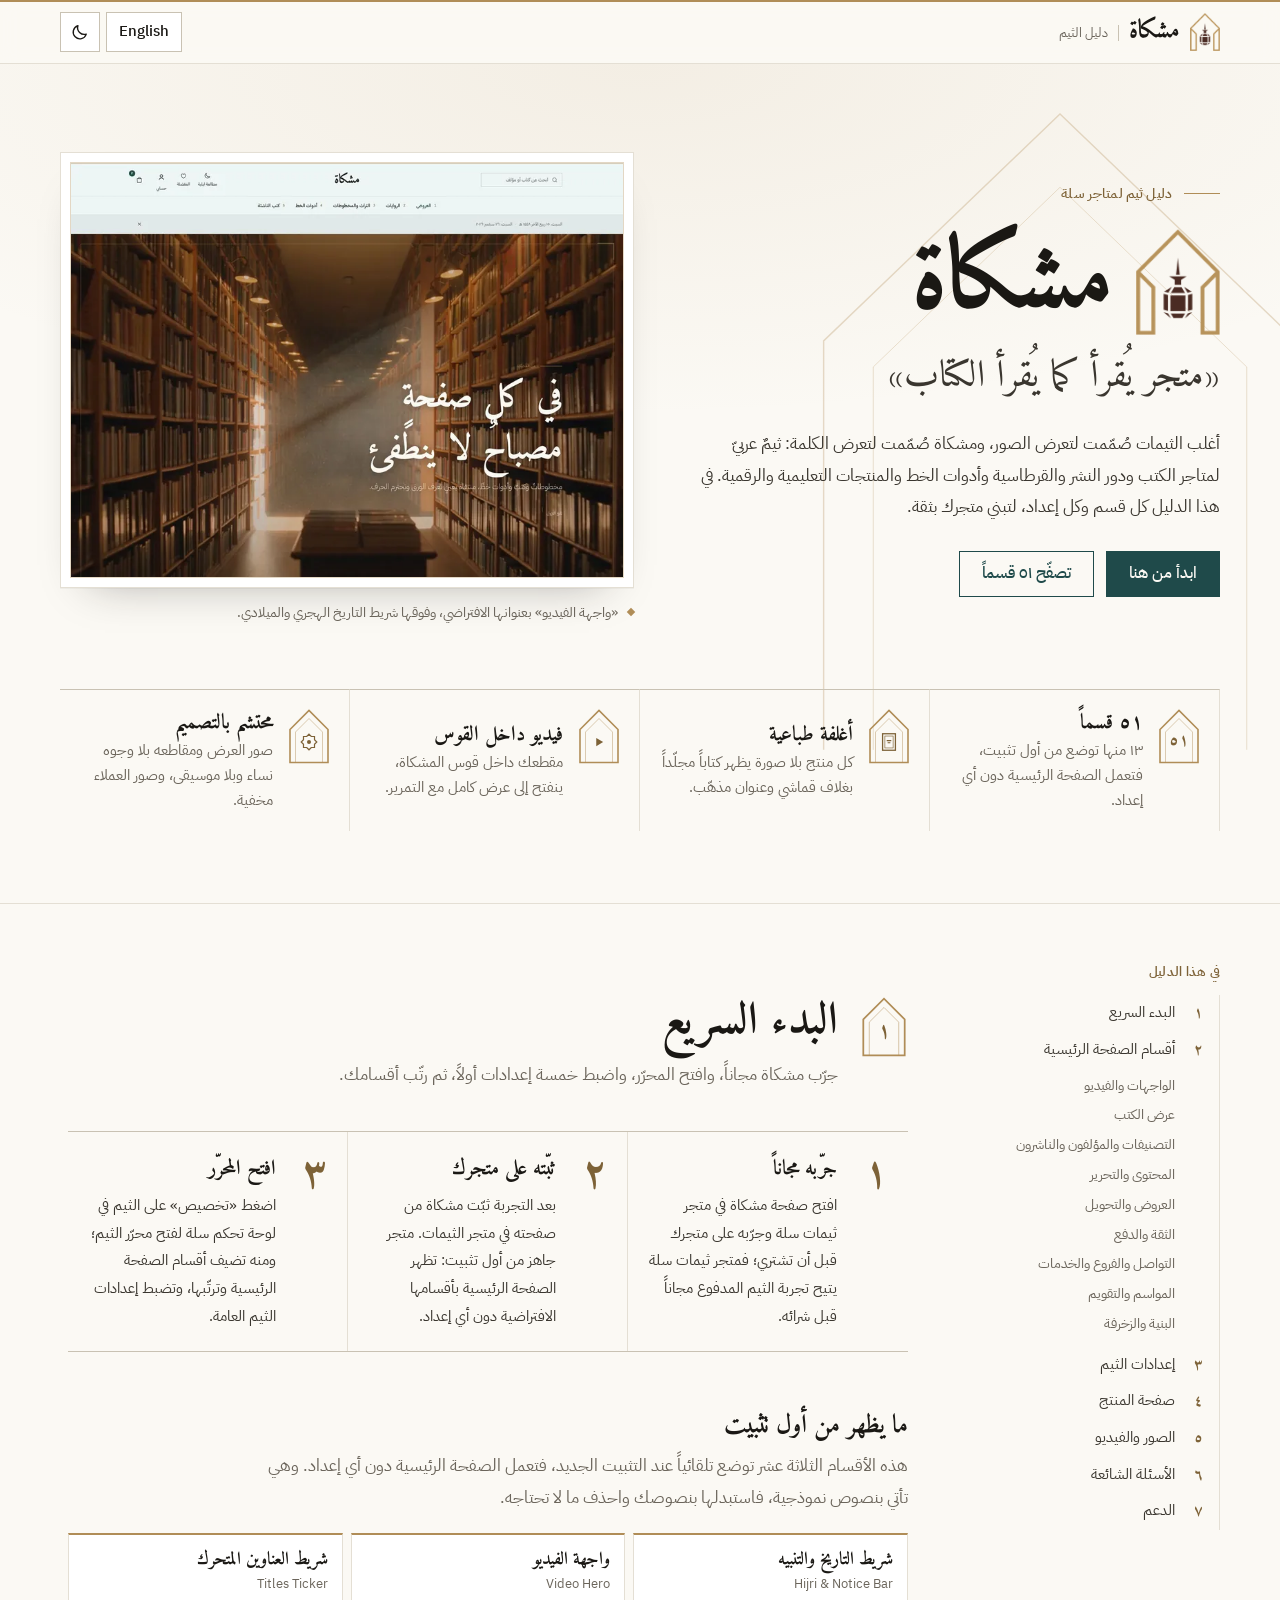
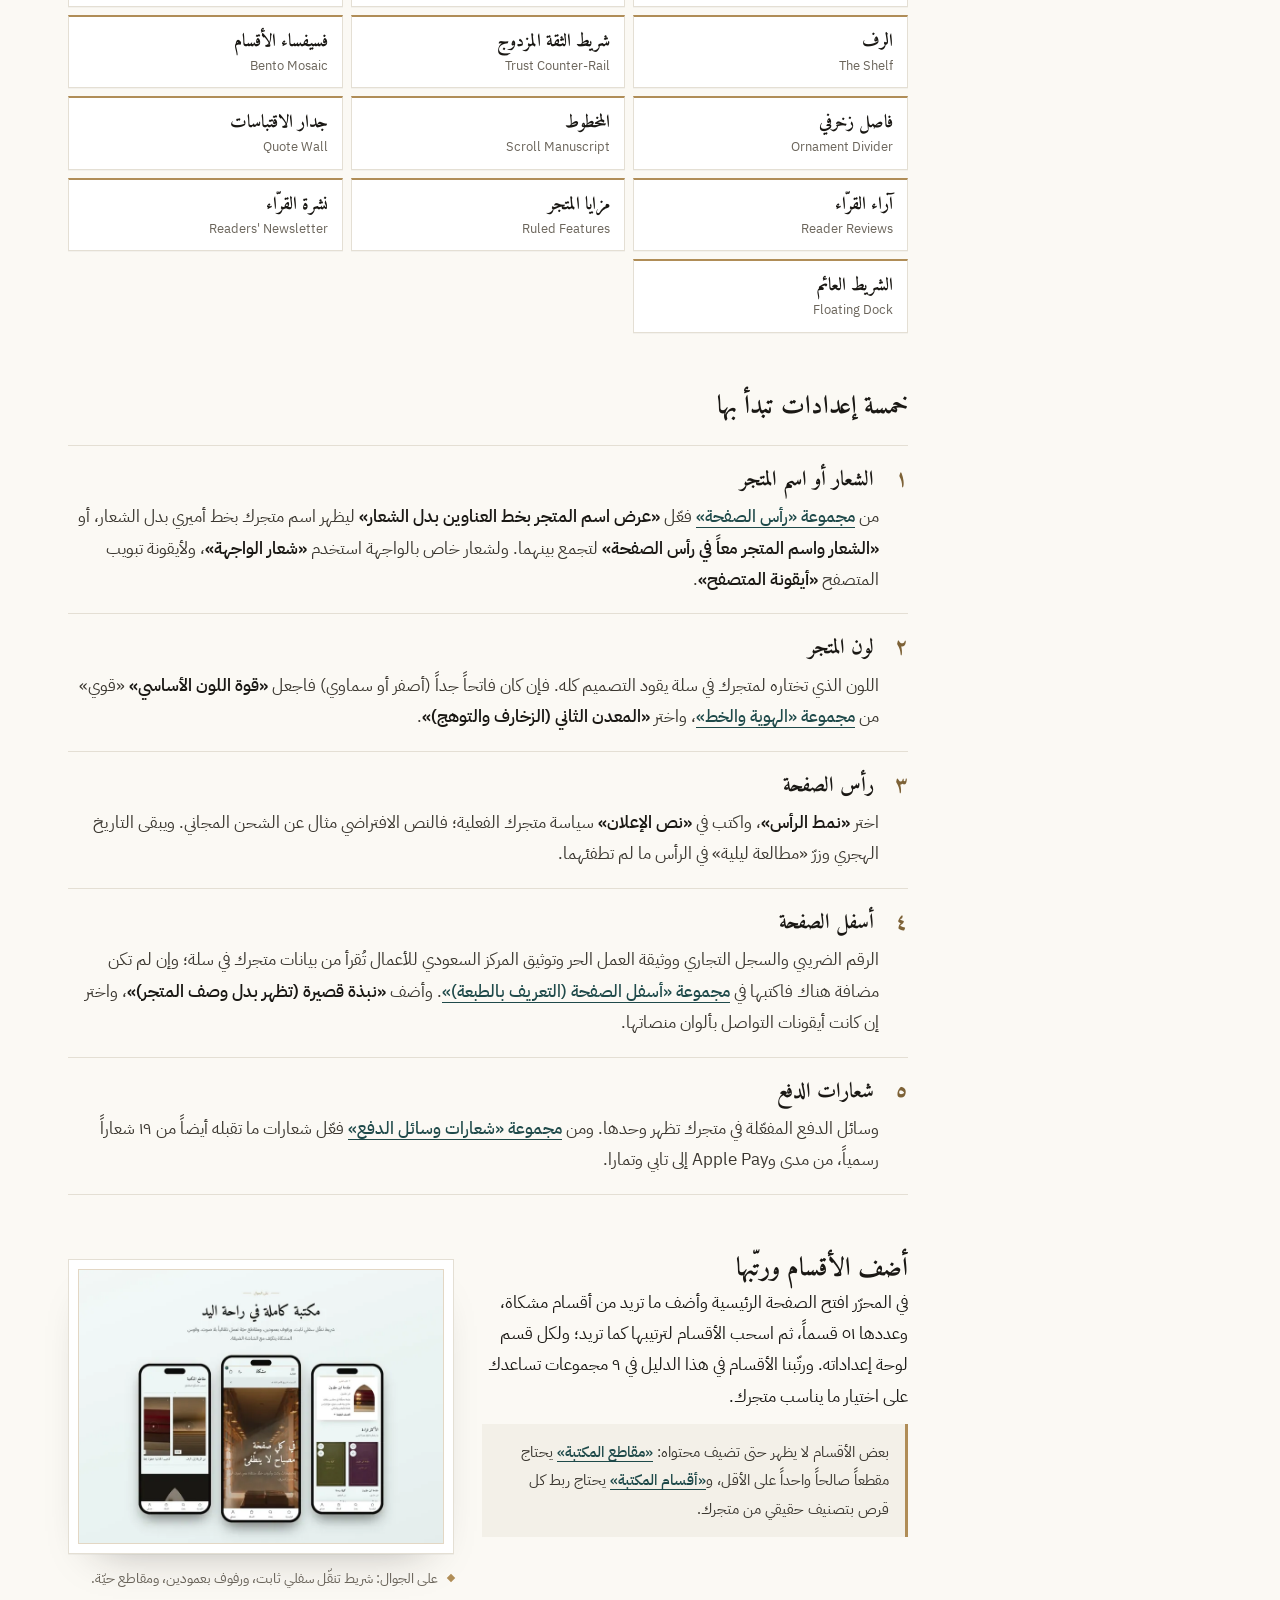
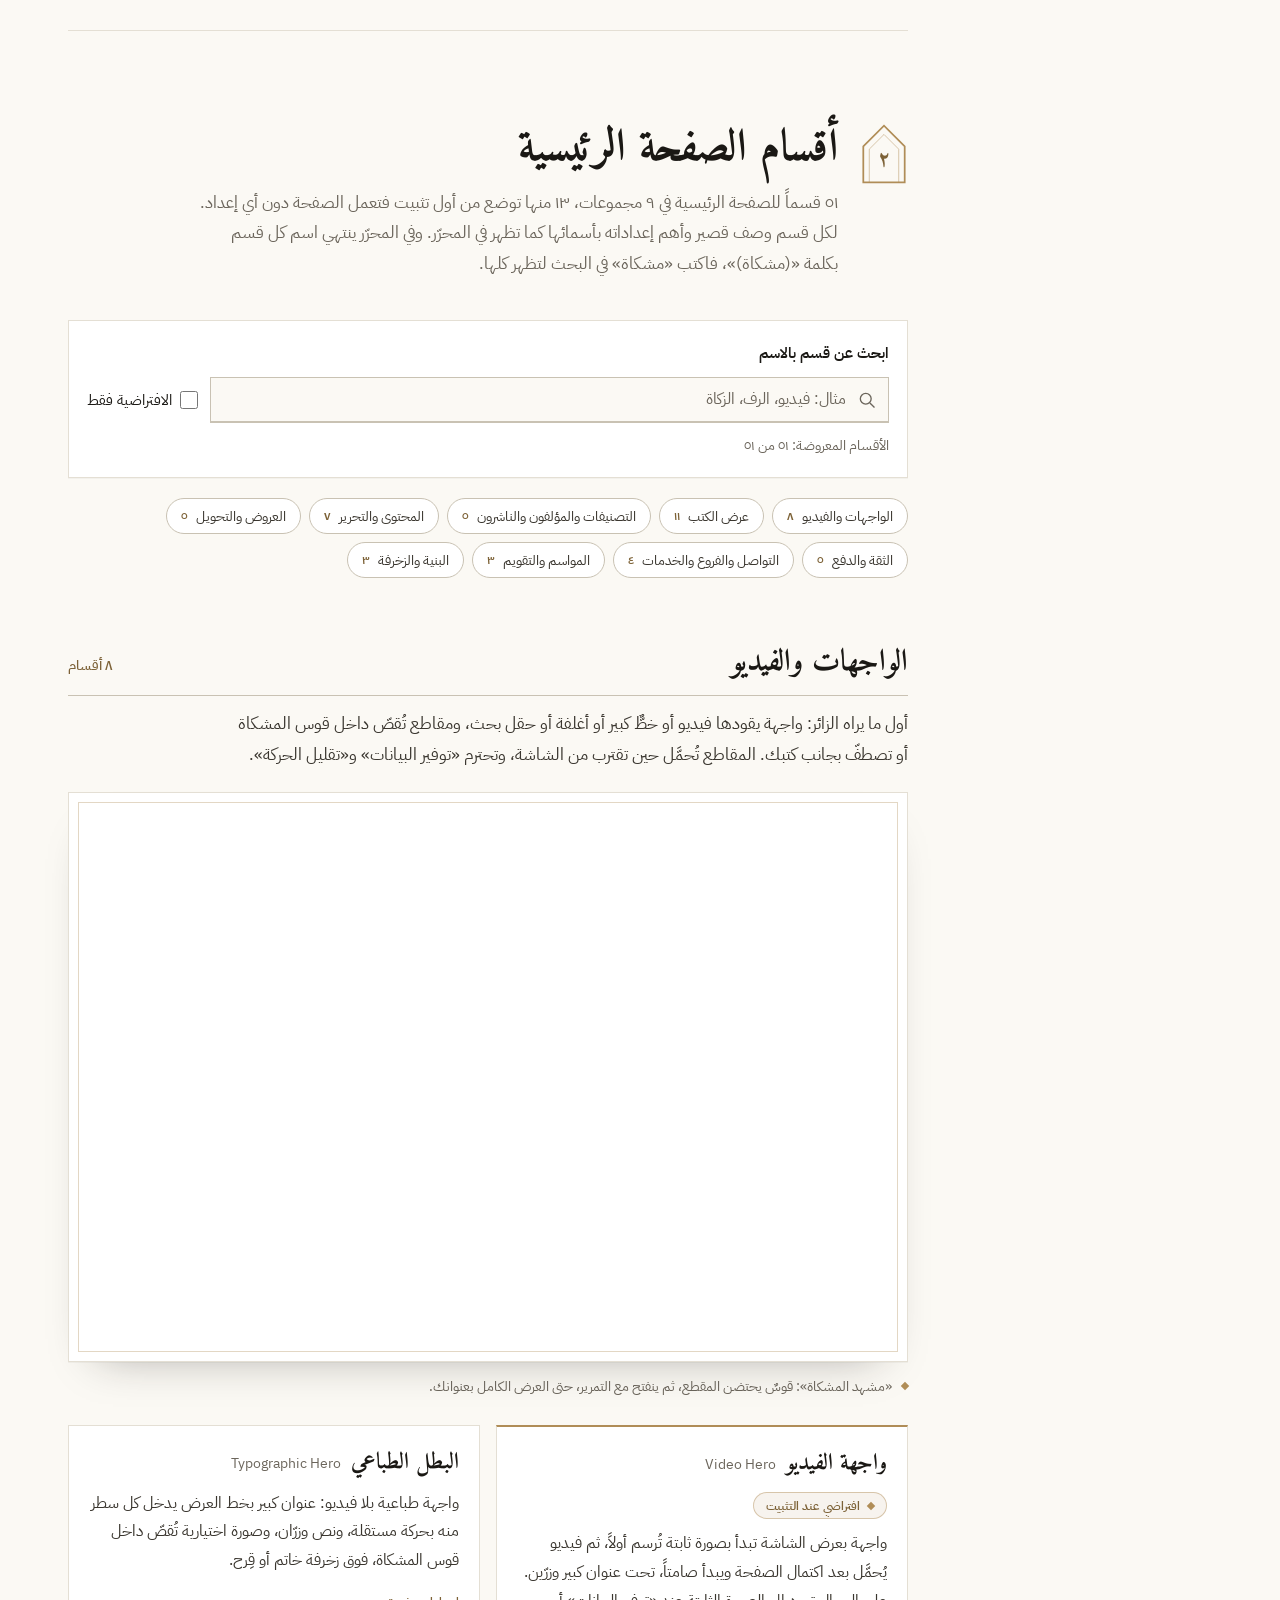
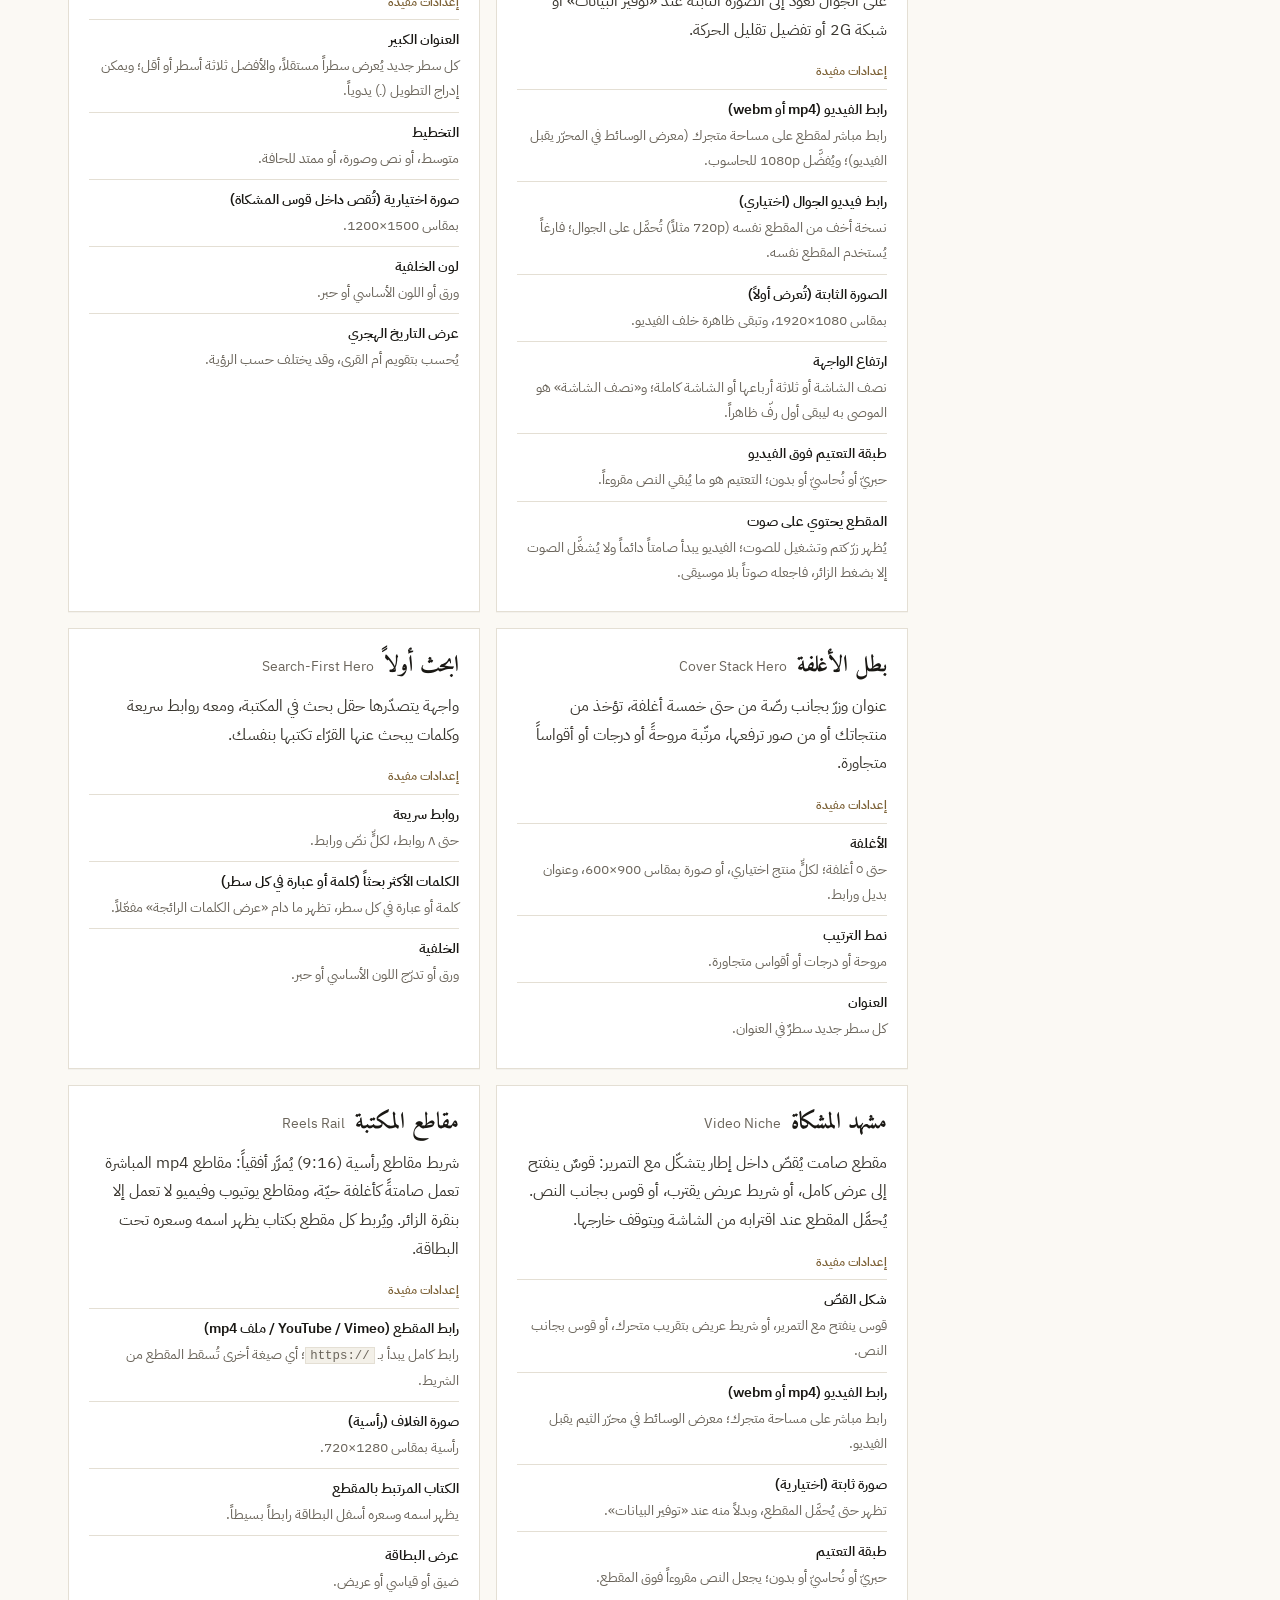
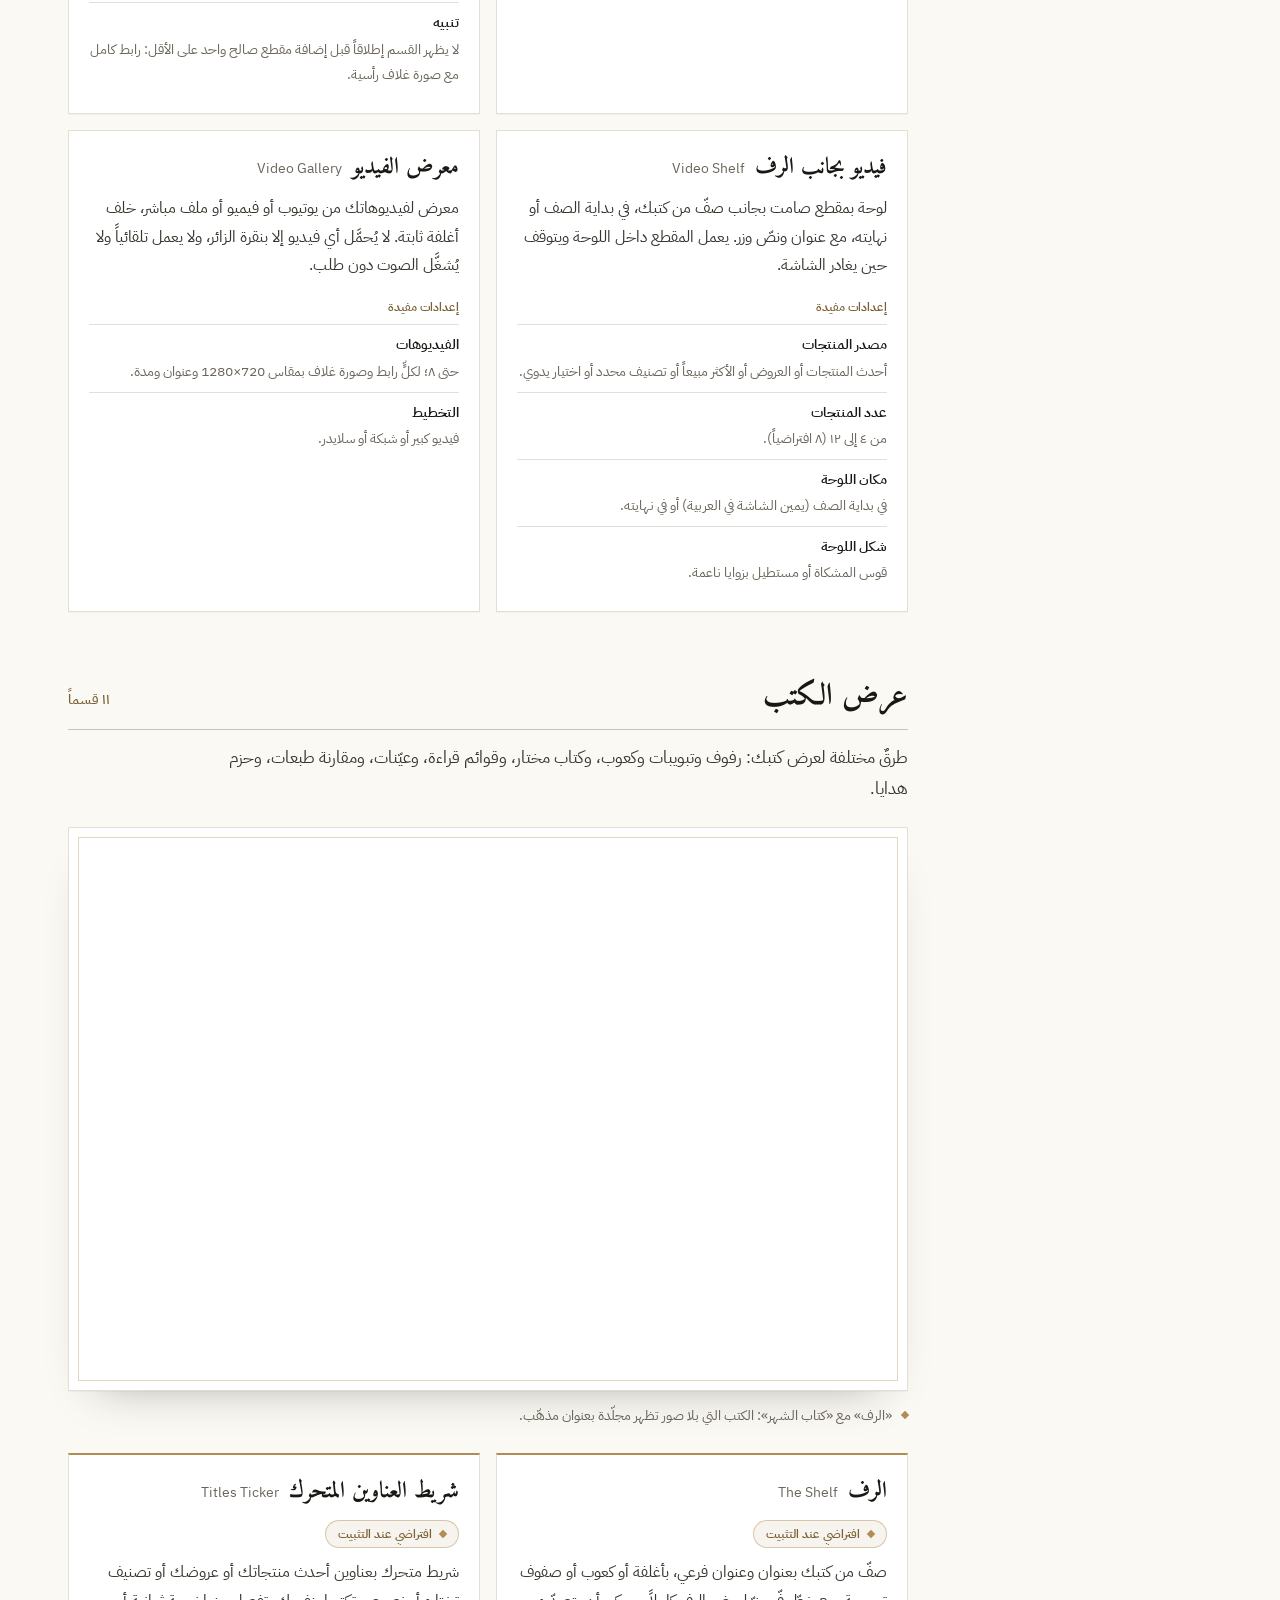
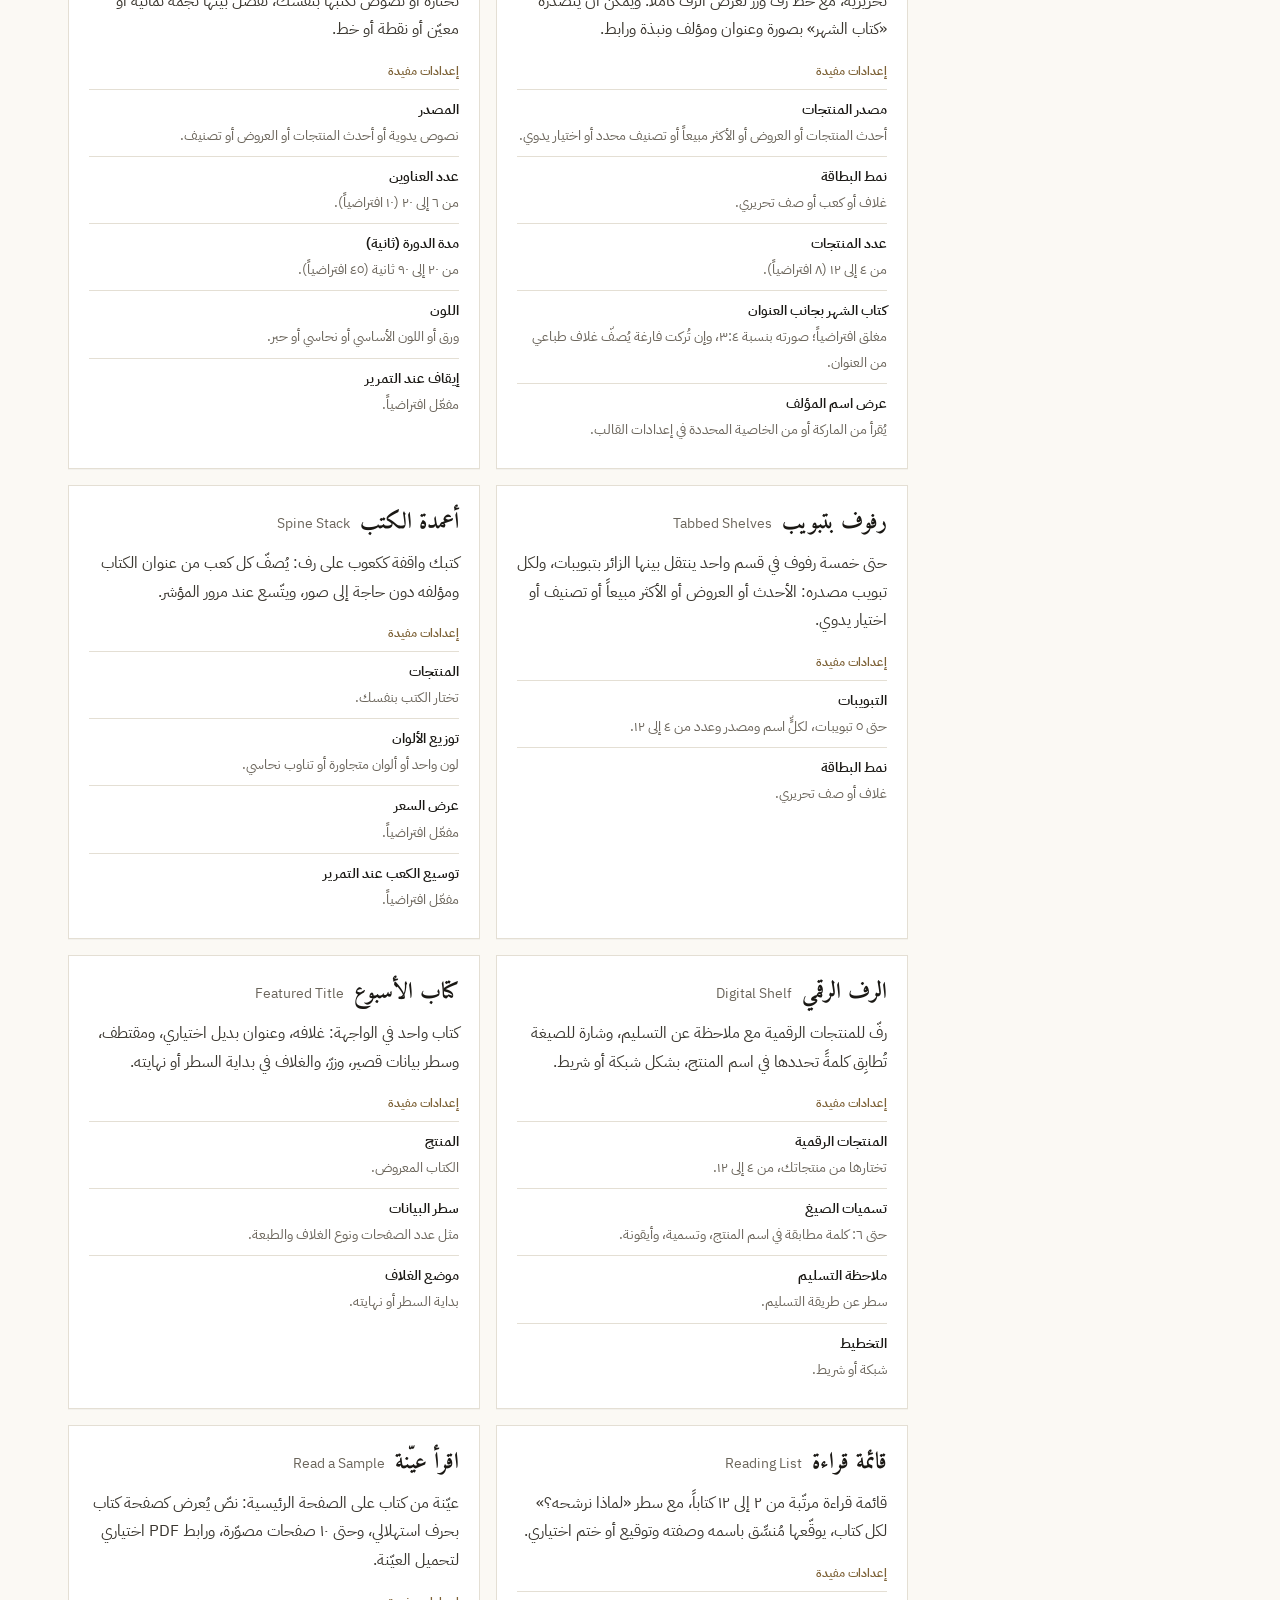
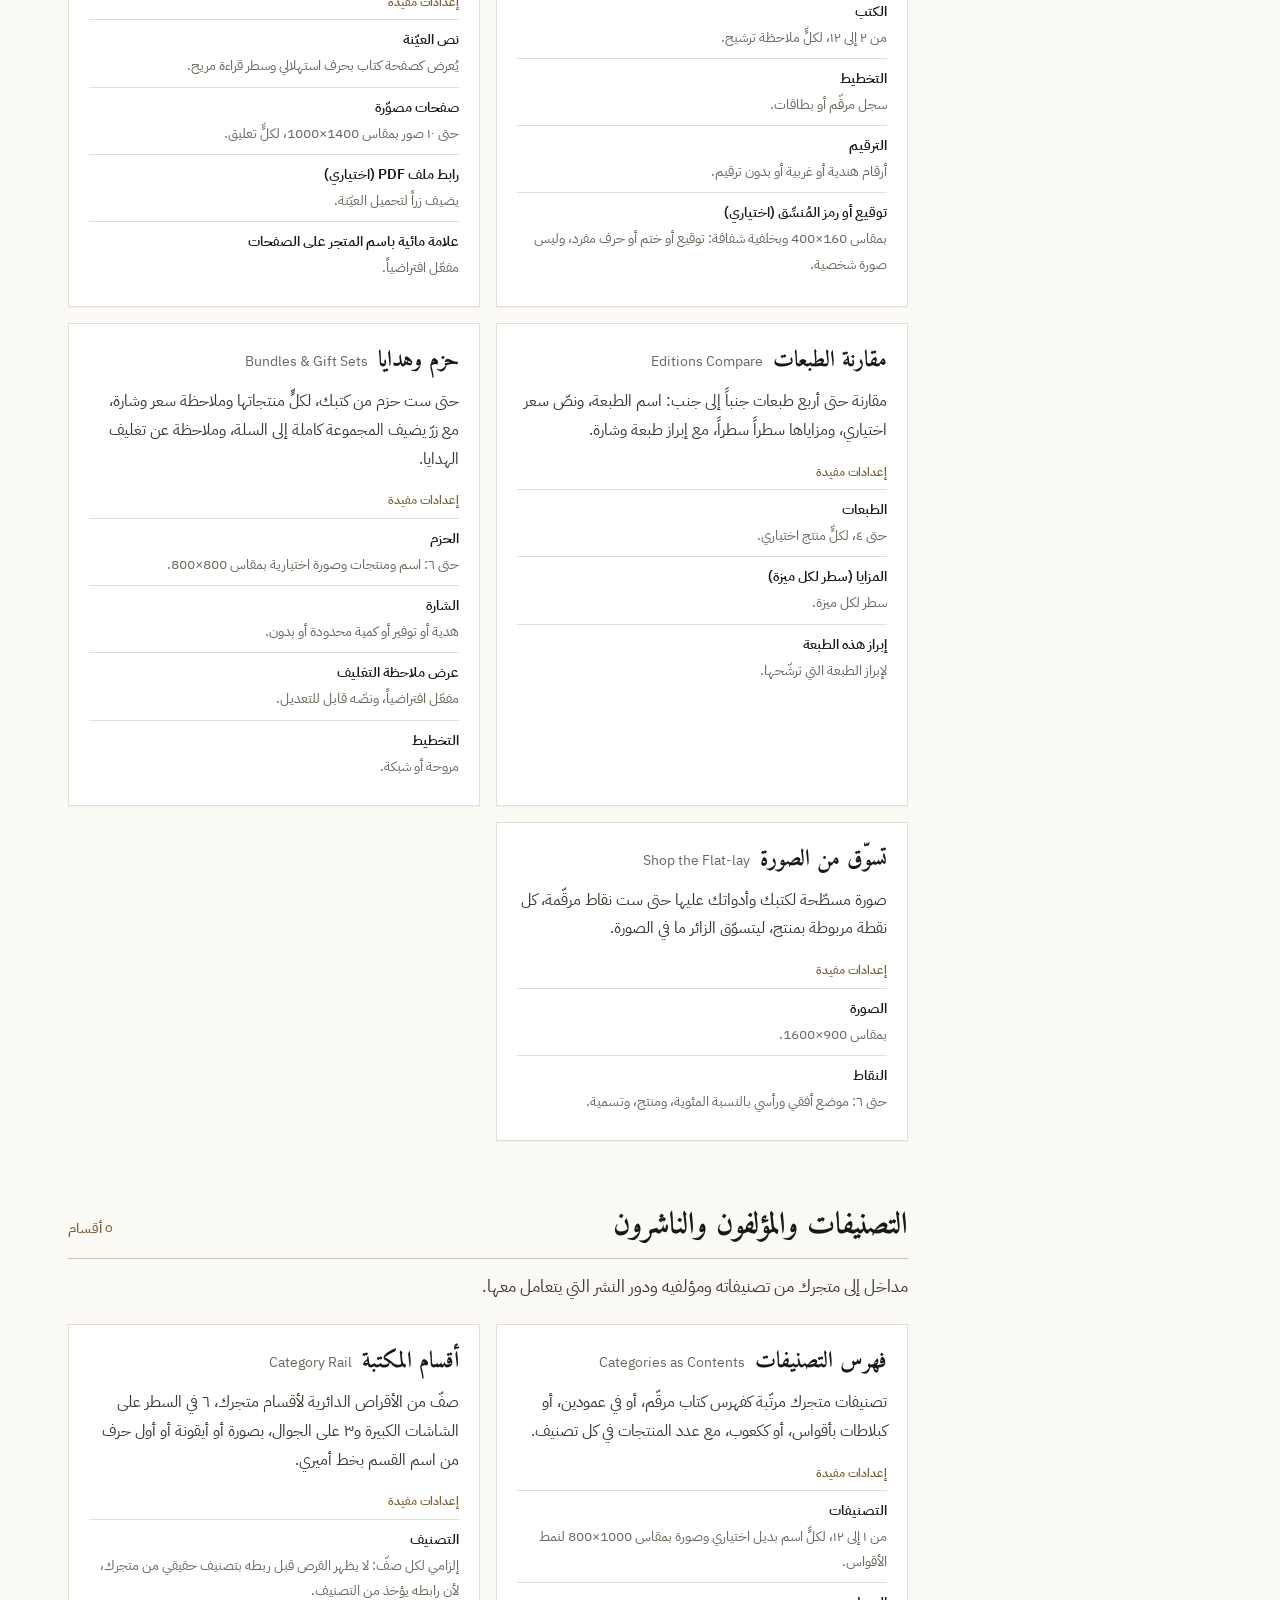
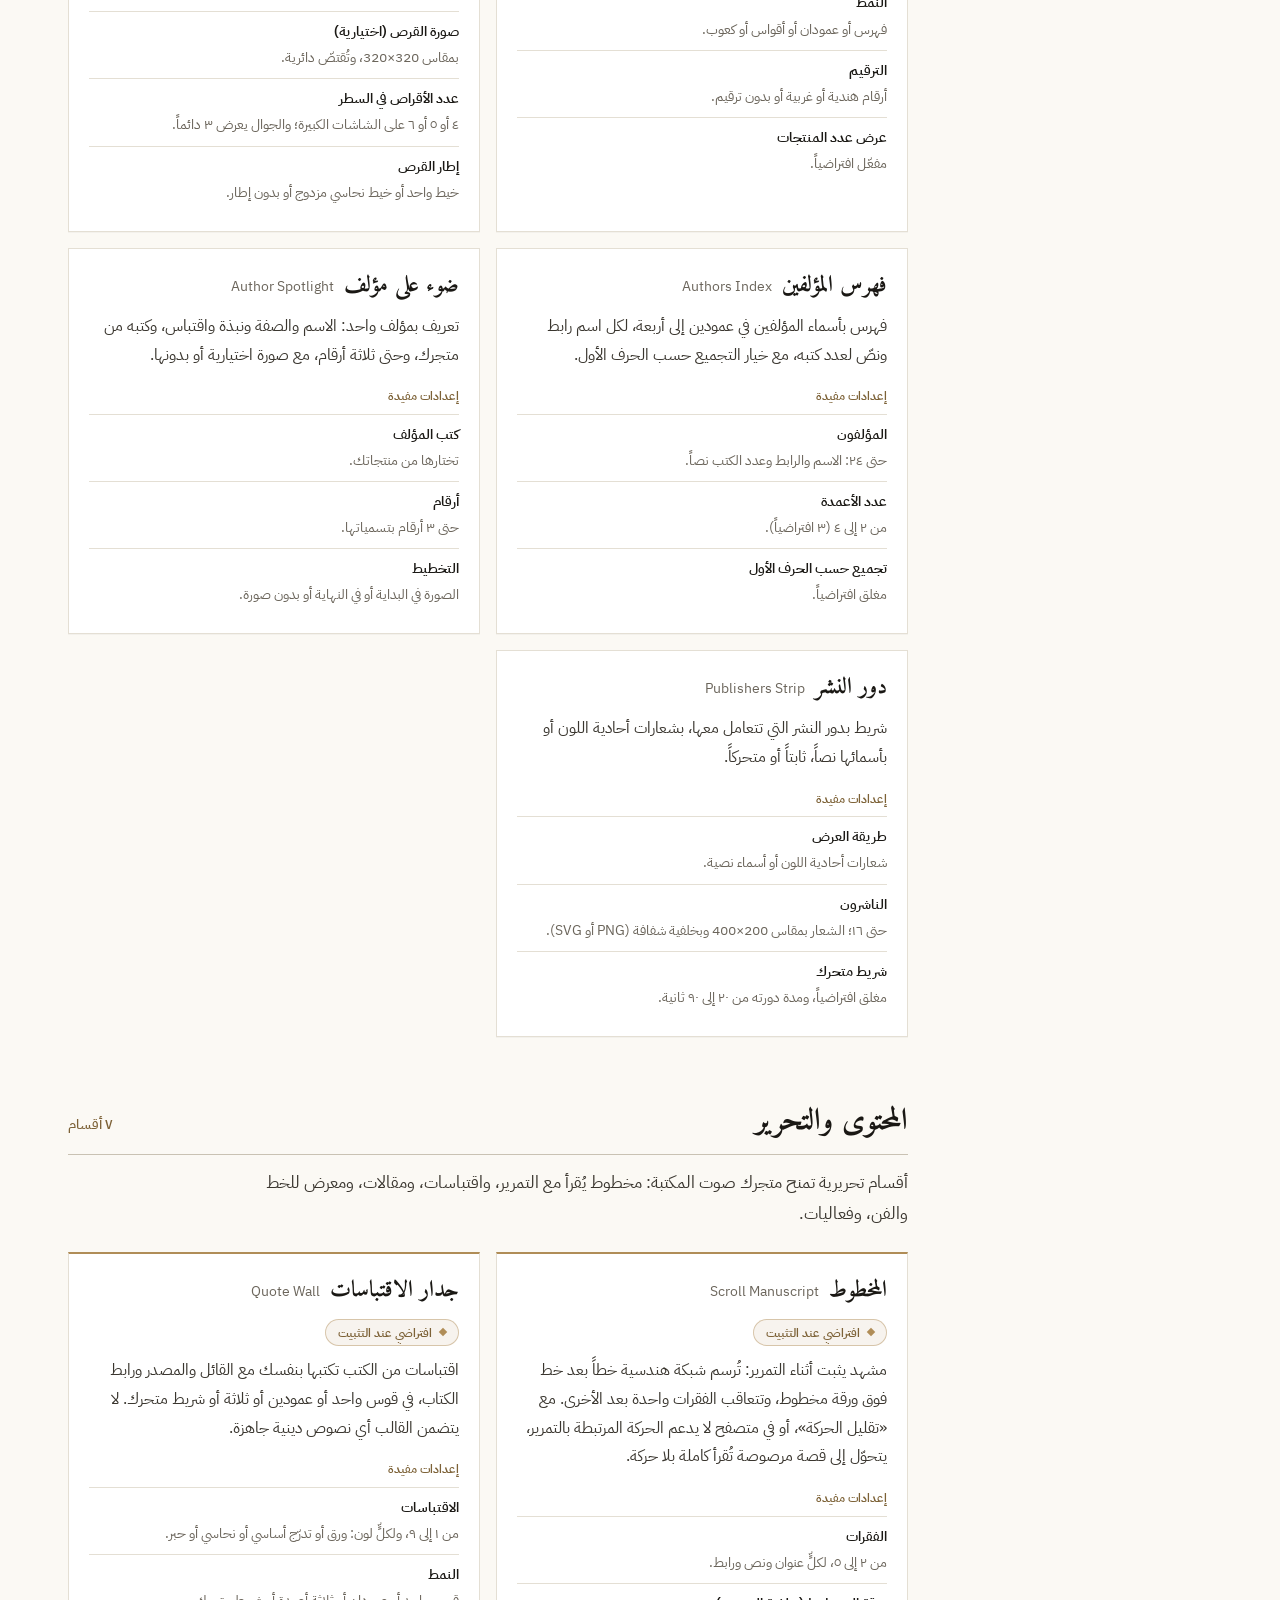
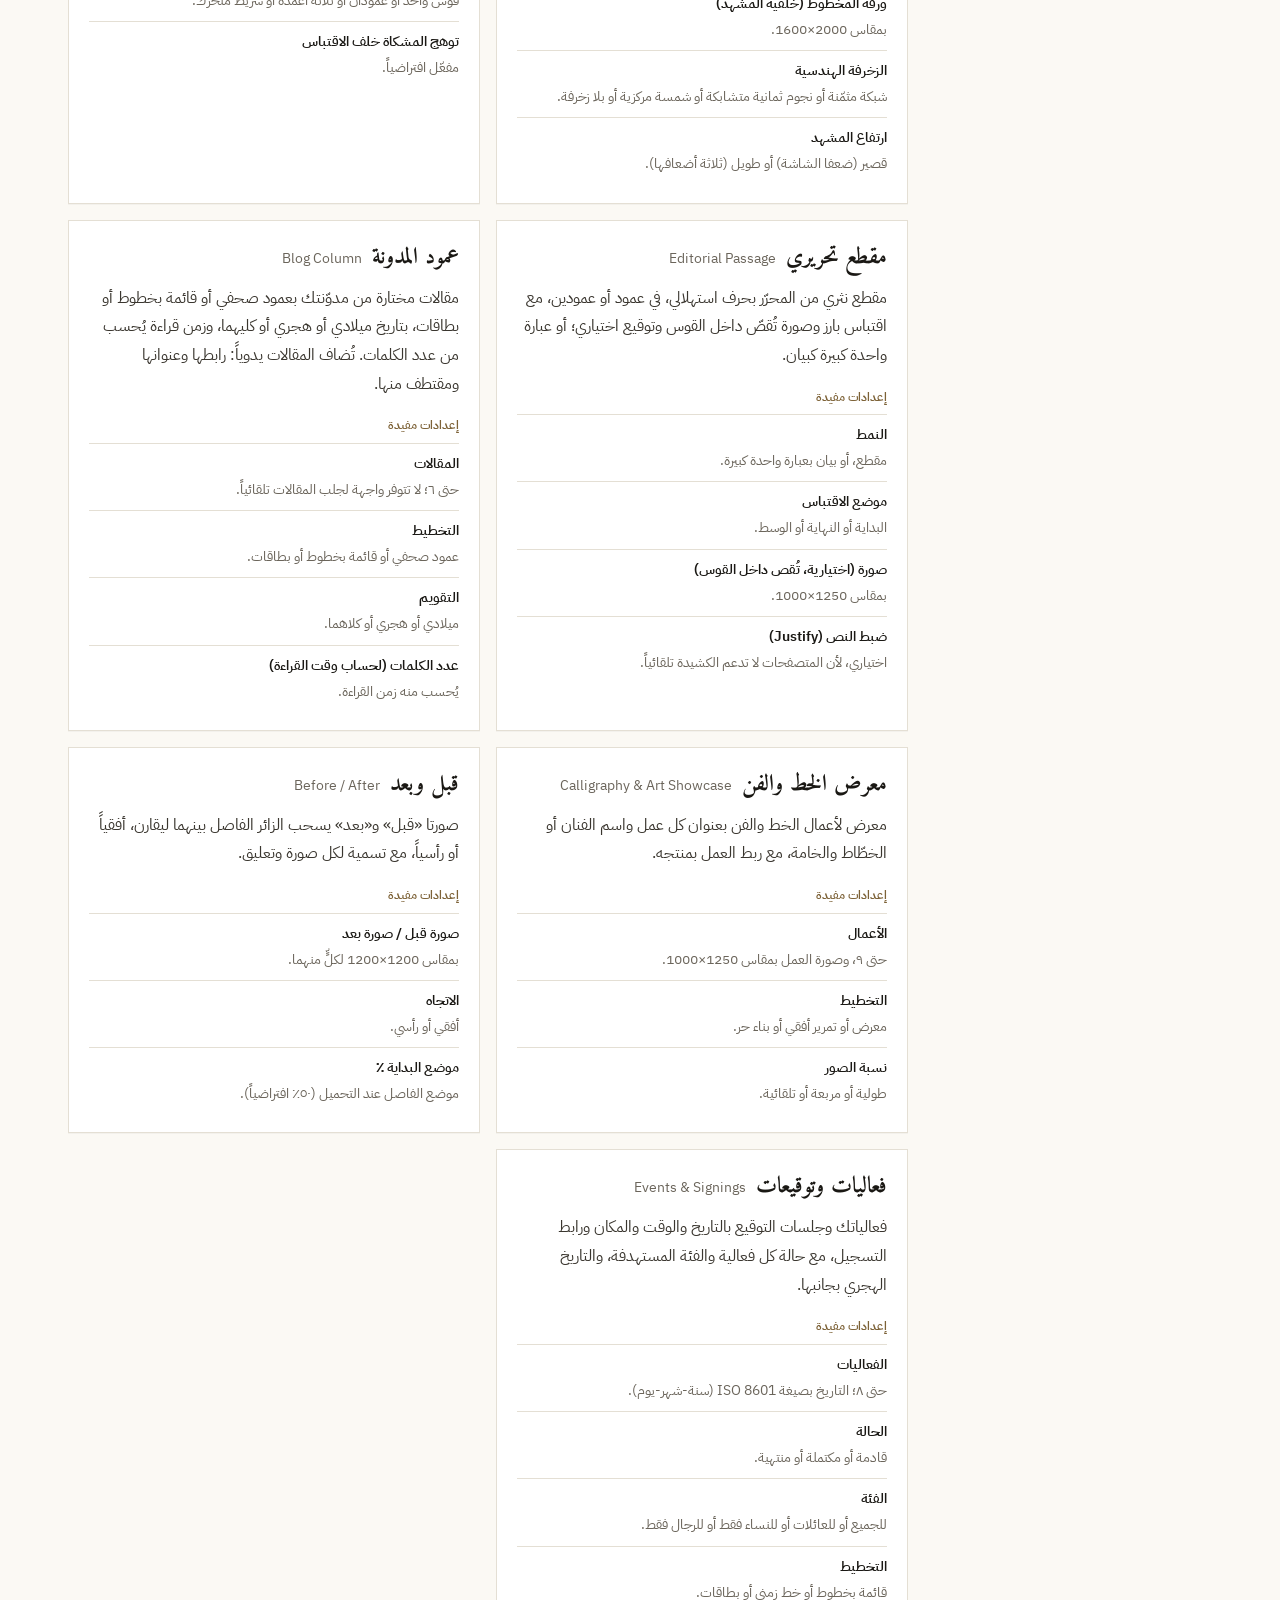
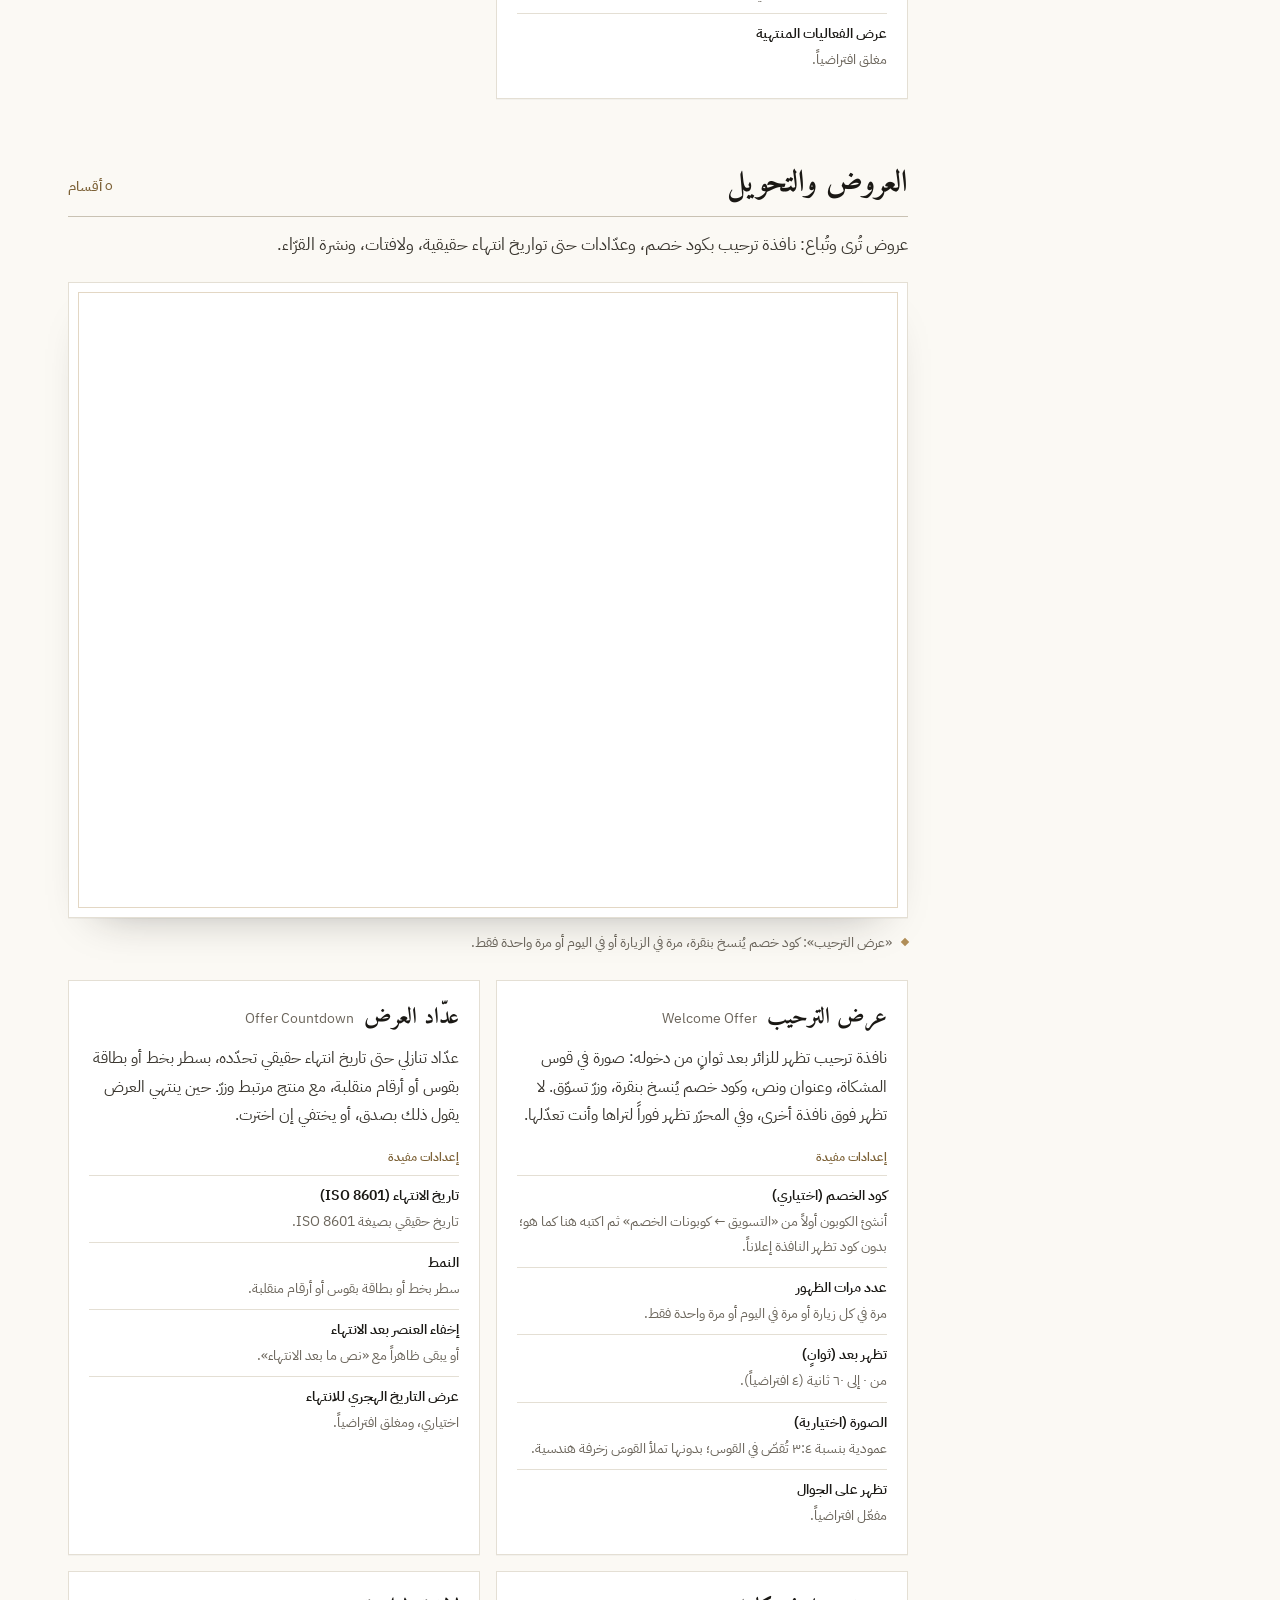
==== commit 06a4137e: "Inner-page closing: reader voices and the WhatsApp line, in the settings chapter" ====
--- a/index.html
+++ b/index.html
@@ -103,7 +103,7 @@
 </div>
 <p id="sec-empty" class="filter__empty" hidden>لا يوجد قسم بهذا الاسم. جرّب كلمة أخرى، مثل «فيديو» أو «رف» أو «عرض».</p>
 <nav class="chips" aria-label="مجموعات الأقسام"><ul><li><a href="#g-heroes">الواجهات والفيديو<span class="chip__count">٨</span></a></li><li><a href="#g-books">عرض الكتب<span class="chip__count">١١</span></a></li><li><a href="#g-browse">التصنيفات والمؤلفون والناشرون<span class="chip__count">٥</span></a></li><li><a href="#g-editorial">المحتوى والتحرير<span class="chip__count">٧</span></a></li><li><a href="#g-offers">العروض والتحويل<span class="chip__count">٥</span></a></li><li><a href="#g-trust">الثقة والدفع<span class="chip__count">٥</span></a></li><li><a href="#g-contact">التواصل والفروع والخدمات<span class="chip__count">٤</span></a></li><li><a href="#g-seasons">المواسم والتقويم<span class="chip__count">٣</span></a></li><li><a href="#g-structure">البنية والزخرفة<span class="chip__count">٣</span></a></li></ul></nav>
-<section class="group" id="g-heroes" aria-labelledby="g-heroes-title"><div class="group__head"><h3 id="g-heroes-title">الواجهات والفيديو</h3><p class="group__count">٨ أقسام</p></div><p class="group__intro">أول ما يراه الزائر: واجهة يقودها فيديو أو خطٌّ كبير أو أغلفة أو حقل بحث، ومقاطع تُقصّ داخل قوس المشكاة أو تصطفّ بجانب كتبك. المقاطع تُحمَّل حين تقترب من الشاشة، وتحترم «توفير البيانات» و«تقليل الحركة».</p><figure class="figure group__figure"><div class="figure__frame"><picture><source type="image/webp" srcset="assets/img/video-niche-steps-800.webp 800w, assets/img/video-niche-steps-1120.webp 1120w" sizes="(min-width: 1100px) 820px, calc(100vw - 32px)"><img class="figure__img" src="assets/img/video-niche-steps-1120.jpg" width="1120" height="750" alt="ثلاث شاشات جوال تُظهر مقطعاً داخل قوس المشكاة ينفتح تدريجياً حتى يملأ الشاشة مع التمرير" loading="lazy" decoding="async"></picture></div><figcaption>«مشهد المشكاة»: قوسٌ يحتضن المقطع، ثم ينفتح مع التمرير، حتى العرض الكامل بعنوانك.</figcaption></figure><div class="sec-grid"><article class="sec sec--default" id="s-video-hero" data-names="واجهة الفيديو|Video Hero|video hero" data-default="1" aria-labelledby="s-video-hero-title"><header class="sec__head"><h4 class="sec__title" id="s-video-hero-title">واجهة الفيديو</h4><p class="sec__alt" lang="en" dir="ltr">Video Hero</p><p class="badge-row"><span class="badge">افتراضي عند التثبيت</span></p></header><p class="sec__desc">واجهة بعرض الشاشة تبدأ بصورة ثابتة تُرسم أولاً، ثم فيديو يُحمَّل بعد اكتمال الصفحة ويبدأ صامتاً، تحت عنوان كبير وزرّين. على الجوال تعود إلى الصورة الثابتة عند «توفير البيانات» أو شبكة 2G أو تفضيل تقليل الحركة.</p><p class="keys__label">إعدادات مفيدة</p><dl class="keys"><div class="key"><dt>رابط الفيديو (mp4 أو webm)</dt><dd>رابط مباشر لمقطع على مساحة متجرك (معرض الوسائط في المحرّر يقبل الفيديو)؛ ويُفضَّل 1080p للحاسوب.</dd></div><div class="key"><dt>رابط فيديو الجوال (اختياري)</dt><dd>نسخة أخف من المقطع نفسه (720p مثلاً) تُحمَّل على الجوال؛ فارغاً يُستخدم المقطع نفسه.</dd></div><div class="key"><dt>الصورة الثابتة (تُعرض أولاً)</dt><dd>بمقاس <span class="num" dir="ltr">1920×1080</span>، وتبقى ظاهرة خلف الفيديو.</dd></div><div class="key"><dt>ارتفاع الواجهة</dt><dd>نصف الشاشة أو ثلاثة أرباعها أو الشاشة كاملة؛ و«نصف الشاشة» هو الموصى به ليبقى أول رفّ ظاهراً.</dd></div><div class="key"><dt>طبقة التعتيم فوق الفيديو</dt><dd>حبريّ أو نُحاسيّ أو بدون؛ التعتيم هو ما يُبقي النص مقروءاً.</dd></div><div class="key"><dt>المقطع يحتوي على صوت</dt><dd>يُظهر زرّ كتم وتشغيل للصوت؛ الفيديو يبدأ صامتاً دائماً ولا يُشغَّل الصوت إلا بضغط الزائر، فاجعله صوتاً بلا موسيقى.</dd></div></dl></article><article class="sec" id="s-hero-type" data-names="البطل الطباعي|Typographic Hero|hero type" data-default="0" aria-labelledby="s-hero-type-title"><header class="sec__head"><h4 class="sec__title" id="s-hero-type-title">البطل الطباعي</h4><p class="sec__alt" lang="en" dir="ltr">Typographic Hero</p></header><p class="sec__desc">واجهة طباعية بلا فيديو: عنوان كبير بخط العرض يدخل كل سطر منه بحركة مستقلة، ونص وزرّان، وصورة اختيارية تُقصّ داخل قوس المشكاة، فوق زخرفة خاتم أو قِرح.</p><p class="keys__label">إعدادات مفيدة</p><dl class="keys"><div class="key"><dt>العنوان الكبير</dt><dd>كل سطر جديد يُعرض سطراً مستقلاً، والأفضل ثلاثة أسطر أو أقل؛ ويمكن إدراج التطويل (ـ) يدوياً.</dd></div><div class="key"><dt>التخطيط</dt><dd>متوسط، أو نص وصورة، أو ممتد للحافة.</dd></div><div class="key"><dt>صورة اختيارية (تُقص داخل قوس المشكاة)</dt><dd>بمقاس <span class="num" dir="ltr">1200×1500</span>.</dd></div><div class="key"><dt>لون الخلفية</dt><dd>ورق أو اللون الأساسي أو حبر.</dd></div><div class="key"><dt>عرض التاريخ الهجري</dt><dd>يُحسب بتقويم أم القرى، وقد يختلف حسب الرؤية.</dd></div></dl></article><article class="sec" id="s-hero-cover-stack" data-names="بطل الأغلفة|Cover Stack Hero|hero cover stack" data-default="0" aria-labelledby="s-hero-cover-stack-title"><header class="sec__head"><h4 class="sec__title" id="s-hero-cover-stack-title">بطل الأغلفة</h4><p class="sec__alt" lang="en" dir="ltr">Cover Stack Hero</p></header><p class="sec__desc">عنوان وزرّ بجانب رصّة من حتى خمسة أغلفة، تؤخذ من منتجاتك أو من صور ترفعها، مرتّبة مروحةً أو درجات أو أقواساً متجاورة.</p><p class="keys__label">إعدادات مفيدة</p><dl class="keys"><div class="key"><dt>الأغلفة</dt><dd>حتى ٥ أغلفة؛ لكلٍّ منتج اختياري، أو صورة بمقاس <span class="num" dir="ltr">600×900</span>، وعنوان بديل ورابط.</dd></div><div class="key"><dt>نمط الترتيب</dt><dd>مروحة أو درجات أو أقواس متجاورة.</dd></div><div class="key"><dt>العنوان</dt><dd>كل سطر جديد سطرٌ في العنوان.</dd></div></dl></article><article class="sec" id="s-search-hero" data-names="ابحث أولاً|Search-First Hero|search hero" data-default="0" aria-labelledby="s-search-hero-title"><header class="sec__head"><h4 class="sec__title" id="s-search-hero-title">ابحث أولاً</h4><p class="sec__alt" lang="en" dir="ltr">Search-First Hero</p></header><p class="sec__desc">واجهة يتصدّرها حقل بحث في المكتبة، ومعه روابط سريعة وكلمات يبحث عنها القرّاء تكتبها بنفسك.</p><p class="keys__label">إعدادات مفيدة</p><dl class="keys"><div class="key"><dt>روابط سريعة</dt><dd>حتى ٨ روابط، لكلٍّ نصّ ورابط.</dd></div><div class="key"><dt>الكلمات الأكثر بحثاً (كلمة أو عبارة في كل سطر)</dt><dd>كلمة أو عبارة في كل سطر، تظهر ما دام «عرض الكلمات الرائجة» مفعّلاً.</dd></div><div class="key"><dt>الخلفية</dt><dd>ورق أو تدرّج اللون الأساسي أو حبر.</dd></div></dl></article><article class="sec" id="s-video-niche" data-names="مشهد المشكاة|Video Niche|video niche" data-default="0" aria-labelledby="s-video-niche-title"><header class="sec__head"><h4 class="sec__title" id="s-video-niche-title">مشهد المشكاة</h4><p class="sec__alt" lang="en" dir="ltr">Video Niche</p></header><p class="sec__desc">مقطع صامت يُقصّ داخل إطار يتشكّل مع التمرير: قوسٌ ينفتح إلى عرض كامل، أو شريط عريض يقترب، أو قوس بجانب النص. يُحمَّل المقطع عند اقترابه من الشاشة ويتوقف خارجها.</p><p class="keys__label">إعدادات مفيدة</p><dl class="keys"><div class="key"><dt>شكل القصّ</dt><dd>قوس ينفتح مع التمرير، أو شريط عريض بتقريب متحرك، أو قوس بجانب النص.</dd></div><div class="key"><dt>رابط الفيديو (mp4 أو webm)</dt><dd>رابط مباشر على مساحة متجرك؛ معرض الوسائط في محرّر الثيم يقبل الفيديو.</dd></div><div class="key"><dt>صورة ثابتة (اختيارية)</dt><dd>تظهر حتى يُحمَّل المقطع، وبدلاً منه عند «توفير البيانات».</dd></div><div class="key"><dt>طبقة التعتيم</dt><dd>حبريّ أو نُحاسيّ أو بدون؛ يجعل النص مقروءاً فوق المقطع.</dd></div></dl></article><article class="sec" id="s-reels-rail" data-names="مقاطع المكتبة|Reels Rail|reels rail" data-default="0" aria-labelledby="s-reels-rail-title"><header class="sec__head"><h4 class="sec__title" id="s-reels-rail-title">مقاطع المكتبة</h4><p class="sec__alt" lang="en" dir="ltr">Reels Rail</p></header><p class="sec__desc">شريط مقاطع رأسية (9:16) يُمرَّر أفقياً: مقاطع mp4 المباشرة تعمل صامتةً كأغلفة حيّة، ومقاطع يوتيوب وفيميو لا تعمل إلا بنقرة الزائر. ويُربط كل مقطع بكتاب يظهر اسمه وسعره تحت البطاقة.</p><p class="keys__label">إعدادات مفيدة</p><dl class="keys"><div class="key"><dt>رابط المقطع (YouTube / Vimeo / ملف mp4)</dt><dd>رابط كامل يبدأ بـ <code dir="ltr">https://</code>؛ أي صيغة أخرى تُسقط المقطع من الشريط.</dd></div><div class="key"><dt>صورة الغلاف (رأسية)</dt><dd>رأسية بمقاس <span class="num" dir="ltr">720×1280</span>.</dd></div><div class="key"><dt>الكتاب المرتبط بالمقطع</dt><dd>يظهر اسمه وسعره أسفل البطاقة رابطاً بسيطاً.</dd></div><div class="key"><dt>عرض البطاقة</dt><dd>ضيق أو قياسي أو عريض.</dd></div><div class="key"><dt>تنبيه</dt><dd>لا يظهر القسم إطلاقاً قبل إضافة مقطع صالح واحد على الأقل: رابط كامل مع صورة غلاف رأسية.</dd></div></dl></article><article class="sec" id="s-video-shelf" data-names="فيديو بجانب الرف|Video Shelf|video shelf" data-default="0" aria-labelledby="s-video-shelf-title"><header class="sec__head"><h4 class="sec__title" id="s-video-shelf-title">فيديو بجانب الرف</h4><p class="sec__alt" lang="en" dir="ltr">Video Shelf</p></header><p class="sec__desc">لوحة بمقطع صامت بجانب صفّ من كتبك، في بداية الصف أو نهايته، مع عنوان ونصّ وزر. يعمل المقطع داخل اللوحة ويتوقف حين يغادر الشاشة.</p><p class="keys__label">إعدادات مفيدة</p><dl class="keys"><div class="key"><dt>مصدر المنتجات</dt><dd>أحدث المنتجات أو العروض أو الأكثر مبيعاً أو تصنيف محدد أو اختيار يدوي.</dd></div><div class="key"><dt>عدد المنتجات</dt><dd>من ٤ إلى ١٢ (٨ افتراضياً).</dd></div><div class="key"><dt>مكان اللوحة</dt><dd>في بداية الصف (يمين الشاشة في العربية) أو في نهايته.</dd></div><div class="key"><dt>شكل اللوحة</dt><dd>قوس المشكاة أو مستطيل بزوايا ناعمة.</dd></div></dl></article><article class="sec" id="s-video-gallery" data-names="معرض الفيديو|Video Gallery|video gallery" data-default="0" aria-labelledby="s-video-gallery-title"><header class="sec__head"><h4 class="sec__title" id="s-video-gallery-title">معرض الفيديو</h4><p class="sec__alt" lang="en" dir="ltr">Video Gallery</p></header><p class="sec__desc">معرض لفيديوهاتك من يوتيوب أو فيميو أو ملف مباشر، خلف أغلفة ثابتة. لا يُحمَّل أي فيديو إلا بنقرة الزائر، ولا يعمل تلقائياً ولا يُشغَّل الصوت دون طلب.</p><p class="keys__label">إعدادات مفيدة</p><dl class="keys"><div class="key"><dt>الفيديوهات</dt><dd>حتى ٨؛ لكلٍّ رابط وصورة غلاف بمقاس <span class="num" dir="ltr">1280×720</span> وعنوان ومدة.</dd></div><div class="key"><dt>التخطيط</dt><dd>فيديو كبير أو شبكة أو سلايدر.</dd></div></dl></article></div></section><section class="group" id="g-books" aria-labelledby="g-books-title"><div class="group__head"><h3 id="g-books-title">عرض الكتب</h3><p class="group__count">١١ قسماً</p></div><p class="group__intro">طرقٌ مختلفة لعرض كتبك: رفوف وتبويبات وكعوب، وكتاب مختار، وقوائم قراءة، وعيّنات، ومقارنة طبعات، وحزم هدايا.</p><figure class="figure group__figure"><div class="figure__frame"><picture><source type="image/webp" srcset="assets/img/shelf-bound-covers-800.webp 800w, assets/img/shelf-bound-covers-1400.webp 1400w" sizes="(min-width: 1100px) 820px, calc(100vw - 32px)"><img class="figure__img" src="assets/img/shelf-bound-covers-1200.jpg" width="1200" height="795" alt="رفّ «الأكثر قراءة» بأغلفة قماشية ملوّنة بعناوين مذهّبة، يتصدّره «كتاب الشهر» بصورة داخل قوس" loading="lazy" decoding="async"></picture></div><figcaption>«الرف» مع «كتاب الشهر»: الكتب التي بلا صور تظهر مجلّدة بعنوان مذهّب.</figcaption></figure><div class="sec-grid"><article class="sec sec--default" id="s-shelf" data-names="الرف|The Shelf|shelf" data-default="1" aria-labelledby="s-shelf-title"><header class="sec__head"><h4 class="sec__title" id="s-shelf-title">الرف</h4><p class="sec__alt" lang="en" dir="ltr">The Shelf</p><p class="badge-row"><span class="badge">افتراضي عند التثبيت</span></p></header><p class="sec__desc">صفّ من كتبك بعنوان وعنوان فرعي، بأغلفة أو كعوب أو صفوف تحريرية، مع خطّ رفّ وزرّ لعرض الرف كاملاً. ويمكن أن يتصدّره «كتاب الشهر» بصورة وعنوان ومؤلف ونبذة ورابط.</p><p class="keys__label">إعدادات مفيدة</p><dl class="keys"><div class="key"><dt>مصدر المنتجات</dt><dd>أحدث المنتجات أو العروض أو الأكثر مبيعاً أو تصنيف محدد أو اختيار يدوي.</dd></div><div class="key"><dt>نمط البطاقة</dt><dd>غلاف أو كعب أو صف تحريري.</dd></div><div class="key"><dt>عدد المنتجات</dt><dd>من ٤ إلى ١٢ (٨ افتراضياً).</dd></div><div class="key"><dt>كتاب الشهر بجانب العنوان</dt><dd>مغلق افتراضياً؛ صورته بنسبة ٣:٤، وإن تُركت فارغة يُصفّ غلاف طباعي من العنوان.</dd></div><div class="key"><dt>عرض اسم المؤلف</dt><dd>يُقرأ من الماركة أو من الخاصية المحددة في إعدادات القالب.</dd></div></dl></article><article class="sec sec--default" id="s-titles-ticker" data-names="شريط العناوين المتحرك|Titles Ticker|titles ticker" data-default="1" aria-labelledby="s-titles-ticker-title"><header class="sec__head"><h4 class="sec__title" id="s-titles-ticker-title">شريط العناوين المتحرك</h4><p class="sec__alt" lang="en" dir="ltr">Titles Ticker</p><p class="badge-row"><span class="badge">افتراضي عند التثبيت</span></p></header><p class="sec__desc">شريط متحرك بعناوين أحدث منتجاتك أو عروضك أو تصنيف تختاره أو نصوص تكتبها بنفسك، تفصل بينها نجمة ثمانية أو معيّن أو نقطة أو خط.</p><p class="keys__label">إعدادات مفيدة</p><dl class="keys"><div class="key"><dt>المصدر</dt><dd>نصوص يدوية أو أحدث المنتجات أو العروض أو تصنيف.</dd></div><div class="key"><dt>عدد العناوين</dt><dd>من ٦ إلى ٢٠ (١٠ افتراضياً).</dd></div><div class="key"><dt>مدة الدورة (ثانية)</dt><dd>من ٢٠ إلى ٩٠ ثانية (٤٥ افتراضياً).</dd></div><div class="key"><dt>اللون</dt><dd>ورق أو اللون الأساسي أو نحاسي أو حبر.</dd></div><div class="key"><dt>إيقاف عند التمرير</dt><dd>مفعّل افتراضياً.</dd></div></dl></article><article class="sec" id="s-tabbed-shelves" data-names="رفوف بتبويب|Tabbed Shelves|tabbed shelves" data-default="0" aria-labelledby="s-tabbed-shelves-title"><header class="sec__head"><h4 class="sec__title" id="s-tabbed-shelves-title">رفوف بتبويب</h4><p class="sec__alt" lang="en" dir="ltr">Tabbed Shelves</p></header><p class="sec__desc">حتى خمسة رفوف في قسم واحد ينتقل بينها الزائر بتبويبات، ولكل تبويب مصدره: الأحدث أو العروض أو الأكثر مبيعاً أو تصنيف أو اختيار يدوي.</p><p class="keys__label">إعدادات مفيدة</p><dl class="keys"><div class="key"><dt>التبويبات</dt><dd>حتى ٥ تبويبات، لكلٍّ اسم ومصدر وعدد من ٤ إلى ١٢.</dd></div><div class="key"><dt>نمط البطاقة</dt><dd>غلاف أو صف تحريري.</dd></div></dl></article><article class="sec" id="s-spine-stack" data-names="أعمدة الكتب|Spine Stack|spine stack" data-default="0" aria-labelledby="s-spine-stack-title"><header class="sec__head"><h4 class="sec__title" id="s-spine-stack-title">أعمدة الكتب</h4><p class="sec__alt" lang="en" dir="ltr">Spine Stack</p></header><p class="sec__desc">كتبك واقفة ككعوب على رف: يُصفّ كل كعب من عنوان الكتاب ومؤلفه دون حاجة إلى صور، ويتّسع عند مرور المؤشر.</p><p class="keys__label">إعدادات مفيدة</p><dl class="keys"><div class="key"><dt>المنتجات</dt><dd>تختار الكتب بنفسك.</dd></div><div class="key"><dt>توزيع الألوان</dt><dd>لون واحد أو ألوان متجاورة أو تناوب نحاسي.</dd></div><div class="key"><dt>عرض السعر</dt><dd>مفعّل افتراضياً.</dd></div><div class="key"><dt>توسيع الكعب عند التمرير</dt><dd>مفعّل افتراضياً.</dd></div></dl></article><article class="sec" id="s-digital-shelf" data-names="الرف الرقمي|Digital Shelf|digital shelf" data-default="0" aria-labelledby="s-digital-shelf-title"><header class="sec__head"><h4 class="sec__title" id="s-digital-shelf-title">الرف الرقمي</h4><p class="sec__alt" lang="en" dir="ltr">Digital Shelf</p></header><p class="sec__desc">رفّ للمنتجات الرقمية مع ملاحظة عن التسليم، وشارة للصيغة تُطابِق كلمةً تحددها في اسم المنتج، بشكل شبكة أو شريط.</p><p class="keys__label">إعدادات مفيدة</p><dl class="keys"><div class="key"><dt>المنتجات الرقمية</dt><dd>تختارها من منتجاتك، من ٤ إلى ١٢.</dd></div><div class="key"><dt>تسميات الصيغ</dt><dd>حتى ٦: كلمة مطابقة في اسم المنتج، وتسمية، وأيقونة.</dd></div><div class="key"><dt>ملاحظة التسليم</dt><dd>سطر عن طريقة التسليم.</dd></div><div class="key"><dt>التخطيط</dt><dd>شبكة أو شريط.</dd></div></dl></article><article class="sec" id="s-featured-title" data-names="كتاب الأسبوع|Featured Title|featured title" data-default="0" aria-labelledby="s-featured-title-title"><header class="sec__head"><h4 class="sec__title" id="s-featured-title-title">كتاب الأسبوع</h4><p class="sec__alt" lang="en" dir="ltr">Featured Title</p></header><p class="sec__desc">كتاب واحد في الواجهة: غلافه، وعنوان بديل اختياري، ومقتطف، وسطر بيانات قصير، وزرّ، والغلاف في بداية السطر أو نهايته.</p><p class="keys__label">إعدادات مفيدة</p><dl class="keys"><div class="key"><dt>المنتج</dt><dd>الكتاب المعروض.</dd></div><div class="key"><dt>سطر البيانات</dt><dd>مثل عدد الصفحات ونوع الغلاف والطبعة.</dd></div><div class="key"><dt>موضع الغلاف</dt><dd>بداية السطر أو نهايته.</dd></div></dl></article><article class="sec" id="s-reading-list" data-names="قائمة قراءة|Reading List|reading list" data-default="0" aria-labelledby="s-reading-list-title"><header class="sec__head"><h4 class="sec__title" id="s-reading-list-title">قائمة قراءة</h4><p class="sec__alt" lang="en" dir="ltr">Reading List</p></header><p class="sec__desc">قائمة قراءة مرتّبة من ٢ إلى ١٢ كتاباً، مع سطر «لماذا نرشحه؟» لكل كتاب، يوقّعها مُنسِّق باسمه وصفته وتوقيع أو ختم اختياري.</p><p class="keys__label">إعدادات مفيدة</p><dl class="keys"><div class="key"><dt>الكتب</dt><dd>من ٢ إلى ١٢، لكلٍّ ملاحظة ترشيح.</dd></div><div class="key"><dt>التخطيط</dt><dd>سجل مرقّم أو بطاقات.</dd></div><div class="key"><dt>الترقيم</dt><dd>أرقام هندية أو غربية أو بدون ترقيم.</dd></div><div class="key"><dt>توقيع أو رمز المُنسِّق (اختياري)</dt><dd>بمقاس <span class="num" dir="ltr">400×160</span> وبخلفية شفافة: توقيع أو ختم أو حرف مفرد، وليس صورة شخصية.</dd></div></dl></article><article class="sec" id="s-sample-reader" data-names="اقرأ عيّنة|Read a Sample|sample reader" data-default="0" aria-labelledby="s-sample-reader-title"><header class="sec__head"><h4 class="sec__title" id="s-sample-reader-title">اقرأ عيّنة</h4><p class="sec__alt" lang="en" dir="ltr">Read a Sample</p></header><p class="sec__desc">عيّنة من كتاب على الصفحة الرئيسية: نصّ يُعرض كصفحة كتاب بحرف استهلالي، وحتى ١٠ صفحات مصوّرة، ورابط PDF اختياري لتحميل العيّنة.</p><p class="keys__label">إعدادات مفيدة</p><dl class="keys"><div class="key"><dt>نص العيّنة</dt><dd>يُعرض كصفحة كتاب بحرف استهلالي وسطر قراءة مريح.</dd></div><div class="key"><dt>صفحات مصوّرة</dt><dd>حتى ١٠ صور بمقاس <span class="num" dir="ltr">1000×1400</span>، لكلٍّ تعليق.</dd></div><div class="key"><dt>رابط ملف PDF (اختياري)</dt><dd>يضيف زراً لتحميل العيّنة.</dd></div><div class="key"><dt>علامة مائية باسم المتجر على الصفحات</dt><dd>مفعّل افتراضياً.</dd></div></dl></article><article class="sec" id="s-editions-compare" data-names="مقارنة الطبعات|Editions Compare|editions compare" data-default="0" aria-labelledby="s-editions-compare-title"><header class="sec__head"><h4 class="sec__title" id="s-editions-compare-title">مقارنة الطبعات</h4><p class="sec__alt" lang="en" dir="ltr">Editions Compare</p></header><p class="sec__desc">مقارنة حتى أربع طبعات جنباً إلى جنب: اسم الطبعة، ونصّ سعر اختياري، ومزاياها سطراً سطراً، مع إبراز طبعة وشارة.</p><p class="keys__label">إعدادات مفيدة</p><dl class="keys"><div class="key"><dt>الطبعات</dt><dd>حتى ٤، لكلٍّ منتج اختياري.</dd></div><div class="key"><dt>المزايا (سطر لكل ميزة)</dt><dd>سطر لكل ميزة.</dd></div><div class="key"><dt>إبراز هذه الطبعة</dt><dd>لإبراز الطبعة التي ترشّحها.</dd></div></dl></article><article class="sec" id="s-bundles-gifts" data-names="حزم وهدايا|Bundles &amp; Gift Sets|bundles gifts" data-default="0" aria-labelledby="s-bundles-gifts-title"><header class="sec__head"><h4 class="sec__title" id="s-bundles-gifts-title">حزم وهدايا</h4><p class="sec__alt" lang="en" dir="ltr">Bundles &amp; Gift Sets</p></header><p class="sec__desc">حتى ست حزم من كتبك، لكلٍّ منتجاتها وملاحظة سعر وشارة، مع زرّ يضيف المجموعة كاملة إلى السلة، وملاحظة عن تغليف الهدايا.</p><p class="keys__label">إعدادات مفيدة</p><dl class="keys"><div class="key"><dt>الحزم</dt><dd>حتى ٦: اسم ومنتجات وصورة اختيارية بمقاس <span class="num" dir="ltr">800×800</span>.</dd></div><div class="key"><dt>الشارة</dt><dd>هدية أو توفير أو كمية محدودة أو بدون.</dd></div><div class="key"><dt>عرض ملاحظة التغليف</dt><dd>مفعّل افتراضياً، ونصّه قابل للتعديل.</dd></div><div class="key"><dt>التخطيط</dt><dd>مروحة أو شبكة.</dd></div></dl></article><article class="sec" id="s-flatlay-hotspots" data-names="تسوّق من الصورة|Shop the Flat-lay|flatlay hotspots" data-default="0" aria-labelledby="s-flatlay-hotspots-title"><header class="sec__head"><h4 class="sec__title" id="s-flatlay-hotspots-title">تسوّق من الصورة</h4><p class="sec__alt" lang="en" dir="ltr">Shop the Flat-lay</p></header><p class="sec__desc">صورة مسطّحة لكتبك وأدواتك عليها حتى ست نقاط مرقّمة، كل نقطة مربوطة بمنتج، ليتسوّق الزائر ما في الصورة.</p><p class="keys__label">إعدادات مفيدة</p><dl class="keys"><div class="key"><dt>الصورة</dt><dd>بمقاس <span class="num" dir="ltr">1600×900</span>.</dd></div><div class="key"><dt>النقاط</dt><dd>حتى ٦: موضع أفقي ورأسي بالنسبة المئوية، ومنتج، وتسمية.</dd></div></dl></article></div></section><section class="group" id="g-browse" aria-labelledby="g-browse-title"><div class="group__head"><h3 id="g-browse-title">التصنيفات والمؤلفون والناشرون</h3><p class="group__count">٥ أقسام</p></div><p class="group__intro">مداخل إلى متجرك من تصنيفاته ومؤلفيه ودور النشر التي يتعامل معها.</p><div class="sec-grid"><article class="sec" id="s-categories-toc" data-names="فهرس التصنيفات|Categories as Contents|categories toc" data-default="0" aria-labelledby="s-categories-toc-title"><header class="sec__head"><h4 class="sec__title" id="s-categories-toc-title">فهرس التصنيفات</h4><p class="sec__alt" lang="en" dir="ltr">Categories as Contents</p></header><p class="sec__desc">تصنيفات متجرك مرتّبة كفهرس كتاب مرقّم، أو في عمودين، أو كبلاطات بأقواس، أو ككعوب، مع عدد المنتجات في كل تصنيف.</p><p class="keys__label">إعدادات مفيدة</p><dl class="keys"><div class="key"><dt>التصنيفات</dt><dd>من ١ إلى ١٢، لكلٍّ اسم بديل اختياري وصورة بمقاس <span class="num" dir="ltr">800×1000</span> لنمط الأقواس.</dd></div><div class="key"><dt>النمط</dt><dd>فهرس أو عمودان أو أقواس أو كعوب.</dd></div><div class="key"><dt>الترقيم</dt><dd>أرقام هندية أو غربية أو بدون ترقيم.</dd></div><div class="key"><dt>عرض عدد المنتجات</dt><dd>مفعّل افتراضياً.</dd></div></dl></article><article class="sec" id="s-category-rail" data-names="أقسام المكتبة|Category Rail|category rail" data-default="0" aria-labelledby="s-category-rail-title"><header class="sec__head"><h4 class="sec__title" id="s-category-rail-title">أقسام المكتبة</h4><p class="sec__alt" lang="en" dir="ltr">Category Rail</p></header><p class="sec__desc">صفّ من الأقراص الدائرية لأقسام متجرك، ٦ في السطر على الشاشات الكبيرة و٣ على الجوال، بصورة أو أيقونة أو أول حرف من اسم القسم بخط أميري.</p><p class="keys__label">إعدادات مفيدة</p><dl class="keys"><div class="key"><dt>التصنيف</dt><dd>إلزامي لكل صفّ: لا يظهر القرص قبل ربطه بتصنيف حقيقي من متجرك، لأن رابطه يؤخذ من التصنيف.</dd></div><div class="key"><dt>صورة القرص (اختيارية)</dt><dd>بمقاس <span class="num" dir="ltr">320×320</span>، وتُقتصّ دائرية.</dd></div><div class="key"><dt>عدد الأقراص في السطر</dt><dd>٤ أو ٥ أو ٦ على الشاشات الكبيرة؛ والجوال يعرض ٣ دائماً.</dd></div><div class="key"><dt>إطار القرص</dt><dd>خيط واحد أو خيط نحاسي مزدوج أو بدون إطار.</dd></div></dl></article><article class="sec" id="s-authors-index" data-names="فهرس المؤلفين|Authors Index|authors index" data-default="0" aria-labelledby="s-authors-index-title"><header class="sec__head"><h4 class="sec__title" id="s-authors-index-title">فهرس المؤلفين</h4><p class="sec__alt" lang="en" dir="ltr">Authors Index</p></header><p class="sec__desc">فهرس بأسماء المؤلفين في عمودين إلى أربعة، لكل اسم رابط ونصّ لعدد كتبه، مع خيار التجميع حسب الحرف الأول.</p><p class="keys__label">إعدادات مفيدة</p><dl class="keys"><div class="key"><dt>المؤلفون</dt><dd>حتى ٢٤: الاسم والرابط وعدد الكتب نصاً.</dd></div><div class="key"><dt>عدد الأعمدة</dt><dd>من ٢ إلى ٤ (٣ افتراضياً).</dd></div><div class="key"><dt>تجميع حسب الحرف الأول</dt><dd>مغلق افتراضياً.</dd></div></dl></article><article class="sec" id="s-author-spotlight" data-names="ضوء على مؤلف|Author Spotlight|author spotlight" data-default="0" aria-labelledby="s-author-spotlight-title"><header class="sec__head"><h4 class="sec__title" id="s-author-spotlight-title">ضوء على مؤلف</h4><p class="sec__alt" lang="en" dir="ltr">Author Spotlight</p></header><p class="sec__desc">تعريف بمؤلف واحد: الاسم والصفة ونبذة واقتباس، وكتبه من متجرك، وحتى ثلاثة أرقام، مع صورة اختيارية أو بدونها.</p><p class="keys__label">إعدادات مفيدة</p><dl class="keys"><div class="key"><dt>كتب المؤلف</dt><dd>تختارها من منتجاتك.</dd></div><div class="key"><dt>أرقام</dt><dd>حتى ٣ أرقام بتسمياتها.</dd></div><div class="key"><dt>التخطيط</dt><dd>الصورة في البداية أو في النهاية أو بدون صورة.</dd></div></dl></article><article class="sec" id="s-publishers-strip" data-names="دور النشر|Publishers Strip|publishers strip" data-default="0" aria-labelledby="s-publishers-strip-title"><header class="sec__head"><h4 class="sec__title" id="s-publishers-strip-title">دور النشر</h4><p class="sec__alt" lang="en" dir="ltr">Publishers Strip</p></header><p class="sec__desc">شريط بدور النشر التي تتعامل معها، بشعارات أحادية اللون أو بأسمائها نصاً، ثابتاً أو متحركاً.</p><p class="keys__label">إعدادات مفيدة</p><dl class="keys"><div class="key"><dt>طريقة العرض</dt><dd>شعارات أحادية اللون أو أسماء نصية.</dd></div><div class="key"><dt>الناشرون</dt><dd>حتى ١٦؛ الشعار بمقاس <span class="num" dir="ltr">400×200</span> وبخلفية شفافة (PNG أو SVG).</dd></div><div class="key"><dt>شريط متحرك</dt><dd>مغلق افتراضياً، ومدة دورته من ٢٠ إلى ٩٠ ثانية.</dd></div></dl></article></div></section><section class="group" id="g-editorial" aria-labelledby="g-editorial-title"><div class="group__head"><h3 id="g-editorial-title">المحتوى والتحرير</h3><p class="group__count">٧ أقسام</p></div><p class="group__intro">أقسام تحريرية تمنح متجرك صوت المكتبة: مخطوط يُقرأ مع التمرير، واقتباسات، ومقالات، ومعرض للخط والفن، وفعاليات.</p><div class="sec-grid"><article class="sec sec--default" id="s-scroll-manuscript" data-names="المخطوط|Scroll Manuscript|scroll manuscript" data-default="1" aria-labelledby="s-scroll-manuscript-title"><header class="sec__head"><h4 class="sec__title" id="s-scroll-manuscript-title">المخطوط</h4><p class="sec__alt" lang="en" dir="ltr">Scroll Manuscript</p><p class="badge-row"><span class="badge">افتراضي عند التثبيت</span></p></header><p class="sec__desc">مشهد يثبت أثناء التمرير: تُرسم شبكة هندسية خطاً بعد خط فوق ورقة مخطوط، وتتعاقب الفقرات واحدة بعد الأخرى. مع «تقليل الحركة»، أو في متصفح لا يدعم الحركة المرتبطة بالتمرير، يتحوّل إلى قصة مرصوصة تُقرأ كاملة بلا حركة.</p><p class="keys__label">إعدادات مفيدة</p><dl class="keys"><div class="key"><dt>الفقرات</dt><dd>من ٢ إلى ٥، لكلٍّ عنوان ونص ورابط.</dd></div><div class="key"><dt>ورقة المخطوط (خلفية المشهد)</dt><dd>بمقاس <span class="num" dir="ltr">1600×2000</span>.</dd></div><div class="key"><dt>الزخرفة الهندسية</dt><dd>شبكة مثمّنة أو نجوم ثمانية متشابكة أو شمسة مركزية أو بلا زخرفة.</dd></div><div class="key"><dt>ارتفاع المشهد</dt><dd>قصير (ضعفا الشاشة) أو طويل (ثلاثة أضعافها).</dd></div></dl></article><article class="sec sec--default" id="s-quote-wall" data-names="جدار الاقتباسات|Quote Wall|quote wall" data-default="1" aria-labelledby="s-quote-wall-title"><header class="sec__head"><h4 class="sec__title" id="s-quote-wall-title">جدار الاقتباسات</h4><p class="sec__alt" lang="en" dir="ltr">Quote Wall</p><p class="badge-row"><span class="badge">افتراضي عند التثبيت</span></p></header><p class="sec__desc">اقتباسات من الكتب تكتبها بنفسك مع القائل والمصدر ورابط الكتاب، في قوس واحد أو عمودين أو ثلاثة أو شريط متحرك. لا يتضمن القالب أي نصوص دينية جاهزة.</p><p class="keys__label">إعدادات مفيدة</p><dl class="keys"><div class="key"><dt>الاقتباسات</dt><dd>من ١ إلى ٩، ولكلٍّ لون: ورق أو تدرّج أساسي أو نحاسي أو حبر.</dd></div><div class="key"><dt>النمط</dt><dd>قوس واحد أو عمودان أو ثلاثة أعمدة أو شريط متحرك.</dd></div><div class="key"><dt>توهج المشكاة خلف الاقتباس</dt><dd>مفعّل افتراضياً.</dd></div></dl></article><article class="sec" id="s-editorial-passage" data-names="مقطع تحريري|Editorial Passage|editorial passage" data-default="0" aria-labelledby="s-editorial-passage-title"><header class="sec__head"><h4 class="sec__title" id="s-editorial-passage-title">مقطع تحريري</h4><p class="sec__alt" lang="en" dir="ltr">Editorial Passage</p></header><p class="sec__desc">مقطع نثري من المحرّر بحرف استهلالي، في عمود أو عمودين، مع اقتباس بارز وصورة تُقصّ داخل القوس وتوقيع اختياري؛ أو عبارة واحدة كبيرة كبيان.</p><p class="keys__label">إعدادات مفيدة</p><dl class="keys"><div class="key"><dt>النمط</dt><dd>مقطع، أو بيان بعبارة واحدة كبيرة.</dd></div><div class="key"><dt>موضع الاقتباس</dt><dd>البداية أو النهاية أو الوسط.</dd></div><div class="key"><dt>صورة (اختيارية، تُقص داخل القوس)</dt><dd>بمقاس <span class="num" dir="ltr">1000×1250</span>.</dd></div><div class="key"><dt>ضبط النص (Justify)</dt><dd>اختياري، لأن المتصفحات لا تدعم الكشيدة تلقائياً.</dd></div></dl></article><article class="sec" id="s-blog-column" data-names="عمود المدونة|Blog Column|blog column" data-default="0" aria-labelledby="s-blog-column-title"><header class="sec__head"><h4 class="sec__title" id="s-blog-column-title">عمود المدونة</h4><p class="sec__alt" lang="en" dir="ltr">Blog Column</p></header><p class="sec__desc">مقالات مختارة من مدوّنتك بعمود صحفي أو قائمة بخطوط أو بطاقات، بتاريخ ميلادي أو هجري أو كليهما، وزمن قراءة يُحسب من عدد الكلمات. تُضاف المقالات يدوياً: رابطها وعنوانها ومقتطف منها.</p><p class="keys__label">إعدادات مفيدة</p><dl class="keys"><div class="key"><dt>المقالات</dt><dd>حتى ٦؛ لا تتوفر واجهة لجلب المقالات تلقائياً.</dd></div><div class="key"><dt>التخطيط</dt><dd>عمود صحفي أو قائمة بخطوط أو بطاقات.</dd></div><div class="key"><dt>التقويم</dt><dd>ميلادي أو هجري أو كلاهما.</dd></div><div class="key"><dt>عدد الكلمات (لحساب وقت القراءة)</dt><dd>يُحسب منه زمن القراءة.</dd></div></dl></article><article class="sec" id="s-calligraphy-showcase" data-names="معرض الخط والفن|Calligraphy &amp; Art Showcase|calligraphy showcase" data-default="0" aria-labelledby="s-calligraphy-showcase-title"><header class="sec__head"><h4 class="sec__title" id="s-calligraphy-showcase-title">معرض الخط والفن</h4><p class="sec__alt" lang="en" dir="ltr">Calligraphy &amp; Art Showcase</p></header><p class="sec__desc">معرض لأعمال الخط والفن بعنوان كل عمل واسم الفنان أو الخطّاط والخامة، مع ربط العمل بمنتجه.</p><p class="keys__label">إعدادات مفيدة</p><dl class="keys"><div class="key"><dt>الأعمال</dt><dd>حتى ٩، وصورة العمل بمقاس <span class="num" dir="ltr">1000×1250</span>.</dd></div><div class="key"><dt>التخطيط</dt><dd>معرض أو تمرير أفقي أو بناء حر.</dd></div><div class="key"><dt>نسبة الصور</dt><dd>طولية أو مربعة أو تلقائية.</dd></div></dl></article><article class="sec" id="s-before-after" data-names="قبل وبعد|Before / After|before after" data-default="0" aria-labelledby="s-before-after-title"><header class="sec__head"><h4 class="sec__title" id="s-before-after-title">قبل وبعد</h4><p class="sec__alt" lang="en" dir="ltr">Before / After</p></header><p class="sec__desc">صورتا «قبل» و«بعد» يسحب الزائر الفاصل بينهما ليقارن، أفقياً أو رأسياً، مع تسمية لكل صورة وتعليق.</p><p class="keys__label">إعدادات مفيدة</p><dl class="keys"><div class="key"><dt>صورة قبل / صورة بعد</dt><dd>بمقاس <span class="num" dir="ltr">1200×1200</span> لكلٍّ منهما.</dd></div><div class="key"><dt>الاتجاه</dt><dd>أفقي أو رأسي.</dd></div><div class="key"><dt>موضع البداية ٪</dt><dd>موضع الفاصل عند التحميل (٥٠٪ افتراضياً).</dd></div></dl></article><article class="sec" id="s-events" data-names="فعاليات وتوقيعات|Events &amp; Signings|events" data-default="0" aria-labelledby="s-events-title"><header class="sec__head"><h4 class="sec__title" id="s-events-title">فعاليات وتوقيعات</h4><p class="sec__alt" lang="en" dir="ltr">Events &amp; Signings</p></header><p class="sec__desc">فعالياتك وجلسات التوقيع بالتاريخ والوقت والمكان ورابط التسجيل، مع حالة كل فعالية والفئة المستهدفة، والتاريخ الهجري بجانبها.</p><p class="keys__label">إعدادات مفيدة</p><dl class="keys"><div class="key"><dt>الفعاليات</dt><dd>حتى ٨؛ التاريخ بصيغة ISO 8601 (سنة-شهر-يوم).</dd></div><div class="key"><dt>الحالة</dt><dd>قادمة أو مكتملة أو منتهية.</dd></div><div class="key"><dt>الفئة</dt><dd>للجميع أو للعائلات أو للنساء فقط أو للرجال فقط.</dd></div><div class="key"><dt>التخطيط</dt><dd>قائمة بخطوط أو خط زمني أو بطاقات.</dd></div><div class="key"><dt>عرض الفعاليات المنتهية</dt><dd>مغلق افتراضياً.</dd></div></dl></article></div></section><section class="group" id="g-offers" aria-labelledby="g-offers-title"><div class="group__head"><h3 id="g-offers-title">العروض والتحويل</h3><p class="group__count">٥ أقسام</p></div><p class="group__intro">عروض تُرى وتُباع: نافذة ترحيب بكود خصم، وعدّادات حتى تواريخ انتهاء حقيقية، ولافتات، ونشرة القرّاء.</p><figure class="figure group__figure"><div class="figure__frame"><picture><source type="image/webp" srcset="assets/img/welcome-offer-800.webp 800w, assets/img/welcome-offer-1400.webp 1400w" sizes="(min-width: 1100px) 820px, calc(100vw - 32px)"><img class="figure__img" src="assets/img/welcome-offer-1200.jpg" width="1200" height="900" alt="نافذة ترحيب فوق واجهة المتجر: صورة داخل قوس، وعرض خصم على الطلب الأول، وكود خصم بزرّ نسخ، وزرّ «ابدأ التسوّق»" loading="lazy" decoding="async"></picture></div><figcaption>«عرض الترحيب»: كود خصم يُنسخ بنقرة، مرة في الزيارة أو في اليوم أو مرة واحدة فقط.</figcaption></figure><div class="sec-grid"><article class="sec" id="s-welcome-offer" data-names="عرض الترحيب|Welcome Offer|welcome offer" data-default="0" aria-labelledby="s-welcome-offer-title"><header class="sec__head"><h4 class="sec__title" id="s-welcome-offer-title">عرض الترحيب</h4><p class="sec__alt" lang="en" dir="ltr">Welcome Offer</p></header><p class="sec__desc">نافذة ترحيب تظهر للزائر بعد ثوانٍ من دخوله: صورة في قوس المشكاة، وعنوان ونص، وكود خصم يُنسخ بنقرة، وزرّ تسوّق. لا تظهر فوق نافذة أخرى، وفي المحرّر تظهر فوراً لتراها وأنت تعدّلها.</p><p class="keys__label">إعدادات مفيدة</p><dl class="keys"><div class="key"><dt>كود الخصم (اختياري)</dt><dd>أنشئ الكوبون أولاً من «التسويق ← كوبونات الخصم» ثم اكتبه هنا كما هو؛ بدون كود تظهر النافذة إعلاناً.</dd></div><div class="key"><dt>عدد مرات الظهور</dt><dd>مرة في كل زيارة أو مرة في اليوم أو مرة واحدة فقط.</dd></div><div class="key"><dt>تظهر بعد (ثوانٍ)</dt><dd>من ٠ إلى ٦٠ ثانية (٤ افتراضياً).</dd></div><div class="key"><dt>الصورة (اختيارية)</dt><dd>عمودية بنسبة ٣:٤ تُقصّ في القوس؛ بدونها تملأ القوسَ زخرفة هندسية.</dd></div><div class="key"><dt>تظهر على الجوال</dt><dd>مفعّل افتراضياً.</dd></div></dl></article><article class="sec" id="s-countdown" data-names="عدّاد العرض|Offer Countdown|countdown" data-default="0" aria-labelledby="s-countdown-title"><header class="sec__head"><h4 class="sec__title" id="s-countdown-title">عدّاد العرض</h4><p class="sec__alt" lang="en" dir="ltr">Offer Countdown</p></header><p class="sec__desc">عدّاد تنازلي حتى تاريخ انتهاء حقيقي تحدّده، بسطر بخط أو بطاقة بقوس أو أرقام منقلبة، مع منتج مرتبط وزرّ. حين ينتهي العرض يقول ذلك بصدق، أو يختفي إن اخترت.</p><p class="keys__label">إعدادات مفيدة</p><dl class="keys"><div class="key"><dt>تاريخ الانتهاء (ISO 8601)</dt><dd>تاريخ حقيقي بصيغة ISO 8601.</dd></div><div class="key"><dt>النمط</dt><dd>سطر بخط أو بطاقة بقوس أو أرقام منقلبة.</dd></div><div class="key"><dt>إخفاء العنصر بعد الانتهاء</dt><dd>أو يبقى ظاهراً مع «نص ما بعد الانتهاء».</dd></div><div class="key"><dt>عرض التاريخ الهجري للانتهاء</dt><dd>اختياري، ومغلق افتراضياً.</dd></div></dl></article><article class="sec" id="s-offer-cover" data-names="عرض بغلاف كامل|Full-Bleed Offer Cover|offer cover" data-default="0" aria-labelledby="s-offer-cover-title"><header class="sec__head"><h4 class="sec__title" id="s-offer-cover-title">عرض بغلاف كامل</h4><p class="sec__alt" lang="en" dir="ltr">Full-Bleed Offer Cover</p></header><p class="sec__desc">عرض على صورة تملأ عرض الشاشة، بعنوان كبير بخط أميري، وعدّاد بخانات على شكل قوس المشكاة أو دوائر، ومنتج مرتبط يظهر غلافه وسعره بجانب الزر.</p><p class="keys__label">إعدادات مفيدة</p><dl class="keys"><div class="key"><dt>صورة الغلاف (تملأ عرض الشاشة)</dt><dd>بمقاس <span class="num" dir="ltr">1920×900</span>.</dd></div><div class="key"><dt>شكل خانات العدّاد</dt><dd>قوس المشكاة أو دائرة.</dd></div><div class="key"><dt>قوة التعتيم فوق الصورة</dt><dd>خفيف أو متوسط أو قوي؛ كلما فتحت الصورة زِد التعتيم.</dd></div><div class="key"><dt>تاريخ الانتهاء (ISO 8601)</dt><dd>تاريخ حقيقي، والعرض يُعلن انتهاءه بصدق.</dd></div></dl></article><article class="sec" id="s-banner-type" data-names="لافتة طباعية|Typographic Banner|banner type" data-default="0" aria-labelledby="s-banner-type-title"><header class="sec__head"><h4 class="sec__title" id="s-banner-type-title">لافتة طباعية</h4><p class="sec__alt" lang="en" dir="ltr">Typographic Banner</p></header><p class="sec__desc">لافتة يتصدّرها عنوان بخط العرض فوق لون أو زخرفة، مع صورة خلفية اختيارية بشفافية تضبطها، وزرّ.</p><p class="keys__label">إعدادات مفيدة</p><dl class="keys"><div class="key"><dt>الزخرفة</dt><dd>خاتم أو قِرح أو مقرنص أو بدون.</dd></div><div class="key"><dt>صورة خلفية (اختيارية)</dt><dd>بمقاس <span class="num" dir="ltr">1920×800</span>.</dd></div><div class="key"><dt>شفافية الصورة ٪</dt><dd>من ١٠ إلى ١٠٠ (٣٠ افتراضياً).</dd></div><div class="key"><dt>الارتفاع</dt><dd>قصير أو متوسط أو طويل.</dd></div></dl></article><article class="sec sec--default" id="s-newsletter" data-names="نشرة القرّاء|Readers&#x27; Newsletter|newsletter" data-default="1" aria-labelledby="s-newsletter-title"><header class="sec__head"><h4 class="sec__title" id="s-newsletter-title">نشرة القرّاء</h4><p class="sec__alt" lang="en" dir="ltr">Readers&#x27; Newsletter</p><p class="badge-row"><span class="badge">افتراضي عند التثبيت</span></p></header><p class="sec__desc">دعوة إلى نشرة القرّاء بعنوان ونص وحقل بريد وزرّ ونص موافقة ورسالة نجاح، في سطر بخط أو بطاقة بقوس.</p><p class="keys__label">إعدادات مفيدة</p><dl class="keys"><div class="key"><dt>النمط</dt><dd>سطر بخط أو بطاقة بقوس.</dd></div><div class="key"><dt>نص الموافقة / نص النجاح</dt><dd>نصّان تعدّلهما كما تشاء.</dd></div></dl></article></div></section><section class="group" id="g-trust" aria-labelledby="g-trust-title"><div class="group__head"><h3 id="g-trust-title">الثقة والدفع</h3><p class="group__count">٥ أقسام</p></div><p class="group__intro">ما يطمئن العميل قبل الشراء: شركاؤك ووسائل الدفع، وآراء القرّاء، ومزايا متجرك وأرقامه.</p><div class="sec-grid"><article class="sec sec--default" id="s-trust-counter-rail" data-names="شريط الثقة المزدوج|Trust Counter-Rail|trust counter rail" data-default="1" aria-labelledby="s-trust-counter-rail-title"><header class="sec__head"><h4 class="sec__title" id="s-trust-counter-rail-title">شريط الثقة المزدوج</h4><p class="sec__alt" lang="en" dir="ltr">Trust Counter-Rail</p><p class="badge-row"><span class="badge">افتراضي عند التثبيت</span></p></header><p class="sec__desc">شريطان متحرّكان: الأعلى لدور النشر والشركاء، والأسفل للشارات والاعتمادات، وتحتهما شريط ثابت بوسائل الدفع المفعّلة فعلاً في متجرك.</p><p class="keys__label">إعدادات مفيدة</p><dl class="keys"><div class="key"><dt>الشريط العلوي — دور النشر والشركاء</dt><dd>ثلاثة على الأقل، والمثالي بين ٨ و١٢؛ شعار بمقاس <span class="num" dir="ltr">240×120</span>، أو الاسم مطبوعاً بخط أميري إن لم تُرفع صورة.</dd></div><div class="key"><dt>الشريط السفلي — شارات واعتمادات</dt><dd>اتركه فارغاً فيختفي الشريط السفلي، وتبقى وسائل الدفع في شريطها المستقل.</dd></div><div class="key"><dt>عرض وسائل الدفع أسفل الشريطين</dt><dd>مفعّل افتراضياً.</dd></div><div class="key"><dt>مدة دورة الشريط العلوي (ثانية) / مدة دورة الشريط السفلي (ثانية)</dt><dd>٤٠ و٥٢ ثانية افتراضياً؛ اختلاف السرعتين يمنح الشريطين عمقاً.</dd></div><div class="key"><dt>عرض أحادي اللون</dt><dd>الشعارات رمادية هادئة وتستعيد ألوانها عند المرور أو التركيز.</dd></div></dl></article><article class="sec" id="s-trust-payments" data-names="الثقة والدفع|Trust &amp; Payments|trust payments" data-default="0" aria-labelledby="s-trust-payments-title"><header class="sec__head"><h4 class="sec__title" id="s-trust-payments-title">الثقة والدفع</h4><p class="sec__alt" lang="en" dir="ltr">Trust &amp; Payments</p></header><p class="sec__desc">حتى ست ميزات ثقة بأيقونة أو صورة، وشعارات الدفع، وخانة اختيارية لخيارات التقسيط، وعبارة «الأسعار شاملة الضريبة»، وشارة «حلال / موزّع معتمد» لا تظهر إلا بنصّ شهادتك.</p><p class="keys__label">إعدادات مفيدة</p><dl class="keys"><div class="key"><dt>مزوّد التقسيط</dt><dd>تمارا أو تابي أو كلاهما؛ يظهر الشعار فقط بعد تفعيل المزوّد فعلياً في مدفوعات سلة.</dd></div><div class="key"><dt>ملاحظة التقسيط</dt><dd>نصّ حرّ تكتبه أنت؛ القالب لا يصدر أي حكم شرعي، ولا يصف التقسيط بأنه بلا فوائد من تلقاء نفسه.</dd></div><div class="key"><dt>سعر المثال / عدد الأقساط</dt><dd>لا يُطبع مثال التقسيط إلا بعد تعبئة الحقلين معاً.</dd></div><div class="key"><dt>شارة حلال / موزّع معتمد</dt><dd>مغلقة افتراضياً، ولا تظهر إلا إذا كتبت نصّها كما يرد في شهادتك؛ القالب لا يكتب «حلال» من تلقاء نفسه.</dd></div><div class="key"><dt>عبارة الأسعار شاملة الضريبة</dt><dd>مفعّلة افتراضياً.</dd></div></dl></article><article class="sec sec--default" id="s-reader-reviews" data-names="آراء القرّاء|Reader Reviews|reader reviews" data-default="1" aria-labelledby="s-reader-reviews-title"><header class="sec__head"><h4 class="sec__title" id="s-reader-reviews-title">آراء القرّاء</h4><p class="sec__alt" lang="en" dir="ltr">Reader Reviews</p><p class="badge-row"><span class="badge">افتراضي عند التثبيت</span></p></header><p class="sec__desc">آراء القرّاء من تقييمات متجرك في سلة أو تكتبها بنفسك، في رأي واحد كبير أو عمودين أو سلايدر. القالب لا يعرض صور العملاء، ويخفي اسم العميل وصورته في الآراء المسحوبة تلقائياً.</p><p class="keys__label">إعدادات مفيدة</p><dl class="keys"><div class="key"><dt>المصدر</dt><dd>تقييمات المتجر أو إدخال يدوي.</dd></div><div class="key"><dt>إخفاء بيانات العميل في المراجعات التلقائية</dt><dd>مفعّل افتراضياً.</dd></div><div class="key"><dt>الآراء</dt><dd>حتى ٨ يدوياً: الاسم والمدينة والنص والتقييم من ١ إلى ٥ والكتاب.</dd></div><div class="key"><dt>التخطيط</dt><dd>رأي واحد كبير أو عمودان أو سلايدر.</dd></div></dl></article><article class="sec sec--default" id="s-features-ruled" data-names="مزايا المتجر|Ruled Features|features ruled" data-default="1" aria-labelledby="s-features-ruled-title"><header class="sec__head"><h4 class="sec__title" id="s-features-ruled-title">مزايا المتجر</h4><p class="sec__alt" lang="en" dir="ltr">Ruled Features</p><p class="badge-row"><span class="badge">افتراضي عند التثبيت</span></p></header><p class="sec__desc">مزايا متجرك بأيقونة رفيعة وعنوان ونص قصير، في صفّ بخطوط أو أربع خانات أو قائمة مرقّمة.</p><p class="keys__label">إعدادات مفيدة</p><dl class="keys"><div class="key"><dt>المزايا</dt><dd>من ٢ إلى ٦.</dd></div><div class="key"><dt>الأيقونة</dt><dd>من مكتبة أيقونات سلة (خطوط رفيعة).</dd></div><div class="key"><dt>النمط</dt><dd>صفّ بخطوط أو أربع خانات أو قائمة مرقّمة.</dd></div></dl></article><article class="sec" id="s-stats" data-names="أرقامنا|Stats|stats" data-default="0" aria-labelledby="s-stats-title"><header class="sec__head"><h4 class="sec__title" id="s-stats-title">أرقامنا</h4><p class="sec__alt" lang="en" dir="ltr">Stats</p></header><p class="sec__desc">حتى أربعة أرقام عن متجرك، لكلٍّ قيمة وبادئة ولاحقة وتسمية وأيقونة، بأرقام غربية أو هندية.</p><p class="keys__label">إعدادات مفيدة</p><dl class="keys"><div class="key"><dt>الأرقام</dt><dd>من ١ إلى ٤.</dd></div><div class="key"><dt>الأرقام</dt><dd>غربية أو هندية.</dd></div><div class="key"><dt>الخلفية</dt><dd>ورق أو تدرّج أساسي أو حبر.</dd></div></dl></article></div></section><section class="group" id="g-contact" aria-labelledby="g-contact-title"><div class="group__head"><h3 id="g-contact-title">التواصل والفروع والخدمات</h3><p class="group__count">٤ أقسام</p></div><p class="group__intro">طرق الوصول إليك: شريط عائم بواتساب والاتصال، وقسم تواصل بخريطة، وفروع بتبويب لكل دولة، وأسئلة شائعة.</p><div class="sec-grid"><article class="sec sec--default" id="s-floating-dock" data-names="الشريط العائم|Floating Dock|floating dock" data-default="1" aria-labelledby="s-floating-dock-title"><header class="sec__head"><h4 class="sec__title" id="s-floating-dock-title">الشريط العائم</h4><p class="sec__alt" lang="en" dir="ltr">Floating Dock</p><p class="badge-row"><span class="badge">افتراضي عند التثبيت</span></p></header><p class="sec__desc">شريط صغير على حافة الشاشة يظهر بعد بدء التمرير في الصفحة الرئيسية: واتساب، واتصال، والعودة إلى الأعلى، مع تبويب رأسي اختياري يفتح آراء المتجر في نافذة جانبية دون أسماء العملاء أو صورهم.</p><p class="keys__label">إعدادات مفيدة</p><dl class="keys"><div class="key"><dt>زر واتساب</dt><dd>يظهر إذا عُبّئ رقم واتساب في إعدادات الثيم أو في بيانات المتجر.</dd></div><div class="key"><dt>زر الاتصال</dt><dd>مغلق افتراضياً، ويظهر فقط إذا كان رقم الجوال مضافاً في بيانات المتجر.</dd></div><div class="key"><dt>الجهة</dt><dd>بداية السطر أو نهايته، وتنعكس تلقائياً مع اتجاه اللغة.</dd></div><div class="key"><dt>الارتفاع عن أسفل الشاشة (بكسل)</dt><dd>من ١٢ إلى ١٢٠ بكسل، ويرتفع تلقائياً فوق شريط الشراء الثابت وشريط الجوال السفلي.</dd></div><div class="key"><dt>النطاق</dt><dd>الشريط خاصّ بالصفحة الرئيسية؛ ولزرّ واتساب في كل الصفحات فعّل «زر واتساب عائم في كل صفحات المتجر» من إعدادات الثيم.</dd></div></dl></article><article class="sec" id="s-contact-map" data-names="تواصل وموقع|Contact &amp; Map|contact map" data-default="0" aria-labelledby="s-contact-map-title"><header class="sec__head"><h4 class="sec__title" id="s-contact-map-title">تواصل وموقع</h4><p class="sec__alt" lang="en" dir="ltr">Contact &amp; Map</p></header><p class="sec__desc">قسم تواصل بعنوانك وخريطة جوجل مضمّنة تُحمَّل حين يقترب القسم من الشاشة، وساعات العمل لأيام الأسبوع، وزرّ واتساب بساعات الرد، ووسائل التواصل وحسابات التواصل الاجتماعي.</p><p class="keys__label">إعدادات مفيدة</p><dl class="keys"><div class="key"><dt>رابط تضمين خرائط جوجل</dt><dd>من خرائط جوجل: مشاركة ← تضمين خريطة، وانسخ الرابط الموجود داخل src (يبدأ بـ <code dir="ltr">https://www.google.com/maps/embed</code>)؛ رابط المشاركة العادي لا يظهر داخل الصفحة.</dd></div><div class="key"><dt>ساعات العمل</dt><dd>حتى ٧ أيام، لكلٍّ يوم وساعات.</dd></div><div class="key"><dt>رقم واتساب / ساعات الرد</dt><dd>مع رسالة جاهزة ونصّ للزر.</dd></div><div class="key"><dt>صورة خريطة ثابتة (اختيارية)</dt><dd>بمقاس <span class="num" dir="ltr">1200×600</span>: لقطة خريطة ثابتة بلا أشخاص.</dd></div></dl></article><article class="sec" id="s-branches" data-names="فروعنا|Branches|branches" data-default="0" aria-labelledby="s-branches-title"><header class="sec__head"><h4 class="sec__title" id="s-branches-title">فروعنا</h4><p class="sec__alt" lang="en" dir="ltr">Branches</p></header><p class="sec__desc">فروعك ببطاقات، أو بخريطة فيها تبويب لكل دولة وقائمة بالفروع وخريطة واحدة تتبدّل مع الفرع المختار.</p><p class="keys__label">إعدادات مفيدة</p><dl class="keys"><div class="key"><dt>التخطيط</dt><dd>بطاقات، أو خريطة بتبويب الدول (الافتراضي).</dd></div><div class="key"><dt>الفروع</dt><dd>من ١ إلى ١٢، لكلٍّ عنوان وساعات عمل وهاتف ورابط خريطة وصورة اختيارية بمقاس <span class="num" dir="ltr">800×600</span>.</dd></div><div class="key"><dt>الدولة (تبويب الخريطة)</dt><dd>الفروع التي تحمل الدولة نفسها تُجمع تحت تبويب واحد.</dd></div><div class="key"><dt>رابط تضمين الخريطة</dt><dd>رابط src من «مشاركة ← تضمين خريطة» في خرائط جوجل.</dd></div></dl></article><article class="sec" id="s-faq" data-names="الأسئلة الشائعة|FAQ|faq" data-default="0" aria-labelledby="s-faq-title"><header class="sec__head"><h4 class="sec__title" id="s-faq-title">الأسئلة الشائعة</h4><p class="sec__alt" lang="en" dir="ltr">FAQ</p></header><p class="sec__desc">أسئلة وأجوبة مرقّمة في عمود أو عمودين، يُفتح أولها تلقائياً، مع بيانات FAQPage المنظّمة التي تساعد ظهورك في محركات البحث.</p><p class="keys__label">إعدادات مفيدة</p><dl class="keys"><div class="key"><dt>الأسئلة</dt><dd>من ١ إلى ١٢، لكلٍّ سؤال وجواب.</dd></div><div class="key"><dt>إضافة بيانات FAQPage المنظمة</dt><dd>مفعّل افتراضياً.</dd></div><div class="key"><dt>عمودان</dt><dd>مفعّل افتراضياً.</dd></div><div class="key"><dt>الترقيم</dt><dd>أرقام هندية أو غربية أو بدون ترقيم.</dd></div></dl></article></div></section><section class="group" id="g-seasons" aria-labelledby="g-seasons-title"><div class="group__head"><h3 id="g-seasons-title">المواسم والتقويم</h3><p class="group__count">٣ أقسام</p></div><p class="group__intro">للقارئ السعودي: التاريخ الهجري بجانب الميلادي، وتحيات المواسم، وحاسبة زكاة للاسترشاد.</p><div class="sec-grid"><article class="sec sec--default" id="s-hijri-notice-bar" data-names="شريط التاريخ والتنبيه|Hijri &amp; Notice Bar|hijri notice bar" data-default="1" aria-labelledby="s-hijri-notice-bar-title"><header class="sec__head"><h4 class="sec__title" id="s-hijri-notice-bar-title">شريط التاريخ والتنبيه</h4><p class="sec__alt" lang="en" dir="ltr">Hijri &amp; Notice Bar</p><p class="badge-row"><span class="badge">افتراضي عند التثبيت</span></p></header><p class="sec__desc">شريط أعلى الصفحة بالتاريخ الهجري (بتقويم أم القرى، مع تنبيه أنه قد يختلف حسب الرؤية) والتاريخ الميلادي، ونصّ تنبيه برابط، وأوقات صلاة تدخلها بنفسك، وزرّ اللغة والعملة.</p><p class="keys__label">إعدادات مفيدة</p><dl class="keys"><div class="key"><dt>أوقات الصلاة (يدخلها التاجر)</dt><dd>حتى ٥؛ لا يستخدم القالب أي واجهة خارجية أو تتبّع للموقع.</dd></div><div class="key"><dt>الأرقام</dt><dd>هندية (١٢٣) أو غربية (123).</dd></div><div class="key"><dt>نص التنبيه / رابط التنبيه</dt><dd>سطر قصير برابط اختياري.</dd></div><div class="key"><dt>قابل للإغلاق</dt><dd>مفعّل افتراضياً.</dd></div></dl></article><article class="sec" id="s-seasonal-greeting" data-names="تحية موسمية|Seasonal Greeting|seasonal greeting" data-default="0" aria-labelledby="s-seasonal-greeting-title"><header class="sec__head"><h4 class="sec__title" id="s-seasonal-greeting-title">تحية موسمية</h4><p class="sec__alt" lang="en" dir="ltr">Seasonal Greeting</p></header><p class="sec__desc">تحية موسمية بزخرفة هندسية ورمز المشكاة داخل القوس، لرمضان أو عيد الفطر أو عيد الأضحى أو موسم الحج أو يوم التأسيس أو اليوم الوطني أو معرض الكتاب أو مناسبة مخصّصة، تظهر بين تاريخين تحدّدهما.</p><p class="keys__label">إعدادات مفيدة</p><dl class="keys"><div class="key"><dt>الموسم</dt><dd>بدون، أو رمضان، أو عيد الفطر، أو عيد الأضحى، أو موسم الحج، أو يوم التأسيس، أو اليوم الوطني، أو معرض الكتاب، أو مخصص.</dd></div><div class="key"><dt>يظهر من تاريخ / يظهر حتى تاريخ</dt><dd>تاريخا بداية الظهور ونهايته.</dd></div><div class="key"><dt>رمز المشكاة</dt><dd>رمز هندسي مجرّد للمصباح داخل القوس، بلا أي رموز دينية.</dd></div><div class="key"><dt>اللون</dt><dd>اللون الأساسي أو نحاسي أو أخضر أو أزرق مخضر.</dd></div></dl></article><article class="sec" id="s-zakat-calculator" data-names="حاسبة الزكاة|Zakat Calculator|zakat calculator" data-default="0" aria-labelledby="s-zakat-calculator-title"><header class="sec__head"><h4 class="sec__title" id="s-zakat-calculator-title">حاسبة الزكاة</h4><p class="sec__alt" lang="en" dir="ltr">Zakat Calculator</p></header><p class="sec__desc">حاسبة تُرشد العميل: يُدخل النقد والأرصدة والذهب وعروض التجارة والديون، فتُحسب الزكاة ٢٫٥٪ متى بلغ صافي المال النصاب (٨٥ غراماً من الذهب افتراضياً) ومضى عليه حولٌ هجري كامل. هي للاسترشاد فقط، ويُرجع في المسائل الشرعية إلى أهل العلم، ولا تجمع أي مال.</p><p class="keys__label">إعدادات مفيدة</p><dl class="keys"><div class="key"><dt>سعر جرام الذهب</dt><dd>أدخل سعر اليوم بعملة متجرك وحدّثه باستمرار؛ بدونه لا تعرض الحاسبة النصاب ولا مقدار الزكاة.</dd></div><div class="key"><dt>النصاب بالجرام (ذهب)</dt><dd>٨٥ غراماً افتراضياً.</dd></div><div class="key"><dt>رابط الجهة الخيرية</dt><dd>رابط اختياري لجهة خيرية؛ الحاسبة لا تجمع تبرعات داخل المتجر.</dd></div><div class="key"><dt>إخلاء المسؤولية</dt><dd>حقل إلزامي، ونصّه الافتراضي يوضح أنها للاسترشاد ويُرجع إلى أهل العلم.</dd></div></dl></article></div></section><section class="group" id="g-structure" aria-labelledby="g-structure-title"><div class="group__head"><h3 id="g-structure-title">البنية والزخرفة</h3><p class="group__count">٣ أقسام</p></div><p class="group__intro">أقسام تمنح الصفحة إيقاعها: فسيفساء تقود إلى أقسام متجرك، ولافتتان بقوسين، وفواصل زخرفية.</p><figure class="figure group__figure"><div class="figure__frame"><picture><source type="image/webp" srcset="assets/img/bento-mosaic-800.webp 800w, assets/img/bento-mosaic-1360.webp 1360w" sizes="(min-width: 1100px) 820px, calc(100vw - 32px)"><img class="figure__img" src="assets/img/bento-mosaic-1200.jpg" width="1200" height="736" alt="فسيفساء الأقسام: بلاطات بأحجام مختلفة تتوّجها أقواس، بصور للحبر والقلم والكتب المفتوحة وكرّاسات الخط، وبلاطتان بزخرفة هندسية" loading="lazy" decoding="async"></picture></div><figcaption>«فسيفساء الأقسام» بزوايا قوس المشكاة؛ والبلاطة التي بلا صورة تظهر بزخرفة هندسية.</figcaption></figure><div class="sec-grid"><article class="sec sec--default" id="s-bento-mosaic" data-names="فسيفساء الأقسام|Bento Mosaic|bento mosaic" data-default="1" aria-labelledby="s-bento-mosaic-title"><header class="sec__head"><h4 class="sec__title" id="s-bento-mosaic-title">فسيفساء الأقسام</h4><p class="sec__alt" lang="en" dir="ltr">Bento Mosaic</p><p class="badge-row"><span class="badge">افتراضي عند التثبيت</span></p></header><p class="sec__desc">من ٣ إلى ٩ بلاطات بأحجام مختلفة تقود إلى أقسام متجرك، لكلٍّ صورة أو مقطع صامت يتحرك مع التمرير، تتوّجها أقواس المشكاة أو تبقى مربّعة.</p><p class="keys__label">إعدادات مفيدة</p><dl class="keys"><div class="key"><dt>التخطيط</dt><dd>فسيفساء ٦ بلاطات أو ٩ بلاطات أو تحريري بخمسة أعمدة.</dd></div><div class="key"><dt>المقاس</dt><dd>كبيرة (٣×٢) أو عريضة (٤×١) أو طويلة (٢×٢) أو صغيرة (٢×١)؛ وعلى الجوال تتساوى البلاطات.</dd></div><div class="key"><dt>الصورة</dt><dd>بمقاس <span class="num" dir="ltr">1200×900</span>، والتصوير المسطّح هو الأنسب.</dd></div><div class="key"><dt>مقطع فيديو للبلاطة (اختياري)</dt><dd>مقطع mp4 أو webm صامت، والصورة تصبح غلافه.</dd></div><div class="key"><dt>زوايا البلاطة</dt><dd>مربّع أو قوس المشكاة.</dd></div></dl></article><article class="sec" id="s-twin-niches" data-names="لافتتان بقوسين|Twin Niches|twin niches" data-default="0" aria-labelledby="s-twin-niches-title"><header class="sec__head"><h4 class="sec__title" id="s-twin-niches-title">لافتتان بقوسين</h4><p class="sec__alt" lang="en" dir="ltr">Twin Niches</p></header><p class="sec__desc">لافتتان متجاورتان بصورة وعنوان ورابط، بشكل قوس المشكاة أو مستطيل، متساويتان أو بنسبة ٦٠ إلى ٤٠.</p><p class="keys__label">إعدادات مفيدة</p><dl class="keys"><div class="key"><dt>الصورة</dt><dd>بمقاس <span class="num" dir="ltr">900×1125</span>.</dd></div><div class="key"><dt>الشكل</dt><dd>قوس المشكاة أو مستطيل.</dd></div><div class="key"><dt>النسبة</dt><dd>متساويتان أو ٦٠ / ٤٠.</dd></div></dl></article><article class="sec sec--default" id="s-ornament-divider" data-names="فاصل زخرفي|Ornament Divider|ornament divider" data-default="1" aria-labelledby="s-ornament-divider-title"><header class="sec__head"><h4 class="sec__title" id="s-ornament-divider-title">فاصل زخرفي</h4><p class="sec__alt" lang="en" dir="ltr">Ornament Divider</p><p class="badge-row"><span class="badge">افتراضي عند التثبيت</span></p></header><p class="sec__desc">فاصل بين الأقسام: خط رفيع، أو خط بمعيّن، أو شريط قِرح، أو شريط نجوم، أو كلمة كبيرة مصمتة أو مفرّغة أو تمتلئ عند التمرير.</p><p class="keys__label">إعدادات مفيدة</p><dl class="keys"><div class="key"><dt>النمط</dt><dd>خط رفيع أو خط بمعيّن أو شريط قِرح أو شريط نجوم أو كلمة كبيرة.</dd></div><div class="key"><dt>نمط الكلمة</dt><dd>مصمتة أو مفرّغة أو تمتلئ عند التمرير.</dd></div><div class="key"><dt>الارتفاع (بكسل)</dt><dd>من ٢٤ إلى ١٦٠ (٦٤ افتراضياً).</dd></div></dl></article></div></section></section><section class="chapter chapter--settings" id="settings" aria-labelledby="settings-title"><header class="chapter__head"><span class="chapter__num" aria-hidden="true"><svg class="arch" viewBox="0 0 44 56" aria-hidden="true" focusable="false"><path d="M3 54.5V21.5L22 2.5l19 19v33z" fill="none" stroke="currentColor" stroke-width="1.6" stroke-linejoin="miter"/><path d="M8.5 54.5V24L22 10.5 35.5 24v30.5" fill="none" stroke="currentColor" stroke-width=".8" opacity=".55"/></svg><span>٣</span></span><div class="chapter__titles"><h2 id="settings-title">إعدادات الثيم</h2><p class="chapter__lede">إعدادات عامة تسري على المتجر كله، مرتّبة في ٢٠ مجموعة بالعناوين نفسها التي تراها في المحرّر.</p></div></header><figure class="figure"><div class="figure__frame"><picture><source type="image/webp" srcset="assets/img/night-reading-800.webp 800w, assets/img/night-reading-1400.webp 1400w" sizes="(min-width: 1100px) 820px, calc(100vw - 32px)"><img class="figure__img" src="assets/img/night-reading-1200.jpg" width="1200" height="900" alt="المتجر نفسه نصفه بالوضع النهاري ونصفه بوضع المطالعة الليلية، مع زرّي «الوضع النهاري» و«مطالعة ليلية»" loading="lazy" decoding="async"></picture></div><figcaption>«مطالعة ليلية»: وضع ليلي كامل يبدّله العميل بنقرة من رأس الصفحة.</figcaption></figure><nav class="chips chips--quiet" aria-label="مجموعات الإعدادات"><ul><li><a href="#set-identity">الهوية والخط</a></li><li><a href="#set-typography">المقاس والإيقاع الطباعي</a></li><li><a href="#set-spacing">الإيقاع والمسافات</a></li><li><a href="#set-layout">عرض الصفحة والشبكة</a></li><li><a href="#set-radius">الزوايا والحواف</a></li><li><a href="#set-borders">الحدود والفواصل</a></li><li><a href="#set-elevation">الظلال والعمق</a></li><li><a href="#set-zone-colors">ألوان المناطق</a></li><li><a href="#set-motion-cards">الحركة وبطاقة المنتج</a></li><li><a href="#set-dark">وضع المطالعة الليلية</a></li><li><a href="#set-header">رأس الصفحة</a></li><li><a href="#set-season">الموسم</a></li><li><a href="#set-footer">أسفل الصفحة (التعريف بالطبعة)</a></li><li><a href="#set-payment-logos">شعارات وسائل الدفع</a></li><li><a href="#set-whatsapp">واتساب في كل الصفحات</a></li><li><a href="#set-offers-tab">شريط «عروض وخصومات» الجانبي</a></li><li><a href="#set-card">بطاقة المنتج</a></li><li><a href="#set-product">صفحة المنتج</a></li><li><a href="#set-catalog">صفحة التصنيف</a></li><li><a href="#set-native">عناصر سلة القياسية</a></li></ul></nav><div class="set-grid"><article class="set" id="set-identity" aria-labelledby="set-identity-title"><h3 class="set__title" id="set-identity-title">الهوية والخط</h3><p class="set__alt" lang="en" dir="ltr">Identity &amp; type</p><p class="set__sum">خطوط المتجر، والمعدن الثاني للزخارف، وقوة لون متجرك.</p><dl class="keys"><div class="key"><dt>خط العناوين (العرض)</dt><dd>أميري (الافتراضي)، أو شهرزاد الجديد، أو مركزي، أو نوتو نسخ، أو ريم كوفي، أو عارف رقعة (قد يتداخل تشكيله في الأحجام الكبيرة).</dd></div><div class="key"><dt>خط النصوص</dt><dd>IBM Plex Sans Arabic، أو خط المتجر المحدد في سلة.</dd></div><div class="key"><dt>المعدن الثاني (الزخارف والتوهج)</dt><dd>نحاسي دافئ، أو ذهب عتيق، أو نحاس أحمر، أو اللون الأساسي فقط.</dd></div><div class="key"><dt>قوة اللون الأساسي</dt><dd>خفيف أو قياسي أو قوي؛ اختر «قوي» إذا كان لونك فاتحاً جداً (أصفر أو سماوي).</dd></div><div class="key"><dt>الأرقام الزخرفية</dt><dd>غربية أو هندية، للترقيم الزخرفي وحده (الفهارس والإحصاءات والتاريخ الهجري) لا للأسعار.</dd></div><div class="key"><dt>شدة الزخرفة الهندسية</dt><dd>قياسية أو خفيفة أو بدون.</dd></div></dl></article><article class="set" id="set-typography" aria-labelledby="set-typography-title"><h3 class="set__title" id="set-typography-title">المقاس والإيقاع الطباعي</h3><p class="set__alt" lang="en" dir="ltr">Type size &amp; rhythm</p><p class="set__sum">مقياس واحد يكبّر النصوص كلها أو يصغّرها مع الحفاظ على تناسبها، ثم ضبطٌ لكل مستوى على حدة.</p><dl class="keys"><div class="key"><dt>مقياس الطباعة العام (Type scale)</dt><dd>مضغوط أو قياسي أو فسيح؛ وبقية إعدادات المجموعة تُضرب فيه.</dd></div><div class="key"><dt>أحجام المستويات</dt><dd>نسبة مئوية لكل مستوى: عناوين العرض، والعنوان الأول والثاني والثالث، والنص التمهيدي، والمتن، والنص الثانوي، والتسميات، والسعر، ونص الأزرار.</dd></div><div class="key"><dt>سماكة العناوين (Font weight)</dt><dd>من ٤٠٠ إلى ٧٠٠ (٧٠٠ افتراضياً).</dd></div><div class="key"><dt>فسحة التشكيل فوق النصوص (بالمئة من الإم)</dt><dd>ارفعها إذا كانت عناوينك ونصوصك مشكّلة بالكامل.</dd></div><div class="key"><dt>أقصى عرض لسطر العنوان (بالحرف / ch)</dt><dd>من ١٨ إلى ٤٨ حرفاً (٣٠ افتراضياً).</dd></div><div class="key"><dt>تباعد الأحرف في الأسطر التمهيدية (Letter-spacing) / حالة الأحرف في الأسطر التمهيدية (Letter case)</dt><dd>يخصّان النصوص اللاتينية وحدها؛ فالحروف العربية متصلة ولا حالة لها.</dd></div></dl></article><article class="set" id="set-spacing" aria-labelledby="set-spacing-title"><h3 class="set__title" id="set-spacing-title">الإيقاع والمسافات</h3><p class="set__alt" lang="en" dir="ltr">Rhythm &amp; spacing</p><p class="set__sum">قيم بالبكسل تمثّل الحدّ الأعلى على الشاشات الكبيرة؛ وتتقلّص المسافات الرأسية تلقائياً على الجوال بالنسبة نفسها.</p><dl class="keys"><div class="key"><dt>كثافة المسافات العامة (Density)</dt><dd>مضغوط (أضيق بنسبة ١٦٪) أو قياسي أو فسيح (أوسع بنسبة ١٨٪)؛ ابدأ منه أولاً.</dd></div><div class="key"><dt>المسافة الرأسية بين الأقسام (Section)</dt><dd>من ٣٢ إلى ١٦٠ (٨٠ افتراضياً)، وهي أكثر قيمة تؤثر على طول الصفحة الرئيسية.</dd></div><div class="key"><dt>المسافة الأفقية بين بطاقات المنتجات / المسافة الرأسية بين صفوف بطاقات المنتجات</dt><dd>أفقياً ١٦ ورأسياً ٢٨ افتراضياً؛ اجعل الرأسية أكبر لأن اسم الكتاب وسعره تحت الغلاف.</dd></div><div class="key"><dt>وبقية المسافات</dt><dd>مسافات الفصول والكتل وعناوين الأقسام، وحشو الأزرار والحقول، والفجوات في صفحات المنتج والتصنيف والسلة والتذييل.</dd></div></dl></article><article class="set" id="set-layout" aria-labelledby="set-layout-title"><h3 class="set__title" id="set-layout-title">عرض الصفحة والشبكة</h3><p class="set__alt" lang="en" dir="ltr">Page width &amp; grid</p><p class="set__sum">عرض المحتوى وهوامشه، وطول سطر القراءة، وعدد الكتب في الصف على كل شاشة.</p><dl class="keys"><div class="key"><dt>أقصى عرض للصفحة — بكسل (Max container width)</dt><dd>من ١١٢٠ إلى ١٦٠٠ بكسل (١٢٨٠ افتراضياً).</dd></div><div class="key"><dt>عدد المنتجات في الصف</dt><dd>من ٣ إلى ٦ على الحاسوب (٤)، ومن ٢ إلى ٤ على اللوحي (٣)، ومن ١ إلى ٣ على الجوال (٢).</dd></div><div class="key"><dt>عرض سطر القراءة — بالحروف ch (Reading measure)</dt><dd>من ٤٨ إلى ٨٠ حرفاً (٦٢)؛ وما بين ٦٠ و٦٨ هو المدى المريح للقراءة العربية.</dd></div><div class="key"><dt>امتداد الأقسام لكامل عرض الشاشة (Full-bleed sections)</dt><dd>مفعّل افتراضياً؛ وعند إغلاقه تُحصر الأقسام السينمائية داخل «عرض الأقسام الممتدة».</dd></div><div class="key"><dt>الهامش الجانبي على الحاسوب — بكسل (Desktop gutter) / الهامش الجانبي على الجوال — بكسل (Mobile gutter)</dt><dd>هامش مستقل للحاسوب وآخر للجوال (١٦ بكسل افتراضياً).</dd></div></dl></article><article class="set" id="set-radius" aria-labelledby="set-radius-title"><h3 class="set__title" id="set-radius-title">الزوايا والحواف</h3><p class="set__alt" lang="en" dir="ltr">Corners &amp; edges</p><p class="set__sum">«حادة» هي هوية مشكاة الافتراضية: صفر تدوير، مثل صفحة كتاب.</p><dl class="keys"><div class="key"><dt>النمط العام للزوايا (Corner style)</dt><dd>حادة (الافتراضي) أو ناعمة أو دائرية أو كبسولة.</dd></div><div class="key"><dt>تجاوز لكل عنصر</dt><dd>تجاوز مستقل للأزرار، والحقول المؤطرة، ومربعات الاختيار، والبطاقات، وأغلفة الكتب، والصور، والشارات، وخيارات المنتج، وأدوات البطاقة، والصور الشخصية، والنوافذ، والقوائم المنسدلة، والشريط العائم.</dd></div><div class="key"><dt>شكل قوس المشكاة (Niche arch)</dt><dd>قوس كامل (الافتراضي) أو قوس منخفض أو بدون قوس بحواف مستقيمة.</dd></div></dl></article><article class="set" id="set-borders" aria-labelledby="set-borders-title"><h3 class="set__title" id="set-borders-title">الحدود والفواصل</h3><p class="set__alt" lang="en" dir="ltr">Borders &amp; dividers</p><p class="set__sum">سماكة الخطوط الفاصلة ووضوحها، ونمط الفواصل، وحلقة التركيز لمن يتنقّل بلوحة المفاتيح.</p><dl class="keys"><div class="key"><dt>سماكة الخطوط الفاصلة بالبكسل (Hairline)</dt><dd>من ١ إلى ٣، وتؤثر على أكثر من ٢٨٠ حداً وإطاراً دفعة واحدة.</dd></div><div class="key"><dt>نمط الفواصل بين الأقسام</dt><dd>خط متصل أو منقّط أو مزدوج نحاسي أو بدون فواصل.</dd></div><div class="key"><dt>سماكة إطار غلاف الكتاب</dt><dd>اجعلها ٠ لإلغاء الإطار.</dd></div><div class="key"><dt>سماكة حلقة التركيز (Focus ring) / لون حلقة التركيز</dt><dd>سماكة من ٢ إلى ٥ بكسل ولون تختاره لأعلى تباين؛ ولا تنزل تحت ٢ حفاظاً على معايير الوصول.</dd></div></dl></article><article class="set" id="set-elevation" aria-labelledby="set-elevation-title"><h3 class="set__title" id="set-elevation-title">الظلال والعمق</h3><p class="set__alt" lang="en" dir="ltr">Shadows &amp; depth</p><p class="set__sum">مشكاة قالب مطبعي الأصل فيه الخطوط الفاصلة لا الظلال؛ و«مسطّح» يلغي الظلال كلها. حلقة التركيز لا تتأثر بهذه الإعدادات.</p><dl class="keys"><div class="key"><dt>مستوى العمق العام (Elevation)</dt><dd>مسطّح أو خفيف أو قياسي أو مرتفع.</dd></div><div class="key"><dt>لون الظل (Shadow tint)</dt><dd>فحمي دافئ أو أسود محايد أو بنّي عتيق.</dd></div><div class="key"><dt>قوة الظل لكل سطح</dt><dd>قوة ظل كل سطح: البطاقة، وكعب الكتاب، والتمرير، والأزرار، والقوائم، والنوافذ، ورأس الصفحة، والأشرطة الثابتة؛ وعتمة الطبقة خلف النوافذ (٥٥٪ افتراضياً).</dd></div></dl></article><article class="set" id="set-zone-colors" aria-labelledby="set-zone-colors-title"><h3 class="set__title" id="set-zone-colors-title">ألوان المناطق</h3><p class="set__alt" lang="en" dir="ltr">Zone colours</p><p class="set__sum">لكل شريط في المتجر لوحته: شريط الإعلان، ورأس الصفحة، وشريط التنقل، والواجهة الرئيسية، والأقسام المتبادلة، وبطاقة المنتج، والتذييل، والشريط العائم.</p><dl class="keys"><div class="key"><dt>لوحات جاهزة</dt><dd>ورقي، أو سطح مرتفع، أو سطح بديل، أو تظليل لون المتجر، أو لون المتجر معبّأ، أو نحاسي، أو حبري معكوس.</dd></div><div class="key"><dt>ألوان سداسية مخصّصة</dt><dd>لون خلفية ونص مخصّصان بصيغة <code dir="ltr">#RRGGBB</code> لشريط الإعلان ورأس الصفحة والواجهة والتذييل؛ وأي قيمة أخرى تُتجاهل.</dd></div><div class="key"><dt>تبديل خلفيات الأقسام</dt><dd>مغلق، أو الأقسام الزوجية، أو الفردية.</dd></div><div class="key"><dt>تطبيق الألوان السداسية المخصّصة في الوضع الليلي أيضاً</dt><dd>مغلق افتراضياً: ألوانك المخصّصة للوضع النهاري فقط.</dd></div><div class="key"><dt>لون زر واتساب في الشريط العائم / لون زر الاتصال في الشريط العائم</dt><dd>زر واتساب بأخضر واتساب، وزر الاتصال بأخضر داكن، افتراضياً.</dd></div></dl></article><article class="set" id="set-motion-cards" aria-labelledby="set-motion-cards-title"><h3 class="set__title" id="set-motion-cards-title">الحركة وبطاقة المنتج</h3><p class="set__alt" lang="en" dir="ltr">Motion &amp; the product card</p><p class="set__sum">إيقاع الحركة، وشكل صورة البطاقة وما يظهر عليها. تُلغى الحركة تلقائياً لمن فعّل تقليل الحركة في نظامه.</p><dl class="keys"><div class="key"><dt>مدة الحركة العامة (نسبة مئوية) — Motion duration</dt><dd>من ٥٠ إلى ٢٠٠٪ (١٠٠ هو الإيقاع الافتراضي).</dd></div><div class="key"><dt>ظهور العناصر عند التمرير — Scroll reveal / ميلان الغلاف عند المرور — Page-turn hover</dt><dd>ظهور تدريجي للعناصر عند التمرير، وميلان خفيف للغلاف كأنه يُفتح عند المرور؛ مفعّلان افتراضياً.</dd></div><div class="key"><dt>نسبة صورة البطاقة — Card image ratio</dt><dd>غلاف كتاب ٢:٣، أو ٣:٤، أو ٤:٥، أو مربع، أو عرضي ٤:٣.</dd></div><div class="key"><dt>على البطاقة</dt><dd>شارة نسبة الخصم، وزر المفضلة، والعرض السريع، ونجوم التقييم، وزر الإضافة الدائم، وتعتيم الغلاف النافد، وترقيم الصفوف التحريرية.</dd></div><div class="key"><dt>نجوم التقييم على البطاقة — Rating stars</dt><dd>يُنصح بإطفائها للمتاجر الجديدة التي لم تجمع تقييمات بعد.</dd></div></dl></article><article class="set" id="set-dark" aria-labelledby="set-dark-title"><h3 class="set__title" id="set-dark-title">وضع المطالعة الليلية</h3><p class="set__alt" lang="en" dir="ltr">Night reading</p><p class="set__sum">وضع ليلي كامل يبدّله العميل بنقرة من رأس الصفحة.</p><dl class="keys"><div class="key"><dt>تفعيل الوضع الليلي (زر في رأس الصفحة)</dt><dd>مفعّل افتراضياً.</dd></div><div class="key"><dt>الوضع الافتراضي</dt><dd>نهاري أو ليلي أو حسب إعداد الجهاز.</dd></div></dl></article><article class="set" id="set-header" aria-labelledby="set-header-title"><h3 class="set__title" id="set-header-title">رأس الصفحة</h3><p class="set__alt" lang="en" dir="ltr">Header</p><p class="set__sum">شكل الرأس والشعار، وشريط الإعلان، والتاريخ الهجري، وشريط الجوال السفلي.</p><dl class="keys"><div class="key"><dt>نمط الرأس</dt><dd>الشعار في الوسط، أو في البداية، أو مضغوط.</dd></div><div class="key"><dt>عرض اسم المتجر بخط العناوين بدل الشعار</dt><dd>اسم المتجر بخط أميري بدل الشعار؛ يناسب دور النشر والمكتبات بلا شعار.</dd></div><div class="key"><dt>الشعار واسم المتجر معاً في رأس الصفحة</dt><dd>الشعار بجانب الاسم، ويتقدّم على خيار الاسم وحده.</dd></div><div class="key"><dt>اسم العرض في الواجهة / شعار الواجهة / أيقونة المتصفح</dt><dd>اسم عرض وشعار (مربّع <span class="num" dir="ltr">٢٦٠×٢٦٠</span> أو أفقي بخلفية شفافة) وأيقونة متصفح (<span class="num" dir="ltr">٥١٢×٥١٢</span>) للواجهة، دون تغيير بيانات المتجر في سلة.</dd></div><div class="key"><dt>شريط الإعلان العلوي / نص الإعلان</dt><dd>مفعّل افتراضياً بنصّ ورابط اختياري وزرّ إغلاق.</dd></div><div class="key"><dt>عرض التاريخ الهجري في الشريط العلوي</dt><dd>مفعّل افتراضياً، ويُحسب في المتصفح بتقويم أم القرى.</dd></div><div class="key"><dt>شريط تنبيه وقت الصلاة</dt><dd>نصّ تكتبه أنت، دون أي حساب تلقائي أو تتبّع للموقع.</dd></div><div class="key"><dt>تثبيت الرأس عند التمرير / شريط سفلي ثابت في الجوال</dt><dd>مفعّلان افتراضياً.</dd></div></dl></article><article class="set" id="set-season" aria-labelledby="set-season-title"><h3 class="set__title" id="set-season-title">الموسم</h3><p class="set__alt" lang="en" dir="ltr">Season</p><p class="set__sum">يغيّر التحية والزخرفة وشدة النحاس فقط.</p><dl class="keys"><div class="key"><dt>الوضع الموسمي</dt><dd>بدون، أو رمضان، أو عيد الفطر، أو عيد الأضحى، أو موسم الحج، أو يوم التأسيس، أو اليوم الوطني، أو معرض الكتاب.</dd></div><div class="key"><dt>تحية الموسم</dt><dd>نص التحية الذي تكتبه.</dd></div><div class="key"><dt>رمز المشكاة الهندسي في الرأس</dt><dd>مفعّل افتراضياً.</dd></div></dl></article><article class="set" id="set-footer" aria-labelledby="set-footer-title"><h3 class="set__title" id="set-footer-title">أسفل الصفحة (التعريف بالطبعة)</h3><p class="set__alt" lang="en" dir="ltr">Footer (the colophon)</p><p class="set__sum">تذييل رسمي يبني الثقة: الرقم الضريبي بشعار الضريبة، والسجل التجاري، ووثيقة العمل الحر، وتوثيق المركز السعودي للأعمال، وشارة «صنع في السعودية»، وشارات تطبيق متجرك؛ تُقرأ كلها من بيانات متجرك في سلة، وللأربعة الأولى حقول في الثيم احتياطاً.</p><dl class="keys"><div class="key"><dt>نمط التذييل</dt><dd>تعريف بالطبعة، أو مختصر، أو حبر داكن.</dd></div><div class="key"><dt>الرقم الضريبي</dt><dd>يظهر بشعار ضريبة القيمة المضافة الرسمي؛ والرقم المضاف في إعدادات سلة (الضرائب) يتقدّم مع شهادته.</dd></div><div class="key"><dt>رقم السجل التجاري / رقم وثيقة العمل الحر</dt><dd>وثيقة العمل الحر تظهر بشعارها الرسمي، والرقم المضاف في إعدادات سلة يتقدّم.</dd></div><div class="key"><dt>رابط التوثيق في المركز السعودي للأعمال</dt><dd>الشهادة المضافة من إعدادات سلة (التذييل ← شهادة المركز السعودي للأعمال) تتقدّم؛ واتركه فارغاً لإخفاء الختم.</dd></div><div class="key"><dt>أيقونات التواصل بألوان منصاتها</dt><dd>إنستغرام وإكس وسناب شات وتيك توك ويوتيوب وفيسبوك وواتساب بألوانها الرسمية؛ وأطفئه لأيقونات بلون المتجر.</dd></div><div class="key"><dt>واتساب بجانب أيقونات التواصل</dt><dd>يضيف واتساب إلى صف التواصل في التذييل وقسم «تواصل وموقع»، برقم واتساب القالب أو رقم المتجر.</dd></div><div class="key"><dt>السنة الهجرية بجانب الميلادية</dt><dd>مفعّل افتراضياً.</dd></div></dl></article><article class="set" id="set-payment-logos" aria-labelledby="set-payment-logos-title"><h3 class="set__title" id="set-payment-logos-title">شعارات وسائل الدفع</h3><p class="set__alt" lang="en" dir="ltr">Payment logos</p><p class="set__sum">وسائل الدفع المفعّلة في متجرك تظهر تلقائياً في التذييل وشريط الثقة والسلة. وفعّل هنا ما تقبله أيضاً ليظهر شعاره الرسمي بجانبها، دون تكرار ما يظهر أصلاً.</p><ul class="pay-chips"><li>مدى</li><li>فيزا وماستركارد</li><li>Apple Pay</li><li>Google Pay</li><li>Samsung Pay</li><li>STC Bank</li><li>سداد</li><li>تابي</li><li>تمارا</li><li>إمكان</li><li>مس باي</li><li>مدفوع</li><li>PayPal</li><li>تحويل بنكي</li><li>الدفع عند الاستلام</li><li>كي نت (الكويت)</li><li>بنفت (البحرين)</li><li>QPay (قطر)</li><li>عُمان نت (سلطنة عُمان)</li></ul></article><article class="set" id="set-whatsapp" aria-labelledby="set-whatsapp-title"><h3 class="set__title" id="set-whatsapp-title">واتساب في كل الصفحات</h3><p class="set__alt" lang="en" dir="ltr">WhatsApp on every page</p><p class="set__sum">زر واتساب عائم يفتح المحادثة من أي صفحة: الرئيسية والأقسام وصفحة الكتاب والسلة.</p><dl class="keys"><div class="key"><dt>زر واتساب عائم في كل صفحات المتجر</dt><dd>مغلق افتراضياً؛ يختفي في الرئيسية إن كان الشريط العائم يعرض واتساب، ويرتفع فوق شريط الجوال السفلي وشريط الشراء.</dd></div><div class="key"><dt>رقم واتساب</dt><dd>بالصيغة الدولية، ويُقبل أيضاً الرقم المحلي؛ وفارغاً يُستخدم رقم واتساب المسجّل في بيانات المتجر.</dd></div><div class="key"><dt>أرفق اسم الكتاب ورابطه في صفحة المنتج</dt><dd>مفعّل افتراضياً: من صفحة كتاب تصلك الرسالة ومعها عنوانه ورابطه.</dd></div><div class="key"><dt>رسالة واتساب الجاهزة / نص زر واتساب / جهة زر واتساب</dt><dd>رسالة جاهزة (فارغة = تحية بلغة المتجر)، ونصّ يظهر بجانب الأيقونة على الشاشات الواسعة، وجهة الزر التي تنعكس في الإنجليزية.</dd></div></dl></article><article class="set" id="set-offers-tab" aria-labelledby="set-offers-tab-title"><h3 class="set__title" id="set-offers-tab-title">شريط «عروض وخصومات» الجانبي</h3><p class="set__alt" lang="en" dir="ltr">The “Offers” side tab</p><p class="set__sum">شريط رأسي صغير في كل الصفحات: في الرئيسية يفتح نافذة «عرض الترحيب» إن أضفتها، وفي غيرها يذهب إلى الرابط.</p><dl class="keys"><div class="key"><dt>شريط «عروض وخصومات» ثابت على جانب الشاشة</dt><dd>مفعّل افتراضياً.</dd></div><div class="key"><dt>نص الشريط</dt><dd>فارغاً يظهر «عروض وخصومات» بلغة المتجر.</dd></div><div class="key"><dt>رابط الشريط</dt><dd><code dir="ltr">/offers</code> افتراضياً، وهي صفحة العروض في متجرك.</dd></div><div class="key"><dt>جهة الشريط</dt><dd>يمين الشاشة (بداية الصفحة في العربية) أو يسارها.</dd></div></dl></article><article class="set" id="set-card" aria-labelledby="set-card-title"><h3 class="set__title" id="set-card-title">بطاقة المنتج</h3><p class="set__alt" lang="en" dir="ltr">Product card</p><p class="set__sum">النمط الافتراضي للبطاقة، واسم المؤلف، والأغلفة الطباعية للمنتجات بلا صور.</p><dl class="keys"><div class="key"><dt>النمط الافتراضي للبطاقة</dt><dd>غلاف أو كعب أو صف تحريري.</dd></div><div class="key"><dt>عرض المؤلف في البطاقة / اسم خاصية المؤلف في المنتج</dt><dd>يظهر المؤلف في البطاقة، ويُقرأ من خاصية المنتج التي تسمّيها هنا.</dd></div><div class="key"><dt>غلاف طباعي تلقائي للمنتجات بلا صور</dt><dd>مفعّل افتراضياً.</dd></div><div class="key"><dt>غلاف طباعي لكل المنتجات في البطاقات</dt><dd>مغلق افتراضياً؛ يوحّد شكل الرفوف، فتُصفّ كل بطاقة غلافاً من عنوان المنتج ومؤلفه.</dd></div><div class="key"><dt>الغلاف الطباعي في صفحة المنتج والسلة أيضاً</dt><dd>مغلق افتراضياً؛ صفحة المنتج وصفوف السلة ونافذة الإضافة إلى السلة بالغلاف نفسه.</dd></div><div class="key"><dt>شكل الغلاف الطباعي</dt><dd>كتاب مجلّد بقماش ملوّن (أحد ثمانية ألوان) وعنوان مذهّب، أو ورق هادئ بزخرفة خفيفة.</dd></div><div class="key"><dt>زر أعلمني عند التوفر في البطاقة / إشعار الإضافة للسلة المحسّن</dt><dd>مفعّلان افتراضياً.</dd></div></dl></article><article class="set" id="set-product" aria-labelledby="set-product-title"><h3 class="set__title" id="set-product-title">صفحة المنتج</h3><p class="set__alt" lang="en" dir="ltr">Product page</p><p class="set__sum">بطاقة بيانات الكتاب، وزر «اقرأ عيّنة»، وشريط الشراء الثابت، ورقم ISBN والناشر؛ والتفاصيل في فصل «صفحة المنتج».</p><dl class="keys"><div class="key"><dt>شريط شراء ثابت أسفل الجوال</dt><dd>مفعّل افتراضياً.</dd></div><div class="key"><dt>عرض رمز SKU كرقم ISBN</dt><dd>مفعّل افتراضياً.</dd></div><div class="key"><dt>الماركة التجارية = الناشر</dt><dd>مفعّل افتراضياً.</dd></div><div class="key"><dt>زر اقرأ عيّنة في صفحة المنتج</dt><dd>مفعّل افتراضياً.</dd></div><div class="key"><dt>خريطة بطاقة الكتاب</dt><dd>سطر لكل بند بصيغة «التسمية=المفتاح».</dd></div><div class="key"><dt>طريقة عرض الصور في معرض المنتج / تكبير الصور في معرض المنتج</dt><dd>الصورة كاملة أو تغطية المساحة، والتكبير مغلق افتراضياً.</dd></div></dl></article><article class="set" id="set-catalog" aria-labelledby="set-catalog-title"><h3 class="set__title" id="set-catalog-title">صفحة التصنيف</h3><p class="set__alt" lang="en" dir="ltr">Category page</p><p class="set__sum">طريقة عرض الكتب في صفحة التصنيف.</p><dl class="keys"><div class="key"><dt>العرض الافتراضي</dt><dd>أغلفة أو كعوب أو صفوف تحريرية؛ ويتذكّر المتصفح اختيار الزائر بعد ذلك.</dd></div></dl></article><article class="set" id="set-native" aria-labelledby="set-native-title"><h3 class="set__title" id="set-native-title">عناصر سلة القياسية</h3><p class="set__alt" lang="en" dir="ltr">Salla standard elements</p><p class="set__sum">خيارات لعناصر سلة القياسية التي يدعمها القالب، ولشاشة الترحيب بشعار المتجر.</p><dl class="keys"><div class="key"><dt>تفعيل شاشة الترحيب بشعار المتجر</dt><dd>تعرض شعارك بحركة أنيقة أثناء التحميل، وتُخفى تلقائياً لمن يفضّل تقليل الحركة.</dd></div><div class="key"><dt>تكرار شاشة الترحيب</dt><dd>مرة لكل زيارة وتُعاد عند تحديث الصفحة (موصى به)، أو مع كل صفحة، أو مرة واحدة لكل زيارة فقط.</dd></div><div class="key"><dt>عرض زر الكل في الصفحة الرئيسية</dt><dd>مفعّل افتراضياً.</dd></div><div class="key"><dt>طريقة عرض الصور في قسم قائمة عناصر / عرض جميع الصور بنفس الحجم في قسم قائمة عناصر / وضع عمودي للمنتجات الثابتة</dt><dd>طريقة عرض الصور وتساوي أحجامها في قسم «قائمة عناصر»، والوضع العمودي للمنتجات الثابتة.</dd></div></dl></article></div></section><section class="chapter chapter--product" id="product" aria-labelledby="product-title"><header class="chapter__head"><span class="chapter__num" aria-hidden="true"><svg class="arch" viewBox="0 0 44 56" aria-hidden="true" focusable="false"><path d="M3 54.5V21.5L22 2.5l19 19v33z" fill="none" stroke="currentColor" stroke-width="1.6" stroke-linejoin="miter"/><path d="M8.5 54.5V24L22 10.5 35.5 24v30.5" fill="none" stroke="currentColor" stroke-width=".8" opacity=".55"/></svg><span>٤</span></span><div class="chapter__titles"><h2 id="product-title">صفحة المنتج</h2><p class="chapter__lede">صفحة كتابٍ تبيع: بطاقة بيانات واضحة، وعيّنة تُقرأ قبل الشراء، وزرّ شراء يبقى في متناول اليد على الجوال.</p></div></header><figure class="figure"><div class="figure__frame"><picture><source type="image/webp" srcset="assets/img/book-page-800.webp 800w, assets/img/book-page-1320.webp 1320w" sizes="(min-width: 1100px) 820px, calc(100vw - 32px)"><img class="figure__img" src="assets/img/book-page-1200.jpg" width="1200" height="909" alt="صفحة كتاب: غلاف طباعي مجلّد بعنوان مذهّب، واسم الكتاب ومؤلفه، وسعر وخصم، وزرّ الإضافة إلى السلة، وزرّ «اقرأ عيّنة» تحت الغلاف" loading="lazy" decoding="async"></picture></div><figcaption>صفحة الكتاب بغلافه الطباعي، وزرّ «اقرأ عيّنة» تحت الغلاف.</figcaption></figure><div class="feature-grid"><article class="feature feature--wide"><h3>بطاقة الكتاب</h3><p>جدول واضح ببيانات الكتاب: الناشر من الماركة التجارية، ورقم ISBN من رمز SKU، وما تضيفه أنت. اكتب في <span class="lbl">«خريطة بطاقة الكتاب»</span> سطراً لكل بند بصيغة «التسمية=المفتاح»؛ وتُقرأ القيم من خصائص المنتج، أو من سطور «التسمية: القيمة» تكتبها تحت عنوان «بيانات الكتاب» في وصف المنتج.</p><div class="facts-example"><p class="facts-example__head">بيانات الكتاب</p><p>عدد الصفحات: ٣٢٠</p><p>الغلاف: مقوّى</p><p>الطبعة: الأولى</p></div><p class="facts-example__cap">مثال: سطور تكتبها تحت هذا العنوان في وصف المنتج، فتظهر في بطاقة الكتاب. ويعمل العنوان بالعربية أو بالإنجليزية (Book data).</p></article><article class="feature"><h3>اقرأ عيّنة</h3><p><span class="lbl">«زر اقرأ عيّنة في صفحة المنتج»</span> مفعّل افتراضياً، ويفتح صفحات من الكتاب داخل المتجر ليقرّر العميل قبل أن يغادر. ومع الغلاف الطباعي في صفحة المنتج تبقى العيّنة نصاً فقط. ولعيّنة على الصفحة الرئيسية بصفحات مصوّرة وملف PDF استخدم قسم <a class="xref" href="#s-sample-reader">«اقرأ عيّنة»</a>.</p></article><article class="feature"><h3>شريط شراء ثابت</h3><p><span class="lbl">«شريط شراء ثابت أسفل الجوال»</span> مفعّل افتراضياً، فيبقى زرّ الشراء في متناول العميل وهو يتصفّح الصفحة على الجوال؛ والشريط العائم وزرّ واتساب يرتفعان فوقه تلقائياً.</p></article><article class="feature"><h3>رقم ISBN من رمز SKU</h3><p>مع <span class="lbl">«عرض رمز SKU كرقم ISBN»</span> (مفعّل افتراضياً) يظهر رمز SKU للمنتج بوصفه رقم ISBN، فاكتب رقم ISBN في حقل SKU.</p></article><article class="feature"><h3>الناشر من الماركة</h3><p>مع <span class="lbl">«الماركة التجارية = الناشر»</span> (مفعّل افتراضياً) تظهر الماركة التجارية للمنتج ناشراً له. ويُقرأ المؤلف من الخاصية التي تسمّيها في <span class="lbl">«اسم خاصية المؤلف في المنتج»</span>.</p></article><article class="feature"><h3>الغلاف الطباعي في صفحة المنتج</h3><p>كل منتج بلا صورة يظهر كتاباً مجلّداً بعنوان مذهّب. ومع <span class="lbl">«الغلاف الطباعي في صفحة المنتج والسلة أيضاً»</span> تعرض صفحة المنتج غلافه الطباعي بدل معرض الصور، وتصير صفوف السلة ونافذة الإضافة إلى السلة بالغلاف نفسه، لمتجر يريد الرفوف والصفحات بشكل واحد.</p></article><article class="feature"><h3>سؤال عن الكتاب على واتساب</h3><p>مع زرّ واتساب العائم في كل الصفحات و<span class="lbl">«أرفق اسم الكتاب ورابطه في صفحة المنتج»</span>، تصلك الرسالة من صفحة الكتاب ومعها عنوانه ورابطه، فتعرف عمّا يسأل العميل دون أن يشرح.</p></article></div><p class="note">وفي المجموعة نفسها من الإعدادات: مسار التنقل في صفحة المنتج وصفحة قائمة المنتجات، وإظهار الوسوم، وطريقة عرض صور المعرض (الصورة كاملة أو تغطية المساحة)، وتكبير الصور.</p></section><section class="chapter chapter--media" id="media" aria-labelledby="media-title"><header class="chapter__head"><span class="chapter__num" aria-hidden="true"><svg class="arch" viewBox="0 0 44 56" aria-hidden="true" focusable="false"><path d="M3 54.5V21.5L22 2.5l19 19v33z" fill="none" stroke="currentColor" stroke-width="1.6" stroke-linejoin="miter"/><path d="M8.5 54.5V24L22 10.5 35.5 24v30.5" fill="none" stroke="currentColor" stroke-width=".8" opacity=".55"/></svg><span>٥</span></span><div class="chapter__titles"><h2 id="media-title">الصور والفيديو</h2><p class="chapter__lede">إرشادات الصور والمقاطع في مشكاة: محتشمة، بلا موسيقى، وبالمقاسات المناسبة لكل قسم.</p></div></header><aside class="callout" aria-labelledby="modest-title">
+<section class="group" id="g-heroes" aria-labelledby="g-heroes-title"><div class="group__head"><h3 id="g-heroes-title">الواجهات والفيديو</h3><p class="group__count">٨ أقسام</p></div><p class="group__intro">أول ما يراه الزائر: واجهة يقودها فيديو أو خطٌّ كبير أو أغلفة أو حقل بحث، ومقاطع تُقصّ داخل قوس المشكاة أو تصطفّ بجانب كتبك. المقاطع تُحمَّل حين تقترب من الشاشة، وتحترم «توفير البيانات» و«تقليل الحركة».</p><figure class="figure group__figure"><div class="figure__frame"><picture><source type="image/webp" srcset="assets/img/video-niche-steps-800.webp 800w, assets/img/video-niche-steps-1120.webp 1120w" sizes="(min-width: 1100px) 820px, calc(100vw - 32px)"><img class="figure__img" src="assets/img/video-niche-steps-1120.jpg" width="1120" height="750" alt="ثلاث شاشات جوال تُظهر مقطعاً داخل قوس المشكاة ينفتح تدريجياً حتى يملأ الشاشة مع التمرير" loading="lazy" decoding="async"></picture></div><figcaption>«مشهد المشكاة»: قوسٌ يحتضن المقطع، ثم ينفتح مع التمرير، حتى العرض الكامل بعنوانك.</figcaption></figure><div class="sec-grid"><article class="sec sec--default" id="s-video-hero" data-names="واجهة الفيديو|Video Hero|video hero" data-default="1" aria-labelledby="s-video-hero-title"><header class="sec__head"><h4 class="sec__title" id="s-video-hero-title">واجهة الفيديو</h4><p class="sec__alt" lang="en" dir="ltr">Video Hero</p><p class="badge-row"><span class="badge">افتراضي عند التثبيت</span></p></header><p class="sec__desc">واجهة بعرض الشاشة تبدأ بصورة ثابتة تُرسم أولاً، ثم فيديو يُحمَّل بعد اكتمال الصفحة ويبدأ صامتاً، تحت عنوان كبير وزرّين. على الجوال تعود إلى الصورة الثابتة عند «توفير البيانات» أو شبكة 2G أو تفضيل تقليل الحركة.</p><p class="keys__label">إعدادات مفيدة</p><dl class="keys"><div class="key"><dt>رابط الفيديو (mp4 أو webm)</dt><dd>رابط مباشر لمقطع على مساحة متجرك (معرض الوسائط في المحرّر يقبل الفيديو)؛ ويُفضَّل 1080p للحاسوب.</dd></div><div class="key"><dt>رابط فيديو الجوال (اختياري)</dt><dd>نسخة أخف من المقطع نفسه (720p مثلاً) تُحمَّل على الجوال؛ فارغاً يُستخدم المقطع نفسه.</dd></div><div class="key"><dt>الصورة الثابتة (تُعرض أولاً)</dt><dd>بمقاس <span class="num" dir="ltr">1920×1080</span>، وتبقى ظاهرة خلف الفيديو.</dd></div><div class="key"><dt>ارتفاع الواجهة</dt><dd>نصف الشاشة أو ثلاثة أرباعها أو الشاشة كاملة؛ و«نصف الشاشة» هو الموصى به ليبقى أول رفّ ظاهراً.</dd></div><div class="key"><dt>طبقة التعتيم فوق الفيديو</dt><dd>حبريّ أو نُحاسيّ أو بدون؛ التعتيم هو ما يُبقي النص مقروءاً.</dd></div><div class="key"><dt>المقطع يحتوي على صوت</dt><dd>يُظهر زرّ كتم وتشغيل للصوت؛ الفيديو يبدأ صامتاً دائماً ولا يُشغَّل الصوت إلا بضغط الزائر، فاجعله صوتاً بلا موسيقى.</dd></div></dl></article><article class="sec" id="s-hero-type" data-names="البطل الطباعي|Typographic Hero|hero type" data-default="0" aria-labelledby="s-hero-type-title"><header class="sec__head"><h4 class="sec__title" id="s-hero-type-title">البطل الطباعي</h4><p class="sec__alt" lang="en" dir="ltr">Typographic Hero</p></header><p class="sec__desc">واجهة طباعية بلا فيديو: عنوان كبير بخط العرض يدخل كل سطر منه بحركة مستقلة، ونص وزرّان، وصورة اختيارية تُقصّ داخل قوس المشكاة، فوق زخرفة خاتم أو قِرح.</p><p class="keys__label">إعدادات مفيدة</p><dl class="keys"><div class="key"><dt>العنوان الكبير</dt><dd>كل سطر جديد يُعرض سطراً مستقلاً، والأفضل ثلاثة أسطر أو أقل؛ ويمكن إدراج التطويل (ـ) يدوياً.</dd></div><div class="key"><dt>التخطيط</dt><dd>متوسط، أو نص وصورة، أو ممتد للحافة.</dd></div><div class="key"><dt>صورة اختيارية (تُقص داخل قوس المشكاة)</dt><dd>بمقاس <span class="num" dir="ltr">1200×1500</span>.</dd></div><div class="key"><dt>لون الخلفية</dt><dd>ورق أو اللون الأساسي أو حبر.</dd></div><div class="key"><dt>عرض التاريخ الهجري</dt><dd>يُحسب بتقويم أم القرى، وقد يختلف حسب الرؤية.</dd></div></dl></article><article class="sec" id="s-hero-cover-stack" data-names="بطل الأغلفة|Cover Stack Hero|hero cover stack" data-default="0" aria-labelledby="s-hero-cover-stack-title"><header class="sec__head"><h4 class="sec__title" id="s-hero-cover-stack-title">بطل الأغلفة</h4><p class="sec__alt" lang="en" dir="ltr">Cover Stack Hero</p></header><p class="sec__desc">عنوان وزرّ بجانب رصّة من حتى خمسة أغلفة، تؤخذ من منتجاتك أو من صور ترفعها، مرتّبة مروحةً أو درجات أو أقواساً متجاورة.</p><p class="keys__label">إعدادات مفيدة</p><dl class="keys"><div class="key"><dt>الأغلفة</dt><dd>حتى ٥ أغلفة؛ لكلٍّ منتج اختياري، أو صورة بمقاس <span class="num" dir="ltr">600×900</span>، وعنوان بديل ورابط.</dd></div><div class="key"><dt>نمط الترتيب</dt><dd>مروحة أو درجات أو أقواس متجاورة.</dd></div><div class="key"><dt>العنوان</dt><dd>كل سطر جديد سطرٌ في العنوان.</dd></div></dl></article><article class="sec" id="s-search-hero" data-names="ابحث أولاً|Search-First Hero|search hero" data-default="0" aria-labelledby="s-search-hero-title"><header class="sec__head"><h4 class="sec__title" id="s-search-hero-title">ابحث أولاً</h4><p class="sec__alt" lang="en" dir="ltr">Search-First Hero</p></header><p class="sec__desc">واجهة يتصدّرها حقل بحث في المكتبة، ومعه روابط سريعة وكلمات يبحث عنها القرّاء تكتبها بنفسك.</p><p class="keys__label">إعدادات مفيدة</p><dl class="keys"><div class="key"><dt>روابط سريعة</dt><dd>حتى ٨ روابط، لكلٍّ نصّ ورابط.</dd></div><div class="key"><dt>الكلمات الأكثر بحثاً (كلمة أو عبارة في كل سطر)</dt><dd>كلمة أو عبارة في كل سطر، تظهر ما دام «عرض الكلمات الرائجة» مفعّلاً.</dd></div><div class="key"><dt>الخلفية</dt><dd>ورق أو تدرّج اللون الأساسي أو حبر.</dd></div></dl></article><article class="sec" id="s-video-niche" data-names="مشهد المشكاة|Video Niche|video niche" data-default="0" aria-labelledby="s-video-niche-title"><header class="sec__head"><h4 class="sec__title" id="s-video-niche-title">مشهد المشكاة</h4><p class="sec__alt" lang="en" dir="ltr">Video Niche</p></header><p class="sec__desc">مقطع صامت يُقصّ داخل إطار يتشكّل مع التمرير: قوسٌ ينفتح إلى عرض كامل، أو شريط عريض يقترب، أو قوس بجانب النص. يُحمَّل المقطع عند اقترابه من الشاشة ويتوقف خارجها.</p><p class="keys__label">إعدادات مفيدة</p><dl class="keys"><div class="key"><dt>شكل القصّ</dt><dd>قوس ينفتح مع التمرير، أو شريط عريض بتقريب متحرك، أو قوس بجانب النص.</dd></div><div class="key"><dt>رابط الفيديو (mp4 أو webm)</dt><dd>رابط مباشر على مساحة متجرك؛ معرض الوسائط في محرّر الثيم يقبل الفيديو.</dd></div><div class="key"><dt>صورة ثابتة (اختيارية)</dt><dd>تظهر حتى يُحمَّل المقطع، وبدلاً منه عند «توفير البيانات».</dd></div><div class="key"><dt>طبقة التعتيم</dt><dd>حبريّ أو نُحاسيّ أو بدون؛ يجعل النص مقروءاً فوق المقطع.</dd></div></dl></article><article class="sec" id="s-reels-rail" data-names="مقاطع المكتبة|Reels Rail|reels rail" data-default="0" aria-labelledby="s-reels-rail-title"><header class="sec__head"><h4 class="sec__title" id="s-reels-rail-title">مقاطع المكتبة</h4><p class="sec__alt" lang="en" dir="ltr">Reels Rail</p></header><p class="sec__desc">شريط مقاطع رأسية (9:16) يُمرَّر أفقياً: مقاطع mp4 المباشرة تعمل صامتةً كأغلفة حيّة، ومقاطع يوتيوب وفيميو لا تعمل إلا بنقرة الزائر. ويُربط كل مقطع بكتاب يظهر اسمه وسعره تحت البطاقة.</p><p class="keys__label">إعدادات مفيدة</p><dl class="keys"><div class="key"><dt>رابط المقطع (YouTube / Vimeo / ملف mp4)</dt><dd>رابط كامل يبدأ بـ <code dir="ltr">https://</code>؛ أي صيغة أخرى تُسقط المقطع من الشريط.</dd></div><div class="key"><dt>صورة الغلاف (رأسية)</dt><dd>رأسية بمقاس <span class="num" dir="ltr">720×1280</span>.</dd></div><div class="key"><dt>الكتاب المرتبط بالمقطع</dt><dd>يظهر اسمه وسعره أسفل البطاقة رابطاً بسيطاً.</dd></div><div class="key"><dt>عرض البطاقة</dt><dd>ضيق أو قياسي أو عريض.</dd></div><div class="key"><dt>تنبيه</dt><dd>لا يظهر القسم إطلاقاً قبل إضافة مقطع صالح واحد على الأقل: رابط كامل مع صورة غلاف رأسية.</dd></div></dl></article><article class="sec" id="s-video-shelf" data-names="فيديو بجانب الرف|Video Shelf|video shelf" data-default="0" aria-labelledby="s-video-shelf-title"><header class="sec__head"><h4 class="sec__title" id="s-video-shelf-title">فيديو بجانب الرف</h4><p class="sec__alt" lang="en" dir="ltr">Video Shelf</p></header><p class="sec__desc">لوحة بمقطع صامت بجانب صفّ من كتبك، في بداية الصف أو نهايته، مع عنوان ونصّ وزر. يعمل المقطع داخل اللوحة ويتوقف حين يغادر الشاشة.</p><p class="keys__label">إعدادات مفيدة</p><dl class="keys"><div class="key"><dt>مصدر المنتجات</dt><dd>أحدث المنتجات أو العروض أو الأكثر مبيعاً أو تصنيف محدد أو اختيار يدوي.</dd></div><div class="key"><dt>عدد المنتجات</dt><dd>من ٤ إلى ١٢ (٨ افتراضياً).</dd></div><div class="key"><dt>مكان اللوحة</dt><dd>في بداية الصف (يمين الشاشة في العربية) أو في نهايته.</dd></div><div class="key"><dt>شكل اللوحة</dt><dd>قوس المشكاة أو مستطيل بزوايا ناعمة.</dd></div></dl></article><article class="sec" id="s-video-gallery" data-names="معرض الفيديو|Video Gallery|video gallery" data-default="0" aria-labelledby="s-video-gallery-title"><header class="sec__head"><h4 class="sec__title" id="s-video-gallery-title">معرض الفيديو</h4><p class="sec__alt" lang="en" dir="ltr">Video Gallery</p></header><p class="sec__desc">معرض لفيديوهاتك من يوتيوب أو فيميو أو ملف مباشر، خلف أغلفة ثابتة. لا يُحمَّل أي فيديو إلا بنقرة الزائر، ولا يعمل تلقائياً ولا يُشغَّل الصوت دون طلب.</p><p class="keys__label">إعدادات مفيدة</p><dl class="keys"><div class="key"><dt>الفيديوهات</dt><dd>حتى ٨؛ لكلٍّ رابط وصورة غلاف بمقاس <span class="num" dir="ltr">1280×720</span> وعنوان ومدة.</dd></div><div class="key"><dt>التخطيط</dt><dd>فيديو كبير أو شبكة أو سلايدر.</dd></div></dl></article></div></section><section class="group" id="g-books" aria-labelledby="g-books-title"><div class="group__head"><h3 id="g-books-title">عرض الكتب</h3><p class="group__count">١١ قسماً</p></div><p class="group__intro">طرقٌ مختلفة لعرض كتبك: رفوف وتبويبات وكعوب، وكتاب مختار، وقوائم قراءة، وعيّنات، ومقارنة طبعات، وحزم هدايا.</p><figure class="figure group__figure"><div class="figure__frame"><picture><source type="image/webp" srcset="assets/img/shelf-bound-covers-800.webp 800w, assets/img/shelf-bound-covers-1400.webp 1400w" sizes="(min-width: 1100px) 820px, calc(100vw - 32px)"><img class="figure__img" src="assets/img/shelf-bound-covers-1200.jpg" width="1200" height="795" alt="رفّ «الأكثر قراءة» بأغلفة قماشية ملوّنة بعناوين مذهّبة، يتصدّره «كتاب الشهر» بصورة داخل قوس" loading="lazy" decoding="async"></picture></div><figcaption>«الرف» مع «كتاب الشهر»: الكتب التي بلا صور تظهر مجلّدة بعنوان مذهّب.</figcaption></figure><div class="sec-grid"><article class="sec sec--default" id="s-shelf" data-names="الرف|The Shelf|shelf" data-default="1" aria-labelledby="s-shelf-title"><header class="sec__head"><h4 class="sec__title" id="s-shelf-title">الرف</h4><p class="sec__alt" lang="en" dir="ltr">The Shelf</p><p class="badge-row"><span class="badge">افتراضي عند التثبيت</span></p></header><p class="sec__desc">صفّ من كتبك بعنوان وعنوان فرعي، بأغلفة أو كعوب أو صفوف تحريرية، مع خطّ رفّ وزرّ لعرض الرف كاملاً. ويمكن أن يتصدّره «كتاب الشهر» بصورة وعنوان ومؤلف ونبذة ورابط.</p><p class="keys__label">إعدادات مفيدة</p><dl class="keys"><div class="key"><dt>مصدر المنتجات</dt><dd>أحدث المنتجات أو العروض أو الأكثر مبيعاً أو تصنيف محدد أو اختيار يدوي.</dd></div><div class="key"><dt>نمط البطاقة</dt><dd>غلاف أو كعب أو صف تحريري.</dd></div><div class="key"><dt>عدد المنتجات</dt><dd>من ٤ إلى ١٢ (٨ افتراضياً).</dd></div><div class="key"><dt>كتاب الشهر بجانب العنوان</dt><dd>مغلق افتراضياً؛ صورته بنسبة ٣:٤، وإن تُركت فارغة يُصفّ غلاف طباعي من العنوان.</dd></div><div class="key"><dt>عرض اسم المؤلف</dt><dd>يُقرأ من الماركة أو من الخاصية المحددة في إعدادات القالب.</dd></div></dl></article><article class="sec sec--default" id="s-titles-ticker" data-names="شريط العناوين المتحرك|Titles Ticker|titles ticker" data-default="1" aria-labelledby="s-titles-ticker-title"><header class="sec__head"><h4 class="sec__title" id="s-titles-ticker-title">شريط العناوين المتحرك</h4><p class="sec__alt" lang="en" dir="ltr">Titles Ticker</p><p class="badge-row"><span class="badge">افتراضي عند التثبيت</span></p></header><p class="sec__desc">شريط متحرك بعناوين أحدث منتجاتك أو عروضك أو تصنيف تختاره أو نصوص تكتبها بنفسك، تفصل بينها نجمة ثمانية أو معيّن أو نقطة أو خط.</p><p class="keys__label">إعدادات مفيدة</p><dl class="keys"><div class="key"><dt>المصدر</dt><dd>نصوص يدوية أو أحدث المنتجات أو العروض أو تصنيف.</dd></div><div class="key"><dt>عدد العناوين</dt><dd>من ٦ إلى ٢٠ (١٠ افتراضياً).</dd></div><div class="key"><dt>مدة الدورة (ثانية)</dt><dd>من ٢٠ إلى ٩٠ ثانية (٤٥ افتراضياً).</dd></div><div class="key"><dt>اللون</dt><dd>ورق أو اللون الأساسي أو نحاسي أو حبر.</dd></div><div class="key"><dt>إيقاف عند التمرير</dt><dd>مفعّل افتراضياً.</dd></div></dl></article><article class="sec" id="s-tabbed-shelves" data-names="رفوف بتبويب|Tabbed Shelves|tabbed shelves" data-default="0" aria-labelledby="s-tabbed-shelves-title"><header class="sec__head"><h4 class="sec__title" id="s-tabbed-shelves-title">رفوف بتبويب</h4><p class="sec__alt" lang="en" dir="ltr">Tabbed Shelves</p></header><p class="sec__desc">حتى خمسة رفوف في قسم واحد ينتقل بينها الزائر بتبويبات، ولكل تبويب مصدره: الأحدث أو العروض أو الأكثر مبيعاً أو تصنيف أو اختيار يدوي.</p><p class="keys__label">إعدادات مفيدة</p><dl class="keys"><div class="key"><dt>التبويبات</dt><dd>حتى ٥ تبويبات، لكلٍّ اسم ومصدر وعدد من ٤ إلى ١٢.</dd></div><div class="key"><dt>نمط البطاقة</dt><dd>غلاف أو صف تحريري.</dd></div></dl></article><article class="sec" id="s-spine-stack" data-names="أعمدة الكتب|Spine Stack|spine stack" data-default="0" aria-labelledby="s-spine-stack-title"><header class="sec__head"><h4 class="sec__title" id="s-spine-stack-title">أعمدة الكتب</h4><p class="sec__alt" lang="en" dir="ltr">Spine Stack</p></header><p class="sec__desc">كتبك واقفة ككعوب على رف: يُصفّ كل كعب من عنوان الكتاب ومؤلفه دون حاجة إلى صور، ويتّسع عند مرور المؤشر.</p><p class="keys__label">إعدادات مفيدة</p><dl class="keys"><div class="key"><dt>المنتجات</dt><dd>تختار الكتب بنفسك.</dd></div><div class="key"><dt>توزيع الألوان</dt><dd>لون واحد أو ألوان متجاورة أو تناوب نحاسي.</dd></div><div class="key"><dt>عرض السعر</dt><dd>مفعّل افتراضياً.</dd></div><div class="key"><dt>توسيع الكعب عند التمرير</dt><dd>مفعّل افتراضياً.</dd></div></dl></article><article class="sec" id="s-digital-shelf" data-names="الرف الرقمي|Digital Shelf|digital shelf" data-default="0" aria-labelledby="s-digital-shelf-title"><header class="sec__head"><h4 class="sec__title" id="s-digital-shelf-title">الرف الرقمي</h4><p class="sec__alt" lang="en" dir="ltr">Digital Shelf</p></header><p class="sec__desc">رفّ للمنتجات الرقمية مع ملاحظة عن التسليم، وشارة للصيغة تُطابِق كلمةً تحددها في اسم المنتج، بشكل شبكة أو شريط.</p><p class="keys__label">إعدادات مفيدة</p><dl class="keys"><div class="key"><dt>المنتجات الرقمية</dt><dd>تختارها من منتجاتك، من ٤ إلى ١٢.</dd></div><div class="key"><dt>تسميات الصيغ</dt><dd>حتى ٦: كلمة مطابقة في اسم المنتج، وتسمية، وأيقونة.</dd></div><div class="key"><dt>ملاحظة التسليم</dt><dd>سطر عن طريقة التسليم.</dd></div><div class="key"><dt>التخطيط</dt><dd>شبكة أو شريط.</dd></div></dl></article><article class="sec" id="s-featured-title" data-names="كتاب الأسبوع|Featured Title|featured title" data-default="0" aria-labelledby="s-featured-title-title"><header class="sec__head"><h4 class="sec__title" id="s-featured-title-title">كتاب الأسبوع</h4><p class="sec__alt" lang="en" dir="ltr">Featured Title</p></header><p class="sec__desc">كتاب واحد في الواجهة: غلافه، وعنوان بديل اختياري، ومقتطف، وسطر بيانات قصير، وزرّ، والغلاف في بداية السطر أو نهايته.</p><p class="keys__label">إعدادات مفيدة</p><dl class="keys"><div class="key"><dt>المنتج</dt><dd>الكتاب المعروض.</dd></div><div class="key"><dt>سطر البيانات</dt><dd>مثل عدد الصفحات ونوع الغلاف والطبعة.</dd></div><div class="key"><dt>موضع الغلاف</dt><dd>بداية السطر أو نهايته.</dd></div></dl></article><article class="sec" id="s-reading-list" data-names="قائمة قراءة|Reading List|reading list" data-default="0" aria-labelledby="s-reading-list-title"><header class="sec__head"><h4 class="sec__title" id="s-reading-list-title">قائمة قراءة</h4><p class="sec__alt" lang="en" dir="ltr">Reading List</p></header><p class="sec__desc">قائمة قراءة مرتّبة من ٢ إلى ١٢ كتاباً، مع سطر «لماذا نرشحه؟» لكل كتاب، يوقّعها مُنسِّق باسمه وصفته وتوقيع أو ختم اختياري.</p><p class="keys__label">إعدادات مفيدة</p><dl class="keys"><div class="key"><dt>الكتب</dt><dd>من ٢ إلى ١٢، لكلٍّ ملاحظة ترشيح.</dd></div><div class="key"><dt>التخطيط</dt><dd>سجل مرقّم أو بطاقات.</dd></div><div class="key"><dt>الترقيم</dt><dd>أرقام هندية أو غربية أو بدون ترقيم.</dd></div><div class="key"><dt>توقيع أو رمز المُنسِّق (اختياري)</dt><dd>بمقاس <span class="num" dir="ltr">400×160</span> وبخلفية شفافة: توقيع أو ختم أو حرف مفرد، وليس صورة شخصية.</dd></div></dl></article><article class="sec" id="s-sample-reader" data-names="اقرأ عيّنة|Read a Sample|sample reader" data-default="0" aria-labelledby="s-sample-reader-title"><header class="sec__head"><h4 class="sec__title" id="s-sample-reader-title">اقرأ عيّنة</h4><p class="sec__alt" lang="en" dir="ltr">Read a Sample</p></header><p class="sec__desc">عيّنة من كتاب على الصفحة الرئيسية: نصّ يُعرض كصفحة كتاب بحرف استهلالي، وحتى ١٠ صفحات مصوّرة، ورابط PDF اختياري لتحميل العيّنة.</p><p class="keys__label">إعدادات مفيدة</p><dl class="keys"><div class="key"><dt>نص العيّنة</dt><dd>يُعرض كصفحة كتاب بحرف استهلالي وسطر قراءة مريح.</dd></div><div class="key"><dt>صفحات مصوّرة</dt><dd>حتى ١٠ صور بمقاس <span class="num" dir="ltr">1000×1400</span>، لكلٍّ تعليق.</dd></div><div class="key"><dt>رابط ملف PDF (اختياري)</dt><dd>يضيف زراً لتحميل العيّنة.</dd></div><div class="key"><dt>علامة مائية باسم المتجر على الصفحات</dt><dd>مفعّل افتراضياً.</dd></div></dl></article><article class="sec" id="s-editions-compare" data-names="مقارنة الطبعات|Editions Compare|editions compare" data-default="0" aria-labelledby="s-editions-compare-title"><header class="sec__head"><h4 class="sec__title" id="s-editions-compare-title">مقارنة الطبعات</h4><p class="sec__alt" lang="en" dir="ltr">Editions Compare</p></header><p class="sec__desc">مقارنة حتى أربع طبعات جنباً إلى جنب: اسم الطبعة، ونصّ سعر اختياري، ومزاياها سطراً سطراً، مع إبراز طبعة وشارة.</p><p class="keys__label">إعدادات مفيدة</p><dl class="keys"><div class="key"><dt>الطبعات</dt><dd>حتى ٤، لكلٍّ منتج اختياري.</dd></div><div class="key"><dt>المزايا (سطر لكل ميزة)</dt><dd>سطر لكل ميزة.</dd></div><div class="key"><dt>إبراز هذه الطبعة</dt><dd>لإبراز الطبعة التي ترشّحها.</dd></div></dl></article><article class="sec" id="s-bundles-gifts" data-names="حزم وهدايا|Bundles &amp; Gift Sets|bundles gifts" data-default="0" aria-labelledby="s-bundles-gifts-title"><header class="sec__head"><h4 class="sec__title" id="s-bundles-gifts-title">حزم وهدايا</h4><p class="sec__alt" lang="en" dir="ltr">Bundles &amp; Gift Sets</p></header><p class="sec__desc">حتى ست حزم من كتبك، لكلٍّ منتجاتها وملاحظة سعر وشارة، مع زرّ يضيف المجموعة كاملة إلى السلة، وملاحظة عن تغليف الهدايا.</p><p class="keys__label">إعدادات مفيدة</p><dl class="keys"><div class="key"><dt>الحزم</dt><dd>حتى ٦: اسم ومنتجات وصورة اختيارية بمقاس <span class="num" dir="ltr">800×800</span>.</dd></div><div class="key"><dt>الشارة</dt><dd>هدية أو توفير أو كمية محدودة أو بدون.</dd></div><div class="key"><dt>عرض ملاحظة التغليف</dt><dd>مفعّل افتراضياً، ونصّه قابل للتعديل.</dd></div><div class="key"><dt>التخطيط</dt><dd>مروحة أو شبكة.</dd></div></dl></article><article class="sec" id="s-flatlay-hotspots" data-names="تسوّق من الصورة|Shop the Flat-lay|flatlay hotspots" data-default="0" aria-labelledby="s-flatlay-hotspots-title"><header class="sec__head"><h4 class="sec__title" id="s-flatlay-hotspots-title">تسوّق من الصورة</h4><p class="sec__alt" lang="en" dir="ltr">Shop the Flat-lay</p></header><p class="sec__desc">صورة مسطّحة لكتبك وأدواتك عليها حتى ست نقاط مرقّمة، كل نقطة مربوطة بمنتج، ليتسوّق الزائر ما في الصورة.</p><p class="keys__label">إعدادات مفيدة</p><dl class="keys"><div class="key"><dt>الصورة</dt><dd>بمقاس <span class="num" dir="ltr">1600×900</span>.</dd></div><div class="key"><dt>النقاط</dt><dd>حتى ٦: موضع أفقي ورأسي بالنسبة المئوية، ومنتج، وتسمية.</dd></div></dl></article></div></section><section class="group" id="g-browse" aria-labelledby="g-browse-title"><div class="group__head"><h3 id="g-browse-title">التصنيفات والمؤلفون والناشرون</h3><p class="group__count">٥ أقسام</p></div><p class="group__intro">مداخل إلى متجرك من تصنيفاته ومؤلفيه ودور النشر التي يتعامل معها.</p><div class="sec-grid"><article class="sec" id="s-categories-toc" data-names="فهرس التصنيفات|Categories as Contents|categories toc" data-default="0" aria-labelledby="s-categories-toc-title"><header class="sec__head"><h4 class="sec__title" id="s-categories-toc-title">فهرس التصنيفات</h4><p class="sec__alt" lang="en" dir="ltr">Categories as Contents</p></header><p class="sec__desc">تصنيفات متجرك مرتّبة كفهرس كتاب مرقّم، أو في عمودين، أو كبلاطات بأقواس، أو ككعوب، مع عدد المنتجات في كل تصنيف.</p><p class="keys__label">إعدادات مفيدة</p><dl class="keys"><div class="key"><dt>التصنيفات</dt><dd>من ١ إلى ١٢، لكلٍّ اسم بديل اختياري وصورة بمقاس <span class="num" dir="ltr">800×1000</span> لنمط الأقواس.</dd></div><div class="key"><dt>النمط</dt><dd>فهرس أو عمودان أو أقواس أو كعوب.</dd></div><div class="key"><dt>الترقيم</dt><dd>أرقام هندية أو غربية أو بدون ترقيم.</dd></div><div class="key"><dt>عرض عدد المنتجات</dt><dd>مفعّل افتراضياً.</dd></div></dl></article><article class="sec" id="s-category-rail" data-names="أقسام المكتبة|Category Rail|category rail" data-default="0" aria-labelledby="s-category-rail-title"><header class="sec__head"><h4 class="sec__title" id="s-category-rail-title">أقسام المكتبة</h4><p class="sec__alt" lang="en" dir="ltr">Category Rail</p></header><p class="sec__desc">صفّ من الأقراص الدائرية لأقسام متجرك، ٦ في السطر على الشاشات الكبيرة و٣ على الجوال، بصورة أو أيقونة أو أول حرف من اسم القسم بخط أميري.</p><p class="keys__label">إعدادات مفيدة</p><dl class="keys"><div class="key"><dt>التصنيف</dt><dd>إلزامي لكل صفّ: لا يظهر القرص قبل ربطه بتصنيف حقيقي من متجرك، لأن رابطه يؤخذ من التصنيف.</dd></div><div class="key"><dt>صورة القرص (اختيارية)</dt><dd>بمقاس <span class="num" dir="ltr">320×320</span>، وتُقتصّ دائرية.</dd></div><div class="key"><dt>عدد الأقراص في السطر</dt><dd>٤ أو ٥ أو ٦ على الشاشات الكبيرة؛ والجوال يعرض ٣ دائماً.</dd></div><div class="key"><dt>إطار القرص</dt><dd>خيط واحد أو خيط نحاسي مزدوج أو بدون إطار.</dd></div></dl></article><article class="sec" id="s-authors-index" data-names="فهرس المؤلفين|Authors Index|authors index" data-default="0" aria-labelledby="s-authors-index-title"><header class="sec__head"><h4 class="sec__title" id="s-authors-index-title">فهرس المؤلفين</h4><p class="sec__alt" lang="en" dir="ltr">Authors Index</p></header><p class="sec__desc">فهرس بأسماء المؤلفين في عمودين إلى أربعة، لكل اسم رابط ونصّ لعدد كتبه، مع خيار التجميع حسب الحرف الأول.</p><p class="keys__label">إعدادات مفيدة</p><dl class="keys"><div class="key"><dt>المؤلفون</dt><dd>حتى ٢٤: الاسم والرابط وعدد الكتب نصاً.</dd></div><div class="key"><dt>عدد الأعمدة</dt><dd>من ٢ إلى ٤ (٣ افتراضياً).</dd></div><div class="key"><dt>تجميع حسب الحرف الأول</dt><dd>مغلق افتراضياً.</dd></div></dl></article><article class="sec" id="s-author-spotlight" data-names="ضوء على مؤلف|Author Spotlight|author spotlight" data-default="0" aria-labelledby="s-author-spotlight-title"><header class="sec__head"><h4 class="sec__title" id="s-author-spotlight-title">ضوء على مؤلف</h4><p class="sec__alt" lang="en" dir="ltr">Author Spotlight</p></header><p class="sec__desc">تعريف بمؤلف واحد: الاسم والصفة ونبذة واقتباس، وكتبه من متجرك، وحتى ثلاثة أرقام، مع صورة اختيارية أو بدونها.</p><p class="keys__label">إعدادات مفيدة</p><dl class="keys"><div class="key"><dt>كتب المؤلف</dt><dd>تختارها من منتجاتك.</dd></div><div class="key"><dt>أرقام</dt><dd>حتى ٣ أرقام بتسمياتها.</dd></div><div class="key"><dt>التخطيط</dt><dd>الصورة في البداية أو في النهاية أو بدون صورة.</dd></div></dl></article><article class="sec" id="s-publishers-strip" data-names="دور النشر|Publishers Strip|publishers strip" data-default="0" aria-labelledby="s-publishers-strip-title"><header class="sec__head"><h4 class="sec__title" id="s-publishers-strip-title">دور النشر</h4><p class="sec__alt" lang="en" dir="ltr">Publishers Strip</p></header><p class="sec__desc">شريط بدور النشر التي تتعامل معها، بشعارات أحادية اللون أو بأسمائها نصاً، ثابتاً أو متحركاً.</p><p class="keys__label">إعدادات مفيدة</p><dl class="keys"><div class="key"><dt>طريقة العرض</dt><dd>شعارات أحادية اللون أو أسماء نصية.</dd></div><div class="key"><dt>الناشرون</dt><dd>حتى ١٦؛ الشعار بمقاس <span class="num" dir="ltr">400×200</span> وبخلفية شفافة (PNG أو SVG).</dd></div><div class="key"><dt>شريط متحرك</dt><dd>مغلق افتراضياً، ومدة دورته من ٢٠ إلى ٩٠ ثانية.</dd></div></dl></article></div></section><section class="group" id="g-editorial" aria-labelledby="g-editorial-title"><div class="group__head"><h3 id="g-editorial-title">المحتوى والتحرير</h3><p class="group__count">٧ أقسام</p></div><p class="group__intro">أقسام تحريرية تمنح متجرك صوت المكتبة: مخطوط يُقرأ مع التمرير، واقتباسات، ومقالات، ومعرض للخط والفن، وفعاليات.</p><div class="sec-grid"><article class="sec sec--default" id="s-scroll-manuscript" data-names="المخطوط|Scroll Manuscript|scroll manuscript" data-default="1" aria-labelledby="s-scroll-manuscript-title"><header class="sec__head"><h4 class="sec__title" id="s-scroll-manuscript-title">المخطوط</h4><p class="sec__alt" lang="en" dir="ltr">Scroll Manuscript</p><p class="badge-row"><span class="badge">افتراضي عند التثبيت</span></p></header><p class="sec__desc">مشهد يثبت أثناء التمرير: تُرسم شبكة هندسية خطاً بعد خط فوق ورقة مخطوط، وتتعاقب الفقرات واحدة بعد الأخرى. مع «تقليل الحركة»، أو في متصفح لا يدعم الحركة المرتبطة بالتمرير، يتحوّل إلى قصة مرصوصة تُقرأ كاملة بلا حركة.</p><p class="keys__label">إعدادات مفيدة</p><dl class="keys"><div class="key"><dt>الفقرات</dt><dd>من ٢ إلى ٥، لكلٍّ عنوان ونص ورابط.</dd></div><div class="key"><dt>ورقة المخطوط (خلفية المشهد)</dt><dd>بمقاس <span class="num" dir="ltr">1600×2000</span>.</dd></div><div class="key"><dt>الزخرفة الهندسية</dt><dd>شبكة مثمّنة أو نجوم ثمانية متشابكة أو شمسة مركزية أو بلا زخرفة.</dd></div><div class="key"><dt>ارتفاع المشهد</dt><dd>قصير (ضعفا الشاشة) أو طويل (ثلاثة أضعافها).</dd></div></dl></article><article class="sec sec--default" id="s-quote-wall" data-names="جدار الاقتباسات|Quote Wall|quote wall" data-default="1" aria-labelledby="s-quote-wall-title"><header class="sec__head"><h4 class="sec__title" id="s-quote-wall-title">جدار الاقتباسات</h4><p class="sec__alt" lang="en" dir="ltr">Quote Wall</p><p class="badge-row"><span class="badge">افتراضي عند التثبيت</span></p></header><p class="sec__desc">اقتباسات من الكتب تكتبها بنفسك مع القائل والمصدر ورابط الكتاب، في قوس واحد أو عمودين أو ثلاثة أو شريط متحرك. لا يتضمن القالب أي نصوص دينية جاهزة.</p><p class="keys__label">إعدادات مفيدة</p><dl class="keys"><div class="key"><dt>الاقتباسات</dt><dd>من ١ إلى ٩، ولكلٍّ لون: ورق أو تدرّج أساسي أو نحاسي أو حبر.</dd></div><div class="key"><dt>النمط</dt><dd>قوس واحد أو عمودان أو ثلاثة أعمدة أو شريط متحرك.</dd></div><div class="key"><dt>توهج المشكاة خلف الاقتباس</dt><dd>مفعّل افتراضياً.</dd></div></dl></article><article class="sec" id="s-editorial-passage" data-names="مقطع تحريري|Editorial Passage|editorial passage" data-default="0" aria-labelledby="s-editorial-passage-title"><header class="sec__head"><h4 class="sec__title" id="s-editorial-passage-title">مقطع تحريري</h4><p class="sec__alt" lang="en" dir="ltr">Editorial Passage</p></header><p class="sec__desc">مقطع نثري من المحرّر بحرف استهلالي، في عمود أو عمودين، مع اقتباس بارز وصورة تُقصّ داخل القوس وتوقيع اختياري؛ أو عبارة واحدة كبيرة كبيان.</p><p class="keys__label">إعدادات مفيدة</p><dl class="keys"><div class="key"><dt>النمط</dt><dd>مقطع، أو بيان بعبارة واحدة كبيرة.</dd></div><div class="key"><dt>موضع الاقتباس</dt><dd>البداية أو النهاية أو الوسط.</dd></div><div class="key"><dt>صورة (اختيارية، تُقص داخل القوس)</dt><dd>بمقاس <span class="num" dir="ltr">1000×1250</span>.</dd></div><div class="key"><dt>ضبط النص (Justify)</dt><dd>اختياري، لأن المتصفحات لا تدعم الكشيدة تلقائياً.</dd></div></dl></article><article class="sec" id="s-blog-column" data-names="عمود المدونة|Blog Column|blog column" data-default="0" aria-labelledby="s-blog-column-title"><header class="sec__head"><h4 class="sec__title" id="s-blog-column-title">عمود المدونة</h4><p class="sec__alt" lang="en" dir="ltr">Blog Column</p></header><p class="sec__desc">مقالات مختارة من مدوّنتك بعمود صحفي أو قائمة بخطوط أو بطاقات، بتاريخ ميلادي أو هجري أو كليهما، وزمن قراءة يُحسب من عدد الكلمات. تُضاف المقالات يدوياً: رابطها وعنوانها ومقتطف منها.</p><p class="keys__label">إعدادات مفيدة</p><dl class="keys"><div class="key"><dt>المقالات</dt><dd>حتى ٦؛ لا تتوفر واجهة لجلب المقالات تلقائياً.</dd></div><div class="key"><dt>التخطيط</dt><dd>عمود صحفي أو قائمة بخطوط أو بطاقات.</dd></div><div class="key"><dt>التقويم</dt><dd>ميلادي أو هجري أو كلاهما.</dd></div><div class="key"><dt>عدد الكلمات (لحساب وقت القراءة)</dt><dd>يُحسب منه زمن القراءة.</dd></div></dl></article><article class="sec" id="s-calligraphy-showcase" data-names="معرض الخط والفن|Calligraphy &amp; Art Showcase|calligraphy showcase" data-default="0" aria-labelledby="s-calligraphy-showcase-title"><header class="sec__head"><h4 class="sec__title" id="s-calligraphy-showcase-title">معرض الخط والفن</h4><p class="sec__alt" lang="en" dir="ltr">Calligraphy &amp; Art Showcase</p></header><p class="sec__desc">معرض لأعمال الخط والفن بعنوان كل عمل واسم الفنان أو الخطّاط والخامة، مع ربط العمل بمنتجه.</p><p class="keys__label">إعدادات مفيدة</p><dl class="keys"><div class="key"><dt>الأعمال</dt><dd>حتى ٩، وصورة العمل بمقاس <span class="num" dir="ltr">1000×1250</span>.</dd></div><div class="key"><dt>التخطيط</dt><dd>معرض أو تمرير أفقي أو بناء حر.</dd></div><div class="key"><dt>نسبة الصور</dt><dd>طولية أو مربعة أو تلقائية.</dd></div></dl></article><article class="sec" id="s-before-after" data-names="قبل وبعد|Before / After|before after" data-default="0" aria-labelledby="s-before-after-title"><header class="sec__head"><h4 class="sec__title" id="s-before-after-title">قبل وبعد</h4><p class="sec__alt" lang="en" dir="ltr">Before / After</p></header><p class="sec__desc">صورتا «قبل» و«بعد» يسحب الزائر الفاصل بينهما ليقارن، أفقياً أو رأسياً، مع تسمية لكل صورة وتعليق.</p><p class="keys__label">إعدادات مفيدة</p><dl class="keys"><div class="key"><dt>صورة قبل / صورة بعد</dt><dd>بمقاس <span class="num" dir="ltr">1200×1200</span> لكلٍّ منهما.</dd></div><div class="key"><dt>الاتجاه</dt><dd>أفقي أو رأسي.</dd></div><div class="key"><dt>موضع البداية ٪</dt><dd>موضع الفاصل عند التحميل (٥٠٪ افتراضياً).</dd></div></dl></article><article class="sec" id="s-events" data-names="فعاليات وتوقيعات|Events &amp; Signings|events" data-default="0" aria-labelledby="s-events-title"><header class="sec__head"><h4 class="sec__title" id="s-events-title">فعاليات وتوقيعات</h4><p class="sec__alt" lang="en" dir="ltr">Events &amp; Signings</p></header><p class="sec__desc">فعالياتك وجلسات التوقيع بالتاريخ والوقت والمكان ورابط التسجيل، مع حالة كل فعالية والفئة المستهدفة، والتاريخ الهجري بجانبها.</p><p class="keys__label">إعدادات مفيدة</p><dl class="keys"><div class="key"><dt>الفعاليات</dt><dd>حتى ٨؛ التاريخ بصيغة ISO 8601 (سنة-شهر-يوم).</dd></div><div class="key"><dt>الحالة</dt><dd>قادمة أو مكتملة أو منتهية.</dd></div><div class="key"><dt>الفئة</dt><dd>للجميع أو للعائلات أو للنساء فقط أو للرجال فقط.</dd></div><div class="key"><dt>التخطيط</dt><dd>قائمة بخطوط أو خط زمني أو بطاقات.</dd></div><div class="key"><dt>عرض الفعاليات المنتهية</dt><dd>مغلق افتراضياً.</dd></div></dl></article></div></section><section class="group" id="g-offers" aria-labelledby="g-offers-title"><div class="group__head"><h3 id="g-offers-title">العروض والتحويل</h3><p class="group__count">٥ أقسام</p></div><p class="group__intro">عروض تُرى وتُباع: نافذة ترحيب بكود خصم، وعدّادات حتى تواريخ انتهاء حقيقية، ولافتات، ونشرة القرّاء.</p><figure class="figure group__figure"><div class="figure__frame"><picture><source type="image/webp" srcset="assets/img/welcome-offer-800.webp 800w, assets/img/welcome-offer-1400.webp 1400w" sizes="(min-width: 1100px) 820px, calc(100vw - 32px)"><img class="figure__img" src="assets/img/welcome-offer-1200.jpg" width="1200" height="900" alt="نافذة ترحيب فوق واجهة المتجر: صورة داخل قوس، وعرض خصم على الطلب الأول، وكود خصم بزرّ نسخ، وزرّ «ابدأ التسوّق»" loading="lazy" decoding="async"></picture></div><figcaption>«عرض الترحيب»: كود خصم يُنسخ بنقرة، مرة في الزيارة أو في اليوم أو مرة واحدة فقط.</figcaption></figure><div class="sec-grid"><article class="sec" id="s-welcome-offer" data-names="عرض الترحيب|Welcome Offer|welcome offer" data-default="0" aria-labelledby="s-welcome-offer-title"><header class="sec__head"><h4 class="sec__title" id="s-welcome-offer-title">عرض الترحيب</h4><p class="sec__alt" lang="en" dir="ltr">Welcome Offer</p></header><p class="sec__desc">نافذة ترحيب تظهر للزائر بعد ثوانٍ من دخوله: صورة في قوس المشكاة، وعنوان ونص، وكود خصم يُنسخ بنقرة، وزرّ تسوّق. لا تظهر فوق نافذة أخرى، وفي المحرّر تظهر فوراً لتراها وأنت تعدّلها.</p><p class="keys__label">إعدادات مفيدة</p><dl class="keys"><div class="key"><dt>كود الخصم (اختياري)</dt><dd>أنشئ الكوبون أولاً من «التسويق ← كوبونات الخصم» ثم اكتبه هنا كما هو؛ بدون كود تظهر النافذة إعلاناً.</dd></div><div class="key"><dt>عدد مرات الظهور</dt><dd>مرة في كل زيارة أو مرة في اليوم أو مرة واحدة فقط.</dd></div><div class="key"><dt>تظهر بعد (ثوانٍ)</dt><dd>من ٠ إلى ٦٠ ثانية (٤ افتراضياً).</dd></div><div class="key"><dt>الصورة (اختيارية)</dt><dd>عمودية بنسبة ٣:٤ تُقصّ في القوس؛ بدونها تملأ القوسَ زخرفة هندسية.</dd></div><div class="key"><dt>تظهر على الجوال</dt><dd>مفعّل افتراضياً.</dd></div></dl></article><article class="sec" id="s-countdown" data-names="عدّاد العرض|Offer Countdown|countdown" data-default="0" aria-labelledby="s-countdown-title"><header class="sec__head"><h4 class="sec__title" id="s-countdown-title">عدّاد العرض</h4><p class="sec__alt" lang="en" dir="ltr">Offer Countdown</p></header><p class="sec__desc">عدّاد تنازلي حتى تاريخ انتهاء حقيقي تحدّده، بسطر بخط أو بطاقة بقوس أو أرقام منقلبة، مع منتج مرتبط وزرّ. حين ينتهي العرض يقول ذلك بصدق، أو يختفي إن اخترت.</p><p class="keys__label">إعدادات مفيدة</p><dl class="keys"><div class="key"><dt>تاريخ الانتهاء (ISO 8601)</dt><dd>تاريخ حقيقي بصيغة ISO 8601.</dd></div><div class="key"><dt>النمط</dt><dd>سطر بخط أو بطاقة بقوس أو أرقام منقلبة.</dd></div><div class="key"><dt>إخفاء العنصر بعد الانتهاء</dt><dd>أو يبقى ظاهراً مع «نص ما بعد الانتهاء».</dd></div><div class="key"><dt>عرض التاريخ الهجري للانتهاء</dt><dd>اختياري، ومغلق افتراضياً.</dd></div></dl></article><article class="sec" id="s-offer-cover" data-names="عرض بغلاف كامل|Full-Bleed Offer Cover|offer cover" data-default="0" aria-labelledby="s-offer-cover-title"><header class="sec__head"><h4 class="sec__title" id="s-offer-cover-title">عرض بغلاف كامل</h4><p class="sec__alt" lang="en" dir="ltr">Full-Bleed Offer Cover</p></header><p class="sec__desc">عرض على صورة تملأ عرض الشاشة، بعنوان كبير بخط أميري، وعدّاد بخانات على شكل قوس المشكاة أو دوائر، ومنتج مرتبط يظهر غلافه وسعره بجانب الزر.</p><p class="keys__label">إعدادات مفيدة</p><dl class="keys"><div class="key"><dt>صورة الغلاف (تملأ عرض الشاشة)</dt><dd>بمقاس <span class="num" dir="ltr">1920×900</span>.</dd></div><div class="key"><dt>شكل خانات العدّاد</dt><dd>قوس المشكاة أو دائرة.</dd></div><div class="key"><dt>قوة التعتيم فوق الصورة</dt><dd>خفيف أو متوسط أو قوي؛ كلما فتحت الصورة زِد التعتيم.</dd></div><div class="key"><dt>تاريخ الانتهاء (ISO 8601)</dt><dd>تاريخ حقيقي، والعرض يُعلن انتهاءه بصدق.</dd></div></dl></article><article class="sec" id="s-banner-type" data-names="لافتة طباعية|Typographic Banner|banner type" data-default="0" aria-labelledby="s-banner-type-title"><header class="sec__head"><h4 class="sec__title" id="s-banner-type-title">لافتة طباعية</h4><p class="sec__alt" lang="en" dir="ltr">Typographic Banner</p></header><p class="sec__desc">لافتة يتصدّرها عنوان بخط العرض فوق لون أو زخرفة، مع صورة خلفية اختيارية بشفافية تضبطها، وزرّ.</p><p class="keys__label">إعدادات مفيدة</p><dl class="keys"><div class="key"><dt>الزخرفة</dt><dd>خاتم أو قِرح أو مقرنص أو بدون.</dd></div><div class="key"><dt>صورة خلفية (اختيارية)</dt><dd>بمقاس <span class="num" dir="ltr">1920×800</span>.</dd></div><div class="key"><dt>شفافية الصورة ٪</dt><dd>من ١٠ إلى ١٠٠ (٣٠ افتراضياً).</dd></div><div class="key"><dt>الارتفاع</dt><dd>قصير أو متوسط أو طويل.</dd></div></dl></article><article class="sec sec--default" id="s-newsletter" data-names="نشرة القرّاء|Readers&#x27; Newsletter|newsletter" data-default="1" aria-labelledby="s-newsletter-title"><header class="sec__head"><h4 class="sec__title" id="s-newsletter-title">نشرة القرّاء</h4><p class="sec__alt" lang="en" dir="ltr">Readers&#x27; Newsletter</p><p class="badge-row"><span class="badge">افتراضي عند التثبيت</span></p></header><p class="sec__desc">دعوة إلى نشرة القرّاء بعنوان ونص وحقل بريد وزرّ ونص موافقة ورسالة نجاح، في سطر بخط أو بطاقة بقوس.</p><p class="keys__label">إعدادات مفيدة</p><dl class="keys"><div class="key"><dt>النمط</dt><dd>سطر بخط أو بطاقة بقوس.</dd></div><div class="key"><dt>نص الموافقة / نص النجاح</dt><dd>نصّان تعدّلهما كما تشاء.</dd></div></dl></article></div></section><section class="group" id="g-trust" aria-labelledby="g-trust-title"><div class="group__head"><h3 id="g-trust-title">الثقة والدفع</h3><p class="group__count">٥ أقسام</p></div><p class="group__intro">ما يطمئن العميل قبل الشراء: شركاؤك ووسائل الدفع، وآراء القرّاء، ومزايا متجرك وأرقامه.</p><div class="sec-grid"><article class="sec sec--default" id="s-trust-counter-rail" data-names="شريط الثقة المزدوج|Trust Counter-Rail|trust counter rail" data-default="1" aria-labelledby="s-trust-counter-rail-title"><header class="sec__head"><h4 class="sec__title" id="s-trust-counter-rail-title">شريط الثقة المزدوج</h4><p class="sec__alt" lang="en" dir="ltr">Trust Counter-Rail</p><p class="badge-row"><span class="badge">افتراضي عند التثبيت</span></p></header><p class="sec__desc">شريطان متحرّكان: الأعلى لدور النشر والشركاء، والأسفل للشارات والاعتمادات، وتحتهما شريط ثابت بوسائل الدفع المفعّلة فعلاً في متجرك.</p><p class="keys__label">إعدادات مفيدة</p><dl class="keys"><div class="key"><dt>الشريط العلوي — دور النشر والشركاء</dt><dd>ثلاثة على الأقل، والمثالي بين ٨ و١٢؛ شعار بمقاس <span class="num" dir="ltr">240×120</span>، أو الاسم مطبوعاً بخط أميري إن لم تُرفع صورة.</dd></div><div class="key"><dt>الشريط السفلي — شارات واعتمادات</dt><dd>اتركه فارغاً فيختفي الشريط السفلي، وتبقى وسائل الدفع في شريطها المستقل.</dd></div><div class="key"><dt>عرض وسائل الدفع أسفل الشريطين</dt><dd>مفعّل افتراضياً.</dd></div><div class="key"><dt>مدة دورة الشريط العلوي (ثانية) / مدة دورة الشريط السفلي (ثانية)</dt><dd>٤٠ و٥٢ ثانية افتراضياً؛ اختلاف السرعتين يمنح الشريطين عمقاً.</dd></div><div class="key"><dt>عرض أحادي اللون</dt><dd>الشعارات رمادية هادئة وتستعيد ألوانها عند المرور أو التركيز.</dd></div></dl></article><article class="sec" id="s-trust-payments" data-names="الثقة والدفع|Trust &amp; Payments|trust payments" data-default="0" aria-labelledby="s-trust-payments-title"><header class="sec__head"><h4 class="sec__title" id="s-trust-payments-title">الثقة والدفع</h4><p class="sec__alt" lang="en" dir="ltr">Trust &amp; Payments</p></header><p class="sec__desc">حتى ست ميزات ثقة بأيقونة أو صورة، وشعارات الدفع، وخانة اختيارية لخيارات التقسيط، وعبارة «الأسعار شاملة الضريبة»، وشارة «حلال / موزّع معتمد» لا تظهر إلا بنصّ شهادتك.</p><p class="keys__label">إعدادات مفيدة</p><dl class="keys"><div class="key"><dt>مزوّد التقسيط</dt><dd>تمارا أو تابي أو كلاهما؛ يظهر الشعار فقط بعد تفعيل المزوّد فعلياً في مدفوعات سلة.</dd></div><div class="key"><dt>ملاحظة التقسيط</dt><dd>نصّ حرّ تكتبه أنت؛ القالب لا يصدر أي حكم شرعي، ولا يصف التقسيط بأنه بلا فوائد من تلقاء نفسه.</dd></div><div class="key"><dt>سعر المثال / عدد الأقساط</dt><dd>لا يُطبع مثال التقسيط إلا بعد تعبئة الحقلين معاً.</dd></div><div class="key"><dt>شارة حلال / موزّع معتمد</dt><dd>مغلقة افتراضياً، ولا تظهر إلا إذا كتبت نصّها كما يرد في شهادتك؛ القالب لا يكتب «حلال» من تلقاء نفسه.</dd></div><div class="key"><dt>عبارة الأسعار شاملة الضريبة</dt><dd>مفعّلة افتراضياً.</dd></div></dl></article><article class="sec sec--default" id="s-reader-reviews" data-names="آراء القرّاء|Reader Reviews|reader reviews" data-default="1" aria-labelledby="s-reader-reviews-title"><header class="sec__head"><h4 class="sec__title" id="s-reader-reviews-title">آراء القرّاء</h4><p class="sec__alt" lang="en" dir="ltr">Reader Reviews</p><p class="badge-row"><span class="badge">افتراضي عند التثبيت</span></p></header><p class="sec__desc">آراء القرّاء من تقييمات متجرك في سلة أو تكتبها بنفسك، في رأي واحد كبير أو عمودين أو سلايدر. القالب لا يعرض صور العملاء، ويخفي اسم العميل وصورته في الآراء المسحوبة تلقائياً.</p><p class="keys__label">إعدادات مفيدة</p><dl class="keys"><div class="key"><dt>المصدر</dt><dd>تقييمات المتجر أو إدخال يدوي.</dd></div><div class="key"><dt>إخفاء بيانات العميل في المراجعات التلقائية</dt><dd>مفعّل افتراضياً.</dd></div><div class="key"><dt>الآراء</dt><dd>حتى ٨ يدوياً: الاسم والمدينة والنص والتقييم من ١ إلى ٥ والكتاب.</dd></div><div class="key"><dt>التخطيط</dt><dd>رأي واحد كبير أو عمودان أو سلايدر.</dd></div></dl></article><article class="sec sec--default" id="s-features-ruled" data-names="مزايا المتجر|Ruled Features|features ruled" data-default="1" aria-labelledby="s-features-ruled-title"><header class="sec__head"><h4 class="sec__title" id="s-features-ruled-title">مزايا المتجر</h4><p class="sec__alt" lang="en" dir="ltr">Ruled Features</p><p class="badge-row"><span class="badge">افتراضي عند التثبيت</span></p></header><p class="sec__desc">مزايا متجرك بأيقونة رفيعة وعنوان ونص قصير، في صفّ بخطوط أو أربع خانات أو قائمة مرقّمة.</p><p class="keys__label">إعدادات مفيدة</p><dl class="keys"><div class="key"><dt>المزايا</dt><dd>من ٢ إلى ٦.</dd></div><div class="key"><dt>الأيقونة</dt><dd>من مكتبة أيقونات سلة (خطوط رفيعة).</dd></div><div class="key"><dt>النمط</dt><dd>صفّ بخطوط أو أربع خانات أو قائمة مرقّمة.</dd></div></dl></article><article class="sec" id="s-stats" data-names="أرقامنا|Stats|stats" data-default="0" aria-labelledby="s-stats-title"><header class="sec__head"><h4 class="sec__title" id="s-stats-title">أرقامنا</h4><p class="sec__alt" lang="en" dir="ltr">Stats</p></header><p class="sec__desc">حتى أربعة أرقام عن متجرك، لكلٍّ قيمة وبادئة ولاحقة وتسمية وأيقونة، بأرقام غربية أو هندية.</p><p class="keys__label">إعدادات مفيدة</p><dl class="keys"><div class="key"><dt>الأرقام</dt><dd>من ١ إلى ٤.</dd></div><div class="key"><dt>الأرقام</dt><dd>غربية أو هندية.</dd></div><div class="key"><dt>الخلفية</dt><dd>ورق أو تدرّج أساسي أو حبر.</dd></div></dl></article></div></section><section class="group" id="g-contact" aria-labelledby="g-contact-title"><div class="group__head"><h3 id="g-contact-title">التواصل والفروع والخدمات</h3><p class="group__count">٤ أقسام</p></div><p class="group__intro">طرق الوصول إليك: شريط عائم بواتساب والاتصال، وقسم تواصل بخريطة، وفروع بتبويب لكل دولة، وأسئلة شائعة.</p><div class="sec-grid"><article class="sec sec--default" id="s-floating-dock" data-names="الشريط العائم|Floating Dock|floating dock" data-default="1" aria-labelledby="s-floating-dock-title"><header class="sec__head"><h4 class="sec__title" id="s-floating-dock-title">الشريط العائم</h4><p class="sec__alt" lang="en" dir="ltr">Floating Dock</p><p class="badge-row"><span class="badge">افتراضي عند التثبيت</span></p></header><p class="sec__desc">شريط صغير على حافة الشاشة يظهر بعد بدء التمرير في الصفحة الرئيسية: واتساب، واتصال، والعودة إلى الأعلى، مع تبويب رأسي اختياري يفتح آراء المتجر في نافذة جانبية دون أسماء العملاء أو صورهم.</p><p class="keys__label">إعدادات مفيدة</p><dl class="keys"><div class="key"><dt>زر واتساب</dt><dd>يظهر إذا عُبّئ رقم واتساب في إعدادات الثيم أو في بيانات المتجر.</dd></div><div class="key"><dt>زر الاتصال</dt><dd>مغلق افتراضياً، ويظهر فقط إذا كان رقم الجوال مضافاً في بيانات المتجر.</dd></div><div class="key"><dt>الجهة</dt><dd>بداية السطر أو نهايته، وتنعكس تلقائياً مع اتجاه اللغة.</dd></div><div class="key"><dt>الارتفاع عن أسفل الشاشة (بكسل)</dt><dd>من ١٢ إلى ١٢٠ بكسل، ويرتفع تلقائياً فوق شريط الشراء الثابت وشريط الجوال السفلي.</dd></div><div class="key"><dt>النطاق</dt><dd>الشريط خاصّ بالصفحة الرئيسية؛ ولزرّ واتساب في كل الصفحات فعّل «زر واتساب عائم في كل صفحات المتجر» من إعدادات الثيم.</dd></div></dl></article><article class="sec" id="s-contact-map" data-names="تواصل وموقع|Contact &amp; Map|contact map" data-default="0" aria-labelledby="s-contact-map-title"><header class="sec__head"><h4 class="sec__title" id="s-contact-map-title">تواصل وموقع</h4><p class="sec__alt" lang="en" dir="ltr">Contact &amp; Map</p></header><p class="sec__desc">قسم تواصل بعنوانك وخريطة جوجل مضمّنة تُحمَّل حين يقترب القسم من الشاشة، وساعات العمل لأيام الأسبوع، وزرّ واتساب بساعات الرد، ووسائل التواصل وحسابات التواصل الاجتماعي.</p><p class="keys__label">إعدادات مفيدة</p><dl class="keys"><div class="key"><dt>رابط تضمين خرائط جوجل</dt><dd>من خرائط جوجل: مشاركة ← تضمين خريطة، وانسخ الرابط الموجود داخل src (يبدأ بـ <code dir="ltr">https://www.google.com/maps/embed</code>)؛ رابط المشاركة العادي لا يظهر داخل الصفحة.</dd></div><div class="key"><dt>ساعات العمل</dt><dd>حتى ٧ أيام، لكلٍّ يوم وساعات.</dd></div><div class="key"><dt>رقم واتساب / ساعات الرد</dt><dd>مع رسالة جاهزة ونصّ للزر.</dd></div><div class="key"><dt>صورة خريطة ثابتة (اختيارية)</dt><dd>بمقاس <span class="num" dir="ltr">1200×600</span>: لقطة خريطة ثابتة بلا أشخاص.</dd></div></dl></article><article class="sec" id="s-branches" data-names="فروعنا|Branches|branches" data-default="0" aria-labelledby="s-branches-title"><header class="sec__head"><h4 class="sec__title" id="s-branches-title">فروعنا</h4><p class="sec__alt" lang="en" dir="ltr">Branches</p></header><p class="sec__desc">فروعك ببطاقات، أو بخريطة فيها تبويب لكل دولة وقائمة بالفروع وخريطة واحدة تتبدّل مع الفرع المختار.</p><p class="keys__label">إعدادات مفيدة</p><dl class="keys"><div class="key"><dt>التخطيط</dt><dd>بطاقات، أو خريطة بتبويب الدول (الافتراضي).</dd></div><div class="key"><dt>الفروع</dt><dd>من ١ إلى ١٢، لكلٍّ عنوان وساعات عمل وهاتف ورابط خريطة وصورة اختيارية بمقاس <span class="num" dir="ltr">800×600</span>.</dd></div><div class="key"><dt>الدولة (تبويب الخريطة)</dt><dd>الفروع التي تحمل الدولة نفسها تُجمع تحت تبويب واحد.</dd></div><div class="key"><dt>رابط تضمين الخريطة</dt><dd>رابط src من «مشاركة ← تضمين خريطة» في خرائط جوجل.</dd></div></dl></article><article class="sec" id="s-faq" data-names="الأسئلة الشائعة|FAQ|faq" data-default="0" aria-labelledby="s-faq-title"><header class="sec__head"><h4 class="sec__title" id="s-faq-title">الأسئلة الشائعة</h4><p class="sec__alt" lang="en" dir="ltr">FAQ</p></header><p class="sec__desc">أسئلة وأجوبة مرقّمة في عمود أو عمودين، يُفتح أولها تلقائياً، مع بيانات FAQPage المنظّمة التي تساعد ظهورك في محركات البحث.</p><p class="keys__label">إعدادات مفيدة</p><dl class="keys"><div class="key"><dt>الأسئلة</dt><dd>من ١ إلى ١٢، لكلٍّ سؤال وجواب.</dd></div><div class="key"><dt>إضافة بيانات FAQPage المنظمة</dt><dd>مفعّل افتراضياً.</dd></div><div class="key"><dt>عمودان</dt><dd>مفعّل افتراضياً.</dd></div><div class="key"><dt>الترقيم</dt><dd>أرقام هندية أو غربية أو بدون ترقيم.</dd></div></dl></article></div></section><section class="group" id="g-seasons" aria-labelledby="g-seasons-title"><div class="group__head"><h3 id="g-seasons-title">المواسم والتقويم</h3><p class="group__count">٣ أقسام</p></div><p class="group__intro">للقارئ السعودي: التاريخ الهجري بجانب الميلادي، وتحيات المواسم، وحاسبة زكاة للاسترشاد.</p><div class="sec-grid"><article class="sec sec--default" id="s-hijri-notice-bar" data-names="شريط التاريخ والتنبيه|Hijri &amp; Notice Bar|hijri notice bar" data-default="1" aria-labelledby="s-hijri-notice-bar-title"><header class="sec__head"><h4 class="sec__title" id="s-hijri-notice-bar-title">شريط التاريخ والتنبيه</h4><p class="sec__alt" lang="en" dir="ltr">Hijri &amp; Notice Bar</p><p class="badge-row"><span class="badge">افتراضي عند التثبيت</span></p></header><p class="sec__desc">شريط أعلى الصفحة بالتاريخ الهجري (بتقويم أم القرى، مع تنبيه أنه قد يختلف حسب الرؤية) والتاريخ الميلادي، ونصّ تنبيه برابط، وأوقات صلاة تدخلها بنفسك، وزرّ اللغة والعملة.</p><p class="keys__label">إعدادات مفيدة</p><dl class="keys"><div class="key"><dt>أوقات الصلاة (يدخلها التاجر)</dt><dd>حتى ٥؛ لا يستخدم القالب أي واجهة خارجية أو تتبّع للموقع.</dd></div><div class="key"><dt>الأرقام</dt><dd>هندية (١٢٣) أو غربية (123).</dd></div><div class="key"><dt>نص التنبيه / رابط التنبيه</dt><dd>سطر قصير برابط اختياري.</dd></div><div class="key"><dt>قابل للإغلاق</dt><dd>مفعّل افتراضياً.</dd></div></dl></article><article class="sec" id="s-seasonal-greeting" data-names="تحية موسمية|Seasonal Greeting|seasonal greeting" data-default="0" aria-labelledby="s-seasonal-greeting-title"><header class="sec__head"><h4 class="sec__title" id="s-seasonal-greeting-title">تحية موسمية</h4><p class="sec__alt" lang="en" dir="ltr">Seasonal Greeting</p></header><p class="sec__desc">تحية موسمية بزخرفة هندسية ورمز المشكاة داخل القوس، لرمضان أو عيد الفطر أو عيد الأضحى أو موسم الحج أو يوم التأسيس أو اليوم الوطني أو معرض الكتاب أو مناسبة مخصّصة، تظهر بين تاريخين تحدّدهما.</p><p class="keys__label">إعدادات مفيدة</p><dl class="keys"><div class="key"><dt>الموسم</dt><dd>بدون، أو رمضان، أو عيد الفطر، أو عيد الأضحى، أو موسم الحج، أو يوم التأسيس، أو اليوم الوطني، أو معرض الكتاب، أو مخصص.</dd></div><div class="key"><dt>يظهر من تاريخ / يظهر حتى تاريخ</dt><dd>تاريخا بداية الظهور ونهايته.</dd></div><div class="key"><dt>رمز المشكاة</dt><dd>رمز هندسي مجرّد للمصباح داخل القوس، بلا أي رموز دينية.</dd></div><div class="key"><dt>اللون</dt><dd>اللون الأساسي أو نحاسي أو أخضر أو أزرق مخضر.</dd></div></dl></article><article class="sec" id="s-zakat-calculator" data-names="حاسبة الزكاة|Zakat Calculator|zakat calculator" data-default="0" aria-labelledby="s-zakat-calculator-title"><header class="sec__head"><h4 class="sec__title" id="s-zakat-calculator-title">حاسبة الزكاة</h4><p class="sec__alt" lang="en" dir="ltr">Zakat Calculator</p></header><p class="sec__desc">حاسبة تُرشد العميل: يُدخل النقد والأرصدة والذهب وعروض التجارة والديون، فتُحسب الزكاة ٢٫٥٪ متى بلغ صافي المال النصاب (٨٥ غراماً من الذهب افتراضياً) ومضى عليه حولٌ هجري كامل. هي للاسترشاد فقط، ويُرجع في المسائل الشرعية إلى أهل العلم، ولا تجمع أي مال.</p><p class="keys__label">إعدادات مفيدة</p><dl class="keys"><div class="key"><dt>سعر جرام الذهب</dt><dd>أدخل سعر اليوم بعملة متجرك وحدّثه باستمرار؛ بدونه لا تعرض الحاسبة النصاب ولا مقدار الزكاة.</dd></div><div class="key"><dt>النصاب بالجرام (ذهب)</dt><dd>٨٥ غراماً افتراضياً.</dd></div><div class="key"><dt>رابط الجهة الخيرية</dt><dd>رابط اختياري لجهة خيرية؛ الحاسبة لا تجمع تبرعات داخل المتجر.</dd></div><div class="key"><dt>إخلاء المسؤولية</dt><dd>حقل إلزامي، ونصّه الافتراضي يوضح أنها للاسترشاد ويُرجع إلى أهل العلم.</dd></div></dl></article></div></section><section class="group" id="g-structure" aria-labelledby="g-structure-title"><div class="group__head"><h3 id="g-structure-title">البنية والزخرفة</h3><p class="group__count">٣ أقسام</p></div><p class="group__intro">أقسام تمنح الصفحة إيقاعها: فسيفساء تقود إلى أقسام متجرك، ولافتتان بقوسين، وفواصل زخرفية.</p><figure class="figure group__figure"><div class="figure__frame"><picture><source type="image/webp" srcset="assets/img/bento-mosaic-800.webp 800w, assets/img/bento-mosaic-1360.webp 1360w" sizes="(min-width: 1100px) 820px, calc(100vw - 32px)"><img class="figure__img" src="assets/img/bento-mosaic-1200.jpg" width="1200" height="736" alt="فسيفساء الأقسام: بلاطات بأحجام مختلفة تتوّجها أقواس، بصور للحبر والقلم والكتب المفتوحة وكرّاسات الخط، وبلاطتان بزخرفة هندسية" loading="lazy" decoding="async"></picture></div><figcaption>«فسيفساء الأقسام» بزوايا قوس المشكاة؛ والبلاطة التي بلا صورة تظهر بزخرفة هندسية.</figcaption></figure><div class="sec-grid"><article class="sec sec--default" id="s-bento-mosaic" data-names="فسيفساء الأقسام|Bento Mosaic|bento mosaic" data-default="1" aria-labelledby="s-bento-mosaic-title"><header class="sec__head"><h4 class="sec__title" id="s-bento-mosaic-title">فسيفساء الأقسام</h4><p class="sec__alt" lang="en" dir="ltr">Bento Mosaic</p><p class="badge-row"><span class="badge">افتراضي عند التثبيت</span></p></header><p class="sec__desc">من ٣ إلى ٩ بلاطات بأحجام مختلفة تقود إلى أقسام متجرك، لكلٍّ صورة أو مقطع صامت يتحرك مع التمرير، تتوّجها أقواس المشكاة أو تبقى مربّعة.</p><p class="keys__label">إعدادات مفيدة</p><dl class="keys"><div class="key"><dt>التخطيط</dt><dd>فسيفساء ٦ بلاطات أو ٩ بلاطات أو تحريري بخمسة أعمدة.</dd></div><div class="key"><dt>المقاس</dt><dd>كبيرة (٣×٢) أو عريضة (٤×١) أو طويلة (٢×٢) أو صغيرة (٢×١)؛ وعلى الجوال تتساوى البلاطات.</dd></div><div class="key"><dt>الصورة</dt><dd>بمقاس <span class="num" dir="ltr">1200×900</span>، والتصوير المسطّح هو الأنسب.</dd></div><div class="key"><dt>مقطع فيديو للبلاطة (اختياري)</dt><dd>مقطع mp4 أو webm صامت، والصورة تصبح غلافه.</dd></div><div class="key"><dt>زوايا البلاطة</dt><dd>مربّع أو قوس المشكاة.</dd></div></dl></article><article class="sec" id="s-twin-niches" data-names="لافتتان بقوسين|Twin Niches|twin niches" data-default="0" aria-labelledby="s-twin-niches-title"><header class="sec__head"><h4 class="sec__title" id="s-twin-niches-title">لافتتان بقوسين</h4><p class="sec__alt" lang="en" dir="ltr">Twin Niches</p></header><p class="sec__desc">لافتتان متجاورتان بصورة وعنوان ورابط، بشكل قوس المشكاة أو مستطيل، متساويتان أو بنسبة ٦٠ إلى ٤٠.</p><p class="keys__label">إعدادات مفيدة</p><dl class="keys"><div class="key"><dt>الصورة</dt><dd>بمقاس <span class="num" dir="ltr">900×1125</span>.</dd></div><div class="key"><dt>الشكل</dt><dd>قوس المشكاة أو مستطيل.</dd></div><div class="key"><dt>النسبة</dt><dd>متساويتان أو ٦٠ / ٤٠.</dd></div></dl></article><article class="sec sec--default" id="s-ornament-divider" data-names="فاصل زخرفي|Ornament Divider|ornament divider" data-default="1" aria-labelledby="s-ornament-divider-title"><header class="sec__head"><h4 class="sec__title" id="s-ornament-divider-title">فاصل زخرفي</h4><p class="sec__alt" lang="en" dir="ltr">Ornament Divider</p><p class="badge-row"><span class="badge">افتراضي عند التثبيت</span></p></header><p class="sec__desc">فاصل بين الأقسام: خط رفيع، أو خط بمعيّن، أو شريط قِرح، أو شريط نجوم، أو كلمة كبيرة مصمتة أو مفرّغة أو تمتلئ عند التمرير.</p><p class="keys__label">إعدادات مفيدة</p><dl class="keys"><div class="key"><dt>النمط</dt><dd>خط رفيع أو خط بمعيّن أو شريط قِرح أو شريط نجوم أو كلمة كبيرة.</dd></div><div class="key"><dt>نمط الكلمة</dt><dd>مصمتة أو مفرّغة أو تمتلئ عند التمرير.</dd></div><div class="key"><dt>الارتفاع (بكسل)</dt><dd>من ٢٤ إلى ١٦٠ (٦٤ افتراضياً).</dd></div></dl></article></div></section></section><section class="chapter chapter--settings" id="settings" aria-labelledby="settings-title"><header class="chapter__head"><span class="chapter__num" aria-hidden="true"><svg class="arch" viewBox="0 0 44 56" aria-hidden="true" focusable="false"><path d="M3 54.5V21.5L22 2.5l19 19v33z" fill="none" stroke="currentColor" stroke-width="1.6" stroke-linejoin="miter"/><path d="M8.5 54.5V24L22 10.5 35.5 24v30.5" fill="none" stroke="currentColor" stroke-width=".8" opacity=".55"/></svg><span>٣</span></span><div class="chapter__titles"><h2 id="settings-title">إعدادات الثيم</h2><p class="chapter__lede">إعدادات عامة تسري على المتجر كله، مرتّبة في ٢٠ مجموعة بالعناوين نفسها التي تراها في المحرّر.</p></div></header><figure class="figure"><div class="figure__frame"><picture><source type="image/webp" srcset="assets/img/night-reading-800.webp 800w, assets/img/night-reading-1400.webp 1400w" sizes="(min-width: 1100px) 820px, calc(100vw - 32px)"><img class="figure__img" src="assets/img/night-reading-1200.jpg" width="1200" height="900" alt="المتجر نفسه نصفه بالوضع النهاري ونصفه بوضع المطالعة الليلية، مع زرّي «الوضع النهاري» و«مطالعة ليلية»" loading="lazy" decoding="async"></picture></div><figcaption>«مطالعة ليلية»: وضع ليلي كامل يبدّله العميل بنقرة من رأس الصفحة.</figcaption></figure><nav class="chips chips--quiet" aria-label="مجموعات الإعدادات"><ul><li><a href="#set-identity">الهوية والخط</a></li><li><a href="#set-typography">المقاس والإيقاع الطباعي</a></li><li><a href="#set-spacing">الإيقاع والمسافات</a></li><li><a href="#set-layout">عرض الصفحة والشبكة</a></li><li><a href="#set-radius">الزوايا والحواف</a></li><li><a href="#set-borders">الحدود والفواصل</a></li><li><a href="#set-elevation">الظلال والعمق</a></li><li><a href="#set-zone-colors">ألوان المناطق</a></li><li><a href="#set-motion-cards">الحركة وبطاقة المنتج</a></li><li><a href="#set-dark">وضع المطالعة الليلية</a></li><li><a href="#set-header">رأس الصفحة</a></li><li><a href="#set-season">الموسم</a></li><li><a href="#set-footer">أسفل الصفحة (التعريف بالطبعة)</a></li><li><a href="#set-payment-logos">شعارات وسائل الدفع</a></li><li><a href="#set-whatsapp">واتساب في كل الصفحات</a></li><li><a href="#set-offers-tab">شريط «عروض وخصومات» الجانبي</a></li><li><a href="#set-subpage-close">ختام الصفحات الداخلية</a></li><li><a href="#set-card">بطاقة المنتج</a></li><li><a href="#set-product">صفحة المنتج</a></li><li><a href="#set-catalog">صفحة التصنيف</a></li><li><a href="#set-native">عناصر سلة القياسية</a></li></ul></nav><div class="set-grid"><article class="set" id="set-identity" aria-labelledby="set-identity-title"><h3 class="set__title" id="set-identity-title">الهوية والخط</h3><p class="set__alt" lang="en" dir="ltr">Identity &amp; type</p><p class="set__sum">خطوط المتجر، والمعدن الثاني للزخارف، وقوة لون متجرك.</p><dl class="keys"><div class="key"><dt>خط العناوين (العرض)</dt><dd>أميري (الافتراضي)، أو شهرزاد الجديد، أو مركزي، أو نوتو نسخ، أو ريم كوفي، أو عارف رقعة (قد يتداخل تشكيله في الأحجام الكبيرة).</dd></div><div class="key"><dt>خط النصوص</dt><dd>IBM Plex Sans Arabic، أو خط المتجر المحدد في سلة.</dd></div><div class="key"><dt>المعدن الثاني (الزخارف والتوهج)</dt><dd>نحاسي دافئ، أو ذهب عتيق، أو نحاس أحمر، أو اللون الأساسي فقط.</dd></div><div class="key"><dt>قوة اللون الأساسي</dt><dd>خفيف أو قياسي أو قوي؛ اختر «قوي» إذا كان لونك فاتحاً جداً (أصفر أو سماوي).</dd></div><div class="key"><dt>الأرقام الزخرفية</dt><dd>غربية أو هندية، للترقيم الزخرفي وحده (الفهارس والإحصاءات والتاريخ الهجري) لا للأسعار.</dd></div><div class="key"><dt>شدة الزخرفة الهندسية</dt><dd>قياسية أو خفيفة أو بدون.</dd></div></dl></article><article class="set" id="set-typography" aria-labelledby="set-typography-title"><h3 class="set__title" id="set-typography-title">المقاس والإيقاع الطباعي</h3><p class="set__alt" lang="en" dir="ltr">Type size &amp; rhythm</p><p class="set__sum">مقياس واحد يكبّر النصوص كلها أو يصغّرها مع الحفاظ على تناسبها، ثم ضبطٌ لكل مستوى على حدة.</p><dl class="keys"><div class="key"><dt>مقياس الطباعة العام (Type scale)</dt><dd>مضغوط أو قياسي أو فسيح؛ وبقية إعدادات المجموعة تُضرب فيه.</dd></div><div class="key"><dt>أحجام المستويات</dt><dd>نسبة مئوية لكل مستوى: عناوين العرض، والعنوان الأول والثاني والثالث، والنص التمهيدي، والمتن، والنص الثانوي، والتسميات، والسعر، ونص الأزرار.</dd></div><div class="key"><dt>سماكة العناوين (Font weight)</dt><dd>من ٤٠٠ إلى ٧٠٠ (٧٠٠ افتراضياً).</dd></div><div class="key"><dt>فسحة التشكيل فوق النصوص (بالمئة من الإم)</dt><dd>ارفعها إذا كانت عناوينك ونصوصك مشكّلة بالكامل.</dd></div><div class="key"><dt>أقصى عرض لسطر العنوان (بالحرف / ch)</dt><dd>من ١٨ إلى ٤٨ حرفاً (٣٠ افتراضياً).</dd></div><div class="key"><dt>تباعد الأحرف في الأسطر التمهيدية (Letter-spacing) / حالة الأحرف في الأسطر التمهيدية (Letter case)</dt><dd>يخصّان النصوص اللاتينية وحدها؛ فالحروف العربية متصلة ولا حالة لها.</dd></div></dl></article><article class="set" id="set-spacing" aria-labelledby="set-spacing-title"><h3 class="set__title" id="set-spacing-title">الإيقاع والمسافات</h3><p class="set__alt" lang="en" dir="ltr">Rhythm &amp; spacing</p><p class="set__sum">قيم بالبكسل تمثّل الحدّ الأعلى على الشاشات الكبيرة؛ وتتقلّص المسافات الرأسية تلقائياً على الجوال بالنسبة نفسها.</p><dl class="keys"><div class="key"><dt>كثافة المسافات العامة (Density)</dt><dd>مضغوط (أضيق بنسبة ١٦٪) أو قياسي أو فسيح (أوسع بنسبة ١٨٪)؛ ابدأ منه أولاً.</dd></div><div class="key"><dt>المسافة الرأسية بين الأقسام (Section)</dt><dd>من ٣٢ إلى ١٦٠ (٨٠ افتراضياً)، وهي أكثر قيمة تؤثر على طول الصفحة الرئيسية.</dd></div><div class="key"><dt>المسافة الأفقية بين بطاقات المنتجات / المسافة الرأسية بين صفوف بطاقات المنتجات</dt><dd>أفقياً ١٦ ورأسياً ٢٨ افتراضياً؛ اجعل الرأسية أكبر لأن اسم الكتاب وسعره تحت الغلاف.</dd></div><div class="key"><dt>وبقية المسافات</dt><dd>مسافات الفصول والكتل وعناوين الأقسام، وحشو الأزرار والحقول، والفجوات في صفحات المنتج والتصنيف والسلة والتذييل.</dd></div></dl></article><article class="set" id="set-layout" aria-labelledby="set-layout-title"><h3 class="set__title" id="set-layout-title">عرض الصفحة والشبكة</h3><p class="set__alt" lang="en" dir="ltr">Page width &amp; grid</p><p class="set__sum">عرض المحتوى وهوامشه، وطول سطر القراءة، وعدد الكتب في الصف على كل شاشة.</p><dl class="keys"><div class="key"><dt>أقصى عرض للصفحة — بكسل (Max container width)</dt><dd>من ١١٢٠ إلى ١٦٠٠ بكسل (١٢٨٠ افتراضياً).</dd></div><div class="key"><dt>عدد المنتجات في الصف</dt><dd>من ٣ إلى ٦ على الحاسوب (٤)، ومن ٢ إلى ٤ على اللوحي (٣)، ومن ١ إلى ٣ على الجوال (٢).</dd></div><div class="key"><dt>عرض سطر القراءة — بالحروف ch (Reading measure)</dt><dd>من ٤٨ إلى ٨٠ حرفاً (٦٢)؛ وما بين ٦٠ و٦٨ هو المدى المريح للقراءة العربية.</dd></div><div class="key"><dt>امتداد الأقسام لكامل عرض الشاشة (Full-bleed sections)</dt><dd>مفعّل افتراضياً؛ وعند إغلاقه تُحصر الأقسام السينمائية داخل «عرض الأقسام الممتدة».</dd></div><div class="key"><dt>الهامش الجانبي على الحاسوب — بكسل (Desktop gutter) / الهامش الجانبي على الجوال — بكسل (Mobile gutter)</dt><dd>هامش مستقل للحاسوب وآخر للجوال (١٦ بكسل افتراضياً).</dd></div></dl></article><article class="set" id="set-radius" aria-labelledby="set-radius-title"><h3 class="set__title" id="set-radius-title">الزوايا والحواف</h3><p class="set__alt" lang="en" dir="ltr">Corners &amp; edges</p><p class="set__sum">«حادة» هي هوية مشكاة الافتراضية: صفر تدوير، مثل صفحة كتاب.</p><dl class="keys"><div class="key"><dt>النمط العام للزوايا (Corner style)</dt><dd>حادة (الافتراضي) أو ناعمة أو دائرية أو كبسولة.</dd></div><div class="key"><dt>تجاوز لكل عنصر</dt><dd>تجاوز مستقل للأزرار، والحقول المؤطرة، ومربعات الاختيار، والبطاقات، وأغلفة الكتب، والصور، والشارات، وخيارات المنتج، وأدوات البطاقة، والصور الشخصية، والنوافذ، والقوائم المنسدلة، والشريط العائم.</dd></div><div class="key"><dt>شكل قوس المشكاة (Niche arch)</dt><dd>قوس كامل (الافتراضي) أو قوس منخفض أو بدون قوس بحواف مستقيمة.</dd></div></dl></article><article class="set" id="set-borders" aria-labelledby="set-borders-title"><h3 class="set__title" id="set-borders-title">الحدود والفواصل</h3><p class="set__alt" lang="en" dir="ltr">Borders &amp; dividers</p><p class="set__sum">سماكة الخطوط الفاصلة ووضوحها، ونمط الفواصل، وحلقة التركيز لمن يتنقّل بلوحة المفاتيح.</p><dl class="keys"><div class="key"><dt>سماكة الخطوط الفاصلة بالبكسل (Hairline)</dt><dd>من ١ إلى ٣، وتؤثر على أكثر من ٢٨٠ حداً وإطاراً دفعة واحدة.</dd></div><div class="key"><dt>نمط الفواصل بين الأقسام</dt><dd>خط متصل أو منقّط أو مزدوج نحاسي أو بدون فواصل.</dd></div><div class="key"><dt>سماكة إطار غلاف الكتاب</dt><dd>اجعلها ٠ لإلغاء الإطار.</dd></div><div class="key"><dt>سماكة حلقة التركيز (Focus ring) / لون حلقة التركيز</dt><dd>سماكة من ٢ إلى ٥ بكسل ولون تختاره لأعلى تباين؛ ولا تنزل تحت ٢ حفاظاً على معايير الوصول.</dd></div></dl></article><article class="set" id="set-elevation" aria-labelledby="set-elevation-title"><h3 class="set__title" id="set-elevation-title">الظلال والعمق</h3><p class="set__alt" lang="en" dir="ltr">Shadows &amp; depth</p><p class="set__sum">مشكاة قالب مطبعي الأصل فيه الخطوط الفاصلة لا الظلال؛ و«مسطّح» يلغي الظلال كلها. حلقة التركيز لا تتأثر بهذه الإعدادات.</p><dl class="keys"><div class="key"><dt>مستوى العمق العام (Elevation)</dt><dd>مسطّح أو خفيف أو قياسي أو مرتفع.</dd></div><div class="key"><dt>لون الظل (Shadow tint)</dt><dd>فحمي دافئ أو أسود محايد أو بنّي عتيق.</dd></div><div class="key"><dt>قوة الظل لكل سطح</dt><dd>قوة ظل كل سطح: البطاقة، وكعب الكتاب، والتمرير، والأزرار، والقوائم، والنوافذ، ورأس الصفحة، والأشرطة الثابتة؛ وعتمة الطبقة خلف النوافذ (٥٥٪ افتراضياً).</dd></div></dl></article><article class="set" id="set-zone-colors" aria-labelledby="set-zone-colors-title"><h3 class="set__title" id="set-zone-colors-title">ألوان المناطق</h3><p class="set__alt" lang="en" dir="ltr">Zone colours</p><p class="set__sum">لكل شريط في المتجر لوحته: شريط الإعلان، ورأس الصفحة، وشريط التنقل، والواجهة الرئيسية، والأقسام المتبادلة، وبطاقة المنتج، والتذييل، والشريط العائم.</p><dl class="keys"><div class="key"><dt>لوحات جاهزة</dt><dd>ورقي، أو سطح مرتفع، أو سطح بديل، أو تظليل لون المتجر، أو لون المتجر معبّأ، أو نحاسي، أو حبري معكوس.</dd></div><div class="key"><dt>ألوان سداسية مخصّصة</dt><dd>لون خلفية ونص مخصّصان بصيغة <code dir="ltr">#RRGGBB</code> لشريط الإعلان ورأس الصفحة والواجهة والتذييل؛ وأي قيمة أخرى تُتجاهل.</dd></div><div class="key"><dt>تبديل خلفيات الأقسام</dt><dd>مغلق، أو الأقسام الزوجية، أو الفردية.</dd></div><div class="key"><dt>تطبيق الألوان السداسية المخصّصة في الوضع الليلي أيضاً</dt><dd>مغلق افتراضياً: ألوانك المخصّصة للوضع النهاري فقط.</dd></div><div class="key"><dt>لون زر واتساب في الشريط العائم / لون زر الاتصال في الشريط العائم</dt><dd>زر واتساب بأخضر واتساب، وزر الاتصال بأخضر داكن، افتراضياً.</dd></div></dl></article><article class="set" id="set-motion-cards" aria-labelledby="set-motion-cards-title"><h3 class="set__title" id="set-motion-cards-title">الحركة وبطاقة المنتج</h3><p class="set__alt" lang="en" dir="ltr">Motion &amp; the product card</p><p class="set__sum">إيقاع الحركة، وشكل صورة البطاقة وما يظهر عليها. تُلغى الحركة تلقائياً لمن فعّل تقليل الحركة في نظامه.</p><dl class="keys"><div class="key"><dt>مدة الحركة العامة (نسبة مئوية) — Motion duration</dt><dd>من ٥٠ إلى ٢٠٠٪ (١٠٠ هو الإيقاع الافتراضي).</dd></div><div class="key"><dt>ظهور العناصر عند التمرير — Scroll reveal / ميلان الغلاف عند المرور — Page-turn hover</dt><dd>ظهور تدريجي للعناصر عند التمرير، وميلان خفيف للغلاف كأنه يُفتح عند المرور؛ مفعّلان افتراضياً.</dd></div><div class="key"><dt>نسبة صورة البطاقة — Card image ratio</dt><dd>غلاف كتاب ٢:٣، أو ٣:٤، أو ٤:٥، أو مربع، أو عرضي ٤:٣.</dd></div><div class="key"><dt>على البطاقة</dt><dd>شارة نسبة الخصم، وزر المفضلة، والعرض السريع، ونجوم التقييم، وزر الإضافة الدائم، وتعتيم الغلاف النافد، وترقيم الصفوف التحريرية.</dd></div><div class="key"><dt>نجوم التقييم على البطاقة — Rating stars</dt><dd>يُنصح بإطفائها للمتاجر الجديدة التي لم تجمع تقييمات بعد.</dd></div></dl></article><article class="set" id="set-dark" aria-labelledby="set-dark-title"><h3 class="set__title" id="set-dark-title">وضع المطالعة الليلية</h3><p class="set__alt" lang="en" dir="ltr">Night reading</p><p class="set__sum">وضع ليلي كامل يبدّله العميل بنقرة من رأس الصفحة.</p><dl class="keys"><div class="key"><dt>تفعيل الوضع الليلي (زر في رأس الصفحة)</dt><dd>مفعّل افتراضياً.</dd></div><div class="key"><dt>الوضع الافتراضي</dt><dd>نهاري أو ليلي أو حسب إعداد الجهاز.</dd></div></dl></article><article class="set" id="set-header" aria-labelledby="set-header-title"><h3 class="set__title" id="set-header-title">رأس الصفحة</h3><p class="set__alt" lang="en" dir="ltr">Header</p><p class="set__sum">شكل الرأس والشعار، وشريط الإعلان، والتاريخ الهجري، وشريط الجوال السفلي.</p><dl class="keys"><div class="key"><dt>نمط الرأس</dt><dd>الشعار في الوسط، أو في البداية، أو مضغوط.</dd></div><div class="key"><dt>عرض اسم المتجر بخط العناوين بدل الشعار</dt><dd>اسم المتجر بخط أميري بدل الشعار؛ يناسب دور النشر والمكتبات بلا شعار.</dd></div><div class="key"><dt>الشعار واسم المتجر معاً في رأس الصفحة</dt><dd>الشعار بجانب الاسم، ويتقدّم على خيار الاسم وحده.</dd></div><div class="key"><dt>اسم العرض في الواجهة / شعار الواجهة / أيقونة المتصفح</dt><dd>اسم عرض وشعار (مربّع <span class="num" dir="ltr">٢٦٠×٢٦٠</span> أو أفقي بخلفية شفافة) وأيقونة متصفح (<span class="num" dir="ltr">٥١٢×٥١٢</span>) للواجهة، دون تغيير بيانات المتجر في سلة.</dd></div><div class="key"><dt>شريط الإعلان العلوي / نص الإعلان</dt><dd>مفعّل افتراضياً بنصّ ورابط اختياري وزرّ إغلاق.</dd></div><div class="key"><dt>عرض التاريخ الهجري في الشريط العلوي</dt><dd>مفعّل افتراضياً، ويُحسب في المتصفح بتقويم أم القرى.</dd></div><div class="key"><dt>شريط تنبيه وقت الصلاة</dt><dd>نصّ تكتبه أنت، دون أي حساب تلقائي أو تتبّع للموقع.</dd></div><div class="key"><dt>تثبيت الرأس عند التمرير / شريط سفلي ثابت في الجوال</dt><dd>مفعّلان افتراضياً.</dd></div></dl></article><article class="set" id="set-season" aria-labelledby="set-season-title"><h3 class="set__title" id="set-season-title">الموسم</h3><p class="set__alt" lang="en" dir="ltr">Season</p><p class="set__sum">يغيّر التحية والزخرفة وشدة النحاس فقط.</p><dl class="keys"><div class="key"><dt>الوضع الموسمي</dt><dd>بدون، أو رمضان، أو عيد الفطر، أو عيد الأضحى، أو موسم الحج، أو يوم التأسيس، أو اليوم الوطني، أو معرض الكتاب.</dd></div><div class="key"><dt>تحية الموسم</dt><dd>نص التحية الذي تكتبه.</dd></div><div class="key"><dt>رمز المشكاة الهندسي في الرأس</dt><dd>مفعّل افتراضياً.</dd></div></dl></article><article class="set" id="set-footer" aria-labelledby="set-footer-title"><h3 class="set__title" id="set-footer-title">أسفل الصفحة (التعريف بالطبعة)</h3><p class="set__alt" lang="en" dir="ltr">Footer (the colophon)</p><p class="set__sum">تذييل رسمي يبني الثقة: الرقم الضريبي بشعار الضريبة، والسجل التجاري، ووثيقة العمل الحر، وتوثيق المركز السعودي للأعمال، وشارة «صنع في السعودية»، وشارات تطبيق متجرك؛ تُقرأ كلها من بيانات متجرك في سلة، وللأربعة الأولى حقول في الثيم احتياطاً.</p><dl class="keys"><div class="key"><dt>نمط التذييل</dt><dd>تعريف بالطبعة، أو مختصر، أو حبر داكن.</dd></div><div class="key"><dt>الرقم الضريبي</dt><dd>يظهر بشعار ضريبة القيمة المضافة الرسمي؛ والرقم المضاف في إعدادات سلة (الضرائب) يتقدّم مع شهادته.</dd></div><div class="key"><dt>رقم السجل التجاري / رقم وثيقة العمل الحر</dt><dd>وثيقة العمل الحر تظهر بشعارها الرسمي، والرقم المضاف في إعدادات سلة يتقدّم.</dd></div><div class="key"><dt>رابط التوثيق في المركز السعودي للأعمال</dt><dd>الشهادة المضافة من إعدادات سلة (التذييل ← شهادة المركز السعودي للأعمال) تتقدّم؛ واتركه فارغاً لإخفاء الختم.</dd></div><div class="key"><dt>أيقونات التواصل بألوان منصاتها</dt><dd>إنستغرام وإكس وسناب شات وتيك توك ويوتيوب وفيسبوك وواتساب بألوانها الرسمية؛ وأطفئه لأيقونات بلون المتجر.</dd></div><div class="key"><dt>واتساب بجانب أيقونات التواصل</dt><dd>يضيف واتساب إلى صف التواصل في التذييل وقسم «تواصل وموقع»، برقم واتساب القالب أو رقم المتجر.</dd></div><div class="key"><dt>السنة الهجرية بجانب الميلادية</dt><dd>مفعّل افتراضياً.</dd></div></dl></article><article class="set" id="set-payment-logos" aria-labelledby="set-payment-logos-title"><h3 class="set__title" id="set-payment-logos-title">شعارات وسائل الدفع</h3><p class="set__alt" lang="en" dir="ltr">Payment logos</p><p class="set__sum">وسائل الدفع المفعّلة في متجرك تظهر تلقائياً في التذييل وشريط الثقة والسلة. وفعّل هنا ما تقبله أيضاً ليظهر شعاره الرسمي بجانبها، دون تكرار ما يظهر أصلاً.</p><ul class="pay-chips"><li>مدى</li><li>فيزا وماستركارد</li><li>Apple Pay</li><li>Google Pay</li><li>Samsung Pay</li><li>STC Bank</li><li>سداد</li><li>تابي</li><li>تمارا</li><li>إمكان</li><li>مس باي</li><li>مدفوع</li><li>PayPal</li><li>تحويل بنكي</li><li>الدفع عند الاستلام</li><li>كي نت (الكويت)</li><li>بنفت (البحرين)</li><li>QPay (قطر)</li><li>عُمان نت (سلطنة عُمان)</li></ul></article><article class="set" id="set-whatsapp" aria-labelledby="set-whatsapp-title"><h3 class="set__title" id="set-whatsapp-title">واتساب في كل الصفحات</h3><p class="set__alt" lang="en" dir="ltr">WhatsApp on every page</p><p class="set__sum">زر واتساب عائم يفتح المحادثة من أي صفحة: الرئيسية والأقسام وصفحة الكتاب والسلة.</p><dl class="keys"><div class="key"><dt>زر واتساب عائم في كل صفحات المتجر</dt><dd>مغلق افتراضياً؛ يختفي في الرئيسية إن كان الشريط العائم يعرض واتساب، ويرتفع فوق شريط الجوال السفلي وشريط الشراء.</dd></div><div class="key"><dt>رقم واتساب</dt><dd>بالصيغة الدولية، ويُقبل أيضاً الرقم المحلي؛ وفارغاً يُستخدم رقم واتساب المسجّل في بيانات المتجر.</dd></div><div class="key"><dt>أرفق اسم الكتاب ورابطه في صفحة المنتج</dt><dd>مفعّل افتراضياً: من صفحة كتاب تصلك الرسالة ومعها عنوانه ورابطه.</dd></div><div class="key"><dt>رسالة واتساب الجاهزة / نص زر واتساب / جهة زر واتساب</dt><dd>رسالة جاهزة (فارغة = تحية بلغة المتجر)، ونصّ يظهر بجانب الأيقونة على الشاشات الواسعة، وجهة الزر التي تنعكس في الإنجليزية.</dd></div></dl></article><article class="set" id="set-offers-tab" aria-labelledby="set-offers-tab-title"><h3 class="set__title" id="set-offers-tab-title">شريط «عروض وخصومات» الجانبي</h3><p class="set__alt" lang="en" dir="ltr">The “Offers” side tab</p><p class="set__sum">شريط رأسي صغير في كل الصفحات: في الرئيسية يفتح نافذة «عرض الترحيب» إن أضفتها، وفي غيرها يذهب إلى الرابط.</p><dl class="keys"><div class="key"><dt>شريط «عروض وخصومات» ثابت على جانب الشاشة</dt><dd>مفعّل افتراضياً.</dd></div><div class="key"><dt>نص الشريط</dt><dd>فارغاً يظهر «عروض وخصومات» بلغة المتجر.</dd></div><div class="key"><dt>رابط الشريط</dt><dd><code dir="ltr">/offers</code> افتراضياً، وهي صفحة العروض في متجرك.</dd></div><div class="key"><dt>جهة الشريط</dt><dd>يمين الشاشة (بداية الصفحة في العربية) أو يسارها.</dd></div></dl></article><article class="set" id="set-subpage-close" aria-labelledby="set-subpage-close-title"><h3 class="set__title" id="set-subpage-close-title">ختام الصفحات الداخلية</h3><p class="set__alt" lang="en" dir="ltr">Inner-page closing</p><p class="set__sum">في آخر صفحة الكتاب والتصنيفات والبحث والعروض ودور النشر والمدونة والصفحات: آراء القرّاء، ثم سطر واتساب يتبع الصفحة. لا يظهر في الرئيسية ولا السلة.</p><dl class="keys"><div class="key"><dt>آراء القرّاء وسطر واتساب في آخر الصفحات الداخلية</dt><dd>مفعّل افتراضياً، ولا يظهر شيء منه إن لم يكن لديه ما يعرضه.</dd></div><div class="key"><dt>عنوان آراء القرّاء</dt><dd>فارغاً يظهر «آراء القرّاء» بلغة المتجر.</dd></div><div class="key"><dt>مصدر الآراء</dt><dd>تقييمات متجرك الحقيقية من سلة إن وُجدت، وإلا فالآراء المكتوبة؛ أو الآراء المكتوبة فقط. لا تظهر صور العملاء أبداً.</dd></div><div class="key"><dt>رأي قارئ 1 / صاحب الرأي 1</dt><dd>حتى ثلاثة آراء حقيقية نقلتها عن عملائك، مع اسم صاحب كل رأي ومدينته إن شئت.</dd></div><div class="key"><dt>«لم تجد كتابك؟» و«سؤال عن هذا الكتاب» عبر واتساب</dt><dd>«لم تجد كتابك؟ اكتب لنا اسمه ونبحث لك عنه» في صفحات التصنيفات والبحث والقراءة، و«لديك سؤال عن هذا الكتاب؟» في صفحة الكتاب مع عنوانه ورابطه. يستخدم رقم واتساب في قسم واتساب، وإلا رقم واتساب المتجر.</dd></div></dl></article><article class="set" id="set-card" aria-labelledby="set-card-title"><h3 class="set__title" id="set-card-title">بطاقة المنتج</h3><p class="set__alt" lang="en" dir="ltr">Product card</p><p class="set__sum">النمط الافتراضي للبطاقة، واسم المؤلف، والأغلفة الطباعية للمنتجات بلا صور.</p><dl class="keys"><div class="key"><dt>النمط الافتراضي للبطاقة</dt><dd>غلاف أو كعب أو صف تحريري.</dd></div><div class="key"><dt>عرض المؤلف في البطاقة / اسم خاصية المؤلف في المنتج</dt><dd>يظهر المؤلف في البطاقة، ويُقرأ من خاصية المنتج التي تسمّيها هنا.</dd></div><div class="key"><dt>غلاف طباعي تلقائي للمنتجات بلا صور</dt><dd>مفعّل افتراضياً.</dd></div><div class="key"><dt>غلاف طباعي لكل المنتجات في البطاقات</dt><dd>مغلق افتراضياً؛ يوحّد شكل الرفوف، فتُصفّ كل بطاقة غلافاً من عنوان المنتج ومؤلفه.</dd></div><div class="key"><dt>الغلاف الطباعي في صفحة المنتج والسلة أيضاً</dt><dd>مغلق افتراضياً؛ صفحة المنتج وصفوف السلة ونافذة الإضافة إلى السلة بالغلاف نفسه.</dd></div><div class="key"><dt>شكل الغلاف الطباعي</dt><dd>كتاب مجلّد بقماش ملوّن (أحد ثمانية ألوان) وعنوان مذهّب، أو ورق هادئ بزخرفة خفيفة.</dd></div><div class="key"><dt>زر أعلمني عند التوفر في البطاقة / إشعار الإضافة للسلة المحسّن</dt><dd>مفعّلان افتراضياً.</dd></div></dl></article><article class="set" id="set-product" aria-labelledby="set-product-title"><h3 class="set__title" id="set-product-title">صفحة المنتج</h3><p class="set__alt" lang="en" dir="ltr">Product page</p><p class="set__sum">بطاقة بيانات الكتاب، وزر «اقرأ عيّنة»، وشريط الشراء الثابت، ورقم ISBN والناشر؛ والتفاصيل في فصل «صفحة المنتج».</p><dl class="keys"><div class="key"><dt>شريط شراء ثابت أسفل الجوال</dt><dd>مفعّل افتراضياً.</dd></div><div class="key"><dt>عرض رمز SKU كرقم ISBN</dt><dd>مفعّل افتراضياً.</dd></div><div class="key"><dt>الماركة التجارية = الناشر</dt><dd>مفعّل افتراضياً.</dd></div><div class="key"><dt>زر اقرأ عيّنة في صفحة المنتج</dt><dd>مفعّل افتراضياً.</dd></div><div class="key"><dt>خريطة بطاقة الكتاب</dt><dd>سطر لكل بند بصيغة «التسمية=المفتاح».</dd></div><div class="key"><dt>طريقة عرض الصور في معرض المنتج / تكبير الصور في معرض المنتج</dt><dd>الصورة كاملة أو تغطية المساحة، والتكبير مغلق افتراضياً.</dd></div></dl></article><article class="set" id="set-catalog" aria-labelledby="set-catalog-title"><h3 class="set__title" id="set-catalog-title">صفحة التصنيف</h3><p class="set__alt" lang="en" dir="ltr">Category page</p><p class="set__sum">طريقة عرض الكتب في صفحة التصنيف.</p><dl class="keys"><div class="key"><dt>العرض الافتراضي</dt><dd>أغلفة أو كعوب أو صفوف تحريرية؛ ويتذكّر المتصفح اختيار الزائر بعد ذلك.</dd></div></dl></article><article class="set" id="set-native" aria-labelledby="set-native-title"><h3 class="set__title" id="set-native-title">عناصر سلة القياسية</h3><p class="set__alt" lang="en" dir="ltr">Salla standard elements</p><p class="set__sum">خيارات لعناصر سلة القياسية التي يدعمها القالب، ولشاشة الترحيب بشعار المتجر.</p><dl class="keys"><div class="key"><dt>تفعيل شاشة الترحيب بشعار المتجر</dt><dd>تعرض شعارك بحركة أنيقة أثناء التحميل، وتُخفى تلقائياً لمن يفضّل تقليل الحركة.</dd></div><div class="key"><dt>تكرار شاشة الترحيب</dt><dd>مرة لكل زيارة وتُعاد عند تحديث الصفحة (موصى به)، أو مع كل صفحة، أو مرة واحدة لكل زيارة فقط.</dd></div><div class="key"><dt>عرض زر الكل في الصفحة الرئيسية</dt><dd>مفعّل افتراضياً.</dd></div><div class="key"><dt>طريقة عرض الصور في قسم قائمة عناصر / عرض جميع الصور بنفس الحجم في قسم قائمة عناصر / وضع عمودي للمنتجات الثابتة</dt><dd>طريقة عرض الصور وتساوي أحجامها في قسم «قائمة عناصر»، والوضع العمودي للمنتجات الثابتة.</dd></div></dl></article></div></section><section class="chapter chapter--product" id="product" aria-labelledby="product-title"><header class="chapter__head"><span class="chapter__num" aria-hidden="true"><svg class="arch" viewBox="0 0 44 56" aria-hidden="true" focusable="false"><path d="M3 54.5V21.5L22 2.5l19 19v33z" fill="none" stroke="currentColor" stroke-width="1.6" stroke-linejoin="miter"/><path d="M8.5 54.5V24L22 10.5 35.5 24v30.5" fill="none" stroke="currentColor" stroke-width=".8" opacity=".55"/></svg><span>٤</span></span><div class="chapter__titles"><h2 id="product-title">صفحة المنتج</h2><p class="chapter__lede">صفحة كتابٍ تبيع: بطاقة بيانات واضحة، وعيّنة تُقرأ قبل الشراء، وزرّ شراء يبقى في متناول اليد على الجوال.</p></div></header><figure class="figure"><div class="figure__frame"><picture><source type="image/webp" srcset="assets/img/book-page-800.webp 800w, assets/img/book-page-1320.webp 1320w" sizes="(min-width: 1100px) 820px, calc(100vw - 32px)"><img class="figure__img" src="assets/img/book-page-1200.jpg" width="1200" height="909" alt="صفحة كتاب: غلاف طباعي مجلّد بعنوان مذهّب، واسم الكتاب ومؤلفه، وسعر وخصم، وزرّ الإضافة إلى السلة، وزرّ «اقرأ عيّنة» تحت الغلاف" loading="lazy" decoding="async"></picture></div><figcaption>صفحة الكتاب بغلافه الطباعي، وزرّ «اقرأ عيّنة» تحت الغلاف.</figcaption></figure><div class="feature-grid"><article class="feature feature--wide"><h3>بطاقة الكتاب</h3><p>جدول واضح ببيانات الكتاب: الناشر من الماركة التجارية، ورقم ISBN من رمز SKU، وما تضيفه أنت. اكتب في <span class="lbl">«خريطة بطاقة الكتاب»</span> سطراً لكل بند بصيغة «التسمية=المفتاح»؛ وتُقرأ القيم من خصائص المنتج، أو من سطور «التسمية: القيمة» تكتبها تحت عنوان «بيانات الكتاب» في وصف المنتج.</p><div class="facts-example"><p class="facts-example__head">بيانات الكتاب</p><p>عدد الصفحات: ٣٢٠</p><p>الغلاف: مقوّى</p><p>الطبعة: الأولى</p></div><p class="facts-example__cap">مثال: سطور تكتبها تحت هذا العنوان في وصف المنتج، فتظهر في بطاقة الكتاب. ويعمل العنوان بالعربية أو بالإنجليزية (Book data).</p></article><article class="feature"><h3>اقرأ عيّنة</h3><p><span class="lbl">«زر اقرأ عيّنة في صفحة المنتج»</span> مفعّل افتراضياً، ويفتح صفحات من الكتاب داخل المتجر ليقرّر العميل قبل أن يغادر. ومع الغلاف الطباعي في صفحة المنتج تبقى العيّنة نصاً فقط. ولعيّنة على الصفحة الرئيسية بصفحات مصوّرة وملف PDF استخدم قسم <a class="xref" href="#s-sample-reader">«اقرأ عيّنة»</a>.</p></article><article class="feature"><h3>شريط شراء ثابت</h3><p><span class="lbl">«شريط شراء ثابت أسفل الجوال»</span> مفعّل افتراضياً، فيبقى زرّ الشراء في متناول العميل وهو يتصفّح الصفحة على الجوال؛ والشريط العائم وزرّ واتساب يرتفعان فوقه تلقائياً.</p></article><article class="feature"><h3>رقم ISBN من رمز SKU</h3><p>مع <span class="lbl">«عرض رمز SKU كرقم ISBN»</span> (مفعّل افتراضياً) يظهر رمز SKU للمنتج بوصفه رقم ISBN، فاكتب رقم ISBN في حقل SKU.</p></article><article class="feature"><h3>الناشر من الماركة</h3><p>مع <span class="lbl">«الماركة التجارية = الناشر»</span> (مفعّل افتراضياً) تظهر الماركة التجارية للمنتج ناشراً له. ويُقرأ المؤلف من الخاصية التي تسمّيها في <span class="lbl">«اسم خاصية المؤلف في المنتج»</span>.</p></article><article class="feature"><h3>الغلاف الطباعي في صفحة المنتج</h3><p>كل منتج بلا صورة يظهر كتاباً مجلّداً بعنوان مذهّب. ومع <span class="lbl">«الغلاف الطباعي في صفحة المنتج والسلة أيضاً»</span> تعرض صفحة المنتج غلافه الطباعي بدل معرض الصور، وتصير صفوف السلة ونافذة الإضافة إلى السلة بالغلاف نفسه، لمتجر يريد الرفوف والصفحات بشكل واحد.</p></article><article class="feature"><h3>سؤال عن الكتاب على واتساب</h3><p>مع زرّ واتساب العائم في كل الصفحات و<span class="lbl">«أرفق اسم الكتاب ورابطه في صفحة المنتج»</span>، تصلك الرسالة من صفحة الكتاب ومعها عنوانه ورابطه، فتعرف عمّا يسأل العميل دون أن يشرح.</p></article></div><p class="note">وفي المجموعة نفسها من الإعدادات: مسار التنقل في صفحة المنتج وصفحة قائمة المنتجات، وإظهار الوسوم، وطريقة عرض صور المعرض (الصورة كاملة أو تغطية المساحة)، وتكبير الصور.</p></section><section class="chapter chapter--media" id="media" aria-labelledby="media-title"><header class="chapter__head"><span class="chapter__num" aria-hidden="true"><svg class="arch" viewBox="0 0 44 56" aria-hidden="true" focusable="false"><path d="M3 54.5V21.5L22 2.5l19 19v33z" fill="none" stroke="currentColor" stroke-width="1.6" stroke-linejoin="miter"/><path d="M8.5 54.5V24L22 10.5 35.5 24v30.5" fill="none" stroke="currentColor" stroke-width=".8" opacity=".55"/></svg><span>٥</span></span><div class="chapter__titles"><h2 id="media-title">الصور والفيديو</h2><p class="chapter__lede">إرشادات الصور والمقاطع في مشكاة: محتشمة، بلا موسيقى، وبالمقاسات المناسبة لكل قسم.</p></div></header><aside class="callout" aria-labelledby="modest-title">
   <span class="emblem emblem--lg" aria-hidden="true"><svg class="arch" viewBox="0 0 44 56" aria-hidden="true" focusable="false"><path d="M3 54.5V21.5L22 2.5l19 19v33z" fill="none" stroke="currentColor" stroke-width="1.6" stroke-linejoin="miter"/><path d="M8.5 54.5V24L22 10.5 35.5 24v30.5" fill="none" stroke="currentColor" stroke-width=".8" opacity=".55"/></svg><svg class="glyph" viewBox="0 0 24 24" aria-hidden="true" focusable="false"><polygon points="12.00,3.50 14.49,5.99 18.01,5.99 18.01,9.51 20.50,12.00 18.01,14.49 18.01,18.01 14.49,18.01 12.00,20.50 9.51,18.01 5.99,18.01 5.99,14.49 3.50,12.00 5.99,9.51 5.99,5.99 9.51,5.99" fill="none" stroke="currentColor" stroke-width="1.3"/><circle cx="12" cy="12" r="2.2" fill="currentColor"/></svg></span>
   <div class="callout__body"><h3 id="modest-title">صور محتشمة</h3><p>كل حقل صورة وفيديو في مشكاة يحمل الإرشاد نفسه بالعربية والإنجليزية:</p><ul class="ticks"><li>لا يظهر وجه امرأة إطلاقاً.</li><li>إن ظهر عنصر بشري فمن الخلف، أو باليدين فقط، أو بتصوير مسطّح، أو على مانيكان شبحي، بلباس ساتر كامل.</li><li>الأسلم صورة أو مقطع بلا أشخاص: كتب ومخطوطات، وورق وحبر، ورفوف مكتبة، وأدوات الخط.</li><li>صور العرض ومقاطعه في مشكاة بلا وجوه نساء وبلا موسيقى؛ وصور العملاء الشخصية مخفية بجانب التقييمات؛ وشارة «حلال» لا تظهر إلا بنصّ شهادتك.</li></ul></div>
 </aside>
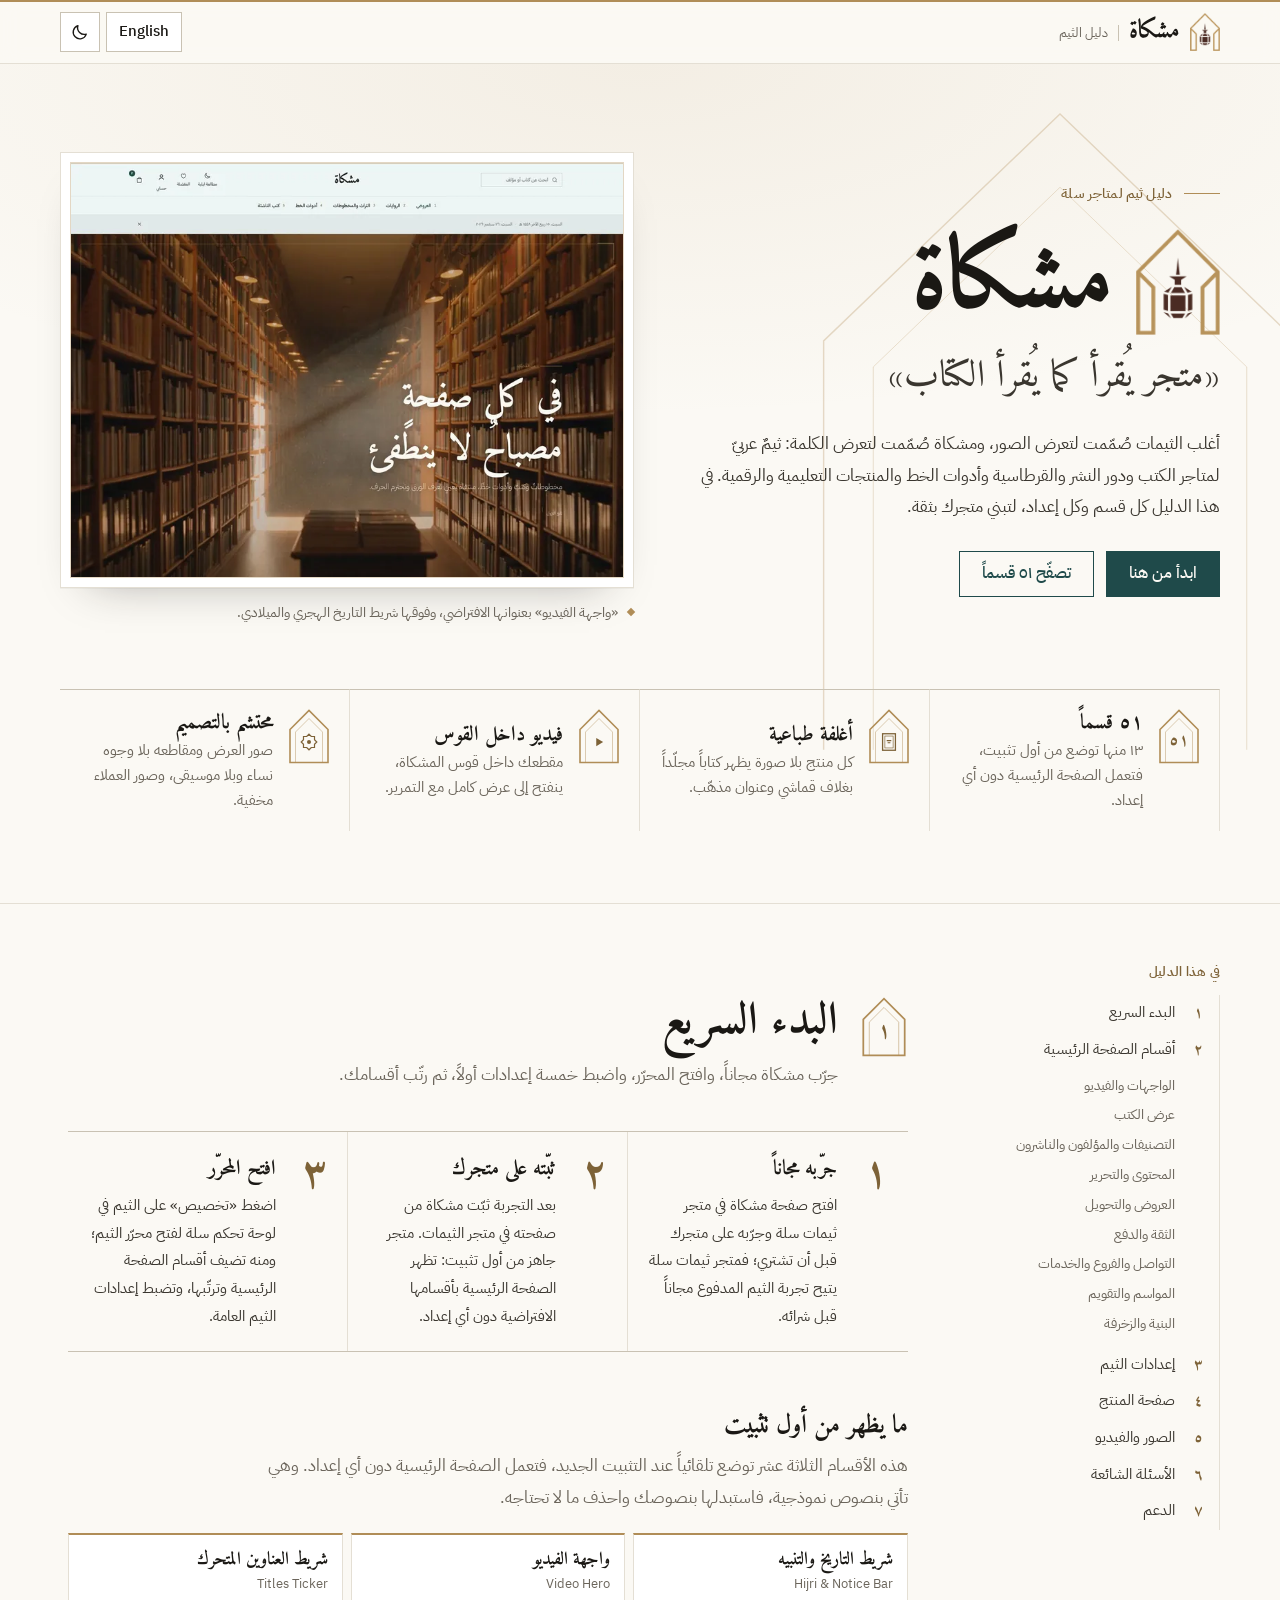
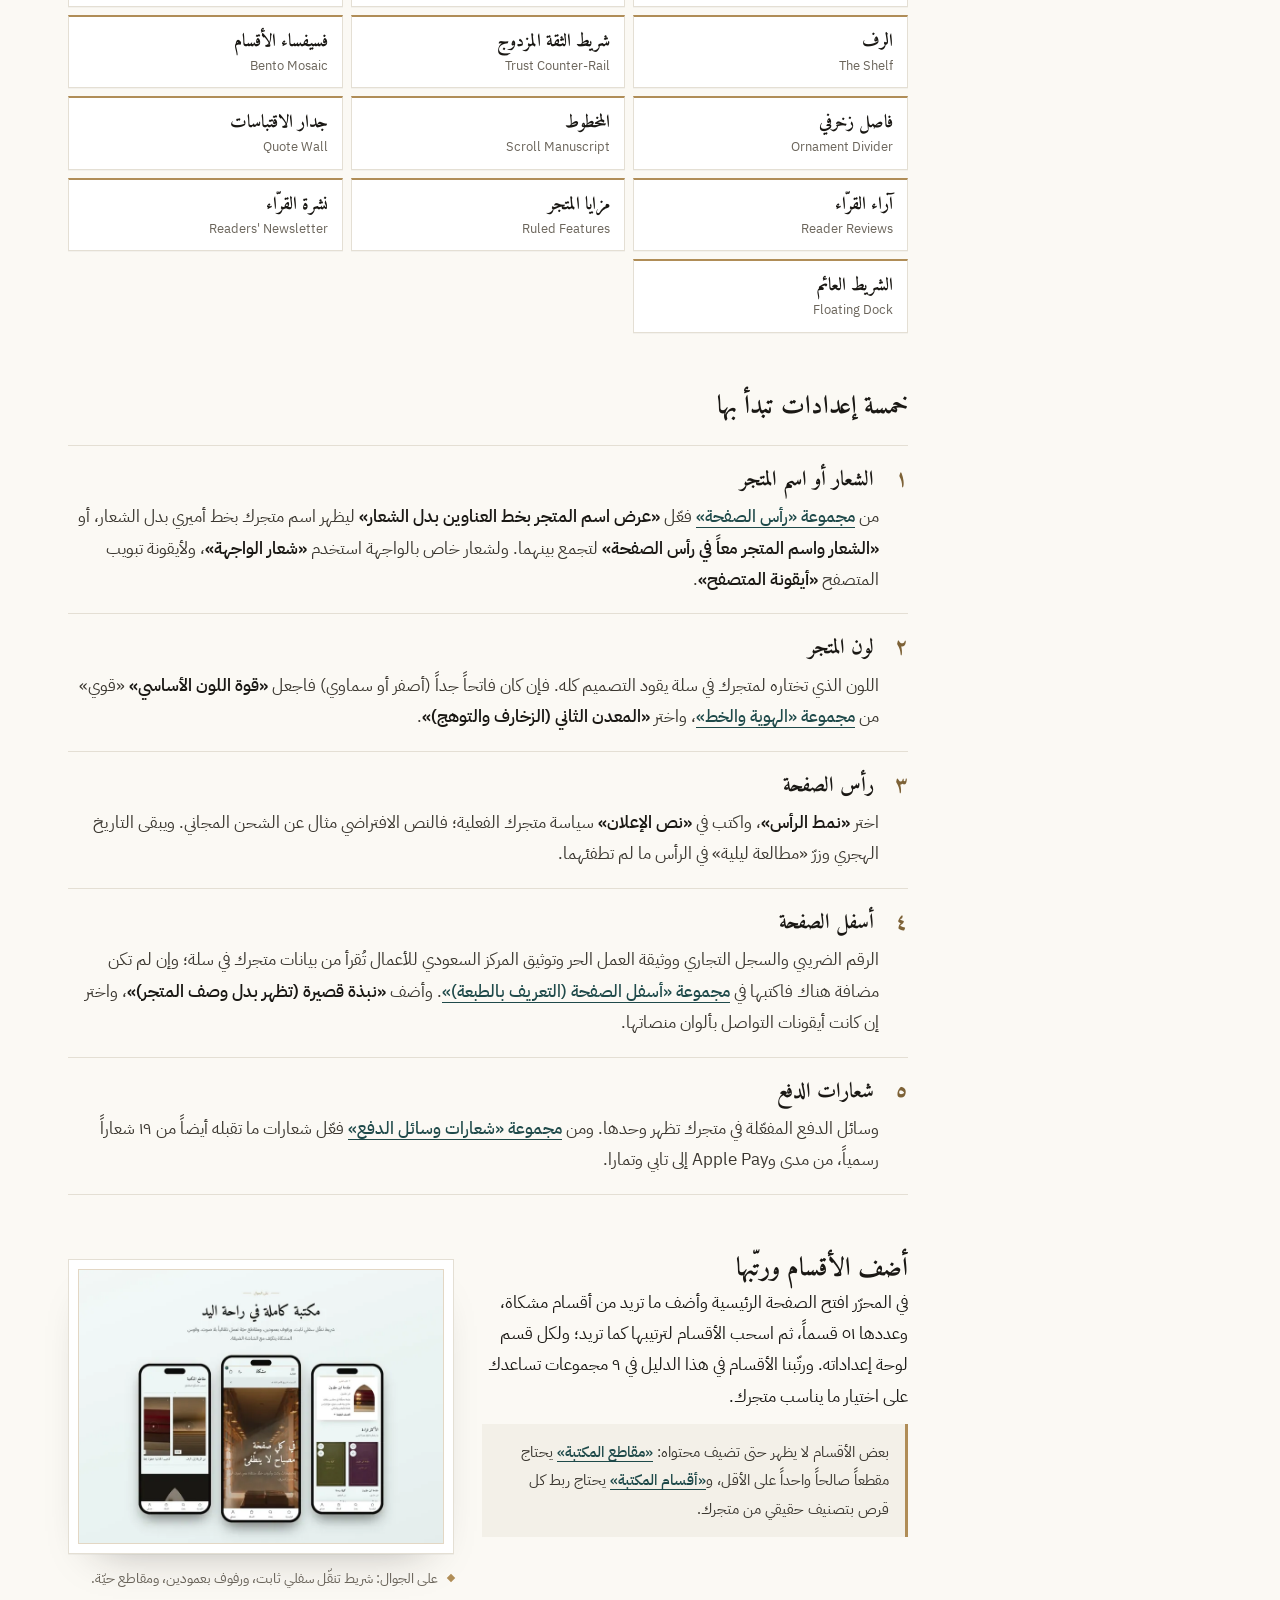
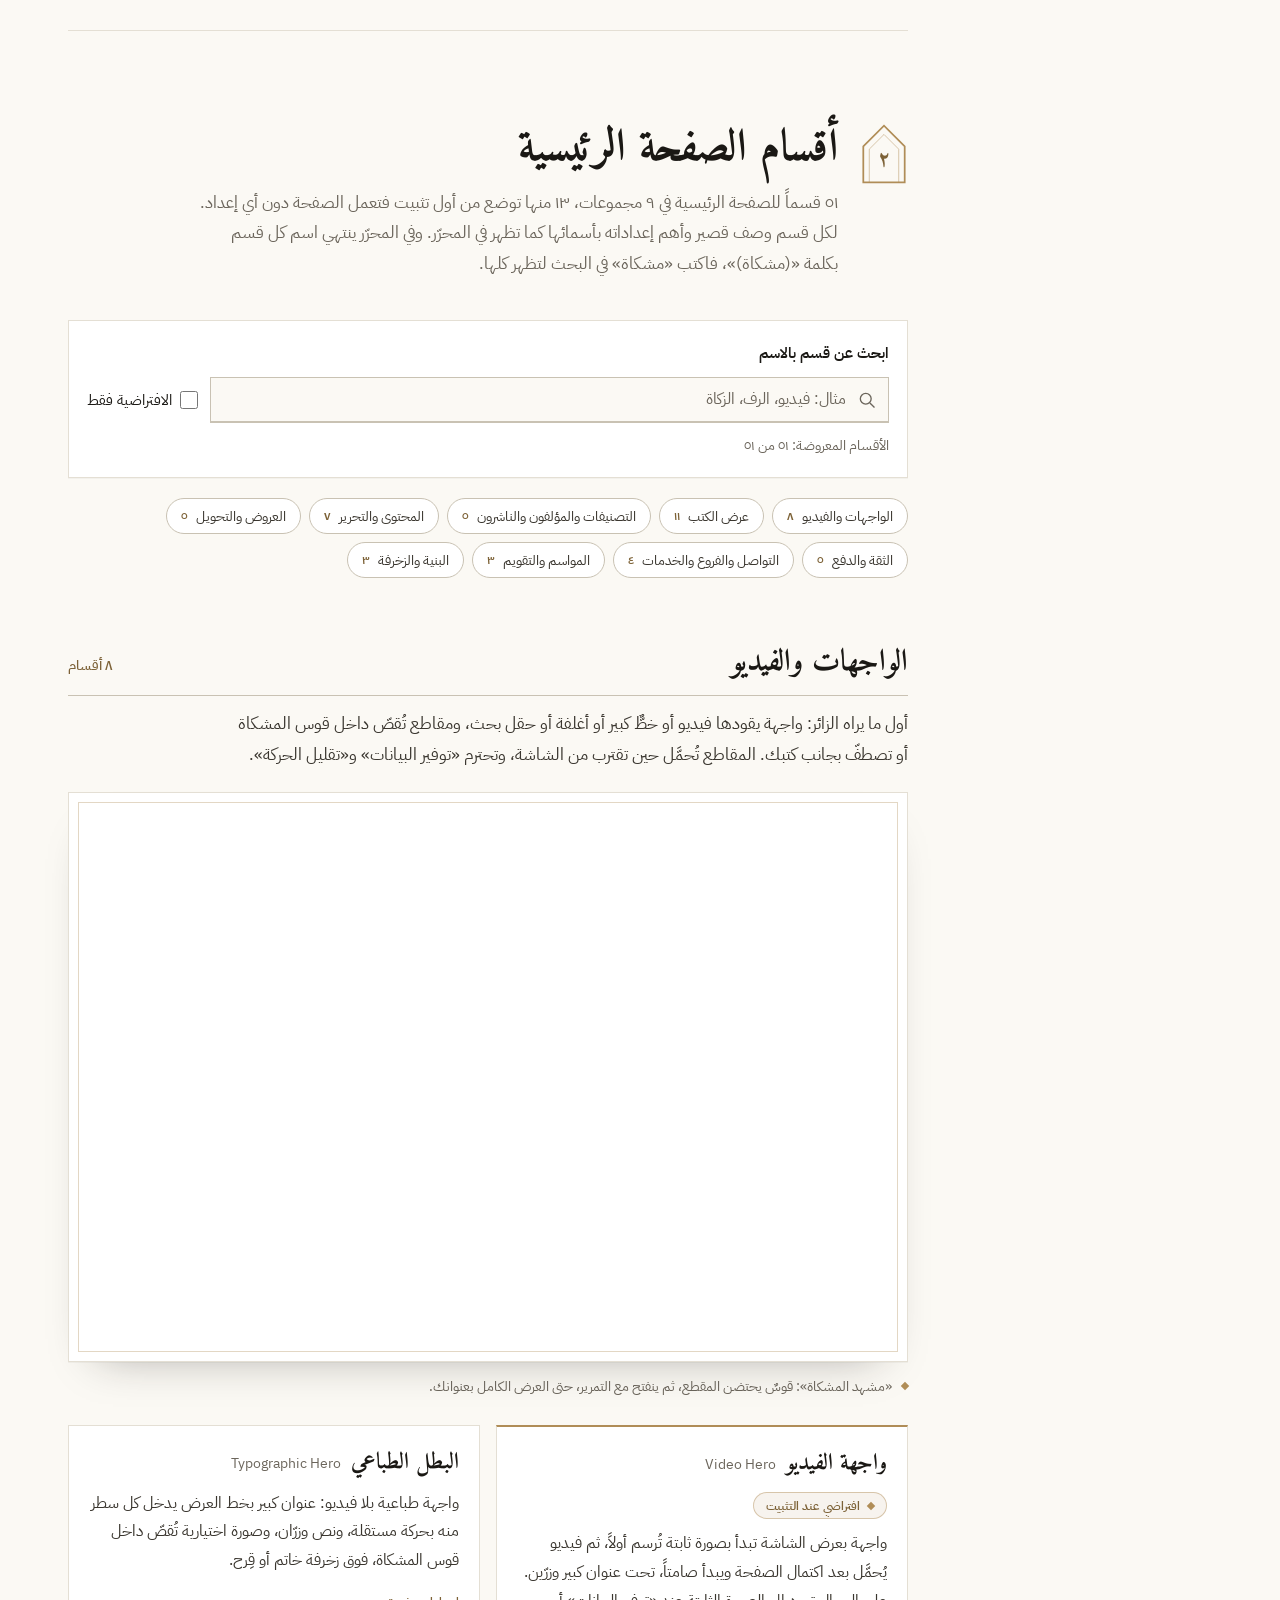
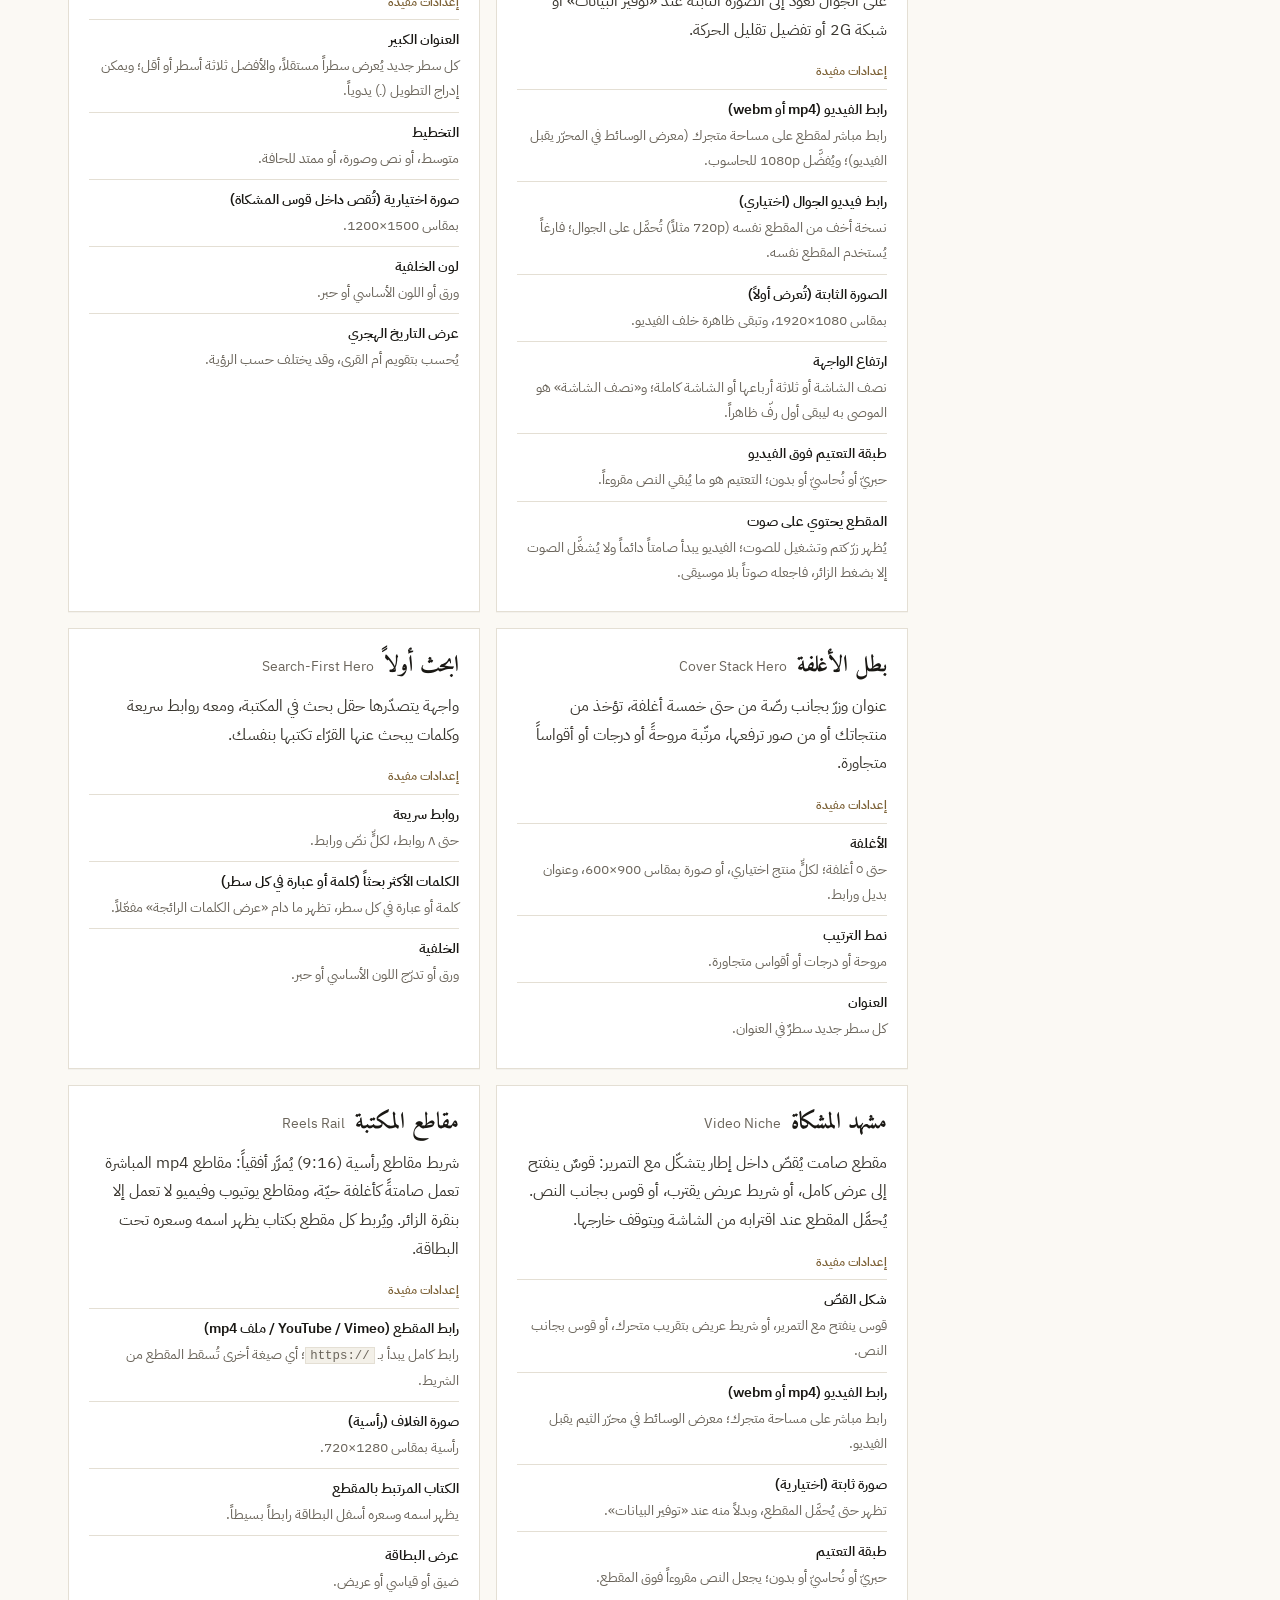
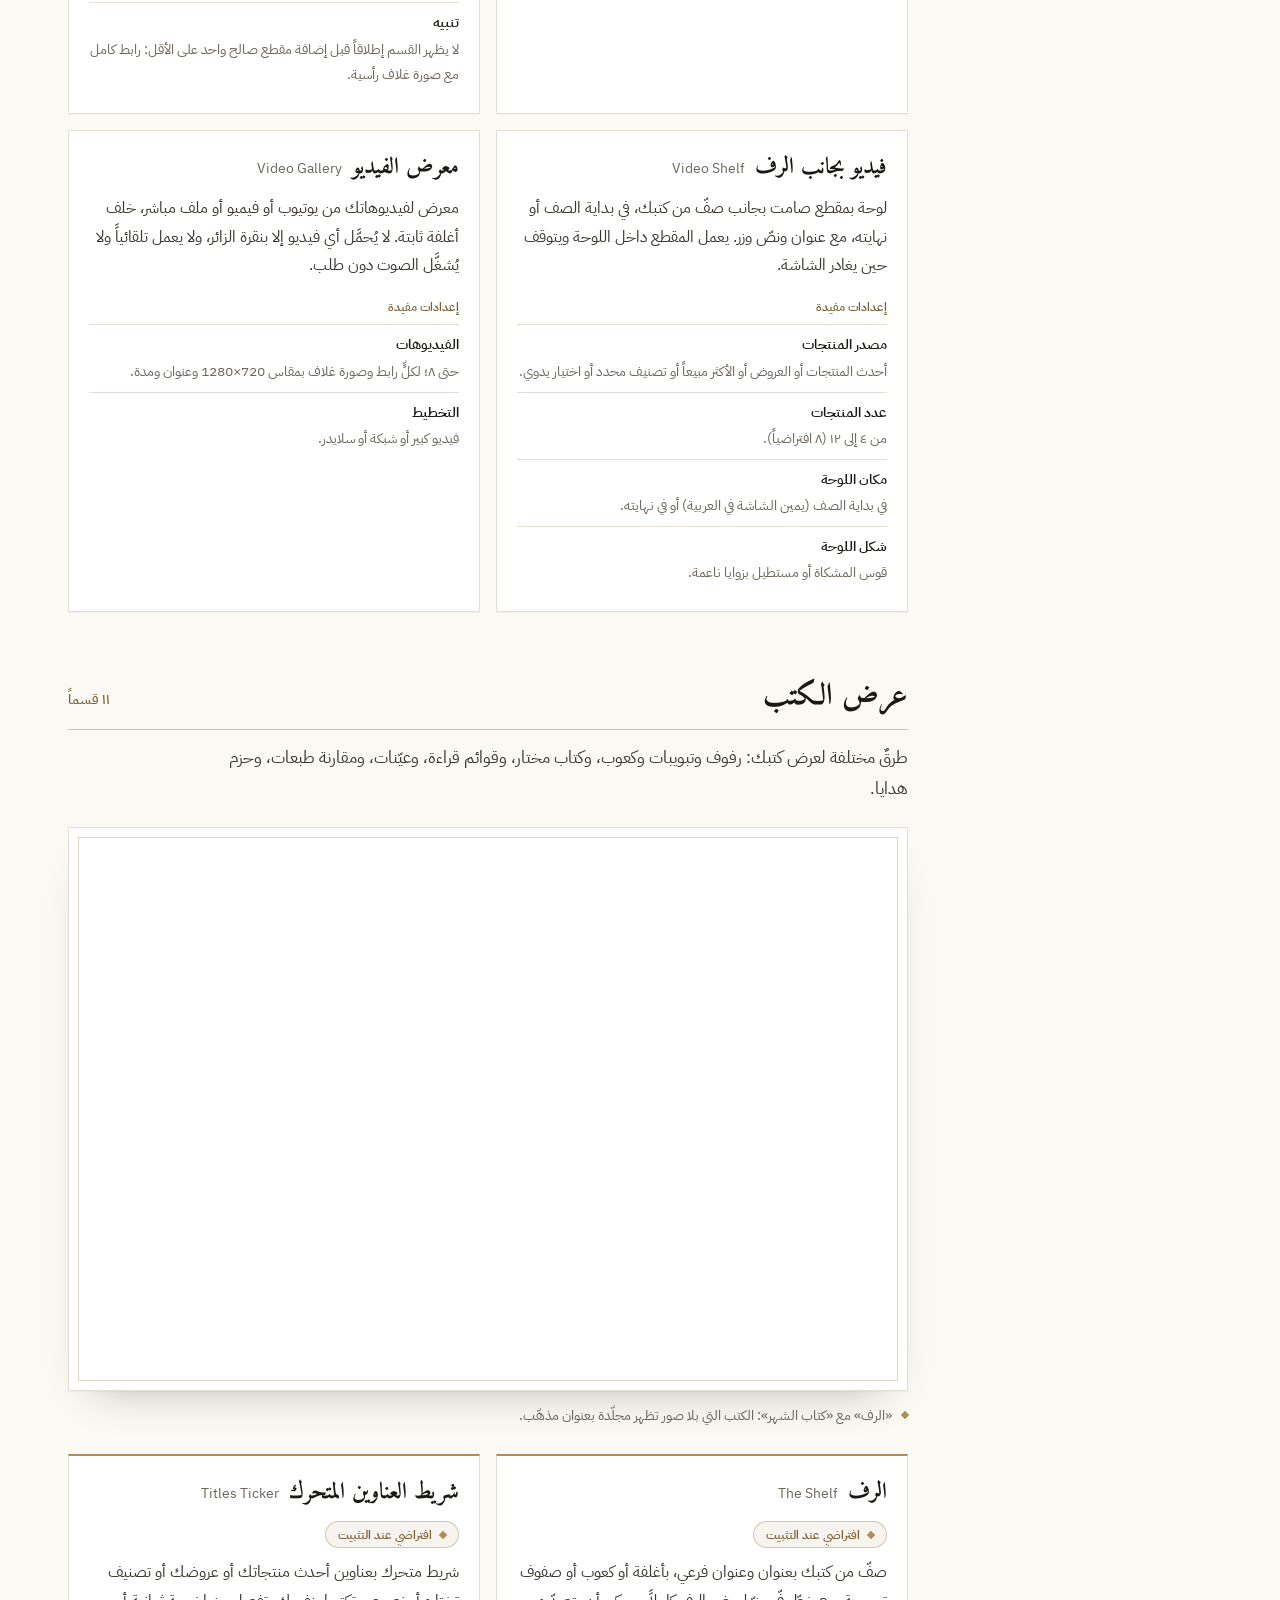
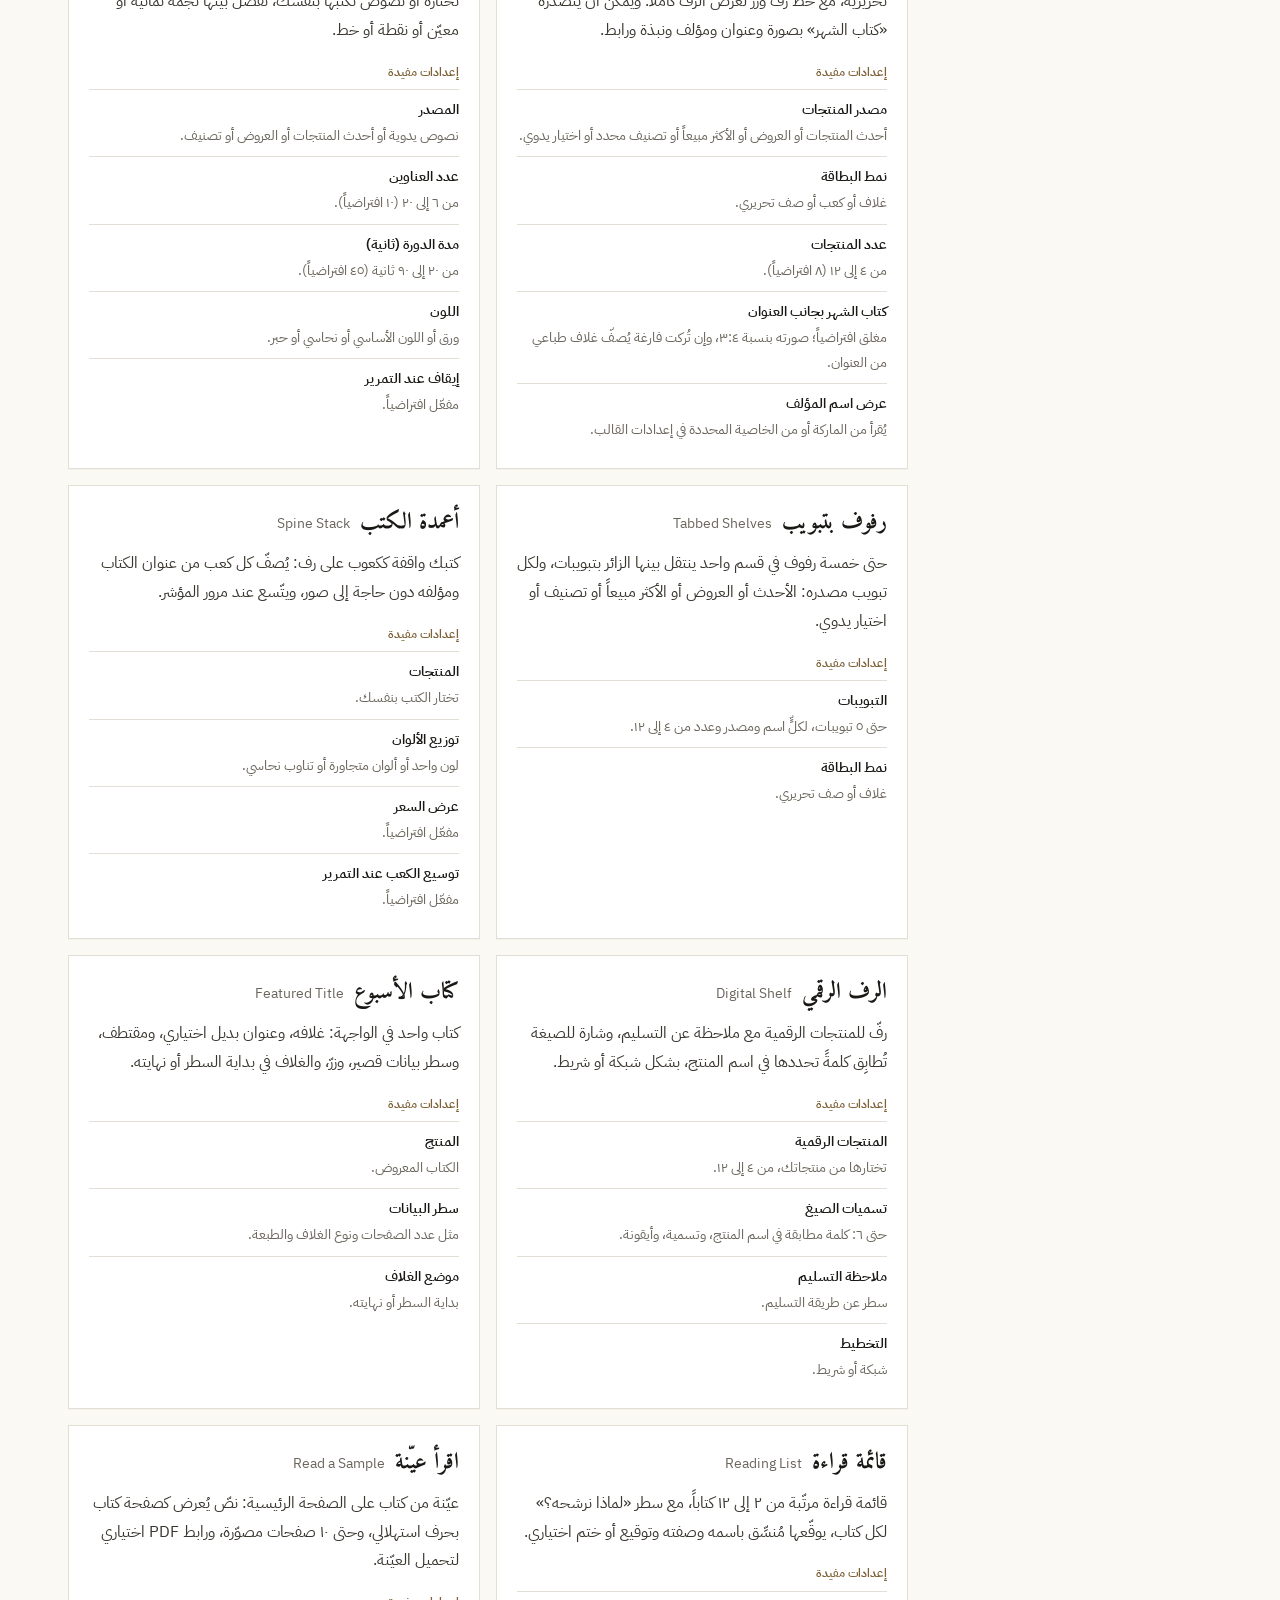
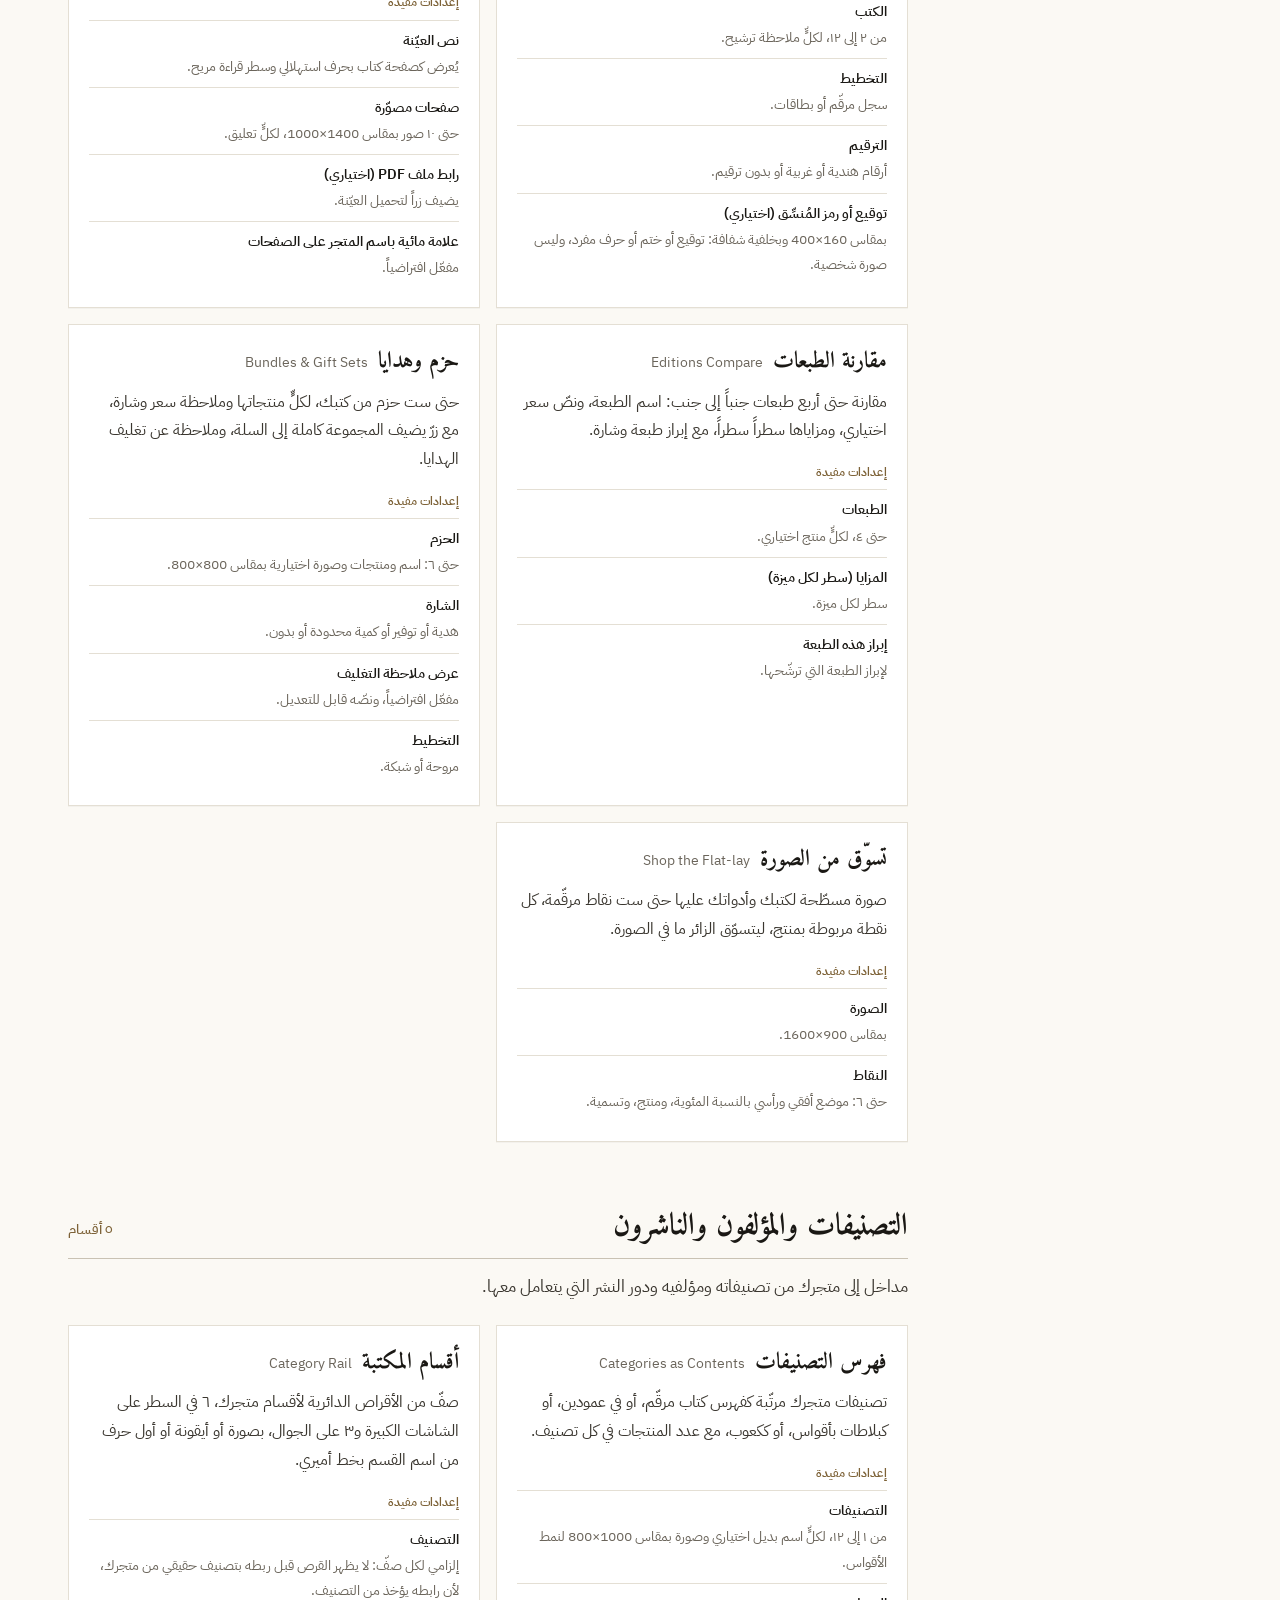
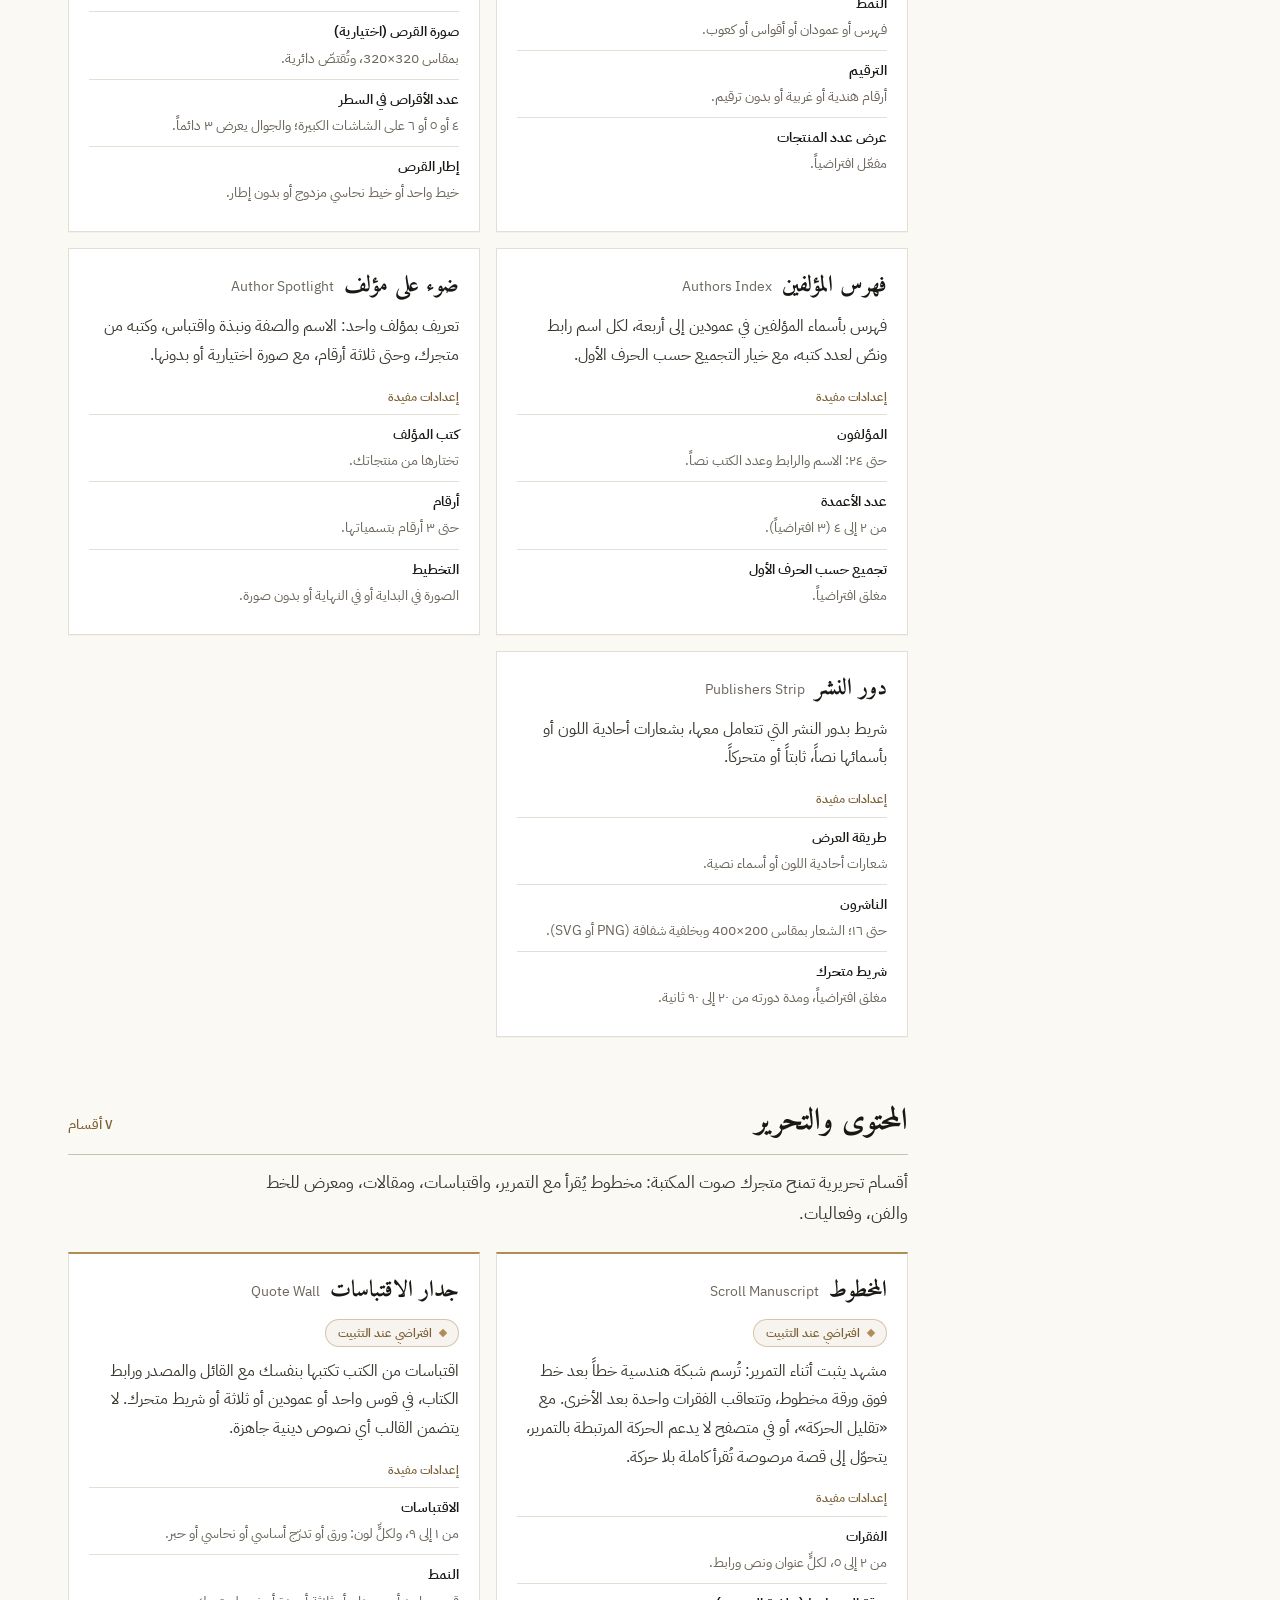
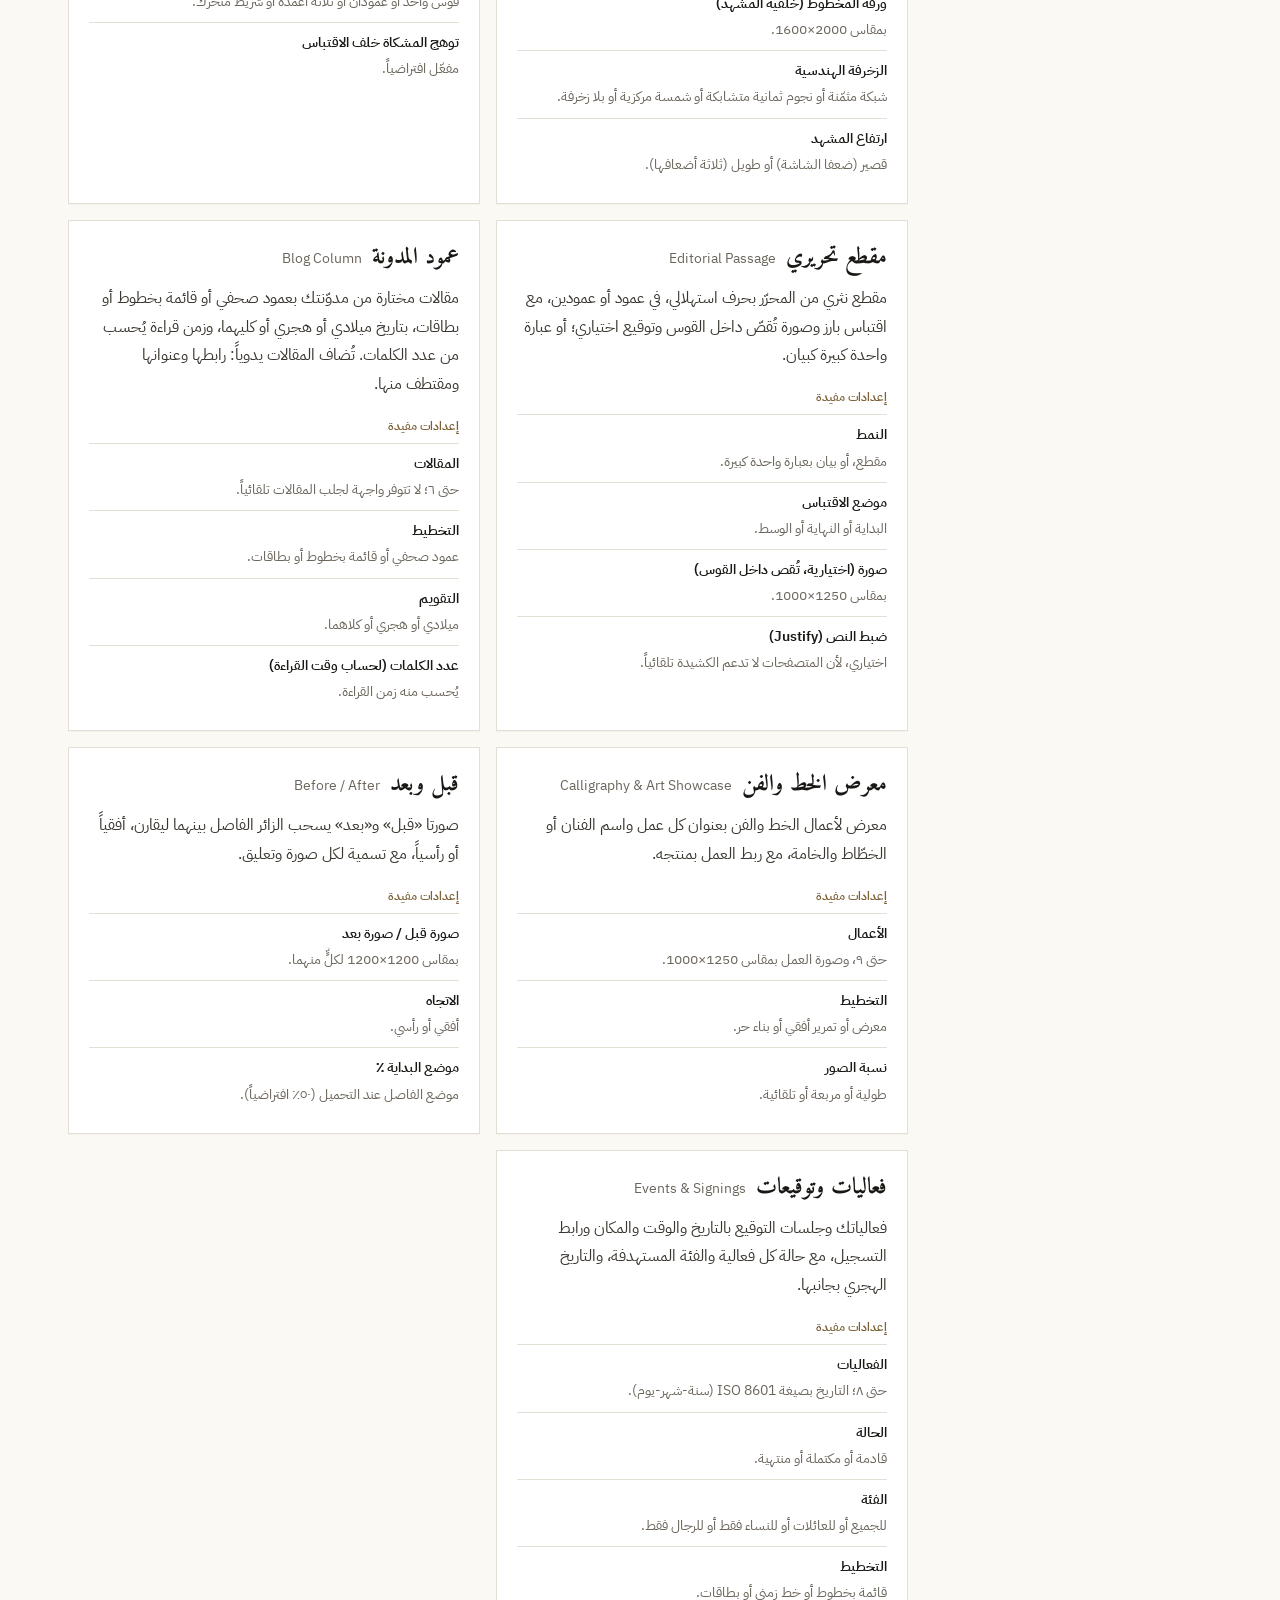
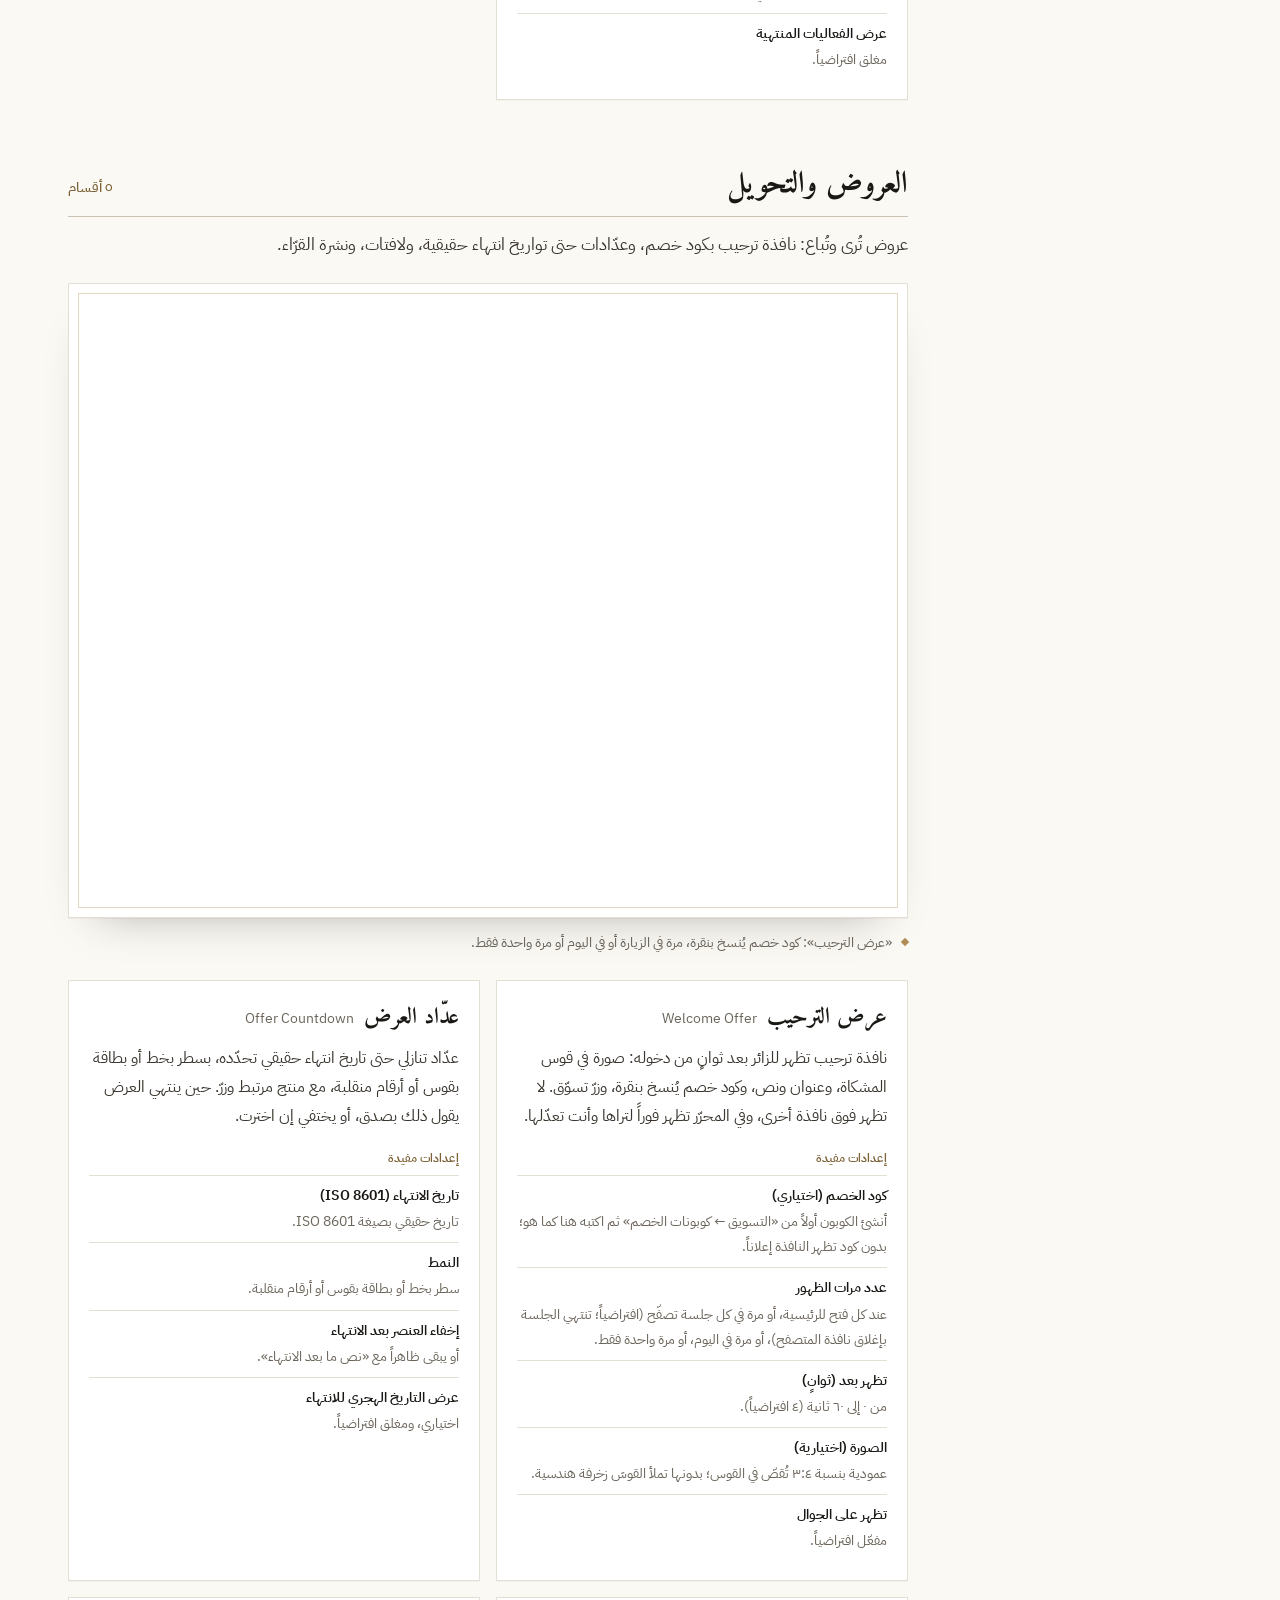
==== commit a0081713: "Header: important links and named language and currency switches; welcome offer every visit" ====
--- a/index.html
+++ b/index.html
@@ -103,7 +103,7 @@
 </div>
 <p id="sec-empty" class="filter__empty" hidden>لا يوجد قسم بهذا الاسم. جرّب كلمة أخرى، مثل «فيديو» أو «رف» أو «عرض».</p>
 <nav class="chips" aria-label="مجموعات الأقسام"><ul><li><a href="#g-heroes">الواجهات والفيديو<span class="chip__count">٨</span></a></li><li><a href="#g-books">عرض الكتب<span class="chip__count">١١</span></a></li><li><a href="#g-browse">التصنيفات والمؤلفون والناشرون<span class="chip__count">٥</span></a></li><li><a href="#g-editorial">المحتوى والتحرير<span class="chip__count">٧</span></a></li><li><a href="#g-offers">العروض والتحويل<span class="chip__count">٥</span></a></li><li><a href="#g-trust">الثقة والدفع<span class="chip__count">٥</span></a></li><li><a href="#g-contact">التواصل والفروع والخدمات<span class="chip__count">٤</span></a></li><li><a href="#g-seasons">المواسم والتقويم<span class="chip__count">٣</span></a></li><li><a href="#g-structure">البنية والزخرفة<span class="chip__count">٣</span></a></li></ul></nav>
-<section class="group" id="g-heroes" aria-labelledby="g-heroes-title"><div class="group__head"><h3 id="g-heroes-title">الواجهات والفيديو</h3><p class="group__count">٨ أقسام</p></div><p class="group__intro">أول ما يراه الزائر: واجهة يقودها فيديو أو خطٌّ كبير أو أغلفة أو حقل بحث، ومقاطع تُقصّ داخل قوس المشكاة أو تصطفّ بجانب كتبك. المقاطع تُحمَّل حين تقترب من الشاشة، وتحترم «توفير البيانات» و«تقليل الحركة».</p><figure class="figure group__figure"><div class="figure__frame"><picture><source type="image/webp" srcset="assets/img/video-niche-steps-800.webp 800w, assets/img/video-niche-steps-1120.webp 1120w" sizes="(min-width: 1100px) 820px, calc(100vw - 32px)"><img class="figure__img" src="assets/img/video-niche-steps-1120.jpg" width="1120" height="750" alt="ثلاث شاشات جوال تُظهر مقطعاً داخل قوس المشكاة ينفتح تدريجياً حتى يملأ الشاشة مع التمرير" loading="lazy" decoding="async"></picture></div><figcaption>«مشهد المشكاة»: قوسٌ يحتضن المقطع، ثم ينفتح مع التمرير، حتى العرض الكامل بعنوانك.</figcaption></figure><div class="sec-grid"><article class="sec sec--default" id="s-video-hero" data-names="واجهة الفيديو|Video Hero|video hero" data-default="1" aria-labelledby="s-video-hero-title"><header class="sec__head"><h4 class="sec__title" id="s-video-hero-title">واجهة الفيديو</h4><p class="sec__alt" lang="en" dir="ltr">Video Hero</p><p class="badge-row"><span class="badge">افتراضي عند التثبيت</span></p></header><p class="sec__desc">واجهة بعرض الشاشة تبدأ بصورة ثابتة تُرسم أولاً، ثم فيديو يُحمَّل بعد اكتمال الصفحة ويبدأ صامتاً، تحت عنوان كبير وزرّين. على الجوال تعود إلى الصورة الثابتة عند «توفير البيانات» أو شبكة 2G أو تفضيل تقليل الحركة.</p><p class="keys__label">إعدادات مفيدة</p><dl class="keys"><div class="key"><dt>رابط الفيديو (mp4 أو webm)</dt><dd>رابط مباشر لمقطع على مساحة متجرك (معرض الوسائط في المحرّر يقبل الفيديو)؛ ويُفضَّل 1080p للحاسوب.</dd></div><div class="key"><dt>رابط فيديو الجوال (اختياري)</dt><dd>نسخة أخف من المقطع نفسه (720p مثلاً) تُحمَّل على الجوال؛ فارغاً يُستخدم المقطع نفسه.</dd></div><div class="key"><dt>الصورة الثابتة (تُعرض أولاً)</dt><dd>بمقاس <span class="num" dir="ltr">1920×1080</span>، وتبقى ظاهرة خلف الفيديو.</dd></div><div class="key"><dt>ارتفاع الواجهة</dt><dd>نصف الشاشة أو ثلاثة أرباعها أو الشاشة كاملة؛ و«نصف الشاشة» هو الموصى به ليبقى أول رفّ ظاهراً.</dd></div><div class="key"><dt>طبقة التعتيم فوق الفيديو</dt><dd>حبريّ أو نُحاسيّ أو بدون؛ التعتيم هو ما يُبقي النص مقروءاً.</dd></div><div class="key"><dt>المقطع يحتوي على صوت</dt><dd>يُظهر زرّ كتم وتشغيل للصوت؛ الفيديو يبدأ صامتاً دائماً ولا يُشغَّل الصوت إلا بضغط الزائر، فاجعله صوتاً بلا موسيقى.</dd></div></dl></article><article class="sec" id="s-hero-type" data-names="البطل الطباعي|Typographic Hero|hero type" data-default="0" aria-labelledby="s-hero-type-title"><header class="sec__head"><h4 class="sec__title" id="s-hero-type-title">البطل الطباعي</h4><p class="sec__alt" lang="en" dir="ltr">Typographic Hero</p></header><p class="sec__desc">واجهة طباعية بلا فيديو: عنوان كبير بخط العرض يدخل كل سطر منه بحركة مستقلة، ونص وزرّان، وصورة اختيارية تُقصّ داخل قوس المشكاة، فوق زخرفة خاتم أو قِرح.</p><p class="keys__label">إعدادات مفيدة</p><dl class="keys"><div class="key"><dt>العنوان الكبير</dt><dd>كل سطر جديد يُعرض سطراً مستقلاً، والأفضل ثلاثة أسطر أو أقل؛ ويمكن إدراج التطويل (ـ) يدوياً.</dd></div><div class="key"><dt>التخطيط</dt><dd>متوسط، أو نص وصورة، أو ممتد للحافة.</dd></div><div class="key"><dt>صورة اختيارية (تُقص داخل قوس المشكاة)</dt><dd>بمقاس <span class="num" dir="ltr">1200×1500</span>.</dd></div><div class="key"><dt>لون الخلفية</dt><dd>ورق أو اللون الأساسي أو حبر.</dd></div><div class="key"><dt>عرض التاريخ الهجري</dt><dd>يُحسب بتقويم أم القرى، وقد يختلف حسب الرؤية.</dd></div></dl></article><article class="sec" id="s-hero-cover-stack" data-names="بطل الأغلفة|Cover Stack Hero|hero cover stack" data-default="0" aria-labelledby="s-hero-cover-stack-title"><header class="sec__head"><h4 class="sec__title" id="s-hero-cover-stack-title">بطل الأغلفة</h4><p class="sec__alt" lang="en" dir="ltr">Cover Stack Hero</p></header><p class="sec__desc">عنوان وزرّ بجانب رصّة من حتى خمسة أغلفة، تؤخذ من منتجاتك أو من صور ترفعها، مرتّبة مروحةً أو درجات أو أقواساً متجاورة.</p><p class="keys__label">إعدادات مفيدة</p><dl class="keys"><div class="key"><dt>الأغلفة</dt><dd>حتى ٥ أغلفة؛ لكلٍّ منتج اختياري، أو صورة بمقاس <span class="num" dir="ltr">600×900</span>، وعنوان بديل ورابط.</dd></div><div class="key"><dt>نمط الترتيب</dt><dd>مروحة أو درجات أو أقواس متجاورة.</dd></div><div class="key"><dt>العنوان</dt><dd>كل سطر جديد سطرٌ في العنوان.</dd></div></dl></article><article class="sec" id="s-search-hero" data-names="ابحث أولاً|Search-First Hero|search hero" data-default="0" aria-labelledby="s-search-hero-title"><header class="sec__head"><h4 class="sec__title" id="s-search-hero-title">ابحث أولاً</h4><p class="sec__alt" lang="en" dir="ltr">Search-First Hero</p></header><p class="sec__desc">واجهة يتصدّرها حقل بحث في المكتبة، ومعه روابط سريعة وكلمات يبحث عنها القرّاء تكتبها بنفسك.</p><p class="keys__label">إعدادات مفيدة</p><dl class="keys"><div class="key"><dt>روابط سريعة</dt><dd>حتى ٨ روابط، لكلٍّ نصّ ورابط.</dd></div><div class="key"><dt>الكلمات الأكثر بحثاً (كلمة أو عبارة في كل سطر)</dt><dd>كلمة أو عبارة في كل سطر، تظهر ما دام «عرض الكلمات الرائجة» مفعّلاً.</dd></div><div class="key"><dt>الخلفية</dt><dd>ورق أو تدرّج اللون الأساسي أو حبر.</dd></div></dl></article><article class="sec" id="s-video-niche" data-names="مشهد المشكاة|Video Niche|video niche" data-default="0" aria-labelledby="s-video-niche-title"><header class="sec__head"><h4 class="sec__title" id="s-video-niche-title">مشهد المشكاة</h4><p class="sec__alt" lang="en" dir="ltr">Video Niche</p></header><p class="sec__desc">مقطع صامت يُقصّ داخل إطار يتشكّل مع التمرير: قوسٌ ينفتح إلى عرض كامل، أو شريط عريض يقترب، أو قوس بجانب النص. يُحمَّل المقطع عند اقترابه من الشاشة ويتوقف خارجها.</p><p class="keys__label">إعدادات مفيدة</p><dl class="keys"><div class="key"><dt>شكل القصّ</dt><dd>قوس ينفتح مع التمرير، أو شريط عريض بتقريب متحرك، أو قوس بجانب النص.</dd></div><div class="key"><dt>رابط الفيديو (mp4 أو webm)</dt><dd>رابط مباشر على مساحة متجرك؛ معرض الوسائط في محرّر الثيم يقبل الفيديو.</dd></div><div class="key"><dt>صورة ثابتة (اختيارية)</dt><dd>تظهر حتى يُحمَّل المقطع، وبدلاً منه عند «توفير البيانات».</dd></div><div class="key"><dt>طبقة التعتيم</dt><dd>حبريّ أو نُحاسيّ أو بدون؛ يجعل النص مقروءاً فوق المقطع.</dd></div></dl></article><article class="sec" id="s-reels-rail" data-names="مقاطع المكتبة|Reels Rail|reels rail" data-default="0" aria-labelledby="s-reels-rail-title"><header class="sec__head"><h4 class="sec__title" id="s-reels-rail-title">مقاطع المكتبة</h4><p class="sec__alt" lang="en" dir="ltr">Reels Rail</p></header><p class="sec__desc">شريط مقاطع رأسية (9:16) يُمرَّر أفقياً: مقاطع mp4 المباشرة تعمل صامتةً كأغلفة حيّة، ومقاطع يوتيوب وفيميو لا تعمل إلا بنقرة الزائر. ويُربط كل مقطع بكتاب يظهر اسمه وسعره تحت البطاقة.</p><p class="keys__label">إعدادات مفيدة</p><dl class="keys"><div class="key"><dt>رابط المقطع (YouTube / Vimeo / ملف mp4)</dt><dd>رابط كامل يبدأ بـ <code dir="ltr">https://</code>؛ أي صيغة أخرى تُسقط المقطع من الشريط.</dd></div><div class="key"><dt>صورة الغلاف (رأسية)</dt><dd>رأسية بمقاس <span class="num" dir="ltr">720×1280</span>.</dd></div><div class="key"><dt>الكتاب المرتبط بالمقطع</dt><dd>يظهر اسمه وسعره أسفل البطاقة رابطاً بسيطاً.</dd></div><div class="key"><dt>عرض البطاقة</dt><dd>ضيق أو قياسي أو عريض.</dd></div><div class="key"><dt>تنبيه</dt><dd>لا يظهر القسم إطلاقاً قبل إضافة مقطع صالح واحد على الأقل: رابط كامل مع صورة غلاف رأسية.</dd></div></dl></article><article class="sec" id="s-video-shelf" data-names="فيديو بجانب الرف|Video Shelf|video shelf" data-default="0" aria-labelledby="s-video-shelf-title"><header class="sec__head"><h4 class="sec__title" id="s-video-shelf-title">فيديو بجانب الرف</h4><p class="sec__alt" lang="en" dir="ltr">Video Shelf</p></header><p class="sec__desc">لوحة بمقطع صامت بجانب صفّ من كتبك، في بداية الصف أو نهايته، مع عنوان ونصّ وزر. يعمل المقطع داخل اللوحة ويتوقف حين يغادر الشاشة.</p><p class="keys__label">إعدادات مفيدة</p><dl class="keys"><div class="key"><dt>مصدر المنتجات</dt><dd>أحدث المنتجات أو العروض أو الأكثر مبيعاً أو تصنيف محدد أو اختيار يدوي.</dd></div><div class="key"><dt>عدد المنتجات</dt><dd>من ٤ إلى ١٢ (٨ افتراضياً).</dd></div><div class="key"><dt>مكان اللوحة</dt><dd>في بداية الصف (يمين الشاشة في العربية) أو في نهايته.</dd></div><div class="key"><dt>شكل اللوحة</dt><dd>قوس المشكاة أو مستطيل بزوايا ناعمة.</dd></div></dl></article><article class="sec" id="s-video-gallery" data-names="معرض الفيديو|Video Gallery|video gallery" data-default="0" aria-labelledby="s-video-gallery-title"><header class="sec__head"><h4 class="sec__title" id="s-video-gallery-title">معرض الفيديو</h4><p class="sec__alt" lang="en" dir="ltr">Video Gallery</p></header><p class="sec__desc">معرض لفيديوهاتك من يوتيوب أو فيميو أو ملف مباشر، خلف أغلفة ثابتة. لا يُحمَّل أي فيديو إلا بنقرة الزائر، ولا يعمل تلقائياً ولا يُشغَّل الصوت دون طلب.</p><p class="keys__label">إعدادات مفيدة</p><dl class="keys"><div class="key"><dt>الفيديوهات</dt><dd>حتى ٨؛ لكلٍّ رابط وصورة غلاف بمقاس <span class="num" dir="ltr">1280×720</span> وعنوان ومدة.</dd></div><div class="key"><dt>التخطيط</dt><dd>فيديو كبير أو شبكة أو سلايدر.</dd></div></dl></article></div></section><section class="group" id="g-books" aria-labelledby="g-books-title"><div class="group__head"><h3 id="g-books-title">عرض الكتب</h3><p class="group__count">١١ قسماً</p></div><p class="group__intro">طرقٌ مختلفة لعرض كتبك: رفوف وتبويبات وكعوب، وكتاب مختار، وقوائم قراءة، وعيّنات، ومقارنة طبعات، وحزم هدايا.</p><figure class="figure group__figure"><div class="figure__frame"><picture><source type="image/webp" srcset="assets/img/shelf-bound-covers-800.webp 800w, assets/img/shelf-bound-covers-1400.webp 1400w" sizes="(min-width: 1100px) 820px, calc(100vw - 32px)"><img class="figure__img" src="assets/img/shelf-bound-covers-1200.jpg" width="1200" height="795" alt="رفّ «الأكثر قراءة» بأغلفة قماشية ملوّنة بعناوين مذهّبة، يتصدّره «كتاب الشهر» بصورة داخل قوس" loading="lazy" decoding="async"></picture></div><figcaption>«الرف» مع «كتاب الشهر»: الكتب التي بلا صور تظهر مجلّدة بعنوان مذهّب.</figcaption></figure><div class="sec-grid"><article class="sec sec--default" id="s-shelf" data-names="الرف|The Shelf|shelf" data-default="1" aria-labelledby="s-shelf-title"><header class="sec__head"><h4 class="sec__title" id="s-shelf-title">الرف</h4><p class="sec__alt" lang="en" dir="ltr">The Shelf</p><p class="badge-row"><span class="badge">افتراضي عند التثبيت</span></p></header><p class="sec__desc">صفّ من كتبك بعنوان وعنوان فرعي، بأغلفة أو كعوب أو صفوف تحريرية، مع خطّ رفّ وزرّ لعرض الرف كاملاً. ويمكن أن يتصدّره «كتاب الشهر» بصورة وعنوان ومؤلف ونبذة ورابط.</p><p class="keys__label">إعدادات مفيدة</p><dl class="keys"><div class="key"><dt>مصدر المنتجات</dt><dd>أحدث المنتجات أو العروض أو الأكثر مبيعاً أو تصنيف محدد أو اختيار يدوي.</dd></div><div class="key"><dt>نمط البطاقة</dt><dd>غلاف أو كعب أو صف تحريري.</dd></div><div class="key"><dt>عدد المنتجات</dt><dd>من ٤ إلى ١٢ (٨ افتراضياً).</dd></div><div class="key"><dt>كتاب الشهر بجانب العنوان</dt><dd>مغلق افتراضياً؛ صورته بنسبة ٣:٤، وإن تُركت فارغة يُصفّ غلاف طباعي من العنوان.</dd></div><div class="key"><dt>عرض اسم المؤلف</dt><dd>يُقرأ من الماركة أو من الخاصية المحددة في إعدادات القالب.</dd></div></dl></article><article class="sec sec--default" id="s-titles-ticker" data-names="شريط العناوين المتحرك|Titles Ticker|titles ticker" data-default="1" aria-labelledby="s-titles-ticker-title"><header class="sec__head"><h4 class="sec__title" id="s-titles-ticker-title">شريط العناوين المتحرك</h4><p class="sec__alt" lang="en" dir="ltr">Titles Ticker</p><p class="badge-row"><span class="badge">افتراضي عند التثبيت</span></p></header><p class="sec__desc">شريط متحرك بعناوين أحدث منتجاتك أو عروضك أو تصنيف تختاره أو نصوص تكتبها بنفسك، تفصل بينها نجمة ثمانية أو معيّن أو نقطة أو خط.</p><p class="keys__label">إعدادات مفيدة</p><dl class="keys"><div class="key"><dt>المصدر</dt><dd>نصوص يدوية أو أحدث المنتجات أو العروض أو تصنيف.</dd></div><div class="key"><dt>عدد العناوين</dt><dd>من ٦ إلى ٢٠ (١٠ افتراضياً).</dd></div><div class="key"><dt>مدة الدورة (ثانية)</dt><dd>من ٢٠ إلى ٩٠ ثانية (٤٥ افتراضياً).</dd></div><div class="key"><dt>اللون</dt><dd>ورق أو اللون الأساسي أو نحاسي أو حبر.</dd></div><div class="key"><dt>إيقاف عند التمرير</dt><dd>مفعّل افتراضياً.</dd></div></dl></article><article class="sec" id="s-tabbed-shelves" data-names="رفوف بتبويب|Tabbed Shelves|tabbed shelves" data-default="0" aria-labelledby="s-tabbed-shelves-title"><header class="sec__head"><h4 class="sec__title" id="s-tabbed-shelves-title">رفوف بتبويب</h4><p class="sec__alt" lang="en" dir="ltr">Tabbed Shelves</p></header><p class="sec__desc">حتى خمسة رفوف في قسم واحد ينتقل بينها الزائر بتبويبات، ولكل تبويب مصدره: الأحدث أو العروض أو الأكثر مبيعاً أو تصنيف أو اختيار يدوي.</p><p class="keys__label">إعدادات مفيدة</p><dl class="keys"><div class="key"><dt>التبويبات</dt><dd>حتى ٥ تبويبات، لكلٍّ اسم ومصدر وعدد من ٤ إلى ١٢.</dd></div><div class="key"><dt>نمط البطاقة</dt><dd>غلاف أو صف تحريري.</dd></div></dl></article><article class="sec" id="s-spine-stack" data-names="أعمدة الكتب|Spine Stack|spine stack" data-default="0" aria-labelledby="s-spine-stack-title"><header class="sec__head"><h4 class="sec__title" id="s-spine-stack-title">أعمدة الكتب</h4><p class="sec__alt" lang="en" dir="ltr">Spine Stack</p></header><p class="sec__desc">كتبك واقفة ككعوب على رف: يُصفّ كل كعب من عنوان الكتاب ومؤلفه دون حاجة إلى صور، ويتّسع عند مرور المؤشر.</p><p class="keys__label">إعدادات مفيدة</p><dl class="keys"><div class="key"><dt>المنتجات</dt><dd>تختار الكتب بنفسك.</dd></div><div class="key"><dt>توزيع الألوان</dt><dd>لون واحد أو ألوان متجاورة أو تناوب نحاسي.</dd></div><div class="key"><dt>عرض السعر</dt><dd>مفعّل افتراضياً.</dd></div><div class="key"><dt>توسيع الكعب عند التمرير</dt><dd>مفعّل افتراضياً.</dd></div></dl></article><article class="sec" id="s-digital-shelf" data-names="الرف الرقمي|Digital Shelf|digital shelf" data-default="0" aria-labelledby="s-digital-shelf-title"><header class="sec__head"><h4 class="sec__title" id="s-digital-shelf-title">الرف الرقمي</h4><p class="sec__alt" lang="en" dir="ltr">Digital Shelf</p></header><p class="sec__desc">رفّ للمنتجات الرقمية مع ملاحظة عن التسليم، وشارة للصيغة تُطابِق كلمةً تحددها في اسم المنتج، بشكل شبكة أو شريط.</p><p class="keys__label">إعدادات مفيدة</p><dl class="keys"><div class="key"><dt>المنتجات الرقمية</dt><dd>تختارها من منتجاتك، من ٤ إلى ١٢.</dd></div><div class="key"><dt>تسميات الصيغ</dt><dd>حتى ٦: كلمة مطابقة في اسم المنتج، وتسمية، وأيقونة.</dd></div><div class="key"><dt>ملاحظة التسليم</dt><dd>سطر عن طريقة التسليم.</dd></div><div class="key"><dt>التخطيط</dt><dd>شبكة أو شريط.</dd></div></dl></article><article class="sec" id="s-featured-title" data-names="كتاب الأسبوع|Featured Title|featured title" data-default="0" aria-labelledby="s-featured-title-title"><header class="sec__head"><h4 class="sec__title" id="s-featured-title-title">كتاب الأسبوع</h4><p class="sec__alt" lang="en" dir="ltr">Featured Title</p></header><p class="sec__desc">كتاب واحد في الواجهة: غلافه، وعنوان بديل اختياري، ومقتطف، وسطر بيانات قصير، وزرّ، والغلاف في بداية السطر أو نهايته.</p><p class="keys__label">إعدادات مفيدة</p><dl class="keys"><div class="key"><dt>المنتج</dt><dd>الكتاب المعروض.</dd></div><div class="key"><dt>سطر البيانات</dt><dd>مثل عدد الصفحات ونوع الغلاف والطبعة.</dd></div><div class="key"><dt>موضع الغلاف</dt><dd>بداية السطر أو نهايته.</dd></div></dl></article><article class="sec" id="s-reading-list" data-names="قائمة قراءة|Reading List|reading list" data-default="0" aria-labelledby="s-reading-list-title"><header class="sec__head"><h4 class="sec__title" id="s-reading-list-title">قائمة قراءة</h4><p class="sec__alt" lang="en" dir="ltr">Reading List</p></header><p class="sec__desc">قائمة قراءة مرتّبة من ٢ إلى ١٢ كتاباً، مع سطر «لماذا نرشحه؟» لكل كتاب، يوقّعها مُنسِّق باسمه وصفته وتوقيع أو ختم اختياري.</p><p class="keys__label">إعدادات مفيدة</p><dl class="keys"><div class="key"><dt>الكتب</dt><dd>من ٢ إلى ١٢، لكلٍّ ملاحظة ترشيح.</dd></div><div class="key"><dt>التخطيط</dt><dd>سجل مرقّم أو بطاقات.</dd></div><div class="key"><dt>الترقيم</dt><dd>أرقام هندية أو غربية أو بدون ترقيم.</dd></div><div class="key"><dt>توقيع أو رمز المُنسِّق (اختياري)</dt><dd>بمقاس <span class="num" dir="ltr">400×160</span> وبخلفية شفافة: توقيع أو ختم أو حرف مفرد، وليس صورة شخصية.</dd></div></dl></article><article class="sec" id="s-sample-reader" data-names="اقرأ عيّنة|Read a Sample|sample reader" data-default="0" aria-labelledby="s-sample-reader-title"><header class="sec__head"><h4 class="sec__title" id="s-sample-reader-title">اقرأ عيّنة</h4><p class="sec__alt" lang="en" dir="ltr">Read a Sample</p></header><p class="sec__desc">عيّنة من كتاب على الصفحة الرئيسية: نصّ يُعرض كصفحة كتاب بحرف استهلالي، وحتى ١٠ صفحات مصوّرة، ورابط PDF اختياري لتحميل العيّنة.</p><p class="keys__label">إعدادات مفيدة</p><dl class="keys"><div class="key"><dt>نص العيّنة</dt><dd>يُعرض كصفحة كتاب بحرف استهلالي وسطر قراءة مريح.</dd></div><div class="key"><dt>صفحات مصوّرة</dt><dd>حتى ١٠ صور بمقاس <span class="num" dir="ltr">1000×1400</span>، لكلٍّ تعليق.</dd></div><div class="key"><dt>رابط ملف PDF (اختياري)</dt><dd>يضيف زراً لتحميل العيّنة.</dd></div><div class="key"><dt>علامة مائية باسم المتجر على الصفحات</dt><dd>مفعّل افتراضياً.</dd></div></dl></article><article class="sec" id="s-editions-compare" data-names="مقارنة الطبعات|Editions Compare|editions compare" data-default="0" aria-labelledby="s-editions-compare-title"><header class="sec__head"><h4 class="sec__title" id="s-editions-compare-title">مقارنة الطبعات</h4><p class="sec__alt" lang="en" dir="ltr">Editions Compare</p></header><p class="sec__desc">مقارنة حتى أربع طبعات جنباً إلى جنب: اسم الطبعة، ونصّ سعر اختياري، ومزاياها سطراً سطراً، مع إبراز طبعة وشارة.</p><p class="keys__label">إعدادات مفيدة</p><dl class="keys"><div class="key"><dt>الطبعات</dt><dd>حتى ٤، لكلٍّ منتج اختياري.</dd></div><div class="key"><dt>المزايا (سطر لكل ميزة)</dt><dd>سطر لكل ميزة.</dd></div><div class="key"><dt>إبراز هذه الطبعة</dt><dd>لإبراز الطبعة التي ترشّحها.</dd></div></dl></article><article class="sec" id="s-bundles-gifts" data-names="حزم وهدايا|Bundles &amp; Gift Sets|bundles gifts" data-default="0" aria-labelledby="s-bundles-gifts-title"><header class="sec__head"><h4 class="sec__title" id="s-bundles-gifts-title">حزم وهدايا</h4><p class="sec__alt" lang="en" dir="ltr">Bundles &amp; Gift Sets</p></header><p class="sec__desc">حتى ست حزم من كتبك، لكلٍّ منتجاتها وملاحظة سعر وشارة، مع زرّ يضيف المجموعة كاملة إلى السلة، وملاحظة عن تغليف الهدايا.</p><p class="keys__label">إعدادات مفيدة</p><dl class="keys"><div class="key"><dt>الحزم</dt><dd>حتى ٦: اسم ومنتجات وصورة اختيارية بمقاس <span class="num" dir="ltr">800×800</span>.</dd></div><div class="key"><dt>الشارة</dt><dd>هدية أو توفير أو كمية محدودة أو بدون.</dd></div><div class="key"><dt>عرض ملاحظة التغليف</dt><dd>مفعّل افتراضياً، ونصّه قابل للتعديل.</dd></div><div class="key"><dt>التخطيط</dt><dd>مروحة أو شبكة.</dd></div></dl></article><article class="sec" id="s-flatlay-hotspots" data-names="تسوّق من الصورة|Shop the Flat-lay|flatlay hotspots" data-default="0" aria-labelledby="s-flatlay-hotspots-title"><header class="sec__head"><h4 class="sec__title" id="s-flatlay-hotspots-title">تسوّق من الصورة</h4><p class="sec__alt" lang="en" dir="ltr">Shop the Flat-lay</p></header><p class="sec__desc">صورة مسطّحة لكتبك وأدواتك عليها حتى ست نقاط مرقّمة، كل نقطة مربوطة بمنتج، ليتسوّق الزائر ما في الصورة.</p><p class="keys__label">إعدادات مفيدة</p><dl class="keys"><div class="key"><dt>الصورة</dt><dd>بمقاس <span class="num" dir="ltr">1600×900</span>.</dd></div><div class="key"><dt>النقاط</dt><dd>حتى ٦: موضع أفقي ورأسي بالنسبة المئوية، ومنتج، وتسمية.</dd></div></dl></article></div></section><section class="group" id="g-browse" aria-labelledby="g-browse-title"><div class="group__head"><h3 id="g-browse-title">التصنيفات والمؤلفون والناشرون</h3><p class="group__count">٥ أقسام</p></div><p class="group__intro">مداخل إلى متجرك من تصنيفاته ومؤلفيه ودور النشر التي يتعامل معها.</p><div class="sec-grid"><article class="sec" id="s-categories-toc" data-names="فهرس التصنيفات|Categories as Contents|categories toc" data-default="0" aria-labelledby="s-categories-toc-title"><header class="sec__head"><h4 class="sec__title" id="s-categories-toc-title">فهرس التصنيفات</h4><p class="sec__alt" lang="en" dir="ltr">Categories as Contents</p></header><p class="sec__desc">تصنيفات متجرك مرتّبة كفهرس كتاب مرقّم، أو في عمودين، أو كبلاطات بأقواس، أو ككعوب، مع عدد المنتجات في كل تصنيف.</p><p class="keys__label">إعدادات مفيدة</p><dl class="keys"><div class="key"><dt>التصنيفات</dt><dd>من ١ إلى ١٢، لكلٍّ اسم بديل اختياري وصورة بمقاس <span class="num" dir="ltr">800×1000</span> لنمط الأقواس.</dd></div><div class="key"><dt>النمط</dt><dd>فهرس أو عمودان أو أقواس أو كعوب.</dd></div><div class="key"><dt>الترقيم</dt><dd>أرقام هندية أو غربية أو بدون ترقيم.</dd></div><div class="key"><dt>عرض عدد المنتجات</dt><dd>مفعّل افتراضياً.</dd></div></dl></article><article class="sec" id="s-category-rail" data-names="أقسام المكتبة|Category Rail|category rail" data-default="0" aria-labelledby="s-category-rail-title"><header class="sec__head"><h4 class="sec__title" id="s-category-rail-title">أقسام المكتبة</h4><p class="sec__alt" lang="en" dir="ltr">Category Rail</p></header><p class="sec__desc">صفّ من الأقراص الدائرية لأقسام متجرك، ٦ في السطر على الشاشات الكبيرة و٣ على الجوال، بصورة أو أيقونة أو أول حرف من اسم القسم بخط أميري.</p><p class="keys__label">إعدادات مفيدة</p><dl class="keys"><div class="key"><dt>التصنيف</dt><dd>إلزامي لكل صفّ: لا يظهر القرص قبل ربطه بتصنيف حقيقي من متجرك، لأن رابطه يؤخذ من التصنيف.</dd></div><div class="key"><dt>صورة القرص (اختيارية)</dt><dd>بمقاس <span class="num" dir="ltr">320×320</span>، وتُقتصّ دائرية.</dd></div><div class="key"><dt>عدد الأقراص في السطر</dt><dd>٤ أو ٥ أو ٦ على الشاشات الكبيرة؛ والجوال يعرض ٣ دائماً.</dd></div><div class="key"><dt>إطار القرص</dt><dd>خيط واحد أو خيط نحاسي مزدوج أو بدون إطار.</dd></div></dl></article><article class="sec" id="s-authors-index" data-names="فهرس المؤلفين|Authors Index|authors index" data-default="0" aria-labelledby="s-authors-index-title"><header class="sec__head"><h4 class="sec__title" id="s-authors-index-title">فهرس المؤلفين</h4><p class="sec__alt" lang="en" dir="ltr">Authors Index</p></header><p class="sec__desc">فهرس بأسماء المؤلفين في عمودين إلى أربعة، لكل اسم رابط ونصّ لعدد كتبه، مع خيار التجميع حسب الحرف الأول.</p><p class="keys__label">إعدادات مفيدة</p><dl class="keys"><div class="key"><dt>المؤلفون</dt><dd>حتى ٢٤: الاسم والرابط وعدد الكتب نصاً.</dd></div><div class="key"><dt>عدد الأعمدة</dt><dd>من ٢ إلى ٤ (٣ افتراضياً).</dd></div><div class="key"><dt>تجميع حسب الحرف الأول</dt><dd>مغلق افتراضياً.</dd></div></dl></article><article class="sec" id="s-author-spotlight" data-names="ضوء على مؤلف|Author Spotlight|author spotlight" data-default="0" aria-labelledby="s-author-spotlight-title"><header class="sec__head"><h4 class="sec__title" id="s-author-spotlight-title">ضوء على مؤلف</h4><p class="sec__alt" lang="en" dir="ltr">Author Spotlight</p></header><p class="sec__desc">تعريف بمؤلف واحد: الاسم والصفة ونبذة واقتباس، وكتبه من متجرك، وحتى ثلاثة أرقام، مع صورة اختيارية أو بدونها.</p><p class="keys__label">إعدادات مفيدة</p><dl class="keys"><div class="key"><dt>كتب المؤلف</dt><dd>تختارها من منتجاتك.</dd></div><div class="key"><dt>أرقام</dt><dd>حتى ٣ أرقام بتسمياتها.</dd></div><div class="key"><dt>التخطيط</dt><dd>الصورة في البداية أو في النهاية أو بدون صورة.</dd></div></dl></article><article class="sec" id="s-publishers-strip" data-names="دور النشر|Publishers Strip|publishers strip" data-default="0" aria-labelledby="s-publishers-strip-title"><header class="sec__head"><h4 class="sec__title" id="s-publishers-strip-title">دور النشر</h4><p class="sec__alt" lang="en" dir="ltr">Publishers Strip</p></header><p class="sec__desc">شريط بدور النشر التي تتعامل معها، بشعارات أحادية اللون أو بأسمائها نصاً، ثابتاً أو متحركاً.</p><p class="keys__label">إعدادات مفيدة</p><dl class="keys"><div class="key"><dt>طريقة العرض</dt><dd>شعارات أحادية اللون أو أسماء نصية.</dd></div><div class="key"><dt>الناشرون</dt><dd>حتى ١٦؛ الشعار بمقاس <span class="num" dir="ltr">400×200</span> وبخلفية شفافة (PNG أو SVG).</dd></div><div class="key"><dt>شريط متحرك</dt><dd>مغلق افتراضياً، ومدة دورته من ٢٠ إلى ٩٠ ثانية.</dd></div></dl></article></div></section><section class="group" id="g-editorial" aria-labelledby="g-editorial-title"><div class="group__head"><h3 id="g-editorial-title">المحتوى والتحرير</h3><p class="group__count">٧ أقسام</p></div><p class="group__intro">أقسام تحريرية تمنح متجرك صوت المكتبة: مخطوط يُقرأ مع التمرير، واقتباسات، ومقالات، ومعرض للخط والفن، وفعاليات.</p><div class="sec-grid"><article class="sec sec--default" id="s-scroll-manuscript" data-names="المخطوط|Scroll Manuscript|scroll manuscript" data-default="1" aria-labelledby="s-scroll-manuscript-title"><header class="sec__head"><h4 class="sec__title" id="s-scroll-manuscript-title">المخطوط</h4><p class="sec__alt" lang="en" dir="ltr">Scroll Manuscript</p><p class="badge-row"><span class="badge">افتراضي عند التثبيت</span></p></header><p class="sec__desc">مشهد يثبت أثناء التمرير: تُرسم شبكة هندسية خطاً بعد خط فوق ورقة مخطوط، وتتعاقب الفقرات واحدة بعد الأخرى. مع «تقليل الحركة»، أو في متصفح لا يدعم الحركة المرتبطة بالتمرير، يتحوّل إلى قصة مرصوصة تُقرأ كاملة بلا حركة.</p><p class="keys__label">إعدادات مفيدة</p><dl class="keys"><div class="key"><dt>الفقرات</dt><dd>من ٢ إلى ٥، لكلٍّ عنوان ونص ورابط.</dd></div><div class="key"><dt>ورقة المخطوط (خلفية المشهد)</dt><dd>بمقاس <span class="num" dir="ltr">1600×2000</span>.</dd></div><div class="key"><dt>الزخرفة الهندسية</dt><dd>شبكة مثمّنة أو نجوم ثمانية متشابكة أو شمسة مركزية أو بلا زخرفة.</dd></div><div class="key"><dt>ارتفاع المشهد</dt><dd>قصير (ضعفا الشاشة) أو طويل (ثلاثة أضعافها).</dd></div></dl></article><article class="sec sec--default" id="s-quote-wall" data-names="جدار الاقتباسات|Quote Wall|quote wall" data-default="1" aria-labelledby="s-quote-wall-title"><header class="sec__head"><h4 class="sec__title" id="s-quote-wall-title">جدار الاقتباسات</h4><p class="sec__alt" lang="en" dir="ltr">Quote Wall</p><p class="badge-row"><span class="badge">افتراضي عند التثبيت</span></p></header><p class="sec__desc">اقتباسات من الكتب تكتبها بنفسك مع القائل والمصدر ورابط الكتاب، في قوس واحد أو عمودين أو ثلاثة أو شريط متحرك. لا يتضمن القالب أي نصوص دينية جاهزة.</p><p class="keys__label">إعدادات مفيدة</p><dl class="keys"><div class="key"><dt>الاقتباسات</dt><dd>من ١ إلى ٩، ولكلٍّ لون: ورق أو تدرّج أساسي أو نحاسي أو حبر.</dd></div><div class="key"><dt>النمط</dt><dd>قوس واحد أو عمودان أو ثلاثة أعمدة أو شريط متحرك.</dd></div><div class="key"><dt>توهج المشكاة خلف الاقتباس</dt><dd>مفعّل افتراضياً.</dd></div></dl></article><article class="sec" id="s-editorial-passage" data-names="مقطع تحريري|Editorial Passage|editorial passage" data-default="0" aria-labelledby="s-editorial-passage-title"><header class="sec__head"><h4 class="sec__title" id="s-editorial-passage-title">مقطع تحريري</h4><p class="sec__alt" lang="en" dir="ltr">Editorial Passage</p></header><p class="sec__desc">مقطع نثري من المحرّر بحرف استهلالي، في عمود أو عمودين، مع اقتباس بارز وصورة تُقصّ داخل القوس وتوقيع اختياري؛ أو عبارة واحدة كبيرة كبيان.</p><p class="keys__label">إعدادات مفيدة</p><dl class="keys"><div class="key"><dt>النمط</dt><dd>مقطع، أو بيان بعبارة واحدة كبيرة.</dd></div><div class="key"><dt>موضع الاقتباس</dt><dd>البداية أو النهاية أو الوسط.</dd></div><div class="key"><dt>صورة (اختيارية، تُقص داخل القوس)</dt><dd>بمقاس <span class="num" dir="ltr">1000×1250</span>.</dd></div><div class="key"><dt>ضبط النص (Justify)</dt><dd>اختياري، لأن المتصفحات لا تدعم الكشيدة تلقائياً.</dd></div></dl></article><article class="sec" id="s-blog-column" data-names="عمود المدونة|Blog Column|blog column" data-default="0" aria-labelledby="s-blog-column-title"><header class="sec__head"><h4 class="sec__title" id="s-blog-column-title">عمود المدونة</h4><p class="sec__alt" lang="en" dir="ltr">Blog Column</p></header><p class="sec__desc">مقالات مختارة من مدوّنتك بعمود صحفي أو قائمة بخطوط أو بطاقات، بتاريخ ميلادي أو هجري أو كليهما، وزمن قراءة يُحسب من عدد الكلمات. تُضاف المقالات يدوياً: رابطها وعنوانها ومقتطف منها.</p><p class="keys__label">إعدادات مفيدة</p><dl class="keys"><div class="key"><dt>المقالات</dt><dd>حتى ٦؛ لا تتوفر واجهة لجلب المقالات تلقائياً.</dd></div><div class="key"><dt>التخطيط</dt><dd>عمود صحفي أو قائمة بخطوط أو بطاقات.</dd></div><div class="key"><dt>التقويم</dt><dd>ميلادي أو هجري أو كلاهما.</dd></div><div class="key"><dt>عدد الكلمات (لحساب وقت القراءة)</dt><dd>يُحسب منه زمن القراءة.</dd></div></dl></article><article class="sec" id="s-calligraphy-showcase" data-names="معرض الخط والفن|Calligraphy &amp; Art Showcase|calligraphy showcase" data-default="0" aria-labelledby="s-calligraphy-showcase-title"><header class="sec__head"><h4 class="sec__title" id="s-calligraphy-showcase-title">معرض الخط والفن</h4><p class="sec__alt" lang="en" dir="ltr">Calligraphy &amp; Art Showcase</p></header><p class="sec__desc">معرض لأعمال الخط والفن بعنوان كل عمل واسم الفنان أو الخطّاط والخامة، مع ربط العمل بمنتجه.</p><p class="keys__label">إعدادات مفيدة</p><dl class="keys"><div class="key"><dt>الأعمال</dt><dd>حتى ٩، وصورة العمل بمقاس <span class="num" dir="ltr">1000×1250</span>.</dd></div><div class="key"><dt>التخطيط</dt><dd>معرض أو تمرير أفقي أو بناء حر.</dd></div><div class="key"><dt>نسبة الصور</dt><dd>طولية أو مربعة أو تلقائية.</dd></div></dl></article><article class="sec" id="s-before-after" data-names="قبل وبعد|Before / After|before after" data-default="0" aria-labelledby="s-before-after-title"><header class="sec__head"><h4 class="sec__title" id="s-before-after-title">قبل وبعد</h4><p class="sec__alt" lang="en" dir="ltr">Before / After</p></header><p class="sec__desc">صورتا «قبل» و«بعد» يسحب الزائر الفاصل بينهما ليقارن، أفقياً أو رأسياً، مع تسمية لكل صورة وتعليق.</p><p class="keys__label">إعدادات مفيدة</p><dl class="keys"><div class="key"><dt>صورة قبل / صورة بعد</dt><dd>بمقاس <span class="num" dir="ltr">1200×1200</span> لكلٍّ منهما.</dd></div><div class="key"><dt>الاتجاه</dt><dd>أفقي أو رأسي.</dd></div><div class="key"><dt>موضع البداية ٪</dt><dd>موضع الفاصل عند التحميل (٥٠٪ افتراضياً).</dd></div></dl></article><article class="sec" id="s-events" data-names="فعاليات وتوقيعات|Events &amp; Signings|events" data-default="0" aria-labelledby="s-events-title"><header class="sec__head"><h4 class="sec__title" id="s-events-title">فعاليات وتوقيعات</h4><p class="sec__alt" lang="en" dir="ltr">Events &amp; Signings</p></header><p class="sec__desc">فعالياتك وجلسات التوقيع بالتاريخ والوقت والمكان ورابط التسجيل، مع حالة كل فعالية والفئة المستهدفة، والتاريخ الهجري بجانبها.</p><p class="keys__label">إعدادات مفيدة</p><dl class="keys"><div class="key"><dt>الفعاليات</dt><dd>حتى ٨؛ التاريخ بصيغة ISO 8601 (سنة-شهر-يوم).</dd></div><div class="key"><dt>الحالة</dt><dd>قادمة أو مكتملة أو منتهية.</dd></div><div class="key"><dt>الفئة</dt><dd>للجميع أو للعائلات أو للنساء فقط أو للرجال فقط.</dd></div><div class="key"><dt>التخطيط</dt><dd>قائمة بخطوط أو خط زمني أو بطاقات.</dd></div><div class="key"><dt>عرض الفعاليات المنتهية</dt><dd>مغلق افتراضياً.</dd></div></dl></article></div></section><section class="group" id="g-offers" aria-labelledby="g-offers-title"><div class="group__head"><h3 id="g-offers-title">العروض والتحويل</h3><p class="group__count">٥ أقسام</p></div><p class="group__intro">عروض تُرى وتُباع: نافذة ترحيب بكود خصم، وعدّادات حتى تواريخ انتهاء حقيقية، ولافتات، ونشرة القرّاء.</p><figure class="figure group__figure"><div class="figure__frame"><picture><source type="image/webp" srcset="assets/img/welcome-offer-800.webp 800w, assets/img/welcome-offer-1400.webp 1400w" sizes="(min-width: 1100px) 820px, calc(100vw - 32px)"><img class="figure__img" src="assets/img/welcome-offer-1200.jpg" width="1200" height="900" alt="نافذة ترحيب فوق واجهة المتجر: صورة داخل قوس، وعرض خصم على الطلب الأول، وكود خصم بزرّ نسخ، وزرّ «ابدأ التسوّق»" loading="lazy" decoding="async"></picture></div><figcaption>«عرض الترحيب»: كود خصم يُنسخ بنقرة، مرة في الزيارة أو في اليوم أو مرة واحدة فقط.</figcaption></figure><div class="sec-grid"><article class="sec" id="s-welcome-offer" data-names="عرض الترحيب|Welcome Offer|welcome offer" data-default="0" aria-labelledby="s-welcome-offer-title"><header class="sec__head"><h4 class="sec__title" id="s-welcome-offer-title">عرض الترحيب</h4><p class="sec__alt" lang="en" dir="ltr">Welcome Offer</p></header><p class="sec__desc">نافذة ترحيب تظهر للزائر بعد ثوانٍ من دخوله: صورة في قوس المشكاة، وعنوان ونص، وكود خصم يُنسخ بنقرة، وزرّ تسوّق. لا تظهر فوق نافذة أخرى، وفي المحرّر تظهر فوراً لتراها وأنت تعدّلها.</p><p class="keys__label">إعدادات مفيدة</p><dl class="keys"><div class="key"><dt>كود الخصم (اختياري)</dt><dd>أنشئ الكوبون أولاً من «التسويق ← كوبونات الخصم» ثم اكتبه هنا كما هو؛ بدون كود تظهر النافذة إعلاناً.</dd></div><div class="key"><dt>عدد مرات الظهور</dt><dd>مرة في كل زيارة أو مرة في اليوم أو مرة واحدة فقط.</dd></div><div class="key"><dt>تظهر بعد (ثوانٍ)</dt><dd>من ٠ إلى ٦٠ ثانية (٤ افتراضياً).</dd></div><div class="key"><dt>الصورة (اختيارية)</dt><dd>عمودية بنسبة ٣:٤ تُقصّ في القوس؛ بدونها تملأ القوسَ زخرفة هندسية.</dd></div><div class="key"><dt>تظهر على الجوال</dt><dd>مفعّل افتراضياً.</dd></div></dl></article><article class="sec" id="s-countdown" data-names="عدّاد العرض|Offer Countdown|countdown" data-default="0" aria-labelledby="s-countdown-title"><header class="sec__head"><h4 class="sec__title" id="s-countdown-title">عدّاد العرض</h4><p class="sec__alt" lang="en" dir="ltr">Offer Countdown</p></header><p class="sec__desc">عدّاد تنازلي حتى تاريخ انتهاء حقيقي تحدّده، بسطر بخط أو بطاقة بقوس أو أرقام منقلبة، مع منتج مرتبط وزرّ. حين ينتهي العرض يقول ذلك بصدق، أو يختفي إن اخترت.</p><p class="keys__label">إعدادات مفيدة</p><dl class="keys"><div class="key"><dt>تاريخ الانتهاء (ISO 8601)</dt><dd>تاريخ حقيقي بصيغة ISO 8601.</dd></div><div class="key"><dt>النمط</dt><dd>سطر بخط أو بطاقة بقوس أو أرقام منقلبة.</dd></div><div class="key"><dt>إخفاء العنصر بعد الانتهاء</dt><dd>أو يبقى ظاهراً مع «نص ما بعد الانتهاء».</dd></div><div class="key"><dt>عرض التاريخ الهجري للانتهاء</dt><dd>اختياري، ومغلق افتراضياً.</dd></div></dl></article><article class="sec" id="s-offer-cover" data-names="عرض بغلاف كامل|Full-Bleed Offer Cover|offer cover" data-default="0" aria-labelledby="s-offer-cover-title"><header class="sec__head"><h4 class="sec__title" id="s-offer-cover-title">عرض بغلاف كامل</h4><p class="sec__alt" lang="en" dir="ltr">Full-Bleed Offer Cover</p></header><p class="sec__desc">عرض على صورة تملأ عرض الشاشة، بعنوان كبير بخط أميري، وعدّاد بخانات على شكل قوس المشكاة أو دوائر، ومنتج مرتبط يظهر غلافه وسعره بجانب الزر.</p><p class="keys__label">إعدادات مفيدة</p><dl class="keys"><div class="key"><dt>صورة الغلاف (تملأ عرض الشاشة)</dt><dd>بمقاس <span class="num" dir="ltr">1920×900</span>.</dd></div><div class="key"><dt>شكل خانات العدّاد</dt><dd>قوس المشكاة أو دائرة.</dd></div><div class="key"><dt>قوة التعتيم فوق الصورة</dt><dd>خفيف أو متوسط أو قوي؛ كلما فتحت الصورة زِد التعتيم.</dd></div><div class="key"><dt>تاريخ الانتهاء (ISO 8601)</dt><dd>تاريخ حقيقي، والعرض يُعلن انتهاءه بصدق.</dd></div></dl></article><article class="sec" id="s-banner-type" data-names="لافتة طباعية|Typographic Banner|banner type" data-default="0" aria-labelledby="s-banner-type-title"><header class="sec__head"><h4 class="sec__title" id="s-banner-type-title">لافتة طباعية</h4><p class="sec__alt" lang="en" dir="ltr">Typographic Banner</p></header><p class="sec__desc">لافتة يتصدّرها عنوان بخط العرض فوق لون أو زخرفة، مع صورة خلفية اختيارية بشفافية تضبطها، وزرّ.</p><p class="keys__label">إعدادات مفيدة</p><dl class="keys"><div class="key"><dt>الزخرفة</dt><dd>خاتم أو قِرح أو مقرنص أو بدون.</dd></div><div class="key"><dt>صورة خلفية (اختيارية)</dt><dd>بمقاس <span class="num" dir="ltr">1920×800</span>.</dd></div><div class="key"><dt>شفافية الصورة ٪</dt><dd>من ١٠ إلى ١٠٠ (٣٠ افتراضياً).</dd></div><div class="key"><dt>الارتفاع</dt><dd>قصير أو متوسط أو طويل.</dd></div></dl></article><article class="sec sec--default" id="s-newsletter" data-names="نشرة القرّاء|Readers&#x27; Newsletter|newsletter" data-default="1" aria-labelledby="s-newsletter-title"><header class="sec__head"><h4 class="sec__title" id="s-newsletter-title">نشرة القرّاء</h4><p class="sec__alt" lang="en" dir="ltr">Readers&#x27; Newsletter</p><p class="badge-row"><span class="badge">افتراضي عند التثبيت</span></p></header><p class="sec__desc">دعوة إلى نشرة القرّاء بعنوان ونص وحقل بريد وزرّ ونص موافقة ورسالة نجاح، في سطر بخط أو بطاقة بقوس.</p><p class="keys__label">إعدادات مفيدة</p><dl class="keys"><div class="key"><dt>النمط</dt><dd>سطر بخط أو بطاقة بقوس.</dd></div><div class="key"><dt>نص الموافقة / نص النجاح</dt><dd>نصّان تعدّلهما كما تشاء.</dd></div></dl></article></div></section><section class="group" id="g-trust" aria-labelledby="g-trust-title"><div class="group__head"><h3 id="g-trust-title">الثقة والدفع</h3><p class="group__count">٥ أقسام</p></div><p class="group__intro">ما يطمئن العميل قبل الشراء: شركاؤك ووسائل الدفع، وآراء القرّاء، ومزايا متجرك وأرقامه.</p><div class="sec-grid"><article class="sec sec--default" id="s-trust-counter-rail" data-names="شريط الثقة المزدوج|Trust Counter-Rail|trust counter rail" data-default="1" aria-labelledby="s-trust-counter-rail-title"><header class="sec__head"><h4 class="sec__title" id="s-trust-counter-rail-title">شريط الثقة المزدوج</h4><p class="sec__alt" lang="en" dir="ltr">Trust Counter-Rail</p><p class="badge-row"><span class="badge">افتراضي عند التثبيت</span></p></header><p class="sec__desc">شريطان متحرّكان: الأعلى لدور النشر والشركاء، والأسفل للشارات والاعتمادات، وتحتهما شريط ثابت بوسائل الدفع المفعّلة فعلاً في متجرك.</p><p class="keys__label">إعدادات مفيدة</p><dl class="keys"><div class="key"><dt>الشريط العلوي — دور النشر والشركاء</dt><dd>ثلاثة على الأقل، والمثالي بين ٨ و١٢؛ شعار بمقاس <span class="num" dir="ltr">240×120</span>، أو الاسم مطبوعاً بخط أميري إن لم تُرفع صورة.</dd></div><div class="key"><dt>الشريط السفلي — شارات واعتمادات</dt><dd>اتركه فارغاً فيختفي الشريط السفلي، وتبقى وسائل الدفع في شريطها المستقل.</dd></div><div class="key"><dt>عرض وسائل الدفع أسفل الشريطين</dt><dd>مفعّل افتراضياً.</dd></div><div class="key"><dt>مدة دورة الشريط العلوي (ثانية) / مدة دورة الشريط السفلي (ثانية)</dt><dd>٤٠ و٥٢ ثانية افتراضياً؛ اختلاف السرعتين يمنح الشريطين عمقاً.</dd></div><div class="key"><dt>عرض أحادي اللون</dt><dd>الشعارات رمادية هادئة وتستعيد ألوانها عند المرور أو التركيز.</dd></div></dl></article><article class="sec" id="s-trust-payments" data-names="الثقة والدفع|Trust &amp; Payments|trust payments" data-default="0" aria-labelledby="s-trust-payments-title"><header class="sec__head"><h4 class="sec__title" id="s-trust-payments-title">الثقة والدفع</h4><p class="sec__alt" lang="en" dir="ltr">Trust &amp; Payments</p></header><p class="sec__desc">حتى ست ميزات ثقة بأيقونة أو صورة، وشعارات الدفع، وخانة اختيارية لخيارات التقسيط، وعبارة «الأسعار شاملة الضريبة»، وشارة «حلال / موزّع معتمد» لا تظهر إلا بنصّ شهادتك.</p><p class="keys__label">إعدادات مفيدة</p><dl class="keys"><div class="key"><dt>مزوّد التقسيط</dt><dd>تمارا أو تابي أو كلاهما؛ يظهر الشعار فقط بعد تفعيل المزوّد فعلياً في مدفوعات سلة.</dd></div><div class="key"><dt>ملاحظة التقسيط</dt><dd>نصّ حرّ تكتبه أنت؛ القالب لا يصدر أي حكم شرعي، ولا يصف التقسيط بأنه بلا فوائد من تلقاء نفسه.</dd></div><div class="key"><dt>سعر المثال / عدد الأقساط</dt><dd>لا يُطبع مثال التقسيط إلا بعد تعبئة الحقلين معاً.</dd></div><div class="key"><dt>شارة حلال / موزّع معتمد</dt><dd>مغلقة افتراضياً، ولا تظهر إلا إذا كتبت نصّها كما يرد في شهادتك؛ القالب لا يكتب «حلال» من تلقاء نفسه.</dd></div><div class="key"><dt>عبارة الأسعار شاملة الضريبة</dt><dd>مفعّلة افتراضياً.</dd></div></dl></article><article class="sec sec--default" id="s-reader-reviews" data-names="آراء القرّاء|Reader Reviews|reader reviews" data-default="1" aria-labelledby="s-reader-reviews-title"><header class="sec__head"><h4 class="sec__title" id="s-reader-reviews-title">آراء القرّاء</h4><p class="sec__alt" lang="en" dir="ltr">Reader Reviews</p><p class="badge-row"><span class="badge">افتراضي عند التثبيت</span></p></header><p class="sec__desc">آراء القرّاء من تقييمات متجرك في سلة أو تكتبها بنفسك، في رأي واحد كبير أو عمودين أو سلايدر. القالب لا يعرض صور العملاء، ويخفي اسم العميل وصورته في الآراء المسحوبة تلقائياً.</p><p class="keys__label">إعدادات مفيدة</p><dl class="keys"><div class="key"><dt>المصدر</dt><dd>تقييمات المتجر أو إدخال يدوي.</dd></div><div class="key"><dt>إخفاء بيانات العميل في المراجعات التلقائية</dt><dd>مفعّل افتراضياً.</dd></div><div class="key"><dt>الآراء</dt><dd>حتى ٨ يدوياً: الاسم والمدينة والنص والتقييم من ١ إلى ٥ والكتاب.</dd></div><div class="key"><dt>التخطيط</dt><dd>رأي واحد كبير أو عمودان أو سلايدر.</dd></div></dl></article><article class="sec sec--default" id="s-features-ruled" data-names="مزايا المتجر|Ruled Features|features ruled" data-default="1" aria-labelledby="s-features-ruled-title"><header class="sec__head"><h4 class="sec__title" id="s-features-ruled-title">مزايا المتجر</h4><p class="sec__alt" lang="en" dir="ltr">Ruled Features</p><p class="badge-row"><span class="badge">افتراضي عند التثبيت</span></p></header><p class="sec__desc">مزايا متجرك بأيقونة رفيعة وعنوان ونص قصير، في صفّ بخطوط أو أربع خانات أو قائمة مرقّمة.</p><p class="keys__label">إعدادات مفيدة</p><dl class="keys"><div class="key"><dt>المزايا</dt><dd>من ٢ إلى ٦.</dd></div><div class="key"><dt>الأيقونة</dt><dd>من مكتبة أيقونات سلة (خطوط رفيعة).</dd></div><div class="key"><dt>النمط</dt><dd>صفّ بخطوط أو أربع خانات أو قائمة مرقّمة.</dd></div></dl></article><article class="sec" id="s-stats" data-names="أرقامنا|Stats|stats" data-default="0" aria-labelledby="s-stats-title"><header class="sec__head"><h4 class="sec__title" id="s-stats-title">أرقامنا</h4><p class="sec__alt" lang="en" dir="ltr">Stats</p></header><p class="sec__desc">حتى أربعة أرقام عن متجرك، لكلٍّ قيمة وبادئة ولاحقة وتسمية وأيقونة، بأرقام غربية أو هندية.</p><p class="keys__label">إعدادات مفيدة</p><dl class="keys"><div class="key"><dt>الأرقام</dt><dd>من ١ إلى ٤.</dd></div><div class="key"><dt>الأرقام</dt><dd>غربية أو هندية.</dd></div><div class="key"><dt>الخلفية</dt><dd>ورق أو تدرّج أساسي أو حبر.</dd></div></dl></article></div></section><section class="group" id="g-contact" aria-labelledby="g-contact-title"><div class="group__head"><h3 id="g-contact-title">التواصل والفروع والخدمات</h3><p class="group__count">٤ أقسام</p></div><p class="group__intro">طرق الوصول إليك: شريط عائم بواتساب والاتصال، وقسم تواصل بخريطة، وفروع بتبويب لكل دولة، وأسئلة شائعة.</p><div class="sec-grid"><article class="sec sec--default" id="s-floating-dock" data-names="الشريط العائم|Floating Dock|floating dock" data-default="1" aria-labelledby="s-floating-dock-title"><header class="sec__head"><h4 class="sec__title" id="s-floating-dock-title">الشريط العائم</h4><p class="sec__alt" lang="en" dir="ltr">Floating Dock</p><p class="badge-row"><span class="badge">افتراضي عند التثبيت</span></p></header><p class="sec__desc">شريط صغير على حافة الشاشة يظهر بعد بدء التمرير في الصفحة الرئيسية: واتساب، واتصال، والعودة إلى الأعلى، مع تبويب رأسي اختياري يفتح آراء المتجر في نافذة جانبية دون أسماء العملاء أو صورهم.</p><p class="keys__label">إعدادات مفيدة</p><dl class="keys"><div class="key"><dt>زر واتساب</dt><dd>يظهر إذا عُبّئ رقم واتساب في إعدادات الثيم أو في بيانات المتجر.</dd></div><div class="key"><dt>زر الاتصال</dt><dd>مغلق افتراضياً، ويظهر فقط إذا كان رقم الجوال مضافاً في بيانات المتجر.</dd></div><div class="key"><dt>الجهة</dt><dd>بداية السطر أو نهايته، وتنعكس تلقائياً مع اتجاه اللغة.</dd></div><div class="key"><dt>الارتفاع عن أسفل الشاشة (بكسل)</dt><dd>من ١٢ إلى ١٢٠ بكسل، ويرتفع تلقائياً فوق شريط الشراء الثابت وشريط الجوال السفلي.</dd></div><div class="key"><dt>النطاق</dt><dd>الشريط خاصّ بالصفحة الرئيسية؛ ولزرّ واتساب في كل الصفحات فعّل «زر واتساب عائم في كل صفحات المتجر» من إعدادات الثيم.</dd></div></dl></article><article class="sec" id="s-contact-map" data-names="تواصل وموقع|Contact &amp; Map|contact map" data-default="0" aria-labelledby="s-contact-map-title"><header class="sec__head"><h4 class="sec__title" id="s-contact-map-title">تواصل وموقع</h4><p class="sec__alt" lang="en" dir="ltr">Contact &amp; Map</p></header><p class="sec__desc">قسم تواصل بعنوانك وخريطة جوجل مضمّنة تُحمَّل حين يقترب القسم من الشاشة، وساعات العمل لأيام الأسبوع، وزرّ واتساب بساعات الرد، ووسائل التواصل وحسابات التواصل الاجتماعي.</p><p class="keys__label">إعدادات مفيدة</p><dl class="keys"><div class="key"><dt>رابط تضمين خرائط جوجل</dt><dd>من خرائط جوجل: مشاركة ← تضمين خريطة، وانسخ الرابط الموجود داخل src (يبدأ بـ <code dir="ltr">https://www.google.com/maps/embed</code>)؛ رابط المشاركة العادي لا يظهر داخل الصفحة.</dd></div><div class="key"><dt>ساعات العمل</dt><dd>حتى ٧ أيام، لكلٍّ يوم وساعات.</dd></div><div class="key"><dt>رقم واتساب / ساعات الرد</dt><dd>مع رسالة جاهزة ونصّ للزر.</dd></div><div class="key"><dt>صورة خريطة ثابتة (اختيارية)</dt><dd>بمقاس <span class="num" dir="ltr">1200×600</span>: لقطة خريطة ثابتة بلا أشخاص.</dd></div></dl></article><article class="sec" id="s-branches" data-names="فروعنا|Branches|branches" data-default="0" aria-labelledby="s-branches-title"><header class="sec__head"><h4 class="sec__title" id="s-branches-title">فروعنا</h4><p class="sec__alt" lang="en" dir="ltr">Branches</p></header><p class="sec__desc">فروعك ببطاقات، أو بخريطة فيها تبويب لكل دولة وقائمة بالفروع وخريطة واحدة تتبدّل مع الفرع المختار.</p><p class="keys__label">إعدادات مفيدة</p><dl class="keys"><div class="key"><dt>التخطيط</dt><dd>بطاقات، أو خريطة بتبويب الدول (الافتراضي).</dd></div><div class="key"><dt>الفروع</dt><dd>من ١ إلى ١٢، لكلٍّ عنوان وساعات عمل وهاتف ورابط خريطة وصورة اختيارية بمقاس <span class="num" dir="ltr">800×600</span>.</dd></div><div class="key"><dt>الدولة (تبويب الخريطة)</dt><dd>الفروع التي تحمل الدولة نفسها تُجمع تحت تبويب واحد.</dd></div><div class="key"><dt>رابط تضمين الخريطة</dt><dd>رابط src من «مشاركة ← تضمين خريطة» في خرائط جوجل.</dd></div></dl></article><article class="sec" id="s-faq" data-names="الأسئلة الشائعة|FAQ|faq" data-default="0" aria-labelledby="s-faq-title"><header class="sec__head"><h4 class="sec__title" id="s-faq-title">الأسئلة الشائعة</h4><p class="sec__alt" lang="en" dir="ltr">FAQ</p></header><p class="sec__desc">أسئلة وأجوبة مرقّمة في عمود أو عمودين، يُفتح أولها تلقائياً، مع بيانات FAQPage المنظّمة التي تساعد ظهورك في محركات البحث.</p><p class="keys__label">إعدادات مفيدة</p><dl class="keys"><div class="key"><dt>الأسئلة</dt><dd>من ١ إلى ١٢، لكلٍّ سؤال وجواب.</dd></div><div class="key"><dt>إضافة بيانات FAQPage المنظمة</dt><dd>مفعّل افتراضياً.</dd></div><div class="key"><dt>عمودان</dt><dd>مفعّل افتراضياً.</dd></div><div class="key"><dt>الترقيم</dt><dd>أرقام هندية أو غربية أو بدون ترقيم.</dd></div></dl></article></div></section><section class="group" id="g-seasons" aria-labelledby="g-seasons-title"><div class="group__head"><h3 id="g-seasons-title">المواسم والتقويم</h3><p class="group__count">٣ أقسام</p></div><p class="group__intro">للقارئ السعودي: التاريخ الهجري بجانب الميلادي، وتحيات المواسم، وحاسبة زكاة للاسترشاد.</p><div class="sec-grid"><article class="sec sec--default" id="s-hijri-notice-bar" data-names="شريط التاريخ والتنبيه|Hijri &amp; Notice Bar|hijri notice bar" data-default="1" aria-labelledby="s-hijri-notice-bar-title"><header class="sec__head"><h4 class="sec__title" id="s-hijri-notice-bar-title">شريط التاريخ والتنبيه</h4><p class="sec__alt" lang="en" dir="ltr">Hijri &amp; Notice Bar</p><p class="badge-row"><span class="badge">افتراضي عند التثبيت</span></p></header><p class="sec__desc">شريط أعلى الصفحة بالتاريخ الهجري (بتقويم أم القرى، مع تنبيه أنه قد يختلف حسب الرؤية) والتاريخ الميلادي، ونصّ تنبيه برابط، وأوقات صلاة تدخلها بنفسك، وزرّ اللغة والعملة.</p><p class="keys__label">إعدادات مفيدة</p><dl class="keys"><div class="key"><dt>أوقات الصلاة (يدخلها التاجر)</dt><dd>حتى ٥؛ لا يستخدم القالب أي واجهة خارجية أو تتبّع للموقع.</dd></div><div class="key"><dt>الأرقام</dt><dd>هندية (١٢٣) أو غربية (123).</dd></div><div class="key"><dt>نص التنبيه / رابط التنبيه</dt><dd>سطر قصير برابط اختياري.</dd></div><div class="key"><dt>قابل للإغلاق</dt><dd>مفعّل افتراضياً.</dd></div></dl></article><article class="sec" id="s-seasonal-greeting" data-names="تحية موسمية|Seasonal Greeting|seasonal greeting" data-default="0" aria-labelledby="s-seasonal-greeting-title"><header class="sec__head"><h4 class="sec__title" id="s-seasonal-greeting-title">تحية موسمية</h4><p class="sec__alt" lang="en" dir="ltr">Seasonal Greeting</p></header><p class="sec__desc">تحية موسمية بزخرفة هندسية ورمز المشكاة داخل القوس، لرمضان أو عيد الفطر أو عيد الأضحى أو موسم الحج أو يوم التأسيس أو اليوم الوطني أو معرض الكتاب أو مناسبة مخصّصة، تظهر بين تاريخين تحدّدهما.</p><p class="keys__label">إعدادات مفيدة</p><dl class="keys"><div class="key"><dt>الموسم</dt><dd>بدون، أو رمضان، أو عيد الفطر، أو عيد الأضحى، أو موسم الحج، أو يوم التأسيس، أو اليوم الوطني، أو معرض الكتاب، أو مخصص.</dd></div><div class="key"><dt>يظهر من تاريخ / يظهر حتى تاريخ</dt><dd>تاريخا بداية الظهور ونهايته.</dd></div><div class="key"><dt>رمز المشكاة</dt><dd>رمز هندسي مجرّد للمصباح داخل القوس، بلا أي رموز دينية.</dd></div><div class="key"><dt>اللون</dt><dd>اللون الأساسي أو نحاسي أو أخضر أو أزرق مخضر.</dd></div></dl></article><article class="sec" id="s-zakat-calculator" data-names="حاسبة الزكاة|Zakat Calculator|zakat calculator" data-default="0" aria-labelledby="s-zakat-calculator-title"><header class="sec__head"><h4 class="sec__title" id="s-zakat-calculator-title">حاسبة الزكاة</h4><p class="sec__alt" lang="en" dir="ltr">Zakat Calculator</p></header><p class="sec__desc">حاسبة تُرشد العميل: يُدخل النقد والأرصدة والذهب وعروض التجارة والديون، فتُحسب الزكاة ٢٫٥٪ متى بلغ صافي المال النصاب (٨٥ غراماً من الذهب افتراضياً) ومضى عليه حولٌ هجري كامل. هي للاسترشاد فقط، ويُرجع في المسائل الشرعية إلى أهل العلم، ولا تجمع أي مال.</p><p class="keys__label">إعدادات مفيدة</p><dl class="keys"><div class="key"><dt>سعر جرام الذهب</dt><dd>أدخل سعر اليوم بعملة متجرك وحدّثه باستمرار؛ بدونه لا تعرض الحاسبة النصاب ولا مقدار الزكاة.</dd></div><div class="key"><dt>النصاب بالجرام (ذهب)</dt><dd>٨٥ غراماً افتراضياً.</dd></div><div class="key"><dt>رابط الجهة الخيرية</dt><dd>رابط اختياري لجهة خيرية؛ الحاسبة لا تجمع تبرعات داخل المتجر.</dd></div><div class="key"><dt>إخلاء المسؤولية</dt><dd>حقل إلزامي، ونصّه الافتراضي يوضح أنها للاسترشاد ويُرجع إلى أهل العلم.</dd></div></dl></article></div></section><section class="group" id="g-structure" aria-labelledby="g-structure-title"><div class="group__head"><h3 id="g-structure-title">البنية والزخرفة</h3><p class="group__count">٣ أقسام</p></div><p class="group__intro">أقسام تمنح الصفحة إيقاعها: فسيفساء تقود إلى أقسام متجرك، ولافتتان بقوسين، وفواصل زخرفية.</p><figure class="figure group__figure"><div class="figure__frame"><picture><source type="image/webp" srcset="assets/img/bento-mosaic-800.webp 800w, assets/img/bento-mosaic-1360.webp 1360w" sizes="(min-width: 1100px) 820px, calc(100vw - 32px)"><img class="figure__img" src="assets/img/bento-mosaic-1200.jpg" width="1200" height="736" alt="فسيفساء الأقسام: بلاطات بأحجام مختلفة تتوّجها أقواس، بصور للحبر والقلم والكتب المفتوحة وكرّاسات الخط، وبلاطتان بزخرفة هندسية" loading="lazy" decoding="async"></picture></div><figcaption>«فسيفساء الأقسام» بزوايا قوس المشكاة؛ والبلاطة التي بلا صورة تظهر بزخرفة هندسية.</figcaption></figure><div class="sec-grid"><article class="sec sec--default" id="s-bento-mosaic" data-names="فسيفساء الأقسام|Bento Mosaic|bento mosaic" data-default="1" aria-labelledby="s-bento-mosaic-title"><header class="sec__head"><h4 class="sec__title" id="s-bento-mosaic-title">فسيفساء الأقسام</h4><p class="sec__alt" lang="en" dir="ltr">Bento Mosaic</p><p class="badge-row"><span class="badge">افتراضي عند التثبيت</span></p></header><p class="sec__desc">من ٣ إلى ٩ بلاطات بأحجام مختلفة تقود إلى أقسام متجرك، لكلٍّ صورة أو مقطع صامت يتحرك مع التمرير، تتوّجها أقواس المشكاة أو تبقى مربّعة.</p><p class="keys__label">إعدادات مفيدة</p><dl class="keys"><div class="key"><dt>التخطيط</dt><dd>فسيفساء ٦ بلاطات أو ٩ بلاطات أو تحريري بخمسة أعمدة.</dd></div><div class="key"><dt>المقاس</dt><dd>كبيرة (٣×٢) أو عريضة (٤×١) أو طويلة (٢×٢) أو صغيرة (٢×١)؛ وعلى الجوال تتساوى البلاطات.</dd></div><div class="key"><dt>الصورة</dt><dd>بمقاس <span class="num" dir="ltr">1200×900</span>، والتصوير المسطّح هو الأنسب.</dd></div><div class="key"><dt>مقطع فيديو للبلاطة (اختياري)</dt><dd>مقطع mp4 أو webm صامت، والصورة تصبح غلافه.</dd></div><div class="key"><dt>زوايا البلاطة</dt><dd>مربّع أو قوس المشكاة.</dd></div></dl></article><article class="sec" id="s-twin-niches" data-names="لافتتان بقوسين|Twin Niches|twin niches" data-default="0" aria-labelledby="s-twin-niches-title"><header class="sec__head"><h4 class="sec__title" id="s-twin-niches-title">لافتتان بقوسين</h4><p class="sec__alt" lang="en" dir="ltr">Twin Niches</p></header><p class="sec__desc">لافتتان متجاورتان بصورة وعنوان ورابط، بشكل قوس المشكاة أو مستطيل، متساويتان أو بنسبة ٦٠ إلى ٤٠.</p><p class="keys__label">إعدادات مفيدة</p><dl class="keys"><div class="key"><dt>الصورة</dt><dd>بمقاس <span class="num" dir="ltr">900×1125</span>.</dd></div><div class="key"><dt>الشكل</dt><dd>قوس المشكاة أو مستطيل.</dd></div><div class="key"><dt>النسبة</dt><dd>متساويتان أو ٦٠ / ٤٠.</dd></div></dl></article><article class="sec sec--default" id="s-ornament-divider" data-names="فاصل زخرفي|Ornament Divider|ornament divider" data-default="1" aria-labelledby="s-ornament-divider-title"><header class="sec__head"><h4 class="sec__title" id="s-ornament-divider-title">فاصل زخرفي</h4><p class="sec__alt" lang="en" dir="ltr">Ornament Divider</p><p class="badge-row"><span class="badge">افتراضي عند التثبيت</span></p></header><p class="sec__desc">فاصل بين الأقسام: خط رفيع، أو خط بمعيّن، أو شريط قِرح، أو شريط نجوم، أو كلمة كبيرة مصمتة أو مفرّغة أو تمتلئ عند التمرير.</p><p class="keys__label">إعدادات مفيدة</p><dl class="keys"><div class="key"><dt>النمط</dt><dd>خط رفيع أو خط بمعيّن أو شريط قِرح أو شريط نجوم أو كلمة كبيرة.</dd></div><div class="key"><dt>نمط الكلمة</dt><dd>مصمتة أو مفرّغة أو تمتلئ عند التمرير.</dd></div><div class="key"><dt>الارتفاع (بكسل)</dt><dd>من ٢٤ إلى ١٦٠ (٦٤ افتراضياً).</dd></div></dl></article></div></section></section><section class="chapter chapter--settings" id="settings" aria-labelledby="settings-title"><header class="chapter__head"><span class="chapter__num" aria-hidden="true"><svg class="arch" viewBox="0 0 44 56" aria-hidden="true" focusable="false"><path d="M3 54.5V21.5L22 2.5l19 19v33z" fill="none" stroke="currentColor" stroke-width="1.6" stroke-linejoin="miter"/><path d="M8.5 54.5V24L22 10.5 35.5 24v30.5" fill="none" stroke="currentColor" stroke-width=".8" opacity=".55"/></svg><span>٣</span></span><div class="chapter__titles"><h2 id="settings-title">إعدادات الثيم</h2><p class="chapter__lede">إعدادات عامة تسري على المتجر كله، مرتّبة في ٢٠ مجموعة بالعناوين نفسها التي تراها في المحرّر.</p></div></header><figure class="figure"><div class="figure__frame"><picture><source type="image/webp" srcset="assets/img/night-reading-800.webp 800w, assets/img/night-reading-1400.webp 1400w" sizes="(min-width: 1100px) 820px, calc(100vw - 32px)"><img class="figure__img" src="assets/img/night-reading-1200.jpg" width="1200" height="900" alt="المتجر نفسه نصفه بالوضع النهاري ونصفه بوضع المطالعة الليلية، مع زرّي «الوضع النهاري» و«مطالعة ليلية»" loading="lazy" decoding="async"></picture></div><figcaption>«مطالعة ليلية»: وضع ليلي كامل يبدّله العميل بنقرة من رأس الصفحة.</figcaption></figure><nav class="chips chips--quiet" aria-label="مجموعات الإعدادات"><ul><li><a href="#set-identity">الهوية والخط</a></li><li><a href="#set-typography">المقاس والإيقاع الطباعي</a></li><li><a href="#set-spacing">الإيقاع والمسافات</a></li><li><a href="#set-layout">عرض الصفحة والشبكة</a></li><li><a href="#set-radius">الزوايا والحواف</a></li><li><a href="#set-borders">الحدود والفواصل</a></li><li><a href="#set-elevation">الظلال والعمق</a></li><li><a href="#set-zone-colors">ألوان المناطق</a></li><li><a href="#set-motion-cards">الحركة وبطاقة المنتج</a></li><li><a href="#set-dark">وضع المطالعة الليلية</a></li><li><a href="#set-header">رأس الصفحة</a></li><li><a href="#set-season">الموسم</a></li><li><a href="#set-footer">أسفل الصفحة (التعريف بالطبعة)</a></li><li><a href="#set-payment-logos">شعارات وسائل الدفع</a></li><li><a href="#set-whatsapp">واتساب في كل الصفحات</a></li><li><a href="#set-offers-tab">شريط «عروض وخصومات» الجانبي</a></li><li><a href="#set-subpage-close">ختام الصفحات الداخلية</a></li><li><a href="#set-card">بطاقة المنتج</a></li><li><a href="#set-product">صفحة المنتج</a></li><li><a href="#set-catalog">صفحة التصنيف</a></li><li><a href="#set-native">عناصر سلة القياسية</a></li></ul></nav><div class="set-grid"><article class="set" id="set-identity" aria-labelledby="set-identity-title"><h3 class="set__title" id="set-identity-title">الهوية والخط</h3><p class="set__alt" lang="en" dir="ltr">Identity &amp; type</p><p class="set__sum">خطوط المتجر، والمعدن الثاني للزخارف، وقوة لون متجرك.</p><dl class="keys"><div class="key"><dt>خط العناوين (العرض)</dt><dd>أميري (الافتراضي)، أو شهرزاد الجديد، أو مركزي، أو نوتو نسخ، أو ريم كوفي، أو عارف رقعة (قد يتداخل تشكيله في الأحجام الكبيرة).</dd></div><div class="key"><dt>خط النصوص</dt><dd>IBM Plex Sans Arabic، أو خط المتجر المحدد في سلة.</dd></div><div class="key"><dt>المعدن الثاني (الزخارف والتوهج)</dt><dd>نحاسي دافئ، أو ذهب عتيق، أو نحاس أحمر، أو اللون الأساسي فقط.</dd></div><div class="key"><dt>قوة اللون الأساسي</dt><dd>خفيف أو قياسي أو قوي؛ اختر «قوي» إذا كان لونك فاتحاً جداً (أصفر أو سماوي).</dd></div><div class="key"><dt>الأرقام الزخرفية</dt><dd>غربية أو هندية، للترقيم الزخرفي وحده (الفهارس والإحصاءات والتاريخ الهجري) لا للأسعار.</dd></div><div class="key"><dt>شدة الزخرفة الهندسية</dt><dd>قياسية أو خفيفة أو بدون.</dd></div></dl></article><article class="set" id="set-typography" aria-labelledby="set-typography-title"><h3 class="set__title" id="set-typography-title">المقاس والإيقاع الطباعي</h3><p class="set__alt" lang="en" dir="ltr">Type size &amp; rhythm</p><p class="set__sum">مقياس واحد يكبّر النصوص كلها أو يصغّرها مع الحفاظ على تناسبها، ثم ضبطٌ لكل مستوى على حدة.</p><dl class="keys"><div class="key"><dt>مقياس الطباعة العام (Type scale)</dt><dd>مضغوط أو قياسي أو فسيح؛ وبقية إعدادات المجموعة تُضرب فيه.</dd></div><div class="key"><dt>أحجام المستويات</dt><dd>نسبة مئوية لكل مستوى: عناوين العرض، والعنوان الأول والثاني والثالث، والنص التمهيدي، والمتن، والنص الثانوي، والتسميات، والسعر، ونص الأزرار.</dd></div><div class="key"><dt>سماكة العناوين (Font weight)</dt><dd>من ٤٠٠ إلى ٧٠٠ (٧٠٠ افتراضياً).</dd></div><div class="key"><dt>فسحة التشكيل فوق النصوص (بالمئة من الإم)</dt><dd>ارفعها إذا كانت عناوينك ونصوصك مشكّلة بالكامل.</dd></div><div class="key"><dt>أقصى عرض لسطر العنوان (بالحرف / ch)</dt><dd>من ١٨ إلى ٤٨ حرفاً (٣٠ افتراضياً).</dd></div><div class="key"><dt>تباعد الأحرف في الأسطر التمهيدية (Letter-spacing) / حالة الأحرف في الأسطر التمهيدية (Letter case)</dt><dd>يخصّان النصوص اللاتينية وحدها؛ فالحروف العربية متصلة ولا حالة لها.</dd></div></dl></article><article class="set" id="set-spacing" aria-labelledby="set-spacing-title"><h3 class="set__title" id="set-spacing-title">الإيقاع والمسافات</h3><p class="set__alt" lang="en" dir="ltr">Rhythm &amp; spacing</p><p class="set__sum">قيم بالبكسل تمثّل الحدّ الأعلى على الشاشات الكبيرة؛ وتتقلّص المسافات الرأسية تلقائياً على الجوال بالنسبة نفسها.</p><dl class="keys"><div class="key"><dt>كثافة المسافات العامة (Density)</dt><dd>مضغوط (أضيق بنسبة ١٦٪) أو قياسي أو فسيح (أوسع بنسبة ١٨٪)؛ ابدأ منه أولاً.</dd></div><div class="key"><dt>المسافة الرأسية بين الأقسام (Section)</dt><dd>من ٣٢ إلى ١٦٠ (٨٠ افتراضياً)، وهي أكثر قيمة تؤثر على طول الصفحة الرئيسية.</dd></div><div class="key"><dt>المسافة الأفقية بين بطاقات المنتجات / المسافة الرأسية بين صفوف بطاقات المنتجات</dt><dd>أفقياً ١٦ ورأسياً ٢٨ افتراضياً؛ اجعل الرأسية أكبر لأن اسم الكتاب وسعره تحت الغلاف.</dd></div><div class="key"><dt>وبقية المسافات</dt><dd>مسافات الفصول والكتل وعناوين الأقسام، وحشو الأزرار والحقول، والفجوات في صفحات المنتج والتصنيف والسلة والتذييل.</dd></div></dl></article><article class="set" id="set-layout" aria-labelledby="set-layout-title"><h3 class="set__title" id="set-layout-title">عرض الصفحة والشبكة</h3><p class="set__alt" lang="en" dir="ltr">Page width &amp; grid</p><p class="set__sum">عرض المحتوى وهوامشه، وطول سطر القراءة، وعدد الكتب في الصف على كل شاشة.</p><dl class="keys"><div class="key"><dt>أقصى عرض للصفحة — بكسل (Max container width)</dt><dd>من ١١٢٠ إلى ١٦٠٠ بكسل (١٢٨٠ افتراضياً).</dd></div><div class="key"><dt>عدد المنتجات في الصف</dt><dd>من ٣ إلى ٦ على الحاسوب (٤)، ومن ٢ إلى ٤ على اللوحي (٣)، ومن ١ إلى ٣ على الجوال (٢).</dd></div><div class="key"><dt>عرض سطر القراءة — بالحروف ch (Reading measure)</dt><dd>من ٤٨ إلى ٨٠ حرفاً (٦٢)؛ وما بين ٦٠ و٦٨ هو المدى المريح للقراءة العربية.</dd></div><div class="key"><dt>امتداد الأقسام لكامل عرض الشاشة (Full-bleed sections)</dt><dd>مفعّل افتراضياً؛ وعند إغلاقه تُحصر الأقسام السينمائية داخل «عرض الأقسام الممتدة».</dd></div><div class="key"><dt>الهامش الجانبي على الحاسوب — بكسل (Desktop gutter) / الهامش الجانبي على الجوال — بكسل (Mobile gutter)</dt><dd>هامش مستقل للحاسوب وآخر للجوال (١٦ بكسل افتراضياً).</dd></div></dl></article><article class="set" id="set-radius" aria-labelledby="set-radius-title"><h3 class="set__title" id="set-radius-title">الزوايا والحواف</h3><p class="set__alt" lang="en" dir="ltr">Corners &amp; edges</p><p class="set__sum">«حادة» هي هوية مشكاة الافتراضية: صفر تدوير، مثل صفحة كتاب.</p><dl class="keys"><div class="key"><dt>النمط العام للزوايا (Corner style)</dt><dd>حادة (الافتراضي) أو ناعمة أو دائرية أو كبسولة.</dd></div><div class="key"><dt>تجاوز لكل عنصر</dt><dd>تجاوز مستقل للأزرار، والحقول المؤطرة، ومربعات الاختيار، والبطاقات، وأغلفة الكتب، والصور، والشارات، وخيارات المنتج، وأدوات البطاقة، والصور الشخصية، والنوافذ، والقوائم المنسدلة، والشريط العائم.</dd></div><div class="key"><dt>شكل قوس المشكاة (Niche arch)</dt><dd>قوس كامل (الافتراضي) أو قوس منخفض أو بدون قوس بحواف مستقيمة.</dd></div></dl></article><article class="set" id="set-borders" aria-labelledby="set-borders-title"><h3 class="set__title" id="set-borders-title">الحدود والفواصل</h3><p class="set__alt" lang="en" dir="ltr">Borders &amp; dividers</p><p class="set__sum">سماكة الخطوط الفاصلة ووضوحها، ونمط الفواصل، وحلقة التركيز لمن يتنقّل بلوحة المفاتيح.</p><dl class="keys"><div class="key"><dt>سماكة الخطوط الفاصلة بالبكسل (Hairline)</dt><dd>من ١ إلى ٣، وتؤثر على أكثر من ٢٨٠ حداً وإطاراً دفعة واحدة.</dd></div><div class="key"><dt>نمط الفواصل بين الأقسام</dt><dd>خط متصل أو منقّط أو مزدوج نحاسي أو بدون فواصل.</dd></div><div class="key"><dt>سماكة إطار غلاف الكتاب</dt><dd>اجعلها ٠ لإلغاء الإطار.</dd></div><div class="key"><dt>سماكة حلقة التركيز (Focus ring) / لون حلقة التركيز</dt><dd>سماكة من ٢ إلى ٥ بكسل ولون تختاره لأعلى تباين؛ ولا تنزل تحت ٢ حفاظاً على معايير الوصول.</dd></div></dl></article><article class="set" id="set-elevation" aria-labelledby="set-elevation-title"><h3 class="set__title" id="set-elevation-title">الظلال والعمق</h3><p class="set__alt" lang="en" dir="ltr">Shadows &amp; depth</p><p class="set__sum">مشكاة قالب مطبعي الأصل فيه الخطوط الفاصلة لا الظلال؛ و«مسطّح» يلغي الظلال كلها. حلقة التركيز لا تتأثر بهذه الإعدادات.</p><dl class="keys"><div class="key"><dt>مستوى العمق العام (Elevation)</dt><dd>مسطّح أو خفيف أو قياسي أو مرتفع.</dd></div><div class="key"><dt>لون الظل (Shadow tint)</dt><dd>فحمي دافئ أو أسود محايد أو بنّي عتيق.</dd></div><div class="key"><dt>قوة الظل لكل سطح</dt><dd>قوة ظل كل سطح: البطاقة، وكعب الكتاب، والتمرير، والأزرار، والقوائم، والنوافذ، ورأس الصفحة، والأشرطة الثابتة؛ وعتمة الطبقة خلف النوافذ (٥٥٪ افتراضياً).</dd></div></dl></article><article class="set" id="set-zone-colors" aria-labelledby="set-zone-colors-title"><h3 class="set__title" id="set-zone-colors-title">ألوان المناطق</h3><p class="set__alt" lang="en" dir="ltr">Zone colours</p><p class="set__sum">لكل شريط في المتجر لوحته: شريط الإعلان، ورأس الصفحة، وشريط التنقل، والواجهة الرئيسية، والأقسام المتبادلة، وبطاقة المنتج، والتذييل، والشريط العائم.</p><dl class="keys"><div class="key"><dt>لوحات جاهزة</dt><dd>ورقي، أو سطح مرتفع، أو سطح بديل، أو تظليل لون المتجر، أو لون المتجر معبّأ، أو نحاسي، أو حبري معكوس.</dd></div><div class="key"><dt>ألوان سداسية مخصّصة</dt><dd>لون خلفية ونص مخصّصان بصيغة <code dir="ltr">#RRGGBB</code> لشريط الإعلان ورأس الصفحة والواجهة والتذييل؛ وأي قيمة أخرى تُتجاهل.</dd></div><div class="key"><dt>تبديل خلفيات الأقسام</dt><dd>مغلق، أو الأقسام الزوجية، أو الفردية.</dd></div><div class="key"><dt>تطبيق الألوان السداسية المخصّصة في الوضع الليلي أيضاً</dt><dd>مغلق افتراضياً: ألوانك المخصّصة للوضع النهاري فقط.</dd></div><div class="key"><dt>لون زر واتساب في الشريط العائم / لون زر الاتصال في الشريط العائم</dt><dd>زر واتساب بأخضر واتساب، وزر الاتصال بأخضر داكن، افتراضياً.</dd></div></dl></article><article class="set" id="set-motion-cards" aria-labelledby="set-motion-cards-title"><h3 class="set__title" id="set-motion-cards-title">الحركة وبطاقة المنتج</h3><p class="set__alt" lang="en" dir="ltr">Motion &amp; the product card</p><p class="set__sum">إيقاع الحركة، وشكل صورة البطاقة وما يظهر عليها. تُلغى الحركة تلقائياً لمن فعّل تقليل الحركة في نظامه.</p><dl class="keys"><div class="key"><dt>مدة الحركة العامة (نسبة مئوية) — Motion duration</dt><dd>من ٥٠ إلى ٢٠٠٪ (١٠٠ هو الإيقاع الافتراضي).</dd></div><div class="key"><dt>ظهور العناصر عند التمرير — Scroll reveal / ميلان الغلاف عند المرور — Page-turn hover</dt><dd>ظهور تدريجي للعناصر عند التمرير، وميلان خفيف للغلاف كأنه يُفتح عند المرور؛ مفعّلان افتراضياً.</dd></div><div class="key"><dt>نسبة صورة البطاقة — Card image ratio</dt><dd>غلاف كتاب ٢:٣، أو ٣:٤، أو ٤:٥، أو مربع، أو عرضي ٤:٣.</dd></div><div class="key"><dt>على البطاقة</dt><dd>شارة نسبة الخصم، وزر المفضلة، والعرض السريع، ونجوم التقييم، وزر الإضافة الدائم، وتعتيم الغلاف النافد، وترقيم الصفوف التحريرية.</dd></div><div class="key"><dt>نجوم التقييم على البطاقة — Rating stars</dt><dd>يُنصح بإطفائها للمتاجر الجديدة التي لم تجمع تقييمات بعد.</dd></div></dl></article><article class="set" id="set-dark" aria-labelledby="set-dark-title"><h3 class="set__title" id="set-dark-title">وضع المطالعة الليلية</h3><p class="set__alt" lang="en" dir="ltr">Night reading</p><p class="set__sum">وضع ليلي كامل يبدّله العميل بنقرة من رأس الصفحة.</p><dl class="keys"><div class="key"><dt>تفعيل الوضع الليلي (زر في رأس الصفحة)</dt><dd>مفعّل افتراضياً.</dd></div><div class="key"><dt>الوضع الافتراضي</dt><dd>نهاري أو ليلي أو حسب إعداد الجهاز.</dd></div></dl></article><article class="set" id="set-header" aria-labelledby="set-header-title"><h3 class="set__title" id="set-header-title">رأس الصفحة</h3><p class="set__alt" lang="en" dir="ltr">Header</p><p class="set__sum">شكل الرأس والشعار، وشريط الإعلان، والتاريخ الهجري، وشريط الجوال السفلي.</p><dl class="keys"><div class="key"><dt>نمط الرأس</dt><dd>الشعار في الوسط، أو في البداية، أو مضغوط.</dd></div><div class="key"><dt>عرض اسم المتجر بخط العناوين بدل الشعار</dt><dd>اسم المتجر بخط أميري بدل الشعار؛ يناسب دور النشر والمكتبات بلا شعار.</dd></div><div class="key"><dt>الشعار واسم المتجر معاً في رأس الصفحة</dt><dd>الشعار بجانب الاسم، ويتقدّم على خيار الاسم وحده.</dd></div><div class="key"><dt>اسم العرض في الواجهة / شعار الواجهة / أيقونة المتصفح</dt><dd>اسم عرض وشعار (مربّع <span class="num" dir="ltr">٢٦٠×٢٦٠</span> أو أفقي بخلفية شفافة) وأيقونة متصفح (<span class="num" dir="ltr">٥١٢×٥١٢</span>) للواجهة، دون تغيير بيانات المتجر في سلة.</dd></div><div class="key"><dt>شريط الإعلان العلوي / نص الإعلان</dt><dd>مفعّل افتراضياً بنصّ ورابط اختياري وزرّ إغلاق.</dd></div><div class="key"><dt>عرض التاريخ الهجري في الشريط العلوي</dt><dd>مفعّل افتراضياً، ويُحسب في المتصفح بتقويم أم القرى.</dd></div><div class="key"><dt>شريط تنبيه وقت الصلاة</dt><dd>نصّ تكتبه أنت، دون أي حساب تلقائي أو تتبّع للموقع.</dd></div><div class="key"><dt>تثبيت الرأس عند التمرير / شريط سفلي ثابت في الجوال</dt><dd>مفعّلان افتراضياً.</dd></div></dl></article><article class="set" id="set-season" aria-labelledby="set-season-title"><h3 class="set__title" id="set-season-title">الموسم</h3><p class="set__alt" lang="en" dir="ltr">Season</p><p class="set__sum">يغيّر التحية والزخرفة وشدة النحاس فقط.</p><dl class="keys"><div class="key"><dt>الوضع الموسمي</dt><dd>بدون، أو رمضان، أو عيد الفطر، أو عيد الأضحى، أو موسم الحج، أو يوم التأسيس، أو اليوم الوطني، أو معرض الكتاب.</dd></div><div class="key"><dt>تحية الموسم</dt><dd>نص التحية الذي تكتبه.</dd></div><div class="key"><dt>رمز المشكاة الهندسي في الرأس</dt><dd>مفعّل افتراضياً.</dd></div></dl></article><article class="set" id="set-footer" aria-labelledby="set-footer-title"><h3 class="set__title" id="set-footer-title">أسفل الصفحة (التعريف بالطبعة)</h3><p class="set__alt" lang="en" dir="ltr">Footer (the colophon)</p><p class="set__sum">تذييل رسمي يبني الثقة: الرقم الضريبي بشعار الضريبة، والسجل التجاري، ووثيقة العمل الحر، وتوثيق المركز السعودي للأعمال، وشارة «صنع في السعودية»، وشارات تطبيق متجرك؛ تُقرأ كلها من بيانات متجرك في سلة، وللأربعة الأولى حقول في الثيم احتياطاً.</p><dl class="keys"><div class="key"><dt>نمط التذييل</dt><dd>تعريف بالطبعة، أو مختصر، أو حبر داكن.</dd></div><div class="key"><dt>الرقم الضريبي</dt><dd>يظهر بشعار ضريبة القيمة المضافة الرسمي؛ والرقم المضاف في إعدادات سلة (الضرائب) يتقدّم مع شهادته.</dd></div><div class="key"><dt>رقم السجل التجاري / رقم وثيقة العمل الحر</dt><dd>وثيقة العمل الحر تظهر بشعارها الرسمي، والرقم المضاف في إعدادات سلة يتقدّم.</dd></div><div class="key"><dt>رابط التوثيق في المركز السعودي للأعمال</dt><dd>الشهادة المضافة من إعدادات سلة (التذييل ← شهادة المركز السعودي للأعمال) تتقدّم؛ واتركه فارغاً لإخفاء الختم.</dd></div><div class="key"><dt>أيقونات التواصل بألوان منصاتها</dt><dd>إنستغرام وإكس وسناب شات وتيك توك ويوتيوب وفيسبوك وواتساب بألوانها الرسمية؛ وأطفئه لأيقونات بلون المتجر.</dd></div><div class="key"><dt>واتساب بجانب أيقونات التواصل</dt><dd>يضيف واتساب إلى صف التواصل في التذييل وقسم «تواصل وموقع»، برقم واتساب القالب أو رقم المتجر.</dd></div><div class="key"><dt>السنة الهجرية بجانب الميلادية</dt><dd>مفعّل افتراضياً.</dd></div></dl></article><article class="set" id="set-payment-logos" aria-labelledby="set-payment-logos-title"><h3 class="set__title" id="set-payment-logos-title">شعارات وسائل الدفع</h3><p class="set__alt" lang="en" dir="ltr">Payment logos</p><p class="set__sum">وسائل الدفع المفعّلة في متجرك تظهر تلقائياً في التذييل وشريط الثقة والسلة. وفعّل هنا ما تقبله أيضاً ليظهر شعاره الرسمي بجانبها، دون تكرار ما يظهر أصلاً.</p><ul class="pay-chips"><li>مدى</li><li>فيزا وماستركارد</li><li>Apple Pay</li><li>Google Pay</li><li>Samsung Pay</li><li>STC Bank</li><li>سداد</li><li>تابي</li><li>تمارا</li><li>إمكان</li><li>مس باي</li><li>مدفوع</li><li>PayPal</li><li>تحويل بنكي</li><li>الدفع عند الاستلام</li><li>كي نت (الكويت)</li><li>بنفت (البحرين)</li><li>QPay (قطر)</li><li>عُمان نت (سلطنة عُمان)</li></ul></article><article class="set" id="set-whatsapp" aria-labelledby="set-whatsapp-title"><h3 class="set__title" id="set-whatsapp-title">واتساب في كل الصفحات</h3><p class="set__alt" lang="en" dir="ltr">WhatsApp on every page</p><p class="set__sum">زر واتساب عائم يفتح المحادثة من أي صفحة: الرئيسية والأقسام وصفحة الكتاب والسلة.</p><dl class="keys"><div class="key"><dt>زر واتساب عائم في كل صفحات المتجر</dt><dd>مغلق افتراضياً؛ يختفي في الرئيسية إن كان الشريط العائم يعرض واتساب، ويرتفع فوق شريط الجوال السفلي وشريط الشراء.</dd></div><div class="key"><dt>رقم واتساب</dt><dd>بالصيغة الدولية، ويُقبل أيضاً الرقم المحلي؛ وفارغاً يُستخدم رقم واتساب المسجّل في بيانات المتجر.</dd></div><div class="key"><dt>أرفق اسم الكتاب ورابطه في صفحة المنتج</dt><dd>مفعّل افتراضياً: من صفحة كتاب تصلك الرسالة ومعها عنوانه ورابطه.</dd></div><div class="key"><dt>رسالة واتساب الجاهزة / نص زر واتساب / جهة زر واتساب</dt><dd>رسالة جاهزة (فارغة = تحية بلغة المتجر)، ونصّ يظهر بجانب الأيقونة على الشاشات الواسعة، وجهة الزر التي تنعكس في الإنجليزية.</dd></div></dl></article><article class="set" id="set-offers-tab" aria-labelledby="set-offers-tab-title"><h3 class="set__title" id="set-offers-tab-title">شريط «عروض وخصومات» الجانبي</h3><p class="set__alt" lang="en" dir="ltr">The “Offers” side tab</p><p class="set__sum">شريط رأسي صغير في كل الصفحات: في الرئيسية يفتح نافذة «عرض الترحيب» إن أضفتها، وفي غيرها يذهب إلى الرابط.</p><dl class="keys"><div class="key"><dt>شريط «عروض وخصومات» ثابت على جانب الشاشة</dt><dd>مفعّل افتراضياً.</dd></div><div class="key"><dt>نص الشريط</dt><dd>فارغاً يظهر «عروض وخصومات» بلغة المتجر.</dd></div><div class="key"><dt>رابط الشريط</dt><dd><code dir="ltr">/offers</code> افتراضياً، وهي صفحة العروض في متجرك.</dd></div><div class="key"><dt>جهة الشريط</dt><dd>يمين الشاشة (بداية الصفحة في العربية) أو يسارها.</dd></div></dl></article><article class="set" id="set-subpage-close" aria-labelledby="set-subpage-close-title"><h3 class="set__title" id="set-subpage-close-title">ختام الصفحات الداخلية</h3><p class="set__alt" lang="en" dir="ltr">Inner-page closing</p><p class="set__sum">في آخر صفحة الكتاب والتصنيفات والبحث والعروض ودور النشر والمدونة والصفحات: آراء القرّاء، ثم سطر واتساب يتبع الصفحة. لا يظهر في الرئيسية ولا السلة.</p><dl class="keys"><div class="key"><dt>آراء القرّاء وسطر واتساب في آخر الصفحات الداخلية</dt><dd>مفعّل افتراضياً، ولا يظهر شيء منه إن لم يكن لديه ما يعرضه.</dd></div><div class="key"><dt>عنوان آراء القرّاء</dt><dd>فارغاً يظهر «آراء القرّاء» بلغة المتجر.</dd></div><div class="key"><dt>مصدر الآراء</dt><dd>تقييمات متجرك الحقيقية من سلة إن وُجدت، وإلا فالآراء المكتوبة؛ أو الآراء المكتوبة فقط. لا تظهر صور العملاء أبداً.</dd></div><div class="key"><dt>رأي قارئ 1 / صاحب الرأي 1</dt><dd>حتى ثلاثة آراء حقيقية نقلتها عن عملائك، مع اسم صاحب كل رأي ومدينته إن شئت.</dd></div><div class="key"><dt>«لم تجد كتابك؟» و«سؤال عن هذا الكتاب» عبر واتساب</dt><dd>«لم تجد كتابك؟ اكتب لنا اسمه ونبحث لك عنه» في صفحات التصنيفات والبحث والقراءة، و«لديك سؤال عن هذا الكتاب؟» في صفحة الكتاب مع عنوانه ورابطه. يستخدم رقم واتساب في قسم واتساب، وإلا رقم واتساب المتجر.</dd></div></dl></article><article class="set" id="set-card" aria-labelledby="set-card-title"><h3 class="set__title" id="set-card-title">بطاقة المنتج</h3><p class="set__alt" lang="en" dir="ltr">Product card</p><p class="set__sum">النمط الافتراضي للبطاقة، واسم المؤلف، والأغلفة الطباعية للمنتجات بلا صور.</p><dl class="keys"><div class="key"><dt>النمط الافتراضي للبطاقة</dt><dd>غلاف أو كعب أو صف تحريري.</dd></div><div class="key"><dt>عرض المؤلف في البطاقة / اسم خاصية المؤلف في المنتج</dt><dd>يظهر المؤلف في البطاقة، ويُقرأ من خاصية المنتج التي تسمّيها هنا.</dd></div><div class="key"><dt>غلاف طباعي تلقائي للمنتجات بلا صور</dt><dd>مفعّل افتراضياً.</dd></div><div class="key"><dt>غلاف طباعي لكل المنتجات في البطاقات</dt><dd>مغلق افتراضياً؛ يوحّد شكل الرفوف، فتُصفّ كل بطاقة غلافاً من عنوان المنتج ومؤلفه.</dd></div><div class="key"><dt>الغلاف الطباعي في صفحة المنتج والسلة أيضاً</dt><dd>مغلق افتراضياً؛ صفحة المنتج وصفوف السلة ونافذة الإضافة إلى السلة بالغلاف نفسه.</dd></div><div class="key"><dt>شكل الغلاف الطباعي</dt><dd>كتاب مجلّد بقماش ملوّن (أحد ثمانية ألوان) وعنوان مذهّب، أو ورق هادئ بزخرفة خفيفة.</dd></div><div class="key"><dt>زر أعلمني عند التوفر في البطاقة / إشعار الإضافة للسلة المحسّن</dt><dd>مفعّلان افتراضياً.</dd></div></dl></article><article class="set" id="set-product" aria-labelledby="set-product-title"><h3 class="set__title" id="set-product-title">صفحة المنتج</h3><p class="set__alt" lang="en" dir="ltr">Product page</p><p class="set__sum">بطاقة بيانات الكتاب، وزر «اقرأ عيّنة»، وشريط الشراء الثابت، ورقم ISBN والناشر؛ والتفاصيل في فصل «صفحة المنتج».</p><dl class="keys"><div class="key"><dt>شريط شراء ثابت أسفل الجوال</dt><dd>مفعّل افتراضياً.</dd></div><div class="key"><dt>عرض رمز SKU كرقم ISBN</dt><dd>مفعّل افتراضياً.</dd></div><div class="key"><dt>الماركة التجارية = الناشر</dt><dd>مفعّل افتراضياً.</dd></div><div class="key"><dt>زر اقرأ عيّنة في صفحة المنتج</dt><dd>مفعّل افتراضياً.</dd></div><div class="key"><dt>خريطة بطاقة الكتاب</dt><dd>سطر لكل بند بصيغة «التسمية=المفتاح».</dd></div><div class="key"><dt>طريقة عرض الصور في معرض المنتج / تكبير الصور في معرض المنتج</dt><dd>الصورة كاملة أو تغطية المساحة، والتكبير مغلق افتراضياً.</dd></div></dl></article><article class="set" id="set-catalog" aria-labelledby="set-catalog-title"><h3 class="set__title" id="set-catalog-title">صفحة التصنيف</h3><p class="set__alt" lang="en" dir="ltr">Category page</p><p class="set__sum">طريقة عرض الكتب في صفحة التصنيف.</p><dl class="keys"><div class="key"><dt>العرض الافتراضي</dt><dd>أغلفة أو كعوب أو صفوف تحريرية؛ ويتذكّر المتصفح اختيار الزائر بعد ذلك.</dd></div></dl></article><article class="set" id="set-native" aria-labelledby="set-native-title"><h3 class="set__title" id="set-native-title">عناصر سلة القياسية</h3><p class="set__alt" lang="en" dir="ltr">Salla standard elements</p><p class="set__sum">خيارات لعناصر سلة القياسية التي يدعمها القالب، ولشاشة الترحيب بشعار المتجر.</p><dl class="keys"><div class="key"><dt>تفعيل شاشة الترحيب بشعار المتجر</dt><dd>تعرض شعارك بحركة أنيقة أثناء التحميل، وتُخفى تلقائياً لمن يفضّل تقليل الحركة.</dd></div><div class="key"><dt>تكرار شاشة الترحيب</dt><dd>مرة لكل زيارة وتُعاد عند تحديث الصفحة (موصى به)، أو مع كل صفحة، أو مرة واحدة لكل زيارة فقط.</dd></div><div class="key"><dt>عرض زر الكل في الصفحة الرئيسية</dt><dd>مفعّل افتراضياً.</dd></div><div class="key"><dt>طريقة عرض الصور في قسم قائمة عناصر / عرض جميع الصور بنفس الحجم في قسم قائمة عناصر / وضع عمودي للمنتجات الثابتة</dt><dd>طريقة عرض الصور وتساوي أحجامها في قسم «قائمة عناصر»، والوضع العمودي للمنتجات الثابتة.</dd></div></dl></article></div></section><section class="chapter chapter--product" id="product" aria-labelledby="product-title"><header class="chapter__head"><span class="chapter__num" aria-hidden="true"><svg class="arch" viewBox="0 0 44 56" aria-hidden="true" focusable="false"><path d="M3 54.5V21.5L22 2.5l19 19v33z" fill="none" stroke="currentColor" stroke-width="1.6" stroke-linejoin="miter"/><path d="M8.5 54.5V24L22 10.5 35.5 24v30.5" fill="none" stroke="currentColor" stroke-width=".8" opacity=".55"/></svg><span>٤</span></span><div class="chapter__titles"><h2 id="product-title">صفحة المنتج</h2><p class="chapter__lede">صفحة كتابٍ تبيع: بطاقة بيانات واضحة، وعيّنة تُقرأ قبل الشراء، وزرّ شراء يبقى في متناول اليد على الجوال.</p></div></header><figure class="figure"><div class="figure__frame"><picture><source type="image/webp" srcset="assets/img/book-page-800.webp 800w, assets/img/book-page-1320.webp 1320w" sizes="(min-width: 1100px) 820px, calc(100vw - 32px)"><img class="figure__img" src="assets/img/book-page-1200.jpg" width="1200" height="909" alt="صفحة كتاب: غلاف طباعي مجلّد بعنوان مذهّب، واسم الكتاب ومؤلفه، وسعر وخصم، وزرّ الإضافة إلى السلة، وزرّ «اقرأ عيّنة» تحت الغلاف" loading="lazy" decoding="async"></picture></div><figcaption>صفحة الكتاب بغلافه الطباعي، وزرّ «اقرأ عيّنة» تحت الغلاف.</figcaption></figure><div class="feature-grid"><article class="feature feature--wide"><h3>بطاقة الكتاب</h3><p>جدول واضح ببيانات الكتاب: الناشر من الماركة التجارية، ورقم ISBN من رمز SKU، وما تضيفه أنت. اكتب في <span class="lbl">«خريطة بطاقة الكتاب»</span> سطراً لكل بند بصيغة «التسمية=المفتاح»؛ وتُقرأ القيم من خصائص المنتج، أو من سطور «التسمية: القيمة» تكتبها تحت عنوان «بيانات الكتاب» في وصف المنتج.</p><div class="facts-example"><p class="facts-example__head">بيانات الكتاب</p><p>عدد الصفحات: ٣٢٠</p><p>الغلاف: مقوّى</p><p>الطبعة: الأولى</p></div><p class="facts-example__cap">مثال: سطور تكتبها تحت هذا العنوان في وصف المنتج، فتظهر في بطاقة الكتاب. ويعمل العنوان بالعربية أو بالإنجليزية (Book data).</p></article><article class="feature"><h3>اقرأ عيّنة</h3><p><span class="lbl">«زر اقرأ عيّنة في صفحة المنتج»</span> مفعّل افتراضياً، ويفتح صفحات من الكتاب داخل المتجر ليقرّر العميل قبل أن يغادر. ومع الغلاف الطباعي في صفحة المنتج تبقى العيّنة نصاً فقط. ولعيّنة على الصفحة الرئيسية بصفحات مصوّرة وملف PDF استخدم قسم <a class="xref" href="#s-sample-reader">«اقرأ عيّنة»</a>.</p></article><article class="feature"><h3>شريط شراء ثابت</h3><p><span class="lbl">«شريط شراء ثابت أسفل الجوال»</span> مفعّل افتراضياً، فيبقى زرّ الشراء في متناول العميل وهو يتصفّح الصفحة على الجوال؛ والشريط العائم وزرّ واتساب يرتفعان فوقه تلقائياً.</p></article><article class="feature"><h3>رقم ISBN من رمز SKU</h3><p>مع <span class="lbl">«عرض رمز SKU كرقم ISBN»</span> (مفعّل افتراضياً) يظهر رمز SKU للمنتج بوصفه رقم ISBN، فاكتب رقم ISBN في حقل SKU.</p></article><article class="feature"><h3>الناشر من الماركة</h3><p>مع <span class="lbl">«الماركة التجارية = الناشر»</span> (مفعّل افتراضياً) تظهر الماركة التجارية للمنتج ناشراً له. ويُقرأ المؤلف من الخاصية التي تسمّيها في <span class="lbl">«اسم خاصية المؤلف في المنتج»</span>.</p></article><article class="feature"><h3>الغلاف الطباعي في صفحة المنتج</h3><p>كل منتج بلا صورة يظهر كتاباً مجلّداً بعنوان مذهّب. ومع <span class="lbl">«الغلاف الطباعي في صفحة المنتج والسلة أيضاً»</span> تعرض صفحة المنتج غلافه الطباعي بدل معرض الصور، وتصير صفوف السلة ونافذة الإضافة إلى السلة بالغلاف نفسه، لمتجر يريد الرفوف والصفحات بشكل واحد.</p></article><article class="feature"><h3>سؤال عن الكتاب على واتساب</h3><p>مع زرّ واتساب العائم في كل الصفحات و<span class="lbl">«أرفق اسم الكتاب ورابطه في صفحة المنتج»</span>، تصلك الرسالة من صفحة الكتاب ومعها عنوانه ورابطه، فتعرف عمّا يسأل العميل دون أن يشرح.</p></article></div><p class="note">وفي المجموعة نفسها من الإعدادات: مسار التنقل في صفحة المنتج وصفحة قائمة المنتجات، وإظهار الوسوم، وطريقة عرض صور المعرض (الصورة كاملة أو تغطية المساحة)، وتكبير الصور.</p></section><section class="chapter chapter--media" id="media" aria-labelledby="media-title"><header class="chapter__head"><span class="chapter__num" aria-hidden="true"><svg class="arch" viewBox="0 0 44 56" aria-hidden="true" focusable="false"><path d="M3 54.5V21.5L22 2.5l19 19v33z" fill="none" stroke="currentColor" stroke-width="1.6" stroke-linejoin="miter"/><path d="M8.5 54.5V24L22 10.5 35.5 24v30.5" fill="none" stroke="currentColor" stroke-width=".8" opacity=".55"/></svg><span>٥</span></span><div class="chapter__titles"><h2 id="media-title">الصور والفيديو</h2><p class="chapter__lede">إرشادات الصور والمقاطع في مشكاة: محتشمة، بلا موسيقى، وبالمقاسات المناسبة لكل قسم.</p></div></header><aside class="callout" aria-labelledby="modest-title">
+<section class="group" id="g-heroes" aria-labelledby="g-heroes-title"><div class="group__head"><h3 id="g-heroes-title">الواجهات والفيديو</h3><p class="group__count">٨ أقسام</p></div><p class="group__intro">أول ما يراه الزائر: واجهة يقودها فيديو أو خطٌّ كبير أو أغلفة أو حقل بحث، ومقاطع تُقصّ داخل قوس المشكاة أو تصطفّ بجانب كتبك. المقاطع تُحمَّل حين تقترب من الشاشة، وتحترم «توفير البيانات» و«تقليل الحركة».</p><figure class="figure group__figure"><div class="figure__frame"><picture><source type="image/webp" srcset="assets/img/video-niche-steps-800.webp 800w, assets/img/video-niche-steps-1120.webp 1120w" sizes="(min-width: 1100px) 820px, calc(100vw - 32px)"><img class="figure__img" src="assets/img/video-niche-steps-1120.jpg" width="1120" height="750" alt="ثلاث شاشات جوال تُظهر مقطعاً داخل قوس المشكاة ينفتح تدريجياً حتى يملأ الشاشة مع التمرير" loading="lazy" decoding="async"></picture></div><figcaption>«مشهد المشكاة»: قوسٌ يحتضن المقطع، ثم ينفتح مع التمرير، حتى العرض الكامل بعنوانك.</figcaption></figure><div class="sec-grid"><article class="sec sec--default" id="s-video-hero" data-names="واجهة الفيديو|Video Hero|video hero" data-default="1" aria-labelledby="s-video-hero-title"><header class="sec__head"><h4 class="sec__title" id="s-video-hero-title">واجهة الفيديو</h4><p class="sec__alt" lang="en" dir="ltr">Video Hero</p><p class="badge-row"><span class="badge">افتراضي عند التثبيت</span></p></header><p class="sec__desc">واجهة بعرض الشاشة تبدأ بصورة ثابتة تُرسم أولاً، ثم فيديو يُحمَّل بعد اكتمال الصفحة ويبدأ صامتاً، تحت عنوان كبير وزرّين. على الجوال تعود إلى الصورة الثابتة عند «توفير البيانات» أو شبكة 2G أو تفضيل تقليل الحركة.</p><p class="keys__label">إعدادات مفيدة</p><dl class="keys"><div class="key"><dt>رابط الفيديو (mp4 أو webm)</dt><dd>رابط مباشر لمقطع على مساحة متجرك (معرض الوسائط في المحرّر يقبل الفيديو)؛ ويُفضَّل 1080p للحاسوب.</dd></div><div class="key"><dt>رابط فيديو الجوال (اختياري)</dt><dd>نسخة أخف من المقطع نفسه (720p مثلاً) تُحمَّل على الجوال؛ فارغاً يُستخدم المقطع نفسه.</dd></div><div class="key"><dt>الصورة الثابتة (تُعرض أولاً)</dt><dd>بمقاس <span class="num" dir="ltr">1920×1080</span>، وتبقى ظاهرة خلف الفيديو.</dd></div><div class="key"><dt>ارتفاع الواجهة</dt><dd>نصف الشاشة أو ثلاثة أرباعها أو الشاشة كاملة؛ و«نصف الشاشة» هو الموصى به ليبقى أول رفّ ظاهراً.</dd></div><div class="key"><dt>طبقة التعتيم فوق الفيديو</dt><dd>حبريّ أو نُحاسيّ أو بدون؛ التعتيم هو ما يُبقي النص مقروءاً.</dd></div><div class="key"><dt>المقطع يحتوي على صوت</dt><dd>يُظهر زرّ كتم وتشغيل للصوت؛ الفيديو يبدأ صامتاً دائماً ولا يُشغَّل الصوت إلا بضغط الزائر، فاجعله صوتاً بلا موسيقى.</dd></div></dl></article><article class="sec" id="s-hero-type" data-names="البطل الطباعي|Typographic Hero|hero type" data-default="0" aria-labelledby="s-hero-type-title"><header class="sec__head"><h4 class="sec__title" id="s-hero-type-title">البطل الطباعي</h4><p class="sec__alt" lang="en" dir="ltr">Typographic Hero</p></header><p class="sec__desc">واجهة طباعية بلا فيديو: عنوان كبير بخط العرض يدخل كل سطر منه بحركة مستقلة، ونص وزرّان، وصورة اختيارية تُقصّ داخل قوس المشكاة، فوق زخرفة خاتم أو قِرح.</p><p class="keys__label">إعدادات مفيدة</p><dl class="keys"><div class="key"><dt>العنوان الكبير</dt><dd>كل سطر جديد يُعرض سطراً مستقلاً، والأفضل ثلاثة أسطر أو أقل؛ ويمكن إدراج التطويل (ـ) يدوياً.</dd></div><div class="key"><dt>التخطيط</dt><dd>متوسط، أو نص وصورة، أو ممتد للحافة.</dd></div><div class="key"><dt>صورة اختيارية (تُقص داخل قوس المشكاة)</dt><dd>بمقاس <span class="num" dir="ltr">1200×1500</span>.</dd></div><div class="key"><dt>لون الخلفية</dt><dd>ورق أو اللون الأساسي أو حبر.</dd></div><div class="key"><dt>عرض التاريخ الهجري</dt><dd>يُحسب بتقويم أم القرى، وقد يختلف حسب الرؤية.</dd></div></dl></article><article class="sec" id="s-hero-cover-stack" data-names="بطل الأغلفة|Cover Stack Hero|hero cover stack" data-default="0" aria-labelledby="s-hero-cover-stack-title"><header class="sec__head"><h4 class="sec__title" id="s-hero-cover-stack-title">بطل الأغلفة</h4><p class="sec__alt" lang="en" dir="ltr">Cover Stack Hero</p></header><p class="sec__desc">عنوان وزرّ بجانب رصّة من حتى خمسة أغلفة، تؤخذ من منتجاتك أو من صور ترفعها، مرتّبة مروحةً أو درجات أو أقواساً متجاورة.</p><p class="keys__label">إعدادات مفيدة</p><dl class="keys"><div class="key"><dt>الأغلفة</dt><dd>حتى ٥ أغلفة؛ لكلٍّ منتج اختياري، أو صورة بمقاس <span class="num" dir="ltr">600×900</span>، وعنوان بديل ورابط.</dd></div><div class="key"><dt>نمط الترتيب</dt><dd>مروحة أو درجات أو أقواس متجاورة.</dd></div><div class="key"><dt>العنوان</dt><dd>كل سطر جديد سطرٌ في العنوان.</dd></div></dl></article><article class="sec" id="s-search-hero" data-names="ابحث أولاً|Search-First Hero|search hero" data-default="0" aria-labelledby="s-search-hero-title"><header class="sec__head"><h4 class="sec__title" id="s-search-hero-title">ابحث أولاً</h4><p class="sec__alt" lang="en" dir="ltr">Search-First Hero</p></header><p class="sec__desc">واجهة يتصدّرها حقل بحث في المكتبة، ومعه روابط سريعة وكلمات يبحث عنها القرّاء تكتبها بنفسك.</p><p class="keys__label">إعدادات مفيدة</p><dl class="keys"><div class="key"><dt>روابط سريعة</dt><dd>حتى ٨ روابط، لكلٍّ نصّ ورابط.</dd></div><div class="key"><dt>الكلمات الأكثر بحثاً (كلمة أو عبارة في كل سطر)</dt><dd>كلمة أو عبارة في كل سطر، تظهر ما دام «عرض الكلمات الرائجة» مفعّلاً.</dd></div><div class="key"><dt>الخلفية</dt><dd>ورق أو تدرّج اللون الأساسي أو حبر.</dd></div></dl></article><article class="sec" id="s-video-niche" data-names="مشهد المشكاة|Video Niche|video niche" data-default="0" aria-labelledby="s-video-niche-title"><header class="sec__head"><h4 class="sec__title" id="s-video-niche-title">مشهد المشكاة</h4><p class="sec__alt" lang="en" dir="ltr">Video Niche</p></header><p class="sec__desc">مقطع صامت يُقصّ داخل إطار يتشكّل مع التمرير: قوسٌ ينفتح إلى عرض كامل، أو شريط عريض يقترب، أو قوس بجانب النص. يُحمَّل المقطع عند اقترابه من الشاشة ويتوقف خارجها.</p><p class="keys__label">إعدادات مفيدة</p><dl class="keys"><div class="key"><dt>شكل القصّ</dt><dd>قوس ينفتح مع التمرير، أو شريط عريض بتقريب متحرك، أو قوس بجانب النص.</dd></div><div class="key"><dt>رابط الفيديو (mp4 أو webm)</dt><dd>رابط مباشر على مساحة متجرك؛ معرض الوسائط في محرّر الثيم يقبل الفيديو.</dd></div><div class="key"><dt>صورة ثابتة (اختيارية)</dt><dd>تظهر حتى يُحمَّل المقطع، وبدلاً منه عند «توفير البيانات».</dd></div><div class="key"><dt>طبقة التعتيم</dt><dd>حبريّ أو نُحاسيّ أو بدون؛ يجعل النص مقروءاً فوق المقطع.</dd></div></dl></article><article class="sec" id="s-reels-rail" data-names="مقاطع المكتبة|Reels Rail|reels rail" data-default="0" aria-labelledby="s-reels-rail-title"><header class="sec__head"><h4 class="sec__title" id="s-reels-rail-title">مقاطع المكتبة</h4><p class="sec__alt" lang="en" dir="ltr">Reels Rail</p></header><p class="sec__desc">شريط مقاطع رأسية (9:16) يُمرَّر أفقياً: مقاطع mp4 المباشرة تعمل صامتةً كأغلفة حيّة، ومقاطع يوتيوب وفيميو لا تعمل إلا بنقرة الزائر. ويُربط كل مقطع بكتاب يظهر اسمه وسعره تحت البطاقة.</p><p class="keys__label">إعدادات مفيدة</p><dl class="keys"><div class="key"><dt>رابط المقطع (YouTube / Vimeo / ملف mp4)</dt><dd>رابط كامل يبدأ بـ <code dir="ltr">https://</code>؛ أي صيغة أخرى تُسقط المقطع من الشريط.</dd></div><div class="key"><dt>صورة الغلاف (رأسية)</dt><dd>رأسية بمقاس <span class="num" dir="ltr">720×1280</span>.</dd></div><div class="key"><dt>الكتاب المرتبط بالمقطع</dt><dd>يظهر اسمه وسعره أسفل البطاقة رابطاً بسيطاً.</dd></div><div class="key"><dt>عرض البطاقة</dt><dd>ضيق أو قياسي أو عريض.</dd></div><div class="key"><dt>تنبيه</dt><dd>لا يظهر القسم إطلاقاً قبل إضافة مقطع صالح واحد على الأقل: رابط كامل مع صورة غلاف رأسية.</dd></div></dl></article><article class="sec" id="s-video-shelf" data-names="فيديو بجانب الرف|Video Shelf|video shelf" data-default="0" aria-labelledby="s-video-shelf-title"><header class="sec__head"><h4 class="sec__title" id="s-video-shelf-title">فيديو بجانب الرف</h4><p class="sec__alt" lang="en" dir="ltr">Video Shelf</p></header><p class="sec__desc">لوحة بمقطع صامت بجانب صفّ من كتبك، في بداية الصف أو نهايته، مع عنوان ونصّ وزر. يعمل المقطع داخل اللوحة ويتوقف حين يغادر الشاشة.</p><p class="keys__label">إعدادات مفيدة</p><dl class="keys"><div class="key"><dt>مصدر المنتجات</dt><dd>أحدث المنتجات أو العروض أو الأكثر مبيعاً أو تصنيف محدد أو اختيار يدوي.</dd></div><div class="key"><dt>عدد المنتجات</dt><dd>من ٤ إلى ١٢ (٨ افتراضياً).</dd></div><div class="key"><dt>مكان اللوحة</dt><dd>في بداية الصف (يمين الشاشة في العربية) أو في نهايته.</dd></div><div class="key"><dt>شكل اللوحة</dt><dd>قوس المشكاة أو مستطيل بزوايا ناعمة.</dd></div></dl></article><article class="sec" id="s-video-gallery" data-names="معرض الفيديو|Video Gallery|video gallery" data-default="0" aria-labelledby="s-video-gallery-title"><header class="sec__head"><h4 class="sec__title" id="s-video-gallery-title">معرض الفيديو</h4><p class="sec__alt" lang="en" dir="ltr">Video Gallery</p></header><p class="sec__desc">معرض لفيديوهاتك من يوتيوب أو فيميو أو ملف مباشر، خلف أغلفة ثابتة. لا يُحمَّل أي فيديو إلا بنقرة الزائر، ولا يعمل تلقائياً ولا يُشغَّل الصوت دون طلب.</p><p class="keys__label">إعدادات مفيدة</p><dl class="keys"><div class="key"><dt>الفيديوهات</dt><dd>حتى ٨؛ لكلٍّ رابط وصورة غلاف بمقاس <span class="num" dir="ltr">1280×720</span> وعنوان ومدة.</dd></div><div class="key"><dt>التخطيط</dt><dd>فيديو كبير أو شبكة أو سلايدر.</dd></div></dl></article></div></section><section class="group" id="g-books" aria-labelledby="g-books-title"><div class="group__head"><h3 id="g-books-title">عرض الكتب</h3><p class="group__count">١١ قسماً</p></div><p class="group__intro">طرقٌ مختلفة لعرض كتبك: رفوف وتبويبات وكعوب، وكتاب مختار، وقوائم قراءة، وعيّنات، ومقارنة طبعات، وحزم هدايا.</p><figure class="figure group__figure"><div class="figure__frame"><picture><source type="image/webp" srcset="assets/img/shelf-bound-covers-800.webp 800w, assets/img/shelf-bound-covers-1400.webp 1400w" sizes="(min-width: 1100px) 820px, calc(100vw - 32px)"><img class="figure__img" src="assets/img/shelf-bound-covers-1200.jpg" width="1200" height="795" alt="رفّ «الأكثر قراءة» بأغلفة قماشية ملوّنة بعناوين مذهّبة، يتصدّره «كتاب الشهر» بصورة داخل قوس" loading="lazy" decoding="async"></picture></div><figcaption>«الرف» مع «كتاب الشهر»: الكتب التي بلا صور تظهر مجلّدة بعنوان مذهّب.</figcaption></figure><div class="sec-grid"><article class="sec sec--default" id="s-shelf" data-names="الرف|The Shelf|shelf" data-default="1" aria-labelledby="s-shelf-title"><header class="sec__head"><h4 class="sec__title" id="s-shelf-title">الرف</h4><p class="sec__alt" lang="en" dir="ltr">The Shelf</p><p class="badge-row"><span class="badge">افتراضي عند التثبيت</span></p></header><p class="sec__desc">صفّ من كتبك بعنوان وعنوان فرعي، بأغلفة أو كعوب أو صفوف تحريرية، مع خطّ رفّ وزرّ لعرض الرف كاملاً. ويمكن أن يتصدّره «كتاب الشهر» بصورة وعنوان ومؤلف ونبذة ورابط.</p><p class="keys__label">إعدادات مفيدة</p><dl class="keys"><div class="key"><dt>مصدر المنتجات</dt><dd>أحدث المنتجات أو العروض أو الأكثر مبيعاً أو تصنيف محدد أو اختيار يدوي.</dd></div><div class="key"><dt>نمط البطاقة</dt><dd>غلاف أو كعب أو صف تحريري.</dd></div><div class="key"><dt>عدد المنتجات</dt><dd>من ٤ إلى ١٢ (٨ افتراضياً).</dd></div><div class="key"><dt>كتاب الشهر بجانب العنوان</dt><dd>مغلق افتراضياً؛ صورته بنسبة ٣:٤، وإن تُركت فارغة يُصفّ غلاف طباعي من العنوان.</dd></div><div class="key"><dt>عرض اسم المؤلف</dt><dd>يُقرأ من الماركة أو من الخاصية المحددة في إعدادات القالب.</dd></div></dl></article><article class="sec sec--default" id="s-titles-ticker" data-names="شريط العناوين المتحرك|Titles Ticker|titles ticker" data-default="1" aria-labelledby="s-titles-ticker-title"><header class="sec__head"><h4 class="sec__title" id="s-titles-ticker-title">شريط العناوين المتحرك</h4><p class="sec__alt" lang="en" dir="ltr">Titles Ticker</p><p class="badge-row"><span class="badge">افتراضي عند التثبيت</span></p></header><p class="sec__desc">شريط متحرك بعناوين أحدث منتجاتك أو عروضك أو تصنيف تختاره أو نصوص تكتبها بنفسك، تفصل بينها نجمة ثمانية أو معيّن أو نقطة أو خط.</p><p class="keys__label">إعدادات مفيدة</p><dl class="keys"><div class="key"><dt>المصدر</dt><dd>نصوص يدوية أو أحدث المنتجات أو العروض أو تصنيف.</dd></div><div class="key"><dt>عدد العناوين</dt><dd>من ٦ إلى ٢٠ (١٠ افتراضياً).</dd></div><div class="key"><dt>مدة الدورة (ثانية)</dt><dd>من ٢٠ إلى ٩٠ ثانية (٤٥ افتراضياً).</dd></div><div class="key"><dt>اللون</dt><dd>ورق أو اللون الأساسي أو نحاسي أو حبر.</dd></div><div class="key"><dt>إيقاف عند التمرير</dt><dd>مفعّل افتراضياً.</dd></div></dl></article><article class="sec" id="s-tabbed-shelves" data-names="رفوف بتبويب|Tabbed Shelves|tabbed shelves" data-default="0" aria-labelledby="s-tabbed-shelves-title"><header class="sec__head"><h4 class="sec__title" id="s-tabbed-shelves-title">رفوف بتبويب</h4><p class="sec__alt" lang="en" dir="ltr">Tabbed Shelves</p></header><p class="sec__desc">حتى خمسة رفوف في قسم واحد ينتقل بينها الزائر بتبويبات، ولكل تبويب مصدره: الأحدث أو العروض أو الأكثر مبيعاً أو تصنيف أو اختيار يدوي.</p><p class="keys__label">إعدادات مفيدة</p><dl class="keys"><div class="key"><dt>التبويبات</dt><dd>حتى ٥ تبويبات، لكلٍّ اسم ومصدر وعدد من ٤ إلى ١٢.</dd></div><div class="key"><dt>نمط البطاقة</dt><dd>غلاف أو صف تحريري.</dd></div></dl></article><article class="sec" id="s-spine-stack" data-names="أعمدة الكتب|Spine Stack|spine stack" data-default="0" aria-labelledby="s-spine-stack-title"><header class="sec__head"><h4 class="sec__title" id="s-spine-stack-title">أعمدة الكتب</h4><p class="sec__alt" lang="en" dir="ltr">Spine Stack</p></header><p class="sec__desc">كتبك واقفة ككعوب على رف: يُصفّ كل كعب من عنوان الكتاب ومؤلفه دون حاجة إلى صور، ويتّسع عند مرور المؤشر.</p><p class="keys__label">إعدادات مفيدة</p><dl class="keys"><div class="key"><dt>المنتجات</dt><dd>تختار الكتب بنفسك.</dd></div><div class="key"><dt>توزيع الألوان</dt><dd>لون واحد أو ألوان متجاورة أو تناوب نحاسي.</dd></div><div class="key"><dt>عرض السعر</dt><dd>مفعّل افتراضياً.</dd></div><div class="key"><dt>توسيع الكعب عند التمرير</dt><dd>مفعّل افتراضياً.</dd></div></dl></article><article class="sec" id="s-digital-shelf" data-names="الرف الرقمي|Digital Shelf|digital shelf" data-default="0" aria-labelledby="s-digital-shelf-title"><header class="sec__head"><h4 class="sec__title" id="s-digital-shelf-title">الرف الرقمي</h4><p class="sec__alt" lang="en" dir="ltr">Digital Shelf</p></header><p class="sec__desc">رفّ للمنتجات الرقمية مع ملاحظة عن التسليم، وشارة للصيغة تُطابِق كلمةً تحددها في اسم المنتج، بشكل شبكة أو شريط.</p><p class="keys__label">إعدادات مفيدة</p><dl class="keys"><div class="key"><dt>المنتجات الرقمية</dt><dd>تختارها من منتجاتك، من ٤ إلى ١٢.</dd></div><div class="key"><dt>تسميات الصيغ</dt><dd>حتى ٦: كلمة مطابقة في اسم المنتج، وتسمية، وأيقونة.</dd></div><div class="key"><dt>ملاحظة التسليم</dt><dd>سطر عن طريقة التسليم.</dd></div><div class="key"><dt>التخطيط</dt><dd>شبكة أو شريط.</dd></div></dl></article><article class="sec" id="s-featured-title" data-names="كتاب الأسبوع|Featured Title|featured title" data-default="0" aria-labelledby="s-featured-title-title"><header class="sec__head"><h4 class="sec__title" id="s-featured-title-title">كتاب الأسبوع</h4><p class="sec__alt" lang="en" dir="ltr">Featured Title</p></header><p class="sec__desc">كتاب واحد في الواجهة: غلافه، وعنوان بديل اختياري، ومقتطف، وسطر بيانات قصير، وزرّ، والغلاف في بداية السطر أو نهايته.</p><p class="keys__label">إعدادات مفيدة</p><dl class="keys"><div class="key"><dt>المنتج</dt><dd>الكتاب المعروض.</dd></div><div class="key"><dt>سطر البيانات</dt><dd>مثل عدد الصفحات ونوع الغلاف والطبعة.</dd></div><div class="key"><dt>موضع الغلاف</dt><dd>بداية السطر أو نهايته.</dd></div></dl></article><article class="sec" id="s-reading-list" data-names="قائمة قراءة|Reading List|reading list" data-default="0" aria-labelledby="s-reading-list-title"><header class="sec__head"><h4 class="sec__title" id="s-reading-list-title">قائمة قراءة</h4><p class="sec__alt" lang="en" dir="ltr">Reading List</p></header><p class="sec__desc">قائمة قراءة مرتّبة من ٢ إلى ١٢ كتاباً، مع سطر «لماذا نرشحه؟» لكل كتاب، يوقّعها مُنسِّق باسمه وصفته وتوقيع أو ختم اختياري.</p><p class="keys__label">إعدادات مفيدة</p><dl class="keys"><div class="key"><dt>الكتب</dt><dd>من ٢ إلى ١٢، لكلٍّ ملاحظة ترشيح.</dd></div><div class="key"><dt>التخطيط</dt><dd>سجل مرقّم أو بطاقات.</dd></div><div class="key"><dt>الترقيم</dt><dd>أرقام هندية أو غربية أو بدون ترقيم.</dd></div><div class="key"><dt>توقيع أو رمز المُنسِّق (اختياري)</dt><dd>بمقاس <span class="num" dir="ltr">400×160</span> وبخلفية شفافة: توقيع أو ختم أو حرف مفرد، وليس صورة شخصية.</dd></div></dl></article><article class="sec" id="s-sample-reader" data-names="اقرأ عيّنة|Read a Sample|sample reader" data-default="0" aria-labelledby="s-sample-reader-title"><header class="sec__head"><h4 class="sec__title" id="s-sample-reader-title">اقرأ عيّنة</h4><p class="sec__alt" lang="en" dir="ltr">Read a Sample</p></header><p class="sec__desc">عيّنة من كتاب على الصفحة الرئيسية: نصّ يُعرض كصفحة كتاب بحرف استهلالي، وحتى ١٠ صفحات مصوّرة، ورابط PDF اختياري لتحميل العيّنة.</p><p class="keys__label">إعدادات مفيدة</p><dl class="keys"><div class="key"><dt>نص العيّنة</dt><dd>يُعرض كصفحة كتاب بحرف استهلالي وسطر قراءة مريح.</dd></div><div class="key"><dt>صفحات مصوّرة</dt><dd>حتى ١٠ صور بمقاس <span class="num" dir="ltr">1000×1400</span>، لكلٍّ تعليق.</dd></div><div class="key"><dt>رابط ملف PDF (اختياري)</dt><dd>يضيف زراً لتحميل العيّنة.</dd></div><div class="key"><dt>علامة مائية باسم المتجر على الصفحات</dt><dd>مفعّل افتراضياً.</dd></div></dl></article><article class="sec" id="s-editions-compare" data-names="مقارنة الطبعات|Editions Compare|editions compare" data-default="0" aria-labelledby="s-editions-compare-title"><header class="sec__head"><h4 class="sec__title" id="s-editions-compare-title">مقارنة الطبعات</h4><p class="sec__alt" lang="en" dir="ltr">Editions Compare</p></header><p class="sec__desc">مقارنة حتى أربع طبعات جنباً إلى جنب: اسم الطبعة، ونصّ سعر اختياري، ومزاياها سطراً سطراً، مع إبراز طبعة وشارة.</p><p class="keys__label">إعدادات مفيدة</p><dl class="keys"><div class="key"><dt>الطبعات</dt><dd>حتى ٤، لكلٍّ منتج اختياري.</dd></div><div class="key"><dt>المزايا (سطر لكل ميزة)</dt><dd>سطر لكل ميزة.</dd></div><div class="key"><dt>إبراز هذه الطبعة</dt><dd>لإبراز الطبعة التي ترشّحها.</dd></div></dl></article><article class="sec" id="s-bundles-gifts" data-names="حزم وهدايا|Bundles &amp; Gift Sets|bundles gifts" data-default="0" aria-labelledby="s-bundles-gifts-title"><header class="sec__head"><h4 class="sec__title" id="s-bundles-gifts-title">حزم وهدايا</h4><p class="sec__alt" lang="en" dir="ltr">Bundles &amp; Gift Sets</p></header><p class="sec__desc">حتى ست حزم من كتبك، لكلٍّ منتجاتها وملاحظة سعر وشارة، مع زرّ يضيف المجموعة كاملة إلى السلة، وملاحظة عن تغليف الهدايا.</p><p class="keys__label">إعدادات مفيدة</p><dl class="keys"><div class="key"><dt>الحزم</dt><dd>حتى ٦: اسم ومنتجات وصورة اختيارية بمقاس <span class="num" dir="ltr">800×800</span>.</dd></div><div class="key"><dt>الشارة</dt><dd>هدية أو توفير أو كمية محدودة أو بدون.</dd></div><div class="key"><dt>عرض ملاحظة التغليف</dt><dd>مفعّل افتراضياً، ونصّه قابل للتعديل.</dd></div><div class="key"><dt>التخطيط</dt><dd>مروحة أو شبكة.</dd></div></dl></article><article class="sec" id="s-flatlay-hotspots" data-names="تسوّق من الصورة|Shop the Flat-lay|flatlay hotspots" data-default="0" aria-labelledby="s-flatlay-hotspots-title"><header class="sec__head"><h4 class="sec__title" id="s-flatlay-hotspots-title">تسوّق من الصورة</h4><p class="sec__alt" lang="en" dir="ltr">Shop the Flat-lay</p></header><p class="sec__desc">صورة مسطّحة لكتبك وأدواتك عليها حتى ست نقاط مرقّمة، كل نقطة مربوطة بمنتج، ليتسوّق الزائر ما في الصورة.</p><p class="keys__label">إعدادات مفيدة</p><dl class="keys"><div class="key"><dt>الصورة</dt><dd>بمقاس <span class="num" dir="ltr">1600×900</span>.</dd></div><div class="key"><dt>النقاط</dt><dd>حتى ٦: موضع أفقي ورأسي بالنسبة المئوية، ومنتج، وتسمية.</dd></div></dl></article></div></section><section class="group" id="g-browse" aria-labelledby="g-browse-title"><div class="group__head"><h3 id="g-browse-title">التصنيفات والمؤلفون والناشرون</h3><p class="group__count">٥ أقسام</p></div><p class="group__intro">مداخل إلى متجرك من تصنيفاته ومؤلفيه ودور النشر التي يتعامل معها.</p><div class="sec-grid"><article class="sec" id="s-categories-toc" data-names="فهرس التصنيفات|Categories as Contents|categories toc" data-default="0" aria-labelledby="s-categories-toc-title"><header class="sec__head"><h4 class="sec__title" id="s-categories-toc-title">فهرس التصنيفات</h4><p class="sec__alt" lang="en" dir="ltr">Categories as Contents</p></header><p class="sec__desc">تصنيفات متجرك مرتّبة كفهرس كتاب مرقّم، أو في عمودين، أو كبلاطات بأقواس، أو ككعوب، مع عدد المنتجات في كل تصنيف.</p><p class="keys__label">إعدادات مفيدة</p><dl class="keys"><div class="key"><dt>التصنيفات</dt><dd>من ١ إلى ١٢، لكلٍّ اسم بديل اختياري وصورة بمقاس <span class="num" dir="ltr">800×1000</span> لنمط الأقواس.</dd></div><div class="key"><dt>النمط</dt><dd>فهرس أو عمودان أو أقواس أو كعوب.</dd></div><div class="key"><dt>الترقيم</dt><dd>أرقام هندية أو غربية أو بدون ترقيم.</dd></div><div class="key"><dt>عرض عدد المنتجات</dt><dd>مفعّل افتراضياً.</dd></div></dl></article><article class="sec" id="s-category-rail" data-names="أقسام المكتبة|Category Rail|category rail" data-default="0" aria-labelledby="s-category-rail-title"><header class="sec__head"><h4 class="sec__title" id="s-category-rail-title">أقسام المكتبة</h4><p class="sec__alt" lang="en" dir="ltr">Category Rail</p></header><p class="sec__desc">صفّ من الأقراص الدائرية لأقسام متجرك، ٦ في السطر على الشاشات الكبيرة و٣ على الجوال، بصورة أو أيقونة أو أول حرف من اسم القسم بخط أميري.</p><p class="keys__label">إعدادات مفيدة</p><dl class="keys"><div class="key"><dt>التصنيف</dt><dd>إلزامي لكل صفّ: لا يظهر القرص قبل ربطه بتصنيف حقيقي من متجرك، لأن رابطه يؤخذ من التصنيف.</dd></div><div class="key"><dt>صورة القرص (اختيارية)</dt><dd>بمقاس <span class="num" dir="ltr">320×320</span>، وتُقتصّ دائرية.</dd></div><div class="key"><dt>عدد الأقراص في السطر</dt><dd>٤ أو ٥ أو ٦ على الشاشات الكبيرة؛ والجوال يعرض ٣ دائماً.</dd></div><div class="key"><dt>إطار القرص</dt><dd>خيط واحد أو خيط نحاسي مزدوج أو بدون إطار.</dd></div></dl></article><article class="sec" id="s-authors-index" data-names="فهرس المؤلفين|Authors Index|authors index" data-default="0" aria-labelledby="s-authors-index-title"><header class="sec__head"><h4 class="sec__title" id="s-authors-index-title">فهرس المؤلفين</h4><p class="sec__alt" lang="en" dir="ltr">Authors Index</p></header><p class="sec__desc">فهرس بأسماء المؤلفين في عمودين إلى أربعة، لكل اسم رابط ونصّ لعدد كتبه، مع خيار التجميع حسب الحرف الأول.</p><p class="keys__label">إعدادات مفيدة</p><dl class="keys"><div class="key"><dt>المؤلفون</dt><dd>حتى ٢٤: الاسم والرابط وعدد الكتب نصاً.</dd></div><div class="key"><dt>عدد الأعمدة</dt><dd>من ٢ إلى ٤ (٣ افتراضياً).</dd></div><div class="key"><dt>تجميع حسب الحرف الأول</dt><dd>مغلق افتراضياً.</dd></div></dl></article><article class="sec" id="s-author-spotlight" data-names="ضوء على مؤلف|Author Spotlight|author spotlight" data-default="0" aria-labelledby="s-author-spotlight-title"><header class="sec__head"><h4 class="sec__title" id="s-author-spotlight-title">ضوء على مؤلف</h4><p class="sec__alt" lang="en" dir="ltr">Author Spotlight</p></header><p class="sec__desc">تعريف بمؤلف واحد: الاسم والصفة ونبذة واقتباس، وكتبه من متجرك، وحتى ثلاثة أرقام، مع صورة اختيارية أو بدونها.</p><p class="keys__label">إعدادات مفيدة</p><dl class="keys"><div class="key"><dt>كتب المؤلف</dt><dd>تختارها من منتجاتك.</dd></div><div class="key"><dt>أرقام</dt><dd>حتى ٣ أرقام بتسمياتها.</dd></div><div class="key"><dt>التخطيط</dt><dd>الصورة في البداية أو في النهاية أو بدون صورة.</dd></div></dl></article><article class="sec" id="s-publishers-strip" data-names="دور النشر|Publishers Strip|publishers strip" data-default="0" aria-labelledby="s-publishers-strip-title"><header class="sec__head"><h4 class="sec__title" id="s-publishers-strip-title">دور النشر</h4><p class="sec__alt" lang="en" dir="ltr">Publishers Strip</p></header><p class="sec__desc">شريط بدور النشر التي تتعامل معها، بشعارات أحادية اللون أو بأسمائها نصاً، ثابتاً أو متحركاً.</p><p class="keys__label">إعدادات مفيدة</p><dl class="keys"><div class="key"><dt>طريقة العرض</dt><dd>شعارات أحادية اللون أو أسماء نصية.</dd></div><div class="key"><dt>الناشرون</dt><dd>حتى ١٦؛ الشعار بمقاس <span class="num" dir="ltr">400×200</span> وبخلفية شفافة (PNG أو SVG).</dd></div><div class="key"><dt>شريط متحرك</dt><dd>مغلق افتراضياً، ومدة دورته من ٢٠ إلى ٩٠ ثانية.</dd></div></dl></article></div></section><section class="group" id="g-editorial" aria-labelledby="g-editorial-title"><div class="group__head"><h3 id="g-editorial-title">المحتوى والتحرير</h3><p class="group__count">٧ أقسام</p></div><p class="group__intro">أقسام تحريرية تمنح متجرك صوت المكتبة: مخطوط يُقرأ مع التمرير، واقتباسات، ومقالات، ومعرض للخط والفن، وفعاليات.</p><div class="sec-grid"><article class="sec sec--default" id="s-scroll-manuscript" data-names="المخطوط|Scroll Manuscript|scroll manuscript" data-default="1" aria-labelledby="s-scroll-manuscript-title"><header class="sec__head"><h4 class="sec__title" id="s-scroll-manuscript-title">المخطوط</h4><p class="sec__alt" lang="en" dir="ltr">Scroll Manuscript</p><p class="badge-row"><span class="badge">افتراضي عند التثبيت</span></p></header><p class="sec__desc">مشهد يثبت أثناء التمرير: تُرسم شبكة هندسية خطاً بعد خط فوق ورقة مخطوط، وتتعاقب الفقرات واحدة بعد الأخرى. مع «تقليل الحركة»، أو في متصفح لا يدعم الحركة المرتبطة بالتمرير، يتحوّل إلى قصة مرصوصة تُقرأ كاملة بلا حركة.</p><p class="keys__label">إعدادات مفيدة</p><dl class="keys"><div class="key"><dt>الفقرات</dt><dd>من ٢ إلى ٥، لكلٍّ عنوان ونص ورابط.</dd></div><div class="key"><dt>ورقة المخطوط (خلفية المشهد)</dt><dd>بمقاس <span class="num" dir="ltr">1600×2000</span>.</dd></div><div class="key"><dt>الزخرفة الهندسية</dt><dd>شبكة مثمّنة أو نجوم ثمانية متشابكة أو شمسة مركزية أو بلا زخرفة.</dd></div><div class="key"><dt>ارتفاع المشهد</dt><dd>قصير (ضعفا الشاشة) أو طويل (ثلاثة أضعافها).</dd></div></dl></article><article class="sec sec--default" id="s-quote-wall" data-names="جدار الاقتباسات|Quote Wall|quote wall" data-default="1" aria-labelledby="s-quote-wall-title"><header class="sec__head"><h4 class="sec__title" id="s-quote-wall-title">جدار الاقتباسات</h4><p class="sec__alt" lang="en" dir="ltr">Quote Wall</p><p class="badge-row"><span class="badge">افتراضي عند التثبيت</span></p></header><p class="sec__desc">اقتباسات من الكتب تكتبها بنفسك مع القائل والمصدر ورابط الكتاب، في قوس واحد أو عمودين أو ثلاثة أو شريط متحرك. لا يتضمن القالب أي نصوص دينية جاهزة.</p><p class="keys__label">إعدادات مفيدة</p><dl class="keys"><div class="key"><dt>الاقتباسات</dt><dd>من ١ إلى ٩، ولكلٍّ لون: ورق أو تدرّج أساسي أو نحاسي أو حبر.</dd></div><div class="key"><dt>النمط</dt><dd>قوس واحد أو عمودان أو ثلاثة أعمدة أو شريط متحرك.</dd></div><div class="key"><dt>توهج المشكاة خلف الاقتباس</dt><dd>مفعّل افتراضياً.</dd></div></dl></article><article class="sec" id="s-editorial-passage" data-names="مقطع تحريري|Editorial Passage|editorial passage" data-default="0" aria-labelledby="s-editorial-passage-title"><header class="sec__head"><h4 class="sec__title" id="s-editorial-passage-title">مقطع تحريري</h4><p class="sec__alt" lang="en" dir="ltr">Editorial Passage</p></header><p class="sec__desc">مقطع نثري من المحرّر بحرف استهلالي، في عمود أو عمودين، مع اقتباس بارز وصورة تُقصّ داخل القوس وتوقيع اختياري؛ أو عبارة واحدة كبيرة كبيان.</p><p class="keys__label">إعدادات مفيدة</p><dl class="keys"><div class="key"><dt>النمط</dt><dd>مقطع، أو بيان بعبارة واحدة كبيرة.</dd></div><div class="key"><dt>موضع الاقتباس</dt><dd>البداية أو النهاية أو الوسط.</dd></div><div class="key"><dt>صورة (اختيارية، تُقص داخل القوس)</dt><dd>بمقاس <span class="num" dir="ltr">1000×1250</span>.</dd></div><div class="key"><dt>ضبط النص (Justify)</dt><dd>اختياري، لأن المتصفحات لا تدعم الكشيدة تلقائياً.</dd></div></dl></article><article class="sec" id="s-blog-column" data-names="عمود المدونة|Blog Column|blog column" data-default="0" aria-labelledby="s-blog-column-title"><header class="sec__head"><h4 class="sec__title" id="s-blog-column-title">عمود المدونة</h4><p class="sec__alt" lang="en" dir="ltr">Blog Column</p></header><p class="sec__desc">مقالات مختارة من مدوّنتك بعمود صحفي أو قائمة بخطوط أو بطاقات، بتاريخ ميلادي أو هجري أو كليهما، وزمن قراءة يُحسب من عدد الكلمات. تُضاف المقالات يدوياً: رابطها وعنوانها ومقتطف منها.</p><p class="keys__label">إعدادات مفيدة</p><dl class="keys"><div class="key"><dt>المقالات</dt><dd>حتى ٦؛ لا تتوفر واجهة لجلب المقالات تلقائياً.</dd></div><div class="key"><dt>التخطيط</dt><dd>عمود صحفي أو قائمة بخطوط أو بطاقات.</dd></div><div class="key"><dt>التقويم</dt><dd>ميلادي أو هجري أو كلاهما.</dd></div><div class="key"><dt>عدد الكلمات (لحساب وقت القراءة)</dt><dd>يُحسب منه زمن القراءة.</dd></div></dl></article><article class="sec" id="s-calligraphy-showcase" data-names="معرض الخط والفن|Calligraphy &amp; Art Showcase|calligraphy showcase" data-default="0" aria-labelledby="s-calligraphy-showcase-title"><header class="sec__head"><h4 class="sec__title" id="s-calligraphy-showcase-title">معرض الخط والفن</h4><p class="sec__alt" lang="en" dir="ltr">Calligraphy &amp; Art Showcase</p></header><p class="sec__desc">معرض لأعمال الخط والفن بعنوان كل عمل واسم الفنان أو الخطّاط والخامة، مع ربط العمل بمنتجه.</p><p class="keys__label">إعدادات مفيدة</p><dl class="keys"><div class="key"><dt>الأعمال</dt><dd>حتى ٩، وصورة العمل بمقاس <span class="num" dir="ltr">1000×1250</span>.</dd></div><div class="key"><dt>التخطيط</dt><dd>معرض أو تمرير أفقي أو بناء حر.</dd></div><div class="key"><dt>نسبة الصور</dt><dd>طولية أو مربعة أو تلقائية.</dd></div></dl></article><article class="sec" id="s-before-after" data-names="قبل وبعد|Before / After|before after" data-default="0" aria-labelledby="s-before-after-title"><header class="sec__head"><h4 class="sec__title" id="s-before-after-title">قبل وبعد</h4><p class="sec__alt" lang="en" dir="ltr">Before / After</p></header><p class="sec__desc">صورتا «قبل» و«بعد» يسحب الزائر الفاصل بينهما ليقارن، أفقياً أو رأسياً، مع تسمية لكل صورة وتعليق.</p><p class="keys__label">إعدادات مفيدة</p><dl class="keys"><div class="key"><dt>صورة قبل / صورة بعد</dt><dd>بمقاس <span class="num" dir="ltr">1200×1200</span> لكلٍّ منهما.</dd></div><div class="key"><dt>الاتجاه</dt><dd>أفقي أو رأسي.</dd></div><div class="key"><dt>موضع البداية ٪</dt><dd>موضع الفاصل عند التحميل (٥٠٪ افتراضياً).</dd></div></dl></article><article class="sec" id="s-events" data-names="فعاليات وتوقيعات|Events &amp; Signings|events" data-default="0" aria-labelledby="s-events-title"><header class="sec__head"><h4 class="sec__title" id="s-events-title">فعاليات وتوقيعات</h4><p class="sec__alt" lang="en" dir="ltr">Events &amp; Signings</p></header><p class="sec__desc">فعالياتك وجلسات التوقيع بالتاريخ والوقت والمكان ورابط التسجيل، مع حالة كل فعالية والفئة المستهدفة، والتاريخ الهجري بجانبها.</p><p class="keys__label">إعدادات مفيدة</p><dl class="keys"><div class="key"><dt>الفعاليات</dt><dd>حتى ٨؛ التاريخ بصيغة ISO 8601 (سنة-شهر-يوم).</dd></div><div class="key"><dt>الحالة</dt><dd>قادمة أو مكتملة أو منتهية.</dd></div><div class="key"><dt>الفئة</dt><dd>للجميع أو للعائلات أو للنساء فقط أو للرجال فقط.</dd></div><div class="key"><dt>التخطيط</dt><dd>قائمة بخطوط أو خط زمني أو بطاقات.</dd></div><div class="key"><dt>عرض الفعاليات المنتهية</dt><dd>مغلق افتراضياً.</dd></div></dl></article></div></section><section class="group" id="g-offers" aria-labelledby="g-offers-title"><div class="group__head"><h3 id="g-offers-title">العروض والتحويل</h3><p class="group__count">٥ أقسام</p></div><p class="group__intro">عروض تُرى وتُباع: نافذة ترحيب بكود خصم، وعدّادات حتى تواريخ انتهاء حقيقية، ولافتات، ونشرة القرّاء.</p><figure class="figure group__figure"><div class="figure__frame"><picture><source type="image/webp" srcset="assets/img/welcome-offer-800.webp 800w, assets/img/welcome-offer-1400.webp 1400w" sizes="(min-width: 1100px) 820px, calc(100vw - 32px)"><img class="figure__img" src="assets/img/welcome-offer-1200.jpg" width="1200" height="900" alt="نافذة ترحيب فوق واجهة المتجر: صورة داخل قوس، وعرض خصم على الطلب الأول، وكود خصم بزرّ نسخ، وزرّ «ابدأ التسوّق»" loading="lazy" decoding="async"></picture></div><figcaption>«عرض الترحيب»: كود خصم يُنسخ بنقرة، مرة في الزيارة أو في اليوم أو مرة واحدة فقط.</figcaption></figure><div class="sec-grid"><article class="sec" id="s-welcome-offer" data-names="عرض الترحيب|Welcome Offer|welcome offer" data-default="0" aria-labelledby="s-welcome-offer-title"><header class="sec__head"><h4 class="sec__title" id="s-welcome-offer-title">عرض الترحيب</h4><p class="sec__alt" lang="en" dir="ltr">Welcome Offer</p></header><p class="sec__desc">نافذة ترحيب تظهر للزائر بعد ثوانٍ من دخوله: صورة في قوس المشكاة، وعنوان ونص، وكود خصم يُنسخ بنقرة، وزرّ تسوّق. لا تظهر فوق نافذة أخرى، وفي المحرّر تظهر فوراً لتراها وأنت تعدّلها.</p><p class="keys__label">إعدادات مفيدة</p><dl class="keys"><div class="key"><dt>كود الخصم (اختياري)</dt><dd>أنشئ الكوبون أولاً من «التسويق ← كوبونات الخصم» ثم اكتبه هنا كما هو؛ بدون كود تظهر النافذة إعلاناً.</dd></div><div class="key"><dt>عدد مرات الظهور</dt><dd>عند كل فتح للرئيسية، أو مرة في كل جلسة تصفّح (افتراضياً؛ تنتهي الجلسة بإغلاق نافذة المتصفح)، أو مرة في اليوم، أو مرة واحدة فقط.</dd></div><div class="key"><dt>تظهر بعد (ثوانٍ)</dt><dd>من ٠ إلى ٦٠ ثانية (٤ افتراضياً).</dd></div><div class="key"><dt>الصورة (اختيارية)</dt><dd>عمودية بنسبة ٣:٤ تُقصّ في القوس؛ بدونها تملأ القوسَ زخرفة هندسية.</dd></div><div class="key"><dt>تظهر على الجوال</dt><dd>مفعّل افتراضياً.</dd></div></dl></article><article class="sec" id="s-countdown" data-names="عدّاد العرض|Offer Countdown|countdown" data-default="0" aria-labelledby="s-countdown-title"><header class="sec__head"><h4 class="sec__title" id="s-countdown-title">عدّاد العرض</h4><p class="sec__alt" lang="en" dir="ltr">Offer Countdown</p></header><p class="sec__desc">عدّاد تنازلي حتى تاريخ انتهاء حقيقي تحدّده، بسطر بخط أو بطاقة بقوس أو أرقام منقلبة، مع منتج مرتبط وزرّ. حين ينتهي العرض يقول ذلك بصدق، أو يختفي إن اخترت.</p><p class="keys__label">إعدادات مفيدة</p><dl class="keys"><div class="key"><dt>تاريخ الانتهاء (ISO 8601)</dt><dd>تاريخ حقيقي بصيغة ISO 8601.</dd></div><div class="key"><dt>النمط</dt><dd>سطر بخط أو بطاقة بقوس أو أرقام منقلبة.</dd></div><div class="key"><dt>إخفاء العنصر بعد الانتهاء</dt><dd>أو يبقى ظاهراً مع «نص ما بعد الانتهاء».</dd></div><div class="key"><dt>عرض التاريخ الهجري للانتهاء</dt><dd>اختياري، ومغلق افتراضياً.</dd></div></dl></article><article class="sec" id="s-offer-cover" data-names="عرض بغلاف كامل|Full-Bleed Offer Cover|offer cover" data-default="0" aria-labelledby="s-offer-cover-title"><header class="sec__head"><h4 class="sec__title" id="s-offer-cover-title">عرض بغلاف كامل</h4><p class="sec__alt" lang="en" dir="ltr">Full-Bleed Offer Cover</p></header><p class="sec__desc">عرض على صورة تملأ عرض الشاشة، بعنوان كبير بخط أميري، وعدّاد بخانات على شكل قوس المشكاة أو دوائر، ومنتج مرتبط يظهر غلافه وسعره بجانب الزر.</p><p class="keys__label">إعدادات مفيدة</p><dl class="keys"><div class="key"><dt>صورة الغلاف (تملأ عرض الشاشة)</dt><dd>بمقاس <span class="num" dir="ltr">1920×900</span>.</dd></div><div class="key"><dt>شكل خانات العدّاد</dt><dd>قوس المشكاة أو دائرة.</dd></div><div class="key"><dt>قوة التعتيم فوق الصورة</dt><dd>خفيف أو متوسط أو قوي؛ كلما فتحت الصورة زِد التعتيم.</dd></div><div class="key"><dt>تاريخ الانتهاء (ISO 8601)</dt><dd>تاريخ حقيقي، والعرض يُعلن انتهاءه بصدق.</dd></div></dl></article><article class="sec" id="s-banner-type" data-names="لافتة طباعية|Typographic Banner|banner type" data-default="0" aria-labelledby="s-banner-type-title"><header class="sec__head"><h4 class="sec__title" id="s-banner-type-title">لافتة طباعية</h4><p class="sec__alt" lang="en" dir="ltr">Typographic Banner</p></header><p class="sec__desc">لافتة يتصدّرها عنوان بخط العرض فوق لون أو زخرفة، مع صورة خلفية اختيارية بشفافية تضبطها، وزرّ.</p><p class="keys__label">إعدادات مفيدة</p><dl class="keys"><div class="key"><dt>الزخرفة</dt><dd>خاتم أو قِرح أو مقرنص أو بدون.</dd></div><div class="key"><dt>صورة خلفية (اختيارية)</dt><dd>بمقاس <span class="num" dir="ltr">1920×800</span>.</dd></div><div class="key"><dt>شفافية الصورة ٪</dt><dd>من ١٠ إلى ١٠٠ (٣٠ افتراضياً).</dd></div><div class="key"><dt>الارتفاع</dt><dd>قصير أو متوسط أو طويل.</dd></div></dl></article><article class="sec sec--default" id="s-newsletter" data-names="نشرة القرّاء|Readers&#x27; Newsletter|newsletter" data-default="1" aria-labelledby="s-newsletter-title"><header class="sec__head"><h4 class="sec__title" id="s-newsletter-title">نشرة القرّاء</h4><p class="sec__alt" lang="en" dir="ltr">Readers&#x27; Newsletter</p><p class="badge-row"><span class="badge">افتراضي عند التثبيت</span></p></header><p class="sec__desc">دعوة إلى نشرة القرّاء بعنوان ونص وحقل بريد وزرّ ونص موافقة ورسالة نجاح، في سطر بخط أو بطاقة بقوس.</p><p class="keys__label">إعدادات مفيدة</p><dl class="keys"><div class="key"><dt>النمط</dt><dd>سطر بخط أو بطاقة بقوس.</dd></div><div class="key"><dt>نص الموافقة / نص النجاح</dt><dd>نصّان تعدّلهما كما تشاء.</dd></div></dl></article></div></section><section class="group" id="g-trust" aria-labelledby="g-trust-title"><div class="group__head"><h3 id="g-trust-title">الثقة والدفع</h3><p class="group__count">٥ أقسام</p></div><p class="group__intro">ما يطمئن العميل قبل الشراء: شركاؤك ووسائل الدفع، وآراء القرّاء، ومزايا متجرك وأرقامه.</p><div class="sec-grid"><article class="sec sec--default" id="s-trust-counter-rail" data-names="شريط الثقة المزدوج|Trust Counter-Rail|trust counter rail" data-default="1" aria-labelledby="s-trust-counter-rail-title"><header class="sec__head"><h4 class="sec__title" id="s-trust-counter-rail-title">شريط الثقة المزدوج</h4><p class="sec__alt" lang="en" dir="ltr">Trust Counter-Rail</p><p class="badge-row"><span class="badge">افتراضي عند التثبيت</span></p></header><p class="sec__desc">شريطان متحرّكان: الأعلى لدور النشر والشركاء، والأسفل للشارات والاعتمادات، وتحتهما شريط ثابت بوسائل الدفع المفعّلة فعلاً في متجرك.</p><p class="keys__label">إعدادات مفيدة</p><dl class="keys"><div class="key"><dt>الشريط العلوي — دور النشر والشركاء</dt><dd>ثلاثة على الأقل، والمثالي بين ٨ و١٢؛ شعار بمقاس <span class="num" dir="ltr">240×120</span>، أو الاسم مطبوعاً بخط أميري إن لم تُرفع صورة.</dd></div><div class="key"><dt>الشريط السفلي — شارات واعتمادات</dt><dd>اتركه فارغاً فيختفي الشريط السفلي، وتبقى وسائل الدفع في شريطها المستقل.</dd></div><div class="key"><dt>عرض وسائل الدفع أسفل الشريطين</dt><dd>مفعّل افتراضياً.</dd></div><div class="key"><dt>مدة دورة الشريط العلوي (ثانية) / مدة دورة الشريط السفلي (ثانية)</dt><dd>٤٠ و٥٢ ثانية افتراضياً؛ اختلاف السرعتين يمنح الشريطين عمقاً.</dd></div><div class="key"><dt>عرض أحادي اللون</dt><dd>الشعارات رمادية هادئة وتستعيد ألوانها عند المرور أو التركيز.</dd></div></dl></article><article class="sec" id="s-trust-payments" data-names="الثقة والدفع|Trust &amp; Payments|trust payments" data-default="0" aria-labelledby="s-trust-payments-title"><header class="sec__head"><h4 class="sec__title" id="s-trust-payments-title">الثقة والدفع</h4><p class="sec__alt" lang="en" dir="ltr">Trust &amp; Payments</p></header><p class="sec__desc">حتى ست ميزات ثقة بأيقونة أو صورة، وشعارات الدفع، وخانة اختيارية لخيارات التقسيط، وعبارة «الأسعار شاملة الضريبة»، وشارة «حلال / موزّع معتمد» لا تظهر إلا بنصّ شهادتك.</p><p class="keys__label">إعدادات مفيدة</p><dl class="keys"><div class="key"><dt>مزوّد التقسيط</dt><dd>تمارا أو تابي أو كلاهما؛ يظهر الشعار فقط بعد تفعيل المزوّد فعلياً في مدفوعات سلة.</dd></div><div class="key"><dt>ملاحظة التقسيط</dt><dd>نصّ حرّ تكتبه أنت؛ القالب لا يصدر أي حكم شرعي، ولا يصف التقسيط بأنه بلا فوائد من تلقاء نفسه.</dd></div><div class="key"><dt>سعر المثال / عدد الأقساط</dt><dd>لا يُطبع مثال التقسيط إلا بعد تعبئة الحقلين معاً.</dd></div><div class="key"><dt>شارة حلال / موزّع معتمد</dt><dd>مغلقة افتراضياً، ولا تظهر إلا إذا كتبت نصّها كما يرد في شهادتك؛ القالب لا يكتب «حلال» من تلقاء نفسه.</dd></div><div class="key"><dt>عبارة الأسعار شاملة الضريبة</dt><dd>مفعّلة افتراضياً.</dd></div></dl></article><article class="sec sec--default" id="s-reader-reviews" data-names="آراء القرّاء|Reader Reviews|reader reviews" data-default="1" aria-labelledby="s-reader-reviews-title"><header class="sec__head"><h4 class="sec__title" id="s-reader-reviews-title">آراء القرّاء</h4><p class="sec__alt" lang="en" dir="ltr">Reader Reviews</p><p class="badge-row"><span class="badge">افتراضي عند التثبيت</span></p></header><p class="sec__desc">آراء القرّاء من تقييمات متجرك في سلة أو تكتبها بنفسك، في رأي واحد كبير أو عمودين أو سلايدر. القالب لا يعرض صور العملاء، ويخفي اسم العميل وصورته في الآراء المسحوبة تلقائياً.</p><p class="keys__label">إعدادات مفيدة</p><dl class="keys"><div class="key"><dt>المصدر</dt><dd>تقييمات المتجر أو إدخال يدوي.</dd></div><div class="key"><dt>إخفاء بيانات العميل في المراجعات التلقائية</dt><dd>مفعّل افتراضياً.</dd></div><div class="key"><dt>الآراء</dt><dd>حتى ٨ يدوياً: الاسم والمدينة والنص والتقييم من ١ إلى ٥ والكتاب.</dd></div><div class="key"><dt>التخطيط</dt><dd>رأي واحد كبير أو عمودان أو سلايدر.</dd></div></dl></article><article class="sec sec--default" id="s-features-ruled" data-names="مزايا المتجر|Ruled Features|features ruled" data-default="1" aria-labelledby="s-features-ruled-title"><header class="sec__head"><h4 class="sec__title" id="s-features-ruled-title">مزايا المتجر</h4><p class="sec__alt" lang="en" dir="ltr">Ruled Features</p><p class="badge-row"><span class="badge">افتراضي عند التثبيت</span></p></header><p class="sec__desc">مزايا متجرك بأيقونة رفيعة وعنوان ونص قصير، في صفّ بخطوط أو أربع خانات أو قائمة مرقّمة.</p><p class="keys__label">إعدادات مفيدة</p><dl class="keys"><div class="key"><dt>المزايا</dt><dd>من ٢ إلى ٦.</dd></div><div class="key"><dt>الأيقونة</dt><dd>من مكتبة أيقونات سلة (خطوط رفيعة).</dd></div><div class="key"><dt>النمط</dt><dd>صفّ بخطوط أو أربع خانات أو قائمة مرقّمة.</dd></div></dl></article><article class="sec" id="s-stats" data-names="أرقامنا|Stats|stats" data-default="0" aria-labelledby="s-stats-title"><header class="sec__head"><h4 class="sec__title" id="s-stats-title">أرقامنا</h4><p class="sec__alt" lang="en" dir="ltr">Stats</p></header><p class="sec__desc">حتى أربعة أرقام عن متجرك، لكلٍّ قيمة وبادئة ولاحقة وتسمية وأيقونة، بأرقام غربية أو هندية.</p><p class="keys__label">إعدادات مفيدة</p><dl class="keys"><div class="key"><dt>الأرقام</dt><dd>من ١ إلى ٤.</dd></div><div class="key"><dt>الأرقام</dt><dd>غربية أو هندية.</dd></div><div class="key"><dt>الخلفية</dt><dd>ورق أو تدرّج أساسي أو حبر.</dd></div></dl></article></div></section><section class="group" id="g-contact" aria-labelledby="g-contact-title"><div class="group__head"><h3 id="g-contact-title">التواصل والفروع والخدمات</h3><p class="group__count">٤ أقسام</p></div><p class="group__intro">طرق الوصول إليك: شريط عائم بواتساب والاتصال، وقسم تواصل بخريطة، وفروع بتبويب لكل دولة، وأسئلة شائعة.</p><div class="sec-grid"><article class="sec sec--default" id="s-floating-dock" data-names="الشريط العائم|Floating Dock|floating dock" data-default="1" aria-labelledby="s-floating-dock-title"><header class="sec__head"><h4 class="sec__title" id="s-floating-dock-title">الشريط العائم</h4><p class="sec__alt" lang="en" dir="ltr">Floating Dock</p><p class="badge-row"><span class="badge">افتراضي عند التثبيت</span></p></header><p class="sec__desc">شريط صغير على حافة الشاشة يظهر بعد بدء التمرير في الصفحة الرئيسية: واتساب، واتصال، والعودة إلى الأعلى، مع تبويب رأسي اختياري يفتح آراء المتجر في نافذة جانبية دون أسماء العملاء أو صورهم.</p><p class="keys__label">إعدادات مفيدة</p><dl class="keys"><div class="key"><dt>زر واتساب</dt><dd>يظهر إذا عُبّئ رقم واتساب في إعدادات الثيم أو في بيانات المتجر.</dd></div><div class="key"><dt>زر الاتصال</dt><dd>مغلق افتراضياً، ويظهر فقط إذا كان رقم الجوال مضافاً في بيانات المتجر.</dd></div><div class="key"><dt>الجهة</dt><dd>بداية السطر أو نهايته، وتنعكس تلقائياً مع اتجاه اللغة.</dd></div><div class="key"><dt>الارتفاع عن أسفل الشاشة (بكسل)</dt><dd>من ١٢ إلى ١٢٠ بكسل، ويرتفع تلقائياً فوق شريط الشراء الثابت وشريط الجوال السفلي.</dd></div><div class="key"><dt>النطاق</dt><dd>الشريط خاصّ بالصفحة الرئيسية؛ ولزرّ واتساب في كل الصفحات فعّل «زر واتساب عائم في كل صفحات المتجر» من إعدادات الثيم.</dd></div></dl></article><article class="sec" id="s-contact-map" data-names="تواصل وموقع|Contact &amp; Map|contact map" data-default="0" aria-labelledby="s-contact-map-title"><header class="sec__head"><h4 class="sec__title" id="s-contact-map-title">تواصل وموقع</h4><p class="sec__alt" lang="en" dir="ltr">Contact &amp; Map</p></header><p class="sec__desc">قسم تواصل بعنوانك وخريطة جوجل مضمّنة تُحمَّل حين يقترب القسم من الشاشة، وساعات العمل لأيام الأسبوع، وزرّ واتساب بساعات الرد، ووسائل التواصل وحسابات التواصل الاجتماعي.</p><p class="keys__label">إعدادات مفيدة</p><dl class="keys"><div class="key"><dt>رابط تضمين خرائط جوجل</dt><dd>من خرائط جوجل: مشاركة ← تضمين خريطة، وانسخ الرابط الموجود داخل src (يبدأ بـ <code dir="ltr">https://www.google.com/maps/embed</code>)؛ رابط المشاركة العادي لا يظهر داخل الصفحة.</dd></div><div class="key"><dt>ساعات العمل</dt><dd>حتى ٧ أيام، لكلٍّ يوم وساعات.</dd></div><div class="key"><dt>رقم واتساب / ساعات الرد</dt><dd>مع رسالة جاهزة ونصّ للزر.</dd></div><div class="key"><dt>صورة خريطة ثابتة (اختيارية)</dt><dd>بمقاس <span class="num" dir="ltr">1200×600</span>: لقطة خريطة ثابتة بلا أشخاص.</dd></div></dl></article><article class="sec" id="s-branches" data-names="فروعنا|Branches|branches" data-default="0" aria-labelledby="s-branches-title"><header class="sec__head"><h4 class="sec__title" id="s-branches-title">فروعنا</h4><p class="sec__alt" lang="en" dir="ltr">Branches</p></header><p class="sec__desc">فروعك ببطاقات، أو بخريطة فيها تبويب لكل دولة وقائمة بالفروع وخريطة واحدة تتبدّل مع الفرع المختار.</p><p class="keys__label">إعدادات مفيدة</p><dl class="keys"><div class="key"><dt>التخطيط</dt><dd>بطاقات، أو خريطة بتبويب الدول (الافتراضي).</dd></div><div class="key"><dt>الفروع</dt><dd>من ١ إلى ١٢، لكلٍّ عنوان وساعات عمل وهاتف ورابط خريطة وصورة اختيارية بمقاس <span class="num" dir="ltr">800×600</span>.</dd></div><div class="key"><dt>الدولة (تبويب الخريطة)</dt><dd>الفروع التي تحمل الدولة نفسها تُجمع تحت تبويب واحد.</dd></div><div class="key"><dt>رابط تضمين الخريطة</dt><dd>رابط src من «مشاركة ← تضمين خريطة» في خرائط جوجل.</dd></div></dl></article><article class="sec" id="s-faq" data-names="الأسئلة الشائعة|FAQ|faq" data-default="0" aria-labelledby="s-faq-title"><header class="sec__head"><h4 class="sec__title" id="s-faq-title">الأسئلة الشائعة</h4><p class="sec__alt" lang="en" dir="ltr">FAQ</p></header><p class="sec__desc">أسئلة وأجوبة مرقّمة في عمود أو عمودين، يُفتح أولها تلقائياً، مع بيانات FAQPage المنظّمة التي تساعد ظهورك في محركات البحث.</p><p class="keys__label">إعدادات مفيدة</p><dl class="keys"><div class="key"><dt>الأسئلة</dt><dd>من ١ إلى ١٢، لكلٍّ سؤال وجواب.</dd></div><div class="key"><dt>إضافة بيانات FAQPage المنظمة</dt><dd>مفعّل افتراضياً.</dd></div><div class="key"><dt>عمودان</dt><dd>مفعّل افتراضياً.</dd></div><div class="key"><dt>الترقيم</dt><dd>أرقام هندية أو غربية أو بدون ترقيم.</dd></div></dl></article></div></section><section class="group" id="g-seasons" aria-labelledby="g-seasons-title"><div class="group__head"><h3 id="g-seasons-title">المواسم والتقويم</h3><p class="group__count">٣ أقسام</p></div><p class="group__intro">للقارئ السعودي: التاريخ الهجري بجانب الميلادي، وتحيات المواسم، وحاسبة زكاة للاسترشاد.</p><div class="sec-grid"><article class="sec sec--default" id="s-hijri-notice-bar" data-names="شريط التاريخ والتنبيه|Hijri &amp; Notice Bar|hijri notice bar" data-default="1" aria-labelledby="s-hijri-notice-bar-title"><header class="sec__head"><h4 class="sec__title" id="s-hijri-notice-bar-title">شريط التاريخ والتنبيه</h4><p class="sec__alt" lang="en" dir="ltr">Hijri &amp; Notice Bar</p><p class="badge-row"><span class="badge">افتراضي عند التثبيت</span></p></header><p class="sec__desc">شريط أعلى الصفحة بالتاريخ الهجري (بتقويم أم القرى، مع تنبيه أنه قد يختلف حسب الرؤية) والتاريخ الميلادي، ونصّ تنبيه برابط، وأوقات صلاة تدخلها بنفسك، ومفتاحي اللغة والعملة في الجوال (وفي الشاشات الأكبر يحملهما السطر العلوي في الرأس).</p><p class="keys__label">إعدادات مفيدة</p><dl class="keys"><div class="key"><dt>أوقات الصلاة (يدخلها التاجر)</dt><dd>حتى ٥؛ لا يستخدم القالب أي واجهة خارجية أو تتبّع للموقع.</dd></div><div class="key"><dt>الأرقام</dt><dd>هندية (١٢٣) أو غربية (123).</dd></div><div class="key"><dt>نص التنبيه / رابط التنبيه</dt><dd>سطر قصير برابط اختياري.</dd></div><div class="key"><dt>قابل للإغلاق</dt><dd>مفعّل افتراضياً.</dd></div></dl></article><article class="sec" id="s-seasonal-greeting" data-names="تحية موسمية|Seasonal Greeting|seasonal greeting" data-default="0" aria-labelledby="s-seasonal-greeting-title"><header class="sec__head"><h4 class="sec__title" id="s-seasonal-greeting-title">تحية موسمية</h4><p class="sec__alt" lang="en" dir="ltr">Seasonal Greeting</p></header><p class="sec__desc">تحية موسمية بزخرفة هندسية ورمز المشكاة داخل القوس، لرمضان أو عيد الفطر أو عيد الأضحى أو موسم الحج أو يوم التأسيس أو اليوم الوطني أو معرض الكتاب أو مناسبة مخصّصة، تظهر بين تاريخين تحدّدهما.</p><p class="keys__label">إعدادات مفيدة</p><dl class="keys"><div class="key"><dt>الموسم</dt><dd>بدون، أو رمضان، أو عيد الفطر، أو عيد الأضحى، أو موسم الحج، أو يوم التأسيس، أو اليوم الوطني، أو معرض الكتاب، أو مخصص.</dd></div><div class="key"><dt>يظهر من تاريخ / يظهر حتى تاريخ</dt><dd>تاريخا بداية الظهور ونهايته.</dd></div><div class="key"><dt>رمز المشكاة</dt><dd>رمز هندسي مجرّد للمصباح داخل القوس، بلا أي رموز دينية.</dd></div><div class="key"><dt>اللون</dt><dd>اللون الأساسي أو نحاسي أو أخضر أو أزرق مخضر.</dd></div></dl></article><article class="sec" id="s-zakat-calculator" data-names="حاسبة الزكاة|Zakat Calculator|zakat calculator" data-default="0" aria-labelledby="s-zakat-calculator-title"><header class="sec__head"><h4 class="sec__title" id="s-zakat-calculator-title">حاسبة الزكاة</h4><p class="sec__alt" lang="en" dir="ltr">Zakat Calculator</p></header><p class="sec__desc">حاسبة تُرشد العميل: يُدخل النقد والأرصدة والذهب وعروض التجارة والديون، فتُحسب الزكاة ٢٫٥٪ متى بلغ صافي المال النصاب (٨٥ غراماً من الذهب افتراضياً) ومضى عليه حولٌ هجري كامل. هي للاسترشاد فقط، ويُرجع في المسائل الشرعية إلى أهل العلم، ولا تجمع أي مال.</p><p class="keys__label">إعدادات مفيدة</p><dl class="keys"><div class="key"><dt>سعر جرام الذهب</dt><dd>أدخل سعر اليوم بعملة متجرك وحدّثه باستمرار؛ بدونه لا تعرض الحاسبة النصاب ولا مقدار الزكاة.</dd></div><div class="key"><dt>النصاب بالجرام (ذهب)</dt><dd>٨٥ غراماً افتراضياً.</dd></div><div class="key"><dt>رابط الجهة الخيرية</dt><dd>رابط اختياري لجهة خيرية؛ الحاسبة لا تجمع تبرعات داخل المتجر.</dd></div><div class="key"><dt>إخلاء المسؤولية</dt><dd>حقل إلزامي، ونصّه الافتراضي يوضح أنها للاسترشاد ويُرجع إلى أهل العلم.</dd></div></dl></article></div></section><section class="group" id="g-structure" aria-labelledby="g-structure-title"><div class="group__head"><h3 id="g-structure-title">البنية والزخرفة</h3><p class="group__count">٣ أقسام</p></div><p class="group__intro">أقسام تمنح الصفحة إيقاعها: فسيفساء تقود إلى أقسام متجرك، ولافتتان بقوسين، وفواصل زخرفية.</p><figure class="figure group__figure"><div class="figure__frame"><picture><source type="image/webp" srcset="assets/img/bento-mosaic-800.webp 800w, assets/img/bento-mosaic-1360.webp 1360w" sizes="(min-width: 1100px) 820px, calc(100vw - 32px)"><img class="figure__img" src="assets/img/bento-mosaic-1200.jpg" width="1200" height="736" alt="فسيفساء الأقسام: بلاطات بأحجام مختلفة تتوّجها أقواس، بصور للحبر والقلم والكتب المفتوحة وكرّاسات الخط، وبلاطتان بزخرفة هندسية" loading="lazy" decoding="async"></picture></div><figcaption>«فسيفساء الأقسام» بزوايا قوس المشكاة؛ والبلاطة التي بلا صورة تظهر بزخرفة هندسية.</figcaption></figure><div class="sec-grid"><article class="sec sec--default" id="s-bento-mosaic" data-names="فسيفساء الأقسام|Bento Mosaic|bento mosaic" data-default="1" aria-labelledby="s-bento-mosaic-title"><header class="sec__head"><h4 class="sec__title" id="s-bento-mosaic-title">فسيفساء الأقسام</h4><p class="sec__alt" lang="en" dir="ltr">Bento Mosaic</p><p class="badge-row"><span class="badge">افتراضي عند التثبيت</span></p></header><p class="sec__desc">من ٣ إلى ٩ بلاطات بأحجام مختلفة تقود إلى أقسام متجرك، لكلٍّ صورة أو مقطع صامت يتحرك مع التمرير، تتوّجها أقواس المشكاة أو تبقى مربّعة.</p><p class="keys__label">إعدادات مفيدة</p><dl class="keys"><div class="key"><dt>التخطيط</dt><dd>فسيفساء ٦ بلاطات أو ٩ بلاطات أو تحريري بخمسة أعمدة.</dd></div><div class="key"><dt>المقاس</dt><dd>كبيرة (٣×٢) أو عريضة (٤×١) أو طويلة (٢×٢) أو صغيرة (٢×١)؛ وعلى الجوال تتساوى البلاطات.</dd></div><div class="key"><dt>الصورة</dt><dd>بمقاس <span class="num" dir="ltr">1200×900</span>، والتصوير المسطّح هو الأنسب.</dd></div><div class="key"><dt>مقطع فيديو للبلاطة (اختياري)</dt><dd>مقطع mp4 أو webm صامت، والصورة تصبح غلافه.</dd></div><div class="key"><dt>زوايا البلاطة</dt><dd>مربّع أو قوس المشكاة.</dd></div></dl></article><article class="sec" id="s-twin-niches" data-names="لافتتان بقوسين|Twin Niches|twin niches" data-default="0" aria-labelledby="s-twin-niches-title"><header class="sec__head"><h4 class="sec__title" id="s-twin-niches-title">لافتتان بقوسين</h4><p class="sec__alt" lang="en" dir="ltr">Twin Niches</p></header><p class="sec__desc">لافتتان متجاورتان بصورة وعنوان ورابط، بشكل قوس المشكاة أو مستطيل، متساويتان أو بنسبة ٦٠ إلى ٤٠.</p><p class="keys__label">إعدادات مفيدة</p><dl class="keys"><div class="key"><dt>الصورة</dt><dd>بمقاس <span class="num" dir="ltr">900×1125</span>.</dd></div><div class="key"><dt>الشكل</dt><dd>قوس المشكاة أو مستطيل.</dd></div><div class="key"><dt>النسبة</dt><dd>متساويتان أو ٦٠ / ٤٠.</dd></div></dl></article><article class="sec sec--default" id="s-ornament-divider" data-names="فاصل زخرفي|Ornament Divider|ornament divider" data-default="1" aria-labelledby="s-ornament-divider-title"><header class="sec__head"><h4 class="sec__title" id="s-ornament-divider-title">فاصل زخرفي</h4><p class="sec__alt" lang="en" dir="ltr">Ornament Divider</p><p class="badge-row"><span class="badge">افتراضي عند التثبيت</span></p></header><p class="sec__desc">فاصل بين الأقسام: خط رفيع، أو خط بمعيّن، أو شريط قِرح، أو شريط نجوم، أو كلمة كبيرة مصمتة أو مفرّغة أو تمتلئ عند التمرير.</p><p class="keys__label">إعدادات مفيدة</p><dl class="keys"><div class="key"><dt>النمط</dt><dd>خط رفيع أو خط بمعيّن أو شريط قِرح أو شريط نجوم أو كلمة كبيرة.</dd></div><div class="key"><dt>نمط الكلمة</dt><dd>مصمتة أو مفرّغة أو تمتلئ عند التمرير.</dd></div><div class="key"><dt>الارتفاع (بكسل)</dt><dd>من ٢٤ إلى ١٦٠ (٦٤ افتراضياً).</dd></div></dl></article></div></section></section><section class="chapter chapter--settings" id="settings" aria-labelledby="settings-title"><header class="chapter__head"><span class="chapter__num" aria-hidden="true"><svg class="arch" viewBox="0 0 44 56" aria-hidden="true" focusable="false"><path d="M3 54.5V21.5L22 2.5l19 19v33z" fill="none" stroke="currentColor" stroke-width="1.6" stroke-linejoin="miter"/><path d="M8.5 54.5V24L22 10.5 35.5 24v30.5" fill="none" stroke="currentColor" stroke-width=".8" opacity=".55"/></svg><span>٣</span></span><div class="chapter__titles"><h2 id="settings-title">إعدادات الثيم</h2><p class="chapter__lede">إعدادات عامة تسري على المتجر كله، مرتّبة في ٢٠ مجموعة بالعناوين نفسها التي تراها في المحرّر.</p></div></header><figure class="figure"><div class="figure__frame"><picture><source type="image/webp" srcset="assets/img/night-reading-800.webp 800w, assets/img/night-reading-1400.webp 1400w" sizes="(min-width: 1100px) 820px, calc(100vw - 32px)"><img class="figure__img" src="assets/img/night-reading-1200.jpg" width="1200" height="900" alt="المتجر نفسه نصفه بالوضع النهاري ونصفه بوضع المطالعة الليلية، مع زرّي «الوضع النهاري» و«مطالعة ليلية»" loading="lazy" decoding="async"></picture></div><figcaption>«مطالعة ليلية»: وضع ليلي كامل يبدّله العميل بنقرة من رأس الصفحة.</figcaption></figure><nav class="chips chips--quiet" aria-label="مجموعات الإعدادات"><ul><li><a href="#set-identity">الهوية والخط</a></li><li><a href="#set-typography">المقاس والإيقاع الطباعي</a></li><li><a href="#set-spacing">الإيقاع والمسافات</a></li><li><a href="#set-layout">عرض الصفحة والشبكة</a></li><li><a href="#set-radius">الزوايا والحواف</a></li><li><a href="#set-borders">الحدود والفواصل</a></li><li><a href="#set-elevation">الظلال والعمق</a></li><li><a href="#set-zone-colors">ألوان المناطق</a></li><li><a href="#set-motion-cards">الحركة وبطاقة المنتج</a></li><li><a href="#set-dark">وضع المطالعة الليلية</a></li><li><a href="#set-header">رأس الصفحة</a></li><li><a href="#set-season">الموسم</a></li><li><a href="#set-footer">أسفل الصفحة (التعريف بالطبعة)</a></li><li><a href="#set-payment-logos">شعارات وسائل الدفع</a></li><li><a href="#set-whatsapp">واتساب في كل الصفحات</a></li><li><a href="#set-offers-tab">شريط «عروض وخصومات» الجانبي</a></li><li><a href="#set-subpage-close">ختام الصفحات الداخلية</a></li><li><a href="#set-card">بطاقة المنتج</a></li><li><a href="#set-product">صفحة المنتج</a></li><li><a href="#set-catalog">صفحة التصنيف</a></li><li><a href="#set-native">عناصر سلة القياسية</a></li></ul></nav><div class="set-grid"><article class="set" id="set-identity" aria-labelledby="set-identity-title"><h3 class="set__title" id="set-identity-title">الهوية والخط</h3><p class="set__alt" lang="en" dir="ltr">Identity &amp; type</p><p class="set__sum">خطوط المتجر، والمعدن الثاني للزخارف، وقوة لون متجرك.</p><dl class="keys"><div class="key"><dt>خط العناوين (العرض)</dt><dd>أميري (الافتراضي)، أو شهرزاد الجديد، أو مركزي، أو نوتو نسخ، أو ريم كوفي، أو عارف رقعة (قد يتداخل تشكيله في الأحجام الكبيرة).</dd></div><div class="key"><dt>خط النصوص</dt><dd>IBM Plex Sans Arabic، أو خط المتجر المحدد في سلة.</dd></div><div class="key"><dt>المعدن الثاني (الزخارف والتوهج)</dt><dd>نحاسي دافئ، أو ذهب عتيق، أو نحاس أحمر، أو اللون الأساسي فقط.</dd></div><div class="key"><dt>قوة اللون الأساسي</dt><dd>خفيف أو قياسي أو قوي؛ اختر «قوي» إذا كان لونك فاتحاً جداً (أصفر أو سماوي).</dd></div><div class="key"><dt>الأرقام الزخرفية</dt><dd>غربية أو هندية، للترقيم الزخرفي وحده (الفهارس والإحصاءات والتاريخ الهجري) لا للأسعار.</dd></div><div class="key"><dt>شدة الزخرفة الهندسية</dt><dd>قياسية أو خفيفة أو بدون.</dd></div></dl></article><article class="set" id="set-typography" aria-labelledby="set-typography-title"><h3 class="set__title" id="set-typography-title">المقاس والإيقاع الطباعي</h3><p class="set__alt" lang="en" dir="ltr">Type size &amp; rhythm</p><p class="set__sum">مقياس واحد يكبّر النصوص كلها أو يصغّرها مع الحفاظ على تناسبها، ثم ضبطٌ لكل مستوى على حدة.</p><dl class="keys"><div class="key"><dt>مقياس الطباعة العام (Type scale)</dt><dd>مضغوط أو قياسي أو فسيح؛ وبقية إعدادات المجموعة تُضرب فيه.</dd></div><div class="key"><dt>أحجام المستويات</dt><dd>نسبة مئوية لكل مستوى: عناوين العرض، والعنوان الأول والثاني والثالث، والنص التمهيدي، والمتن، والنص الثانوي، والتسميات، والسعر، ونص الأزرار.</dd></div><div class="key"><dt>سماكة العناوين (Font weight)</dt><dd>من ٤٠٠ إلى ٧٠٠ (٧٠٠ افتراضياً).</dd></div><div class="key"><dt>فسحة التشكيل فوق النصوص (بالمئة من الإم)</dt><dd>ارفعها إذا كانت عناوينك ونصوصك مشكّلة بالكامل.</dd></div><div class="key"><dt>أقصى عرض لسطر العنوان (بالحرف / ch)</dt><dd>من ١٨ إلى ٤٨ حرفاً (٣٠ افتراضياً).</dd></div><div class="key"><dt>تباعد الأحرف في الأسطر التمهيدية (Letter-spacing) / حالة الأحرف في الأسطر التمهيدية (Letter case)</dt><dd>يخصّان النصوص اللاتينية وحدها؛ فالحروف العربية متصلة ولا حالة لها.</dd></div></dl></article><article class="set" id="set-spacing" aria-labelledby="set-spacing-title"><h3 class="set__title" id="set-spacing-title">الإيقاع والمسافات</h3><p class="set__alt" lang="en" dir="ltr">Rhythm &amp; spacing</p><p class="set__sum">قيم بالبكسل تمثّل الحدّ الأعلى على الشاشات الكبيرة؛ وتتقلّص المسافات الرأسية تلقائياً على الجوال بالنسبة نفسها.</p><dl class="keys"><div class="key"><dt>كثافة المسافات العامة (Density)</dt><dd>مضغوط (أضيق بنسبة ١٦٪) أو قياسي أو فسيح (أوسع بنسبة ١٨٪)؛ ابدأ منه أولاً.</dd></div><div class="key"><dt>المسافة الرأسية بين الأقسام (Section)</dt><dd>من ٣٢ إلى ١٦٠ (٨٠ افتراضياً)، وهي أكثر قيمة تؤثر على طول الصفحة الرئيسية.</dd></div><div class="key"><dt>المسافة الأفقية بين بطاقات المنتجات / المسافة الرأسية بين صفوف بطاقات المنتجات</dt><dd>أفقياً ١٦ ورأسياً ٢٨ افتراضياً؛ اجعل الرأسية أكبر لأن اسم الكتاب وسعره تحت الغلاف.</dd></div><div class="key"><dt>وبقية المسافات</dt><dd>مسافات الفصول والكتل وعناوين الأقسام، وحشو الأزرار والحقول، والفجوات في صفحات المنتج والتصنيف والسلة والتذييل.</dd></div></dl></article><article class="set" id="set-layout" aria-labelledby="set-layout-title"><h3 class="set__title" id="set-layout-title">عرض الصفحة والشبكة</h3><p class="set__alt" lang="en" dir="ltr">Page width &amp; grid</p><p class="set__sum">عرض المحتوى وهوامشه، وطول سطر القراءة، وعدد الكتب في الصف على كل شاشة.</p><dl class="keys"><div class="key"><dt>أقصى عرض للصفحة — بكسل (Max container width)</dt><dd>من ١١٢٠ إلى ١٦٠٠ بكسل (١٢٨٠ افتراضياً).</dd></div><div class="key"><dt>عدد المنتجات في الصف</dt><dd>من ٣ إلى ٦ على الحاسوب (٤)، ومن ٢ إلى ٤ على اللوحي (٣)، ومن ١ إلى ٣ على الجوال (٢).</dd></div><div class="key"><dt>عرض سطر القراءة — بالحروف ch (Reading measure)</dt><dd>من ٤٨ إلى ٨٠ حرفاً (٦٢)؛ وما بين ٦٠ و٦٨ هو المدى المريح للقراءة العربية.</dd></div><div class="key"><dt>امتداد الأقسام لكامل عرض الشاشة (Full-bleed sections)</dt><dd>مفعّل افتراضياً؛ وعند إغلاقه تُحصر الأقسام السينمائية داخل «عرض الأقسام الممتدة».</dd></div><div class="key"><dt>الهامش الجانبي على الحاسوب — بكسل (Desktop gutter) / الهامش الجانبي على الجوال — بكسل (Mobile gutter)</dt><dd>هامش مستقل للحاسوب وآخر للجوال (١٦ بكسل افتراضياً).</dd></div></dl></article><article class="set" id="set-radius" aria-labelledby="set-radius-title"><h3 class="set__title" id="set-radius-title">الزوايا والحواف</h3><p class="set__alt" lang="en" dir="ltr">Corners &amp; edges</p><p class="set__sum">«حادة» هي هوية مشكاة الافتراضية: صفر تدوير، مثل صفحة كتاب.</p><dl class="keys"><div class="key"><dt>النمط العام للزوايا (Corner style)</dt><dd>حادة (الافتراضي) أو ناعمة أو دائرية أو كبسولة.</dd></div><div class="key"><dt>تجاوز لكل عنصر</dt><dd>تجاوز مستقل للأزرار، والحقول المؤطرة، ومربعات الاختيار، والبطاقات، وأغلفة الكتب، والصور، والشارات، وخيارات المنتج، وأدوات البطاقة، والصور الشخصية، والنوافذ، والقوائم المنسدلة، والشريط العائم.</dd></div><div class="key"><dt>شكل قوس المشكاة (Niche arch)</dt><dd>قوس كامل (الافتراضي) أو قوس منخفض أو بدون قوس بحواف مستقيمة.</dd></div></dl></article><article class="set" id="set-borders" aria-labelledby="set-borders-title"><h3 class="set__title" id="set-borders-title">الحدود والفواصل</h3><p class="set__alt" lang="en" dir="ltr">Borders &amp; dividers</p><p class="set__sum">سماكة الخطوط الفاصلة ووضوحها، ونمط الفواصل، وحلقة التركيز لمن يتنقّل بلوحة المفاتيح.</p><dl class="keys"><div class="key"><dt>سماكة الخطوط الفاصلة بالبكسل (Hairline)</dt><dd>من ١ إلى ٣، وتؤثر على أكثر من ٢٨٠ حداً وإطاراً دفعة واحدة.</dd></div><div class="key"><dt>نمط الفواصل بين الأقسام</dt><dd>خط متصل أو منقّط أو مزدوج نحاسي أو بدون فواصل.</dd></div><div class="key"><dt>سماكة إطار غلاف الكتاب</dt><dd>اجعلها ٠ لإلغاء الإطار.</dd></div><div class="key"><dt>سماكة حلقة التركيز (Focus ring) / لون حلقة التركيز</dt><dd>سماكة من ٢ إلى ٥ بكسل ولون تختاره لأعلى تباين؛ ولا تنزل تحت ٢ حفاظاً على معايير الوصول.</dd></div></dl></article><article class="set" id="set-elevation" aria-labelledby="set-elevation-title"><h3 class="set__title" id="set-elevation-title">الظلال والعمق</h3><p class="set__alt" lang="en" dir="ltr">Shadows &amp; depth</p><p class="set__sum">مشكاة قالب مطبعي الأصل فيه الخطوط الفاصلة لا الظلال؛ و«مسطّح» يلغي الظلال كلها. حلقة التركيز لا تتأثر بهذه الإعدادات.</p><dl class="keys"><div class="key"><dt>مستوى العمق العام (Elevation)</dt><dd>مسطّح أو خفيف أو قياسي أو مرتفع.</dd></div><div class="key"><dt>لون الظل (Shadow tint)</dt><dd>فحمي دافئ أو أسود محايد أو بنّي عتيق.</dd></div><div class="key"><dt>قوة الظل لكل سطح</dt><dd>قوة ظل كل سطح: البطاقة، وكعب الكتاب، والتمرير، والأزرار، والقوائم، والنوافذ، ورأس الصفحة، والأشرطة الثابتة؛ وعتمة الطبقة خلف النوافذ (٥٥٪ افتراضياً).</dd></div></dl></article><article class="set" id="set-zone-colors" aria-labelledby="set-zone-colors-title"><h3 class="set__title" id="set-zone-colors-title">ألوان المناطق</h3><p class="set__alt" lang="en" dir="ltr">Zone colours</p><p class="set__sum">لكل شريط في المتجر لوحته: شريط الإعلان، ورأس الصفحة، وشريط التنقل، والواجهة الرئيسية، والأقسام المتبادلة، وبطاقة المنتج، والتذييل، والشريط العائم.</p><dl class="keys"><div class="key"><dt>لوحات جاهزة</dt><dd>ورقي، أو سطح مرتفع، أو سطح بديل، أو تظليل لون المتجر، أو لون المتجر معبّأ، أو نحاسي، أو حبري معكوس.</dd></div><div class="key"><dt>ألوان سداسية مخصّصة</dt><dd>لون خلفية ونص مخصّصان بصيغة <code dir="ltr">#RRGGBB</code> لشريط الإعلان ورأس الصفحة والواجهة والتذييل؛ وأي قيمة أخرى تُتجاهل.</dd></div><div class="key"><dt>تبديل خلفيات الأقسام</dt><dd>مغلق، أو الأقسام الزوجية، أو الفردية.</dd></div><div class="key"><dt>تطبيق الألوان السداسية المخصّصة في الوضع الليلي أيضاً</dt><dd>مغلق افتراضياً: ألوانك المخصّصة للوضع النهاري فقط.</dd></div><div class="key"><dt>لون زر واتساب في الشريط العائم / لون زر الاتصال في الشريط العائم</dt><dd>زر واتساب بأخضر واتساب، وزر الاتصال بأخضر داكن، افتراضياً.</dd></div></dl></article><article class="set" id="set-motion-cards" aria-labelledby="set-motion-cards-title"><h3 class="set__title" id="set-motion-cards-title">الحركة وبطاقة المنتج</h3><p class="set__alt" lang="en" dir="ltr">Motion &amp; the product card</p><p class="set__sum">إيقاع الحركة، وشكل صورة البطاقة وما يظهر عليها. تُلغى الحركة تلقائياً لمن فعّل تقليل الحركة في نظامه.</p><dl class="keys"><div class="key"><dt>مدة الحركة العامة (نسبة مئوية) — Motion duration</dt><dd>من ٥٠ إلى ٢٠٠٪ (١٠٠ هو الإيقاع الافتراضي).</dd></div><div class="key"><dt>ظهور العناصر عند التمرير — Scroll reveal / ميلان الغلاف عند المرور — Page-turn hover</dt><dd>ظهور تدريجي للعناصر عند التمرير، وميلان خفيف للغلاف كأنه يُفتح عند المرور؛ مفعّلان افتراضياً.</dd></div><div class="key"><dt>نسبة صورة البطاقة — Card image ratio</dt><dd>غلاف كتاب ٢:٣، أو ٣:٤، أو ٤:٥، أو مربع، أو عرضي ٤:٣.</dd></div><div class="key"><dt>على البطاقة</dt><dd>شارة نسبة الخصم، وزر المفضلة، والعرض السريع، ونجوم التقييم، وزر الإضافة الدائم، وتعتيم الغلاف النافد، وترقيم الصفوف التحريرية.</dd></div><div class="key"><dt>نجوم التقييم على البطاقة — Rating stars</dt><dd>يُنصح بإطفائها للمتاجر الجديدة التي لم تجمع تقييمات بعد.</dd></div></dl></article><article class="set" id="set-dark" aria-labelledby="set-dark-title"><h3 class="set__title" id="set-dark-title">وضع المطالعة الليلية</h3><p class="set__alt" lang="en" dir="ltr">Night reading</p><p class="set__sum">وضع ليلي كامل يبدّله العميل بنقرة من رأس الصفحة.</p><dl class="keys"><div class="key"><dt>تفعيل الوضع الليلي (زر في رأس الصفحة)</dt><dd>مفعّل افتراضياً.</dd></div><div class="key"><dt>الوضع الافتراضي</dt><dd>نهاري أو ليلي أو حسب إعداد الجهاز.</dd></div></dl></article><article class="set" id="set-header" aria-labelledby="set-header-title"><h3 class="set__title" id="set-header-title">رأس الصفحة</h3><p class="set__alt" lang="en" dir="ltr">Header</p><p class="set__sum">شكل الرأس والشعار، وشريط الإعلان، والتاريخ الهجري، وشريط الجوال السفلي. وفي السطر العلوي تظهر روابط «القائمة السفلية» (مثل سياسة الخصوصية وسياسة الاسترجاع) بنقاط نحاسية بينها، ومعها مفتاحا اللغة والعملة باسميهما («العربية»، «ريال سعودي») حين يفعّل متجرك أكثر من لغة أو عملة؛ يفتح كلٌّ منهما نافذة سلة للتبديل بتصميم مشكاة، ويظهر الجميع في قائمة الجوال أيضاً.</p><dl class="keys"><div class="key"><dt>نمط الرأس</dt><dd>الشعار في الوسط، أو في البداية، أو مضغوط.</dd></div><div class="key"><dt>عرض اسم المتجر بخط العناوين بدل الشعار</dt><dd>اسم المتجر بخط أميري بدل الشعار؛ يناسب دور النشر والمكتبات بلا شعار.</dd></div><div class="key"><dt>الشعار واسم المتجر معاً في رأس الصفحة</dt><dd>الشعار بجانب الاسم، ويتقدّم على خيار الاسم وحده.</dd></div><div class="key"><dt>اسم العرض في الواجهة / شعار الواجهة / أيقونة المتصفح</dt><dd>اسم عرض وشعار (مربّع <span class="num" dir="ltr">٢٦٠×٢٦٠</span> أو أفقي بخلفية شفافة) وأيقونة متصفح (<span class="num" dir="ltr">٥١٢×٥١٢</span>) للواجهة، دون تغيير بيانات المتجر في سلة.</dd></div><div class="key"><dt>شريط الإعلان العلوي / نص الإعلان</dt><dd>مفعّل افتراضياً بنصّ ورابط اختياري وزرّ إغلاق.</dd></div><div class="key"><dt>عرض التاريخ الهجري في الشريط العلوي</dt><dd>مفعّل افتراضياً، ويُحسب في المتصفح بتقويم أم القرى.</dd></div><div class="key"><dt>شريط تنبيه وقت الصلاة</dt><dd>نصّ تكتبه أنت، دون أي حساب تلقائي أو تتبّع للموقع.</dd></div><div class="key"><dt>تثبيت الرأس عند التمرير / شريط سفلي ثابت في الجوال</dt><dd>مفعّلان افتراضياً.</dd></div></dl></article><article class="set" id="set-season" aria-labelledby="set-season-title"><h3 class="set__title" id="set-season-title">الموسم</h3><p class="set__alt" lang="en" dir="ltr">Season</p><p class="set__sum">يغيّر التحية والزخرفة وشدة النحاس فقط.</p><dl class="keys"><div class="key"><dt>الوضع الموسمي</dt><dd>بدون، أو رمضان، أو عيد الفطر، أو عيد الأضحى، أو موسم الحج، أو يوم التأسيس، أو اليوم الوطني، أو معرض الكتاب.</dd></div><div class="key"><dt>تحية الموسم</dt><dd>نص التحية الذي تكتبه.</dd></div><div class="key"><dt>رمز المشكاة الهندسي في الرأس</dt><dd>مفعّل افتراضياً.</dd></div></dl></article><article class="set" id="set-footer" aria-labelledby="set-footer-title"><h3 class="set__title" id="set-footer-title">أسفل الصفحة (التعريف بالطبعة)</h3><p class="set__alt" lang="en" dir="ltr">Footer (the colophon)</p><p class="set__sum">تذييل رسمي يبني الثقة: الرقم الضريبي بشعار الضريبة، والسجل التجاري، ووثيقة العمل الحر، وتوثيق المركز السعودي للأعمال، وشارة «صنع في السعودية»، وشارات تطبيق متجرك؛ تُقرأ كلها من بيانات متجرك في سلة، وللأربعة الأولى حقول في الثيم احتياطاً.</p><dl class="keys"><div class="key"><dt>نمط التذييل</dt><dd>تعريف بالطبعة، أو مختصر، أو حبر داكن.</dd></div><div class="key"><dt>الرقم الضريبي</dt><dd>يظهر بشعار ضريبة القيمة المضافة الرسمي؛ والرقم المضاف في إعدادات سلة (الضرائب) يتقدّم مع شهادته.</dd></div><div class="key"><dt>رقم السجل التجاري / رقم وثيقة العمل الحر</dt><dd>وثيقة العمل الحر تظهر بشعارها الرسمي، والرقم المضاف في إعدادات سلة يتقدّم.</dd></div><div class="key"><dt>رابط التوثيق في المركز السعودي للأعمال</dt><dd>الشهادة المضافة من إعدادات سلة (التذييل ← شهادة المركز السعودي للأعمال) تتقدّم؛ واتركه فارغاً لإخفاء الختم.</dd></div><div class="key"><dt>أيقونات التواصل بألوان منصاتها</dt><dd>إنستغرام وإكس وسناب شات وتيك توك ويوتيوب وفيسبوك وواتساب بألوانها الرسمية؛ وأطفئه لأيقونات بلون المتجر.</dd></div><div class="key"><dt>واتساب بجانب أيقونات التواصل</dt><dd>يضيف واتساب إلى صف التواصل في التذييل وقسم «تواصل وموقع»، برقم واتساب القالب أو رقم المتجر.</dd></div><div class="key"><dt>السنة الهجرية بجانب الميلادية</dt><dd>مفعّل افتراضياً.</dd></div></dl></article><article class="set" id="set-payment-logos" aria-labelledby="set-payment-logos-title"><h3 class="set__title" id="set-payment-logos-title">شعارات وسائل الدفع</h3><p class="set__alt" lang="en" dir="ltr">Payment logos</p><p class="set__sum">وسائل الدفع المفعّلة في متجرك تظهر تلقائياً في التذييل وشريط الثقة والسلة. وفعّل هنا ما تقبله أيضاً ليظهر شعاره الرسمي بجانبها، دون تكرار ما يظهر أصلاً.</p><ul class="pay-chips"><li>مدى</li><li>فيزا وماستركارد</li><li>Apple Pay</li><li>Google Pay</li><li>Samsung Pay</li><li>STC Bank</li><li>سداد</li><li>تابي</li><li>تمارا</li><li>إمكان</li><li>مس باي</li><li>مدفوع</li><li>PayPal</li><li>تحويل بنكي</li><li>الدفع عند الاستلام</li><li>كي نت (الكويت)</li><li>بنفت (البحرين)</li><li>QPay (قطر)</li><li>عُمان نت (سلطنة عُمان)</li></ul></article><article class="set" id="set-whatsapp" aria-labelledby="set-whatsapp-title"><h3 class="set__title" id="set-whatsapp-title">واتساب في كل الصفحات</h3><p class="set__alt" lang="en" dir="ltr">WhatsApp on every page</p><p class="set__sum">زر واتساب عائم يفتح المحادثة من أي صفحة: الرئيسية والأقسام وصفحة الكتاب والسلة.</p><dl class="keys"><div class="key"><dt>زر واتساب عائم في كل صفحات المتجر</dt><dd>مغلق افتراضياً؛ يختفي في الرئيسية إن كان الشريط العائم يعرض واتساب، ويرتفع فوق شريط الجوال السفلي وشريط الشراء.</dd></div><div class="key"><dt>رقم واتساب</dt><dd>بالصيغة الدولية، ويُقبل أيضاً الرقم المحلي؛ وفارغاً يُستخدم رقم واتساب المسجّل في بيانات المتجر.</dd></div><div class="key"><dt>أرفق اسم الكتاب ورابطه في صفحة المنتج</dt><dd>مفعّل افتراضياً: من صفحة كتاب تصلك الرسالة ومعها عنوانه ورابطه.</dd></div><div class="key"><dt>رسالة واتساب الجاهزة / نص زر واتساب / جهة زر واتساب</dt><dd>رسالة جاهزة (فارغة = تحية بلغة المتجر)، ونصّ يظهر بجانب الأيقونة على الشاشات الواسعة، وجهة الزر التي تنعكس في الإنجليزية.</dd></div></dl></article><article class="set" id="set-offers-tab" aria-labelledby="set-offers-tab-title"><h3 class="set__title" id="set-offers-tab-title">شريط «عروض وخصومات» الجانبي</h3><p class="set__alt" lang="en" dir="ltr">The “Offers” side tab</p><p class="set__sum">شريط رأسي صغير في كل الصفحات: في الرئيسية يفتح نافذة «عرض الترحيب» إن أضفتها، وفي غيرها يذهب إلى الرابط.</p><dl class="keys"><div class="key"><dt>شريط «عروض وخصومات» ثابت على جانب الشاشة</dt><dd>مفعّل افتراضياً.</dd></div><div class="key"><dt>نص الشريط</dt><dd>فارغاً يظهر «عروض وخصومات» بلغة المتجر.</dd></div><div class="key"><dt>رابط الشريط</dt><dd><code dir="ltr">/offers</code> افتراضياً، وهي صفحة العروض في متجرك.</dd></div><div class="key"><dt>جهة الشريط</dt><dd>يمين الشاشة (بداية الصفحة في العربية) أو يسارها.</dd></div></dl></article><article class="set" id="set-subpage-close" aria-labelledby="set-subpage-close-title"><h3 class="set__title" id="set-subpage-close-title">ختام الصفحات الداخلية</h3><p class="set__alt" lang="en" dir="ltr">Inner-page closing</p><p class="set__sum">في آخر صفحة الكتاب والتصنيفات والبحث والعروض ودور النشر والمدونة والصفحات: آراء القرّاء، ثم سطر واتساب يتبع الصفحة. لا يظهر في الرئيسية ولا السلة.</p><dl class="keys"><div class="key"><dt>آراء القرّاء وسطر واتساب في آخر الصفحات الداخلية</dt><dd>مفعّل افتراضياً، ولا يظهر شيء منه إن لم يكن لديه ما يعرضه.</dd></div><div class="key"><dt>عنوان آراء القرّاء</dt><dd>فارغاً يظهر «آراء القرّاء» بلغة المتجر.</dd></div><div class="key"><dt>مصدر الآراء</dt><dd>تقييمات متجرك الحقيقية من سلة إن وُجدت، وإلا فالآراء المكتوبة؛ أو الآراء المكتوبة فقط. لا تظهر صور العملاء أبداً.</dd></div><div class="key"><dt>رأي قارئ 1 / صاحب الرأي 1</dt><dd>حتى ثلاثة آراء حقيقية نقلتها عن عملائك، مع اسم صاحب كل رأي ومدينته إن شئت.</dd></div><div class="key"><dt>«لم تجد كتابك؟» و«سؤال عن هذا الكتاب» عبر واتساب</dt><dd>«لم تجد كتابك؟ اكتب لنا اسمه ونبحث لك عنه» في صفحات التصنيفات والبحث والقراءة، و«لديك سؤال عن هذا الكتاب؟» في صفحة الكتاب مع عنوانه ورابطه. يستخدم رقم واتساب في قسم واتساب، وإلا رقم واتساب المتجر.</dd></div></dl></article><article class="set" id="set-card" aria-labelledby="set-card-title"><h3 class="set__title" id="set-card-title">بطاقة المنتج</h3><p class="set__alt" lang="en" dir="ltr">Product card</p><p class="set__sum">النمط الافتراضي للبطاقة، واسم المؤلف، والأغلفة الطباعية للمنتجات بلا صور.</p><dl class="keys"><div class="key"><dt>النمط الافتراضي للبطاقة</dt><dd>غلاف أو كعب أو صف تحريري.</dd></div><div class="key"><dt>عرض المؤلف في البطاقة / اسم خاصية المؤلف في المنتج</dt><dd>يظهر المؤلف في البطاقة، ويُقرأ من خاصية المنتج التي تسمّيها هنا.</dd></div><div class="key"><dt>غلاف طباعي تلقائي للمنتجات بلا صور</dt><dd>مفعّل افتراضياً.</dd></div><div class="key"><dt>غلاف طباعي لكل المنتجات في البطاقات</dt><dd>مغلق افتراضياً؛ يوحّد شكل الرفوف، فتُصفّ كل بطاقة غلافاً من عنوان المنتج ومؤلفه.</dd></div><div class="key"><dt>الغلاف الطباعي في صفحة المنتج والسلة أيضاً</dt><dd>مغلق افتراضياً؛ صفحة المنتج وصفوف السلة ونافذة الإضافة إلى السلة بالغلاف نفسه.</dd></div><div class="key"><dt>شكل الغلاف الطباعي</dt><dd>كتاب مجلّد بقماش ملوّن (أحد ثمانية ألوان) وعنوان مذهّب، أو ورق هادئ بزخرفة خفيفة.</dd></div><div class="key"><dt>زر أعلمني عند التوفر في البطاقة / إشعار الإضافة للسلة المحسّن</dt><dd>مفعّلان افتراضياً.</dd></div></dl></article><article class="set" id="set-product" aria-labelledby="set-product-title"><h3 class="set__title" id="set-product-title">صفحة المنتج</h3><p class="set__alt" lang="en" dir="ltr">Product page</p><p class="set__sum">بطاقة بيانات الكتاب، وزر «اقرأ عيّنة»، وشريط الشراء الثابت، ورقم ISBN والناشر؛ والتفاصيل في فصل «صفحة المنتج».</p><dl class="keys"><div class="key"><dt>شريط شراء ثابت أسفل الجوال</dt><dd>مفعّل افتراضياً.</dd></div><div class="key"><dt>عرض رمز SKU كرقم ISBN</dt><dd>مفعّل افتراضياً.</dd></div><div class="key"><dt>الماركة التجارية = الناشر</dt><dd>مفعّل افتراضياً.</dd></div><div class="key"><dt>زر اقرأ عيّنة في صفحة المنتج</dt><dd>مفعّل افتراضياً.</dd></div><div class="key"><dt>خريطة بطاقة الكتاب</dt><dd>سطر لكل بند بصيغة «التسمية=المفتاح».</dd></div><div class="key"><dt>طريقة عرض الصور في معرض المنتج / تكبير الصور في معرض المنتج</dt><dd>الصورة كاملة أو تغطية المساحة، والتكبير مغلق افتراضياً.</dd></div></dl></article><article class="set" id="set-catalog" aria-labelledby="set-catalog-title"><h3 class="set__title" id="set-catalog-title">صفحة التصنيف</h3><p class="set__alt" lang="en" dir="ltr">Category page</p><p class="set__sum">طريقة عرض الكتب في صفحة التصنيف.</p><dl class="keys"><div class="key"><dt>العرض الافتراضي</dt><dd>أغلفة أو كعوب أو صفوف تحريرية؛ ويتذكّر المتصفح اختيار الزائر بعد ذلك.</dd></div></dl></article><article class="set" id="set-native" aria-labelledby="set-native-title"><h3 class="set__title" id="set-native-title">عناصر سلة القياسية</h3><p class="set__alt" lang="en" dir="ltr">Salla standard elements</p><p class="set__sum">خيارات لعناصر سلة القياسية التي يدعمها القالب، ولشاشة الترحيب بشعار المتجر.</p><dl class="keys"><div class="key"><dt>تفعيل شاشة الترحيب بشعار المتجر</dt><dd>تعرض شعارك بحركة أنيقة أثناء التحميل، وتُخفى تلقائياً لمن يفضّل تقليل الحركة.</dd></div><div class="key"><dt>تكرار شاشة الترحيب</dt><dd>مرة لكل زيارة وتُعاد عند تحديث الصفحة (موصى به)، أو مع كل صفحة، أو مرة واحدة لكل زيارة فقط.</dd></div><div class="key"><dt>عرض زر الكل في الصفحة الرئيسية</dt><dd>مفعّل افتراضياً.</dd></div><div class="key"><dt>طريقة عرض الصور في قسم قائمة عناصر / عرض جميع الصور بنفس الحجم في قسم قائمة عناصر / وضع عمودي للمنتجات الثابتة</dt><dd>طريقة عرض الصور وتساوي أحجامها في قسم «قائمة عناصر»، والوضع العمودي للمنتجات الثابتة.</dd></div></dl></article></div></section><section class="chapter chapter--product" id="product" aria-labelledby="product-title"><header class="chapter__head"><span class="chapter__num" aria-hidden="true"><svg class="arch" viewBox="0 0 44 56" aria-hidden="true" focusable="false"><path d="M3 54.5V21.5L22 2.5l19 19v33z" fill="none" stroke="currentColor" stroke-width="1.6" stroke-linejoin="miter"/><path d="M8.5 54.5V24L22 10.5 35.5 24v30.5" fill="none" stroke="currentColor" stroke-width=".8" opacity=".55"/></svg><span>٤</span></span><div class="chapter__titles"><h2 id="product-title">صفحة المنتج</h2><p class="chapter__lede">صفحة كتابٍ تبيع: بطاقة بيانات واضحة، وعيّنة تُقرأ قبل الشراء، وزرّ شراء يبقى في متناول اليد على الجوال.</p></div></header><figure class="figure"><div class="figure__frame"><picture><source type="image/webp" srcset="assets/img/book-page-800.webp 800w, assets/img/book-page-1320.webp 1320w" sizes="(min-width: 1100px) 820px, calc(100vw - 32px)"><img class="figure__img" src="assets/img/book-page-1200.jpg" width="1200" height="909" alt="صفحة كتاب: غلاف طباعي مجلّد بعنوان مذهّب، واسم الكتاب ومؤلفه، وسعر وخصم، وزرّ الإضافة إلى السلة، وزرّ «اقرأ عيّنة» تحت الغلاف" loading="lazy" decoding="async"></picture></div><figcaption>صفحة الكتاب بغلافه الطباعي، وزرّ «اقرأ عيّنة» تحت الغلاف.</figcaption></figure><div class="feature-grid"><article class="feature feature--wide"><h3>بطاقة الكتاب</h3><p>جدول واضح ببيانات الكتاب: الناشر من الماركة التجارية، ورقم ISBN من رمز SKU، وما تضيفه أنت. اكتب في <span class="lbl">«خريطة بطاقة الكتاب»</span> سطراً لكل بند بصيغة «التسمية=المفتاح»؛ وتُقرأ القيم من خصائص المنتج، أو من سطور «التسمية: القيمة» تكتبها تحت عنوان «بيانات الكتاب» في وصف المنتج.</p><div class="facts-example"><p class="facts-example__head">بيانات الكتاب</p><p>عدد الصفحات: ٣٢٠</p><p>الغلاف: مقوّى</p><p>الطبعة: الأولى</p></div><p class="facts-example__cap">مثال: سطور تكتبها تحت هذا العنوان في وصف المنتج، فتظهر في بطاقة الكتاب. ويعمل العنوان بالعربية أو بالإنجليزية (Book data).</p></article><article class="feature"><h3>اقرأ عيّنة</h3><p><span class="lbl">«زر اقرأ عيّنة في صفحة المنتج»</span> مفعّل افتراضياً، ويفتح صفحات من الكتاب داخل المتجر ليقرّر العميل قبل أن يغادر. ومع الغلاف الطباعي في صفحة المنتج تبقى العيّنة نصاً فقط. ولعيّنة على الصفحة الرئيسية بصفحات مصوّرة وملف PDF استخدم قسم <a class="xref" href="#s-sample-reader">«اقرأ عيّنة»</a>.</p></article><article class="feature"><h3>شريط شراء ثابت</h3><p><span class="lbl">«شريط شراء ثابت أسفل الجوال»</span> مفعّل افتراضياً، فيبقى زرّ الشراء في متناول العميل وهو يتصفّح الصفحة على الجوال؛ والشريط العائم وزرّ واتساب يرتفعان فوقه تلقائياً.</p></article><article class="feature"><h3>رقم ISBN من رمز SKU</h3><p>مع <span class="lbl">«عرض رمز SKU كرقم ISBN»</span> (مفعّل افتراضياً) يظهر رمز SKU للمنتج بوصفه رقم ISBN، فاكتب رقم ISBN في حقل SKU.</p></article><article class="feature"><h3>الناشر من الماركة</h3><p>مع <span class="lbl">«الماركة التجارية = الناشر»</span> (مفعّل افتراضياً) تظهر الماركة التجارية للمنتج ناشراً له. ويُقرأ المؤلف من الخاصية التي تسمّيها في <span class="lbl">«اسم خاصية المؤلف في المنتج»</span>.</p></article><article class="feature"><h3>الغلاف الطباعي في صفحة المنتج</h3><p>كل منتج بلا صورة يظهر كتاباً مجلّداً بعنوان مذهّب. ومع <span class="lbl">«الغلاف الطباعي في صفحة المنتج والسلة أيضاً»</span> تعرض صفحة المنتج غلافه الطباعي بدل معرض الصور، وتصير صفوف السلة ونافذة الإضافة إلى السلة بالغلاف نفسه، لمتجر يريد الرفوف والصفحات بشكل واحد.</p></article><article class="feature"><h3>سؤال عن الكتاب على واتساب</h3><p>مع زرّ واتساب العائم في كل الصفحات و<span class="lbl">«أرفق اسم الكتاب ورابطه في صفحة المنتج»</span>، تصلك الرسالة من صفحة الكتاب ومعها عنوانه ورابطه، فتعرف عمّا يسأل العميل دون أن يشرح.</p></article></div><p class="note">وفي المجموعة نفسها من الإعدادات: مسار التنقل في صفحة المنتج وصفحة قائمة المنتجات، وإظهار الوسوم، وطريقة عرض صور المعرض (الصورة كاملة أو تغطية المساحة)، وتكبير الصور.</p></section><section class="chapter chapter--media" id="media" aria-labelledby="media-title"><header class="chapter__head"><span class="chapter__num" aria-hidden="true"><svg class="arch" viewBox="0 0 44 56" aria-hidden="true" focusable="false"><path d="M3 54.5V21.5L22 2.5l19 19v33z" fill="none" stroke="currentColor" stroke-width="1.6" stroke-linejoin="miter"/><path d="M8.5 54.5V24L22 10.5 35.5 24v30.5" fill="none" stroke="currentColor" stroke-width=".8" opacity=".55"/></svg><span>٥</span></span><div class="chapter__titles"><h2 id="media-title">الصور والفيديو</h2><p class="chapter__lede">إرشادات الصور والمقاطع في مشكاة: محتشمة، بلا موسيقى، وبالمقاسات المناسبة لكل قسم.</p></div></header><aside class="callout" aria-labelledby="modest-title">
   <span class="emblem emblem--lg" aria-hidden="true"><svg class="arch" viewBox="0 0 44 56" aria-hidden="true" focusable="false"><path d="M3 54.5V21.5L22 2.5l19 19v33z" fill="none" stroke="currentColor" stroke-width="1.6" stroke-linejoin="miter"/><path d="M8.5 54.5V24L22 10.5 35.5 24v30.5" fill="none" stroke="currentColor" stroke-width=".8" opacity=".55"/></svg><svg class="glyph" viewBox="0 0 24 24" aria-hidden="true" focusable="false"><polygon points="12.00,3.50 14.49,5.99 18.01,5.99 18.01,9.51 20.50,12.00 18.01,14.49 18.01,18.01 14.49,18.01 12.00,20.50 9.51,18.01 5.99,18.01 5.99,14.49 3.50,12.00 5.99,9.51 5.99,5.99 9.51,5.99" fill="none" stroke="currentColor" stroke-width="1.3"/><circle cx="12" cy="12" r="2.2" fill="currentColor"/></svg></span>
   <div class="callout__body"><h3 id="modest-title">صور محتشمة</h3><p>كل حقل صورة وفيديو في مشكاة يحمل الإرشاد نفسه بالعربية والإنجليزية:</p><ul class="ticks"><li>لا يظهر وجه امرأة إطلاقاً.</li><li>إن ظهر عنصر بشري فمن الخلف، أو باليدين فقط، أو بتصوير مسطّح، أو على مانيكان شبحي، بلباس ساتر كامل.</li><li>الأسلم صورة أو مقطع بلا أشخاص: كتب ومخطوطات، وورق وحبر، ورفوف مكتبة، وأدوات الخط.</li><li>صور العرض ومقاطعه في مشكاة بلا وجوه نساء وبلا موسيقى؛ وصور العملاء الشخصية مخفية بجانب التقييمات؛ وشارة «حلال» لا تظهر إلا بنصّ شهادتك.</li></ul></div>
 </aside>
